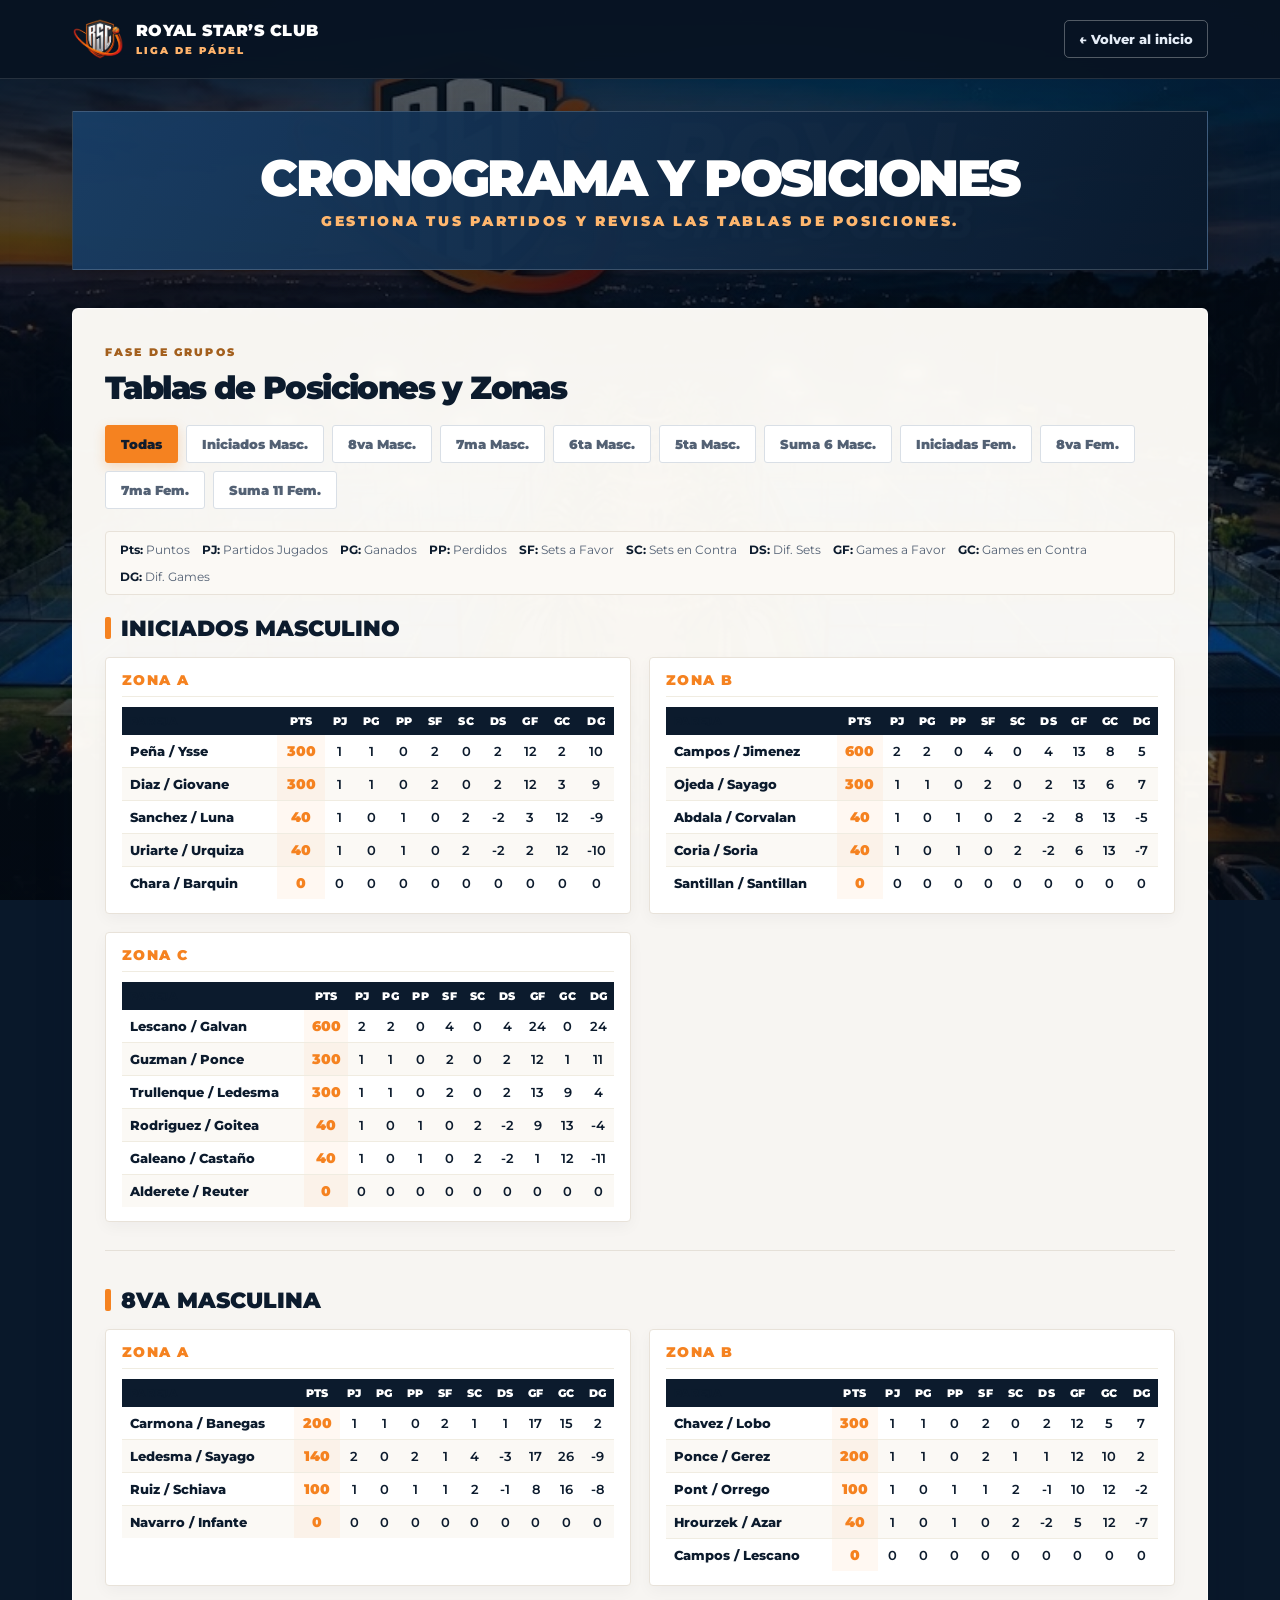
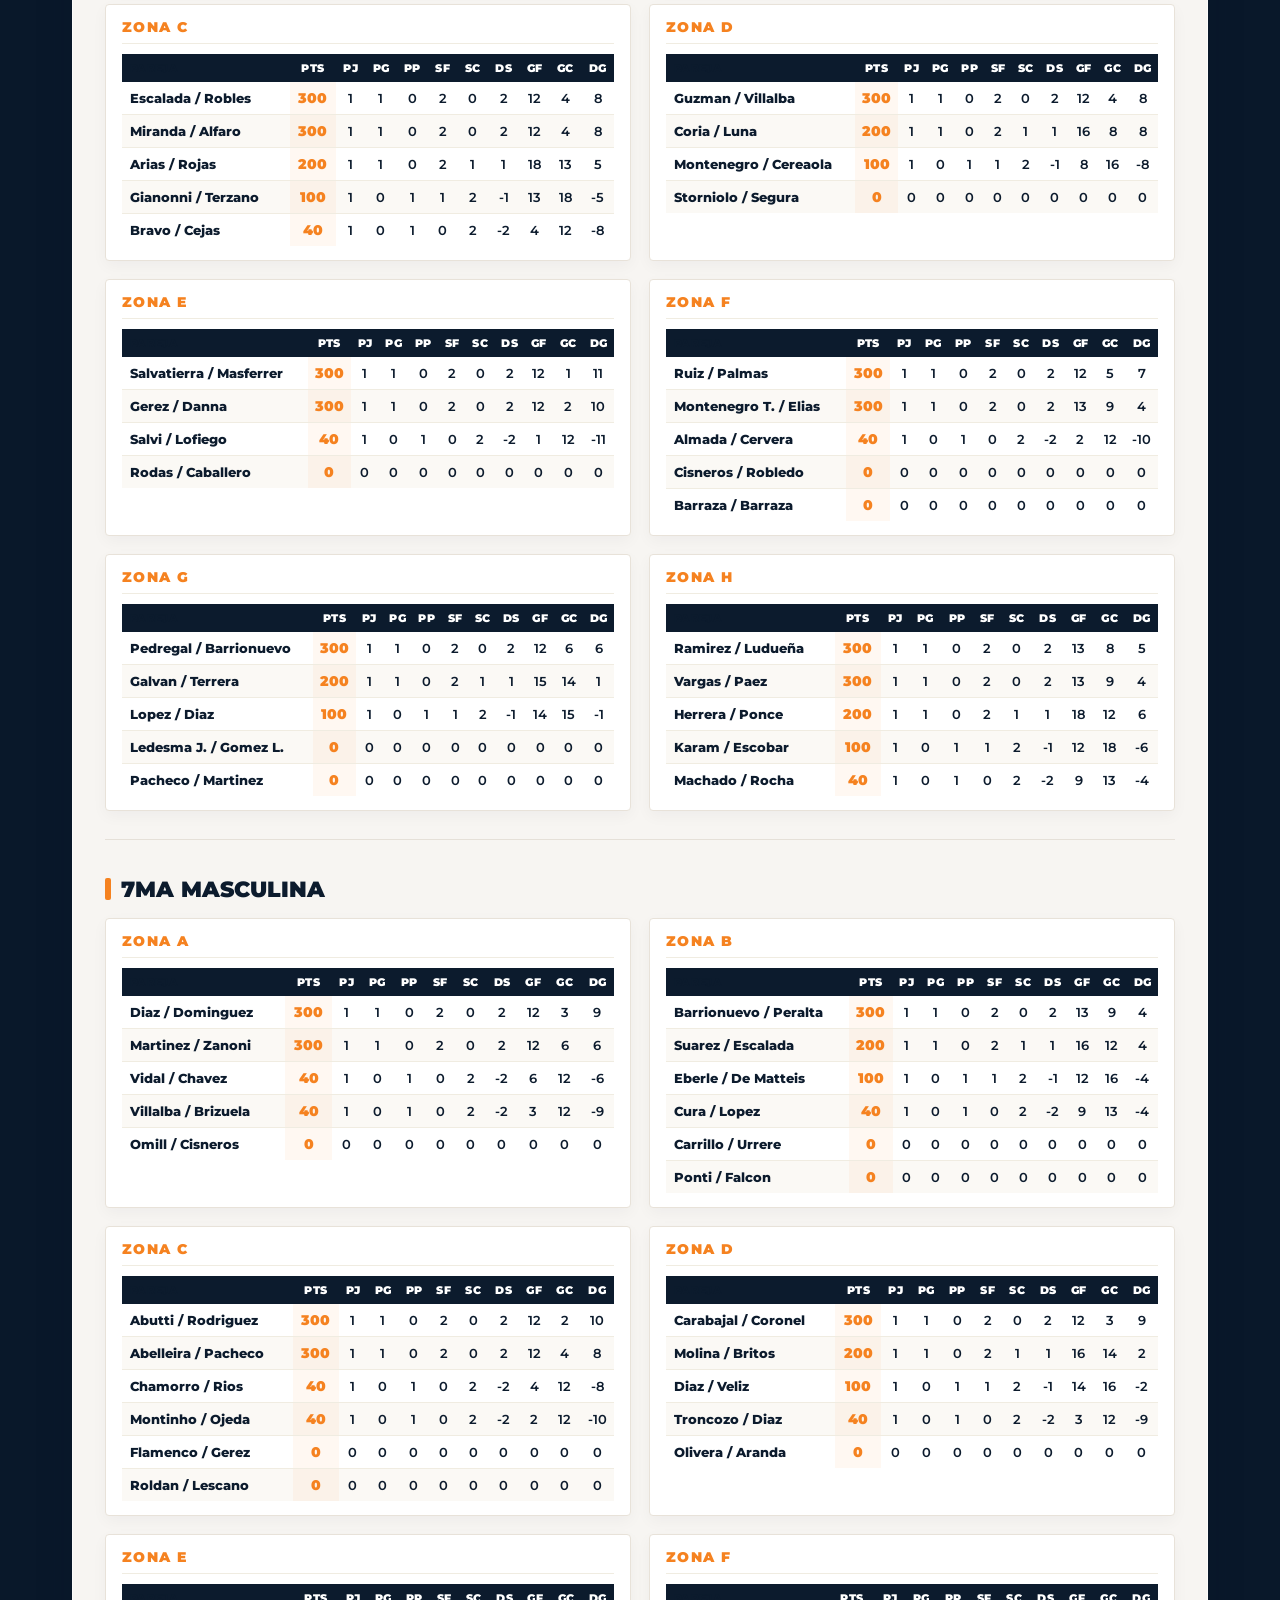
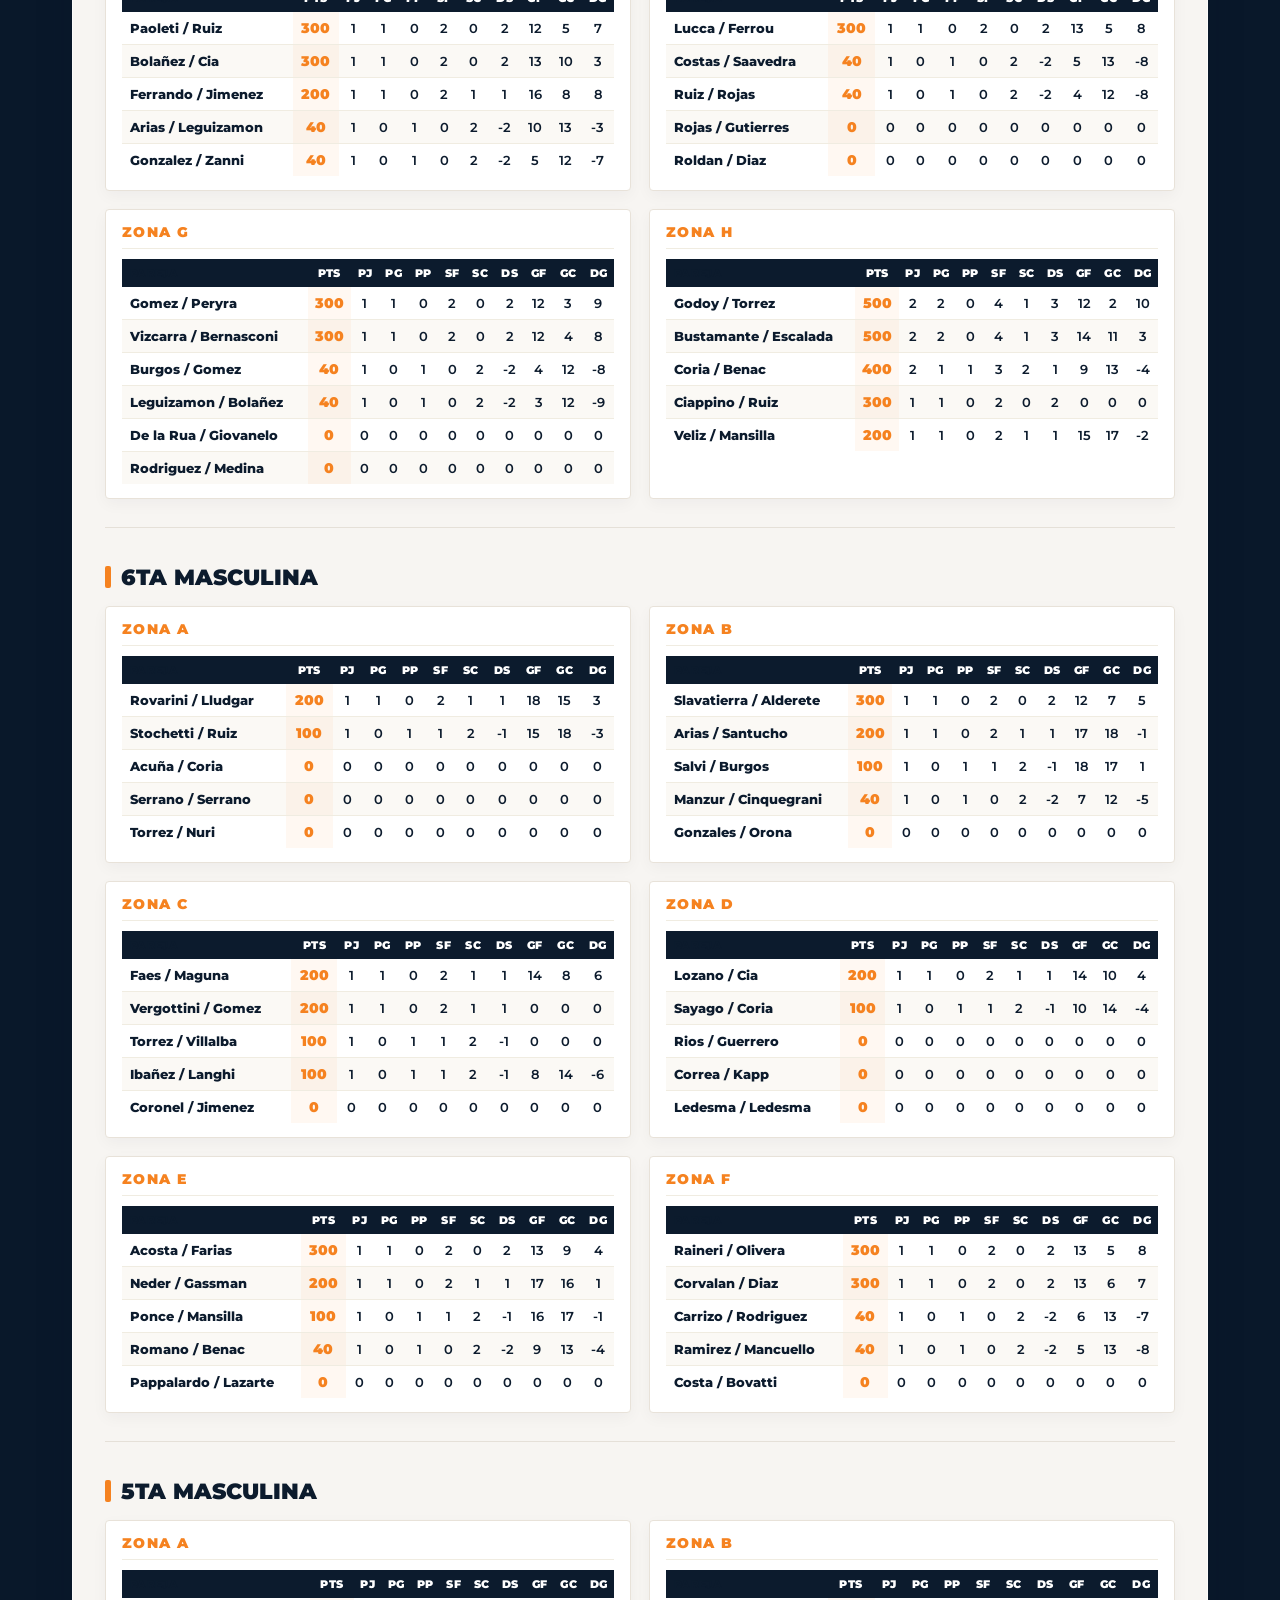
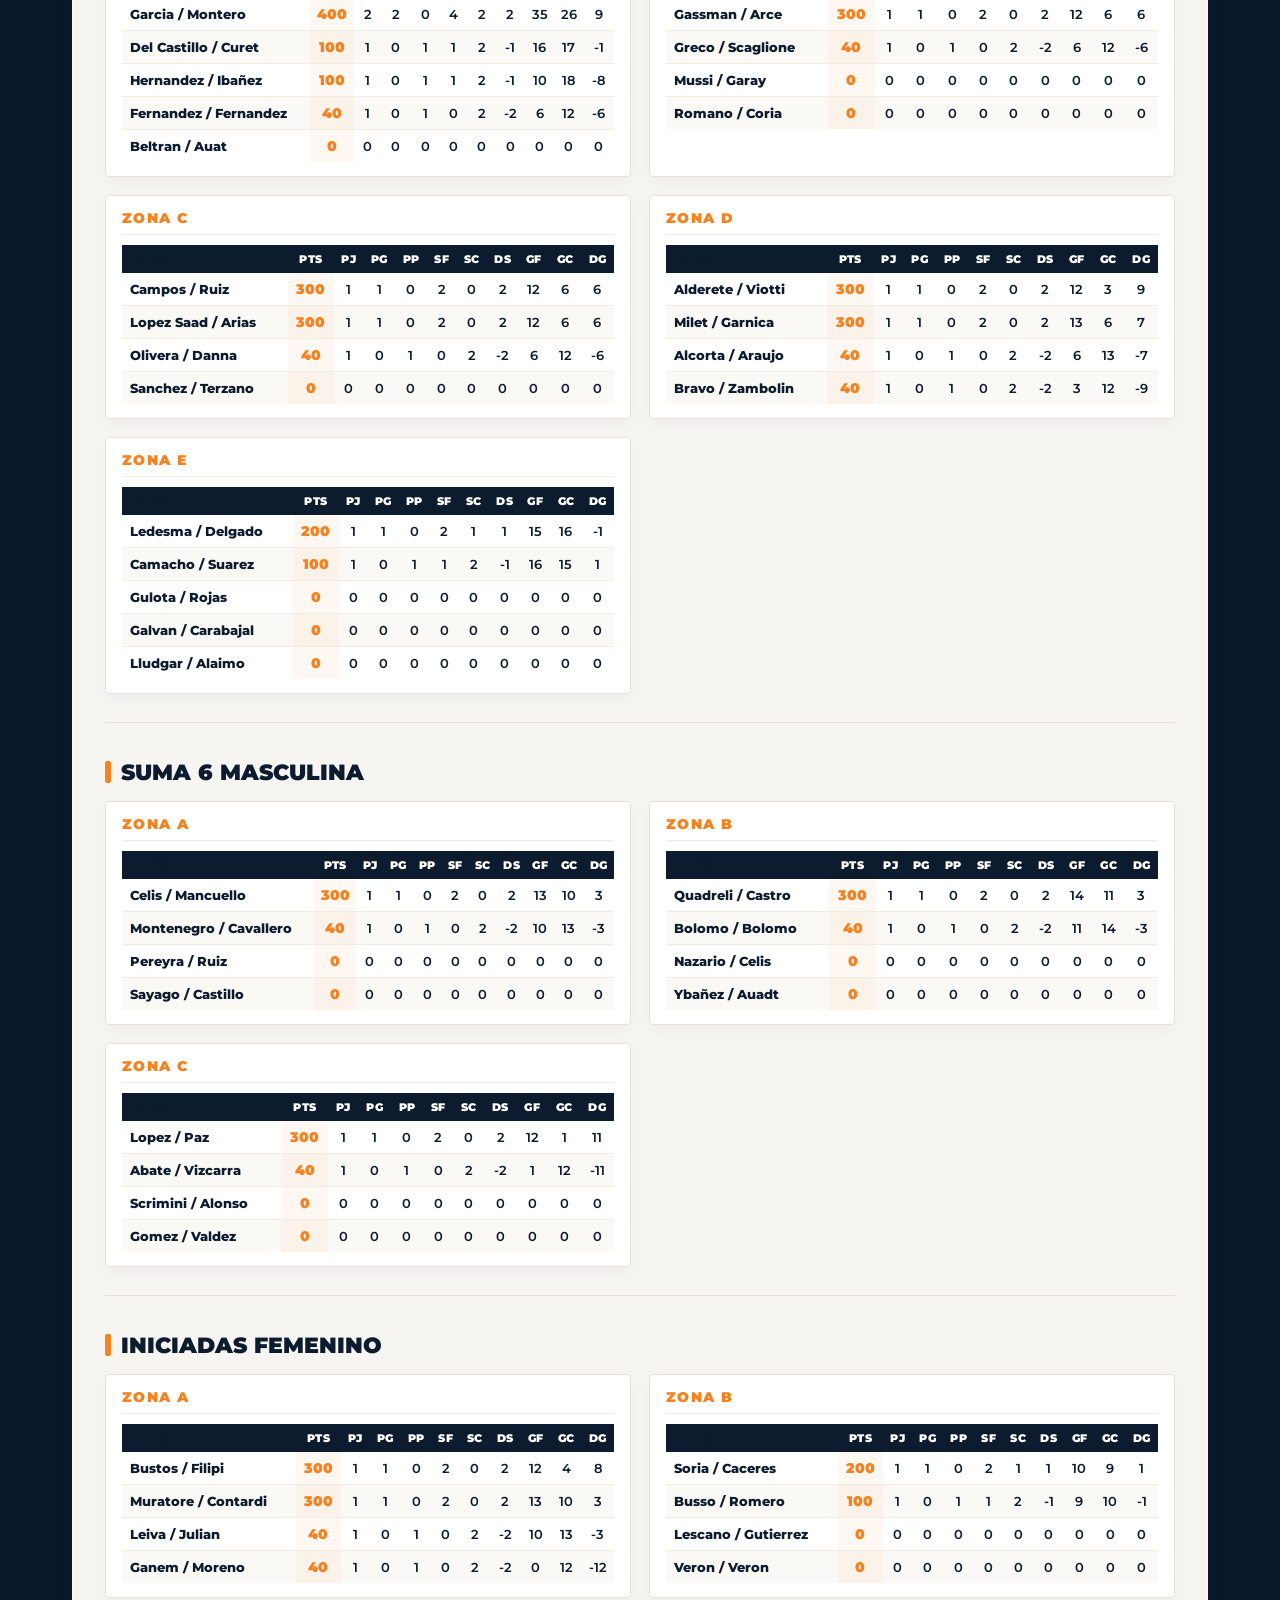
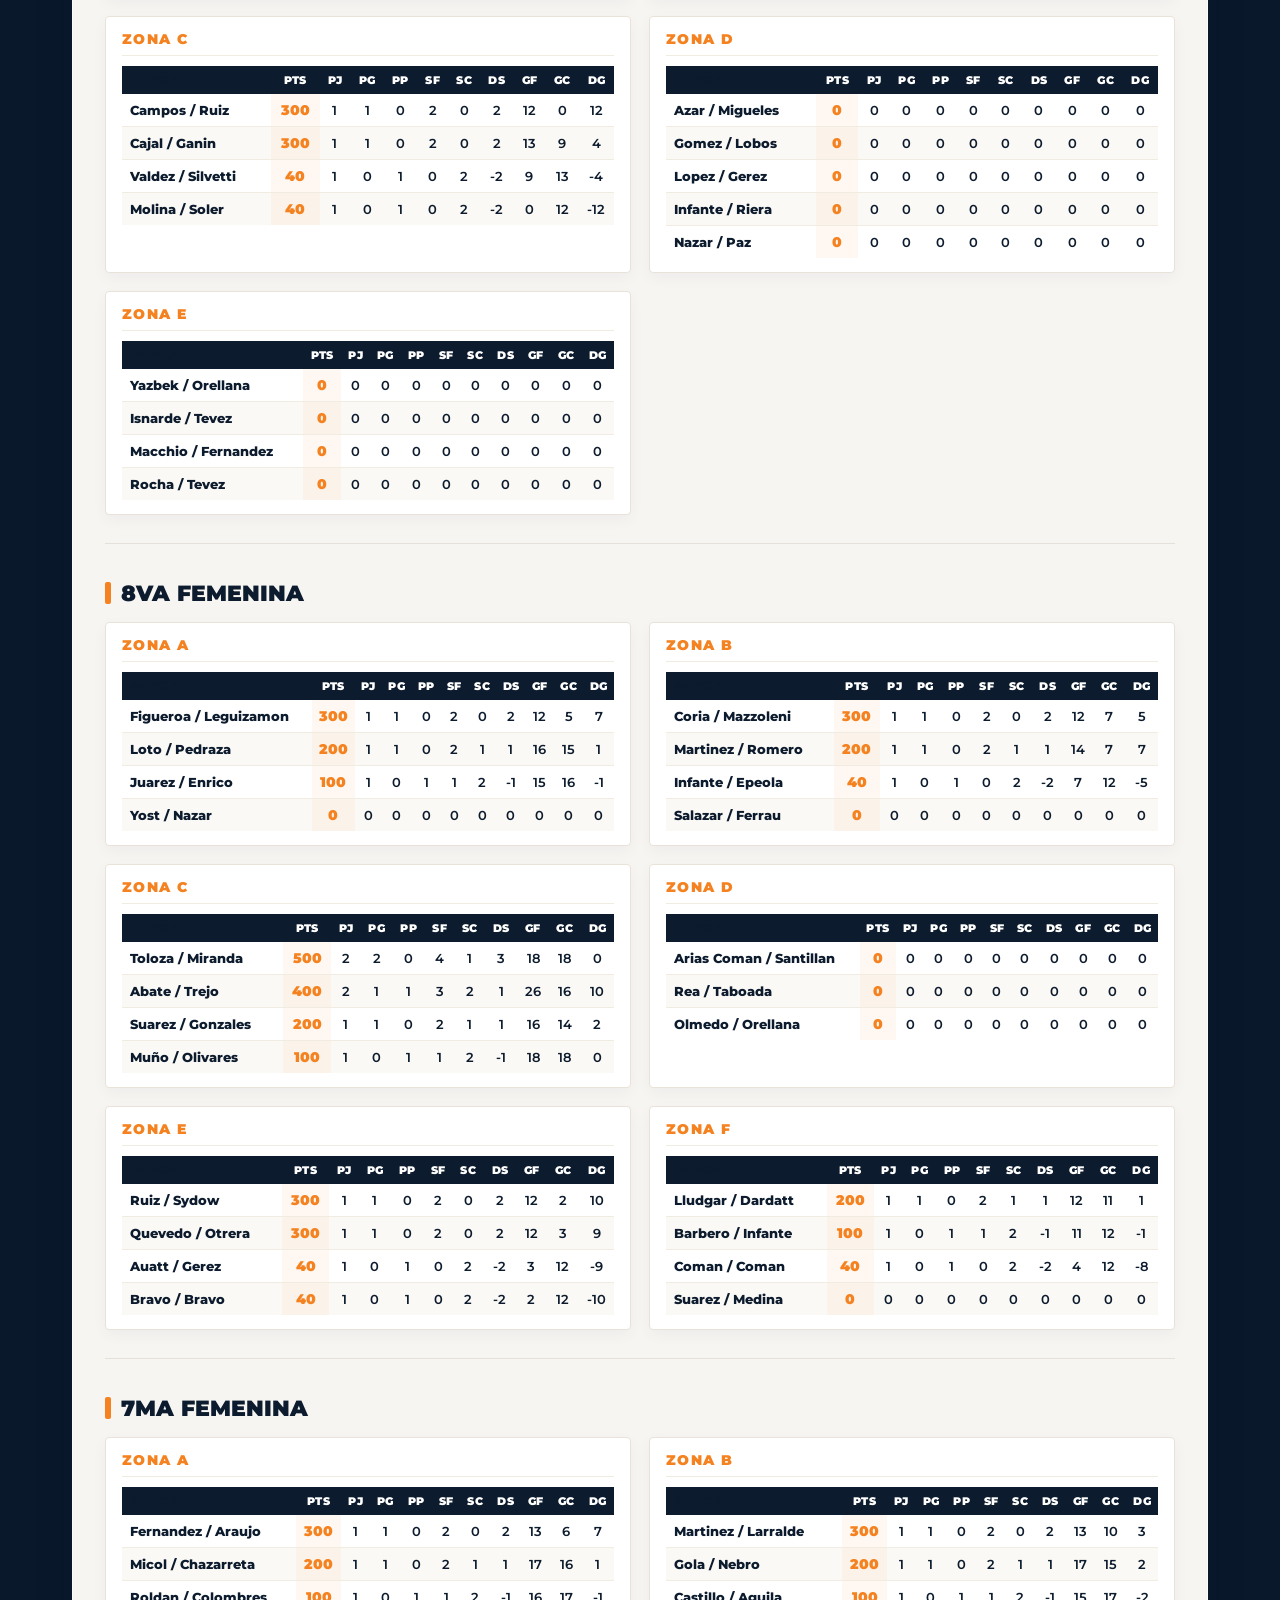
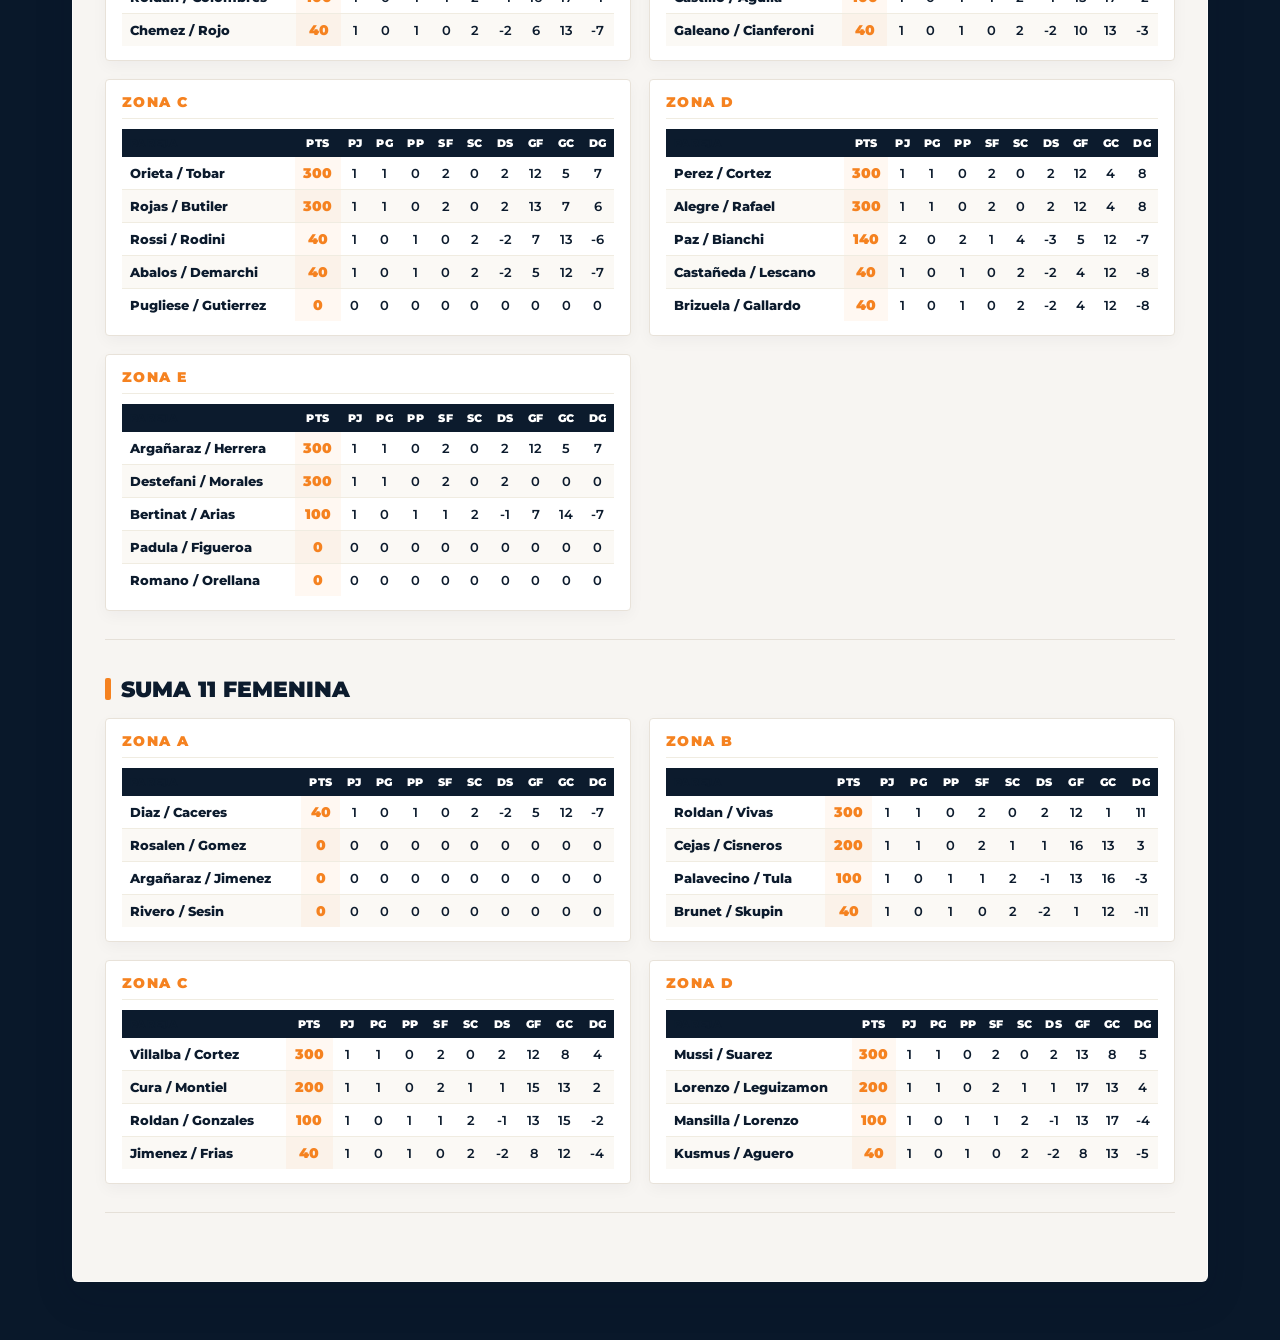
==== cronograma.html @ e9d6acbe "Fix typo in print statement" ====
<!doctype html>
<html lang="es">
<head>
  <meta charset="utf-8">
  <meta name="viewport" content="width=device-width, initial-scale=1">
  <meta name="theme-color" content="#0c1b2d">
  <title>Cronograma y Posiciones | Liga de Royal</title>
  <link rel="icon" type="image/png" href="favicon-royal.png">
  <link href="https://fonts.googleapis.com/css2?family=Montserrat:wght@400;500;600;700;800;900&display=swap" rel="stylesheet">
  <style>
    :root{--navy:#0c1b2d;--blue:#173b63;--blue2:#2d5686;--orange:#f58220;--orange2:#ffad55;--ink:#172231;--muted:#5e6b7a;--paper:#fffdf9}
    *{box-sizing:border-box;scroll-behavior:smooth}
    body{margin:0;min-height:100vh;font-family:Montserrat,sans-serif;color:var(--ink);background:#09182a}
    body::before{content:"";position:fixed;inset:0;z-index:-2;background:url('fondo-royal.png') center/cover no-repeat}
    body::after{content:"";position:fixed;inset:0;z-index:-1;background:linear-gradient(135deg,rgba(4,13,25,.72),rgba(5,16,29,.58))}
    a{color:inherit}

    .topbar{background:rgba(8,20,35,.94);backdrop-filter:blur(12px);border-bottom:1px solid #ffffff20;color:#fff}
    .topbar-inner{max-width:1180px;margin:auto;padding:13px 22px;display:flex;align-items:center;justify-content:space-between;gap:1rem}
    .brand{display:flex;align-items:center;gap:12px;text-decoration:none;color:#fff;font-weight:900;letter-spacing:.02em}
    .brand img{width:52px;height:52px;object-fit:contain}
    .brand span{display:block;font-size:1rem;line-height:1.1}
    .brand small{display:block;color:#ffb36b;font-size:.65rem;letter-spacing:.19em;margin-top:5px}
    .back-link{display:inline-flex;align-items:center;gap:8px;color:#e5edf7;text-decoration:none;border:1px solid #ffffff4d;padding:10px 14px;border-radius:5px;font-size:.82rem;font-weight:800}
    .back-link:hover{background:#ffffff16;color:#fff}
    .page{max-width:1180px;margin:0 auto;padding:32px 22px 58px}

    .hero{padding:clamp(26px,5vw,40px);background:linear-gradient(115deg,rgba(24,61,101,.97),rgba(9,25,44,.96));border:1px solid #ffffff2c;box-shadow:0 24px 60px #0004;color:#fff;text-align:center;margin-bottom:20px}
    .hero h1{font-size:clamp(2rem,4vw,3.5rem);letter-spacing:-.05em;line-height:1;margin:0;font-weight:1000;text-transform:uppercase}
    .hero p{color:#ffb76e;font-weight:900;font-size:.85rem;letter-spacing:.2em;text-transform:uppercase;margin:10px 0 0}

    .content-grid{display:grid;grid-template-columns:1fr;gap:20px;align-items:start}
    
    .panel{background:rgba(255,253,249,.97);padding:clamp(20px,3vw,32px);border:1px solid #ffffffa8;box-shadow:0 15px 38px #08172926;border-radius:6px;}
    .kicker{font-size:.7rem;letter-spacing:.19em;text-transform:uppercase;color:#a35f1d;font-weight:900}
    .panel h2{font-size:clamp(1.5rem,2.5vw,2rem);font-weight:1000;letter-spacing:-.05em;color:var(--navy);margin:8px 0 18px}

    @media(max-width:620px){
        .topbar-inner{padding:10px 15px}
        .brand img{width:43px;height:43px}
        .brand span{font-size:.84rem}
        .brand small{font-size:.56rem}
        .back-link{font-size:0;padding:11px}
        .back-link::after{content:"Volver";font-size:.78rem}
        .page{padding:18px 13px 40px}
        .hero{padding:25px 20px}
    }
  </style>
</head>
<body>
  <header class="topbar">
    <div class="topbar-inner">
      <a class="brand" href="index.html"><img src="logo-royal.png" alt="Royal Star’s Club"><span>ROYAL STAR’S CLUB<small>LIGA DE PÁDEL</small></span></a>
      <a class="back-link" href="index.html">← Volver al inicio</a>
    </div>
  </header>

  <main class="page">
    <section class="hero">
      <h1>Cronograma y Posiciones</h1>
      <p>Gestiona tus partidos y revisa las tablas de posiciones.</p>
    </section>

    <div class="content-grid">

      <!-- SECCIÓN TABLAS DE POSICIONES Y ZONAS POR CATEGORÍA CON FILTROS -->
      <section id="zonas-liga" class="panel" style="margin-top: 18px;">
        <style>
          .zonas-filter-bar { display: flex; gap: 8px; flex-wrap: wrap; margin: 16px 0 22px; }
          .zonas-filter-btn { border: 1px solid #d9dfe6; background: #fff; padding: 10px 15px; font: inherit; font-size: 0.82rem; font-weight: 900; color: #536174; cursor: pointer; border-radius: 3px; transition: all 0.18s ease; }
          .zonas-filter-btn:hover { border-color: var(--orange, #f58220); color: var(--navy, #0c1b2d); }
          .zonas-filter-btn.active { background: var(--orange, #f58220); border-color: var(--orange, #f58220); color: #111c2c; box-shadow: 0 4px 12px rgba(245, 130, 32, 0.25); }
          .categoria-bloque { margin-bottom: 36px; border-bottom: 1px solid #e5e0d8; padding-bottom: 28px; }
          .categoria-bloque:last-child { border-bottom: none; margin-bottom: 0; padding-bottom: 0; }
          .categoria-bloque.hidden-cat { display: none; }
          .categoria-titulo { color: var(--navy, #0c1b2d); font-size: 1.35rem; font-weight: 900; margin: 0 0 16px; display: flex; align-items: center; gap: 10px; text-transform: uppercase; }
          .categoria-titulo::before { content: ""; display: inline-block; width: 6px; height: 22px; background: var(--orange, #f58220); border-radius: 2px; }
          .zonas-grid { display: grid; grid-template-columns: repeat(auto-fit, minmax(480px, 1fr)); gap: 18px; }
          .zona-card { background: #fff; border: 1px solid #e8e2d9; border-radius: 4px; padding: 14px 16px; box-shadow: 0 5px 15px rgba(8, 23, 41, 0.04); overflow: hidden; }
          .zona-card h4 { margin: 0 0 10px; font-size: 0.85rem; font-weight: 900; color: var(--orange, #f58220); text-transform: uppercase; letter-spacing: 0.1em; border-bottom: 1px solid #f0ece1; padding-bottom: 8px; }
          .zona-table-wrap { overflow-x: auto; }
          .tabla-posiciones { width: 100%; border-collapse: collapse; font-size: 0.8rem; text-align: center; min-width: 440px; }
          .tabla-posiciones th { background: var(--navy, #0c1b2d); color: #fff; padding: 7px 5px; font-weight: 900; font-size: 0.7rem; text-transform: uppercase; letter-spacing: 0.03em; white-space: nowrap; }
          .tabla-posiciones th.col-pareja, .tabla-posiciones td.col-pareja { text-align: left; padding-left: 8px; font-weight: 800; color: var(--navy, #0c1b2d); white-space: nowrap; }
          .tabla-posiciones td { padding: 7px 5px; border-bottom: 1px solid #f0ece1; color: var(--navy, #0c1b2d); font-weight: 600; }
          .tabla-posiciones tr:nth-child(even) { background: #fbf9f5; }
          .tabla-posiciones tr:hover { background: #fdf5eb; }
          .tabla-posiciones tr:last-child td { border-bottom: none; }
          .tabla-posiciones td.pts { color: var(--orange, #f58220); font-weight: 900; font-size: 0.88rem; background: rgba(245, 130, 32, 0.06); }
          .pos-legend { display: flex; flex-wrap: wrap; gap: 12px; font-size: 0.75rem; color: #536174; margin-bottom: 20px; background: #fbf9f5; padding: 10px 14px; border-radius: 4px; border: 1px solid #e8e2d9; }
          .pos-legend span strong { color: var(--navy, #0c1b2d); }
          @media (max-width: 620px) {
            .zonas-grid { grid-template-columns: 1fr; }
            .zona-card { padding: 12px; }
            .zonas-filter-btn { flex: 1 1 calc(50% - 8px); text-align: center; padding: 9px 10px; font-size: 0.78rem; }
          }
        </style>

        <span class="kicker">Fase de Grupos</span>
        <h2>Tablas de Posiciones y Zonas</h2>

        <!-- BOTONES DE FILTRO POR CATEGORÍA -->
        <div class="zonas-filter-bar" role="tablist" aria-label="Filtrar zonas por categoría">
          <button type="button" class="zonas-filter-btn active" onclick="filtrarZonasCategoria('todas', this)">Todas</button>
          <button type="button" class="zonas-filter-btn" onclick="filtrarZonasCategoria('Iniciados Masculino', this)">Iniciados Masc.</button>
          <button type="button" class="zonas-filter-btn" onclick="filtrarZonasCategoria('8va Masculina', this)">8va Masc.</button>
          <button type="button" class="zonas-filter-btn" onclick="filtrarZonasCategoria('7ma Masculina', this)">7ma Masc.</button>
          <button type="button" class="zonas-filter-btn" onclick="filtrarZonasCategoria('6ta Masculina', this)">6ta Masc.</button>
          <button type="button" class="zonas-filter-btn" onclick="filtrarZonasCategoria('5ta Masculina', this)">5ta Masc.</button>
          <button type="button" class="zonas-filter-btn" onclick="filtrarZonasCategoria('Suma 6 Masculina', this)">Suma 6 Masc.</button>
          <button type="button" class="zonas-filter-btn" onclick="filtrarZonasCategoria('Iniciadas Femenino', this)">Iniciadas Fem.</button>
          <button type="button" class="zonas-filter-btn" onclick="filtrarZonasCategoria('8va Femenina', this)">8va Fem.</button>
          <button type="button" class="zonas-filter-btn" onclick="filtrarZonasCategoria('7ma Femenina', this)">7ma Fem.</button>
          <button type="button" class="zonas-filter-btn" onclick="filtrarZonasCategoria('Suma 11 Femenina', this)">Suma 11 Fem.</button>
        </div>

        <div class="pos-legend">
          <span><strong>Pts:</strong> Puntos</span>
          <span><strong>PJ:</strong> Partidos Jugados</span>
          <span><strong>PG:</strong> Ganados</span>
          <span><strong>PP:</strong> Perdidos</span>
          <span><strong>SF:</strong> Sets a Favor</span>
          <span><strong>SC:</strong> Sets en Contra</span>
          <span><strong>DS:</strong> Dif. Sets</span>
          <span><strong>GF:</strong> Games a Favor</span>
          <span><strong>GC:</strong> Games en Contra</span>
          <span><strong>DG:</strong> Dif. Games</span>
        </div>

        <!-- Iniciados Masculino -->
        <div class="categoria-bloque" data-categoria="Iniciados Masculino">
          <h3 class="categoria-titulo">Iniciados Masculino</h3>
          <div class="zonas-grid">
            <article class="zona-card">
              <h4>Zona A</h4>
              <div class="zona-table-wrap">
                <table class="tabla-posiciones">
                  <thead>
                    <tr><th class="col-pareja">Pareja</th><th>Pts</th><th>PJ</th><th>PG</th><th>PP</th><th>SF</th><th>SC</th><th>DS</th><th>GF</th><th>GC</th><th>DG</th></tr>
                  </thead>
                  <tbody>
                    <tr><td class="col-pareja">Peña / Ysse</td><td class="pts">300</td><td>1</td><td>1</td><td>0</td><td>2</td><td>0</td><td>2</td><td>12</td><td>2</td><td>10</td></tr>
                    <tr><td class="col-pareja">Diaz / Giovane</td><td class="pts">300</td><td>1</td><td>1</td><td>0</td><td>2</td><td>0</td><td>2</td><td>12</td><td>3</td><td>9</td></tr>
                    <tr><td class="col-pareja">Sanchez / Luna</td><td class="pts">40</td><td>1</td><td>0</td><td>1</td><td>0</td><td>2</td><td>-2</td><td>3</td><td>12</td><td>-9</td></tr>
                    <tr><td class="col-pareja">Uriarte / Urquiza</td><td class="pts">40</td><td>1</td><td>0</td><td>1</td><td>0</td><td>2</td><td>-2</td><td>2</td><td>12</td><td>-10</td></tr>
                    <tr><td class="col-pareja">Chara / Barquin</td><td class="pts">0</td><td>0</td><td>0</td><td>0</td><td>0</td><td>0</td><td>0</td><td>0</td><td>0</td><td>0</td></tr>
                  </tbody>
                </table>
              </div>
            </article>

            <article class="zona-card">
              <h4>Zona B</h4>
              <div class="zona-table-wrap">
                <table class="tabla-posiciones">
                  <thead>
                    <tr><th class="col-pareja">Pareja</th><th>Pts</th><th>PJ</th><th>PG</th><th>PP</th><th>SF</th><th>SC</th><th>DS</th><th>GF</th><th>GC</th><th>DG</th></tr>
                  </thead>
                  <tbody>
                    <tr><td class="col-pareja">Campos / Jimenez</td><td class="pts">600</td><td>2</td><td>2</td><td>0</td><td>4</td><td>0</td><td>4</td><td>13</td><td>8</td><td>5</td></tr>
                    <tr><td class="col-pareja">Ojeda / Sayago</td><td class="pts">300</td><td>1</td><td>1</td><td>0</td><td>2</td><td>0</td><td>2</td><td>13</td><td>6</td><td>7</td></tr>
                    <tr><td class="col-pareja">Abdala / Corvalan</td><td class="pts">40</td><td>1</td><td>0</td><td>1</td><td>0</td><td>2</td><td>-2</td><td>8</td><td>13</td><td>-5</td></tr>
                    <tr><td class="col-pareja">Coria / Soria</td><td class="pts">40</td><td>1</td><td>0</td><td>1</td><td>0</td><td>2</td><td>-2</td><td>6</td><td>13</td><td>-7</td></tr>
                    <tr><td class="col-pareja">Santillan / Santillan</td><td class="pts">0</td><td>0</td><td>0</td><td>0</td><td>0</td><td>0</td><td>0</td><td>0</td><td>0</td><td>0</td></tr>
                  </tbody>
                </table>
              </div>
            </article>

            <article class="zona-card">
              <h4>Zona C</h4>
              <div class="zona-table-wrap">
                <table class="tabla-posiciones">
                  <thead>
                    <tr><th class="col-pareja">Pareja</th><th>Pts</th><th>PJ</th><th>PG</th><th>PP</th><th>SF</th><th>SC</th><th>DS</th><th>GF</th><th>GC</th><th>DG</th></tr>
                  </thead>
                  <tbody>
                    <tr><td class="col-pareja">Lescano / Galvan</td><td class="pts">600</td><td>2</td><td>2</td><td>0</td><td>4</td><td>0</td><td>4</td><td>24</td><td>0</td><td>24</td></tr>
                    <tr><td class="col-pareja">Guzman / Ponce</td><td class="pts">300</td><td>1</td><td>1</td><td>0</td><td>2</td><td>0</td><td>2</td><td>12</td><td>1</td><td>11</td></tr>
                    <tr><td class="col-pareja">Trullenque / Ledesma</td><td class="pts">300</td><td>1</td><td>1</td><td>0</td><td>2</td><td>0</td><td>2</td><td>13</td><td>9</td><td>4</td></tr>
                    <tr><td class="col-pareja">Rodriguez / Goitea</td><td class="pts">40</td><td>1</td><td>0</td><td>1</td><td>0</td><td>2</td><td>-2</td><td>9</td><td>13</td><td>-4</td></tr>
                    <tr><td class="col-pareja">Galeano / Castaño</td><td class="pts">40</td><td>1</td><td>0</td><td>1</td><td>0</td><td>2</td><td>-2</td><td>1</td><td>12</td><td>-11</td></tr>
                    <tr><td class="col-pareja">Alderete / Reuter</td><td class="pts">0</td><td>0</td><td>0</td><td>0</td><td>0</td><td>0</td><td>0</td><td>0</td><td>0</td><td>0</td></tr>
                  </tbody>
                </table>
              </div>
            </article>
          </div>
        </div>

        <!-- 8va Masculina -->
        <div class="categoria-bloque" data-categoria="8va Masculina">
          <h3 class="categoria-titulo">8va Masculina</h3>
          <div class="zonas-grid">
            <article class="zona-card">
              <h4>Zona A</h4>
              <div class="zona-table-wrap">
                <table class="tabla-posiciones">
                  <thead>
                    <tr><th class="col-pareja">Pareja</th><th>Pts</th><th>PJ</th><th>PG</th><th>PP</th><th>SF</th><th>SC</th><th>DS</th><th>GF</th><th>GC</th><th>DG</th></tr>
                  </thead>
                  <tbody>
                    <tr><td class="col-pareja">Carmona / Banegas</td><td class="pts">200</td><td>1</td><td>1</td><td>0</td><td>2</td><td>1</td><td>1</td><td>17</td><td>15</td><td>2</td></tr>
                    <tr><td class="col-pareja">Ledesma / Sayago</td><td class="pts">140</td><td>2</td><td>0</td><td>2</td><td>1</td><td>4</td><td>-3</td><td>17</td><td>26</td><td>-9</td></tr>
                    <tr><td class="col-pareja">Ruiz / Schiava</td><td class="pts">100</td><td>1</td><td>0</td><td>1</td><td>1</td><td>2</td><td>-1</td><td>8</td><td>16</td><td>-8</td></tr>
                    <tr><td class="col-pareja">Navarro / Infante</td><td class="pts">0</td><td>0</td><td>0</td><td>0</td><td>0</td><td>0</td><td>0</td><td>0</td><td>0</td><td>0</td></tr>
                  </tbody>
                </table>
              </div>
            </article>

            <article class="zona-card">
              <h4>Zona B</h4>
              <div class="zona-table-wrap">
                <table class="tabla-posiciones">
                  <thead>
                    <tr><th class="col-pareja">Pareja</th><th>Pts</th><th>PJ</th><th>PG</th><th>PP</th><th>SF</th><th>SC</th><th>DS</th><th>GF</th><th>GC</th><th>DG</th></tr>
                  </thead>
                  <tbody>
                    <tr><td class="col-pareja">Chavez / Lobo</td><td class="pts">300</td><td>1</td><td>1</td><td>0</td><td>2</td><td>0</td><td>2</td><td>12</td><td>5</td><td>7</td></tr>
                    <tr><td class="col-pareja">Ponce / Gerez</td><td class="pts">200</td><td>1</td><td>1</td><td>0</td><td>2</td><td>1</td><td>1</td><td>12</td><td>10</td><td>2</td></tr>
                    <tr><td class="col-pareja">Pont / Orrego</td><td class="pts">100</td><td>1</td><td>0</td><td>1</td><td>1</td><td>2</td><td>-1</td><td>10</td><td>12</td><td>-2</td></tr>
                    <tr><td class="col-pareja">Hrourzek / Azar</td><td class="pts">40</td><td>1</td><td>0</td><td>1</td><td>0</td><td>2</td><td>-2</td><td>5</td><td>12</td><td>-7</td></tr>
                    <tr><td class="col-pareja">Campos / Lescano</td><td class="pts">0</td><td>0</td><td>0</td><td>0</td><td>0</td><td>0</td><td>0</td><td>0</td><td>0</td><td>0</td></tr>
                  </tbody>
                </table>
              </div>
            </article>

            <article class="zona-card">
              <h4>Zona C</h4>
              <div class="zona-table-wrap">
                <table class="tabla-posiciones">
                  <thead>
                    <tr><th class="col-pareja">Pareja</th><th>Pts</th><th>PJ</th><th>PG</th><th>PP</th><th>SF</th><th>SC</th><th>DS</th><th>GF</th><th>GC</th><th>DG</th></tr>
                  </thead>
                  <tbody>
                    <tr><td class="col-pareja">Escalada / Robles</td><td class="pts">300</td><td>1</td><td>1</td><td>0</td><td>2</td><td>0</td><td>2</td><td>12</td><td>4</td><td>8</td></tr>
                    <tr><td class="col-pareja">Miranda / Alfaro</td><td class="pts">300</td><td>1</td><td>1</td><td>0</td><td>2</td><td>0</td><td>2</td><td>12</td><td>4</td><td>8</td></tr>
                    <tr><td class="col-pareja">Arias / Rojas</td><td class="pts">200</td><td>1</td><td>1</td><td>0</td><td>2</td><td>1</td><td>1</td><td>18</td><td>13</td><td>5</td></tr>
                    <tr><td class="col-pareja">Gianonni / Terzano</td><td class="pts">100</td><td>1</td><td>0</td><td>1</td><td>1</td><td>2</td><td>-1</td><td>13</td><td>18</td><td>-5</td></tr>
                    <tr><td class="col-pareja">Bravo / Cejas</td><td class="pts">40</td><td>1</td><td>0</td><td>1</td><td>0</td><td>2</td><td>-2</td><td>4</td><td>12</td><td>-8</td></tr>
                  </tbody>
                </table>
              </div>
            </article>

            <article class="zona-card">
              <h4>Zona D</h4>
              <div class="zona-table-wrap">
                <table class="tabla-posiciones">
                  <thead>
                    <tr><th class="col-pareja">Pareja</th><th>Pts</th><th>PJ</th><th>PG</th><th>PP</th><th>SF</th><th>SC</th><th>DS</th><th>GF</th><th>GC</th><th>DG</th></tr>
                  </thead>
                  <tbody>
                    <tr><td class="col-pareja">Guzman / Villalba</td><td class="pts">300</td><td>1</td><td>1</td><td>0</td><td>2</td><td>0</td><td>2</td><td>12</td><td>4</td><td>8</td></tr>
                    <tr><td class="col-pareja">Coria / Luna</td><td class="pts">200</td><td>1</td><td>1</td><td>0</td><td>2</td><td>1</td><td>1</td><td>16</td><td>8</td><td>8</td></tr>
                    <tr><td class="col-pareja">Montenegro / Cereaola</td><td class="pts">100</td><td>1</td><td>0</td><td>1</td><td>1</td><td>2</td><td>-1</td><td>8</td><td>16</td><td>-8</td></tr>
                    <tr><td class="col-pareja">Storniolo / Segura</td><td class="pts">0</td><td>0</td><td>0</td><td>0</td><td>0</td><td>0</td><td>0</td><td>0</td><td>0</td><td>0</td></tr>
                  </tbody>
                </table>
              </div>
            </article>

            <article class="zona-card">
              <h4>Zona E</h4>
              <div class="zona-table-wrap">
                <table class="tabla-posiciones">
                  <thead>
                    <tr><th class="col-pareja">Pareja</th><th>Pts</th><th>PJ</th><th>PG</th><th>PP</th><th>SF</th><th>SC</th><th>DS</th><th>GF</th><th>GC</th><th>DG</th></tr>
                  </thead>
                  <tbody>
                    <tr><td class="col-pareja">Salvatierra / Masferrer</td><td class="pts">300</td><td>1</td><td>1</td><td>0</td><td>2</td><td>0</td><td>2</td><td>12</td><td>1</td><td>11</td></tr>
                    <tr><td class="col-pareja">Gerez / Danna</td><td class="pts">300</td><td>1</td><td>1</td><td>0</td><td>2</td><td>0</td><td>2</td><td>12</td><td>2</td><td>10</td></tr>
                    <tr><td class="col-pareja">Salvi / Lofiego</td><td class="pts">40</td><td>1</td><td>0</td><td>1</td><td>0</td><td>2</td><td>-2</td><td>1</td><td>12</td><td>-11</td></tr>
                    <tr><td class="col-pareja">Rodas / Caballero</td><td class="pts">0</td><td>0</td><td>0</td><td>0</td><td>0</td><td>0</td><td>0</td><td>0</td><td>0</td><td>0</td></tr>
                  </tbody>
                </table>
              </div>
            </article>

            <article class="zona-card">
              <h4>Zona F</h4>
              <div class="zona-table-wrap">
                <table class="tabla-posiciones">
                  <thead>
                    <tr><th class="col-pareja">Pareja</th><th>Pts</th><th>PJ</th><th>PG</th><th>PP</th><th>SF</th><th>SC</th><th>DS</th><th>GF</th><th>GC</th><th>DG</th></tr>
                  </thead>
                  <tbody>
                    <tr><td class="col-pareja">Ruiz / Palmas</td><td class="pts">300</td><td>1</td><td>1</td><td>0</td><td>2</td><td>0</td><td>2</td><td>12</td><td>5</td><td>7</td></tr>
                    <tr><td class="col-pareja">Montenegro T. / Elias</td><td class="pts">300</td><td>1</td><td>1</td><td>0</td><td>2</td><td>0</td><td>2</td><td>13</td><td>9</td><td>4</td></tr>
                    <tr><td class="col-pareja">Almada / Cervera</td><td class="pts">40</td><td>1</td><td>0</td><td>1</td><td>0</td><td>2</td><td>-2</td><td>2</td><td>12</td><td>-10</td></tr>
                    <tr><td class="col-pareja">Cisneros / Robledo</td><td class="pts">0</td><td>0</td><td>0</td><td>0</td><td>0</td><td>0</td><td>0</td><td>0</td><td>0</td><td>0</td></tr>
                    <tr><td class="col-pareja">Barraza / Barraza</td><td class="pts">0</td><td>0</td><td>0</td><td>0</td><td>0</td><td>0</td><td>0</td><td>0</td><td>0</td><td>0</td></tr>
                  </tbody>
                </table>
              </div>
            </article>

            <article class="zona-card">
              <h4>Zona G</h4>
              <div class="zona-table-wrap">
                <table class="tabla-posiciones">
                  <thead>
                    <tr><th class="col-pareja">Pareja</th><th>Pts</th><th>PJ</th><th>PG</th><th>PP</th><th>SF</th><th>SC</th><th>DS</th><th>GF</th><th>GC</th><th>DG</th></tr>
                  </thead>
                  <tbody>
                    <tr><td class="col-pareja">Pedregal / Barrionuevo</td><td class="pts">300</td><td>1</td><td>1</td><td>0</td><td>2</td><td>0</td><td>2</td><td>12</td><td>6</td><td>6</td></tr>
                    <tr><td class="col-pareja">Galvan / Terrera</td><td class="pts">200</td><td>1</td><td>1</td><td>0</td><td>2</td><td>1</td><td>1</td><td>15</td><td>14</td><td>1</td></tr>
                    <tr><td class="col-pareja">Lopez / Diaz</td><td class="pts">100</td><td>1</td><td>0</td><td>1</td><td>1</td><td>2</td><td>-1</td><td>14</td><td>15</td><td>-1</td></tr>
                    <tr><td class="col-pareja">Ledesma J. / Gomez L.</td><td class="pts">0</td><td>0</td><td>0</td><td>0</td><td>0</td><td>0</td><td>0</td><td>0</td><td>0</td><td>0</td></tr>
                    <tr><td class="col-pareja">Pacheco / Martinez</td><td class="pts">0</td><td>0</td><td>0</td><td>0</td><td>0</td><td>0</td><td>0</td><td>0</td><td>0</td><td>0</td></tr>
                  </tbody>
                </table>
              </div>
            </article>

            <article class="zona-card">
              <h4>Zona H</h4>
              <div class="zona-table-wrap">
                <table class="tabla-posiciones">
                  <thead>
                    <tr><th class="col-pareja">Pareja</th><th>Pts</th><th>PJ</th><th>PG</th><th>PP</th><th>SF</th><th>SC</th><th>DS</th><th>GF</th><th>GC</th><th>DG</th></tr>
                  </thead>
                  <tbody>
                    <tr><td class="col-pareja">Ramirez / Ludueña</td><td class="pts">300</td><td>1</td><td>1</td><td>0</td><td>2</td><td>0</td><td>2</td><td>13</td><td>8</td><td>5</td></tr>
                    <tr><td class="col-pareja">Vargas / Paez</td><td class="pts">300</td><td>1</td><td>1</td><td>0</td><td>2</td><td>0</td><td>2</td><td>13</td><td>9</td><td>4</td></tr>
                    <tr><td class="col-pareja">Herrera / Ponce</td><td class="pts">200</td><td>1</td><td>1</td><td>0</td><td>2</td><td>1</td><td>1</td><td>18</td><td>12</td><td>6</td></tr>
                    <tr><td class="col-pareja">Karam / Escobar</td><td class="pts">100</td><td>1</td><td>0</td><td>1</td><td>1</td><td>2</td><td>-1</td><td>12</td><td>18</td><td>-6</td></tr>
                    <tr><td class="col-pareja">Machado / Rocha</td><td class="pts">40</td><td>1</td><td>0</td><td>1</td><td>0</td><td>2</td><td>-2</td><td>9</td><td>13</td><td>-4</td></tr>
                  </tbody>
                </table>
              </div>
            </article>
          </div>
        </div>

        <!-- 7ma Masculina -->
        <div class="categoria-bloque" data-categoria="7ma Masculina">
          <h3 class="categoria-titulo">7ma Masculina</h3>
          <div class="zonas-grid">
            <article class="zona-card">
              <h4>Zona A</h4>
              <div class="zona-table-wrap">
                <table class="tabla-posiciones">
                  <thead>
                    <tr><th class="col-pareja">Pareja</th><th>Pts</th><th>PJ</th><th>PG</th><th>PP</th><th>SF</th><th>SC</th><th>DS</th><th>GF</th><th>GC</th><th>DG</th></tr>
                  </thead>
                  <tbody>
                    <tr><td class="col-pareja">Diaz / Dominguez</td><td class="pts">300</td><td>1</td><td>1</td><td>0</td><td>2</td><td>0</td><td>2</td><td>12</td><td>3</td><td>9</td></tr>
                    <tr><td class="col-pareja">Martinez / Zanoni</td><td class="pts">300</td><td>1</td><td>1</td><td>0</td><td>2</td><td>0</td><td>2</td><td>12</td><td>6</td><td>6</td></tr>
                    <tr><td class="col-pareja">Vidal / Chavez</td><td class="pts">40</td><td>1</td><td>0</td><td>1</td><td>0</td><td>2</td><td>-2</td><td>6</td><td>12</td><td>-6</td></tr>
                    <tr><td class="col-pareja">Villalba / Brizuela</td><td class="pts">40</td><td>1</td><td>0</td><td>1</td><td>0</td><td>2</td><td>-2</td><td>3</td><td>12</td><td>-9</td></tr>
                    <tr><td class="col-pareja">Omill / Cisneros</td><td class="pts">0</td><td>0</td><td>0</td><td>0</td><td>0</td><td>0</td><td>0</td><td>0</td><td>0</td><td>0</td></tr>
                  </tbody>
                </table>
              </div>
            </article>

            <article class="zona-card">
              <h4>Zona B</h4>
              <div class="zona-table-wrap">
                <table class="tabla-posiciones">
                  <thead>
                    <tr><th class="col-pareja">Pareja</th><th>Pts</th><th>PJ</th><th>PG</th><th>PP</th><th>SF</th><th>SC</th><th>DS</th><th>GF</th><th>GC</th><th>DG</th></tr>
                  </thead>
                  <tbody>
                    <tr><td class="col-pareja">Barrionuevo / Peralta</td><td class="pts">300</td><td>1</td><td>1</td><td>0</td><td>2</td><td>0</td><td>2</td><td>13</td><td>9</td><td>4</td></tr>
                    <tr><td class="col-pareja">Suarez / Escalada</td><td class="pts">200</td><td>1</td><td>1</td><td>0</td><td>2</td><td>1</td><td>1</td><td>16</td><td>12</td><td>4</td></tr>
                    <tr><td class="col-pareja">Eberle / De Matteis</td><td class="pts">100</td><td>1</td><td>0</td><td>1</td><td>1</td><td>2</td><td>-1</td><td>12</td><td>16</td><td>-4</td></tr>
                    <tr><td class="col-pareja">Cura / Lopez</td><td class="pts">40</td><td>1</td><td>0</td><td>1</td><td>0</td><td>2</td><td>-2</td><td>9</td><td>13</td><td>-4</td></tr>
                    <tr><td class="col-pareja">Carrillo / Urrere</td><td class="pts">0</td><td>0</td><td>0</td><td>0</td><td>0</td><td>0</td><td>0</td><td>0</td><td>0</td><td>0</td></tr>
                    <tr><td class="col-pareja">Ponti / Falcon</td><td class="pts">0</td><td>0</td><td>0</td><td>0</td><td>0</td><td>0</td><td>0</td><td>0</td><td>0</td><td>0</td></tr>
                  </tbody>
                </table>
              </div>
            </article>

            <article class="zona-card">
              <h4>Zona C</h4>
              <div class="zona-table-wrap">
                <table class="tabla-posiciones">
                  <thead>
                    <tr><th class="col-pareja">Pareja</th><th>Pts</th><th>PJ</th><th>PG</th><th>PP</th><th>SF</th><th>SC</th><th>DS</th><th>GF</th><th>GC</th><th>DG</th></tr>
                  </thead>
                  <tbody>
                    <tr><td class="col-pareja">Abutti / Rodriguez</td><td class="pts">300</td><td>1</td><td>1</td><td>0</td><td>2</td><td>0</td><td>2</td><td>12</td><td>2</td><td>10</td></tr>
                    <tr><td class="col-pareja">Abelleira / Pacheco</td><td class="pts">300</td><td>1</td><td>1</td><td>0</td><td>2</td><td>0</td><td>2</td><td>12</td><td>4</td><td>8</td></tr>
                    <tr><td class="col-pareja">Chamorro / Rios</td><td class="pts">40</td><td>1</td><td>0</td><td>1</td><td>0</td><td>2</td><td>-2</td><td>4</td><td>12</td><td>-8</td></tr>
                    <tr><td class="col-pareja">Montinho / Ojeda</td><td class="pts">40</td><td>1</td><td>0</td><td>1</td><td>0</td><td>2</td><td>-2</td><td>2</td><td>12</td><td>-10</td></tr>
                    <tr><td class="col-pareja">Flamenco / Gerez</td><td class="pts">0</td><td>0</td><td>0</td><td>0</td><td>0</td><td>0</td><td>0</td><td>0</td><td>0</td><td>0</td></tr>
                    <tr><td class="col-pareja">Roldan / Lescano</td><td class="pts">0</td><td>0</td><td>0</td><td>0</td><td>0</td><td>0</td><td>0</td><td>0</td><td>0</td><td>0</td></tr>
                  </tbody>
                </table>
              </div>
            </article>

            <article class="zona-card">
              <h4>Zona D</h4>
              <div class="zona-table-wrap">
                <table class="tabla-posiciones">
                  <thead>
                    <tr><th class="col-pareja">Pareja</th><th>Pts</th><th>PJ</th><th>PG</th><th>PP</th><th>SF</th><th>SC</th><th>DS</th><th>GF</th><th>GC</th><th>DG</th></tr>
                  </thead>
                  <tbody>
                    <tr><td class="col-pareja">Carabajal / Coronel</td><td class="pts">300</td><td>1</td><td>1</td><td>0</td><td>2</td><td>0</td><td>2</td><td>12</td><td>3</td><td>9</td></tr>
                    <tr><td class="col-pareja">Molina / Britos</td><td class="pts">200</td><td>1</td><td>1</td><td>0</td><td>2</td><td>1</td><td>1</td><td>16</td><td>14</td><td>2</td></tr>
                    <tr><td class="col-pareja">Diaz / Veliz</td><td class="pts">100</td><td>1</td><td>0</td><td>1</td><td>1</td><td>2</td><td>-1</td><td>14</td><td>16</td><td>-2</td></tr>
                    <tr><td class="col-pareja">Troncozo / Diaz</td><td class="pts">40</td><td>1</td><td>0</td><td>1</td><td>0</td><td>2</td><td>-2</td><td>3</td><td>12</td><td>-9</td></tr>
                    <tr><td class="col-pareja">Olivera / Aranda</td><td class="pts">0</td><td>0</td><td>0</td><td>0</td><td>0</td><td>0</td><td>0</td><td>0</td><td>0</td><td>0</td></tr>
                  </tbody>
                </table>
              </div>
            </article>

            <article class="zona-card">
              <h4>Zona E</h4>
              <div class="zona-table-wrap">
                <table class="tabla-posiciones">
                  <thead>
                    <tr><th class="col-pareja">Pareja</th><th>Pts</th><th>PJ</th><th>PG</th><th>PP</th><th>SF</th><th>SC</th><th>DS</th><th>GF</th><th>GC</th><th>DG</th></tr>
                  </thead>
                  <tbody>
                    <tr><td class="col-pareja">Paoleti / Ruiz</td><td class="pts">300</td><td>1</td><td>1</td><td>0</td><td>2</td><td>0</td><td>2</td><td>12</td><td>5</td><td>7</td></tr>
                    <tr><td class="col-pareja">Bolañez / Cia</td><td class="pts">300</td><td>1</td><td>1</td><td>0</td><td>2</td><td>0</td><td>2</td><td>13</td><td>10</td><td>3</td></tr>
                    <tr><td class="col-pareja">Ferrando / Jimenez</td><td class="pts">200</td><td>1</td><td>1</td><td>0</td><td>2</td><td>1</td><td>1</td><td>16</td><td>8</td><td>8</td></tr>
                    <tr><td class="col-pareja">Arias / Leguizamon</td><td class="pts">40</td><td>1</td><td>0</td><td>1</td><td>0</td><td>2</td><td>-2</td><td>10</td><td>13</td><td>-3</td></tr>
                    <tr><td class="col-pareja">Gonzalez / Zanni</td><td class="pts">40</td><td>1</td><td>0</td><td>1</td><td>0</td><td>2</td><td>-2</td><td>5</td><td>12</td><td>-7</td></tr>
                  </tbody>
                </table>
              </div>
            </article>

            <article class="zona-card">
              <h4>Zona F</h4>
              <div class="zona-table-wrap">
                <table class="tabla-posiciones">
                  <thead>
                    <tr><th class="col-pareja">Pareja</th><th>Pts</th><th>PJ</th><th>PG</th><th>PP</th><th>SF</th><th>SC</th><th>DS</th><th>GF</th><th>GC</th><th>DG</th></tr>
                  </thead>
                  <tbody>
                    <tr><td class="col-pareja">Lucca / Ferrou</td><td class="pts">300</td><td>1</td><td>1</td><td>0</td><td>2</td><td>0</td><td>2</td><td>13</td><td>5</td><td>8</td></tr>
                    <tr><td class="col-pareja">Costas / Saavedra</td><td class="pts">40</td><td>1</td><td>0</td><td>1</td><td>0</td><td>2</td><td>-2</td><td>5</td><td>13</td><td>-8</td></tr>
                    <tr><td class="col-pareja">Ruiz / Rojas</td><td class="pts">40</td><td>1</td><td>0</td><td>1</td><td>0</td><td>2</td><td>-2</td><td>4</td><td>12</td><td>-8</td></tr>
                    <tr><td class="col-pareja">Rojas / Gutierres</td><td class="pts">0</td><td>0</td><td>0</td><td>0</td><td>0</td><td>0</td><td>0</td><td>0</td><td>0</td><td>0</td></tr>
                    <tr><td class="col-pareja">Roldan / Diaz</td><td class="pts">0</td><td>0</td><td>0</td><td>0</td><td>0</td><td>0</td><td>0</td><td>0</td><td>0</td><td>0</td></tr>
                  </tbody>
                </table>
              </div>
            </article>

            <article class="zona-card">
              <h4>Zona G</h4>
              <div class="zona-table-wrap">
                <table class="tabla-posiciones">
                  <thead>
                    <tr><th class="col-pareja">Pareja</th><th>Pts</th><th>PJ</th><th>PG</th><th>PP</th><th>SF</th><th>SC</th><th>DS</th><th>GF</th><th>GC</th><th>DG</th></tr>
                  </thead>
                  <tbody>
                    <tr><td class="col-pareja">Gomez / Peryra</td><td class="pts">300</td><td>1</td><td>1</td><td>0</td><td>2</td><td>0</td><td>2</td><td>12</td><td>3</td><td>9</td></tr>
                    <tr><td class="col-pareja">Vizcarra / Bernasconi</td><td class="pts">300</td><td>1</td><td>1</td><td>0</td><td>2</td><td>0</td><td>2</td><td>12</td><td>4</td><td>8</td></tr>
                    <tr><td class="col-pareja">Burgos / Gomez</td><td class="pts">40</td><td>1</td><td>0</td><td>1</td><td>0</td><td>2</td><td>-2</td><td>4</td><td>12</td><td>-8</td></tr>
                    <tr><td class="col-pareja">Leguizamon / Bolañez</td><td class="pts">40</td><td>1</td><td>0</td><td>1</td><td>0</td><td>2</td><td>-2</td><td>3</td><td>12</td><td>-9</td></tr>
                    <tr><td class="col-pareja">De la Rua / Giovanelo</td><td class="pts">0</td><td>0</td><td>0</td><td>0</td><td>0</td><td>0</td><td>0</td><td>0</td><td>0</td><td>0</td></tr>
                    <tr><td class="col-pareja">Rodriguez / Medina</td><td class="pts">0</td><td>0</td><td>0</td><td>0</td><td>0</td><td>0</td><td>0</td><td>0</td><td>0</td><td>0</td></tr>
                  </tbody>
                </table>
              </div>
            </article>

            <article class="zona-card">
              <h4>Zona H</h4>
              <div class="zona-table-wrap">
                <table class="tabla-posiciones">
                  <thead>
                    <tr><th class="col-pareja">Pareja</th><th>Pts</th><th>PJ</th><th>PG</th><th>PP</th><th>SF</th><th>SC</th><th>DS</th><th>GF</th><th>GC</th><th>DG</th></tr>
                  </thead>
                  <tbody>
                    <tr><td class="col-pareja">Godoy / Torrez</td><td class="pts">500</td><td>2</td><td>2</td><td>0</td><td>4</td><td>1</td><td>3</td><td>12</td><td>2</td><td>10</td></tr>
                    <tr><td class="col-pareja">Bustamante / Escalada</td><td class="pts">500</td><td>2</td><td>2</td><td>0</td><td>4</td><td>1</td><td>3</td><td>14</td><td>11</td><td>3</td></tr>
                    <tr><td class="col-pareja">Coria / Benac</td><td class="pts">400</td><td>2</td><td>1</td><td>1</td><td>3</td><td>2</td><td>1</td><td>9</td><td>13</td><td>-4</td></tr>
                    <tr><td class="col-pareja">Ciappino / Ruiz</td><td class="pts">300</td><td>1</td><td>1</td><td>0</td><td>2</td><td>0</td><td>2</td><td>0</td><td>0</td><td>0</td></tr>
                    <tr><td class="col-pareja">Veliz / Mansilla</td><td class="pts">200</td><td>1</td><td>1</td><td>0</td><td>2</td><td>1</td><td>1</td><td>15</td><td>17</td><td>-2</td></tr>
                  </tbody>
                </table>
              </div>
            </article>
          </div>
        </div>

        <!-- 6ta Masculina -->
        <div class="categoria-bloque" data-categoria="6ta Masculina">
          <h3 class="categoria-titulo">6ta Masculina</h3>
          <div class="zonas-grid">
            <article class="zona-card">
              <h4>Zona A</h4>
              <div class="zona-table-wrap">
                <table class="tabla-posiciones">
                  <thead>
                    <tr><th class="col-pareja">Pareja</th><th>Pts</th><th>PJ</th><th>PG</th><th>PP</th><th>SF</th><th>SC</th><th>DS</th><th>GF</th><th>GC</th><th>DG</th></tr>
                  </thead>
                  <tbody>
                    <tr><td class="col-pareja">Rovarini / Lludgar</td><td class="pts">200</td><td>1</td><td>1</td><td>0</td><td>2</td><td>1</td><td>1</td><td>18</td><td>15</td><td>3</td></tr>
                    <tr><td class="col-pareja">Stochetti / Ruiz</td><td class="pts">100</td><td>1</td><td>0</td><td>1</td><td>1</td><td>2</td><td>-1</td><td>15</td><td>18</td><td>-3</td></tr>
                    <tr><td class="col-pareja">Acuña / Coria</td><td class="pts">0</td><td>0</td><td>0</td><td>0</td><td>0</td><td>0</td><td>0</td><td>0</td><td>0</td><td>0</td></tr>
                    <tr><td class="col-pareja">Serrano / Serrano</td><td class="pts">0</td><td>0</td><td>0</td><td>0</td><td>0</td><td>0</td><td>0</td><td>0</td><td>0</td><td>0</td></tr>
                    <tr><td class="col-pareja">Torrez / Nuri</td><td class="pts">0</td><td>0</td><td>0</td><td>0</td><td>0</td><td>0</td><td>0</td><td>0</td><td>0</td><td>0</td></tr>
                  </tbody>
                </table>
              </div>
            </article>

            <article class="zona-card">
              <h4>Zona B</h4>
              <div class="zona-table-wrap">
                <table class="tabla-posiciones">
                  <thead>
                    <tr><th class="col-pareja">Pareja</th><th>Pts</th><th>PJ</th><th>PG</th><th>PP</th><th>SF</th><th>SC</th><th>DS</th><th>GF</th><th>GC</th><th>DG</th></tr>
                  </thead>
                  <tbody>
                    <tr><td class="col-pareja">Slavatierra / Alderete</td><td class="pts">300</td><td>1</td><td>1</td><td>0</td><td>2</td><td>0</td><td>2</td><td>12</td><td>7</td><td>5</td></tr>
                    <tr><td class="col-pareja">Arias / Santucho</td><td class="pts">200</td><td>1</td><td>1</td><td>0</td><td>2</td><td>1</td><td>1</td><td>17</td><td>18</td><td>-1</td></tr>
                    <tr><td class="col-pareja">Salvi / Burgos</td><td class="pts">100</td><td>1</td><td>0</td><td>1</td><td>1</td><td>2</td><td>-1</td><td>18</td><td>17</td><td>1</td></tr>
                    <tr><td class="col-pareja">Manzur / Cinquegrani</td><td class="pts">40</td><td>1</td><td>0</td><td>1</td><td>0</td><td>2</td><td>-2</td><td>7</td><td>12</td><td>-5</td></tr>
                    <tr><td class="col-pareja">Gonzales / Orona</td><td class="pts">0</td><td>0</td><td>0</td><td>0</td><td>0</td><td>0</td><td>0</td><td>0</td><td>0</td><td>0</td></tr>
                  </tbody>
                </table>
              </div>
            </article>

            <article class="zona-card">
              <h4>Zona C</h4>
              <div class="zona-table-wrap">
                <table class="tabla-posiciones">
                  <thead>
                    <tr><th class="col-pareja">Pareja</th><th>Pts</th><th>PJ</th><th>PG</th><th>PP</th><th>SF</th><th>SC</th><th>DS</th><th>GF</th><th>GC</th><th>DG</th></tr>
                  </thead>
                  <tbody>
                    <tr><td class="col-pareja">Faes / Maguna</td><td class="pts">200</td><td>1</td><td>1</td><td>0</td><td>2</td><td>1</td><td>1</td><td>14</td><td>8</td><td>6</td></tr>
                    <tr><td class="col-pareja">Vergottini / Gomez</td><td class="pts">200</td><td>1</td><td>1</td><td>0</td><td>2</td><td>1</td><td>1</td><td>0</td><td>0</td><td>0</td></tr>
                    <tr><td class="col-pareja">Torrez / Villalba</td><td class="pts">100</td><td>1</td><td>0</td><td>1</td><td>1</td><td>2</td><td>-1</td><td>0</td><td>0</td><td>0</td></tr>
                    <tr><td class="col-pareja">Ibañez / Langhi</td><td class="pts">100</td><td>1</td><td>0</td><td>1</td><td>1</td><td>2</td><td>-1</td><td>8</td><td>14</td><td>-6</td></tr>
                    <tr><td class="col-pareja">Coronel / Jimenez</td><td class="pts">0</td><td>0</td><td>0</td><td>0</td><td>0</td><td>0</td><td>0</td><td>0</td><td>0</td><td>0</td></tr>
                  </tbody>
                </table>
              </div>
            </article>

            <article class="zona-card">
              <h4>Zona D</h4>
              <div class="zona-table-wrap">
                <table class="tabla-posiciones">
                  <thead>
                    <tr><th class="col-pareja">Pareja</th><th>Pts</th><th>PJ</th><th>PG</th><th>PP</th><th>SF</th><th>SC</th><th>DS</th><th>GF</th><th>GC</th><th>DG</th></tr>
                  </thead>
                  <tbody>
                    <tr><td class="col-pareja">Lozano / Cia</td><td class="pts">200</td><td>1</td><td>1</td><td>0</td><td>2</td><td>1</td><td>1</td><td>14</td><td>10</td><td>4</td></tr>
                    <tr><td class="col-pareja">Sayago / Coria</td><td class="pts">100</td><td>1</td><td>0</td><td>1</td><td>1</td><td>2</td><td>-1</td><td>10</td><td>14</td><td>-4</td></tr>
                    <tr><td class="col-pareja">Rios / Guerrero</td><td class="pts">0</td><td>0</td><td>0</td><td>0</td><td>0</td><td>0</td><td>0</td><td>0</td><td>0</td><td>0</td></tr>
                    <tr><td class="col-pareja">Correa / Kapp</td><td class="pts">0</td><td>0</td><td>0</td><td>0</td><td>0</td><td>0</td><td>0</td><td>0</td><td>0</td><td>0</td></tr>
                    <tr><td class="col-pareja">Ledesma / Ledesma</td><td class="pts">0</td><td>0</td><td>0</td><td>0</td><td>0</td><td>0</td><td>0</td><td>0</td><td>0</td><td>0</td></tr>
                  </tbody>
                </table>
              </div>
            </article>

            <article class="zona-card">
              <h4>Zona E</h4>
              <div class="zona-table-wrap">
                <table class="tabla-posiciones">
                  <thead>
                    <tr><th class="col-pareja">Pareja</th><th>Pts</th><th>PJ</th><th>PG</th><th>PP</th><th>SF</th><th>SC</th><th>DS</th><th>GF</th><th>GC</th><th>DG</th></tr>
                  </thead>
                  <tbody>
                    <tr><td class="col-pareja">Acosta / Farias</td><td class="pts">300</td><td>1</td><td>1</td><td>0</td><td>2</td><td>0</td><td>2</td><td>13</td><td>9</td><td>4</td></tr>
                    <tr><td class="col-pareja">Neder / Gassman</td><td class="pts">200</td><td>1</td><td>1</td><td>0</td><td>2</td><td>1</td><td>1</td><td>17</td><td>16</td><td>1</td></tr>
                    <tr><td class="col-pareja">Ponce / Mansilla</td><td class="pts">100</td><td>1</td><td>0</td><td>1</td><td>1</td><td>2</td><td>-1</td><td>16</td><td>17</td><td>-1</td></tr>
                    <tr><td class="col-pareja">Romano / Benac</td><td class="pts">40</td><td>1</td><td>0</td><td>1</td><td>0</td><td>2</td><td>-2</td><td>9</td><td>13</td><td>-4</td></tr>
                    <tr><td class="col-pareja">Pappalardo / Lazarte</td><td class="pts">0</td><td>0</td><td>0</td><td>0</td><td>0</td><td>0</td><td>0</td><td>0</td><td>0</td><td>0</td></tr>
                  </tbody>
                </table>
              </div>
            </article>

            <article class="zona-card">
              <h4>Zona F</h4>
              <div class="zona-table-wrap">
                <table class="tabla-posiciones">
                  <thead>
                    <tr><th class="col-pareja">Pareja</th><th>Pts</th><th>PJ</th><th>PG</th><th>PP</th><th>SF</th><th>SC</th><th>DS</th><th>GF</th><th>GC</th><th>DG</th></tr>
                  </thead>
                  <tbody>
                    <tr><td class="col-pareja">Raineri / Olivera</td><td class="pts">300</td><td>1</td><td>1</td><td>0</td><td>2</td><td>0</td><td>2</td><td>13</td><td>5</td><td>8</td></tr>
                    <tr><td class="col-pareja">Corvalan / Diaz</td><td class="pts">300</td><td>1</td><td>1</td><td>0</td><td>2</td><td>0</td><td>2</td><td>13</td><td>6</td><td>7</td></tr>
                    <tr><td class="col-pareja">Carrizo / Rodriguez</td><td class="pts">40</td><td>1</td><td>0</td><td>1</td><td>0</td><td>2</td><td>-2</td><td>6</td><td>13</td><td>-7</td></tr>
                    <tr><td class="col-pareja">Ramirez / Mancuello</td><td class="pts">40</td><td>1</td><td>0</td><td>1</td><td>0</td><td>2</td><td>-2</td><td>5</td><td>13</td><td>-8</td></tr>
                    <tr><td class="col-pareja">Costa / Bovatti</td><td class="pts">0</td><td>0</td><td>0</td><td>0</td><td>0</td><td>0</td><td>0</td><td>0</td><td>0</td><td>0</td></tr>
                  </tbody>
                </table>
              </div>
            </article>
          </div>
        </div>

        <!-- 5ta Masculina -->
        <div class="categoria-bloque" data-categoria="5ta Masculina">
          <h3 class="categoria-titulo">5ta Masculina</h3>
          <div class="zonas-grid">
            <article class="zona-card">
              <h4>Zona A</h4>
              <div class="zona-table-wrap">
                <table class="tabla-posiciones">
                  <thead>
                    <tr><th class="col-pareja">Pareja</th><th>Pts</th><th>PJ</th><th>PG</th><th>PP</th><th>SF</th><th>SC</th><th>DS</th><th>GF</th><th>GC</th><th>DG</th></tr>
                  </thead>
                  <tbody>
                    <tr><td class="col-pareja">Garcia / Montero</td><td class="pts">400</td><td>2</td><td>2</td><td>0</td><td>4</td><td>2</td><td>2</td><td>35</td><td>26</td><td>9</td></tr>
                    <tr><td class="col-pareja">Del Castillo / Curet</td><td class="pts">100</td><td>1</td><td>0</td><td>1</td><td>1</td><td>2</td><td>-1</td><td>16</td><td>17</td><td>-1</td></tr>
                    <tr><td class="col-pareja">Hernandez / Ibañez</td><td class="pts">100</td><td>1</td><td>0</td><td>1</td><td>1</td><td>2</td><td>-1</td><td>10</td><td>18</td><td>-8</td></tr>
                    <tr><td class="col-pareja">Fernandez / Fernandez</td><td class="pts">40</td><td>1</td><td>0</td><td>1</td><td>0</td><td>2</td><td>-2</td><td>6</td><td>12</td><td>-6</td></tr>
                    <tr><td class="col-pareja">Beltran / Auat</td><td class="pts">0</td><td>0</td><td>0</td><td>0</td><td>0</td><td>0</td><td>0</td><td>0</td><td>0</td><td>0</td></tr>
                  </tbody>
                </table>
              </div>
            </article>

            <article class="zona-card">
              <h4>Zona B</h4>
              <div class="zona-table-wrap">
                <table class="tabla-posiciones">
                  <thead>
                    <tr><th class="col-pareja">Pareja</th><th>Pts</th><th>PJ</th><th>PG</th><th>PP</th><th>SF</th><th>SC</th><th>DS</th><th>GF</th><th>GC</th><th>DG</th></tr>
                  </thead>
                  <tbody>
                    <tr><td class="col-pareja">Gassman / Arce</td><td class="pts">300</td><td>1</td><td>1</td><td>0</td><td>2</td><td>0</td><td>2</td><td>12</td><td>6</td><td>6</td></tr>
                    <tr><td class="col-pareja">Greco / Scaglione</td><td class="pts">40</td><td>1</td><td>0</td><td>1</td><td>0</td><td>2</td><td>-2</td><td>6</td><td>12</td><td>-6</td></tr>
                    <tr><td class="col-pareja">Mussi / Garay</td><td class="pts">0</td><td>0</td><td>0</td><td>0</td><td>0</td><td>0</td><td>0</td><td>0</td><td>0</td><td>0</td></tr>
                    <tr><td class="col-pareja">Romano / Coria</td><td class="pts">0</td><td>0</td><td>0</td><td>0</td><td>0</td><td>0</td><td>0</td><td>0</td><td>0</td><td>0</td></tr>
                  </tbody>
                </table>
              </div>
            </article>

            <article class="zona-card">
              <h4>Zona C</h4>
              <div class="zona-table-wrap">
                <table class="tabla-posiciones">
                  <thead>
                    <tr><th class="col-pareja">Pareja</th><th>Pts</th><th>PJ</th><th>PG</th><th>PP</th><th>SF</th><th>SC</th><th>DS</th><th>GF</th><th>GC</th><th>DG</th></tr>
                  </thead>
                  <tbody>
                    <tr><td class="col-pareja">Campos / Ruiz</td><td class="pts">300</td><td>1</td><td>1</td><td>0</td><td>2</td><td>0</td><td>2</td><td>12</td><td>6</td><td>6</td></tr>
                    <tr><td class="col-pareja">Lopez Saad / Arias</td><td class="pts">300</td><td>1</td><td>1</td><td>0</td><td>2</td><td>0</td><td>2</td><td>12</td><td>6</td><td>6</td></tr>
                    <tr><td class="col-pareja">Olivera / Danna</td><td class="pts">40</td><td>1</td><td>0</td><td>1</td><td>0</td><td>2</td><td>-2</td><td>6</td><td>12</td><td>-6</td></tr>
                    <tr><td class="col-pareja">Sanchez / Terzano</td><td class="pts">0</td><td>0</td><td>0</td><td>0</td><td>0</td><td>0</td><td>0</td><td>0</td><td>0</td><td>0</td></tr>
                  </tbody>
                </table>
              </div>
            </article>

            <article class="zona-card">
              <h4>Zona D</h4>
              <div class="zona-table-wrap">
                <table class="tabla-posiciones">
                  <thead>
                    <tr><th class="col-pareja">Pareja</th><th>Pts</th><th>PJ</th><th>PG</th><th>PP</th><th>SF</th><th>SC</th><th>DS</th><th>GF</th><th>GC</th><th>DG</th></tr>
                  </thead>
                  <tbody>
                    <tr><td class="col-pareja">Alderete / Viotti</td><td class="pts">300</td><td>1</td><td>1</td><td>0</td><td>2</td><td>0</td><td>2</td><td>12</td><td>3</td><td>9</td></tr>
                    <tr><td class="col-pareja">Milet / Garnica</td><td class="pts">300</td><td>1</td><td>1</td><td>0</td><td>2</td><td>0</td><td>2</td><td>13</td><td>6</td><td>7</td></tr>
                    <tr><td class="col-pareja">Alcorta / Araujo</td><td class="pts">40</td><td>1</td><td>0</td><td>1</td><td>0</td><td>2</td><td>-2</td><td>6</td><td>13</td><td>-7</td></tr>
                    <tr><td class="col-pareja">Bravo / Zambolin</td><td class="pts">40</td><td>1</td><td>0</td><td>1</td><td>0</td><td>2</td><td>-2</td><td>3</td><td>12</td><td>-9</td></tr>
                  </tbody>
                </table>
              </div>
            </article>

            <article class="zona-card">
              <h4>Zona E</h4>
              <div class="zona-table-wrap">
                <table class="tabla-posiciones">
                  <thead>
                    <tr><th class="col-pareja">Pareja</th><th>Pts</th><th>PJ</th><th>PG</th><th>PP</th><th>SF</th><th>SC</th><th>DS</th><th>GF</th><th>GC</th><th>DG</th></tr>
                  </thead>
                  <tbody>
                    <tr><td class="col-pareja">Ledesma / Delgado</td><td class="pts">200</td><td>1</td><td>1</td><td>0</td><td>2</td><td>1</td><td>1</td><td>15</td><td>16</td><td>-1</td></tr>
                    <tr><td class="col-pareja">Camacho / Suarez</td><td class="pts">100</td><td>1</td><td>0</td><td>1</td><td>1</td><td>2</td><td>-1</td><td>16</td><td>15</td><td>1</td></tr>
                    <tr><td class="col-pareja">Gulota / Rojas</td><td class="pts">0</td><td>0</td><td>0</td><td>0</td><td>0</td><td>0</td><td>0</td><td>0</td><td>0</td><td>0</td></tr>
                    <tr><td class="col-pareja">Galvan / Carabajal</td><td class="pts">0</td><td>0</td><td>0</td><td>0</td><td>0</td><td>0</td><td>0</td><td>0</td><td>0</td><td>0</td></tr>
                    <tr><td class="col-pareja">Lludgar / Alaimo</td><td class="pts">0</td><td>0</td><td>0</td><td>0</td><td>0</td><td>0</td><td>0</td><td>0</td><td>0</td><td>0</td></tr>
                  </tbody>
                </table>
              </div>
            </article>
          </div>
        </div>

        <!-- Suma 6 Masculina -->
        <div class="categoria-bloque" data-categoria="Suma 6 Masculina">
          <h3 class="categoria-titulo">Suma 6 Masculina</h3>
          <div class="zonas-grid">
            <article class="zona-card">
              <h4>Zona A</h4>
              <div class="zona-table-wrap">
                <table class="tabla-posiciones">
                  <thead>
                    <tr><th class="col-pareja">Pareja</th><th>Pts</th><th>PJ</th><th>PG</th><th>PP</th><th>SF</th><th>SC</th><th>DS</th><th>GF</th><th>GC</th><th>DG</th></tr>
                  </thead>
                  <tbody>
                    <tr><td class="col-pareja">Celis / Mancuello</td><td class="pts">300</td><td>1</td><td>1</td><td>0</td><td>2</td><td>0</td><td>2</td><td>13</td><td>10</td><td>3</td></tr>
                    <tr><td class="col-pareja">Montenegro / Cavallero</td><td class="pts">40</td><td>1</td><td>0</td><td>1</td><td>0</td><td>2</td><td>-2</td><td>10</td><td>13</td><td>-3</td></tr>
                    <tr><td class="col-pareja">Pereyra / Ruiz</td><td class="pts">0</td><td>0</td><td>0</td><td>0</td><td>0</td><td>0</td><td>0</td><td>0</td><td>0</td><td>0</td></tr>
                    <tr><td class="col-pareja">Sayago / Castillo</td><td class="pts">0</td><td>0</td><td>0</td><td>0</td><td>0</td><td>0</td><td>0</td><td>0</td><td>0</td><td>0</td></tr>
                  </tbody>
                </table>
              </div>
            </article>

            <article class="zona-card">
              <h4>Zona B</h4>
              <div class="zona-table-wrap">
                <table class="tabla-posiciones">
                  <thead>
                    <tr><th class="col-pareja">Pareja</th><th>Pts</th><th>PJ</th><th>PG</th><th>PP</th><th>SF</th><th>SC</th><th>DS</th><th>GF</th><th>GC</th><th>DG</th></tr>
                  </thead>
                  <tbody>
                    <tr><td class="col-pareja">Quadreli / Castro</td><td class="pts">300</td><td>1</td><td>1</td><td>0</td><td>2</td><td>0</td><td>2</td><td>14</td><td>11</td><td>3</td></tr>
                    <tr><td class="col-pareja">Bolomo / Bolomo</td><td class="pts">40</td><td>1</td><td>0</td><td>1</td><td>0</td><td>2</td><td>-2</td><td>11</td><td>14</td><td>-3</td></tr>
                    <tr><td class="col-pareja">Nazario / Celis</td><td class="pts">0</td><td>0</td><td>0</td><td>0</td><td>0</td><td>0</td><td>0</td><td>0</td><td>0</td><td>0</td></tr>
                    <tr><td class="col-pareja">Ybañez / Auadt</td><td class="pts">0</td><td>0</td><td>0</td><td>0</td><td>0</td><td>0</td><td>0</td><td>0</td><td>0</td><td>0</td></tr>
                  </tbody>
                </table>
              </div>
            </article>

            <article class="zona-card">
              <h4>Zona C</h4>
              <div class="zona-table-wrap">
                <table class="tabla-posiciones">
                  <thead>
                    <tr><th class="col-pareja">Pareja</th><th>Pts</th><th>PJ</th><th>PG</th><th>PP</th><th>SF</th><th>SC</th><th>DS</th><th>GF</th><th>GC</th><th>DG</th></tr>
                  </thead>
                  <tbody>
                    <tr><td class="col-pareja">Lopez / Paz</td><td class="pts">300</td><td>1</td><td>1</td><td>0</td><td>2</td><td>0</td><td>2</td><td>12</td><td>1</td><td>11</td></tr>
                    <tr><td class="col-pareja">Abate / Vizcarra</td><td class="pts">40</td><td>1</td><td>0</td><td>1</td><td>0</td><td>2</td><td>-2</td><td>1</td><td>12</td><td>-11</td></tr>
                    <tr><td class="col-pareja">Scrimini / Alonso</td><td class="pts">0</td><td>0</td><td>0</td><td>0</td><td>0</td><td>0</td><td>0</td><td>0</td><td>0</td><td>0</td></tr>
                    <tr><td class="col-pareja">Gomez / Valdez</td><td class="pts">0</td><td>0</td><td>0</td><td>0</td><td>0</td><td>0</td><td>0</td><td>0</td><td>0</td><td>0</td></tr>
                  </tbody>
                </table>
              </div>
            </article>
          </div>
        </div>

        <!-- Iniciadas Femenino -->
        <div class="categoria-bloque" data-categoria="Iniciadas Femenino">
          <h3 class="categoria-titulo">Iniciadas Femenino</h3>
          <div class="zonas-grid">
            <article class="zona-card">
              <h4>Zona A</h4>
              <div class="zona-table-wrap">
                <table class="tabla-posiciones">
                  <thead>
                    <tr><th class="col-pareja">Pareja</th><th>Pts</th><th>PJ</th><th>PG</th><th>PP</th><th>SF</th><th>SC</th><th>DS</th><th>GF</th><th>GC</th><th>DG</th></tr>
                  </thead>
                  <tbody>
                    <tr><td class="col-pareja">Bustos / Filipi</td><td class="pts">300</td><td>1</td><td>1</td><td>0</td><td>2</td><td>0</td><td>2</td><td>12</td><td>4</td><td>8</td></tr>
                    <tr><td class="col-pareja">Muratore / Contardi</td><td class="pts">300</td><td>1</td><td>1</td><td>0</td><td>2</td><td>0</td><td>2</td><td>13</td><td>10</td><td>3</td></tr>
                    <tr><td class="col-pareja">Leiva / Julian</td><td class="pts">40</td><td>1</td><td>0</td><td>1</td><td>0</td><td>2</td><td>-2</td><td>10</td><td>13</td><td>-3</td></tr>
                    <tr><td class="col-pareja">Ganem / Moreno</td><td class="pts">40</td><td>1</td><td>0</td><td>1</td><td>0</td><td>2</td><td>-2</td><td>0</td><td>12</td><td>-12</td></tr>
                  </tbody>
                </table>
              </div>
            </article>

            <article class="zona-card">
              <h4>Zona B</h4>
              <div class="zona-table-wrap">
                <table class="tabla-posiciones">
                  <thead>
                    <tr><th class="col-pareja">Pareja</th><th>Pts</th><th>PJ</th><th>PG</th><th>PP</th><th>SF</th><th>SC</th><th>DS</th><th>GF</th><th>GC</th><th>DG</th></tr>
                  </thead>
                  <tbody>
                    <tr><td class="col-pareja">Soria / Caceres</td><td class="pts">200</td><td>1</td><td>1</td><td>0</td><td>2</td><td>1</td><td>1</td><td>10</td><td>9</td><td>1</td></tr>
                    <tr><td class="col-pareja">Busso / Romero</td><td class="pts">100</td><td>1</td><td>0</td><td>1</td><td>1</td><td>2</td><td>-1</td><td>9</td><td>10</td><td>-1</td></tr>
                    <tr><td class="col-pareja">Lescano / Gutierrez</td><td class="pts">0</td><td>0</td><td>0</td><td>0</td><td>0</td><td>0</td><td>0</td><td>0</td><td>0</td><td>0</td></tr>
                    <tr><td class="col-pareja">Veron / Veron</td><td class="pts">0</td><td>0</td><td>0</td><td>0</td><td>0</td><td>0</td><td>0</td><td>0</td><td>0</td><td>0</td></tr>
                  </tbody>
                </table>
              </div>
            </article>

            <article class="zona-card">
              <h4>Zona C</h4>
              <div class="zona-table-wrap">
                <table class="tabla-posiciones">
                  <thead>
                    <tr><th class="col-pareja">Pareja</th><th>Pts</th><th>PJ</th><th>PG</th><th>PP</th><th>SF</th><th>SC</th><th>DS</th><th>GF</th><th>GC</th><th>DG</th></tr>
                  </thead>
                  <tbody>
                    <tr><td class="col-pareja">Campos / Ruiz</td><td class="pts">300</td><td>1</td><td>1</td><td>0</td><td>2</td><td>0</td><td>2</td><td>12</td><td>0</td><td>12</td></tr>
                    <tr><td class="col-pareja">Cajal / Ganin</td><td class="pts">300</td><td>1</td><td>1</td><td>0</td><td>2</td><td>0</td><td>2</td><td>13</td><td>9</td><td>4</td></tr>
                    <tr><td class="col-pareja">Valdez / Silvetti</td><td class="pts">40</td><td>1</td><td>0</td><td>1</td><td>0</td><td>2</td><td>-2</td><td>9</td><td>13</td><td>-4</td></tr>
                    <tr><td class="col-pareja">Molina / Soler</td><td class="pts">40</td><td>1</td><td>0</td><td>1</td><td>0</td><td>2</td><td>-2</td><td>0</td><td>12</td><td>-12</td></tr>
                  </tbody>
                </table>
              </div>
            </article>

            <article class="zona-card">
              <h4>Zona D</h4>
              <div class="zona-table-wrap">
                <table class="tabla-posiciones">
                  <thead>
                    <tr><th class="col-pareja">Pareja</th><th>Pts</th><th>PJ</th><th>PG</th><th>PP</th><th>SF</th><th>SC</th><th>DS</th><th>GF</th><th>GC</th><th>DG</th></tr>
                  </thead>
                  <tbody>
                    <tr><td class="col-pareja">Azar / Migueles</td><td class="pts">0</td><td>0</td><td>0</td><td>0</td><td>0</td><td>0</td><td>0</td><td>0</td><td>0</td><td>0</td></tr>
                    <tr><td class="col-pareja">Gomez / Lobos</td><td class="pts">0</td><td>0</td><td>0</td><td>0</td><td>0</td><td>0</td><td>0</td><td>0</td><td>0</td><td>0</td></tr>
                    <tr><td class="col-pareja">Lopez / Gerez</td><td class="pts">0</td><td>0</td><td>0</td><td>0</td><td>0</td><td>0</td><td>0</td><td>0</td><td>0</td><td>0</td></tr>
                    <tr><td class="col-pareja">Infante / Riera</td><td class="pts">0</td><td>0</td><td>0</td><td>0</td><td>0</td><td>0</td><td>0</td><td>0</td><td>0</td><td>0</td></tr>
                    <tr><td class="col-pareja">Nazar / Paz</td><td class="pts">0</td><td>0</td><td>0</td><td>0</td><td>0</td><td>0</td><td>0</td><td>0</td><td>0</td><td>0</td></tr>
                  </tbody>
                </table>
              </div>
            </article>

            <article class="zona-card">
              <h4>Zona E</h4>
              <div class="zona-table-wrap">
                <table class="tabla-posiciones">
                  <thead>
                    <tr><th class="col-pareja">Pareja</th><th>Pts</th><th>PJ</th><th>PG</th><th>PP</th><th>SF</th><th>SC</th><th>DS</th><th>GF</th><th>GC</th><th>DG</th></tr>
                  </thead>
                  <tbody>
                    <tr><td class="col-pareja">Yazbek / Orellana</td><td class="pts">0</td><td>0</td><td>0</td><td>0</td><td>0</td><td>0</td><td>0</td><td>0</td><td>0</td><td>0</td></tr>
                    <tr><td class="col-pareja">Isnarde / Tevez</td><td class="pts">0</td><td>0</td><td>0</td><td>0</td><td>0</td><td>0</td><td>0</td><td>0</td><td>0</td><td>0</td></tr>
                    <tr><td class="col-pareja">Macchio / Fernandez</td><td class="pts">0</td><td>0</td><td>0</td><td>0</td><td>0</td><td>0</td><td>0</td><td>0</td><td>0</td><td>0</td></tr>
                    <tr><td class="col-pareja">Rocha / Tevez</td><td class="pts">0</td><td>0</td><td>0</td><td>0</td><td>0</td><td>0</td><td>0</td><td>0</td><td>0</td><td>0</td></tr>
                  </tbody>
                </table>
              </div>
            </article>
          </div>
        </div>

        <!-- 8va Femenina -->
        <div class="categoria-bloque" data-categoria="8va Femenina">
          <h3 class="categoria-titulo">8va Femenina</h3>
          <div class="zonas-grid">
            <article class="zona-card">
              <h4>Zona A</h4>
              <div class="zona-table-wrap">
                <table class="tabla-posiciones">
                  <thead>
                    <tr><th class="col-pareja">Pareja</th><th>Pts</th><th>PJ</th><th>PG</th><th>PP</th><th>SF</th><th>SC</th><th>DS</th><th>GF</th><th>GC</th><th>DG</th></tr>
                  </thead>
                  <tbody>
                    <tr><td class="col-pareja">Figueroa / Leguizamon</td><td class="pts">300</td><td>1</td><td>1</td><td>0</td><td>2</td><td>0</td><td>2</td><td>12</td><td>5</td><td>7</td></tr>
                    <tr><td class="col-pareja">Loto / Pedraza</td><td class="pts">200</td><td>1</td><td>1</td><td>0</td><td>2</td><td>1</td><td>1</td><td>16</td><td>15</td><td>1</td></tr>
                    <tr><td class="col-pareja">Juarez / Enrico</td><td class="pts">100</td><td>1</td><td>0</td><td>1</td><td>1</td><td>2</td><td>-1</td><td>15</td><td>16</td><td>-1</td></tr>
                    <tr><td class="col-pareja">Yost / Nazar</td><td class="pts">0</td><td>0</td><td>0</td><td>0</td><td>0</td><td>0</td><td>0</td><td>0</td><td>0</td><td>0</td></tr>
                  </tbody>
                </table>
              </div>
            </article>

            <article class="zona-card">
              <h4>Zona B</h4>
              <div class="zona-table-wrap">
                <table class="tabla-posiciones">
                  <thead>
                    <tr><th class="col-pareja">Pareja</th><th>Pts</th><th>PJ</th><th>PG</th><th>PP</th><th>SF</th><th>SC</th><th>DS</th><th>GF</th><th>GC</th><th>DG</th></tr>
                  </thead>
                  <tbody>
                    <tr><td class="col-pareja">Coria / Mazzoleni</td><td class="pts">300</td><td>1</td><td>1</td><td>0</td><td>2</td><td>0</td><td>2</td><td>12</td><td>7</td><td>5</td></tr>
                    <tr><td class="col-pareja">Martinez / Romero</td><td class="pts">200</td><td>1</td><td>1</td><td>0</td><td>2</td><td>1</td><td>1</td><td>14</td><td>7</td><td>7</td></tr>
                    <tr><td class="col-pareja">Infante / Epeola</td><td class="pts">40</td><td>1</td><td>0</td><td>1</td><td>0</td><td>2</td><td>-2</td><td>7</td><td>12</td><td>-5</td></tr>
                    <tr><td class="col-pareja">Salazar / Ferrau</td><td class="pts">0</td><td>0</td><td>0</td><td>0</td><td>0</td><td>0</td><td>0</td><td>0</td><td>0</td><td>0</td></tr>
                  </tbody>
                </table>
              </div>
            </article>

            <article class="zona-card">
              <h4>Zona C</h4>
              <div class="zona-table-wrap">
                <table class="tabla-posiciones">
                  <thead>
                    <tr><th class="col-pareja">Pareja</th><th>Pts</th><th>PJ</th><th>PG</th><th>PP</th><th>SF</th><th>SC</th><th>DS</th><th>GF</th><th>GC</th><th>DG</th></tr>
                  </thead>
                  <tbody>
                    <tr><td class="col-pareja">Toloza / Miranda</td><td class="pts">500</td><td>2</td><td>2</td><td>0</td><td>4</td><td>1</td><td>3</td><td>18</td><td>18</td><td>0</td></tr>
                    <tr><td class="col-pareja">Abate / Trejo</td><td class="pts">400</td><td>2</td><td>1</td><td>1</td><td>3</td><td>2</td><td>1</td><td>26</td><td>16</td><td>10</td></tr>
                    <tr><td class="col-pareja">Suarez / Gonzales</td><td class="pts">200</td><td>1</td><td>1</td><td>0</td><td>2</td><td>1</td><td>1</td><td>16</td><td>14</td><td>2</td></tr>
                    <tr><td class="col-pareja">Muño / Olivares</td><td class="pts">100</td><td>1</td><td>0</td><td>1</td><td>1</td><td>2</td><td>-1</td><td>18</td><td>18</td><td>0</td></tr>
                  </tbody>
                </table>
              </div>
            </article>

            <article class="zona-card">
              <h4>Zona D</h4>
              <div class="zona-table-wrap">
                <table class="tabla-posiciones">
                  <thead>
                    <tr><th class="col-pareja">Pareja</th><th>Pts</th><th>PJ</th><th>PG</th><th>PP</th><th>SF</th><th>SC</th><th>DS</th><th>GF</th><th>GC</th><th>DG</th></tr>
                  </thead>
                  <tbody>
                    <tr><td class="col-pareja">Arias Coman / Santillan</td><td class="pts">0</td><td>0</td><td>0</td><td>0</td><td>0</td><td>0</td><td>0</td><td>0</td><td>0</td><td>0</td></tr>
                    <tr><td class="col-pareja">Rea / Taboada</td><td class="pts">0</td><td>0</td><td>0</td><td>0</td><td>0</td><td>0</td><td>0</td><td>0</td><td>0</td><td>0</td></tr>
                    <tr><td class="col-pareja">Olmedo / Orellana</td><td class="pts">0</td><td>0</td><td>0</td><td>0</td><td>0</td><td>0</td><td>0</td><td>0</td><td>0</td><td>0</td></tr>
                  </tbody>
                </table>
              </div>
            </article>

            <article class="zona-card">
              <h4>Zona E</h4>
              <div class="zona-table-wrap">
                <table class="tabla-posiciones">
                  <thead>
                    <tr><th class="col-pareja">Pareja</th><th>Pts</th><th>PJ</th><th>PG</th><th>PP</th><th>SF</th><th>SC</th><th>DS</th><th>GF</th><th>GC</th><th>DG</th></tr>
                  </thead>
                  <tbody>
                    <tr><td class="col-pareja">Ruiz / Sydow</td><td class="pts">300</td><td>1</td><td>1</td><td>0</td><td>2</td><td>0</td><td>2</td><td>12</td><td>2</td><td>10</td></tr>
                    <tr><td class="col-pareja">Quevedo / Otrera</td><td class="pts">300</td><td>1</td><td>1</td><td>0</td><td>2</td><td>0</td><td>2</td><td>12</td><td>3</td><td>9</td></tr>
                    <tr><td class="col-pareja">Auatt / Gerez</td><td class="pts">40</td><td>1</td><td>0</td><td>1</td><td>0</td><td>2</td><td>-2</td><td>3</td><td>12</td><td>-9</td></tr>
                    <tr><td class="col-pareja">Bravo / Bravo</td><td class="pts">40</td><td>1</td><td>0</td><td>1</td><td>0</td><td>2</td><td>-2</td><td>2</td><td>12</td><td>-10</td></tr>
                  </tbody>
                </table>
              </div>
            </article>

            <article class="zona-card">
              <h4>Zona F</h4>
              <div class="zona-table-wrap">
                <table class="tabla-posiciones">
                  <thead>
                    <tr><th class="col-pareja">Pareja</th><th>Pts</th><th>PJ</th><th>PG</th><th>PP</th><th>SF</th><th>SC</th><th>DS</th><th>GF</th><th>GC</th><th>DG</th></tr>
                  </thead>
                  <tbody>
                    <tr><td class="col-pareja">Lludgar / Dardatt</td><td class="pts">200</td><td>1</td><td>1</td><td>0</td><td>2</td><td>1</td><td>1</td><td>12</td><td>11</td><td>1</td></tr>
                    <tr><td class="col-pareja">Barbero / Infante</td><td class="pts">100</td><td>1</td><td>0</td><td>1</td><td>1</td><td>2</td><td>-1</td><td>11</td><td>12</td><td>-1</td></tr>
                    <tr><td class="col-pareja">Coman / Coman</td><td class="pts">40</td><td>1</td><td>0</td><td>1</td><td>0</td><td>2</td><td>-2</td><td>4</td><td>12</td><td>-8</td></tr>
                    <tr><td class="col-pareja">Suarez / Medina</td><td class="pts">0</td><td>0</td><td>0</td><td>0</td><td>0</td><td>0</td><td>0</td><td>0</td><td>0</td><td>0</td></tr>
                  </tbody>
                </table>
              </div>
            </article>
          </div>
        </div>

        <!-- 7ma Femenina -->
        <div class="categoria-bloque" data-categoria="7ma Femenina">
          <h3 class="categoria-titulo">7ma Femenina</h3>
          <div class="zonas-grid">
            <article class="zona-card">
              <h4>Zona A</h4>
              <div class="zona-table-wrap">
                <table class="tabla-posiciones">
                  <thead>
                    <tr><th class="col-pareja">Pareja</th><th>Pts</th><th>PJ</th><th>PG</th><th>PP</th><th>SF</th><th>SC</th><th>DS</th><th>GF</th><th>GC</th><th>DG</th></tr>
                  </thead>
                  <tbody>
                    <tr><td class="col-pareja">Fernandez / Araujo</td><td class="pts">300</td><td>1</td><td>1</td><td>0</td><td>2</td><td>0</td><td>2</td><td>13</td><td>6</td><td>7</td></tr>
                    <tr><td class="col-pareja">Micol / Chazarreta</td><td class="pts">200</td><td>1</td><td>1</td><td>0</td><td>2</td><td>1</td><td>1</td><td>17</td><td>16</td><td>1</td></tr>
                    <tr><td class="col-pareja">Roldan / Colombres</td><td class="pts">100</td><td>1</td><td>0</td><td>1</td><td>1</td><td>2</td><td>-1</td><td>16</td><td>17</td><td>-1</td></tr>
                    <tr><td class="col-pareja">Chemez / Rojo</td><td class="pts">40</td><td>1</td><td>0</td><td>1</td><td>0</td><td>2</td><td>-2</td><td>6</td><td>13</td><td>-7</td></tr>
                  </tbody>
                </table>
              </div>
            </article>

            <article class="zona-card">
              <h4>Zona B</h4>
              <div class="zona-table-wrap">
                <table class="tabla-posiciones">
                  <thead>
                    <tr><th class="col-pareja">Pareja</th><th>Pts</th><th>PJ</th><th>PG</th><th>PP</th><th>SF</th><th>SC</th><th>DS</th><th>GF</th><th>GC</th><th>DG</th></tr>
                  </thead>
                  <tbody>
                    <tr><td class="col-pareja">Martinez / Larralde</td><td class="pts">300</td><td>1</td><td>1</td><td>0</td><td>2</td><td>0</td><td>2</td><td>13</td><td>10</td><td>3</td></tr>
                    <tr><td class="col-pareja">Gola / Nebro</td><td class="pts">200</td><td>1</td><td>1</td><td>0</td><td>2</td><td>1</td><td>1</td><td>17</td><td>15</td><td>2</td></tr>
                    <tr><td class="col-pareja">Castillo / Aguila</td><td class="pts">100</td><td>1</td><td>0</td><td>1</td><td>1</td><td>2</td><td>-1</td><td>15</td><td>17</td><td>-2</td></tr>
                    <tr><td class="col-pareja">Galeano / Cianferoni</td><td class="pts">40</td><td>1</td><td>0</td><td>1</td><td>0</td><td>2</td><td>-2</td><td>10</td><td>13</td><td>-3</td></tr>
                  </tbody>
                </table>
              </div>
            </article>

            <article class="zona-card">
              <h4>Zona C</h4>
              <div class="zona-table-wrap">
                <table class="tabla-posiciones">
                  <thead>
                    <tr><th class="col-pareja">Pareja</th><th>Pts</th><th>PJ</th><th>PG</th><th>PP</th><th>SF</th><th>SC</th><th>DS</th><th>GF</th><th>GC</th><th>DG</th></tr>
                  </thead>
                  <tbody>
                    <tr><td class="col-pareja">Orieta / Tobar</td><td class="pts">300</td><td>1</td><td>1</td><td>0</td><td>2</td><td>0</td><td>2</td><td>12</td><td>5</td><td>7</td></tr>
                    <tr><td class="col-pareja">Rojas / Butiler</td><td class="pts">300</td><td>1</td><td>1</td><td>0</td><td>2</td><td>0</td><td>2</td><td>13</td><td>7</td><td>6</td></tr>
                    <tr><td class="col-pareja">Rossi / Rodini</td><td class="pts">40</td><td>1</td><td>0</td><td>1</td><td>0</td><td>2</td><td>-2</td><td>7</td><td>13</td><td>-6</td></tr>
                    <tr><td class="col-pareja">Abalos / Demarchi</td><td class="pts">40</td><td>1</td><td>0</td><td>1</td><td>0</td><td>2</td><td>-2</td><td>5</td><td>12</td><td>-7</td></tr>
                    <tr><td class="col-pareja">Pugliese / Gutierrez</td><td class="pts">0</td><td>0</td><td>0</td><td>0</td><td>0</td><td>0</td><td>0</td><td>0</td><td>0</td><td>0</td></tr>
                  </tbody>
                </table>
              </div>
            </article>

            <article class="zona-card">
              <h4>Zona D</h4>
              <div class="zona-table-wrap">
                <table class="tabla-posiciones">
                  <thead>
                    <tr><th class="col-pareja">Pareja</th><th>Pts</th><th>PJ</th><th>PG</th><th>PP</th><th>SF</th><th>SC</th><th>DS</th><th>GF</th><th>GC</th><th>DG</th></tr>
                  </thead>
                  <tbody>
                    <tr><td class="col-pareja">Perez / Cortez</td><td class="pts">300</td><td>1</td><td>1</td><td>0</td><td>2</td><td>0</td><td>2</td><td>12</td><td>4</td><td>8</td></tr>
                    <tr><td class="col-pareja">Alegre / Rafael</td><td class="pts">300</td><td>1</td><td>1</td><td>0</td><td>2</td><td>0</td><td>2</td><td>12</td><td>4</td><td>8</td></tr>
                    <tr><td class="col-pareja">Paz / Bianchi</td><td class="pts">140</td><td>2</td><td>0</td><td>2</td><td>1</td><td>4</td><td>-3</td><td>5</td><td>12</td><td>-7</td></tr>
                    <tr><td class="col-pareja">Castañeda / Lescano</td><td class="pts">40</td><td>1</td><td>0</td><td>1</td><td>0</td><td>2</td><td>-2</td><td>4</td><td>12</td><td>-8</td></tr>
                    <tr><td class="col-pareja">Brizuela / Gallardo</td><td class="pts">40</td><td>1</td><td>0</td><td>1</td><td>0</td><td>2</td><td>-2</td><td>4</td><td>12</td><td>-8</td></tr>
                  </tbody>
                </table>
              </div>
            </article>

            <article class="zona-card">
              <h4>Zona E</h4>
              <div class="zona-table-wrap">
                <table class="tabla-posiciones">
                  <thead>
                    <tr><th class="col-pareja">Pareja</th><th>Pts</th><th>PJ</th><th>PG</th><th>PP</th><th>SF</th><th>SC</th><th>DS</th><th>GF</th><th>GC</th><th>DG</th></tr>
                  </thead>
                  <tbody>
                    <tr><td class="col-pareja">Argañaraz / Herrera</td><td class="pts">300</td><td>1</td><td>1</td><td>0</td><td>2</td><td>0</td><td>2</td><td>12</td><td>5</td><td>7</td></tr>
                    <tr><td class="col-pareja">Destefani / Morales</td><td class="pts">300</td><td>1</td><td>1</td><td>0</td><td>2</td><td>0</td><td>2</td><td>0</td><td>0</td><td>0</td></tr>
                    <tr><td class="col-pareja">Bertinat / Arias</td><td class="pts">100</td><td>1</td><td>0</td><td>1</td><td>1</td><td>2</td><td>-1</td><td>7</td><td>14</td><td>-7</td></tr>
                    <tr><td class="col-pareja">Padula / Figueroa</td><td class="pts">0</td><td>0</td><td>0</td><td>0</td><td>0</td><td>0</td><td>0</td><td>0</td><td>0</td><td>0</td></tr>
                    <tr><td class="col-pareja">Romano / Orellana</td><td class="pts">0</td><td>0</td><td>0</td><td>0</td><td>0</td><td>0</td><td>0</td><td>0</td><td>0</td><td>0</td></tr>
                  </tbody>
                </table>
              </div>
            </article>
          </div>
        </div>

        <!-- Suma 11 Femenina -->
        <div class="categoria-bloque" data-categoria="Suma 11 Femenina">
          <h3 class="categoria-titulo">Suma 11 Femenina</h3>
          <div class="zonas-grid">
            <article class="zona-card">
              <h4>Zona A</h4>
              <div class="zona-table-wrap">
                <table class="tabla-posiciones">
                  <thead>
                    <tr><th class="col-pareja">Pareja</th><th>Pts</th><th>PJ</th><th>PG</th><th>PP</th><th>SF</th><th>SC</th><th>DS</th><th>GF</th><th>GC</th><th>DG</th></tr>
                  </thead>
                  <tbody>
                    <tr><td class="col-pareja">Diaz / Caceres</td><td class="pts">40</td><td>1</td><td>0</td><td>1</td><td>0</td><td>2</td><td>-2</td><td>5</td><td>12</td><td>-7</td></tr>
                    <tr><td class="col-pareja">Rosalen / Gomez</td><td class="pts">0</td><td>0</td><td>0</td><td>0</td><td>0</td><td>0</td><td>0</td><td>0</td><td>0</td><td>0</td></tr>
                    <tr><td class="col-pareja">Argañaraz / Jimenez</td><td class="pts">0</td><td>0</td><td>0</td><td>0</td><td>0</td><td>0</td><td>0</td><td>0</td><td>0</td><td>0</td></tr>
                    <tr><td class="col-pareja">Rivero / Sesin</td><td class="pts">0</td><td>0</td><td>0</td><td>0</td><td>0</td><td>0</td><td>0</td><td>0</td><td>0</td><td>0</td></tr>
                  </tbody>
                </table>
              </div>
            </article>

            <article class="zona-card">
              <h4>Zona B</h4>
              <div class="zona-table-wrap">
                <table class="tabla-posiciones">
                  <thead>
                    <tr><th class="col-pareja">Pareja</th><th>Pts</th><th>PJ</th><th>PG</th><th>PP</th><th>SF</th><th>SC</th><th>DS</th><th>GF</th><th>GC</th><th>DG</th></tr>
                  </thead>
                  <tbody>
                    <tr><td class="col-pareja">Roldan / Vivas</td><td class="pts">300</td><td>1</td><td>1</td><td>0</td><td>2</td><td>0</td><td>2</td><td>12</td><td>1</td><td>11</td></tr>
                    <tr><td class="col-pareja">Cejas / Cisneros</td><td class="pts">200</td><td>1</td><td>1</td><td>0</td><td>2</td><td>1</td><td>1</td><td>16</td><td>13</td><td>3</td></tr>
                    <tr><td class="col-pareja">Palavecino / Tula</td><td class="pts">100</td><td>1</td><td>0</td><td>1</td><td>1</td><td>2</td><td>-1</td><td>13</td><td>16</td><td>-3</td></tr>
                    <tr><td class="col-pareja">Brunet / Skupin</td><td class="pts">40</td><td>1</td><td>0</td><td>1</td><td>0</td><td>2</td><td>-2</td><td>1</td><td>12</td><td>-11</td></tr>
                  </tbody>
                </table>
              </div>
            </article>

            <article class="zona-card">
              <h4>Zona C</h4>
              <div class="zona-table-wrap">
                <table class="tabla-posiciones">
                  <thead>
                    <tr><th class="col-pareja">Pareja</th><th>Pts</th><th>PJ</th><th>PG</th><th>PP</th><th>SF</th><th>SC</th><th>DS</th><th>GF</th><th>GC</th><th>DG</th></tr>
                  </thead>
                  <tbody>
                    <tr><td class="col-pareja">Villalba / Cortez</td><td class="pts">300</td><td>1</td><td>1</td><td>0</td><td>2</td><td>0</td><td>2</td><td>12</td><td>8</td><td>4</td></tr>
                    <tr><td class="col-pareja">Cura / Montiel</td><td class="pts">200</td><td>1</td><td>1</td><td>0</td><td>2</td><td>1</td><td>1</td><td>15</td><td>13</td><td>2</td></tr>
                    <tr><td class="col-pareja">Roldan / Gonzales</td><td class="pts">100</td><td>1</td><td>0</td><td>1</td><td>1</td><td>2</td><td>-1</td><td>13</td><td>15</td><td>-2</td></tr>
                    <tr><td class="col-pareja">Jimenez / Frias</td><td class="pts">40</td><td>1</td><td>0</td><td>1</td><td>0</td><td>2</td><td>-2</td><td>8</td><td>12</td><td>-4</td></tr>
                  </tbody>
                </table>
              </div>
            </article>

            <article class="zona-card">
              <h4>Zona D</h4>
              <div class="zona-table-wrap">
                <table class="tabla-posiciones">
                  <thead>
                    <tr><th class="col-pareja">Pareja</th><th>Pts</th><th>PJ</th><th>PG</th><th>PP</th><th>SF</th><th>SC</th><th>DS</th><th>GF</th><th>GC</th><th>DG</th></tr>
                  </thead>
                  <tbody>
                    <tr><td class="col-pareja">Mussi / Suarez</td><td class="pts">300</td><td>1</td><td>1</td><td>0</td><td>2</td><td>0</td><td>2</td><td>13</td><td>8</td><td>5</td></tr>
                    <tr><td class="col-pareja">Lorenzo / Leguizamon</td><td class="pts">200</td><td>1</td><td>1</td><td>0</td><td>2</td><td>1</td><td>1</td><td>17</td><td>13</td><td>4</td></tr>
                    <tr><td class="col-pareja">Mansilla / Lorenzo</td><td class="pts">100</td><td>1</td><td>0</td><td>1</td><td>1</td><td>2</td><td>-1</td><td>13</td><td>17</td><td>-4</td></tr>
                    <tr><td class="col-pareja">Kusmus / Aguero</td><td class="pts">40</td><td>1</td><td>0</td><td>1</td><td>0</td><td>2</td><td>-2</td><td>8</td><td>13</td><td>-5</td></tr>
                  </tbody>
                </table>
              </div>
            </article>
          </div>
        </div>

        <script>
          function filtrarZonasCategoria(categoria, btnElement) {
            const seccion = document.getElementById('zonas-liga');
            const botones = seccion.querySelectorAll('.zonas-filter-btn');
            const bloques = seccion.querySelectorAll('.categoria-bloque');

            botones.forEach(btn => btn.classList.remove('active'));
            if (btnElement) btnElement.classList.add('active');

            bloques.forEach(bloque => {
              if (categoria === 'todas' || bloque.getAttribute('data-categoria') === categoria) {
                bloque.classList.remove('hidden-cat');
              } else {
                bloque.classList.add('hidden-cat');
              }
            });
          }
        </script>
      </section>

      <!-- SECCIÓN TABLA DE CRONOGRAMA (OCULTA HASTA NUEVA PROGRAMACIÓN) -->
      <!-- Para volver a mostrarla, elimina "display: none;" del atributo style de abajo -->
      <section id="cronograma-tabla" class="panel" style="margin-top: 18px; display: none;">
        <style>
          .cronograma-wrapper { overflow-x: auto; border: 1px solid #e5e0d8; border-radius: 4px; }
          .tabla-cronograma { width: 100%; border-collapse: collapse; text-align: left; min-width: 780px; font-size: 0.86rem; }
          .tabla-cronograma th { background: var(--navy, #0c1b2d); color: #fff; padding: 12px 10px; font-weight: 900; font-size: 0.76rem; text-transform: uppercase; letter-spacing: 0.05em; white-space: nowrap; }
          .tabla-cronograma td { padding: 11px 10px; border-bottom: 1px solid #e5e0d8; color: var(--navy, #0c1b2d); font-weight: 600; }
          .tabla-cronograma tr:nth-child(even) { background: #fbf9f5; }
          .tabla-cronograma tr:hover { background: #fdf5eb; }
          .badge-cancha { background: #eef2f6; color: var(--blue, #173b63); font-weight: 800; padding: 4px 8px; border-radius: 3px; font-size: 0.78rem; white-space: nowrap; }
          .badge-cat { color: var(--orange, #f58220); font-weight: 900; }
          .hora-col { font-weight: 800; white-space: nowrap; }
        </style>

        <span class="kicker">Próxima Fecha</span>
        <h2>Cronograma de Partidos</h2>

        <div class="cronograma-wrapper">
          <table class="tabla-cronograma">
            <thead>
              <tr>
                <th>Día</th>
                <th>Fecha</th>
                <th>Inicio</th>
                <th>Fin</th>
                <th>Cancha</th>
                <th>Categoría</th>
                <th>Zona</th>
                <th>Pareja 1</th>
                <th>Pareja 2</th>
              </tr>
            </thead>
            <tbody>
              <!-- Horarios pendientes de programación -->
            </tbody>
          </table>
        </div>
      </section>
      <!-- FIN SECCIÓN TABLA DE CRONOGRAMA -->

    </div>
  </main>
</body>
</html>
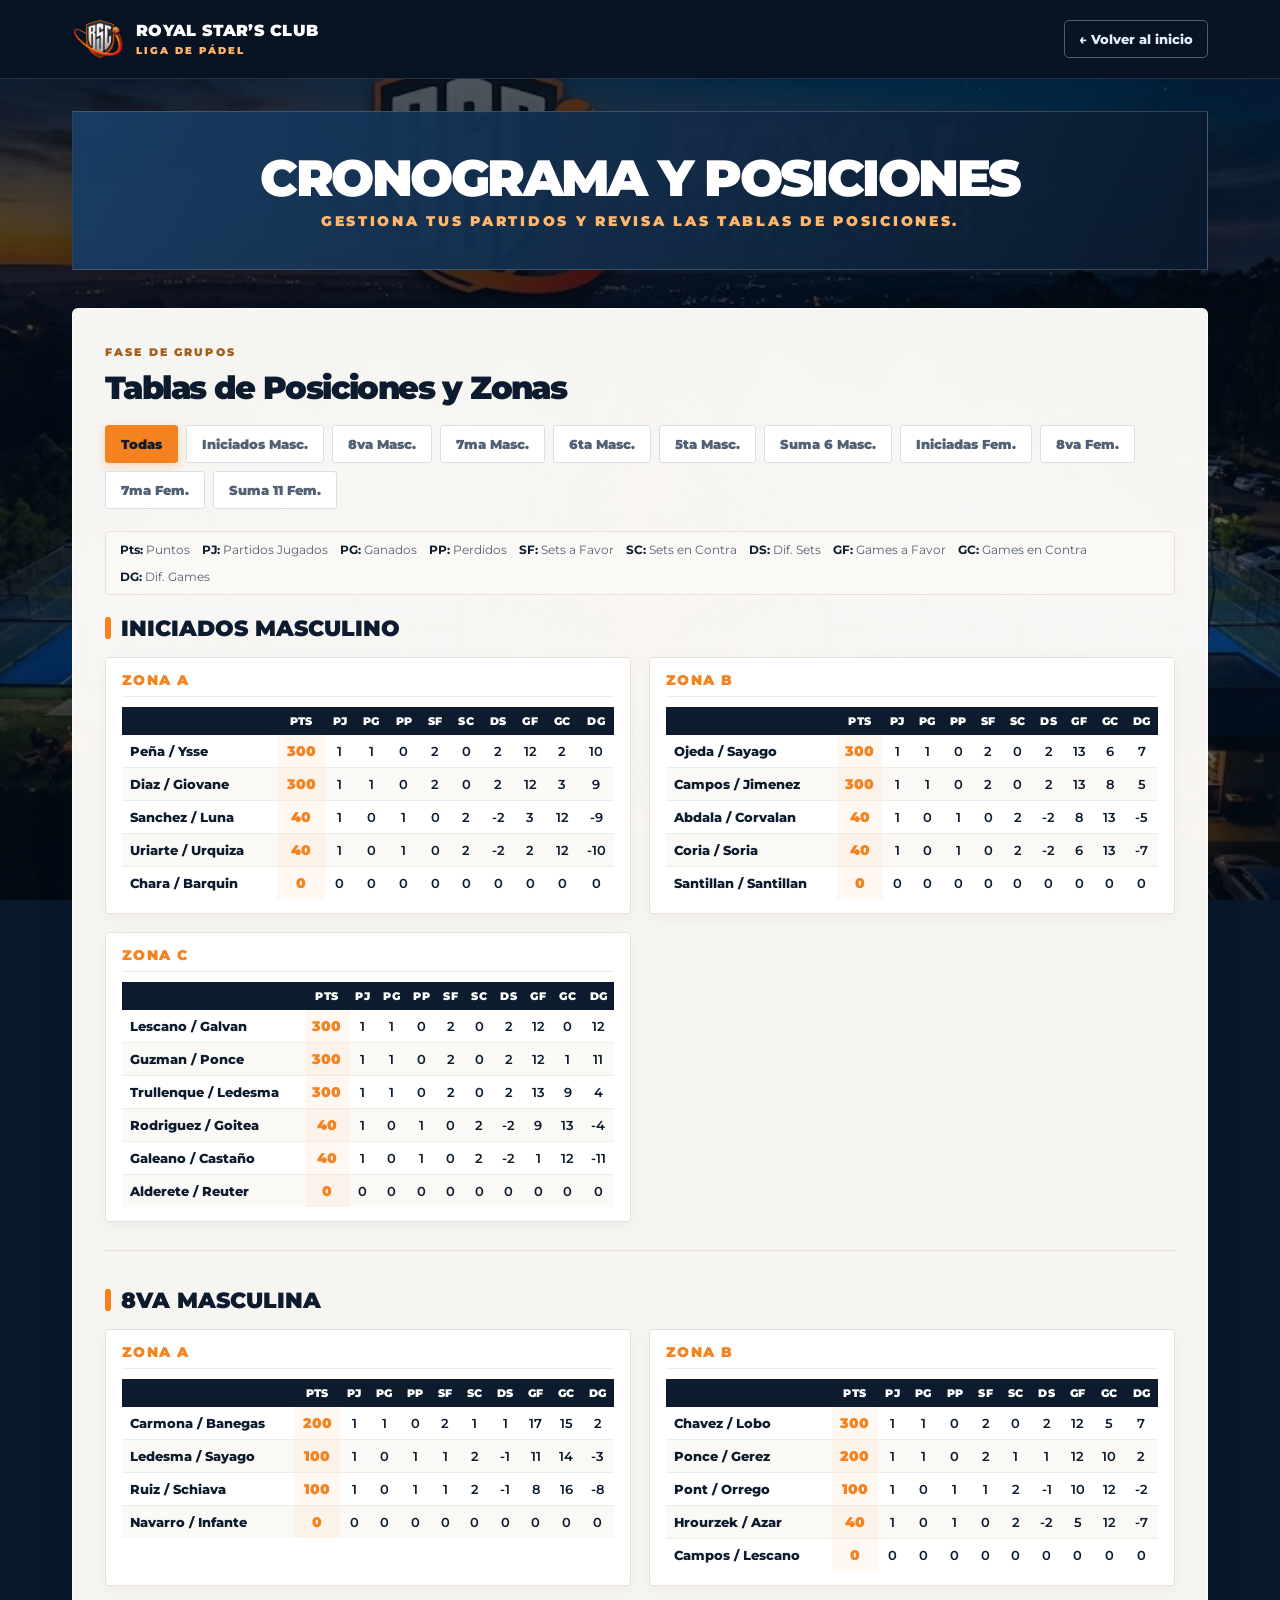
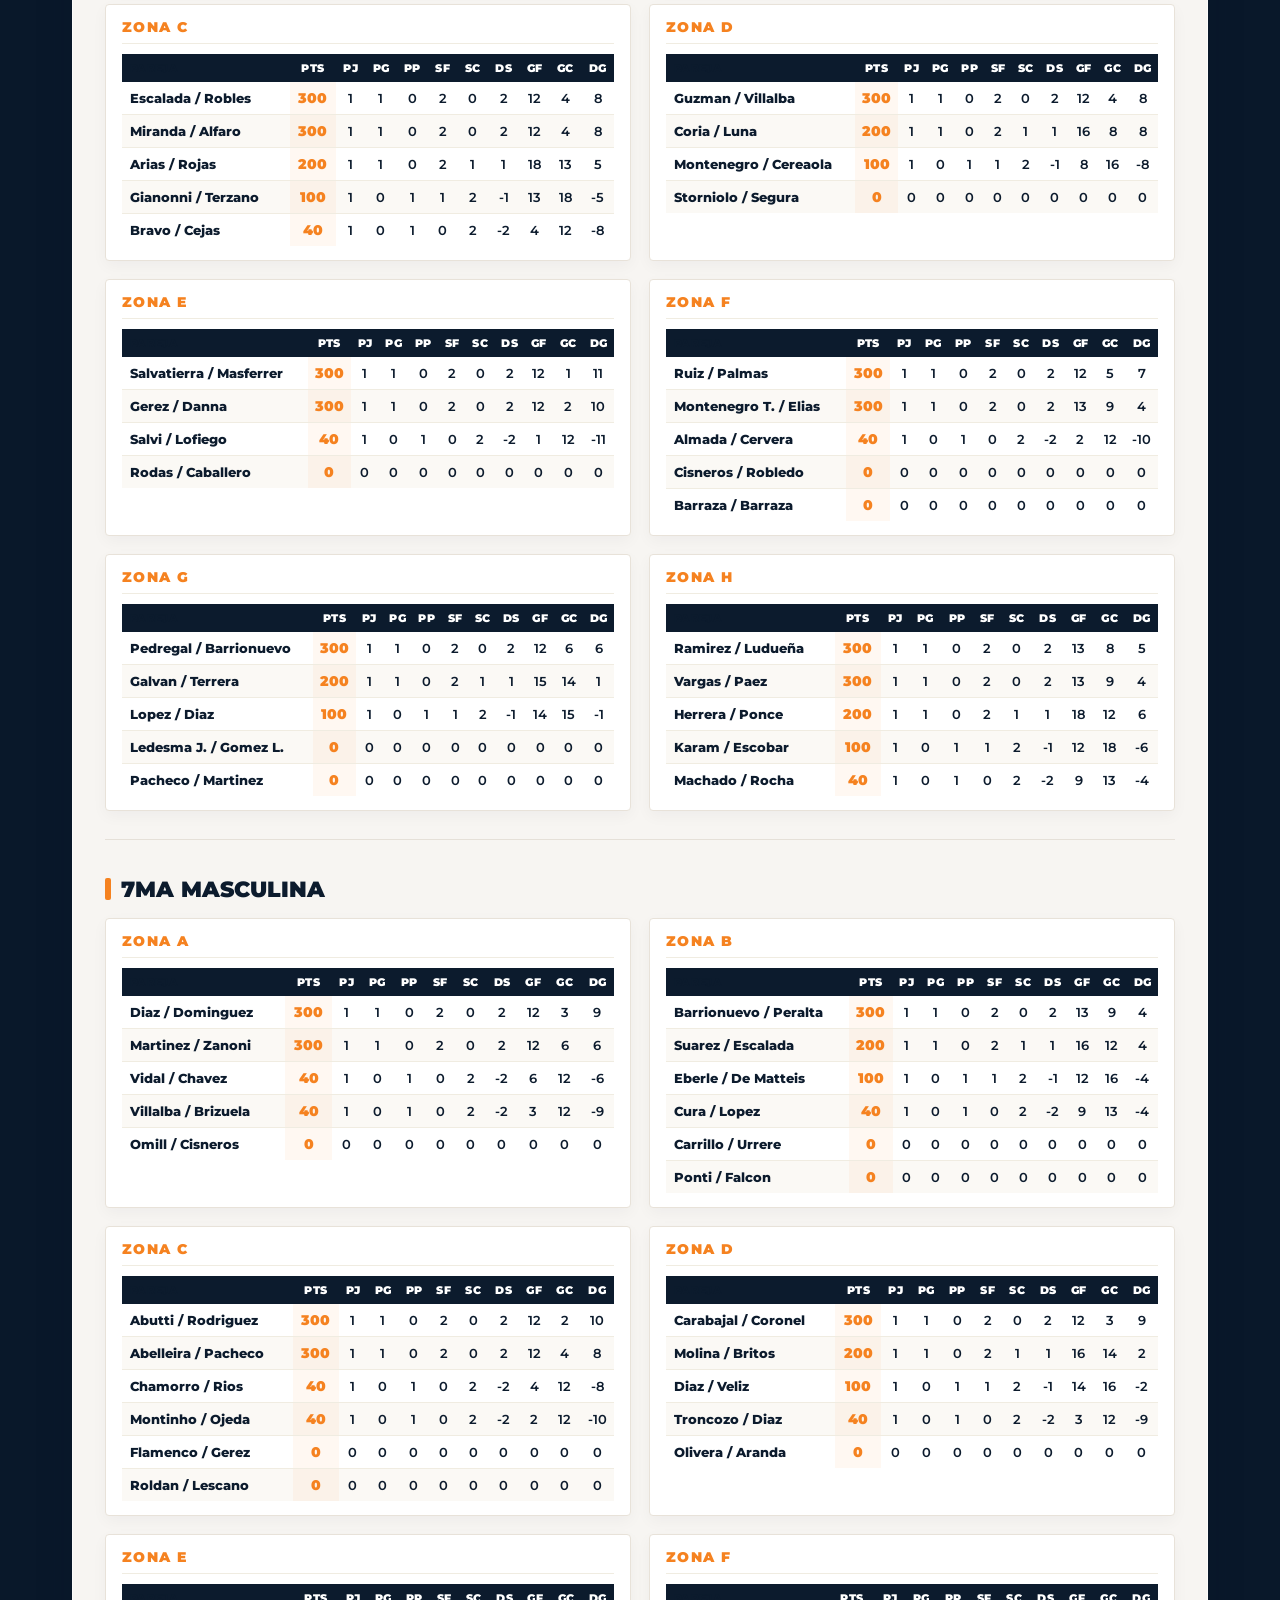
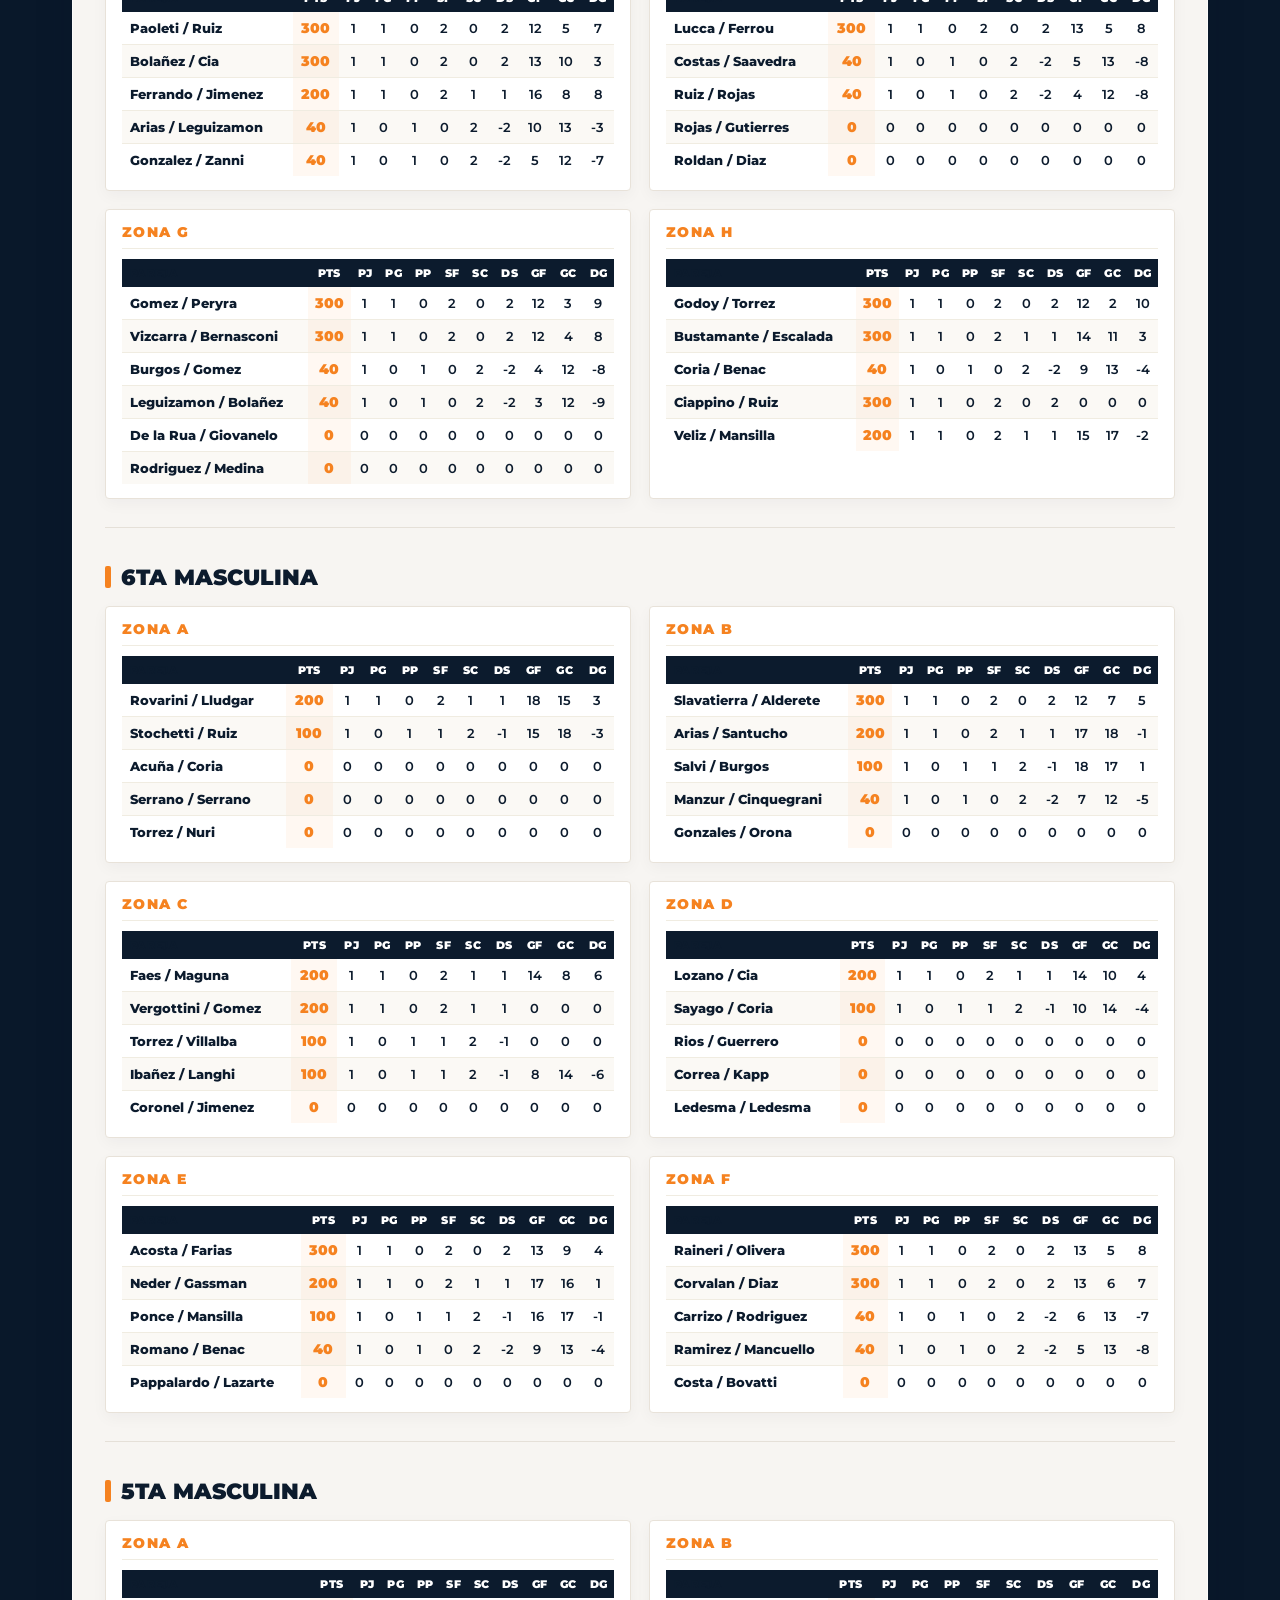
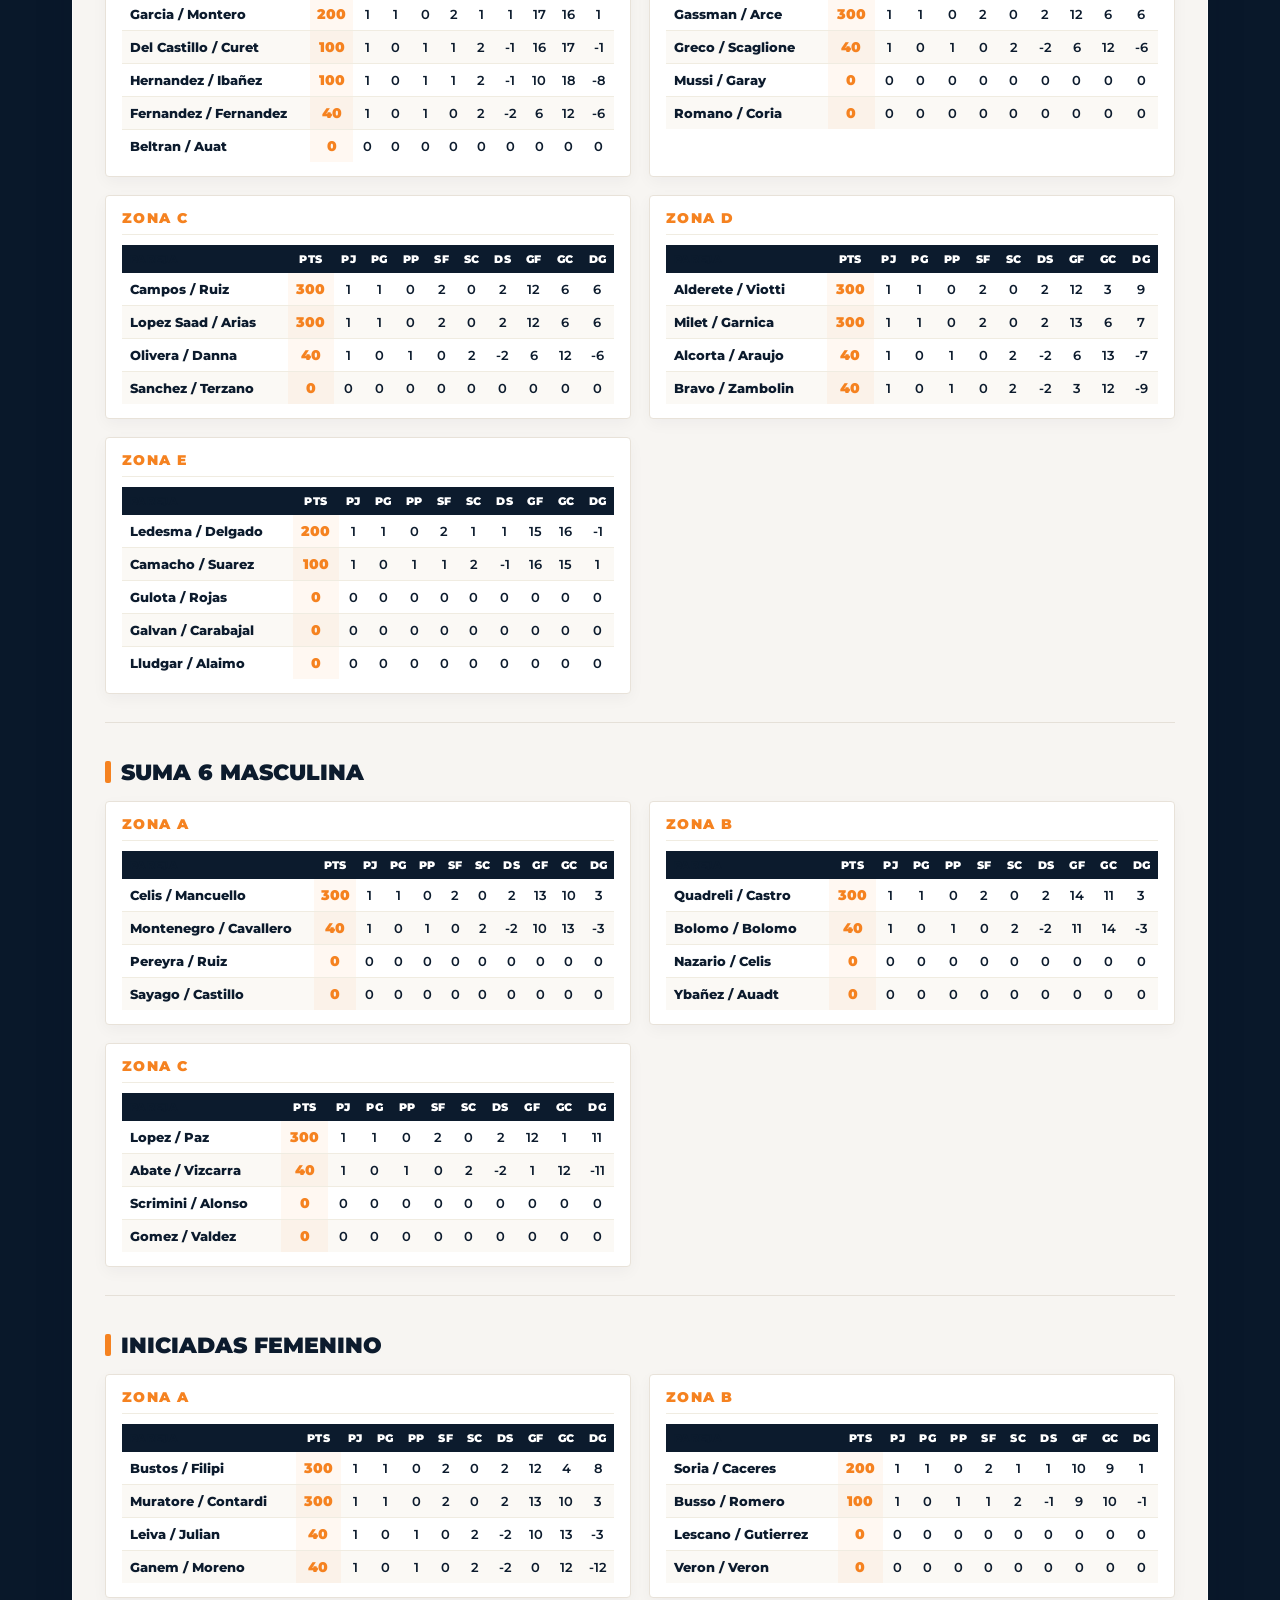
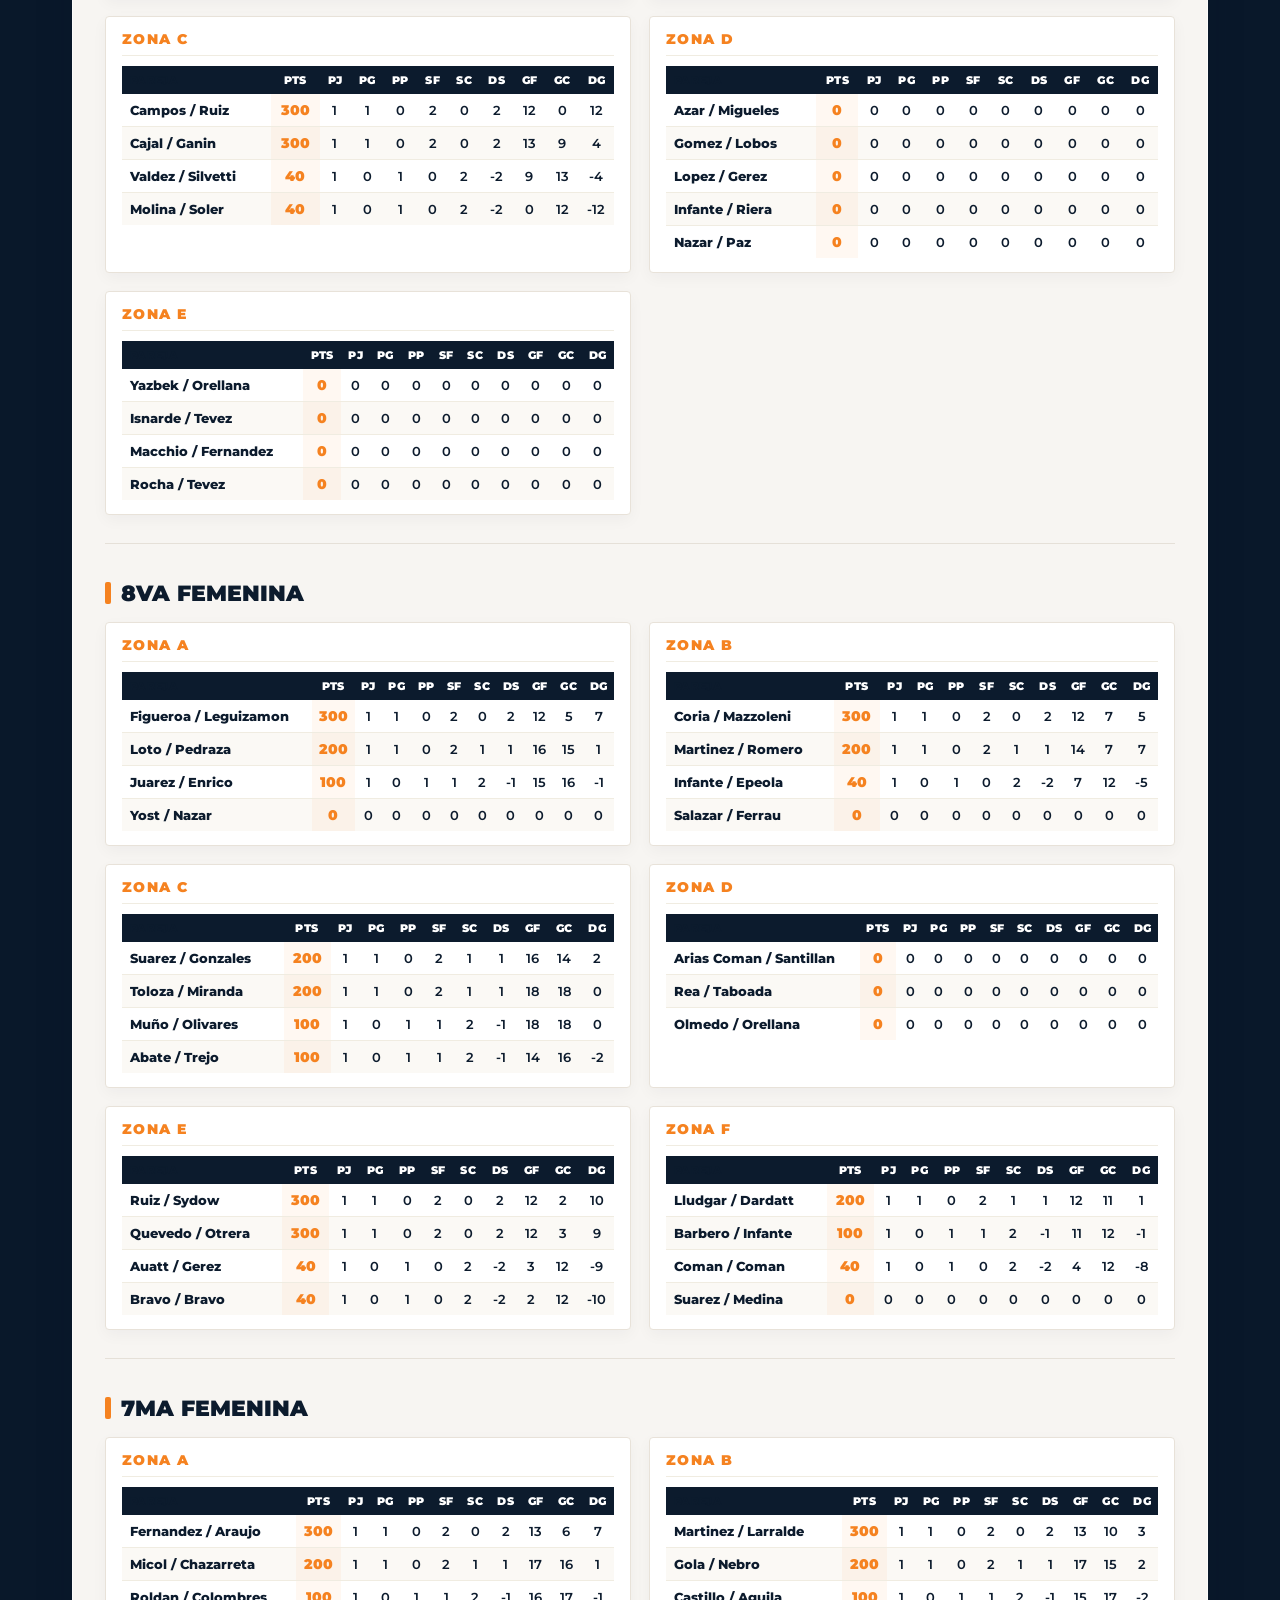
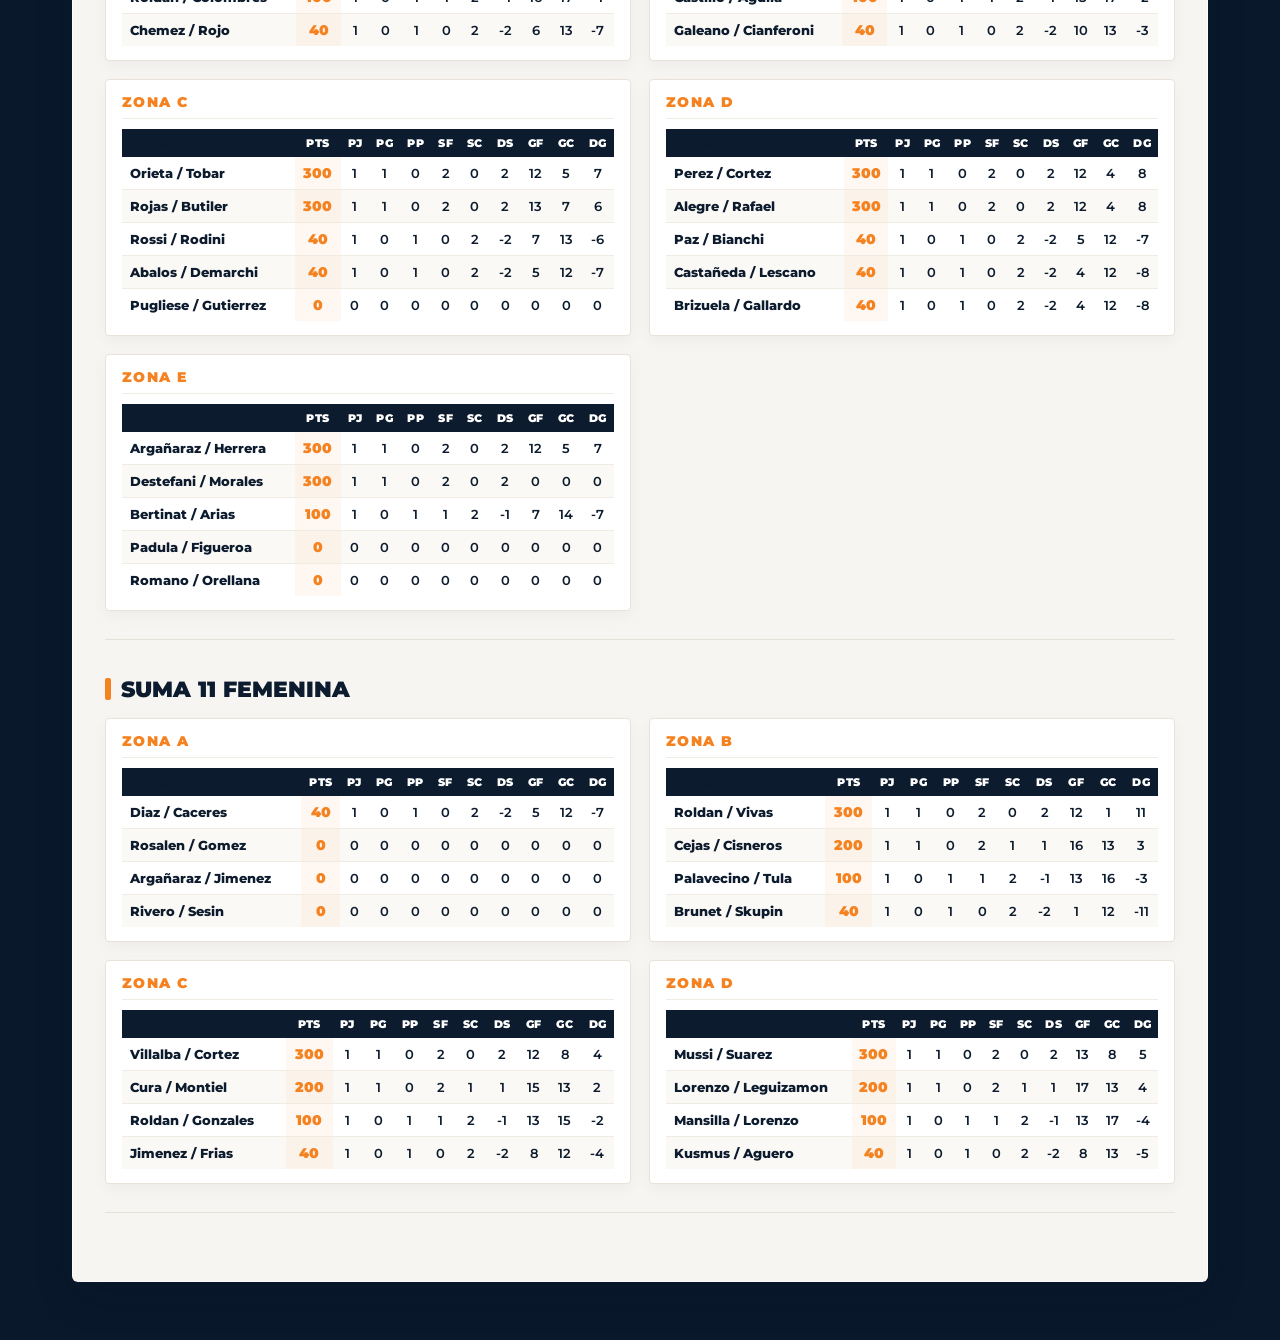
==== commit 54e5b1a4: "Update cronograma.html" ====
--- a/cronograma.html
+++ b/cronograma.html
@@ -157,8 +157,8 @@
                     <tr><th class="col-pareja">Pareja</th><th>Pts</th><th>PJ</th><th>PG</th><th>PP</th><th>SF</th><th>SC</th><th>DS</th><th>GF</th><th>GC</th><th>DG</th></tr>
                   </thead>
                   <tbody>
-                    <tr><td class="col-pareja">Campos / Jimenez</td><td class="pts">600</td><td>2</td><td>2</td><td>0</td><td>4</td><td>0</td><td>4</td><td>13</td><td>8</td><td>5</td></tr>
                     <tr><td class="col-pareja">Ojeda / Sayago</td><td class="pts">300</td><td>1</td><td>1</td><td>0</td><td>2</td><td>0</td><td>2</td><td>13</td><td>6</td><td>7</td></tr>
+                    <tr><td class="col-pareja">Campos / Jimenez</td><td class="pts">300</td><td>1</td><td>1</td><td>0</td><td>2</td><td>0</td><td>2</td><td>13</td><td>8</td><td>5</td></tr>
                     <tr><td class="col-pareja">Abdala / Corvalan</td><td class="pts">40</td><td>1</td><td>0</td><td>1</td><td>0</td><td>2</td><td>-2</td><td>8</td><td>13</td><td>-5</td></tr>
                     <tr><td class="col-pareja">Coria / Soria</td><td class="pts">40</td><td>1</td><td>0</td><td>1</td><td>0</td><td>2</td><td>-2</td><td>6</td><td>13</td><td>-7</td></tr>
                     <tr><td class="col-pareja">Santillan / Santillan</td><td class="pts">0</td><td>0</td><td>0</td><td>0</td><td>0</td><td>0</td><td>0</td><td>0</td><td>0</td><td>0</td></tr>
@@ -175,7 +175,7 @@
                     <tr><th class="col-pareja">Pareja</th><th>Pts</th><th>PJ</th><th>PG</th><th>PP</th><th>SF</th><th>SC</th><th>DS</th><th>GF</th><th>GC</th><th>DG</th></tr>
                   </thead>
                   <tbody>
-                    <tr><td class="col-pareja">Lescano / Galvan</td><td class="pts">600</td><td>2</td><td>2</td><td>0</td><td>4</td><td>0</td><td>4</td><td>24</td><td>0</td><td>24</td></tr>
+                    <tr><td class="col-pareja">Lescano / Galvan</td><td class="pts">300</td><td>1</td><td>1</td><td>0</td><td>2</td><td>0</td><td>2</td><td>12</td><td>0</td><td>12</td></tr>
                     <tr><td class="col-pareja">Guzman / Ponce</td><td class="pts">300</td><td>1</td><td>1</td><td>0</td><td>2</td><td>0</td><td>2</td><td>12</td><td>1</td><td>11</td></tr>
                     <tr><td class="col-pareja">Trullenque / Ledesma</td><td class="pts">300</td><td>1</td><td>1</td><td>0</td><td>2</td><td>0</td><td>2</td><td>13</td><td>9</td><td>4</td></tr>
                     <tr><td class="col-pareja">Rodriguez / Goitea</td><td class="pts">40</td><td>1</td><td>0</td><td>1</td><td>0</td><td>2</td><td>-2</td><td>9</td><td>13</td><td>-4</td></tr>
@@ -201,7 +201,7 @@
                   </thead>
                   <tbody>
                     <tr><td class="col-pareja">Carmona / Banegas</td><td class="pts">200</td><td>1</td><td>1</td><td>0</td><td>2</td><td>1</td><td>1</td><td>17</td><td>15</td><td>2</td></tr>
-                    <tr><td class="col-pareja">Ledesma / Sayago</td><td class="pts">140</td><td>2</td><td>0</td><td>2</td><td>1</td><td>4</td><td>-3</td><td>17</td><td>26</td><td>-9</td></tr>
+                    <tr><td class="col-pareja">Ledesma / Sayago</td><td class="pts">100</td><td>1</td><td>0</td><td>1</td><td>1</td><td>2</td><td>-1</td><td>11</td><td>14</td><td>-3</td></tr>
                     <tr><td class="col-pareja">Ruiz / Schiava</td><td class="pts">100</td><td>1</td><td>0</td><td>1</td><td>1</td><td>2</td><td>-1</td><td>8</td><td>16</td><td>-8</td></tr>
                     <tr><td class="col-pareja">Navarro / Infante</td><td class="pts">0</td><td>0</td><td>0</td><td>0</td><td>0</td><td>0</td><td>0</td><td>0</td><td>0</td><td>0</td></tr>
                   </tbody>
@@ -476,9 +476,9 @@
                     <tr><th class="col-pareja">Pareja</th><th>Pts</th><th>PJ</th><th>PG</th><th>PP</th><th>SF</th><th>SC</th><th>DS</th><th>GF</th><th>GC</th><th>DG</th></tr>
                   </thead>
                   <tbody>
-                    <tr><td class="col-pareja">Godoy / Torrez</td><td class="pts">500</td><td>2</td><td>2</td><td>0</td><td>4</td><td>1</td><td>3</td><td>12</td><td>2</td><td>10</td></tr>
-                    <tr><td class="col-pareja">Bustamante / Escalada</td><td class="pts">500</td><td>2</td><td>2</td><td>0</td><td>4</td><td>1</td><td>3</td><td>14</td><td>11</td><td>3</td></tr>
-                    <tr><td class="col-pareja">Coria / Benac</td><td class="pts">400</td><td>2</td><td>1</td><td>1</td><td>3</td><td>2</td><td>1</td><td>9</td><td>13</td><td>-4</td></tr>
+                    <tr><td class="col-pareja">Godoy / Torrez</td><td class="pts">300</td><td>1</td><td>1</td><td>0</td><td>2</td><td>0</td><td>2</td><td>12</td><td>2</td><td>10</td></tr>
+                    <tr><td class="col-pareja">Bustamante / Escalada</td><td class="pts">300</td><td>1</td><td>1</td><td>0</td><td>2</td><td>1</td><td>1</td><td>14</td><td>11</td><td>3</td></tr>
+                    <tr><td class="col-pareja">Coria / Benac</td><td class="pts">40</td><td>1</td><td>0</td><td>1</td><td>0</td><td>2</td><td>-2</td><td>9</td><td>13</td><td>-4</td></tr>
                     <tr><td class="col-pareja">Ciappino / Ruiz</td><td class="pts">300</td><td>1</td><td>1</td><td>0</td><td>2</td><td>0</td><td>2</td><td>0</td><td>0</td><td>0</td></tr>
                     <tr><td class="col-pareja">Veliz / Mansilla</td><td class="pts">200</td><td>1</td><td>1</td><td>0</td><td>2</td><td>1</td><td>1</td><td>15</td><td>17</td><td>-2</td></tr>
                   </tbody>
@@ -614,7 +614,7 @@
                     <tr><th class="col-pareja">Pareja</th><th>Pts</th><th>PJ</th><th>PG</th><th>PP</th><th>SF</th><th>SC</th><th>DS</th><th>GF</th><th>GC</th><th>DG</th></tr>
                   </thead>
                   <tbody>
-                    <tr><td class="col-pareja">Garcia / Montero</td><td class="pts">400</td><td>2</td><td>2</td><td>0</td><td>4</td><td>2</td><td>2</td><td>35</td><td>26</td><td>9</td></tr>
+                    <tr><td class="col-pareja">Garcia / Montero</td><td class="pts">200</td><td>1</td><td>1</td><td>0</td><td>2</td><td>1</td><td>1</td><td>17</td><td>16</td><td>1</td></tr>
                     <tr><td class="col-pareja">Del Castillo / Curet</td><td class="pts">100</td><td>1</td><td>0</td><td>1</td><td>1</td><td>2</td><td>-1</td><td>16</td><td>17</td><td>-1</td></tr>
                     <tr><td class="col-pareja">Hernandez / Ibañez</td><td class="pts">100</td><td>1</td><td>0</td><td>1</td><td>1</td><td>2</td><td>-1</td><td>10</td><td>18</td><td>-8</td></tr>
                     <tr><td class="col-pareja">Fernandez / Fernandez</td><td class="pts">40</td><td>1</td><td>0</td><td>1</td><td>0</td><td>2</td><td>-2</td><td>6</td><td>12</td><td>-6</td></tr>
@@ -890,10 +890,10 @@
                     <tr><th class="col-pareja">Pareja</th><th>Pts</th><th>PJ</th><th>PG</th><th>PP</th><th>SF</th><th>SC</th><th>DS</th><th>GF</th><th>GC</th><th>DG</th></tr>
                   </thead>
                   <tbody>
-                    <tr><td class="col-pareja">Toloza / Miranda</td><td class="pts">500</td><td>2</td><td>2</td><td>0</td><td>4</td><td>1</td><td>3</td><td>18</td><td>18</td><td>0</td></tr>
-                    <tr><td class="col-pareja">Abate / Trejo</td><td class="pts">400</td><td>2</td><td>1</td><td>1</td><td>3</td><td>2</td><td>1</td><td>26</td><td>16</td><td>10</td></tr>
                     <tr><td class="col-pareja">Suarez / Gonzales</td><td class="pts">200</td><td>1</td><td>1</td><td>0</td><td>2</td><td>1</td><td>1</td><td>16</td><td>14</td><td>2</td></tr>
+                    <tr><td class="col-pareja">Toloza / Miranda</td><td class="pts">200</td><td>1</td><td>1</td><td>0</td><td>2</td><td>1</td><td>1</td><td>18</td><td>18</td><td>0</td></tr>
                     <tr><td class="col-pareja">Muño / Olivares</td><td class="pts">100</td><td>1</td><td>0</td><td>1</td><td>1</td><td>2</td><td>-1</td><td>18</td><td>18</td><td>0</td></tr>
+                    <tr><td class="col-pareja">Abate / Trejo</td><td class="pts">100</td><td>1</td><td>0</td><td>1</td><td>1</td><td>2</td><td>-1</td><td>14</td><td>16</td><td>-2</td></tr>
                   </tbody>
                 </table>
               </div>
@@ -1017,7 +1017,7 @@
                   <tbody>
                     <tr><td class="col-pareja">Perez / Cortez</td><td class="pts">300</td><td>1</td><td>1</td><td>0</td><td>2</td><td>0</td><td>2</td><td>12</td><td>4</td><td>8</td></tr>
                     <tr><td class="col-pareja">Alegre / Rafael</td><td class="pts">300</td><td>1</td><td>1</td><td>0</td><td>2</td><td>0</td><td>2</td><td>12</td><td>4</td><td>8</td></tr>
-                    <tr><td class="col-pareja">Paz / Bianchi</td><td class="pts">140</td><td>2</td><td>0</td><td>2</td><td>1</td><td>4</td><td>-3</td><td>5</td><td>12</td><td>-7</td></tr>
+                    <tr><td class="col-pareja">Paz / Bianchi</td><td class="pts">40</td><td>1</td><td>0</td><td>1</td><td>0</td><td>2</td><td>-2</td><td>5</td><td>12</td><td>-7</td></tr>
                     <tr><td class="col-pareja">Castañeda / Lescano</td><td class="pts">40</td><td>1</td><td>0</td><td>1</td><td>0</td><td>2</td><td>-2</td><td>4</td><td>12</td><td>-8</td></tr>
                     <tr><td class="col-pareja">Brizuela / Gallardo</td><td class="pts">40</td><td>1</td><td>0</td><td>1</td><td>0</td><td>2</td><td>-2</td><td>4</td><td>12</td><td>-8</td></tr>
                   </tbody>
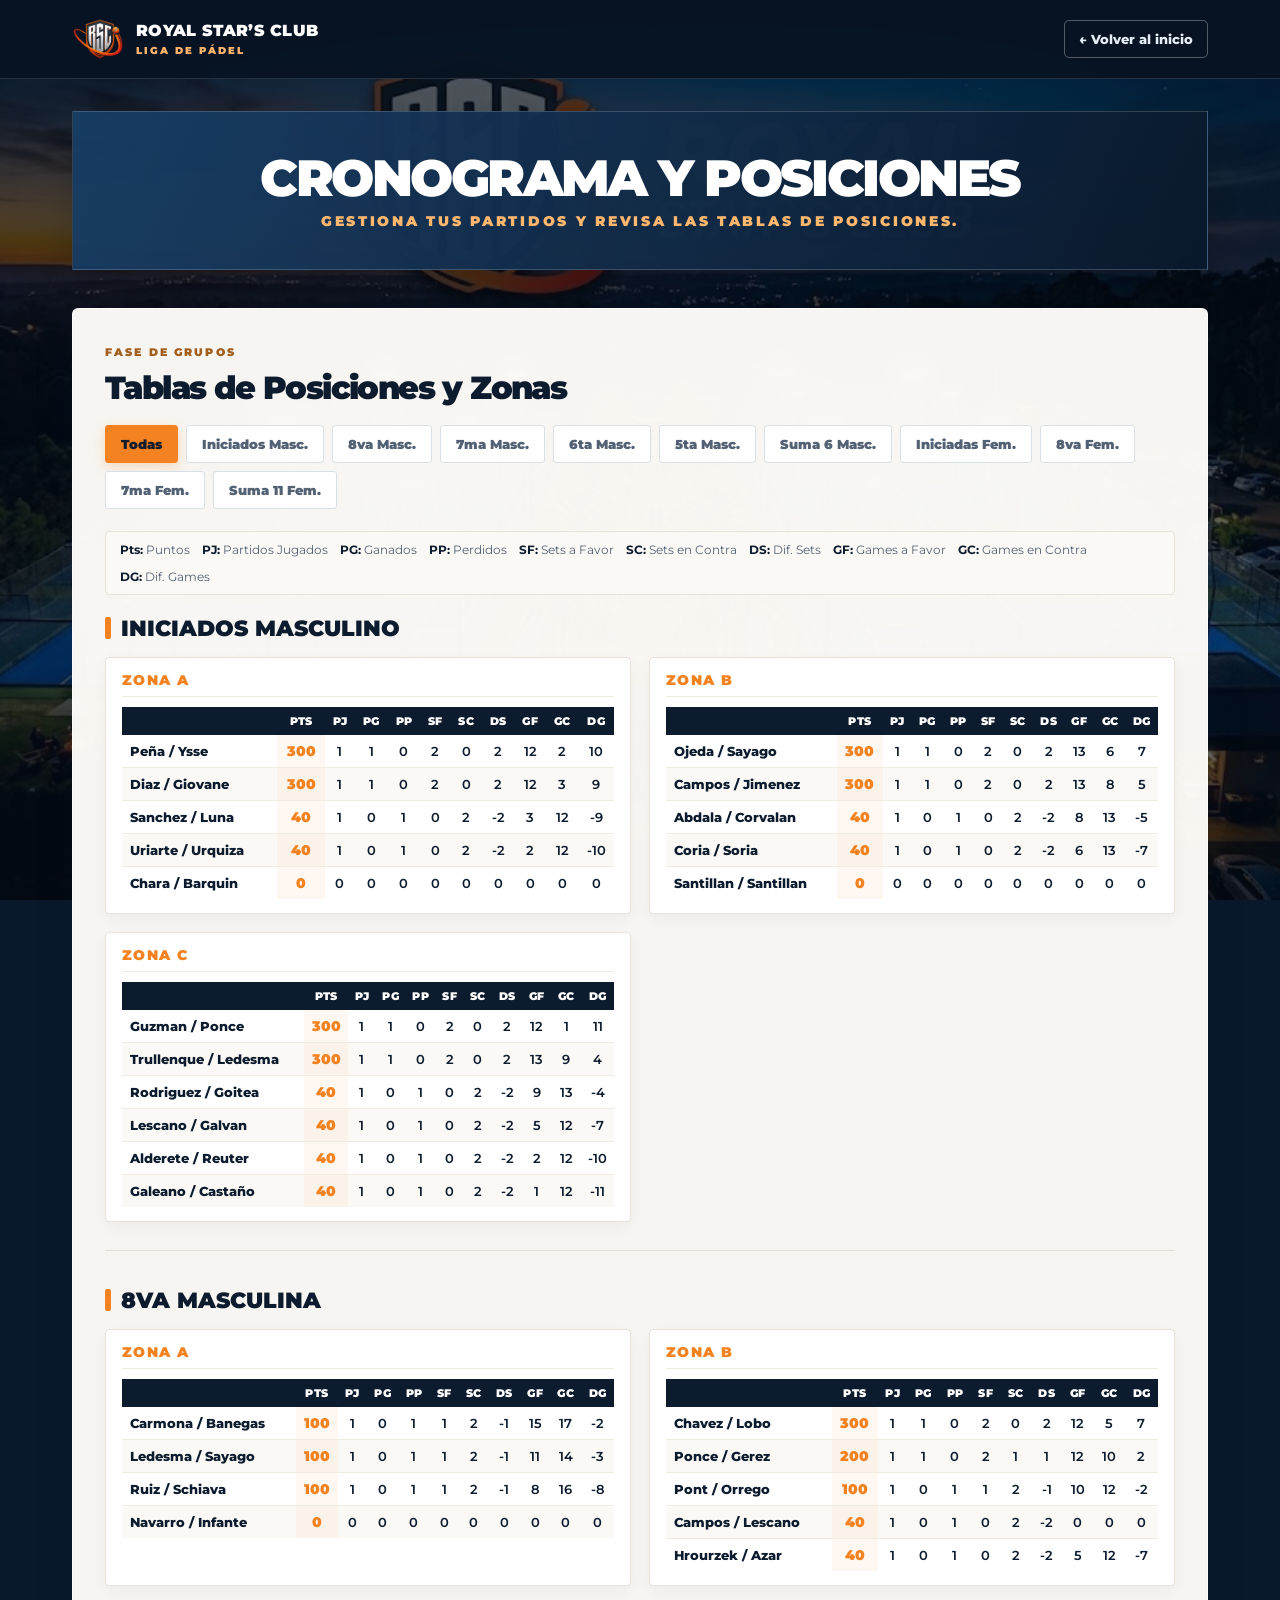
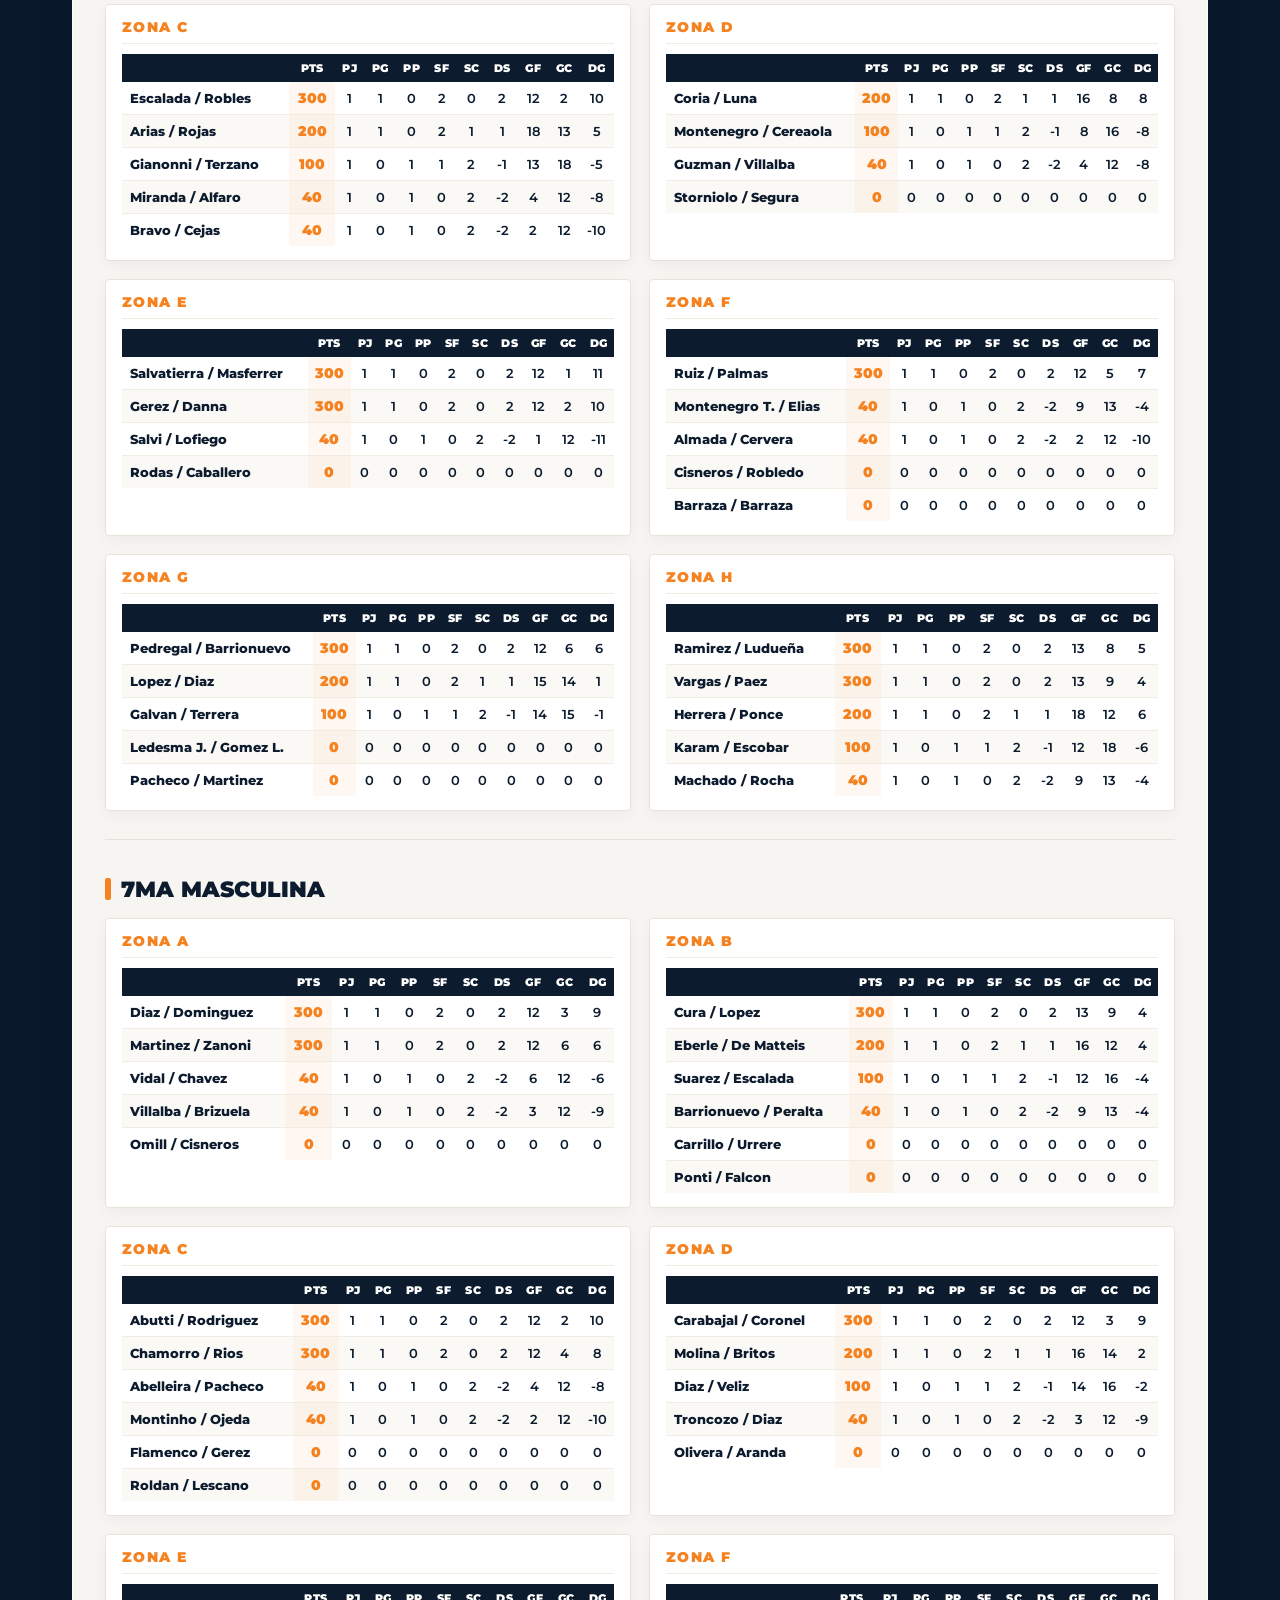
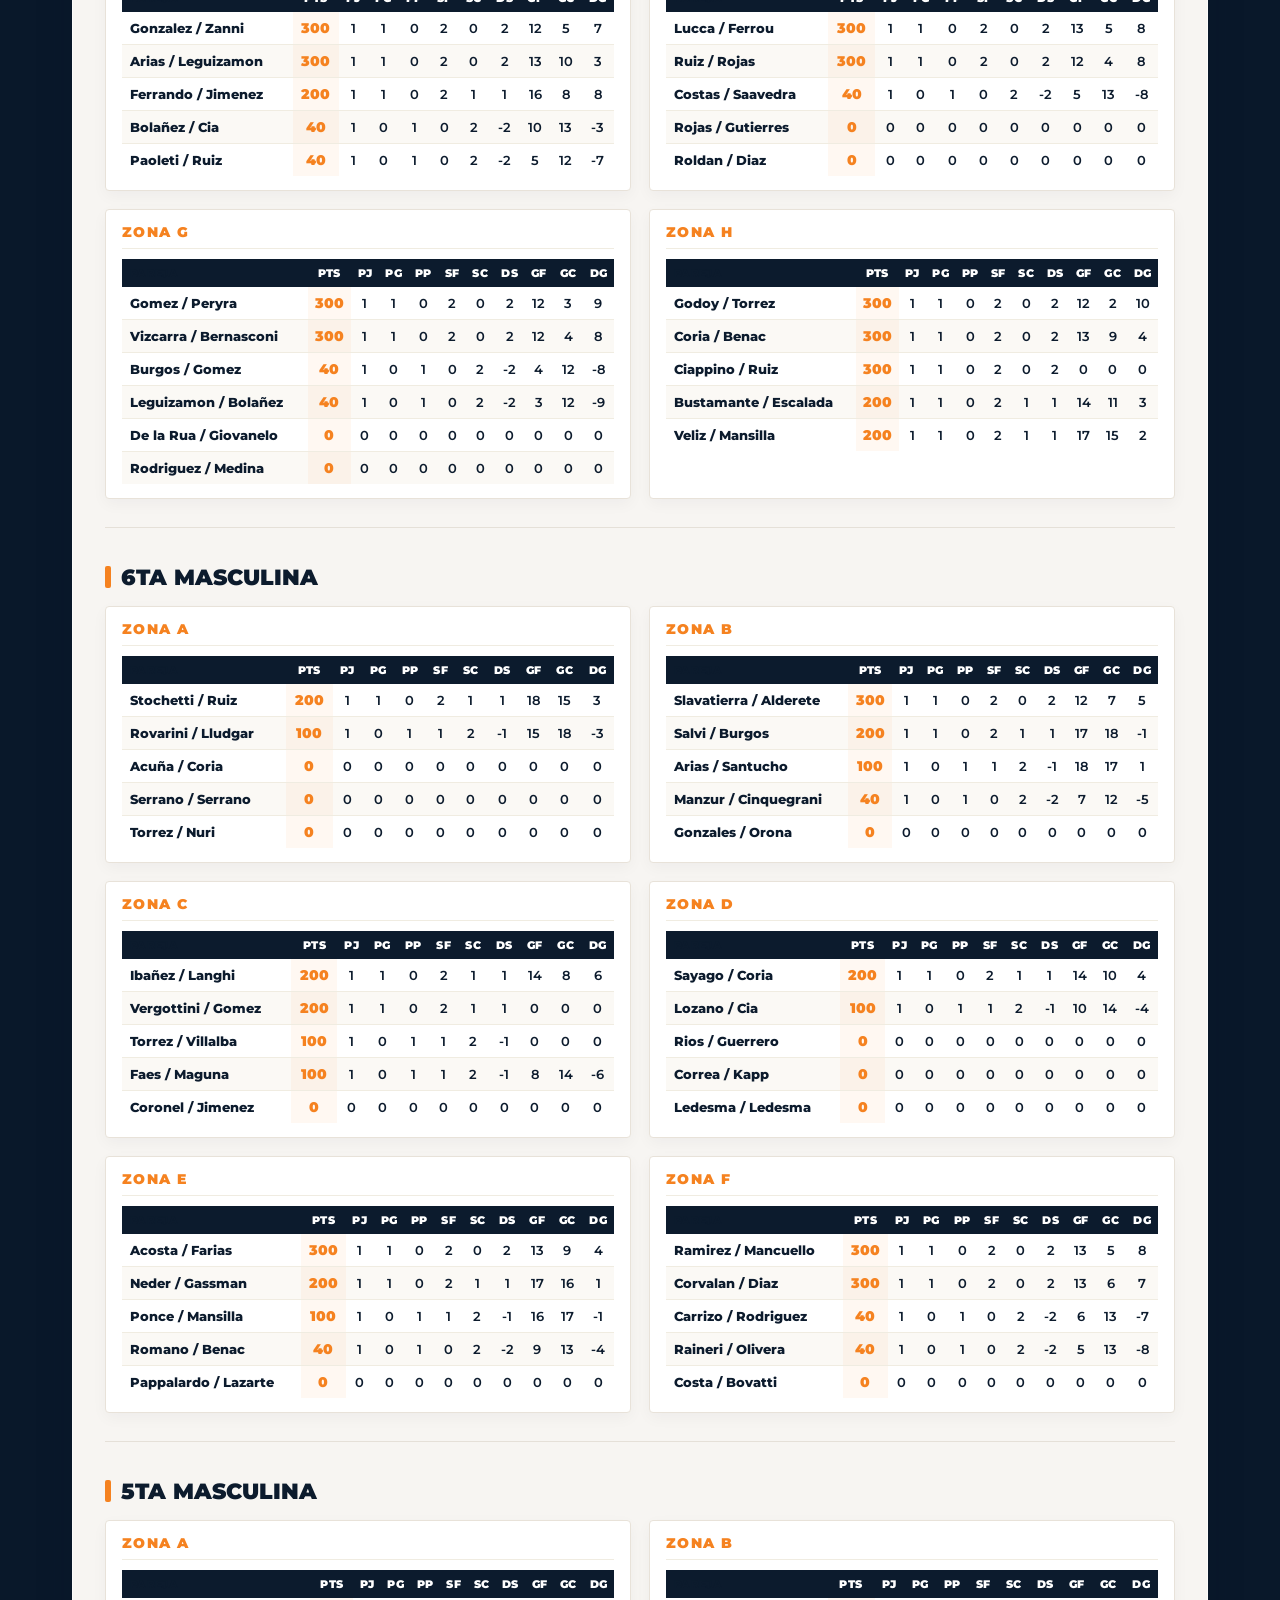
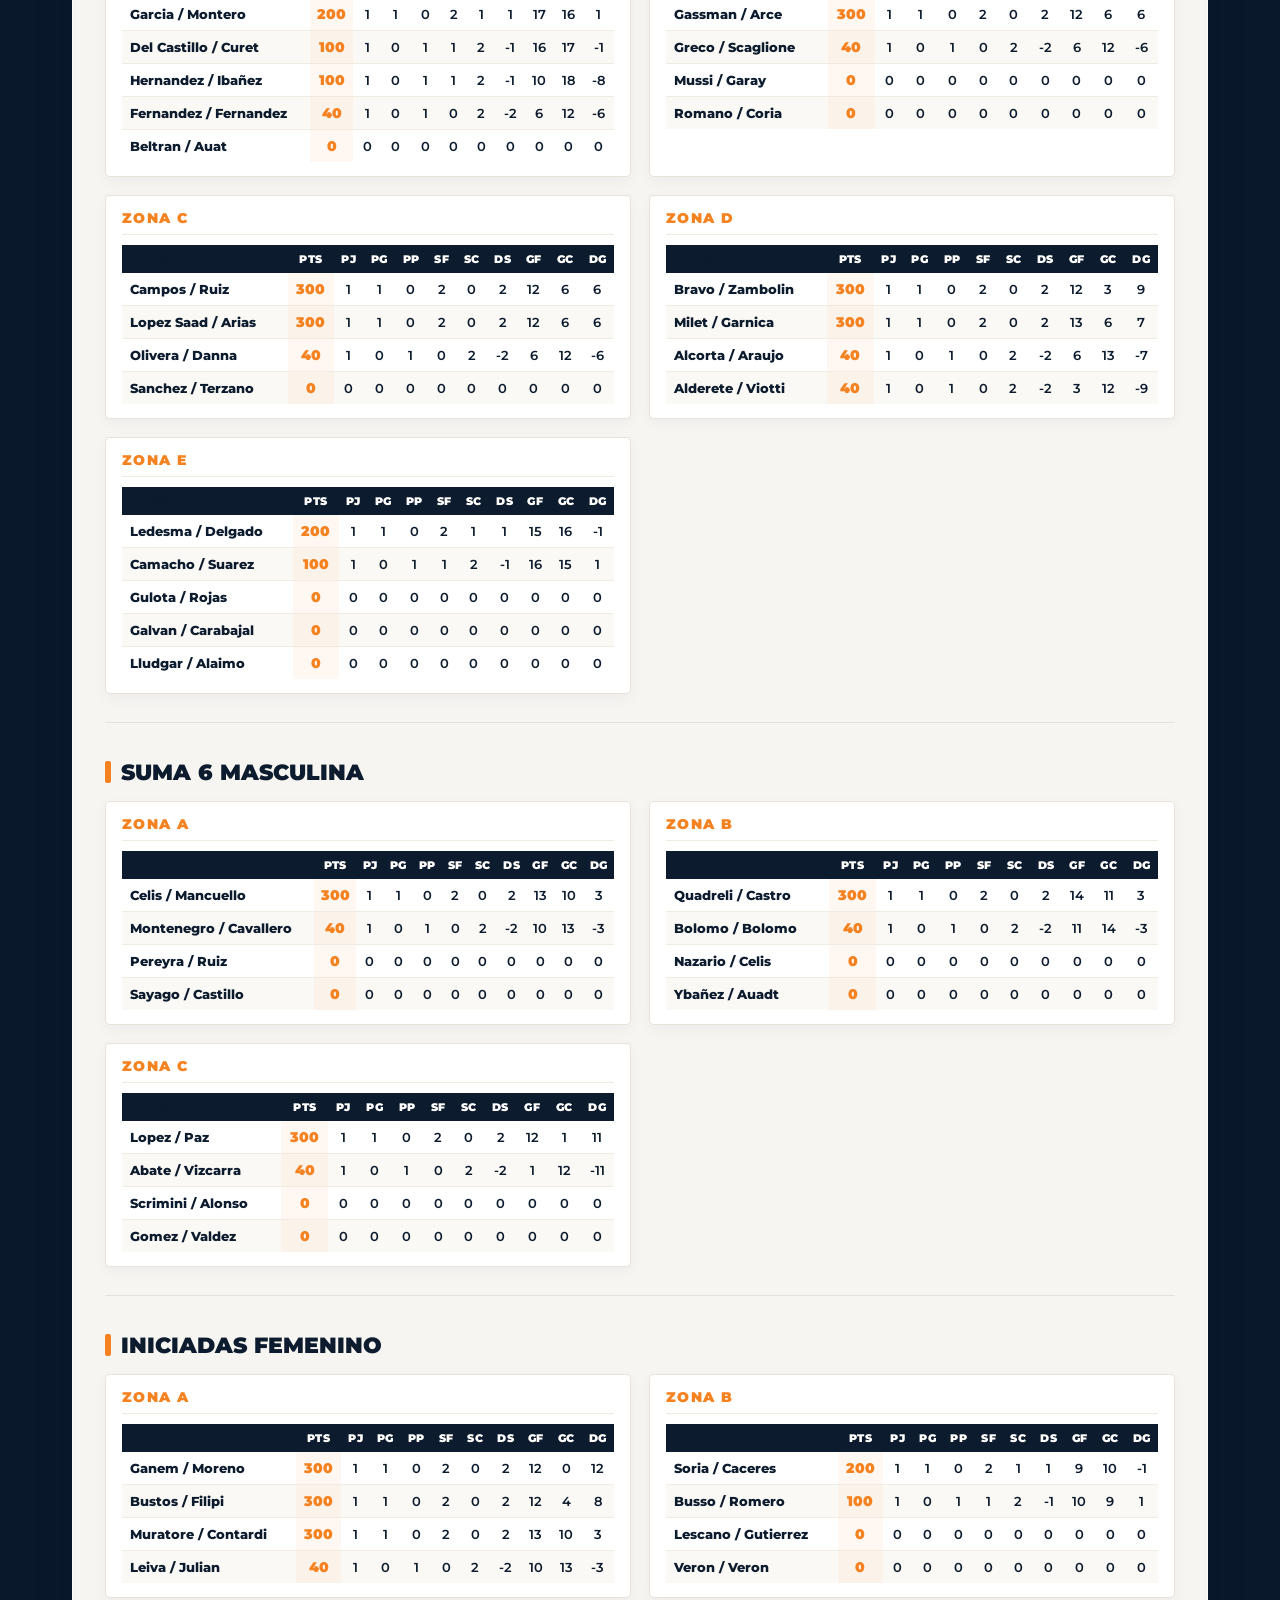
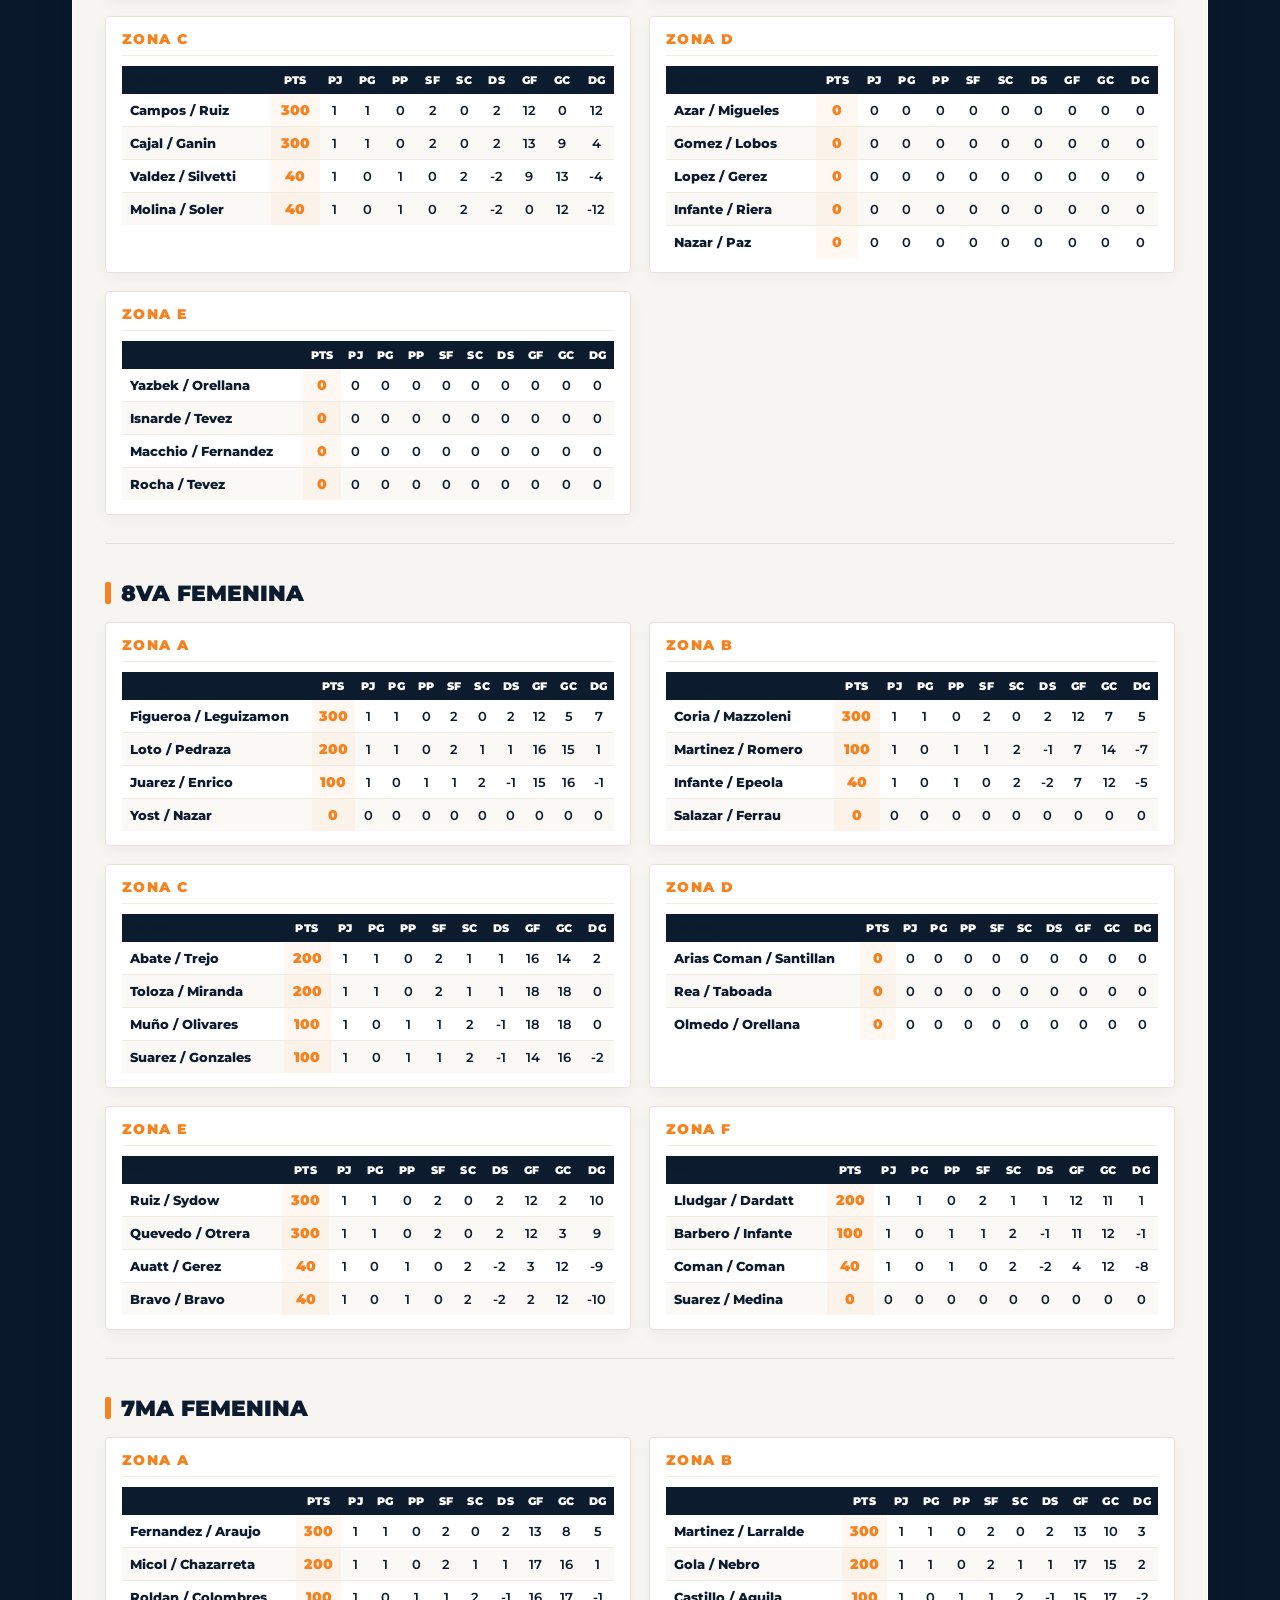
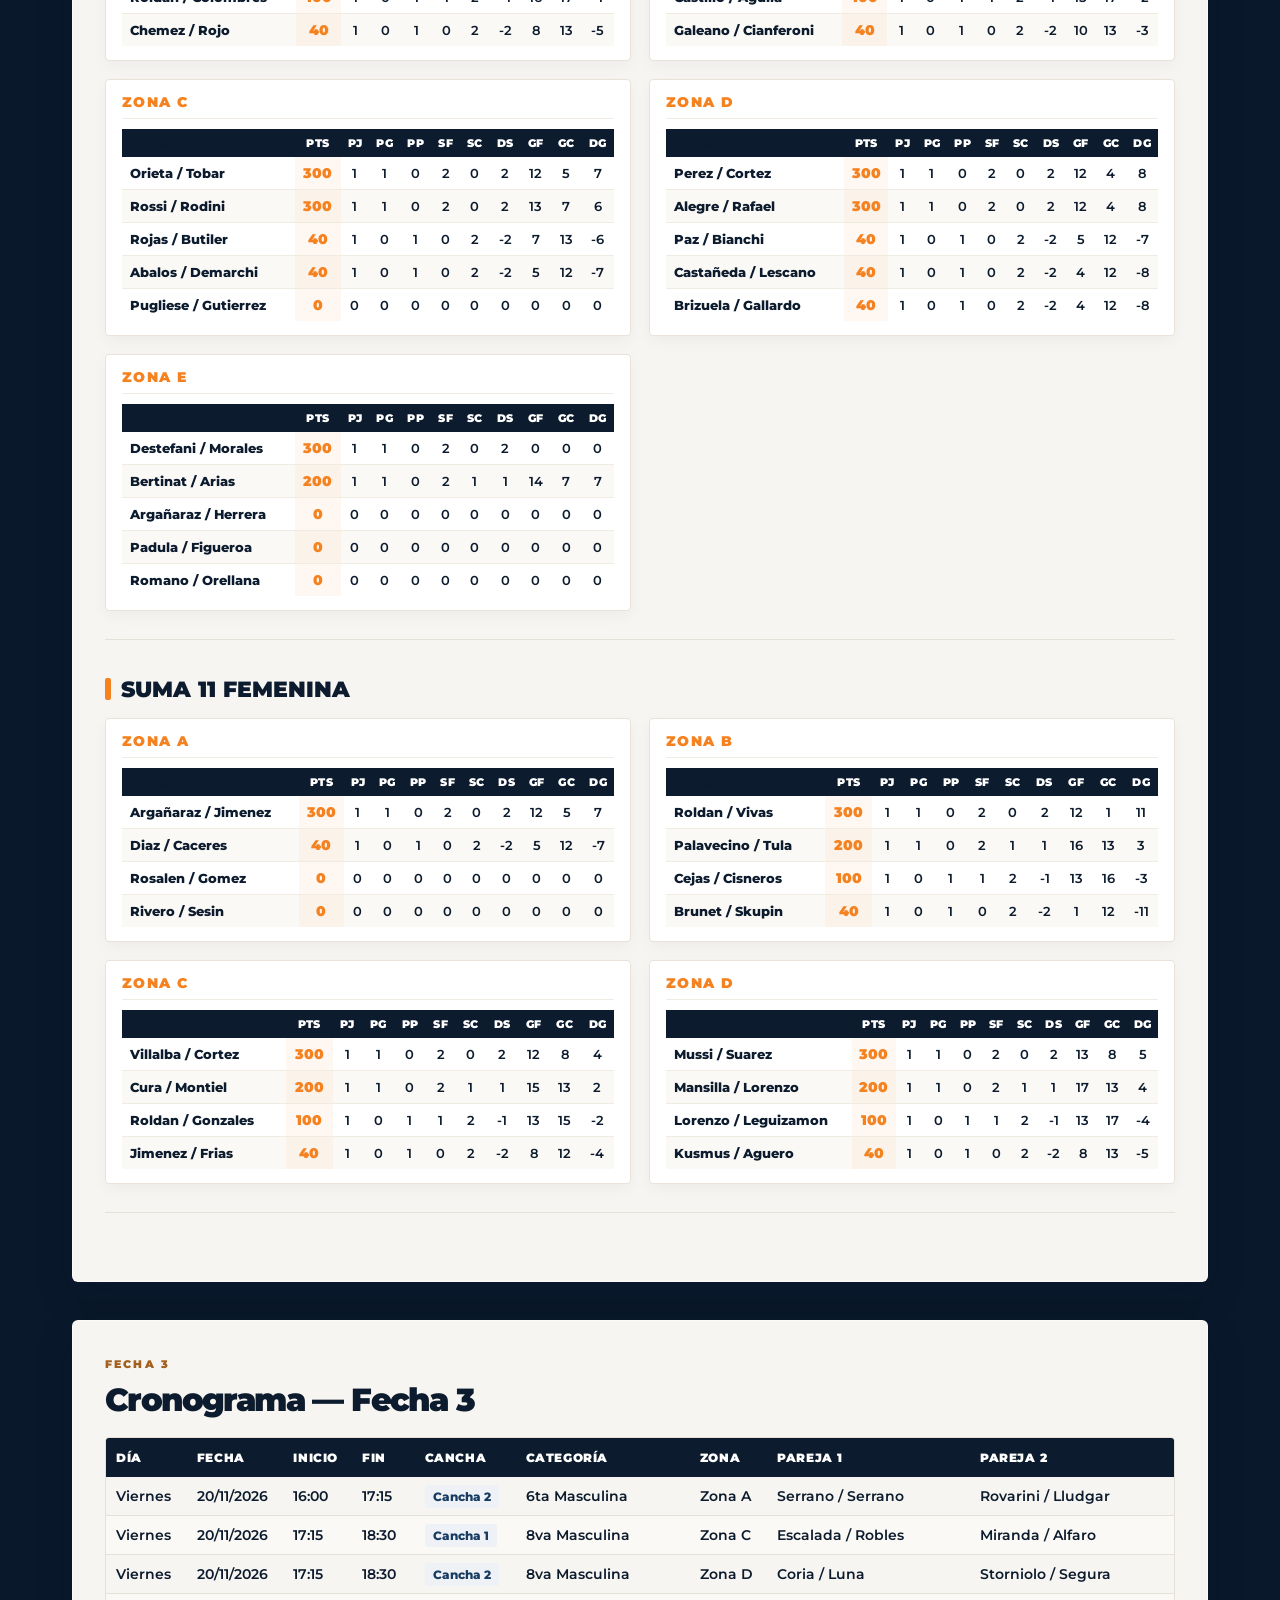
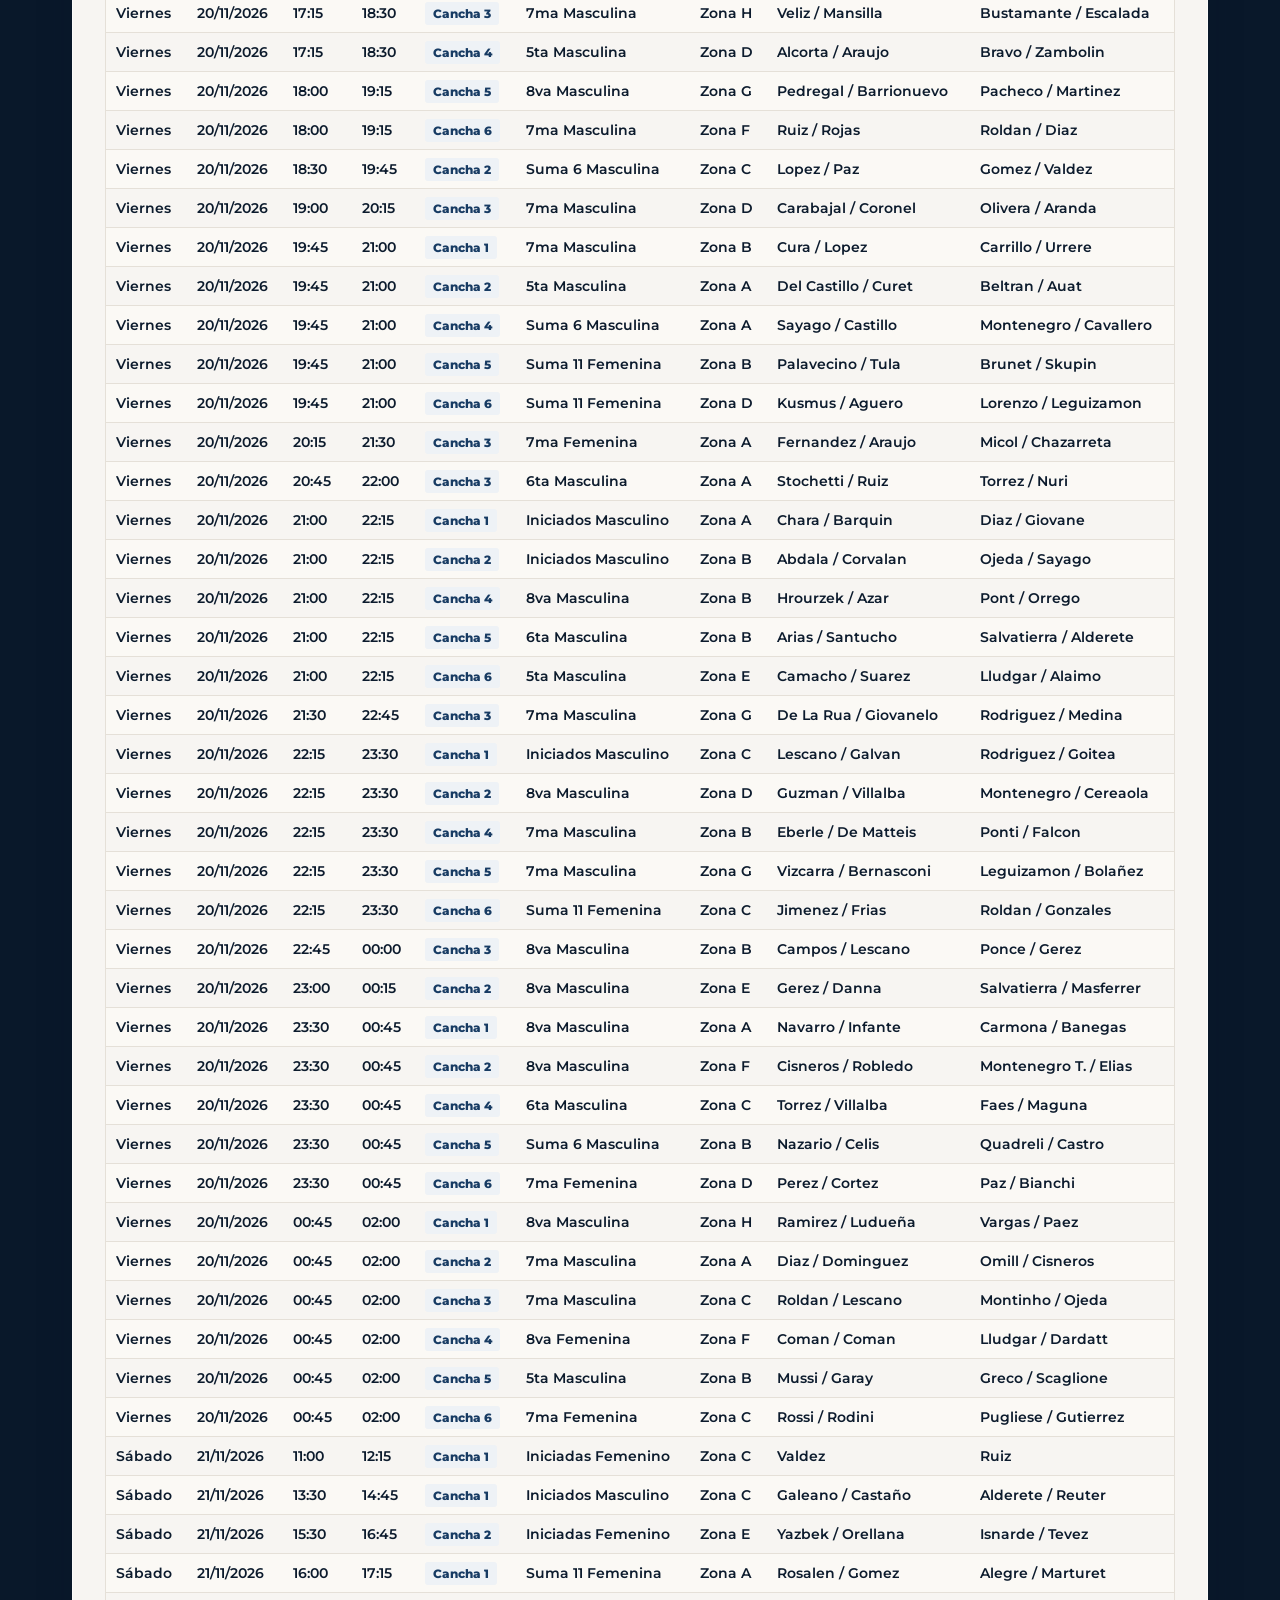
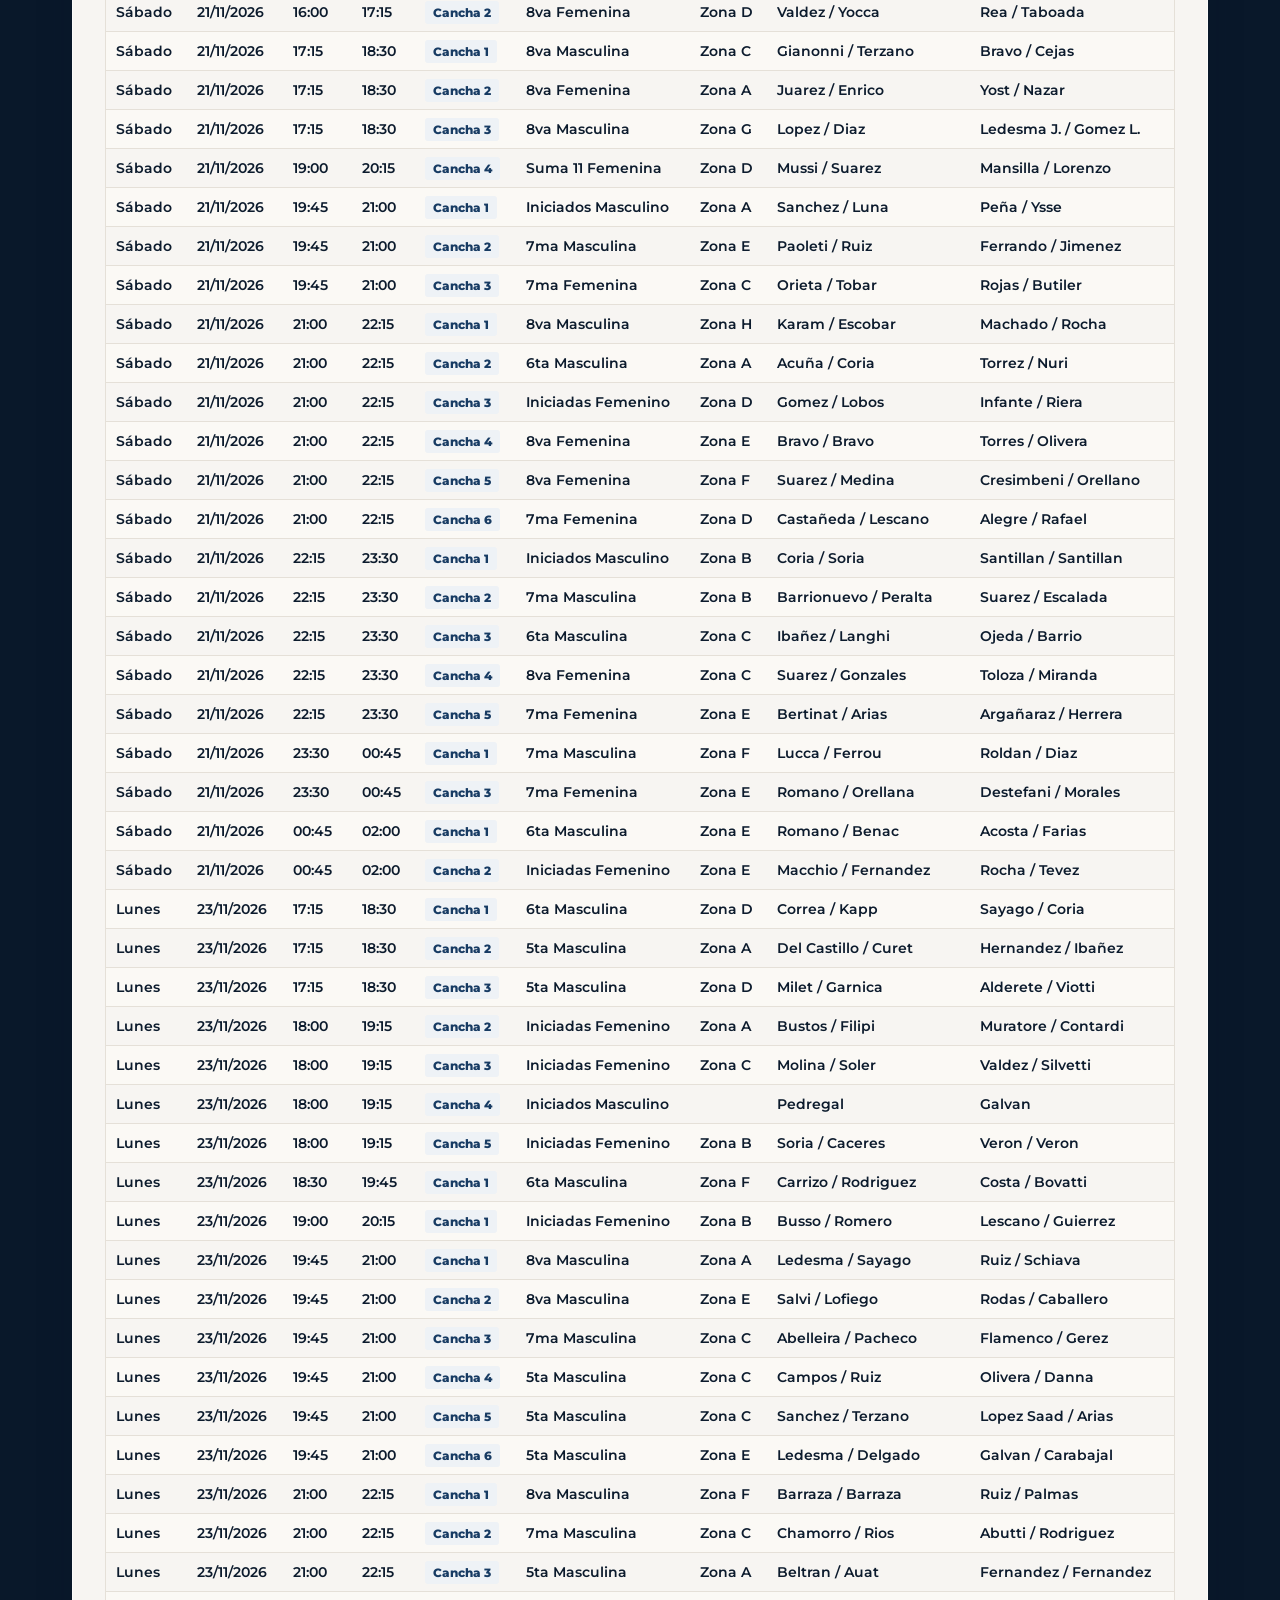
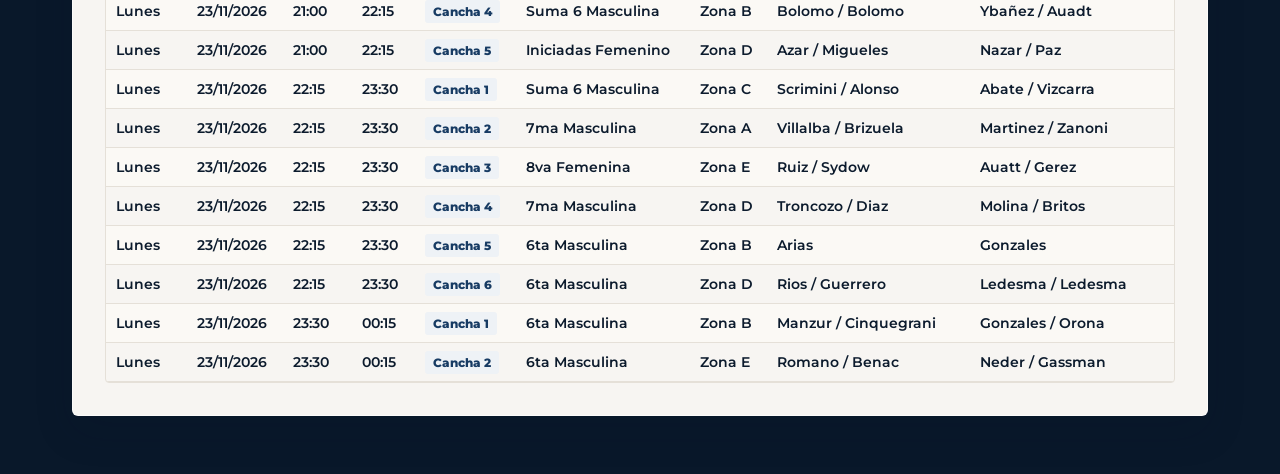
==== commit a638dd7e: "Update fmt.Println message from 'Hello' to 'Goodbye'" ====
--- a/cronograma.html
+++ b/cronograma.html
@@ -175,12 +175,12 @@
                     <tr><th class="col-pareja">Pareja</th><th>Pts</th><th>PJ</th><th>PG</th><th>PP</th><th>SF</th><th>SC</th><th>DS</th><th>GF</th><th>GC</th><th>DG</th></tr>
                   </thead>
                   <tbody>
-                    <tr><td class="col-pareja">Lescano / Galvan</td><td class="pts">300</td><td>1</td><td>1</td><td>0</td><td>2</td><td>0</td><td>2</td><td>12</td><td>0</td><td>12</td></tr>
                     <tr><td class="col-pareja">Guzman / Ponce</td><td class="pts">300</td><td>1</td><td>1</td><td>0</td><td>2</td><td>0</td><td>2</td><td>12</td><td>1</td><td>11</td></tr>
                     <tr><td class="col-pareja">Trullenque / Ledesma</td><td class="pts">300</td><td>1</td><td>1</td><td>0</td><td>2</td><td>0</td><td>2</td><td>13</td><td>9</td><td>4</td></tr>
                     <tr><td class="col-pareja">Rodriguez / Goitea</td><td class="pts">40</td><td>1</td><td>0</td><td>1</td><td>0</td><td>2</td><td>-2</td><td>9</td><td>13</td><td>-4</td></tr>
+                    <tr><td class="col-pareja">Lescano / Galvan</td><td class="pts">40</td><td>1</td><td>0</td><td>1</td><td>0</td><td>2</td><td>-2</td><td>5</td><td>12</td><td>-7</td></tr>
+                    <tr><td class="col-pareja">Alderete / Reuter</td><td class="pts">40</td><td>1</td><td>0</td><td>1</td><td>0</td><td>2</td><td>-2</td><td>2</td><td>12</td><td>-10</td></tr>
                     <tr><td class="col-pareja">Galeano / Castaño</td><td class="pts">40</td><td>1</td><td>0</td><td>1</td><td>0</td><td>2</td><td>-2</td><td>1</td><td>12</td><td>-11</td></tr>
-                    <tr><td class="col-pareja">Alderete / Reuter</td><td class="pts">0</td><td>0</td><td>0</td><td>0</td><td>0</td><td>0</td><td>0</td><td>0</td><td>0</td><td>0</td></tr>
                   </tbody>
                 </table>
               </div>
@@ -200,7 +200,7 @@
                     <tr><th class="col-pareja">Pareja</th><th>Pts</th><th>PJ</th><th>PG</th><th>PP</th><th>SF</th><th>SC</th><th>DS</th><th>GF</th><th>GC</th><th>DG</th></tr>
                   </thead>
                   <tbody>
-                    <tr><td class="col-pareja">Carmona / Banegas</td><td class="pts">200</td><td>1</td><td>1</td><td>0</td><td>2</td><td>1</td><td>1</td><td>17</td><td>15</td><td>2</td></tr>
+                    <tr><td class="col-pareja">Carmona / Banegas</td><td class="pts">100</td><td>1</td><td>0</td><td>1</td><td>1</td><td>2</td><td>-1</td><td>15</td><td>17</td><td>-2</td></tr>
                     <tr><td class="col-pareja">Ledesma / Sayago</td><td class="pts">100</td><td>1</td><td>0</td><td>1</td><td>1</td><td>2</td><td>-1</td><td>11</td><td>14</td><td>-3</td></tr>
                     <tr><td class="col-pareja">Ruiz / Schiava</td><td class="pts">100</td><td>1</td><td>0</td><td>1</td><td>1</td><td>2</td><td>-1</td><td>8</td><td>16</td><td>-8</td></tr>
                     <tr><td class="col-pareja">Navarro / Infante</td><td class="pts">0</td><td>0</td><td>0</td><td>0</td><td>0</td><td>0</td><td>0</td><td>0</td><td>0</td><td>0</td></tr>
@@ -220,8 +220,8 @@
                     <tr><td class="col-pareja">Chavez / Lobo</td><td class="pts">300</td><td>1</td><td>1</td><td>0</td><td>2</td><td>0</td><td>2</td><td>12</td><td>5</td><td>7</td></tr>
                     <tr><td class="col-pareja">Ponce / Gerez</td><td class="pts">200</td><td>1</td><td>1</td><td>0</td><td>2</td><td>1</td><td>1</td><td>12</td><td>10</td><td>2</td></tr>
                     <tr><td class="col-pareja">Pont / Orrego</td><td class="pts">100</td><td>1</td><td>0</td><td>1</td><td>1</td><td>2</td><td>-1</td><td>10</td><td>12</td><td>-2</td></tr>
+                    <tr><td class="col-pareja">Campos / Lescano</td><td class="pts">40</td><td>1</td><td>0</td><td>1</td><td>0</td><td>2</td><td>-2</td><td>0</td><td>0</td><td>0</td></tr>
                     <tr><td class="col-pareja">Hrourzek / Azar</td><td class="pts">40</td><td>1</td><td>0</td><td>1</td><td>0</td><td>2</td><td>-2</td><td>5</td><td>12</td><td>-7</td></tr>
-                    <tr><td class="col-pareja">Campos / Lescano</td><td class="pts">0</td><td>0</td><td>0</td><td>0</td><td>0</td><td>0</td><td>0</td><td>0</td><td>0</td><td>0</td></tr>
                   </tbody>
                 </table>
               </div>
@@ -235,11 +235,11 @@
                     <tr><th class="col-pareja">Pareja</th><th>Pts</th><th>PJ</th><th>PG</th><th>PP</th><th>SF</th><th>SC</th><th>DS</th><th>GF</th><th>GC</th><th>DG</th></tr>
                   </thead>
                   <tbody>
-                    <tr><td class="col-pareja">Escalada / Robles</td><td class="pts">300</td><td>1</td><td>1</td><td>0</td><td>2</td><td>0</td><td>2</td><td>12</td><td>4</td><td>8</td></tr>
-                    <tr><td class="col-pareja">Miranda / Alfaro</td><td class="pts">300</td><td>1</td><td>1</td><td>0</td><td>2</td><td>0</td><td>2</td><td>12</td><td>4</td><td>8</td></tr>
+                    <tr><td class="col-pareja">Escalada / Robles</td><td class="pts">300</td><td>1</td><td>1</td><td>0</td><td>2</td><td>0</td><td>2</td><td>12</td><td>2</td><td>10</td></tr>
                     <tr><td class="col-pareja">Arias / Rojas</td><td class="pts">200</td><td>1</td><td>1</td><td>0</td><td>2</td><td>1</td><td>1</td><td>18</td><td>13</td><td>5</td></tr>
                     <tr><td class="col-pareja">Gianonni / Terzano</td><td class="pts">100</td><td>1</td><td>0</td><td>1</td><td>1</td><td>2</td><td>-1</td><td>13</td><td>18</td><td>-5</td></tr>
-                    <tr><td class="col-pareja">Bravo / Cejas</td><td class="pts">40</td><td>1</td><td>0</td><td>1</td><td>0</td><td>2</td><td>-2</td><td>4</td><td>12</td><td>-8</td></tr>
+                    <tr><td class="col-pareja">Miranda / Alfaro</td><td class="pts">40</td><td>1</td><td>0</td><td>1</td><td>0</td><td>2</td><td>-2</td><td>4</td><td>12</td><td>-8</td></tr>
+                    <tr><td class="col-pareja">Bravo / Cejas</td><td class="pts">40</td><td>1</td><td>0</td><td>1</td><td>0</td><td>2</td><td>-2</td><td>2</td><td>12</td><td>-10</td></tr>
                   </tbody>
                 </table>
               </div>
@@ -253,9 +253,9 @@
                     <tr><th class="col-pareja">Pareja</th><th>Pts</th><th>PJ</th><th>PG</th><th>PP</th><th>SF</th><th>SC</th><th>DS</th><th>GF</th><th>GC</th><th>DG</th></tr>
                   </thead>
                   <tbody>
-                    <tr><td class="col-pareja">Guzman / Villalba</td><td class="pts">300</td><td>1</td><td>1</td><td>0</td><td>2</td><td>0</td><td>2</td><td>12</td><td>4</td><td>8</td></tr>
                     <tr><td class="col-pareja">Coria / Luna</td><td class="pts">200</td><td>1</td><td>1</td><td>0</td><td>2</td><td>1</td><td>1</td><td>16</td><td>8</td><td>8</td></tr>
                     <tr><td class="col-pareja">Montenegro / Cereaola</td><td class="pts">100</td><td>1</td><td>0</td><td>1</td><td>1</td><td>2</td><td>-1</td><td>8</td><td>16</td><td>-8</td></tr>
+                    <tr><td class="col-pareja">Guzman / Villalba</td><td class="pts">40</td><td>1</td><td>0</td><td>1</td><td>0</td><td>2</td><td>-2</td><td>4</td><td>12</td><td>-8</td></tr>
                     <tr><td class="col-pareja">Storniolo / Segura</td><td class="pts">0</td><td>0</td><td>0</td><td>0</td><td>0</td><td>0</td><td>0</td><td>0</td><td>0</td><td>0</td></tr>
                   </tbody>
                 </table>
@@ -288,7 +288,7 @@
                   </thead>
                   <tbody>
                     <tr><td class="col-pareja">Ruiz / Palmas</td><td class="pts">300</td><td>1</td><td>1</td><td>0</td><td>2</td><td>0</td><td>2</td><td>12</td><td>5</td><td>7</td></tr>
-                    <tr><td class="col-pareja">Montenegro T. / Elias</td><td class="pts">300</td><td>1</td><td>1</td><td>0</td><td>2</td><td>0</td><td>2</td><td>13</td><td>9</td><td>4</td></tr>
+                    <tr><td class="col-pareja">Montenegro T. / Elias</td><td class="pts">40</td><td>1</td><td>0</td><td>1</td><td>0</td><td>2</td><td>-2</td><td>9</td><td>13</td><td>-4</td></tr>
                     <tr><td class="col-pareja">Almada / Cervera</td><td class="pts">40</td><td>1</td><td>0</td><td>1</td><td>0</td><td>2</td><td>-2</td><td>2</td><td>12</td><td>-10</td></tr>
                     <tr><td class="col-pareja">Cisneros / Robledo</td><td class="pts">0</td><td>0</td><td>0</td><td>0</td><td>0</td><td>0</td><td>0</td><td>0</td><td>0</td><td>0</td></tr>
                     <tr><td class="col-pareja">Barraza / Barraza</td><td class="pts">0</td><td>0</td><td>0</td><td>0</td><td>0</td><td>0</td><td>0</td><td>0</td><td>0</td><td>0</td></tr>
@@ -306,8 +306,8 @@
                   </thead>
                   <tbody>
                     <tr><td class="col-pareja">Pedregal / Barrionuevo</td><td class="pts">300</td><td>1</td><td>1</td><td>0</td><td>2</td><td>0</td><td>2</td><td>12</td><td>6</td><td>6</td></tr>
-                    <tr><td class="col-pareja">Galvan / Terrera</td><td class="pts">200</td><td>1</td><td>1</td><td>0</td><td>2</td><td>1</td><td>1</td><td>15</td><td>14</td><td>1</td></tr>
-                    <tr><td class="col-pareja">Lopez / Diaz</td><td class="pts">100</td><td>1</td><td>0</td><td>1</td><td>1</td><td>2</td><td>-1</td><td>14</td><td>15</td><td>-1</td></tr>
+                    <tr><td class="col-pareja">Lopez / Diaz</td><td class="pts">200</td><td>1</td><td>1</td><td>0</td><td>2</td><td>1</td><td>1</td><td>15</td><td>14</td><td>1</td></tr>
+                    <tr><td class="col-pareja">Galvan / Terrera</td><td class="pts">100</td><td>1</td><td>0</td><td>1</td><td>1</td><td>2</td><td>-1</td><td>14</td><td>15</td><td>-1</td></tr>
                     <tr><td class="col-pareja">Ledesma J. / Gomez L.</td><td class="pts">0</td><td>0</td><td>0</td><td>0</td><td>0</td><td>0</td><td>0</td><td>0</td><td>0</td><td>0</td></tr>
                     <tr><td class="col-pareja">Pacheco / Martinez</td><td class="pts">0</td><td>0</td><td>0</td><td>0</td><td>0</td><td>0</td><td>0</td><td>0</td><td>0</td><td>0</td></tr>
                   </tbody>
@@ -365,10 +365,10 @@
                     <tr><th class="col-pareja">Pareja</th><th>Pts</th><th>PJ</th><th>PG</th><th>PP</th><th>SF</th><th>SC</th><th>DS</th><th>GF</th><th>GC</th><th>DG</th></tr>
                   </thead>
                   <tbody>
-                    <tr><td class="col-pareja">Barrionuevo / Peralta</td><td class="pts">300</td><td>1</td><td>1</td><td>0</td><td>2</td><td>0</td><td>2</td><td>13</td><td>9</td><td>4</td></tr>
-                    <tr><td class="col-pareja">Suarez / Escalada</td><td class="pts">200</td><td>1</td><td>1</td><td>0</td><td>2</td><td>1</td><td>1</td><td>16</td><td>12</td><td>4</td></tr>
-                    <tr><td class="col-pareja">Eberle / De Matteis</td><td class="pts">100</td><td>1</td><td>0</td><td>1</td><td>1</td><td>2</td><td>-1</td><td>12</td><td>16</td><td>-4</td></tr>
-                    <tr><td class="col-pareja">Cura / Lopez</td><td class="pts">40</td><td>1</td><td>0</td><td>1</td><td>0</td><td>2</td><td>-2</td><td>9</td><td>13</td><td>-4</td></tr>
+                    <tr><td class="col-pareja">Cura / Lopez</td><td class="pts">300</td><td>1</td><td>1</td><td>0</td><td>2</td><td>0</td><td>2</td><td>13</td><td>9</td><td>4</td></tr>
+                    <tr><td class="col-pareja">Eberle / De Matteis</td><td class="pts">200</td><td>1</td><td>1</td><td>0</td><td>2</td><td>1</td><td>1</td><td>16</td><td>12</td><td>4</td></tr>
+                    <tr><td class="col-pareja">Suarez / Escalada</td><td class="pts">100</td><td>1</td><td>0</td><td>1</td><td>1</td><td>2</td><td>-1</td><td>12</td><td>16</td><td>-4</td></tr>
+                    <tr><td class="col-pareja">Barrionuevo / Peralta</td><td class="pts">40</td><td>1</td><td>0</td><td>1</td><td>0</td><td>2</td><td>-2</td><td>9</td><td>13</td><td>-4</td></tr>
                     <tr><td class="col-pareja">Carrillo / Urrere</td><td class="pts">0</td><td>0</td><td>0</td><td>0</td><td>0</td><td>0</td><td>0</td><td>0</td><td>0</td><td>0</td></tr>
                     <tr><td class="col-pareja">Ponti / Falcon</td><td class="pts">0</td><td>0</td><td>0</td><td>0</td><td>0</td><td>0</td><td>0</td><td>0</td><td>0</td><td>0</td></tr>
                   </tbody>
@@ -385,8 +385,8 @@
                   </thead>
                   <tbody>
                     <tr><td class="col-pareja">Abutti / Rodriguez</td><td class="pts">300</td><td>1</td><td>1</td><td>0</td><td>2</td><td>0</td><td>2</td><td>12</td><td>2</td><td>10</td></tr>
-                    <tr><td class="col-pareja">Abelleira / Pacheco</td><td class="pts">300</td><td>1</td><td>1</td><td>0</td><td>2</td><td>0</td><td>2</td><td>12</td><td>4</td><td>8</td></tr>
-                    <tr><td class="col-pareja">Chamorro / Rios</td><td class="pts">40</td><td>1</td><td>0</td><td>1</td><td>0</td><td>2</td><td>-2</td><td>4</td><td>12</td><td>-8</td></tr>
+                    <tr><td class="col-pareja">Chamorro / Rios</td><td class="pts">300</td><td>1</td><td>1</td><td>0</td><td>2</td><td>0</td><td>2</td><td>12</td><td>4</td><td>8</td></tr>
+                    <tr><td class="col-pareja">Abelleira / Pacheco</td><td class="pts">40</td><td>1</td><td>0</td><td>1</td><td>0</td><td>2</td><td>-2</td><td>4</td><td>12</td><td>-8</td></tr>
                     <tr><td class="col-pareja">Montinho / Ojeda</td><td class="pts">40</td><td>1</td><td>0</td><td>1</td><td>0</td><td>2</td><td>-2</td><td>2</td><td>12</td><td>-10</td></tr>
                     <tr><td class="col-pareja">Flamenco / Gerez</td><td class="pts">0</td><td>0</td><td>0</td><td>0</td><td>0</td><td>0</td><td>0</td><td>0</td><td>0</td><td>0</td></tr>
                     <tr><td class="col-pareja">Roldan / Lescano</td><td class="pts">0</td><td>0</td><td>0</td><td>0</td><td>0</td><td>0</td><td>0</td><td>0</td><td>0</td><td>0</td></tr>
@@ -421,11 +421,11 @@
                     <tr><th class="col-pareja">Pareja</th><th>Pts</th><th>PJ</th><th>PG</th><th>PP</th><th>SF</th><th>SC</th><th>DS</th><th>GF</th><th>GC</th><th>DG</th></tr>
                   </thead>
                   <tbody>
-                    <tr><td class="col-pareja">Paoleti / Ruiz</td><td class="pts">300</td><td>1</td><td>1</td><td>0</td><td>2</td><td>0</td><td>2</td><td>12</td><td>5</td><td>7</td></tr>
-                    <tr><td class="col-pareja">Bolañez / Cia</td><td class="pts">300</td><td>1</td><td>1</td><td>0</td><td>2</td><td>0</td><td>2</td><td>13</td><td>10</td><td>3</td></tr>
+                    <tr><td class="col-pareja">Gonzalez / Zanni</td><td class="pts">300</td><td>1</td><td>1</td><td>0</td><td>2</td><td>0</td><td>2</td><td>12</td><td>5</td><td>7</td></tr>
+                    <tr><td class="col-pareja">Arias / Leguizamon</td><td class="pts">300</td><td>1</td><td>1</td><td>0</td><td>2</td><td>0</td><td>2</td><td>13</td><td>10</td><td>3</td></tr>
                     <tr><td class="col-pareja">Ferrando / Jimenez</td><td class="pts">200</td><td>1</td><td>1</td><td>0</td><td>2</td><td>1</td><td>1</td><td>16</td><td>8</td><td>8</td></tr>
-                    <tr><td class="col-pareja">Arias / Leguizamon</td><td class="pts">40</td><td>1</td><td>0</td><td>1</td><td>0</td><td>2</td><td>-2</td><td>10</td><td>13</td><td>-3</td></tr>
-                    <tr><td class="col-pareja">Gonzalez / Zanni</td><td class="pts">40</td><td>1</td><td>0</td><td>1</td><td>0</td><td>2</td><td>-2</td><td>5</td><td>12</td><td>-7</td></tr>
+                    <tr><td class="col-pareja">Bolañez / Cia</td><td class="pts">40</td><td>1</td><td>0</td><td>1</td><td>0</td><td>2</td><td>-2</td><td>10</td><td>13</td><td>-3</td></tr>
+                    <tr><td class="col-pareja">Paoleti / Ruiz</td><td class="pts">40</td><td>1</td><td>0</td><td>1</td><td>0</td><td>2</td><td>-2</td><td>5</td><td>12</td><td>-7</td></tr>
                   </tbody>
                 </table>
               </div>
@@ -440,8 +440,8 @@
                   </thead>
                   <tbody>
                     <tr><td class="col-pareja">Lucca / Ferrou</td><td class="pts">300</td><td>1</td><td>1</td><td>0</td><td>2</td><td>0</td><td>2</td><td>13</td><td>5</td><td>8</td></tr>
+                    <tr><td class="col-pareja">Ruiz / Rojas</td><td class="pts">300</td><td>1</td><td>1</td><td>0</td><td>2</td><td>0</td><td>2</td><td>12</td><td>4</td><td>8</td></tr>
                     <tr><td class="col-pareja">Costas / Saavedra</td><td class="pts">40</td><td>1</td><td>0</td><td>1</td><td>0</td><td>2</td><td>-2</td><td>5</td><td>13</td><td>-8</td></tr>
-                    <tr><td class="col-pareja">Ruiz / Rojas</td><td class="pts">40</td><td>1</td><td>0</td><td>1</td><td>0</td><td>2</td><td>-2</td><td>4</td><td>12</td><td>-8</td></tr>
                     <tr><td class="col-pareja">Rojas / Gutierres</td><td class="pts">0</td><td>0</td><td>0</td><td>0</td><td>0</td><td>0</td><td>0</td><td>0</td><td>0</td><td>0</td></tr>
                     <tr><td class="col-pareja">Roldan / Diaz</td><td class="pts">0</td><td>0</td><td>0</td><td>0</td><td>0</td><td>0</td><td>0</td><td>0</td><td>0</td><td>0</td></tr>
                   </tbody>
@@ -477,10 +477,10 @@
                   </thead>
                   <tbody>
                     <tr><td class="col-pareja">Godoy / Torrez</td><td class="pts">300</td><td>1</td><td>1</td><td>0</td><td>2</td><td>0</td><td>2</td><td>12</td><td>2</td><td>10</td></tr>
-                    <tr><td class="col-pareja">Bustamante / Escalada</td><td class="pts">300</td><td>1</td><td>1</td><td>0</td><td>2</td><td>1</td><td>1</td><td>14</td><td>11</td><td>3</td></tr>
-                    <tr><td class="col-pareja">Coria / Benac</td><td class="pts">40</td><td>1</td><td>0</td><td>1</td><td>0</td><td>2</td><td>-2</td><td>9</td><td>13</td><td>-4</td></tr>
+                    <tr><td class="col-pareja">Coria / Benac</td><td class="pts">300</td><td>1</td><td>1</td><td>0</td><td>2</td><td>0</td><td>2</td><td>13</td><td>9</td><td>4</td></tr>
                     <tr><td class="col-pareja">Ciappino / Ruiz</td><td class="pts">300</td><td>1</td><td>1</td><td>0</td><td>2</td><td>0</td><td>2</td><td>0</td><td>0</td><td>0</td></tr>
-                    <tr><td class="col-pareja">Veliz / Mansilla</td><td class="pts">200</td><td>1</td><td>1</td><td>0</td><td>2</td><td>1</td><td>1</td><td>15</td><td>17</td><td>-2</td></tr>
+                    <tr><td class="col-pareja">Bustamante / Escalada</td><td class="pts">200</td><td>1</td><td>1</td><td>0</td><td>2</td><td>1</td><td>1</td><td>14</td><td>11</td><td>3</td></tr>
+                    <tr><td class="col-pareja">Veliz / Mansilla</td><td class="pts">200</td><td>1</td><td>1</td><td>0</td><td>2</td><td>1</td><td>1</td><td>17</td><td>15</td><td>2</td></tr>
                   </tbody>
                 </table>
               </div>
@@ -500,8 +500,8 @@
                     <tr><th class="col-pareja">Pareja</th><th>Pts</th><th>PJ</th><th>PG</th><th>PP</th><th>SF</th><th>SC</th><th>DS</th><th>GF</th><th>GC</th><th>DG</th></tr>
                   </thead>
                   <tbody>
-                    <tr><td class="col-pareja">Rovarini / Lludgar</td><td class="pts">200</td><td>1</td><td>1</td><td>0</td><td>2</td><td>1</td><td>1</td><td>18</td><td>15</td><td>3</td></tr>
-                    <tr><td class="col-pareja">Stochetti / Ruiz</td><td class="pts">100</td><td>1</td><td>0</td><td>1</td><td>1</td><td>2</td><td>-1</td><td>15</td><td>18</td><td>-3</td></tr>
+                    <tr><td class="col-pareja">Stochetti / Ruiz</td><td class="pts">200</td><td>1</td><td>1</td><td>0</td><td>2</td><td>1</td><td>1</td><td>18</td><td>15</td><td>3</td></tr>
+                    <tr><td class="col-pareja">Rovarini / Lludgar</td><td class="pts">100</td><td>1</td><td>0</td><td>1</td><td>1</td><td>2</td><td>-1</td><td>15</td><td>18</td><td>-3</td></tr>
                     <tr><td class="col-pareja">Acuña / Coria</td><td class="pts">0</td><td>0</td><td>0</td><td>0</td><td>0</td><td>0</td><td>0</td><td>0</td><td>0</td><td>0</td></tr>
                     <tr><td class="col-pareja">Serrano / Serrano</td><td class="pts">0</td><td>0</td><td>0</td><td>0</td><td>0</td><td>0</td><td>0</td><td>0</td><td>0</td><td>0</td></tr>
                     <tr><td class="col-pareja">Torrez / Nuri</td><td class="pts">0</td><td>0</td><td>0</td><td>0</td><td>0</td><td>0</td><td>0</td><td>0</td><td>0</td><td>0</td></tr>
@@ -519,8 +519,8 @@
                   </thead>
                   <tbody>
                     <tr><td class="col-pareja">Slavatierra / Alderete</td><td class="pts">300</td><td>1</td><td>1</td><td>0</td><td>2</td><td>0</td><td>2</td><td>12</td><td>7</td><td>5</td></tr>
-                    <tr><td class="col-pareja">Arias / Santucho</td><td class="pts">200</td><td>1</td><td>1</td><td>0</td><td>2</td><td>1</td><td>1</td><td>17</td><td>18</td><td>-1</td></tr>
-                    <tr><td class="col-pareja">Salvi / Burgos</td><td class="pts">100</td><td>1</td><td>0</td><td>1</td><td>1</td><td>2</td><td>-1</td><td>18</td><td>17</td><td>1</td></tr>
+                    <tr><td class="col-pareja">Salvi / Burgos</td><td class="pts">200</td><td>1</td><td>1</td><td>0</td><td>2</td><td>1</td><td>1</td><td>17</td><td>18</td><td>-1</td></tr>
+                    <tr><td class="col-pareja">Arias / Santucho</td><td class="pts">100</td><td>1</td><td>0</td><td>1</td><td>1</td><td>2</td><td>-1</td><td>18</td><td>17</td><td>1</td></tr>
                     <tr><td class="col-pareja">Manzur / Cinquegrani</td><td class="pts">40</td><td>1</td><td>0</td><td>1</td><td>0</td><td>2</td><td>-2</td><td>7</td><td>12</td><td>-5</td></tr>
                     <tr><td class="col-pareja">Gonzales / Orona</td><td class="pts">0</td><td>0</td><td>0</td><td>0</td><td>0</td><td>0</td><td>0</td><td>0</td><td>0</td><td>0</td></tr>
                   </tbody>
@@ -536,10 +536,10 @@
                     <tr><th class="col-pareja">Pareja</th><th>Pts</th><th>PJ</th><th>PG</th><th>PP</th><th>SF</th><th>SC</th><th>DS</th><th>GF</th><th>GC</th><th>DG</th></tr>
                   </thead>
                   <tbody>
-                    <tr><td class="col-pareja">Faes / Maguna</td><td class="pts">200</td><td>1</td><td>1</td><td>0</td><td>2</td><td>1</td><td>1</td><td>14</td><td>8</td><td>6</td></tr>
+                    <tr><td class="col-pareja">Ibañez / Langhi</td><td class="pts">200</td><td>1</td><td>1</td><td>0</td><td>2</td><td>1</td><td>1</td><td>14</td><td>8</td><td>6</td></tr>
                     <tr><td class="col-pareja">Vergottini / Gomez</td><td class="pts">200</td><td>1</td><td>1</td><td>0</td><td>2</td><td>1</td><td>1</td><td>0</td><td>0</td><td>0</td></tr>
                     <tr><td class="col-pareja">Torrez / Villalba</td><td class="pts">100</td><td>1</td><td>0</td><td>1</td><td>1</td><td>2</td><td>-1</td><td>0</td><td>0</td><td>0</td></tr>
-                    <tr><td class="col-pareja">Ibañez / Langhi</td><td class="pts">100</td><td>1</td><td>0</td><td>1</td><td>1</td><td>2</td><td>-1</td><td>8</td><td>14</td><td>-6</td></tr>
+                    <tr><td class="col-pareja">Faes / Maguna</td><td class="pts">100</td><td>1</td><td>0</td><td>1</td><td>1</td><td>2</td><td>-1</td><td>8</td><td>14</td><td>-6</td></tr>
                     <tr><td class="col-pareja">Coronel / Jimenez</td><td class="pts">0</td><td>0</td><td>0</td><td>0</td><td>0</td><td>0</td><td>0</td><td>0</td><td>0</td><td>0</td></tr>
                   </tbody>
                 </table>
@@ -554,8 +554,8 @@
                     <tr><th class="col-pareja">Pareja</th><th>Pts</th><th>PJ</th><th>PG</th><th>PP</th><th>SF</th><th>SC</th><th>DS</th><th>GF</th><th>GC</th><th>DG</th></tr>
                   </thead>
                   <tbody>
-                    <tr><td class="col-pareja">Lozano / Cia</td><td class="pts">200</td><td>1</td><td>1</td><td>0</td><td>2</td><td>1</td><td>1</td><td>14</td><td>10</td><td>4</td></tr>
-                    <tr><td class="col-pareja">Sayago / Coria</td><td class="pts">100</td><td>1</td><td>0</td><td>1</td><td>1</td><td>2</td><td>-1</td><td>10</td><td>14</td><td>-4</td></tr>
+                    <tr><td class="col-pareja">Sayago / Coria</td><td class="pts">200</td><td>1</td><td>1</td><td>0</td><td>2</td><td>1</td><td>1</td><td>14</td><td>10</td><td>4</td></tr>
+                    <tr><td class="col-pareja">Lozano / Cia</td><td class="pts">100</td><td>1</td><td>0</td><td>1</td><td>1</td><td>2</td><td>-1</td><td>10</td><td>14</td><td>-4</td></tr>
                     <tr><td class="col-pareja">Rios / Guerrero</td><td class="pts">0</td><td>0</td><td>0</td><td>0</td><td>0</td><td>0</td><td>0</td><td>0</td><td>0</td><td>0</td></tr>
                     <tr><td class="col-pareja">Correa / Kapp</td><td class="pts">0</td><td>0</td><td>0</td><td>0</td><td>0</td><td>0</td><td>0</td><td>0</td><td>0</td><td>0</td></tr>
                     <tr><td class="col-pareja">Ledesma / Ledesma</td><td class="pts">0</td><td>0</td><td>0</td><td>0</td><td>0</td><td>0</td><td>0</td><td>0</td><td>0</td><td>0</td></tr>
@@ -590,10 +590,10 @@
                     <tr><th class="col-pareja">Pareja</th><th>Pts</th><th>PJ</th><th>PG</th><th>PP</th><th>SF</th><th>SC</th><th>DS</th><th>GF</th><th>GC</th><th>DG</th></tr>
                   </thead>
                   <tbody>
-                    <tr><td class="col-pareja">Raineri / Olivera</td><td class="pts">300</td><td>1</td><td>1</td><td>0</td><td>2</td><td>0</td><td>2</td><td>13</td><td>5</td><td>8</td></tr>
+                    <tr><td class="col-pareja">Ramirez / Mancuello</td><td class="pts">300</td><td>1</td><td>1</td><td>0</td><td>2</td><td>0</td><td>2</td><td>13</td><td>5</td><td>8</td></tr>
                     <tr><td class="col-pareja">Corvalan / Diaz</td><td class="pts">300</td><td>1</td><td>1</td><td>0</td><td>2</td><td>0</td><td>2</td><td>13</td><td>6</td><td>7</td></tr>
                     <tr><td class="col-pareja">Carrizo / Rodriguez</td><td class="pts">40</td><td>1</td><td>0</td><td>1</td><td>0</td><td>2</td><td>-2</td><td>6</td><td>13</td><td>-7</td></tr>
-                    <tr><td class="col-pareja">Ramirez / Mancuello</td><td class="pts">40</td><td>1</td><td>0</td><td>1</td><td>0</td><td>2</td><td>-2</td><td>5</td><td>13</td><td>-8</td></tr>
+                    <tr><td class="col-pareja">Raineri / Olivera</td><td class="pts">40</td><td>1</td><td>0</td><td>1</td><td>0</td><td>2</td><td>-2</td><td>5</td><td>13</td><td>-8</td></tr>
                     <tr><td class="col-pareja">Costa / Bovatti</td><td class="pts">0</td><td>0</td><td>0</td><td>0</td><td>0</td><td>0</td><td>0</td><td>0</td><td>0</td><td>0</td></tr>
                   </tbody>
                 </table>
@@ -666,10 +666,10 @@
                     <tr><th class="col-pareja">Pareja</th><th>Pts</th><th>PJ</th><th>PG</th><th>PP</th><th>SF</th><th>SC</th><th>DS</th><th>GF</th><th>GC</th><th>DG</th></tr>
                   </thead>
                   <tbody>
-                    <tr><td class="col-pareja">Alderete / Viotti</td><td class="pts">300</td><td>1</td><td>1</td><td>0</td><td>2</td><td>0</td><td>2</td><td>12</td><td>3</td><td>9</td></tr>
+                    <tr><td class="col-pareja">Bravo / Zambolin</td><td class="pts">300</td><td>1</td><td>1</td><td>0</td><td>2</td><td>0</td><td>2</td><td>12</td><td>3</td><td>9</td></tr>
                     <tr><td class="col-pareja">Milet / Garnica</td><td class="pts">300</td><td>1</td><td>1</td><td>0</td><td>2</td><td>0</td><td>2</td><td>13</td><td>6</td><td>7</td></tr>
                     <tr><td class="col-pareja">Alcorta / Araujo</td><td class="pts">40</td><td>1</td><td>0</td><td>1</td><td>0</td><td>2</td><td>-2</td><td>6</td><td>13</td><td>-7</td></tr>
-                    <tr><td class="col-pareja">Bravo / Zambolin</td><td class="pts">40</td><td>1</td><td>0</td><td>1</td><td>0</td><td>2</td><td>-2</td><td>3</td><td>12</td><td>-9</td></tr>
+                    <tr><td class="col-pareja">Alderete / Viotti</td><td class="pts">40</td><td>1</td><td>0</td><td>1</td><td>0</td><td>2</td><td>-2</td><td>3</td><td>12</td><td>-9</td></tr>
                   </tbody>
                 </table>
               </div>
@@ -764,10 +764,10 @@
                     <tr><th class="col-pareja">Pareja</th><th>Pts</th><th>PJ</th><th>PG</th><th>PP</th><th>SF</th><th>SC</th><th>DS</th><th>GF</th><th>GC</th><th>DG</th></tr>
                   </thead>
                   <tbody>
+                    <tr><td class="col-pareja">Ganem / Moreno</td><td class="pts">300</td><td>1</td><td>1</td><td>0</td><td>2</td><td>0</td><td>2</td><td>12</td><td>0</td><td>12</td></tr>
                     <tr><td class="col-pareja">Bustos / Filipi</td><td class="pts">300</td><td>1</td><td>1</td><td>0</td><td>2</td><td>0</td><td>2</td><td>12</td><td>4</td><td>8</td></tr>
                     <tr><td class="col-pareja">Muratore / Contardi</td><td class="pts">300</td><td>1</td><td>1</td><td>0</td><td>2</td><td>0</td><td>2</td><td>13</td><td>10</td><td>3</td></tr>
                     <tr><td class="col-pareja">Leiva / Julian</td><td class="pts">40</td><td>1</td><td>0</td><td>1</td><td>0</td><td>2</td><td>-2</td><td>10</td><td>13</td><td>-3</td></tr>
-                    <tr><td class="col-pareja">Ganem / Moreno</td><td class="pts">40</td><td>1</td><td>0</td><td>1</td><td>0</td><td>2</td><td>-2</td><td>0</td><td>12</td><td>-12</td></tr>
                   </tbody>
                 </table>
               </div>
@@ -781,8 +781,8 @@
                     <tr><th class="col-pareja">Pareja</th><th>Pts</th><th>PJ</th><th>PG</th><th>PP</th><th>SF</th><th>SC</th><th>DS</th><th>GF</th><th>GC</th><th>DG</th></tr>
                   </thead>
                   <tbody>
-                    <tr><td class="col-pareja">Soria / Caceres</td><td class="pts">200</td><td>1</td><td>1</td><td>0</td><td>2</td><td>1</td><td>1</td><td>10</td><td>9</td><td>1</td></tr>
-                    <tr><td class="col-pareja">Busso / Romero</td><td class="pts">100</td><td>1</td><td>0</td><td>1</td><td>1</td><td>2</td><td>-1</td><td>9</td><td>10</td><td>-1</td></tr>
+                    <tr><td class="col-pareja">Soria / Caceres</td><td class="pts">200</td><td>1</td><td>1</td><td>0</td><td>2</td><td>1</td><td>1</td><td>9</td><td>10</td><td>-1</td></tr>
+                    <tr><td class="col-pareja">Busso / Romero</td><td class="pts">100</td><td>1</td><td>0</td><td>1</td><td>1</td><td>2</td><td>-1</td><td>10</td><td>9</td><td>1</td></tr>
                     <tr><td class="col-pareja">Lescano / Gutierrez</td><td class="pts">0</td><td>0</td><td>0</td><td>0</td><td>0</td><td>0</td><td>0</td><td>0</td><td>0</td><td>0</td></tr>
                     <tr><td class="col-pareja">Veron / Veron</td><td class="pts">0</td><td>0</td><td>0</td><td>0</td><td>0</td><td>0</td><td>0</td><td>0</td><td>0</td><td>0</td></tr>
                   </tbody>
@@ -874,7 +874,7 @@
                   </thead>
                   <tbody>
                     <tr><td class="col-pareja">Coria / Mazzoleni</td><td class="pts">300</td><td>1</td><td>1</td><td>0</td><td>2</td><td>0</td><td>2</td><td>12</td><td>7</td><td>5</td></tr>
-                    <tr><td class="col-pareja">Martinez / Romero</td><td class="pts">200</td><td>1</td><td>1</td><td>0</td><td>2</td><td>1</td><td>1</td><td>14</td><td>7</td><td>7</td></tr>
+                    <tr><td class="col-pareja">Martinez / Romero</td><td class="pts">100</td><td>1</td><td>0</td><td>1</td><td>1</td><td>2</td><td>-1</td><td>7</td><td>14</td><td>-7</td></tr>
                     <tr><td class="col-pareja">Infante / Epeola</td><td class="pts">40</td><td>1</td><td>0</td><td>1</td><td>0</td><td>2</td><td>-2</td><td>7</td><td>12</td><td>-5</td></tr>
                     <tr><td class="col-pareja">Salazar / Ferrau</td><td class="pts">0</td><td>0</td><td>0</td><td>0</td><td>0</td><td>0</td><td>0</td><td>0</td><td>0</td><td>0</td></tr>
                   </tbody>
@@ -890,10 +890,10 @@
                     <tr><th class="col-pareja">Pareja</th><th>Pts</th><th>PJ</th><th>PG</th><th>PP</th><th>SF</th><th>SC</th><th>DS</th><th>GF</th><th>GC</th><th>DG</th></tr>
                   </thead>
                   <tbody>
-                    <tr><td class="col-pareja">Suarez / Gonzales</td><td class="pts">200</td><td>1</td><td>1</td><td>0</td><td>2</td><td>1</td><td>1</td><td>16</td><td>14</td><td>2</td></tr>
+                    <tr><td class="col-pareja">Abate / Trejo</td><td class="pts">200</td><td>1</td><td>1</td><td>0</td><td>2</td><td>1</td><td>1</td><td>16</td><td>14</td><td>2</td></tr>
                     <tr><td class="col-pareja">Toloza / Miranda</td><td class="pts">200</td><td>1</td><td>1</td><td>0</td><td>2</td><td>1</td><td>1</td><td>18</td><td>18</td><td>0</td></tr>
                     <tr><td class="col-pareja">Muño / Olivares</td><td class="pts">100</td><td>1</td><td>0</td><td>1</td><td>1</td><td>2</td><td>-1</td><td>18</td><td>18</td><td>0</td></tr>
-                    <tr><td class="col-pareja">Abate / Trejo</td><td class="pts">100</td><td>1</td><td>0</td><td>1</td><td>1</td><td>2</td><td>-1</td><td>14</td><td>16</td><td>-2</td></tr>
+                    <tr><td class="col-pareja">Suarez / Gonzales</td><td class="pts">100</td><td>1</td><td>0</td><td>1</td><td>1</td><td>2</td><td>-1</td><td>14</td><td>16</td><td>-2</td></tr>
                   </tbody>
                 </table>
               </div>
@@ -963,10 +963,10 @@
                     <tr><th class="col-pareja">Pareja</th><th>Pts</th><th>PJ</th><th>PG</th><th>PP</th><th>SF</th><th>SC</th><th>DS</th><th>GF</th><th>GC</th><th>DG</th></tr>
                   </thead>
                   <tbody>
-                    <tr><td class="col-pareja">Fernandez / Araujo</td><td class="pts">300</td><td>1</td><td>1</td><td>0</td><td>2</td><td>0</td><td>2</td><td>13</td><td>6</td><td>7</td></tr>
+                    <tr><td class="col-pareja">Fernandez / Araujo</td><td class="pts">300</td><td>1</td><td>1</td><td>0</td><td>2</td><td>0</td><td>2</td><td>13</td><td>8</td><td>5</td></tr>
                     <tr><td class="col-pareja">Micol / Chazarreta</td><td class="pts">200</td><td>1</td><td>1</td><td>0</td><td>2</td><td>1</td><td>1</td><td>17</td><td>16</td><td>1</td></tr>
                     <tr><td class="col-pareja">Roldan / Colombres</td><td class="pts">100</td><td>1</td><td>0</td><td>1</td><td>1</td><td>2</td><td>-1</td><td>16</td><td>17</td><td>-1</td></tr>
-                    <tr><td class="col-pareja">Chemez / Rojo</td><td class="pts">40</td><td>1</td><td>0</td><td>1</td><td>0</td><td>2</td><td>-2</td><td>6</td><td>13</td><td>-7</td></tr>
+                    <tr><td class="col-pareja">Chemez / Rojo</td><td class="pts">40</td><td>1</td><td>0</td><td>1</td><td>0</td><td>2</td><td>-2</td><td>8</td><td>13</td><td>-5</td></tr>
                   </tbody>
                 </table>
               </div>
@@ -998,8 +998,8 @@
                   </thead>
                   <tbody>
                     <tr><td class="col-pareja">Orieta / Tobar</td><td class="pts">300</td><td>1</td><td>1</td><td>0</td><td>2</td><td>0</td><td>2</td><td>12</td><td>5</td><td>7</td></tr>
-                    <tr><td class="col-pareja">Rojas / Butiler</td><td class="pts">300</td><td>1</td><td>1</td><td>0</td><td>2</td><td>0</td><td>2</td><td>13</td><td>7</td><td>6</td></tr>
-                    <tr><td class="col-pareja">Rossi / Rodini</td><td class="pts">40</td><td>1</td><td>0</td><td>1</td><td>0</td><td>2</td><td>-2</td><td>7</td><td>13</td><td>-6</td></tr>
+                    <tr><td class="col-pareja">Rossi / Rodini</td><td class="pts">300</td><td>1</td><td>1</td><td>0</td><td>2</td><td>0</td><td>2</td><td>13</td><td>7</td><td>6</td></tr>
+                    <tr><td class="col-pareja">Rojas / Butiler</td><td class="pts">40</td><td>1</td><td>0</td><td>1</td><td>0</td><td>2</td><td>-2</td><td>7</td><td>13</td><td>-6</td></tr>
                     <tr><td class="col-pareja">Abalos / Demarchi</td><td class="pts">40</td><td>1</td><td>0</td><td>1</td><td>0</td><td>2</td><td>-2</td><td>5</td><td>12</td><td>-7</td></tr>
                     <tr><td class="col-pareja">Pugliese / Gutierrez</td><td class="pts">0</td><td>0</td><td>0</td><td>0</td><td>0</td><td>0</td><td>0</td><td>0</td><td>0</td><td>0</td></tr>
                   </tbody>
@@ -1033,9 +1033,9 @@
                     <tr><th class="col-pareja">Pareja</th><th>Pts</th><th>PJ</th><th>PG</th><th>PP</th><th>SF</th><th>SC</th><th>DS</th><th>GF</th><th>GC</th><th>DG</th></tr>
                   </thead>
                   <tbody>
-                    <tr><td class="col-pareja">Argañaraz / Herrera</td><td class="pts">300</td><td>1</td><td>1</td><td>0</td><td>2</td><td>0</td><td>2</td><td>12</td><td>5</td><td>7</td></tr>
                     <tr><td class="col-pareja">Destefani / Morales</td><td class="pts">300</td><td>1</td><td>1</td><td>0</td><td>2</td><td>0</td><td>2</td><td>0</td><td>0</td><td>0</td></tr>
-                    <tr><td class="col-pareja">Bertinat / Arias</td><td class="pts">100</td><td>1</td><td>0</td><td>1</td><td>1</td><td>2</td><td>-1</td><td>7</td><td>14</td><td>-7</td></tr>
+                    <tr><td class="col-pareja">Bertinat / Arias</td><td class="pts">200</td><td>1</td><td>1</td><td>0</td><td>2</td><td>1</td><td>1</td><td>14</td><td>7</td><td>7</td></tr>
+                    <tr><td class="col-pareja">Argañaraz / Herrera</td><td class="pts">0</td><td>0</td><td>0</td><td>0</td><td>0</td><td>0</td><td>0</td><td>0</td><td>0</td><td>0</td></tr>
                     <tr><td class="col-pareja">Padula / Figueroa</td><td class="pts">0</td><td>0</td><td>0</td><td>0</td><td>0</td><td>0</td><td>0</td><td>0</td><td>0</td><td>0</td></tr>
                     <tr><td class="col-pareja">Romano / Orellana</td><td class="pts">0</td><td>0</td><td>0</td><td>0</td><td>0</td><td>0</td><td>0</td><td>0</td><td>0</td><td>0</td></tr>
                   </tbody>
@@ -1057,9 +1057,9 @@
                     <tr><th class="col-pareja">Pareja</th><th>Pts</th><th>PJ</th><th>PG</th><th>PP</th><th>SF</th><th>SC</th><th>DS</th><th>GF</th><th>GC</th><th>DG</th></tr>
                   </thead>
                   <tbody>
+                    <tr><td class="col-pareja">Argañaraz / Jimenez</td><td class="pts">300</td><td>1</td><td>1</td><td>0</td><td>2</td><td>0</td><td>2</td><td>12</td><td>5</td><td>7</td></tr>
                     <tr><td class="col-pareja">Diaz / Caceres</td><td class="pts">40</td><td>1</td><td>0</td><td>1</td><td>0</td><td>2</td><td>-2</td><td>5</td><td>12</td><td>-7</td></tr>
                     <tr><td class="col-pareja">Rosalen / Gomez</td><td class="pts">0</td><td>0</td><td>0</td><td>0</td><td>0</td><td>0</td><td>0</td><td>0</td><td>0</td><td>0</td></tr>
-                    <tr><td class="col-pareja">Argañaraz / Jimenez</td><td class="pts">0</td><td>0</td><td>0</td><td>0</td><td>0</td><td>0</td><td>0</td><td>0</td><td>0</td><td>0</td></tr>
                     <tr><td class="col-pareja">Rivero / Sesin</td><td class="pts">0</td><td>0</td><td>0</td><td>0</td><td>0</td><td>0</td><td>0</td><td>0</td><td>0</td><td>0</td></tr>
                   </tbody>
                 </table>
@@ -1075,8 +1075,8 @@
                   </thead>
                   <tbody>
                     <tr><td class="col-pareja">Roldan / Vivas</td><td class="pts">300</td><td>1</td><td>1</td><td>0</td><td>2</td><td>0</td><td>2</td><td>12</td><td>1</td><td>11</td></tr>
-                    <tr><td class="col-pareja">Cejas / Cisneros</td><td class="pts">200</td><td>1</td><td>1</td><td>0</td><td>2</td><td>1</td><td>1</td><td>16</td><td>13</td><td>3</td></tr>
-                    <tr><td class="col-pareja">Palavecino / Tula</td><td class="pts">100</td><td>1</td><td>0</td><td>1</td><td>1</td><td>2</td><td>-1</td><td>13</td><td>16</td><td>-3</td></tr>
+                    <tr><td class="col-pareja">Palavecino / Tula</td><td class="pts">200</td><td>1</td><td>1</td><td>0</td><td>2</td><td>1</td><td>1</td><td>16</td><td>13</td><td>3</td></tr>
+                    <tr><td class="col-pareja">Cejas / Cisneros</td><td class="pts">100</td><td>1</td><td>0</td><td>1</td><td>1</td><td>2</td><td>-1</td><td>13</td><td>16</td><td>-3</td></tr>
                     <tr><td class="col-pareja">Brunet / Skupin</td><td class="pts">40</td><td>1</td><td>0</td><td>1</td><td>0</td><td>2</td><td>-2</td><td>1</td><td>12</td><td>-11</td></tr>
                   </tbody>
                 </table>
@@ -1109,8 +1109,8 @@
                   </thead>
                   <tbody>
                     <tr><td class="col-pareja">Mussi / Suarez</td><td class="pts">300</td><td>1</td><td>1</td><td>0</td><td>2</td><td>0</td><td>2</td><td>13</td><td>8</td><td>5</td></tr>
-                    <tr><td class="col-pareja">Lorenzo / Leguizamon</td><td class="pts">200</td><td>1</td><td>1</td><td>0</td><td>2</td><td>1</td><td>1</td><td>17</td><td>13</td><td>4</td></tr>
-                    <tr><td class="col-pareja">Mansilla / Lorenzo</td><td class="pts">100</td><td>1</td><td>0</td><td>1</td><td>1</td><td>2</td><td>-1</td><td>13</td><td>17</td><td>-4</td></tr>
+                    <tr><td class="col-pareja">Mansilla / Lorenzo</td><td class="pts">200</td><td>1</td><td>1</td><td>0</td><td>2</td><td>1</td><td>1</td><td>17</td><td>13</td><td>4</td></tr>
+                    <tr><td class="col-pareja">Lorenzo / Leguizamon</td><td class="pts">100</td><td>1</td><td>0</td><td>1</td><td>1</td><td>2</td><td>-1</td><td>13</td><td>17</td><td>-4</td></tr>
                     <tr><td class="col-pareja">Kusmus / Aguero</td><td class="pts">40</td><td>1</td><td>0</td><td>1</td><td>0</td><td>2</td><td>-2</td><td>8</td><td>13</td><td>-5</td></tr>
                   </tbody>
                 </table>
@@ -1139,9 +1139,8 @@
         </script>
       </section>
 
-      <!-- SECCIÓN TABLA DE CRONOGRAMA (OCULTA HASTA NUEVA PROGRAMACIÓN) -->
-      <!-- Para volver a mostrarla, elimina "display: none;" del atributo style de abajo -->
-      <section id="cronograma-tabla" class="panel" style="margin-top: 18px; display: none;">
+      <!-- SECCIÓN TABLA DE CRONOGRAMA -->
+      <section id="cronograma-tabla" class="panel" style="margin-top: 18px;">
         <style>
           .cronograma-wrapper { overflow-x: auto; border: 1px solid #e5e0d8; border-radius: 4px; }
           .tabla-cronograma { width: 100%; border-collapse: collapse; text-align: left; min-width: 780px; font-size: 0.86rem; }
@@ -1154,8 +1153,8 @@
           .hora-col { font-weight: 800; white-space: nowrap; }
         </style>
 
-        <span class="kicker">Próxima Fecha</span>
-        <h2>Cronograma de Partidos</h2>
+        <span class="kicker">Fecha 3</span>
+        <h2>Cronograma — Fecha 3</h2>
 
         <div class="cronograma-wrapper">
           <table class="tabla-cronograma">
@@ -1173,7 +1172,106 @@
               </tr>
             </thead>
             <tbody>
-              <!-- Horarios pendientes de programación -->
+              <!-- VIERNES 20/11/2026 -->
+              <tr><td>Viernes</td><td>20/11/2026</td><td class="hora-col">16:00</td><td>17:15</td><td><span class="badge-cancha">Cancha 2</span></td><td class="badge-cat">6ta Masculina</td><td>Zona A</td><td>Serrano / Serrano</td><td>Rovarini / Lludgar</td></tr>
+              <tr><td>Viernes</td><td>20/11/2026</td><td class="hora-col">17:15</td><td>18:30</td><td><span class="badge-cancha">Cancha 1</span></td><td class="badge-cat">8va Masculina</td><td>Zona C</td><td>Escalada / Robles</td><td>Miranda / Alfaro</td></tr>
+              <tr><td>Viernes</td><td>20/11/2026</td><td class="hora-col">17:15</td><td>18:30</td><td><span class="badge-cancha">Cancha 2</span></td><td class="badge-cat">8va Masculina</td><td>Zona D</td><td>Coria / Luna</td><td>Storniolo / Segura</td></tr>
+              <tr><td>Viernes</td><td>20/11/2026</td><td class="hora-col">17:15</td><td>18:30</td><td><span class="badge-cancha">Cancha 3</span></td><td class="badge-cat">7ma Masculina</td><td>Zona H</td><td>Veliz / Mansilla</td><td>Bustamante / Escalada</td></tr>
+              <tr><td>Viernes</td><td>20/11/2026</td><td class="hora-col">17:15</td><td>18:30</td><td><span class="badge-cancha">Cancha 4</span></td><td class="badge-cat">5ta Masculina</td><td>Zona D</td><td>Alcorta / Araujo</td><td>Bravo / Zambolin</td></tr>
+              <tr><td>Viernes</td><td>20/11/2026</td><td class="hora-col">18:00</td><td>19:15</td><td><span class="badge-cancha">Cancha 5</span></td><td class="badge-cat">8va Masculina</td><td>Zona G</td><td>Pedregal / Barrionuevo</td><td>Pacheco / Martinez</td></tr>
+              <tr><td>Viernes</td><td>20/11/2026</td><td class="hora-col">18:00</td><td>19:15</td><td><span class="badge-cancha">Cancha 6</span></td><td class="badge-cat">7ma Masculina</td><td>Zona F</td><td>Ruiz / Rojas</td><td>Roldan / Diaz</td></tr>
+              <tr><td>Viernes</td><td>20/11/2026</td><td class="hora-col">18:30</td><td>19:45</td><td><span class="badge-cancha">Cancha 2</span></td><td class="badge-cat">Suma 6 Masculina</td><td>Zona C</td><td>Lopez / Paz</td><td>Gomez / Valdez</td></tr>
+              <tr><td>Viernes</td><td>20/11/2026</td><td class="hora-col">19:00</td><td>20:15</td><td><span class="badge-cancha">Cancha 3</span></td><td class="badge-cat">7ma Masculina</td><td>Zona D</td><td>Carabajal / Coronel</td><td>Olivera / Aranda</td></tr>
+              <tr><td>Viernes</td><td>20/11/2026</td><td class="hora-col">19:45</td><td>21:00</td><td><span class="badge-cancha">Cancha 1</span></td><td class="badge-cat">7ma Masculina</td><td>Zona B</td><td>Cura / Lopez</td><td>Carrillo / Urrere</td></tr>
+              <tr><td>Viernes</td><td>20/11/2026</td><td class="hora-col">19:45</td><td>21:00</td><td><span class="badge-cancha">Cancha 2</span></td><td class="badge-cat">5ta Masculina</td><td>Zona A</td><td>Del Castillo / Curet</td><td>Beltran / Auat</td></tr>
+              <tr><td>Viernes</td><td>20/11/2026</td><td class="hora-col">19:45</td><td>21:00</td><td><span class="badge-cancha">Cancha 4</span></td><td class="badge-cat">Suma 6 Masculina</td><td>Zona A</td><td>Sayago / Castillo</td><td>Montenegro / Cavallero</td></tr>
+              <tr><td>Viernes</td><td>20/11/2026</td><td class="hora-col">19:45</td><td>21:00</td><td><span class="badge-cancha">Cancha 5</span></td><td class="badge-cat">Suma 11 Femenina</td><td>Zona B</td><td>Palavecino / Tula</td><td>Brunet / Skupin</td></tr>
+              <tr><td>Viernes</td><td>20/11/2026</td><td class="hora-col">19:45</td><td>21:00</td><td><span class="badge-cancha">Cancha 6</span></td><td class="badge-cat">Suma 11 Femenina</td><td>Zona D</td><td>Kusmus / Aguero</td><td>Lorenzo / Leguizamon</td></tr>
+              <tr><td>Viernes</td><td>20/11/2026</td><td class="hora-col">20:15</td><td>21:30</td><td><span class="badge-cancha">Cancha 3</span></td><td class="badge-cat">7ma Femenina</td><td>Zona A</td><td>Fernandez / Araujo</td><td>Micol / Chazarreta</td></tr>
+              <tr><td>Viernes</td><td>20/11/2026</td><td class="hora-col">20:45</td><td>22:00</td><td><span class="badge-cancha">Cancha 3</span></td><td class="badge-cat">6ta Masculina</td><td>Zona A</td><td>Stochetti / Ruiz</td><td>Torrez / Nuri</td></tr>
+              <tr><td>Viernes</td><td>20/11/2026</td><td class="hora-col">21:00</td><td>22:15</td><td><span class="badge-cancha">Cancha 1</span></td><td class="badge-cat">Iniciados Masculino</td><td>Zona A</td><td>Chara / Barquin</td><td>Diaz / Giovane</td></tr>
+              <tr><td>Viernes</td><td>20/11/2026</td><td class="hora-col">21:00</td><td>22:15</td><td><span class="badge-cancha">Cancha 2</span></td><td class="badge-cat">Iniciados Masculino</td><td>Zona B</td><td>Abdala / Corvalan</td><td>Ojeda / Sayago</td></tr>
+              <tr><td>Viernes</td><td>20/11/2026</td><td class="hora-col">21:00</td><td>22:15</td><td><span class="badge-cancha">Cancha 4</span></td><td class="badge-cat">8va Masculina</td><td>Zona B</td><td>Hrourzek / Azar</td><td>Pont / Orrego</td></tr>
+              <tr><td>Viernes</td><td>20/11/2026</td><td class="hora-col">21:00</td><td>22:15</td><td><span class="badge-cancha">Cancha 5</span></td><td class="badge-cat">6ta Masculina</td><td>Zona B</td><td>Arias / Santucho</td><td>Salvatierra / Alderete</td></tr>
+              <tr><td>Viernes</td><td>20/11/2026</td><td class="hora-col">21:00</td><td>22:15</td><td><span class="badge-cancha">Cancha 6</span></td><td class="badge-cat">5ta Masculina</td><td>Zona E</td><td>Camacho / Suarez</td><td>Lludgar / Alaimo</td></tr>
+              <tr><td>Viernes</td><td>20/11/2026</td><td class="hora-col">21:30</td><td>22:45</td><td><span class="badge-cancha">Cancha 3</span></td><td class="badge-cat">7ma Masculina</td><td>Zona G</td><td>De La Rua / Giovanelo</td><td>Rodriguez / Medina</td></tr>
+              <tr><td>Viernes</td><td>20/11/2026</td><td class="hora-col">22:15</td><td>23:30</td><td><span class="badge-cancha">Cancha 1</span></td><td class="badge-cat">Iniciados Masculino</td><td>Zona C</td><td>Lescano / Galvan</td><td>Rodriguez / Goitea</td></tr>
+              <tr><td>Viernes</td><td>20/11/2026</td><td class="hora-col">22:15</td><td>23:30</td><td><span class="badge-cancha">Cancha 2</span></td><td class="badge-cat">8va Masculina</td><td>Zona D</td><td>Guzman / Villalba</td><td>Montenegro / Cereaola</td></tr>
+              <tr><td>Viernes</td><td>20/11/2026</td><td class="hora-col">22:15</td><td>23:30</td><td><span class="badge-cancha">Cancha 4</span></td><td class="badge-cat">7ma Masculina</td><td>Zona B</td><td>Eberle / De Matteis</td><td>Ponti / Falcon</td></tr>
+              <tr><td>Viernes</td><td>20/11/2026</td><td class="hora-col">22:15</td><td>23:30</td><td><span class="badge-cancha">Cancha 5</span></td><td class="badge-cat">7ma Masculina</td><td>Zona G</td><td>Vizcarra / Bernasconi</td><td>Leguizamon / Bolañez</td></tr>
+              <tr><td>Viernes</td><td>20/11/2026</td><td class="hora-col">22:15</td><td>23:30</td><td><span class="badge-cancha">Cancha 6</span></td><td class="badge-cat">Suma 11 Femenina</td><td>Zona C</td><td>Jimenez / Frias</td><td>Roldan / Gonzales</td></tr>
+              <tr><td>Viernes</td><td>20/11/2026</td><td class="hora-col">22:45</td><td>00:00</td><td><span class="badge-cancha">Cancha 3</span></td><td class="badge-cat">8va Masculina</td><td>Zona B</td><td>Campos / Lescano</td><td>Ponce / Gerez</td></tr>
+              <tr><td>Viernes</td><td>20/11/2026</td><td class="hora-col">23:00</td><td>00:15</td><td><span class="badge-cancha">Cancha 2</span></td><td class="badge-cat">8va Masculina</td><td>Zona E</td><td>Gerez / Danna</td><td>Salvatierra / Masferrer</td></tr>
+              <tr><td>Viernes</td><td>20/11/2026</td><td class="hora-col">23:30</td><td>00:45</td><td><span class="badge-cancha">Cancha 1</span></td><td class="badge-cat">8va Masculina</td><td>Zona A</td><td>Navarro / Infante</td><td>Carmona / Banegas</td></tr>
+              <tr><td>Viernes</td><td>20/11/2026</td><td class="hora-col">23:30</td><td>00:45</td><td><span class="badge-cancha">Cancha 2</span></td><td class="badge-cat">8va Masculina</td><td>Zona F</td><td>Cisneros / Robledo</td><td>Montenegro T. / Elias</td></tr>
+              <tr><td>Viernes</td><td>20/11/2026</td><td class="hora-col">23:30</td><td>00:45</td><td><span class="badge-cancha">Cancha 4</span></td><td class="badge-cat">6ta Masculina</td><td>Zona C</td><td>Torrez / Villalba</td><td>Faes / Maguna</td></tr>
+              <tr><td>Viernes</td><td>20/11/2026</td><td class="hora-col">23:30</td><td>00:45</td><td><span class="badge-cancha">Cancha 5</span></td><td class="badge-cat">Suma 6 Masculina</td><td>Zona B</td><td>Nazario / Celis</td><td>Quadreli / Castro</td></tr>
+              <tr><td>Viernes</td><td>20/11/2026</td><td class="hora-col">23:30</td><td>00:45</td><td><span class="badge-cancha">Cancha 6</span></td><td class="badge-cat">7ma Femenina</td><td>Zona D</td><td>Perez / Cortez</td><td>Paz / Bianchi</td></tr>
+              <tr><td>Viernes</td><td>20/11/2026</td><td class="hora-col">00:45</td><td>02:00</td><td><span class="badge-cancha">Cancha 1</span></td><td class="badge-cat">8va Masculina</td><td>Zona H</td><td>Ramirez / Ludueña</td><td>Vargas / Paez</td></tr>
+              <tr><td>Viernes</td><td>20/11/2026</td><td class="hora-col">00:45</td><td>02:00</td><td><span class="badge-cancha">Cancha 2</span></td><td class="badge-cat">7ma Masculina</td><td>Zona A</td><td>Diaz / Dominguez</td><td>Omill / Cisneros</td></tr>
+              <tr><td>Viernes</td><td>20/11/2026</td><td class="hora-col">00:45</td><td>02:00</td><td><span class="badge-cancha">Cancha 3</span></td><td class="badge-cat">7ma Masculina</td><td>Zona C</td><td>Roldan / Lescano</td><td>Montinho / Ojeda</td></tr>
+              <tr><td>Viernes</td><td>20/11/2026</td><td class="hora-col">00:45</td><td>02:00</td><td><span class="badge-cancha">Cancha 4</span></td><td class="badge-cat">8va Femenina</td><td>Zona F</td><td>Coman / Coman</td><td>Lludgar / Dardatt</td></tr>
+              <tr><td>Viernes</td><td>20/11/2026</td><td class="hora-col">00:45</td><td>02:00</td><td><span class="badge-cancha">Cancha 5</span></td><td class="badge-cat">5ta Masculina</td><td>Zona B</td><td>Mussi / Garay</td><td>Greco / Scaglione</td></tr>
+              <tr><td>Viernes</td><td>20/11/2026</td><td class="hora-col">00:45</td><td>02:00</td><td><span class="badge-cancha">Cancha 6</span></td><td class="badge-cat">7ma Femenina</td><td>Zona C</td><td>Rossi / Rodini</td><td>Pugliese / Gutierrez</td></tr>
+
+              <!-- SÁBADO 21/11/2026 -->
+              <tr><td>Sábado</td><td>21/11/2026</td><td class="hora-col">11:00</td><td>12:15</td><td><span class="badge-cancha">Cancha 1</span></td><td class="badge-cat">Iniciadas Femenino</td><td>Zona C</td><td>Valdez</td><td>Ruiz</td></tr>
+              <tr><td>Sábado</td><td>21/11/2026</td><td class="hora-col">13:30</td><td>14:45</td><td><span class="badge-cancha">Cancha 1</span></td><td class="badge-cat">Iniciados Masculino</td><td>Zona C</td><td>Galeano / Castaño</td><td>Alderete / Reuter</td></tr>
+              <tr><td>Sábado</td><td>21/11/2026</td><td class="hora-col">15:30</td><td>16:45</td><td><span class="badge-cancha">Cancha 2</span></td><td class="badge-cat">Iniciadas Femenino</td><td>Zona E</td><td>Yazbek / Orellana</td><td>Isnarde / Tevez</td></tr>
+              <tr><td>Sábado</td><td>21/11/2026</td><td class="hora-col">16:00</td><td>17:15</td><td><span class="badge-cancha">Cancha 1</span></td><td class="badge-cat">Suma 11 Femenina</td><td>Zona A</td><td>Rosalen / Gomez</td><td>Alegre / Marturet</td></tr>
+              <tr><td>Sábado</td><td>21/11/2026</td><td class="hora-col">16:00</td><td>17:15</td><td><span class="badge-cancha">Cancha 2</span></td><td class="badge-cat">8va Femenina</td><td>Zona D</td><td>Valdez / Yocca</td><td>Rea / Taboada</td></tr>
+              <tr><td>Sábado</td><td>21/11/2026</td><td class="hora-col">17:15</td><td>18:30</td><td><span class="badge-cancha">Cancha 1</span></td><td class="badge-cat">8va Masculina</td><td>Zona C</td><td>Gianonni / Terzano</td><td>Bravo / Cejas</td></tr>
+              <tr><td>Sábado</td><td>21/11/2026</td><td class="hora-col">17:15</td><td>18:30</td><td><span class="badge-cancha">Cancha 2</span></td><td class="badge-cat">8va Femenina</td><td>Zona A</td><td>Juarez / Enrico</td><td>Yost / Nazar</td></tr>
+              <tr><td>Sábado</td><td>21/11/2026</td><td class="hora-col">17:15</td><td>18:30</td><td><span class="badge-cancha">Cancha 3</span></td><td class="badge-cat">8va Masculina</td><td>Zona G</td><td>Lopez / Diaz</td><td>Ledesma J. / Gomez L.</td></tr>
+              <tr><td>Sábado</td><td>21/11/2026</td><td class="hora-col">19:00</td><td>20:15</td><td><span class="badge-cancha">Cancha 4</span></td><td class="badge-cat">Suma 11 Femenina</td><td>Zona D</td><td>Mussi / Suarez</td><td>Mansilla / Lorenzo</td></tr>
+              <tr><td>Sábado</td><td>21/11/2026</td><td class="hora-col">19:45</td><td>21:00</td><td><span class="badge-cancha">Cancha 1</span></td><td class="badge-cat">Iniciados Masculino</td><td>Zona A</td><td>Sanchez / Luna</td><td>Peña / Ysse</td></tr>
+              <tr><td>Sábado</td><td>21/11/2026</td><td class="hora-col">19:45</td><td>21:00</td><td><span class="badge-cancha">Cancha 2</span></td><td class="badge-cat">7ma Masculina</td><td>Zona E</td><td>Paoleti / Ruiz</td><td>Ferrando / Jimenez</td></tr>
+              <tr><td>Sábado</td><td>21/11/2026</td><td class="hora-col">19:45</td><td>21:00</td><td><span class="badge-cancha">Cancha 3</span></td><td class="badge-cat">7ma Femenina</td><td>Zona C</td><td>Orieta / Tobar</td><td>Rojas / Butiler</td></tr>
+              <tr><td>Sábado</td><td>21/11/2026</td><td class="hora-col">21:00</td><td>22:15</td><td><span class="badge-cancha">Cancha 1</span></td><td class="badge-cat">8va Masculina</td><td>Zona H</td><td>Karam / Escobar</td><td>Machado / Rocha</td></tr>
+              <tr><td>Sábado</td><td>21/11/2026</td><td class="hora-col">21:00</td><td>22:15</td><td><span class="badge-cancha">Cancha 2</span></td><td class="badge-cat">6ta Masculina</td><td>Zona A</td><td>Acuña / Coria</td><td>Torrez / Nuri</td></tr>
+              <tr><td>Sábado</td><td>21/11/2026</td><td class="hora-col">21:00</td><td>22:15</td><td><span class="badge-cancha">Cancha 3</span></td><td class="badge-cat">Iniciadas Femenino</td><td>Zona D</td><td>Gomez / Lobos</td><td>Infante / Riera</td></tr>
+              <tr><td>Sábado</td><td>21/11/2026</td><td class="hora-col">21:00</td><td>22:15</td><td><span class="badge-cancha">Cancha 4</span></td><td class="badge-cat">8va Femenina</td><td>Zona E</td><td>Bravo / Bravo</td><td>Torres / Olivera</td></tr>
+              <tr><td>Sábado</td><td>21/11/2026</td><td class="hora-col">21:00</td><td>22:15</td><td><span class="badge-cancha">Cancha 5</span></td><td class="badge-cat">8va Femenina</td><td>Zona F</td><td>Suarez / Medina</td><td>Cresimbeni / Orellano</td></tr>
+              <tr><td>Sábado</td><td>21/11/2026</td><td class="hora-col">21:00</td><td>22:15</td><td><span class="badge-cancha">Cancha 6</span></td><td class="badge-cat">7ma Femenina</td><td>Zona D</td><td>Castañeda / Lescano</td><td>Alegre / Rafael</td></tr>
+              <tr><td>Sábado</td><td>21/11/2026</td><td class="hora-col">22:15</td><td>23:30</td><td><span class="badge-cancha">Cancha 1</span></td><td class="badge-cat">Iniciados Masculino</td><td>Zona B</td><td>Coria / Soria</td><td>Santillan / Santillan</td></tr>
+              <tr><td>Sábado</td><td>21/11/2026</td><td class="hora-col">22:15</td><td>23:30</td><td><span class="badge-cancha">Cancha 2</span></td><td class="badge-cat">7ma Masculina</td><td>Zona B</td><td>Barrionuevo / Peralta</td><td>Suarez / Escalada</td></tr>
+              <tr><td>Sábado</td><td>21/11/2026</td><td class="hora-col">22:15</td><td>23:30</td><td><span class="badge-cancha">Cancha 3</span></td><td class="badge-cat">6ta Masculina</td><td>Zona C</td><td>Ibañez / Langhi</td><td>Ojeda / Barrio</td></tr>
+              <tr><td>Sábado</td><td>21/11/2026</td><td class="hora-col">22:15</td><td>23:30</td><td><span class="badge-cancha">Cancha 4</span></td><td class="badge-cat">8va Femenina</td><td>Zona C</td><td>Suarez / Gonzales</td><td>Toloza / Miranda</td></tr>
+              <tr><td>Sábado</td><td>21/11/2026</td><td class="hora-col">22:15</td><td>23:30</td><td><span class="badge-cancha">Cancha 5</span></td><td class="badge-cat">7ma Femenina</td><td>Zona E</td><td>Bertinat / Arias</td><td>Argañaraz / Herrera</td></tr>
+              <tr><td>Sábado</td><td>21/11/2026</td><td class="hora-col">23:30</td><td>00:45</td><td><span class="badge-cancha">Cancha 1</span></td><td class="badge-cat">7ma Masculina</td><td>Zona F</td><td>Lucca / Ferrou</td><td>Roldan / Diaz</td></tr>
+              <tr><td>Sábado</td><td>21/11/2026</td><td class="hora-col">23:30</td><td>00:45</td><td><span class="badge-cancha">Cancha 3</span></td><td class="badge-cat">7ma Femenina</td><td>Zona E</td><td>Romano / Orellana</td><td>Destefani / Morales</td></tr>
+              <tr><td>Sábado</td><td>21/11/2026</td><td class="hora-col">00:45</td><td>02:00</td><td><span class="badge-cancha">Cancha 1</span></td><td class="badge-cat">6ta Masculina</td><td>Zona E</td><td>Romano / Benac</td><td>Acosta / Farias</td></tr>
+              <tr><td>Sábado</td><td>21/11/2026</td><td class="hora-col">00:45</td><td>02:00</td><td><span class="badge-cancha">Cancha 2</span></td><td class="badge-cat">Iniciadas Femenino</td><td>Zona E</td><td>Macchio / Fernandez</td><td>Rocha / Tevez</td></tr>
+
+              <!-- LUNES 23/11/2026 -->
+              <tr><td>Lunes</td><td>23/11/2026</td><td class="hora-col">17:15</td><td>18:30</td><td><span class="badge-cancha">Cancha 1</span></td><td class="badge-cat">6ta Masculina</td><td>Zona D</td><td>Correa / Kapp</td><td>Sayago / Coria</td></tr>
+              <tr><td>Lunes</td><td>23/11/2026</td><td class="hora-col">17:15</td><td>18:30</td><td><span class="badge-cancha">Cancha 2</span></td><td class="badge-cat">5ta Masculina</td><td>Zona A</td><td>Del Castillo / Curet</td><td>Hernandez / Ibañez</td></tr>
+              <tr><td>Lunes</td><td>23/11/2026</td><td class="hora-col">17:15</td><td>18:30</td><td><span class="badge-cancha">Cancha 3</span></td><td class="badge-cat">5ta Masculina</td><td>Zona D</td><td>Milet / Garnica</td><td>Alderete / Viotti</td></tr>
+              <tr><td>Lunes</td><td>23/11/2026</td><td class="hora-col">18:00</td><td>19:15</td><td><span class="badge-cancha">Cancha 2</span></td><td class="badge-cat">Iniciadas Femenino</td><td>Zona A</td><td>Bustos / Filipi</td><td>Muratore / Contardi</td></tr>
+              <tr><td>Lunes</td><td>23/11/2026</td><td class="hora-col">18:00</td><td>19:15</td><td><span class="badge-cancha">Cancha 3</span></td><td class="badge-cat">Iniciadas Femenino</td><td>Zona C</td><td>Molina / Soler</td><td>Valdez / Silvetti</td></tr>
+              <tr><td>Lunes</td><td>23/11/2026</td><td class="hora-col">18:00</td><td>19:15</td><td><span class="badge-cancha">Cancha 4</span></td><td class="badge-cat">Iniciados Masculino</td><td></td><td>Pedregal</td><td>Galvan</td></tr>
+              <tr><td>Lunes</td><td>23/11/2026</td><td class="hora-col">18:00</td><td>19:15</td><td><span class="badge-cancha">Cancha 5</span></td><td class="badge-cat">Iniciadas Femenino</td><td>Zona B</td><td>Soria / Caceres</td><td>Veron / Veron</td></tr>
+              <tr><td>Lunes</td><td>23/11/2026</td><td class="hora-col">18:30</td><td>19:45</td><td><span class="badge-cancha">Cancha 1</span></td><td class="badge-cat">6ta Masculina</td><td>Zona F</td><td>Carrizo / Rodriguez</td><td>Costa / Bovatti</td></tr>
+              <tr><td>Lunes</td><td>23/11/2026</td><td class="hora-col">19:00</td><td>20:15</td><td><span class="badge-cancha">Cancha 1</span></td><td class="badge-cat">Iniciadas Femenino</td><td>Zona B</td><td>Busso / Romero</td><td>Lescano / Guierrez</td></tr>
+              <tr><td>Lunes</td><td>23/11/2026</td><td class="hora-col">19:45</td><td>21:00</td><td><span class="badge-cancha">Cancha 1</span></td><td class="badge-cat">8va Masculina</td><td>Zona A</td><td>Ledesma / Sayago</td><td>Ruiz / Schiava</td></tr>
+              <tr><td>Lunes</td><td>23/11/2026</td><td class="hora-col">19:45</td><td>21:00</td><td><span class="badge-cancha">Cancha 2</span></td><td class="badge-cat">8va Masculina</td><td>Zona E</td><td>Salvi / Lofiego</td><td>Rodas / Caballero</td></tr>
+              <tr><td>Lunes</td><td>23/11/2026</td><td class="hora-col">19:45</td><td>21:00</td><td><span class="badge-cancha">Cancha 3</span></td><td class="badge-cat">7ma Masculina</td><td>Zona C</td><td>Abelleira / Pacheco</td><td>Flamenco / Gerez</td></tr>
+              <tr><td>Lunes</td><td>23/11/2026</td><td class="hora-col">19:45</td><td>21:00</td><td><span class="badge-cancha">Cancha 4</span></td><td class="badge-cat">5ta Masculina</td><td>Zona C</td><td>Campos / Ruiz</td><td>Olivera / Danna</td></tr>
+              <tr><td>Lunes</td><td>23/11/2026</td><td class="hora-col">19:45</td><td>21:00</td><td><span class="badge-cancha">Cancha 5</span></td><td class="badge-cat">5ta Masculina</td><td>Zona C</td><td>Sanchez / Terzano</td><td>Lopez Saad / Arias</td></tr>
+              <tr><td>Lunes</td><td>23/11/2026</td><td class="hora-col">19:45</td><td>21:00</td><td><span class="badge-cancha">Cancha 6</span></td><td class="badge-cat">5ta Masculina</td><td>Zona E</td><td>Ledesma / Delgado</td><td>Galvan / Carabajal</td></tr>
+              <tr><td>Lunes</td><td>23/11/2026</td><td class="hora-col">21:00</td><td>22:15</td><td><span class="badge-cancha">Cancha 1</span></td><td class="badge-cat">8va Masculina</td><td>Zona F</td><td>Barraza / Barraza</td><td>Ruiz / Palmas</td></tr>
+              <tr><td>Lunes</td><td>23/11/2026</td><td class="hora-col">21:00</td><td>22:15</td><td><span class="badge-cancha">Cancha 2</span></td><td class="badge-cat">7ma Masculina</td><td>Zona C</td><td>Chamorro / Rios</td><td>Abutti / Rodriguez</td></tr>
+              <tr><td>Lunes</td><td>23/11/2026</td><td class="hora-col">21:00</td><td>22:15</td><td><span class="badge-cancha">Cancha 3</span></td><td class="badge-cat">5ta Masculina</td><td>Zona A</td><td>Beltran / Auat</td><td>Fernandez / Fernandez</td></tr>
+              <tr><td>Lunes</td><td>23/11/2026</td><td class="hora-col">21:00</td><td>22:15</td><td><span class="badge-cancha">Cancha 4</span></td><td class="badge-cat">Suma 6 Masculina</td><td>Zona B</td><td>Bolomo / Bolomo</td><td>Ybañez / Auadt</td></tr>
+              <tr><td>Lunes</td><td>23/11/2026</td><td class="hora-col">21:00</td><td>22:15</td><td><span class="badge-cancha">Cancha 5</span></td><td class="badge-cat">Iniciadas Femenino</td><td>Zona D</td><td>Azar / Migueles</td><td>Nazar / Paz</td></tr>
+              <tr><td>Lunes</td><td>23/11/2026</td><td class="hora-col">22:15</td><td>23:30</td><td><span class="badge-cancha">Cancha 1</span></td><td class="badge-cat">Suma 6 Masculina</td><td>Zona C</td><td>Scrimini / Alonso</td><td>Abate / Vizcarra</td></tr>
+              <tr><td>Lunes</td><td>23/11/2026</td><td class="hora-col">22:15</td><td>23:30</td><td><span class="badge-cancha">Cancha 2</span></td><td class="badge-cat">7ma Masculina</td><td>Zona A</td><td>Villalba / Brizuela</td><td>Martinez / Zanoni</td></tr>
+              <tr><td>Lunes</td><td>23/11/2026</td><td class="hora-col">22:15</td><td>23:30</td><td><span class="badge-cancha">Cancha 3</span></td><td class="badge-cat">8va Femenina</td><td>Zona E</td><td>Ruiz / Sydow</td><td>Auatt / Gerez</td></tr>
+              <tr><td>Lunes</td><td>23/11/2026</td><td class="hora-col">22:15</td><td>23:30</td><td><span class="badge-cancha">Cancha 4</span></td><td class="badge-cat">7ma Masculina</td><td>Zona D</td><td>Troncozo / Diaz</td><td>Molina / Britos</td></tr>
+              <tr><td>Lunes</td><td>23/11/2026</td><td class="hora-col">22:15</td><td>23:30</td><td><span class="badge-cancha">Cancha 5</span></td><td class="badge-cat">6ta Masculina</td><td>Zona B</td><td>Arias</td><td>Gonzales</td></tr>
+              <tr><td>Lunes</td><td>23/11/2026</td><td class="hora-col">22:15</td><td>23:30</td><td><span class="badge-cancha">Cancha 6</span></td><td class="badge-cat">6ta Masculina</td><td>Zona D</td><td>Rios / Guerrero</td><td>Ledesma / Ledesma</td></tr>
+              <tr><td>Lunes</td><td>23/11/2026</td><td class="hora-col">23:30</td><td>00:15</td><td><span class="badge-cancha">Cancha 1</span></td><td class="badge-cat">6ta Masculina</td><td>Zona B</td><td>Manzur / Cinquegrani</td><td>Gonzales / Orona</td></tr>
+              <tr><td>Lunes</td><td>23/11/2026</td><td class="hora-col">23:30</td><td>00:15</td><td><span class="badge-cancha">Cancha 2</span></td><td class="badge-cat">6ta Masculina</td><td>Zona E</td><td>Romano / Benac</td><td>Neder / Gassman</td></tr>
             </tbody>
           </table>
         </div>
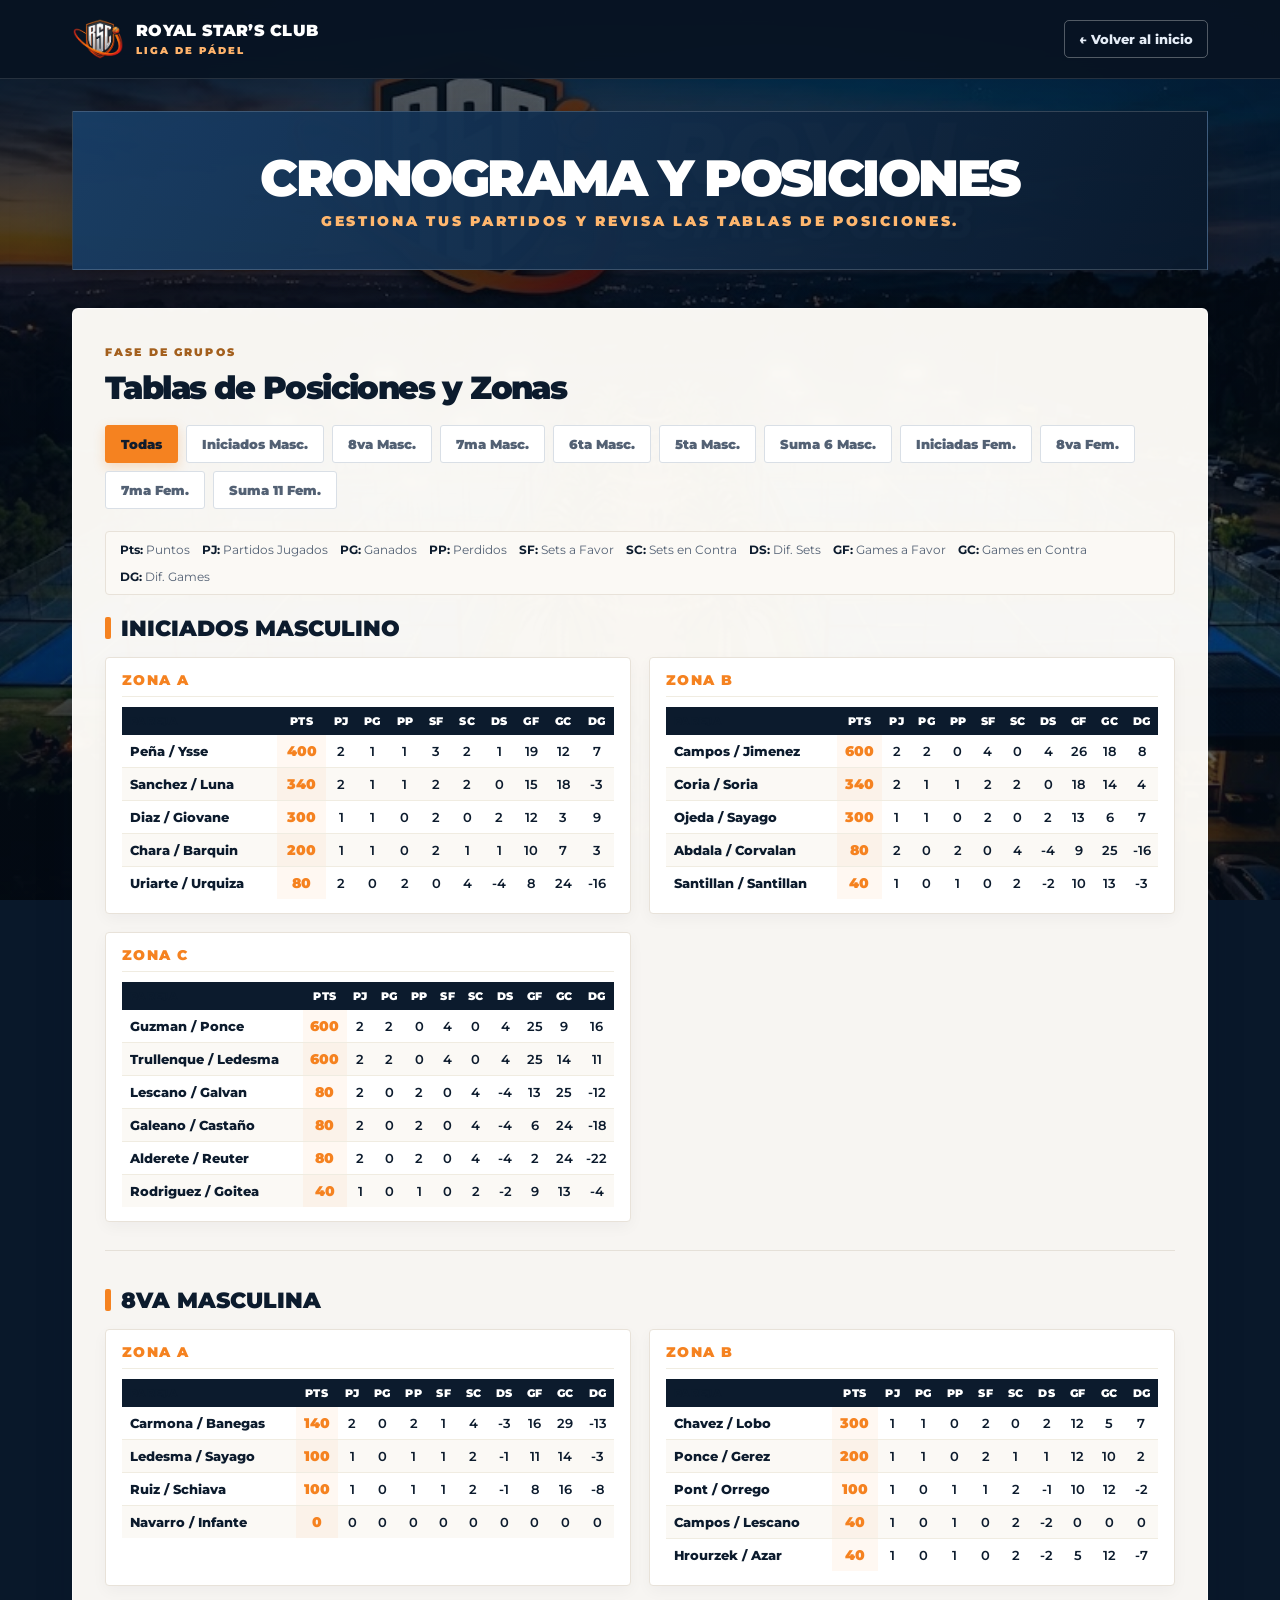
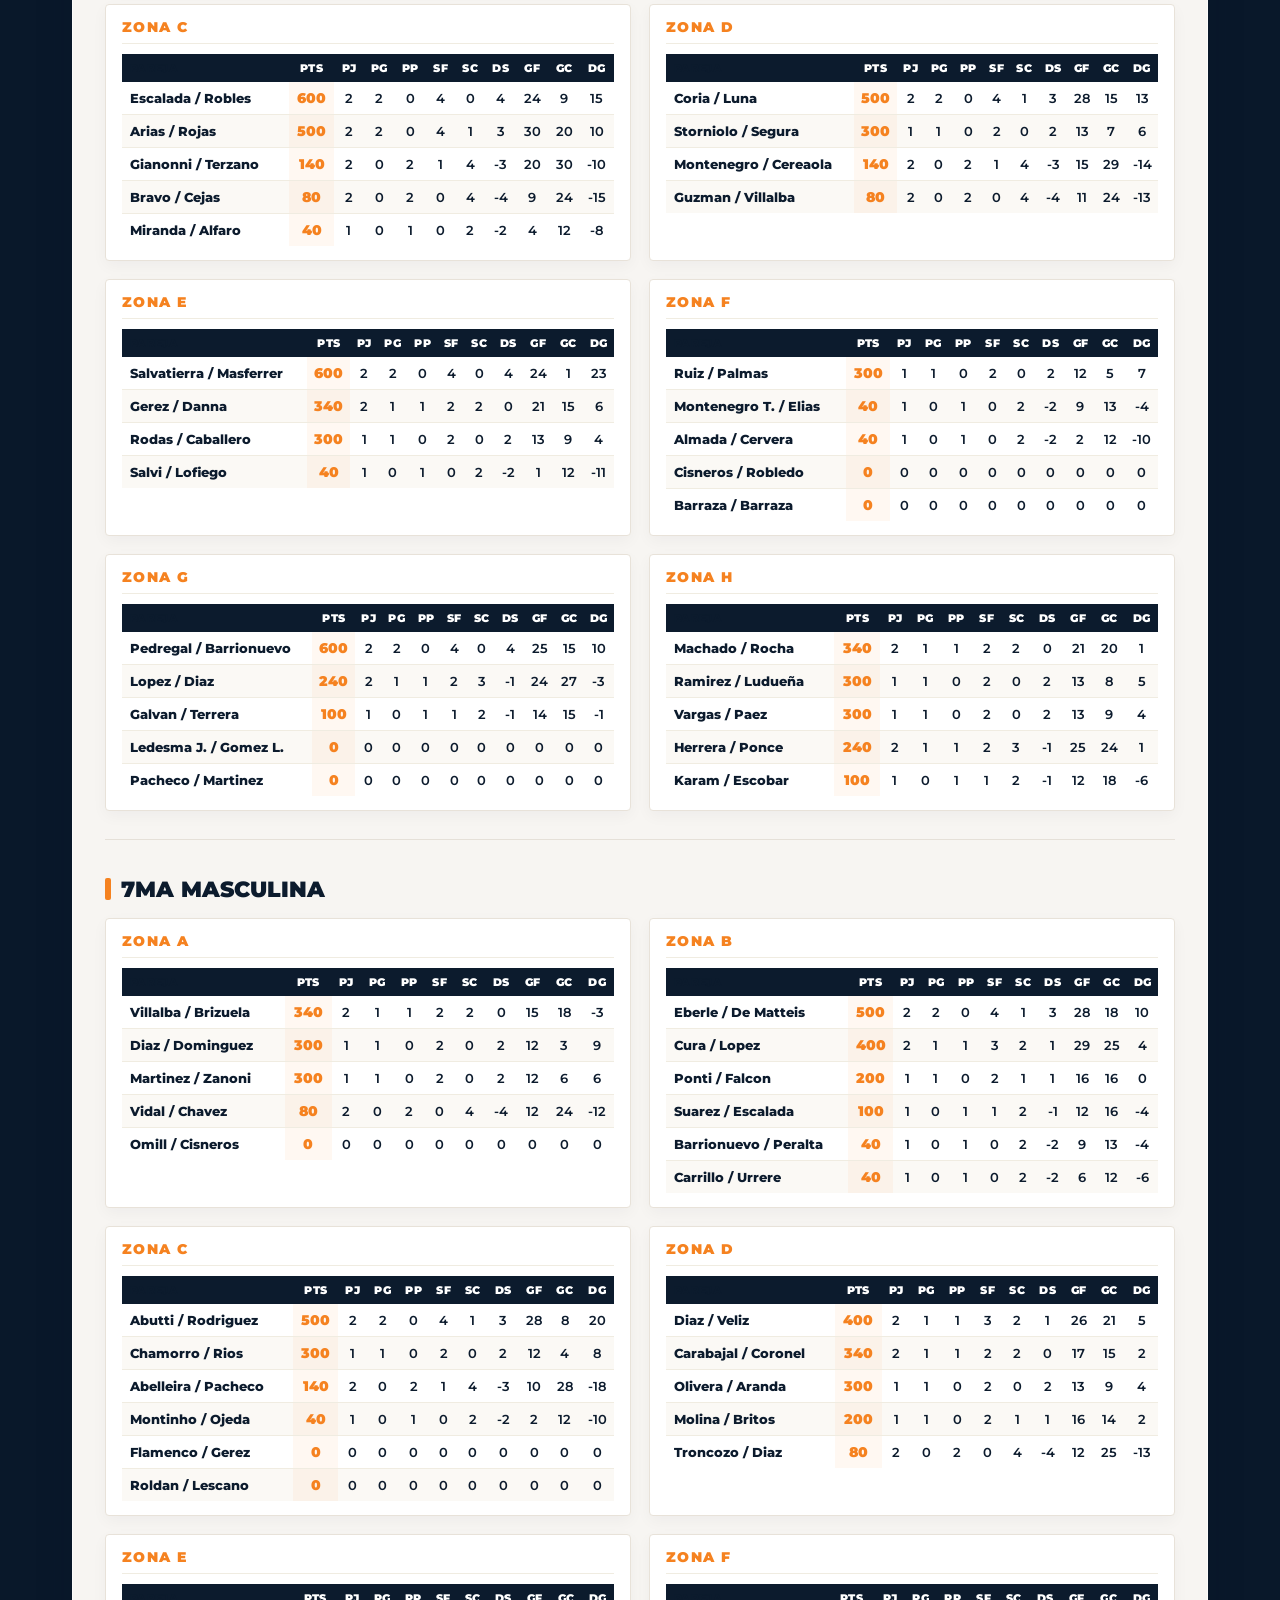
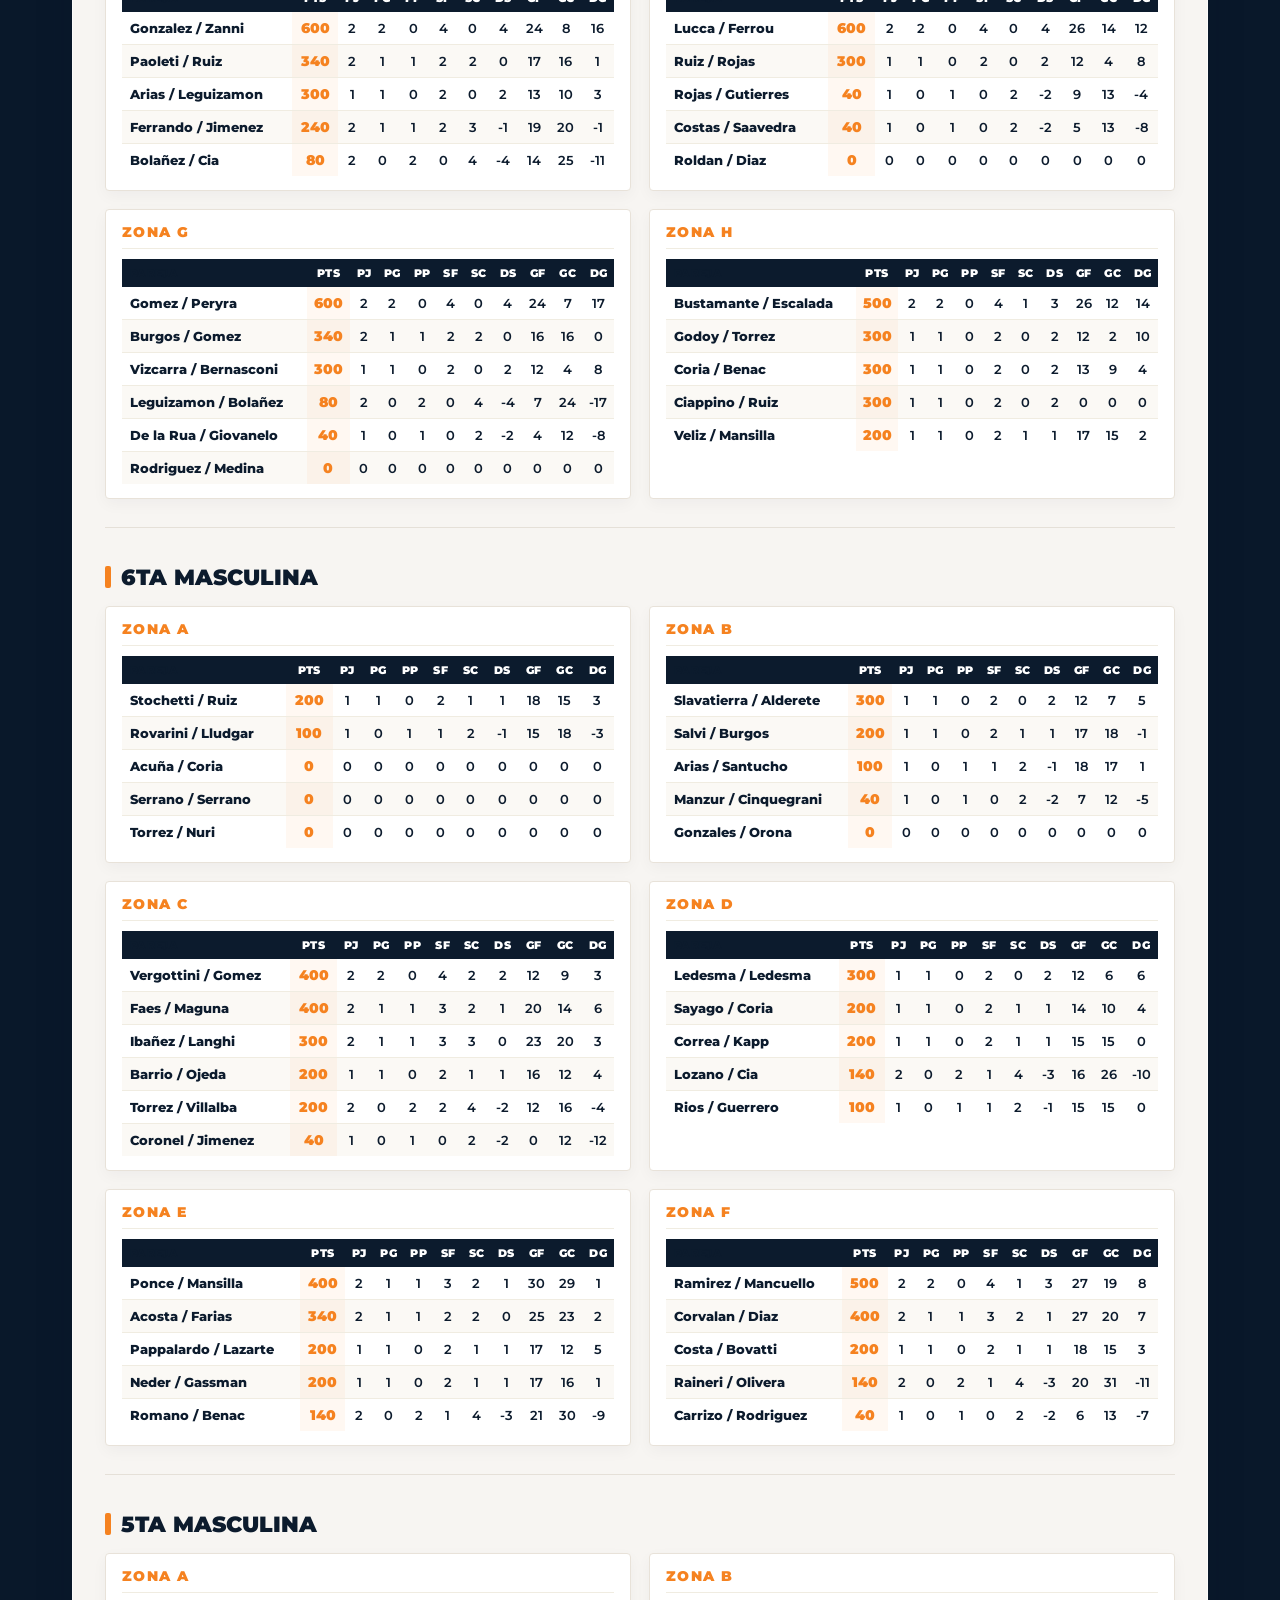
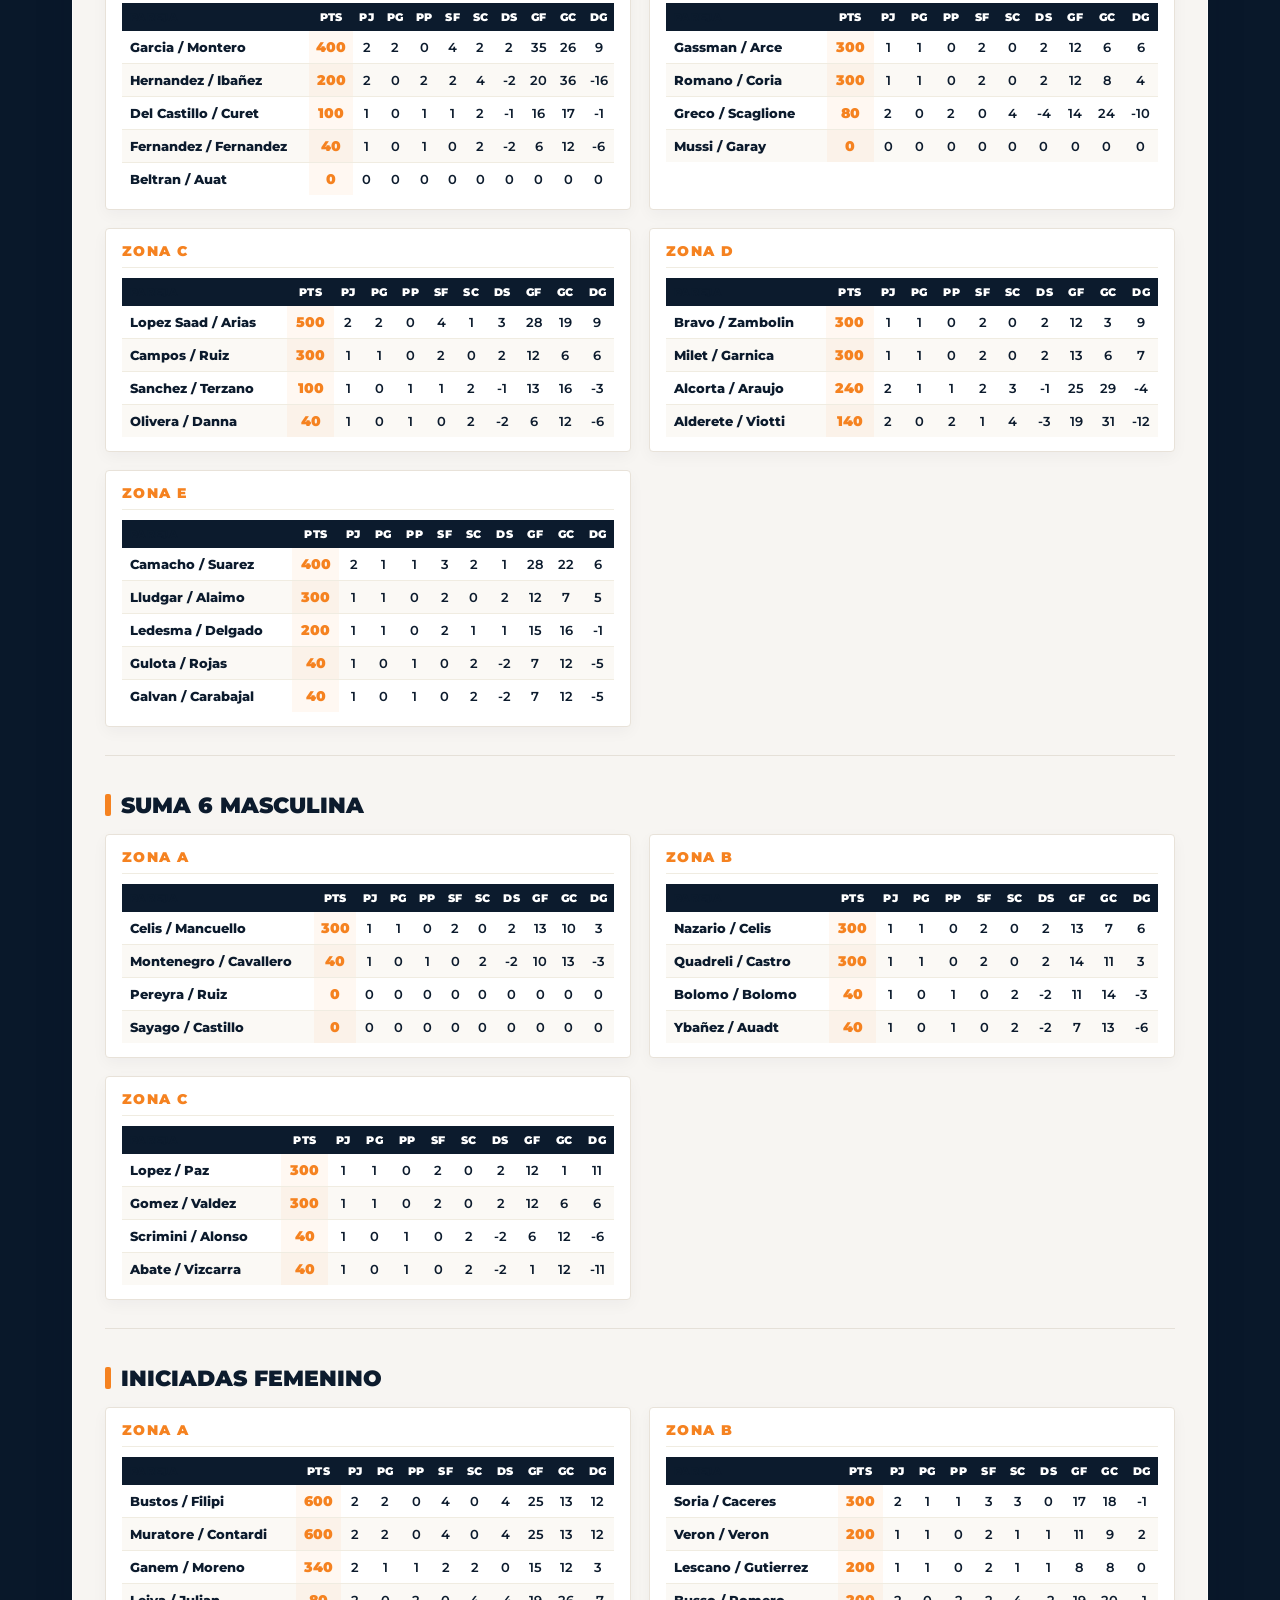
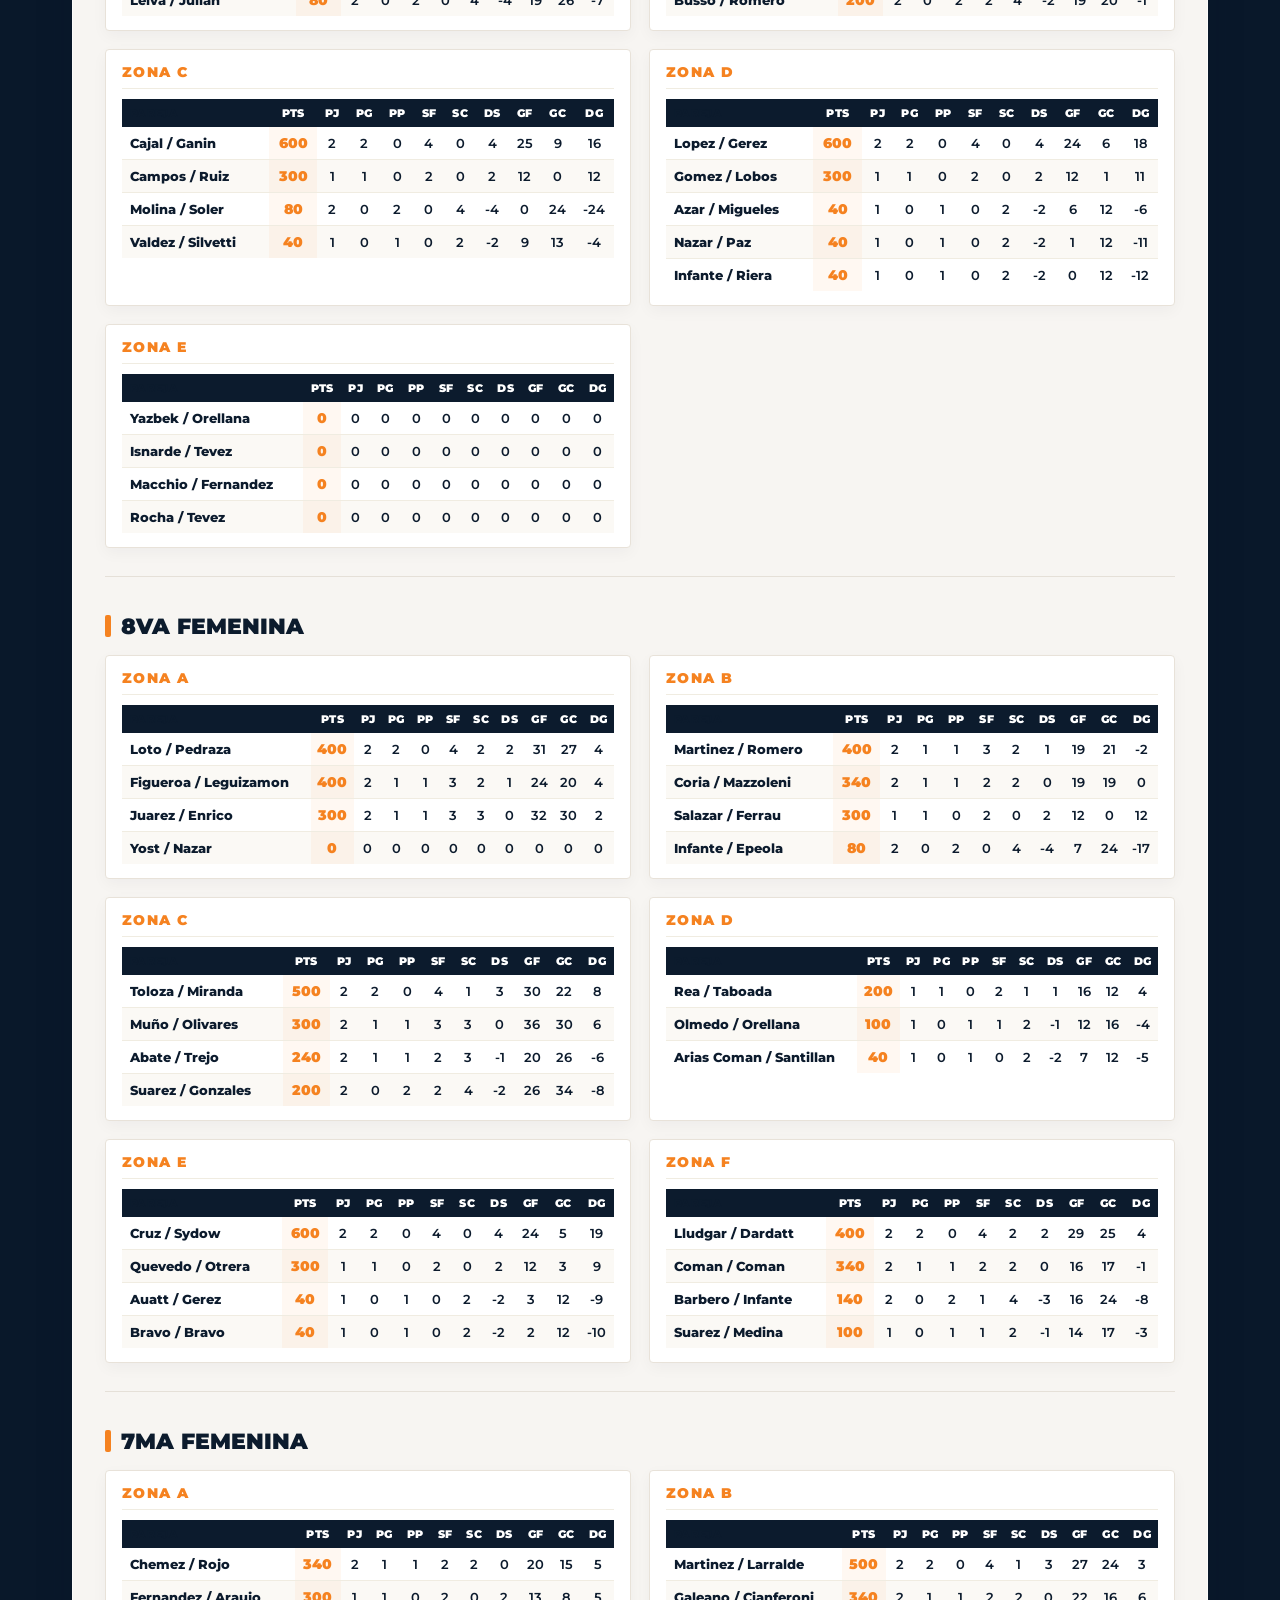
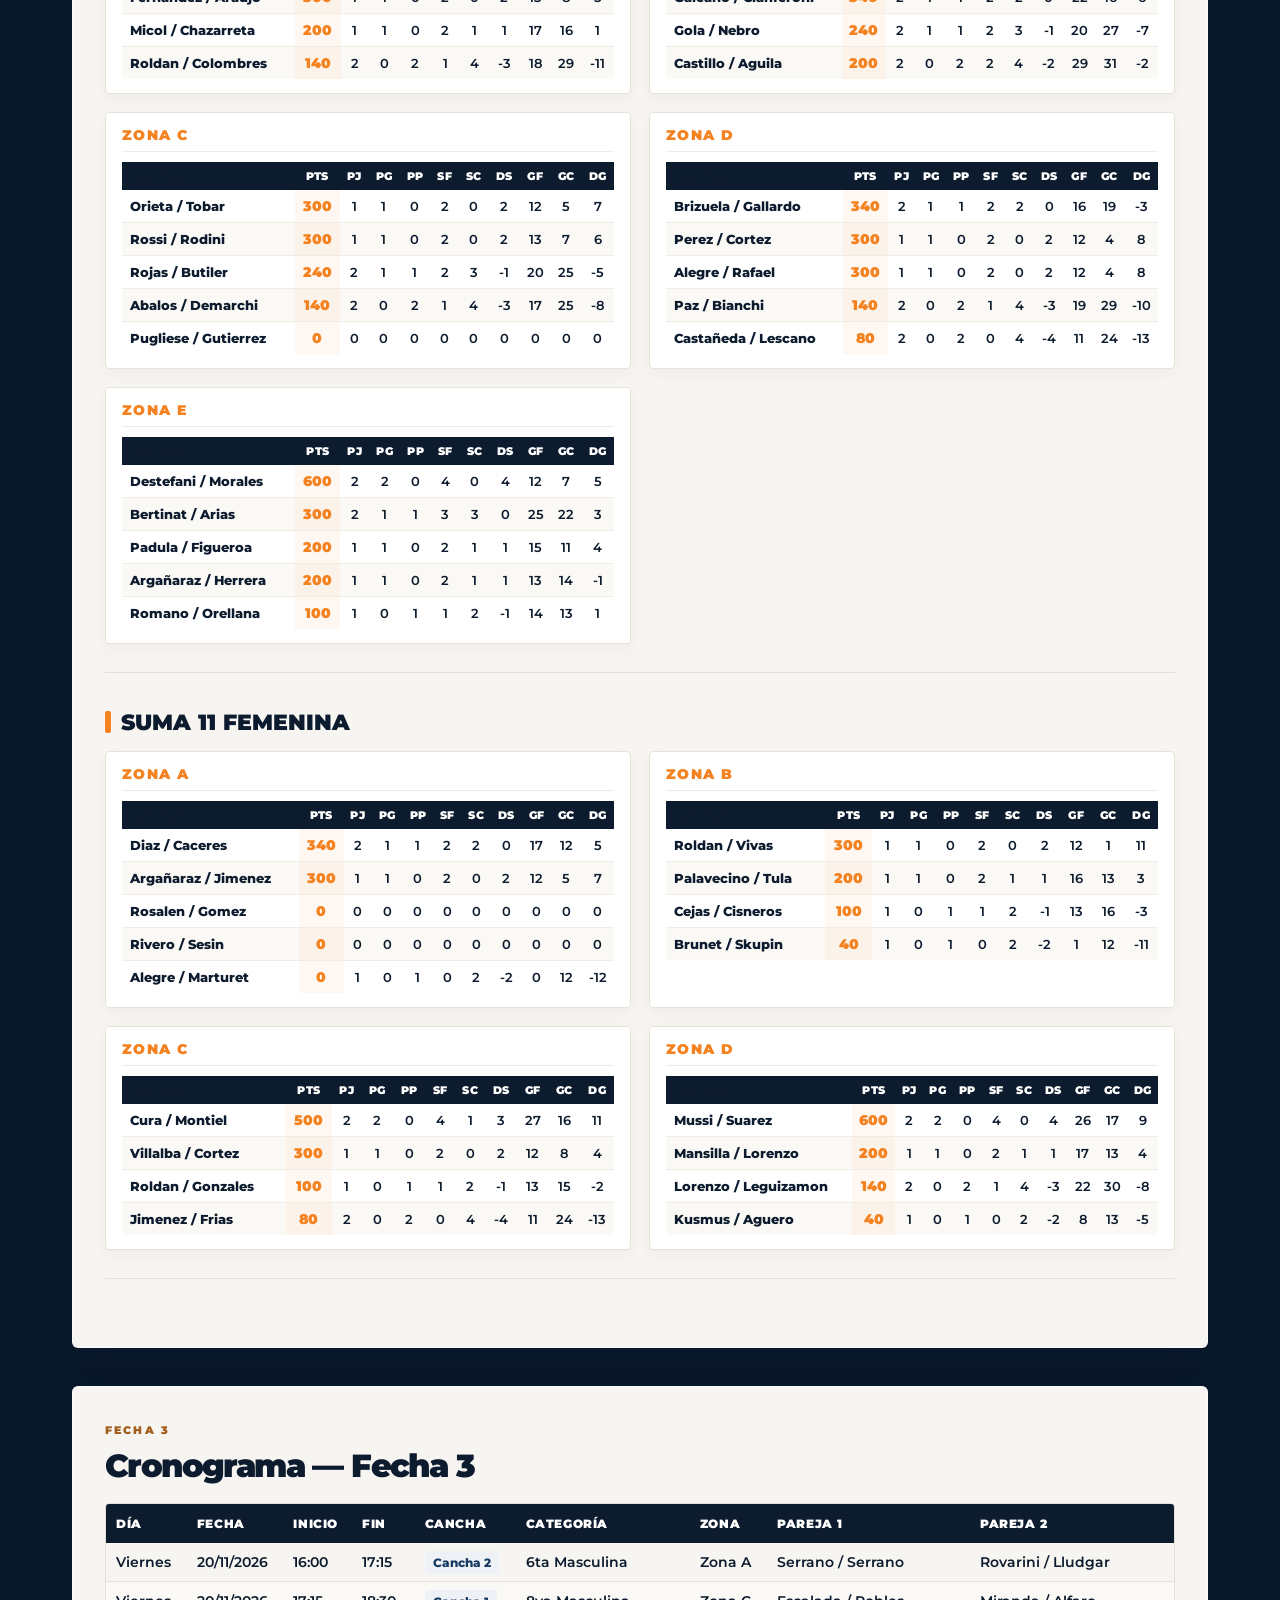
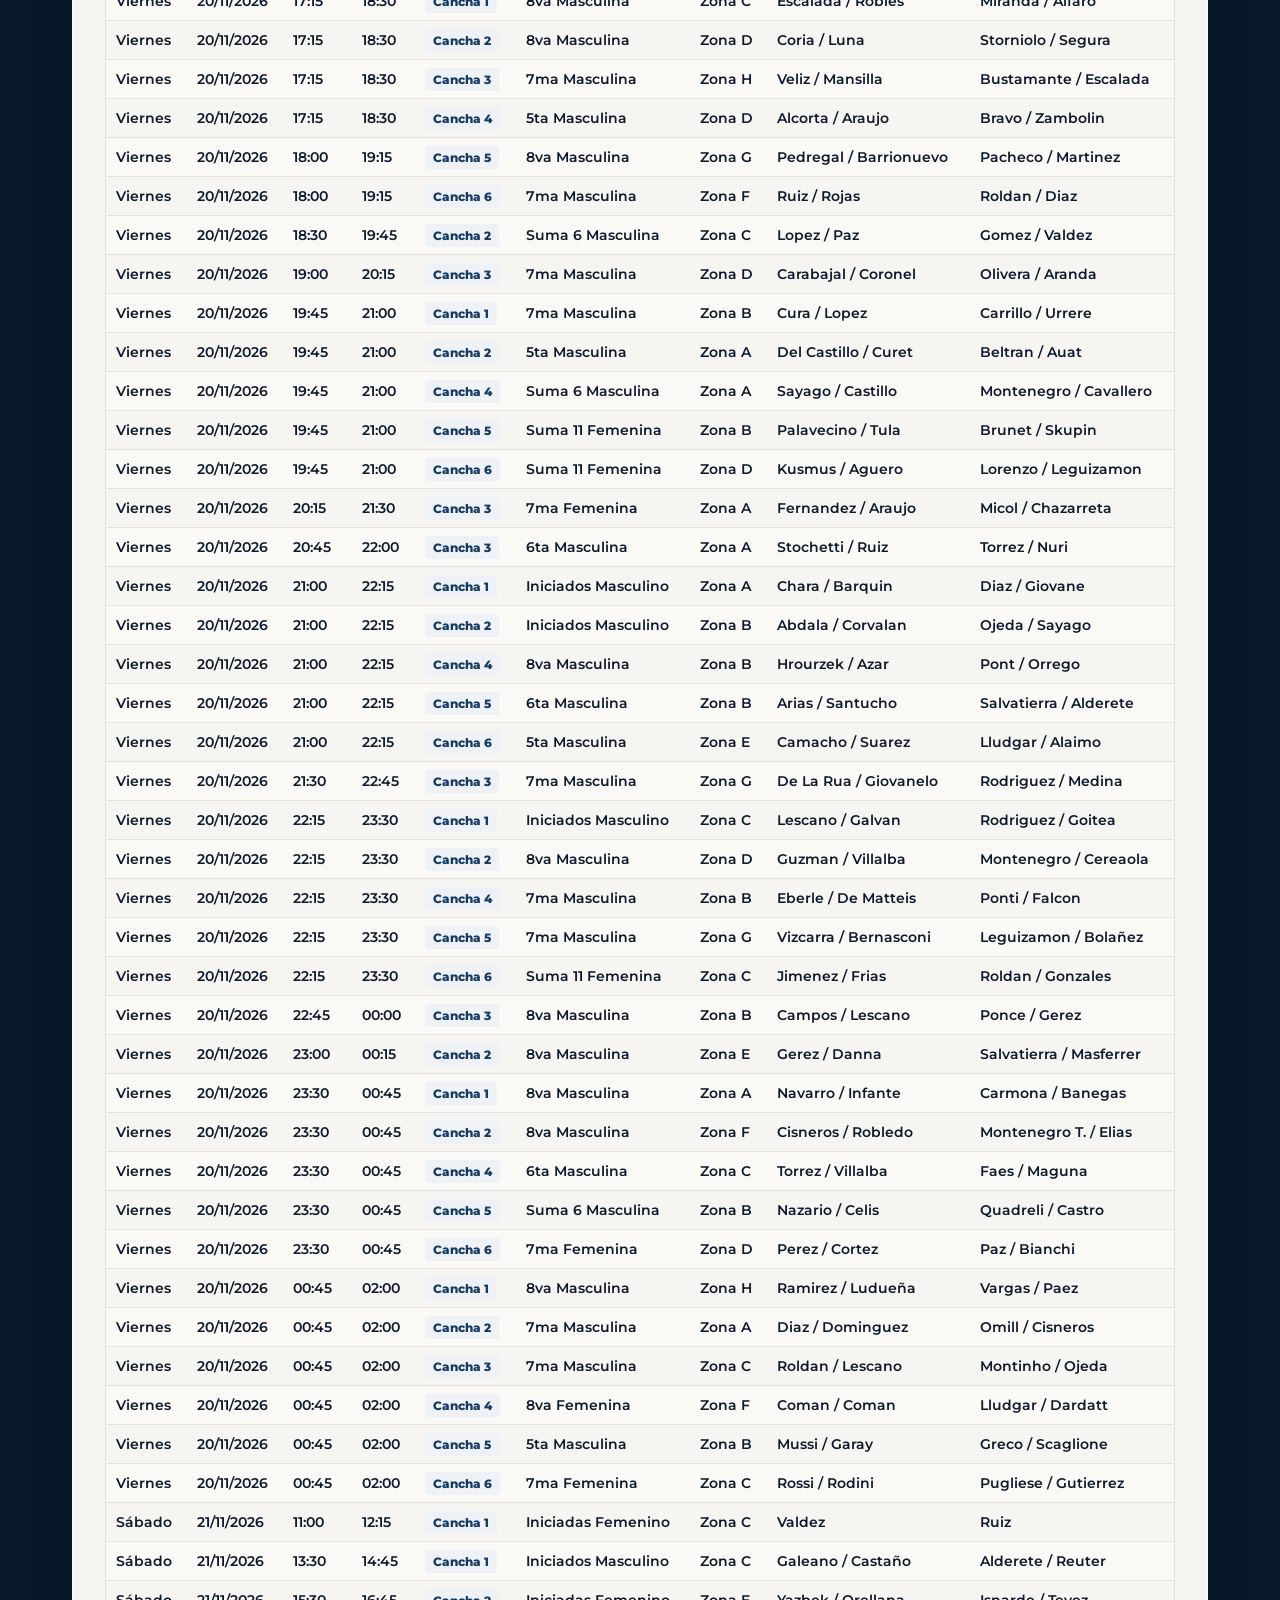
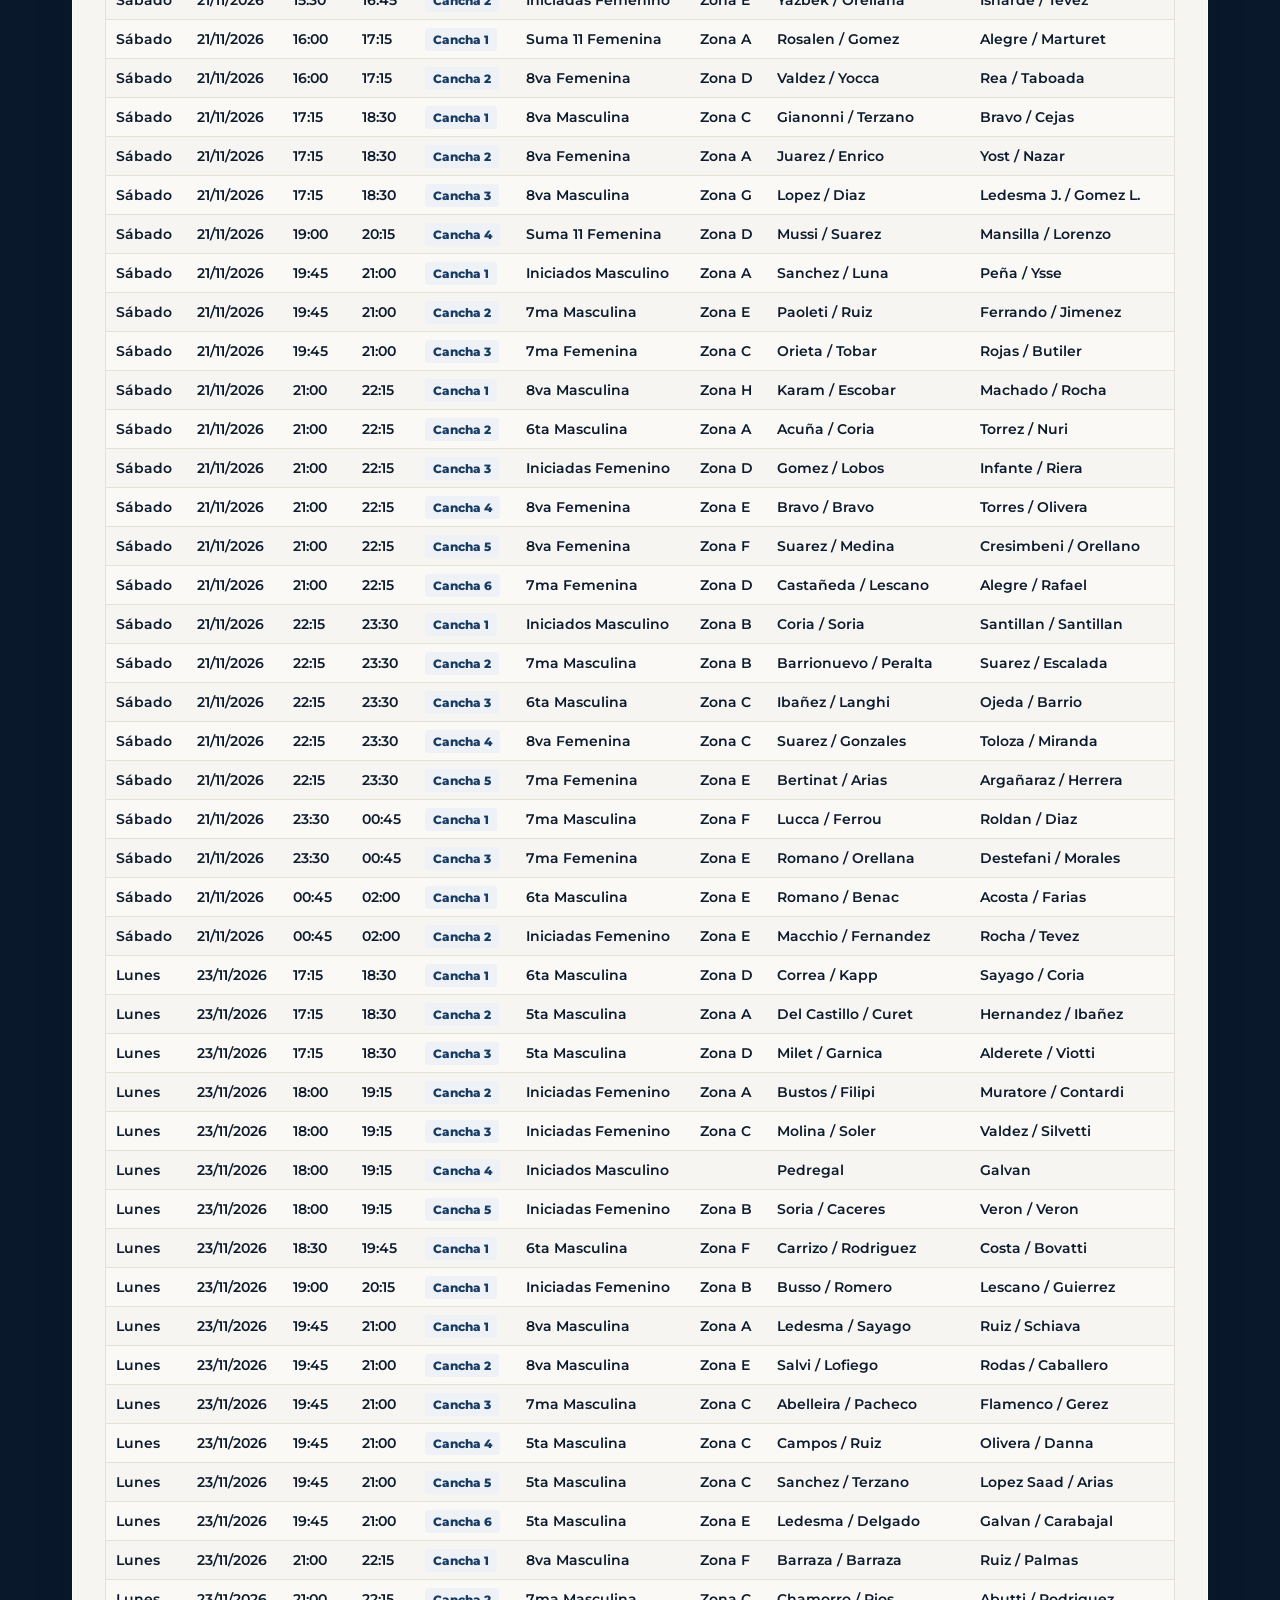
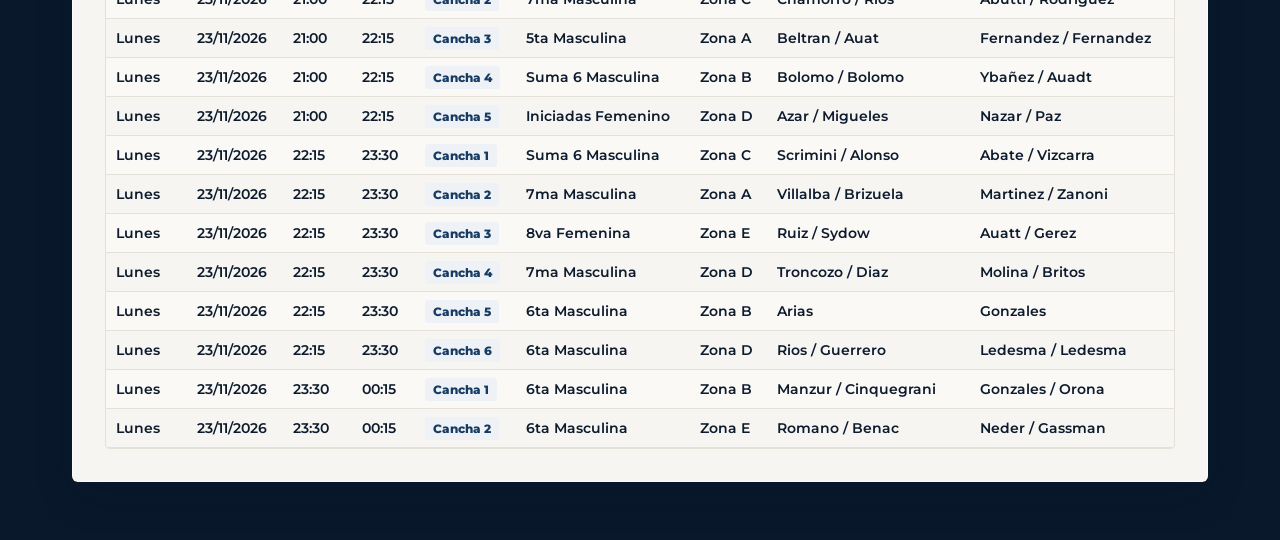
==== commit cb0ae77d: "Update print statement from 'Hello' to 'Goodbye'" ====
--- a/cronograma.html
+++ b/cronograma.html
@@ -139,11 +139,11 @@
                     <tr><th class="col-pareja">Pareja</th><th>Pts</th><th>PJ</th><th>PG</th><th>PP</th><th>SF</th><th>SC</th><th>DS</th><th>GF</th><th>GC</th><th>DG</th></tr>
                   </thead>
                   <tbody>
-                    <tr><td class="col-pareja">Peña / Ysse</td><td class="pts">300</td><td>1</td><td>1</td><td>0</td><td>2</td><td>0</td><td>2</td><td>12</td><td>2</td><td>10</td></tr>
+                    <tr><td class="col-pareja">Peña / Ysse</td><td class="pts">400</td><td>2</td><td>1</td><td>1</td><td>3</td><td>2</td><td>1</td><td>19</td><td>12</td><td>7</td></tr>
+                    <tr><td class="col-pareja">Sanchez / Luna</td><td class="pts">340</td><td>2</td><td>1</td><td>1</td><td>2</td><td>2</td><td>0</td><td>15</td><td>18</td><td>-3</td></tr>
                     <tr><td class="col-pareja">Diaz / Giovane</td><td class="pts">300</td><td>1</td><td>1</td><td>0</td><td>2</td><td>0</td><td>2</td><td>12</td><td>3</td><td>9</td></tr>
-                    <tr><td class="col-pareja">Sanchez / Luna</td><td class="pts">40</td><td>1</td><td>0</td><td>1</td><td>0</td><td>2</td><td>-2</td><td>3</td><td>12</td><td>-9</td></tr>
-                    <tr><td class="col-pareja">Uriarte / Urquiza</td><td class="pts">40</td><td>1</td><td>0</td><td>1</td><td>0</td><td>2</td><td>-2</td><td>2</td><td>12</td><td>-10</td></tr>
-                    <tr><td class="col-pareja">Chara / Barquin</td><td class="pts">0</td><td>0</td><td>0</td><td>0</td><td>0</td><td>0</td><td>0</td><td>0</td><td>0</td><td>0</td></tr>
+                    <tr><td class="col-pareja">Chara / Barquin</td><td class="pts">200</td><td>1</td><td>1</td><td>0</td><td>2</td><td>1</td><td>1</td><td>10</td><td>7</td><td>3</td></tr>
+                    <tr><td class="col-pareja">Uriarte / Urquiza</td><td class="pts">80</td><td>2</td><td>0</td><td>2</td><td>0</td><td>4</td><td>-4</td><td>8</td><td>24</td><td>-16</td></tr>
                   </tbody>
                 </table>
               </div>
@@ -157,11 +157,11 @@
                     <tr><th class="col-pareja">Pareja</th><th>Pts</th><th>PJ</th><th>PG</th><th>PP</th><th>SF</th><th>SC</th><th>DS</th><th>GF</th><th>GC</th><th>DG</th></tr>
                   </thead>
                   <tbody>
+                    <tr><td class="col-pareja">Campos / Jimenez</td><td class="pts">600</td><td>2</td><td>2</td><td>0</td><td>4</td><td>0</td><td>4</td><td>26</td><td>18</td><td>8</td></tr>
+                    <tr><td class="col-pareja">Coria / Soria</td><td class="pts">340</td><td>2</td><td>1</td><td>1</td><td>2</td><td>2</td><td>0</td><td>18</td><td>14</td><td>4</td></tr>
                     <tr><td class="col-pareja">Ojeda / Sayago</td><td class="pts">300</td><td>1</td><td>1</td><td>0</td><td>2</td><td>0</td><td>2</td><td>13</td><td>6</td><td>7</td></tr>
-                    <tr><td class="col-pareja">Campos / Jimenez</td><td class="pts">300</td><td>1</td><td>1</td><td>0</td><td>2</td><td>0</td><td>2</td><td>13</td><td>8</td><td>5</td></tr>
-                    <tr><td class="col-pareja">Abdala / Corvalan</td><td class="pts">40</td><td>1</td><td>0</td><td>1</td><td>0</td><td>2</td><td>-2</td><td>8</td><td>13</td><td>-5</td></tr>
-                    <tr><td class="col-pareja">Coria / Soria</td><td class="pts">40</td><td>1</td><td>0</td><td>1</td><td>0</td><td>2</td><td>-2</td><td>6</td><td>13</td><td>-7</td></tr>
-                    <tr><td class="col-pareja">Santillan / Santillan</td><td class="pts">0</td><td>0</td><td>0</td><td>0</td><td>0</td><td>0</td><td>0</td><td>0</td><td>0</td><td>0</td></tr>
+                    <tr><td class="col-pareja">Abdala / Corvalan</td><td class="pts">80</td><td>2</td><td>0</td><td>2</td><td>0</td><td>4</td><td>-4</td><td>9</td><td>25</td><td>-16</td></tr>
+                    <tr><td class="col-pareja">Santillan / Santillan</td><td class="pts">40</td><td>1</td><td>0</td><td>1</td><td>0</td><td>2</td><td>-2</td><td>10</td><td>13</td><td>-3</td></tr>
                   </tbody>
                 </table>
               </div>
@@ -175,12 +175,12 @@
                     <tr><th class="col-pareja">Pareja</th><th>Pts</th><th>PJ</th><th>PG</th><th>PP</th><th>SF</th><th>SC</th><th>DS</th><th>GF</th><th>GC</th><th>DG</th></tr>
                   </thead>
                   <tbody>
-                    <tr><td class="col-pareja">Guzman / Ponce</td><td class="pts">300</td><td>1</td><td>1</td><td>0</td><td>2</td><td>0</td><td>2</td><td>12</td><td>1</td><td>11</td></tr>
-                    <tr><td class="col-pareja">Trullenque / Ledesma</td><td class="pts">300</td><td>1</td><td>1</td><td>0</td><td>2</td><td>0</td><td>2</td><td>13</td><td>9</td><td>4</td></tr>
+                    <tr><td class="col-pareja">Guzman / Ponce</td><td class="pts">600</td><td>2</td><td>2</td><td>0</td><td>4</td><td>0</td><td>4</td><td>25</td><td>9</td><td>16</td></tr>
+                    <tr><td class="col-pareja">Trullenque / Ledesma</td><td class="pts">600</td><td>2</td><td>2</td><td>0</td><td>4</td><td>0</td><td>4</td><td>25</td><td>14</td><td>11</td></tr>
+                    <tr><td class="col-pareja">Lescano / Galvan</td><td class="pts">80</td><td>2</td><td>0</td><td>2</td><td>0</td><td>4</td><td>-4</td><td>13</td><td>25</td><td>-12</td></tr>
+                    <tr><td class="col-pareja">Galeano / Castaño</td><td class="pts">80</td><td>2</td><td>0</td><td>2</td><td>0</td><td>4</td><td>-4</td><td>6</td><td>24</td><td>-18</td></tr>
+                    <tr><td class="col-pareja">Alderete / Reuter</td><td class="pts">80</td><td>2</td><td>0</td><td>2</td><td>0</td><td>4</td><td>-4</td><td>2</td><td>24</td><td>-22</td></tr>
                     <tr><td class="col-pareja">Rodriguez / Goitea</td><td class="pts">40</td><td>1</td><td>0</td><td>1</td><td>0</td><td>2</td><td>-2</td><td>9</td><td>13</td><td>-4</td></tr>
-                    <tr><td class="col-pareja">Lescano / Galvan</td><td class="pts">40</td><td>1</td><td>0</td><td>1</td><td>0</td><td>2</td><td>-2</td><td>5</td><td>12</td><td>-7</td></tr>
-                    <tr><td class="col-pareja">Alderete / Reuter</td><td class="pts">40</td><td>1</td><td>0</td><td>1</td><td>0</td><td>2</td><td>-2</td><td>2</td><td>12</td><td>-10</td></tr>
-                    <tr><td class="col-pareja">Galeano / Castaño</td><td class="pts">40</td><td>1</td><td>0</td><td>1</td><td>0</td><td>2</td><td>-2</td><td>1</td><td>12</td><td>-11</td></tr>
                   </tbody>
                 </table>
               </div>
@@ -200,7 +200,7 @@
                     <tr><th class="col-pareja">Pareja</th><th>Pts</th><th>PJ</th><th>PG</th><th>PP</th><th>SF</th><th>SC</th><th>DS</th><th>GF</th><th>GC</th><th>DG</th></tr>
                   </thead>
                   <tbody>
-                    <tr><td class="col-pareja">Carmona / Banegas</td><td class="pts">100</td><td>1</td><td>0</td><td>1</td><td>1</td><td>2</td><td>-1</td><td>15</td><td>17</td><td>-2</td></tr>
+                    <tr><td class="col-pareja">Carmona / Banegas</td><td class="pts">140</td><td>2</td><td>0</td><td>2</td><td>1</td><td>4</td><td>-3</td><td>16</td><td>29</td><td>-13</td></tr>
                     <tr><td class="col-pareja">Ledesma / Sayago</td><td class="pts">100</td><td>1</td><td>0</td><td>1</td><td>1</td><td>2</td><td>-1</td><td>11</td><td>14</td><td>-3</td></tr>
                     <tr><td class="col-pareja">Ruiz / Schiava</td><td class="pts">100</td><td>1</td><td>0</td><td>1</td><td>1</td><td>2</td><td>-1</td><td>8</td><td>16</td><td>-8</td></tr>
                     <tr><td class="col-pareja">Navarro / Infante</td><td class="pts">0</td><td>0</td><td>0</td><td>0</td><td>0</td><td>0</td><td>0</td><td>0</td><td>0</td><td>0</td></tr>
@@ -235,11 +235,11 @@
                     <tr><th class="col-pareja">Pareja</th><th>Pts</th><th>PJ</th><th>PG</th><th>PP</th><th>SF</th><th>SC</th><th>DS</th><th>GF</th><th>GC</th><th>DG</th></tr>
                   </thead>
                   <tbody>
-                    <tr><td class="col-pareja">Escalada / Robles</td><td class="pts">300</td><td>1</td><td>1</td><td>0</td><td>2</td><td>0</td><td>2</td><td>12</td><td>2</td><td>10</td></tr>
-                    <tr><td class="col-pareja">Arias / Rojas</td><td class="pts">200</td><td>1</td><td>1</td><td>0</td><td>2</td><td>1</td><td>1</td><td>18</td><td>13</td><td>5</td></tr>
-                    <tr><td class="col-pareja">Gianonni / Terzano</td><td class="pts">100</td><td>1</td><td>0</td><td>1</td><td>1</td><td>2</td><td>-1</td><td>13</td><td>18</td><td>-5</td></tr>
+                    <tr><td class="col-pareja">Escalada / Robles</td><td class="pts">600</td><td>2</td><td>2</td><td>0</td><td>4</td><td>0</td><td>4</td><td>24</td><td>9</td><td>15</td></tr>
+                    <tr><td class="col-pareja">Arias / Rojas</td><td class="pts">500</td><td>2</td><td>2</td><td>0</td><td>4</td><td>1</td><td>3</td><td>30</td><td>20</td><td>10</td></tr>
+                    <tr><td class="col-pareja">Gianonni / Terzano</td><td class="pts">140</td><td>2</td><td>0</td><td>2</td><td>1</td><td>4</td><td>-3</td><td>20</td><td>30</td><td>-10</td></tr>
+                    <tr><td class="col-pareja">Bravo / Cejas</td><td class="pts">80</td><td>2</td><td>0</td><td>2</td><td>0</td><td>4</td><td>-4</td><td>9</td><td>24</td><td>-15</td></tr>
                     <tr><td class="col-pareja">Miranda / Alfaro</td><td class="pts">40</td><td>1</td><td>0</td><td>1</td><td>0</td><td>2</td><td>-2</td><td>4</td><td>12</td><td>-8</td></tr>
-                    <tr><td class="col-pareja">Bravo / Cejas</td><td class="pts">40</td><td>1</td><td>0</td><td>1</td><td>0</td><td>2</td><td>-2</td><td>2</td><td>12</td><td>-10</td></tr>
                   </tbody>
                 </table>
               </div>
@@ -253,10 +253,10 @@
                     <tr><th class="col-pareja">Pareja</th><th>Pts</th><th>PJ</th><th>PG</th><th>PP</th><th>SF</th><th>SC</th><th>DS</th><th>GF</th><th>GC</th><th>DG</th></tr>
                   </thead>
                   <tbody>
-                    <tr><td class="col-pareja">Coria / Luna</td><td class="pts">200</td><td>1</td><td>1</td><td>0</td><td>2</td><td>1</td><td>1</td><td>16</td><td>8</td><td>8</td></tr>
-                    <tr><td class="col-pareja">Montenegro / Cereaola</td><td class="pts">100</td><td>1</td><td>0</td><td>1</td><td>1</td><td>2</td><td>-1</td><td>8</td><td>16</td><td>-8</td></tr>
-                    <tr><td class="col-pareja">Guzman / Villalba</td><td class="pts">40</td><td>1</td><td>0</td><td>1</td><td>0</td><td>2</td><td>-2</td><td>4</td><td>12</td><td>-8</td></tr>
-                    <tr><td class="col-pareja">Storniolo / Segura</td><td class="pts">0</td><td>0</td><td>0</td><td>0</td><td>0</td><td>0</td><td>0</td><td>0</td><td>0</td><td>0</td></tr>
+                    <tr><td class="col-pareja">Coria / Luna</td><td class="pts">500</td><td>2</td><td>2</td><td>0</td><td>4</td><td>1</td><td>3</td><td>28</td><td>15</td><td>13</td></tr>
+                    <tr><td class="col-pareja">Storniolo / Segura</td><td class="pts">300</td><td>1</td><td>1</td><td>0</td><td>2</td><td>0</td><td>2</td><td>13</td><td>7</td><td>6</td></tr>
+                    <tr><td class="col-pareja">Montenegro / Cereaola</td><td class="pts">140</td><td>2</td><td>0</td><td>2</td><td>1</td><td>4</td><td>-3</td><td>15</td><td>29</td><td>-14</td></tr>
+                    <tr><td class="col-pareja">Guzman / Villalba</td><td class="pts">80</td><td>2</td><td>0</td><td>2</td><td>0</td><td>4</td><td>-4</td><td>11</td><td>24</td><td>-13</td></tr>
                   </tbody>
                 </table>
               </div>
@@ -270,10 +270,10 @@
                     <tr><th class="col-pareja">Pareja</th><th>Pts</th><th>PJ</th><th>PG</th><th>PP</th><th>SF</th><th>SC</th><th>DS</th><th>GF</th><th>GC</th><th>DG</th></tr>
                   </thead>
                   <tbody>
-                    <tr><td class="col-pareja">Salvatierra / Masferrer</td><td class="pts">300</td><td>1</td><td>1</td><td>0</td><td>2</td><td>0</td><td>2</td><td>12</td><td>1</td><td>11</td></tr>
-                    <tr><td class="col-pareja">Gerez / Danna</td><td class="pts">300</td><td>1</td><td>1</td><td>0</td><td>2</td><td>0</td><td>2</td><td>12</td><td>2</td><td>10</td></tr>
+                    <tr><td class="col-pareja">Salvatierra / Masferrer</td><td class="pts">600</td><td>2</td><td>2</td><td>0</td><td>4</td><td>0</td><td>4</td><td>24</td><td>1</td><td>23</td></tr>
+                    <tr><td class="col-pareja">Gerez / Danna</td><td class="pts">340</td><td>2</td><td>1</td><td>1</td><td>2</td><td>2</td><td>0</td><td>21</td><td>15</td><td>6</td></tr>
+                    <tr><td class="col-pareja">Rodas / Caballero</td><td class="pts">300</td><td>1</td><td>1</td><td>0</td><td>2</td><td>0</td><td>2</td><td>13</td><td>9</td><td>4</td></tr>
                     <tr><td class="col-pareja">Salvi / Lofiego</td><td class="pts">40</td><td>1</td><td>0</td><td>1</td><td>0</td><td>2</td><td>-2</td><td>1</td><td>12</td><td>-11</td></tr>
-                    <tr><td class="col-pareja">Rodas / Caballero</td><td class="pts">0</td><td>0</td><td>0</td><td>0</td><td>0</td><td>0</td><td>0</td><td>0</td><td>0</td><td>0</td></tr>
                   </tbody>
                 </table>
               </div>
@@ -305,8 +305,8 @@
                     <tr><th class="col-pareja">Pareja</th><th>Pts</th><th>PJ</th><th>PG</th><th>PP</th><th>SF</th><th>SC</th><th>DS</th><th>GF</th><th>GC</th><th>DG</th></tr>
                   </thead>
                   <tbody>
-                    <tr><td class="col-pareja">Pedregal / Barrionuevo</td><td class="pts">300</td><td>1</td><td>1</td><td>0</td><td>2</td><td>0</td><td>2</td><td>12</td><td>6</td><td>6</td></tr>
-                    <tr><td class="col-pareja">Lopez / Diaz</td><td class="pts">200</td><td>1</td><td>1</td><td>0</td><td>2</td><td>1</td><td>1</td><td>15</td><td>14</td><td>1</td></tr>
+                    <tr><td class="col-pareja">Pedregal / Barrionuevo</td><td class="pts">600</td><td>2</td><td>2</td><td>0</td><td>4</td><td>0</td><td>4</td><td>25</td><td>15</td><td>10</td></tr>
+                    <tr><td class="col-pareja">Lopez / Diaz</td><td class="pts">240</td><td>2</td><td>1</td><td>1</td><td>2</td><td>3</td><td>-1</td><td>24</td><td>27</td><td>-3</td></tr>
                     <tr><td class="col-pareja">Galvan / Terrera</td><td class="pts">100</td><td>1</td><td>0</td><td>1</td><td>1</td><td>2</td><td>-1</td><td>14</td><td>15</td><td>-1</td></tr>
                     <tr><td class="col-pareja">Ledesma J. / Gomez L.</td><td class="pts">0</td><td>0</td><td>0</td><td>0</td><td>0</td><td>0</td><td>0</td><td>0</td><td>0</td><td>0</td></tr>
                     <tr><td class="col-pareja">Pacheco / Martinez</td><td class="pts">0</td><td>0</td><td>0</td><td>0</td><td>0</td><td>0</td><td>0</td><td>0</td><td>0</td><td>0</td></tr>
@@ -323,11 +323,11 @@
                     <tr><th class="col-pareja">Pareja</th><th>Pts</th><th>PJ</th><th>PG</th><th>PP</th><th>SF</th><th>SC</th><th>DS</th><th>GF</th><th>GC</th><th>DG</th></tr>
                   </thead>
                   <tbody>
+                    <tr><td class="col-pareja">Machado / Rocha</td><td class="pts">340</td><td>2</td><td>1</td><td>1</td><td>2</td><td>2</td><td>0</td><td>21</td><td>20</td><td>1</td></tr>
                     <tr><td class="col-pareja">Ramirez / Ludueña</td><td class="pts">300</td><td>1</td><td>1</td><td>0</td><td>2</td><td>0</td><td>2</td><td>13</td><td>8</td><td>5</td></tr>
                     <tr><td class="col-pareja">Vargas / Paez</td><td class="pts">300</td><td>1</td><td>1</td><td>0</td><td>2</td><td>0</td><td>2</td><td>13</td><td>9</td><td>4</td></tr>
-                    <tr><td class="col-pareja">Herrera / Ponce</td><td class="pts">200</td><td>1</td><td>1</td><td>0</td><td>2</td><td>1</td><td>1</td><td>18</td><td>12</td><td>6</td></tr>
+                    <tr><td class="col-pareja">Herrera / Ponce</td><td class="pts">240</td><td>2</td><td>1</td><td>1</td><td>2</td><td>3</td><td>-1</td><td>25</td><td>24</td><td>1</td></tr>
                     <tr><td class="col-pareja">Karam / Escobar</td><td class="pts">100</td><td>1</td><td>0</td><td>1</td><td>1</td><td>2</td><td>-1</td><td>12</td><td>18</td><td>-6</td></tr>
-                    <tr><td class="col-pareja">Machado / Rocha</td><td class="pts">40</td><td>1</td><td>0</td><td>1</td><td>0</td><td>2</td><td>-2</td><td>9</td><td>13</td><td>-4</td></tr>
                   </tbody>
                 </table>
               </div>
@@ -347,10 +347,10 @@
                     <tr><th class="col-pareja">Pareja</th><th>Pts</th><th>PJ</th><th>PG</th><th>PP</th><th>SF</th><th>SC</th><th>DS</th><th>GF</th><th>GC</th><th>DG</th></tr>
                   </thead>
                   <tbody>
+                    <tr><td class="col-pareja">Villalba / Brizuela</td><td class="pts">340</td><td>2</td><td>1</td><td>1</td><td>2</td><td>2</td><td>0</td><td>15</td><td>18</td><td>-3</td></tr>
                     <tr><td class="col-pareja">Diaz / Dominguez</td><td class="pts">300</td><td>1</td><td>1</td><td>0</td><td>2</td><td>0</td><td>2</td><td>12</td><td>3</td><td>9</td></tr>
                     <tr><td class="col-pareja">Martinez / Zanoni</td><td class="pts">300</td><td>1</td><td>1</td><td>0</td><td>2</td><td>0</td><td>2</td><td>12</td><td>6</td><td>6</td></tr>
-                    <tr><td class="col-pareja">Vidal / Chavez</td><td class="pts">40</td><td>1</td><td>0</td><td>1</td><td>0</td><td>2</td><td>-2</td><td>6</td><td>12</td><td>-6</td></tr>
-                    <tr><td class="col-pareja">Villalba / Brizuela</td><td class="pts">40</td><td>1</td><td>0</td><td>1</td><td>0</td><td>2</td><td>-2</td><td>3</td><td>12</td><td>-9</td></tr>
+                    <tr><td class="col-pareja">Vidal / Chavez</td><td class="pts">80</td><td>2</td><td>0</td><td>2</td><td>0</td><td>4</td><td>-4</td><td>12</td><td>24</td><td>-12</td></tr>
                     <tr><td class="col-pareja">Omill / Cisneros</td><td class="pts">0</td><td>0</td><td>0</td><td>0</td><td>0</td><td>0</td><td>0</td><td>0</td><td>0</td><td>0</td></tr>
                   </tbody>
                 </table>
@@ -365,12 +365,12 @@
                     <tr><th class="col-pareja">Pareja</th><th>Pts</th><th>PJ</th><th>PG</th><th>PP</th><th>SF</th><th>SC</th><th>DS</th><th>GF</th><th>GC</th><th>DG</th></tr>
                   </thead>
                   <tbody>
-                    <tr><td class="col-pareja">Cura / Lopez</td><td class="pts">300</td><td>1</td><td>1</td><td>0</td><td>2</td><td>0</td><td>2</td><td>13</td><td>9</td><td>4</td></tr>
-                    <tr><td class="col-pareja">Eberle / De Matteis</td><td class="pts">200</td><td>1</td><td>1</td><td>0</td><td>2</td><td>1</td><td>1</td><td>16</td><td>12</td><td>4</td></tr>
+                    <tr><td class="col-pareja">Eberle / De Matteis</td><td class="pts">500</td><td>2</td><td>2</td><td>0</td><td>4</td><td>1</td><td>3</td><td>28</td><td>18</td><td>10</td></tr>
+                    <tr><td class="col-pareja">Cura / Lopez</td><td class="pts">400</td><td>2</td><td>1</td><td>1</td><td>3</td><td>2</td><td>1</td><td>29</td><td>25</td><td>4</td></tr>
+                    <tr><td class="col-pareja">Ponti / Falcon</td><td class="pts">200</td><td>1</td><td>1</td><td>0</td><td>2</td><td>1</td><td>1</td><td>16</td><td>16</td><td>0</td></tr>
                     <tr><td class="col-pareja">Suarez / Escalada</td><td class="pts">100</td><td>1</td><td>0</td><td>1</td><td>1</td><td>2</td><td>-1</td><td>12</td><td>16</td><td>-4</td></tr>
                     <tr><td class="col-pareja">Barrionuevo / Peralta</td><td class="pts">40</td><td>1</td><td>0</td><td>1</td><td>0</td><td>2</td><td>-2</td><td>9</td><td>13</td><td>-4</td></tr>
-                    <tr><td class="col-pareja">Carrillo / Urrere</td><td class="pts">0</td><td>0</td><td>0</td><td>0</td><td>0</td><td>0</td><td>0</td><td>0</td><td>0</td><td>0</td></tr>
-                    <tr><td class="col-pareja">Ponti / Falcon</td><td class="pts">0</td><td>0</td><td>0</td><td>0</td><td>0</td><td>0</td><td>0</td><td>0</td><td>0</td><td>0</td></tr>
+                    <tr><td class="col-pareja">Carrillo / Urrere</td><td class="pts">40</td><td>1</td><td>0</td><td>1</td><td>0</td><td>2</td><td>-2</td><td>6</td><td>12</td><td>-6</td></tr>
                   </tbody>
                 </table>
               </div>
@@ -384,9 +384,9 @@
                     <tr><th class="col-pareja">Pareja</th><th>Pts</th><th>PJ</th><th>PG</th><th>PP</th><th>SF</th><th>SC</th><th>DS</th><th>GF</th><th>GC</th><th>DG</th></tr>
                   </thead>
                   <tbody>
-                    <tr><td class="col-pareja">Abutti / Rodriguez</td><td class="pts">300</td><td>1</td><td>1</td><td>0</td><td>2</td><td>0</td><td>2</td><td>12</td><td>2</td><td>10</td></tr>
+                    <tr><td class="col-pareja">Abutti / Rodriguez</td><td class="pts">500</td><td>2</td><td>2</td><td>0</td><td>4</td><td>1</td><td>3</td><td>28</td><td>8</td><td>20</td></tr>
                     <tr><td class="col-pareja">Chamorro / Rios</td><td class="pts">300</td><td>1</td><td>1</td><td>0</td><td>2</td><td>0</td><td>2</td><td>12</td><td>4</td><td>8</td></tr>
-                    <tr><td class="col-pareja">Abelleira / Pacheco</td><td class="pts">40</td><td>1</td><td>0</td><td>1</td><td>0</td><td>2</td><td>-2</td><td>4</td><td>12</td><td>-8</td></tr>
+                    <tr><td class="col-pareja">Abelleira / Pacheco</td><td class="pts">140</td><td>2</td><td>0</td><td>2</td><td>1</td><td>4</td><td>-3</td><td>10</td><td>28</td><td>-18</td></tr>
                     <tr><td class="col-pareja">Montinho / Ojeda</td><td class="pts">40</td><td>1</td><td>0</td><td>1</td><td>0</td><td>2</td><td>-2</td><td>2</td><td>12</td><td>-10</td></tr>
                     <tr><td class="col-pareja">Flamenco / Gerez</td><td class="pts">0</td><td>0</td><td>0</td><td>0</td><td>0</td><td>0</td><td>0</td><td>0</td><td>0</td><td>0</td></tr>
                     <tr><td class="col-pareja">Roldan / Lescano</td><td class="pts">0</td><td>0</td><td>0</td><td>0</td><td>0</td><td>0</td><td>0</td><td>0</td><td>0</td><td>0</td></tr>
@@ -403,11 +403,11 @@
                     <tr><th class="col-pareja">Pareja</th><th>Pts</th><th>PJ</th><th>PG</th><th>PP</th><th>SF</th><th>SC</th><th>DS</th><th>GF</th><th>GC</th><th>DG</th></tr>
                   </thead>
                   <tbody>
-                    <tr><td class="col-pareja">Carabajal / Coronel</td><td class="pts">300</td><td>1</td><td>1</td><td>0</td><td>2</td><td>0</td><td>2</td><td>12</td><td>3</td><td>9</td></tr>
+                    <tr><td class="col-pareja">Diaz / Veliz</td><td class="pts">400</td><td>2</td><td>1</td><td>1</td><td>3</td><td>2</td><td>1</td><td>26</td><td>21</td><td>5</td></tr>
+                    <tr><td class="col-pareja">Carabajal / Coronel</td><td class="pts">340</td><td>2</td><td>1</td><td>1</td><td>2</td><td>2</td><td>0</td><td>17</td><td>15</td><td>2</td></tr>
+                    <tr><td class="col-pareja">Olivera / Aranda</td><td class="pts">300</td><td>1</td><td>1</td><td>0</td><td>2</td><td>0</td><td>2</td><td>13</td><td>9</td><td>4</td></tr>
                     <tr><td class="col-pareja">Molina / Britos</td><td class="pts">200</td><td>1</td><td>1</td><td>0</td><td>2</td><td>1</td><td>1</td><td>16</td><td>14</td><td>2</td></tr>
-                    <tr><td class="col-pareja">Diaz / Veliz</td><td class="pts">100</td><td>1</td><td>0</td><td>1</td><td>1</td><td>2</td><td>-1</td><td>14</td><td>16</td><td>-2</td></tr>
-                    <tr><td class="col-pareja">Troncozo / Diaz</td><td class="pts">40</td><td>1</td><td>0</td><td>1</td><td>0</td><td>2</td><td>-2</td><td>3</td><td>12</td><td>-9</td></tr>
-                    <tr><td class="col-pareja">Olivera / Aranda</td><td class="pts">0</td><td>0</td><td>0</td><td>0</td><td>0</td><td>0</td><td>0</td><td>0</td><td>0</td><td>0</td></tr>
+                    <tr><td class="col-pareja">Troncozo / Diaz</td><td class="pts">80</td><td>2</td><td>0</td><td>2</td><td>0</td><td>4</td><td>-4</td><td>12</td><td>25</td><td>-13</td></tr>
                   </tbody>
                 </table>
               </div>
@@ -421,11 +421,11 @@
                     <tr><th class="col-pareja">Pareja</th><th>Pts</th><th>PJ</th><th>PG</th><th>PP</th><th>SF</th><th>SC</th><th>DS</th><th>GF</th><th>GC</th><th>DG</th></tr>
                   </thead>
                   <tbody>
-                    <tr><td class="col-pareja">Gonzalez / Zanni</td><td class="pts">300</td><td>1</td><td>1</td><td>0</td><td>2</td><td>0</td><td>2</td><td>12</td><td>5</td><td>7</td></tr>
+                    <tr><td class="col-pareja">Gonzalez / Zanni</td><td class="pts">600</td><td>2</td><td>2</td><td>0</td><td>4</td><td>0</td><td>4</td><td>24</td><td>8</td><td>16</td></tr>
+                    <tr><td class="col-pareja">Paoleti / Ruiz</td><td class="pts">340</td><td>2</td><td>1</td><td>1</td><td>2</td><td>2</td><td>0</td><td>17</td><td>16</td><td>1</td></tr>
                     <tr><td class="col-pareja">Arias / Leguizamon</td><td class="pts">300</td><td>1</td><td>1</td><td>0</td><td>2</td><td>0</td><td>2</td><td>13</td><td>10</td><td>3</td></tr>
-                    <tr><td class="col-pareja">Ferrando / Jimenez</td><td class="pts">200</td><td>1</td><td>1</td><td>0</td><td>2</td><td>1</td><td>1</td><td>16</td><td>8</td><td>8</td></tr>
-                    <tr><td class="col-pareja">Bolañez / Cia</td><td class="pts">40</td><td>1</td><td>0</td><td>1</td><td>0</td><td>2</td><td>-2</td><td>10</td><td>13</td><td>-3</td></tr>
-                    <tr><td class="col-pareja">Paoleti / Ruiz</td><td class="pts">40</td><td>1</td><td>0</td><td>1</td><td>0</td><td>2</td><td>-2</td><td>5</td><td>12</td><td>-7</td></tr>
+                    <tr><td class="col-pareja">Ferrando / Jimenez</td><td class="pts">240</td><td>2</td><td>1</td><td>1</td><td>2</td><td>3</td><td>-1</td><td>19</td><td>20</td><td>-1</td></tr>
+                    <tr><td class="col-pareja">Bolañez / Cia</td><td class="pts">80</td><td>2</td><td>0</td><td>2</td><td>0</td><td>4</td><td>-4</td><td>14</td><td>25</td><td>-11</td></tr>
                   </tbody>
                 </table>
               </div>
@@ -439,10 +439,10 @@
                     <tr><th class="col-pareja">Pareja</th><th>Pts</th><th>PJ</th><th>PG</th><th>PP</th><th>SF</th><th>SC</th><th>DS</th><th>GF</th><th>GC</th><th>DG</th></tr>
                   </thead>
                   <tbody>
-                    <tr><td class="col-pareja">Lucca / Ferrou</td><td class="pts">300</td><td>1</td><td>1</td><td>0</td><td>2</td><td>0</td><td>2</td><td>13</td><td>5</td><td>8</td></tr>
+                    <tr><td class="col-pareja">Lucca / Ferrou</td><td class="pts">600</td><td>2</td><td>2</td><td>0</td><td>4</td><td>0</td><td>4</td><td>26</td><td>14</td><td>12</td></tr>
                     <tr><td class="col-pareja">Ruiz / Rojas</td><td class="pts">300</td><td>1</td><td>1</td><td>0</td><td>2</td><td>0</td><td>2</td><td>12</td><td>4</td><td>8</td></tr>
+                    <tr><td class="col-pareja">Rojas / Gutierres</td><td class="pts">40</td><td>1</td><td>0</td><td>1</td><td>0</td><td>2</td><td>-2</td><td>9</td><td>13</td><td>-4</td></tr>
                     <tr><td class="col-pareja">Costas / Saavedra</td><td class="pts">40</td><td>1</td><td>0</td><td>1</td><td>0</td><td>2</td><td>-2</td><td>5</td><td>13</td><td>-8</td></tr>
-                    <tr><td class="col-pareja">Rojas / Gutierres</td><td class="pts">0</td><td>0</td><td>0</td><td>0</td><td>0</td><td>0</td><td>0</td><td>0</td><td>0</td><td>0</td></tr>
                     <tr><td class="col-pareja">Roldan / Diaz</td><td class="pts">0</td><td>0</td><td>0</td><td>0</td><td>0</td><td>0</td><td>0</td><td>0</td><td>0</td><td>0</td></tr>
                   </tbody>
                 </table>
@@ -457,11 +457,11 @@
                     <tr><th class="col-pareja">Pareja</th><th>Pts</th><th>PJ</th><th>PG</th><th>PP</th><th>SF</th><th>SC</th><th>DS</th><th>GF</th><th>GC</th><th>DG</th></tr>
                   </thead>
                   <tbody>
-                    <tr><td class="col-pareja">Gomez / Peryra</td><td class="pts">300</td><td>1</td><td>1</td><td>0</td><td>2</td><td>0</td><td>2</td><td>12</td><td>3</td><td>9</td></tr>
+                    <tr><td class="col-pareja">Gomez / Peryra</td><td class="pts">600</td><td>2</td><td>2</td><td>0</td><td>4</td><td>0</td><td>4</td><td>24</td><td>7</td><td>17</td></tr>
+                    <tr><td class="col-pareja">Burgos / Gomez</td><td class="pts">340</td><td>2</td><td>1</td><td>1</td><td>2</td><td>2</td><td>0</td><td>16</td><td>16</td><td>0</td></tr>
                     <tr><td class="col-pareja">Vizcarra / Bernasconi</td><td class="pts">300</td><td>1</td><td>1</td><td>0</td><td>2</td><td>0</td><td>2</td><td>12</td><td>4</td><td>8</td></tr>
-                    <tr><td class="col-pareja">Burgos / Gomez</td><td class="pts">40</td><td>1</td><td>0</td><td>1</td><td>0</td><td>2</td><td>-2</td><td>4</td><td>12</td><td>-8</td></tr>
-                    <tr><td class="col-pareja">Leguizamon / Bolañez</td><td class="pts">40</td><td>1</td><td>0</td><td>1</td><td>0</td><td>2</td><td>-2</td><td>3</td><td>12</td><td>-9</td></tr>
-                    <tr><td class="col-pareja">De la Rua / Giovanelo</td><td class="pts">0</td><td>0</td><td>0</td><td>0</td><td>0</td><td>0</td><td>0</td><td>0</td><td>0</td><td>0</td></tr>
+                    <tr><td class="col-pareja">Leguizamon / Bolañez</td><td class="pts">80</td><td>2</td><td>0</td><td>2</td><td>0</td><td>4</td><td>-4</td><td>7</td><td>24</td><td>-17</td></tr>
+                    <tr><td class="col-pareja">De la Rua / Giovanelo</td><td class="pts">40</td><td>1</td><td>0</td><td>1</td><td>0</td><td>2</td><td>-2</td><td>4</td><td>12</td><td>-8</td></tr>
                     <tr><td class="col-pareja">Rodriguez / Medina</td><td class="pts">0</td><td>0</td><td>0</td><td>0</td><td>0</td><td>0</td><td>0</td><td>0</td><td>0</td><td>0</td></tr>
                   </tbody>
                 </table>
@@ -476,10 +476,10 @@
                     <tr><th class="col-pareja">Pareja</th><th>Pts</th><th>PJ</th><th>PG</th><th>PP</th><th>SF</th><th>SC</th><th>DS</th><th>GF</th><th>GC</th><th>DG</th></tr>
                   </thead>
                   <tbody>
+                    <tr><td class="col-pareja">Bustamante / Escalada</td><td class="pts">500</td><td>2</td><td>2</td><td>0</td><td>4</td><td>1</td><td>3</td><td>26</td><td>12</td><td>14</td></tr>
                     <tr><td class="col-pareja">Godoy / Torrez</td><td class="pts">300</td><td>1</td><td>1</td><td>0</td><td>2</td><td>0</td><td>2</td><td>12</td><td>2</td><td>10</td></tr>
                     <tr><td class="col-pareja">Coria / Benac</td><td class="pts">300</td><td>1</td><td>1</td><td>0</td><td>2</td><td>0</td><td>2</td><td>13</td><td>9</td><td>4</td></tr>
                     <tr><td class="col-pareja">Ciappino / Ruiz</td><td class="pts">300</td><td>1</td><td>1</td><td>0</td><td>2</td><td>0</td><td>2</td><td>0</td><td>0</td><td>0</td></tr>
-                    <tr><td class="col-pareja">Bustamante / Escalada</td><td class="pts">200</td><td>1</td><td>1</td><td>0</td><td>2</td><td>1</td><td>1</td><td>14</td><td>11</td><td>3</td></tr>
                     <tr><td class="col-pareja">Veliz / Mansilla</td><td class="pts">200</td><td>1</td><td>1</td><td>0</td><td>2</td><td>1</td><td>1</td><td>17</td><td>15</td><td>2</td></tr>
                   </tbody>
                 </table>
@@ -536,11 +536,12 @@
                     <tr><th class="col-pareja">Pareja</th><th>Pts</th><th>PJ</th><th>PG</th><th>PP</th><th>SF</th><th>SC</th><th>DS</th><th>GF</th><th>GC</th><th>DG</th></tr>
                   </thead>
                   <tbody>
-                    <tr><td class="col-pareja">Ibañez / Langhi</td><td class="pts">200</td><td>1</td><td>1</td><td>0</td><td>2</td><td>1</td><td>1</td><td>14</td><td>8</td><td>6</td></tr>
-                    <tr><td class="col-pareja">Vergottini / Gomez</td><td class="pts">200</td><td>1</td><td>1</td><td>0</td><td>2</td><td>1</td><td>1</td><td>0</td><td>0</td><td>0</td></tr>
-                    <tr><td class="col-pareja">Torrez / Villalba</td><td class="pts">100</td><td>1</td><td>0</td><td>1</td><td>1</td><td>2</td><td>-1</td><td>0</td><td>0</td><td>0</td></tr>
-                    <tr><td class="col-pareja">Faes / Maguna</td><td class="pts">100</td><td>1</td><td>0</td><td>1</td><td>1</td><td>2</td><td>-1</td><td>8</td><td>14</td><td>-6</td></tr>
-                    <tr><td class="col-pareja">Coronel / Jimenez</td><td class="pts">0</td><td>0</td><td>0</td><td>0</td><td>0</td><td>0</td><td>0</td><td>0</td><td>0</td><td>0</td></tr>
+                    <tr><td class="col-pareja">Vergottini / Gomez</td><td class="pts">400</td><td>2</td><td>2</td><td>0</td><td>4</td><td>2</td><td>2</td><td>12</td><td>9</td><td>3</td></tr>
+                    <tr><td class="col-pareja">Faes / Maguna</td><td class="pts">400</td><td>2</td><td>1</td><td>1</td><td>3</td><td>2</td><td>1</td><td>20</td><td>14</td><td>6</td></tr>
+                    <tr><td class="col-pareja">Ibañez / Langhi</td><td class="pts">300</td><td>2</td><td>1</td><td>1</td><td>3</td><td>3</td><td>0</td><td>23</td><td>20</td><td>3</td></tr>
+                    <tr><td class="col-pareja">Barrio / Ojeda</td><td class="pts">200</td><td>1</td><td>1</td><td>0</td><td>2</td><td>1</td><td>1</td><td>16</td><td>12</td><td>4</td></tr>
+                    <tr><td class="col-pareja">Torrez / Villalba</td><td class="pts">200</td><td>2</td><td>0</td><td>2</td><td>2</td><td>4</td><td>-2</td><td>12</td><td>16</td><td>-4</td></tr>
+                    <tr><td class="col-pareja">Coronel / Jimenez</td><td class="pts">40</td><td>1</td><td>0</td><td>1</td><td>0</td><td>2</td><td>-2</td><td>0</td><td>12</td><td>-12</td></tr>
                   </tbody>
                 </table>
               </div>
@@ -554,11 +555,11 @@
                     <tr><th class="col-pareja">Pareja</th><th>Pts</th><th>PJ</th><th>PG</th><th>PP</th><th>SF</th><th>SC</th><th>DS</th><th>GF</th><th>GC</th><th>DG</th></tr>
                   </thead>
                   <tbody>
+                    <tr><td class="col-pareja">Ledesma / Ledesma</td><td class="pts">300</td><td>1</td><td>1</td><td>0</td><td>2</td><td>0</td><td>2</td><td>12</td><td>6</td><td>6</td></tr>
                     <tr><td class="col-pareja">Sayago / Coria</td><td class="pts">200</td><td>1</td><td>1</td><td>0</td><td>2</td><td>1</td><td>1</td><td>14</td><td>10</td><td>4</td></tr>
-                    <tr><td class="col-pareja">Lozano / Cia</td><td class="pts">100</td><td>1</td><td>0</td><td>1</td><td>1</td><td>2</td><td>-1</td><td>10</td><td>14</td><td>-4</td></tr>
-                    <tr><td class="col-pareja">Rios / Guerrero</td><td class="pts">0</td><td>0</td><td>0</td><td>0</td><td>0</td><td>0</td><td>0</td><td>0</td><td>0</td><td>0</td></tr>
-                    <tr><td class="col-pareja">Correa / Kapp</td><td class="pts">0</td><td>0</td><td>0</td><td>0</td><td>0</td><td>0</td><td>0</td><td>0</td><td>0</td><td>0</td></tr>
-                    <tr><td class="col-pareja">Ledesma / Ledesma</td><td class="pts">0</td><td>0</td><td>0</td><td>0</td><td>0</td><td>0</td><td>0</td><td>0</td><td>0</td><td>0</td></tr>
+                    <tr><td class="col-pareja">Correa / Kapp</td><td class="pts">200</td><td>1</td><td>1</td><td>0</td><td>2</td><td>1</td><td>1</td><td>15</td><td>15</td><td>0</td></tr>
+                    <tr><td class="col-pareja">Lozano / Cia</td><td class="pts">140</td><td>2</td><td>0</td><td>2</td><td>1</td><td>4</td><td>-3</td><td>16</td><td>26</td><td>-10</td></tr>
+                    <tr><td class="col-pareja">Rios / Guerrero</td><td class="pts">100</td><td>1</td><td>0</td><td>1</td><td>1</td><td>2</td><td>-1</td><td>15</td><td>15</td><td>0</td></tr>
                   </tbody>
                 </table>
               </div>
@@ -572,11 +573,11 @@
                     <tr><th class="col-pareja">Pareja</th><th>Pts</th><th>PJ</th><th>PG</th><th>PP</th><th>SF</th><th>SC</th><th>DS</th><th>GF</th><th>GC</th><th>DG</th></tr>
                   </thead>
                   <tbody>
-                    <tr><td class="col-pareja">Acosta / Farias</td><td class="pts">300</td><td>1</td><td>1</td><td>0</td><td>2</td><td>0</td><td>2</td><td>13</td><td>9</td><td>4</td></tr>
+                    <tr><td class="col-pareja">Ponce / Mansilla</td><td class="pts">400</td><td>2</td><td>1</td><td>1</td><td>3</td><td>2</td><td>1</td><td>30</td><td>29</td><td>1</td></tr>
+                    <tr><td class="col-pareja">Acosta / Farias</td><td class="pts">340</td><td>2</td><td>1</td><td>1</td><td>2</td><td>2</td><td>0</td><td>25</td><td>23</td><td>2</td></tr>
+                    <tr><td class="col-pareja">Pappalardo / Lazarte</td><td class="pts">200</td><td>1</td><td>1</td><td>0</td><td>2</td><td>1</td><td>1</td><td>17</td><td>12</td><td>5</td></tr>
                     <tr><td class="col-pareja">Neder / Gassman</td><td class="pts">200</td><td>1</td><td>1</td><td>0</td><td>2</td><td>1</td><td>1</td><td>17</td><td>16</td><td>1</td></tr>
-                    <tr><td class="col-pareja">Ponce / Mansilla</td><td class="pts">100</td><td>1</td><td>0</td><td>1</td><td>1</td><td>2</td><td>-1</td><td>16</td><td>17</td><td>-1</td></tr>
-                    <tr><td class="col-pareja">Romano / Benac</td><td class="pts">40</td><td>1</td><td>0</td><td>1</td><td>0</td><td>2</td><td>-2</td><td>9</td><td>13</td><td>-4</td></tr>
-                    <tr><td class="col-pareja">Pappalardo / Lazarte</td><td class="pts">0</td><td>0</td><td>0</td><td>0</td><td>0</td><td>0</td><td>0</td><td>0</td><td>0</td><td>0</td></tr>
+                    <tr><td class="col-pareja">Romano / Benac</td><td class="pts">140</td><td>2</td><td>0</td><td>2</td><td>1</td><td>4</td><td>-3</td><td>21</td><td>30</td><td>-9</td></tr>
                   </tbody>
                 </table>
               </div>
@@ -590,11 +591,11 @@
                     <tr><th class="col-pareja">Pareja</th><th>Pts</th><th>PJ</th><th>PG</th><th>PP</th><th>SF</th><th>SC</th><th>DS</th><th>GF</th><th>GC</th><th>DG</th></tr>
                   </thead>
                   <tbody>
-                    <tr><td class="col-pareja">Ramirez / Mancuello</td><td class="pts">300</td><td>1</td><td>1</td><td>0</td><td>2</td><td>0</td><td>2</td><td>13</td><td>5</td><td>8</td></tr>
-                    <tr><td class="col-pareja">Corvalan / Diaz</td><td class="pts">300</td><td>1</td><td>1</td><td>0</td><td>2</td><td>0</td><td>2</td><td>13</td><td>6</td><td>7</td></tr>
+                    <tr><td class="col-pareja">Ramirez / Mancuello</td><td class="pts">500</td><td>2</td><td>2</td><td>0</td><td>4</td><td>1</td><td>3</td><td>27</td><td>19</td><td>8</td></tr>
+                    <tr><td class="col-pareja">Corvalan / Diaz</td><td class="pts">400</td><td>2</td><td>1</td><td>1</td><td>3</td><td>2</td><td>1</td><td>27</td><td>20</td><td>7</td></tr>
+                    <tr><td class="col-pareja">Costa / Bovatti</td><td class="pts">200</td><td>1</td><td>1</td><td>0</td><td>2</td><td>1</td><td>1</td><td>18</td><td>15</td><td>3</td></tr>
+                    <tr><td class="col-pareja">Raineri / Olivera</td><td class="pts">140</td><td>2</td><td>0</td><td>2</td><td>1</td><td>4</td><td>-3</td><td>20</td><td>31</td><td>-11</td></tr>
                     <tr><td class="col-pareja">Carrizo / Rodriguez</td><td class="pts">40</td><td>1</td><td>0</td><td>1</td><td>0</td><td>2</td><td>-2</td><td>6</td><td>13</td><td>-7</td></tr>
-                    <tr><td class="col-pareja">Raineri / Olivera</td><td class="pts">40</td><td>1</td><td>0</td><td>1</td><td>0</td><td>2</td><td>-2</td><td>5</td><td>13</td><td>-8</td></tr>
-                    <tr><td class="col-pareja">Costa / Bovatti</td><td class="pts">0</td><td>0</td><td>0</td><td>0</td><td>0</td><td>0</td><td>0</td><td>0</td><td>0</td><td>0</td></tr>
                   </tbody>
                 </table>
               </div>
@@ -614,9 +615,9 @@
                     <tr><th class="col-pareja">Pareja</th><th>Pts</th><th>PJ</th><th>PG</th><th>PP</th><th>SF</th><th>SC</th><th>DS</th><th>GF</th><th>GC</th><th>DG</th></tr>
                   </thead>
                   <tbody>
-                    <tr><td class="col-pareja">Garcia / Montero</td><td class="pts">200</td><td>1</td><td>1</td><td>0</td><td>2</td><td>1</td><td>1</td><td>17</td><td>16</td><td>1</td></tr>
+                    <tr><td class="col-pareja">Garcia / Montero</td><td class="pts">400</td><td>2</td><td>2</td><td>0</td><td>4</td><td>2</td><td>2</td><td>35</td><td>26</td><td>9</td></tr>
+                    <tr><td class="col-pareja">Hernandez / Ibañez</td><td class="pts">200</td><td>2</td><td>0</td><td>2</td><td>2</td><td>4</td><td>-2</td><td>20</td><td>36</td><td>-16</td></tr>
                     <tr><td class="col-pareja">Del Castillo / Curet</td><td class="pts">100</td><td>1</td><td>0</td><td>1</td><td>1</td><td>2</td><td>-1</td><td>16</td><td>17</td><td>-1</td></tr>
-                    <tr><td class="col-pareja">Hernandez / Ibañez</td><td class="pts">100</td><td>1</td><td>0</td><td>1</td><td>1</td><td>2</td><td>-1</td><td>10</td><td>18</td><td>-8</td></tr>
                     <tr><td class="col-pareja">Fernandez / Fernandez</td><td class="pts">40</td><td>1</td><td>0</td><td>1</td><td>0</td><td>2</td><td>-2</td><td>6</td><td>12</td><td>-6</td></tr>
                     <tr><td class="col-pareja">Beltran / Auat</td><td class="pts">0</td><td>0</td><td>0</td><td>0</td><td>0</td><td>0</td><td>0</td><td>0</td><td>0</td><td>0</td></tr>
                   </tbody>
@@ -633,9 +634,9 @@
                   </thead>
                   <tbody>
                     <tr><td class="col-pareja">Gassman / Arce</td><td class="pts">300</td><td>1</td><td>1</td><td>0</td><td>2</td><td>0</td><td>2</td><td>12</td><td>6</td><td>6</td></tr>
-                    <tr><td class="col-pareja">Greco / Scaglione</td><td class="pts">40</td><td>1</td><td>0</td><td>1</td><td>0</td><td>2</td><td>-2</td><td>6</td><td>12</td><td>-6</td></tr>
+                    <tr><td class="col-pareja">Romano / Coria</td><td class="pts">300</td><td>1</td><td>1</td><td>0</td><td>2</td><td>0</td><td>2</td><td>12</td><td>8</td><td>4</td></tr>
+                    <tr><td class="col-pareja">Greco / Scaglione</td><td class="pts">80</td><td>2</td><td>0</td><td>2</td><td>0</td><td>4</td><td>-4</td><td>14</td><td>24</td><td>-10</td></tr>
                     <tr><td class="col-pareja">Mussi / Garay</td><td class="pts">0</td><td>0</td><td>0</td><td>0</td><td>0</td><td>0</td><td>0</td><td>0</td><td>0</td><td>0</td></tr>
-                    <tr><td class="col-pareja">Romano / Coria</td><td class="pts">0</td><td>0</td><td>0</td><td>0</td><td>0</td><td>0</td><td>0</td><td>0</td><td>0</td><td>0</td></tr>
                   </tbody>
                 </table>
               </div>
@@ -649,10 +650,10 @@
                     <tr><th class="col-pareja">Pareja</th><th>Pts</th><th>PJ</th><th>PG</th><th>PP</th><th>SF</th><th>SC</th><th>DS</th><th>GF</th><th>GC</th><th>DG</th></tr>
                   </thead>
                   <tbody>
+                    <tr><td class="col-pareja">Lopez Saad / Arias</td><td class="pts">500</td><td>2</td><td>2</td><td>0</td><td>4</td><td>1</td><td>3</td><td>28</td><td>19</td><td>9</td></tr>
                     <tr><td class="col-pareja">Campos / Ruiz</td><td class="pts">300</td><td>1</td><td>1</td><td>0</td><td>2</td><td>0</td><td>2</td><td>12</td><td>6</td><td>6</td></tr>
-                    <tr><td class="col-pareja">Lopez Saad / Arias</td><td class="pts">300</td><td>1</td><td>1</td><td>0</td><td>2</td><td>0</td><td>2</td><td>12</td><td>6</td><td>6</td></tr>
+                    <tr><td class="col-pareja">Sanchez / Terzano</td><td class="pts">100</td><td>1</td><td>0</td><td>1</td><td>1</td><td>2</td><td>-1</td><td>13</td><td>16</td><td>-3</td></tr>
                     <tr><td class="col-pareja">Olivera / Danna</td><td class="pts">40</td><td>1</td><td>0</td><td>1</td><td>0</td><td>2</td><td>-2</td><td>6</td><td>12</td><td>-6</td></tr>
-                    <tr><td class="col-pareja">Sanchez / Terzano</td><td class="pts">0</td><td>0</td><td>0</td><td>0</td><td>0</td><td>0</td><td>0</td><td>0</td><td>0</td><td>0</td></tr>
                   </tbody>
                 </table>
               </div>
@@ -668,8 +669,8 @@
                   <tbody>
                     <tr><td class="col-pareja">Bravo / Zambolin</td><td class="pts">300</td><td>1</td><td>1</td><td>0</td><td>2</td><td>0</td><td>2</td><td>12</td><td>3</td><td>9</td></tr>
                     <tr><td class="col-pareja">Milet / Garnica</td><td class="pts">300</td><td>1</td><td>1</td><td>0</td><td>2</td><td>0</td><td>2</td><td>13</td><td>6</td><td>7</td></tr>
-                    <tr><td class="col-pareja">Alcorta / Araujo</td><td class="pts">40</td><td>1</td><td>0</td><td>1</td><td>0</td><td>2</td><td>-2</td><td>6</td><td>13</td><td>-7</td></tr>
-                    <tr><td class="col-pareja">Alderete / Viotti</td><td class="pts">40</td><td>1</td><td>0</td><td>1</td><td>0</td><td>2</td><td>-2</td><td>3</td><td>12</td><td>-9</td></tr>
+                    <tr><td class="col-pareja">Alcorta / Araujo</td><td class="pts">240</td><td>2</td><td>1</td><td>1</td><td>2</td><td>3</td><td>-1</td><td>25</td><td>29</td><td>-4</td></tr>
+                    <tr><td class="col-pareja">Alderete / Viotti</td><td class="pts">140</td><td>2</td><td>0</td><td>2</td><td>1</td><td>4</td><td>-3</td><td>19</td><td>31</td><td>-12</td></tr>
                   </tbody>
                 </table>
               </div>
@@ -683,11 +684,11 @@
                     <tr><th class="col-pareja">Pareja</th><th>Pts</th><th>PJ</th><th>PG</th><th>PP</th><th>SF</th><th>SC</th><th>DS</th><th>GF</th><th>GC</th><th>DG</th></tr>
                   </thead>
                   <tbody>
+                    <tr><td class="col-pareja">Camacho / Suarez</td><td class="pts">400</td><td>2</td><td>1</td><td>1</td><td>3</td><td>2</td><td>1</td><td>28</td><td>22</td><td>6</td></tr>
+                    <tr><td class="col-pareja">Lludgar / Alaimo</td><td class="pts">300</td><td>1</td><td>1</td><td>0</td><td>2</td><td>0</td><td>2</td><td>12</td><td>7</td><td>5</td></tr>
                     <tr><td class="col-pareja">Ledesma / Delgado</td><td class="pts">200</td><td>1</td><td>1</td><td>0</td><td>2</td><td>1</td><td>1</td><td>15</td><td>16</td><td>-1</td></tr>
-                    <tr><td class="col-pareja">Camacho / Suarez</td><td class="pts">100</td><td>1</td><td>0</td><td>1</td><td>1</td><td>2</td><td>-1</td><td>16</td><td>15</td><td>1</td></tr>
-                    <tr><td class="col-pareja">Gulota / Rojas</td><td class="pts">0</td><td>0</td><td>0</td><td>0</td><td>0</td><td>0</td><td>0</td><td>0</td><td>0</td><td>0</td></tr>
-                    <tr><td class="col-pareja">Galvan / Carabajal</td><td class="pts">0</td><td>0</td><td>0</td><td>0</td><td>0</td><td>0</td><td>0</td><td>0</td><td>0</td><td>0</td></tr>
-                    <tr><td class="col-pareja">Lludgar / Alaimo</td><td class="pts">0</td><td>0</td><td>0</td><td>0</td><td>0</td><td>0</td><td>0</td><td>0</td><td>0</td><td>0</td></tr>
+                    <tr><td class="col-pareja">Gulota / Rojas</td><td class="pts">40</td><td>1</td><td>0</td><td>1</td><td>0</td><td>2</td><td>-2</td><td>7</td><td>12</td><td>-5</td></tr>
+                    <tr><td class="col-pareja">Galvan / Carabajal</td><td class="pts">40</td><td>1</td><td>0</td><td>1</td><td>0</td><td>2</td><td>-2</td><td>7</td><td>12</td><td>-5</td></tr>
                   </tbody>
                 </table>
               </div>
@@ -724,10 +725,10 @@
                     <tr><th class="col-pareja">Pareja</th><th>Pts</th><th>PJ</th><th>PG</th><th>PP</th><th>SF</th><th>SC</th><th>DS</th><th>GF</th><th>GC</th><th>DG</th></tr>
                   </thead>
                   <tbody>
+                    <tr><td class="col-pareja">Nazario / Celis</td><td class="pts">300</td><td>1</td><td>1</td><td>0</td><td>2</td><td>0</td><td>2</td><td>13</td><td>7</td><td>6</td></tr>
                     <tr><td class="col-pareja">Quadreli / Castro</td><td class="pts">300</td><td>1</td><td>1</td><td>0</td><td>2</td><td>0</td><td>2</td><td>14</td><td>11</td><td>3</td></tr>
                     <tr><td class="col-pareja">Bolomo / Bolomo</td><td class="pts">40</td><td>1</td><td>0</td><td>1</td><td>0</td><td>2</td><td>-2</td><td>11</td><td>14</td><td>-3</td></tr>
-                    <tr><td class="col-pareja">Nazario / Celis</td><td class="pts">0</td><td>0</td><td>0</td><td>0</td><td>0</td><td>0</td><td>0</td><td>0</td><td>0</td><td>0</td></tr>
-                    <tr><td class="col-pareja">Ybañez / Auadt</td><td class="pts">0</td><td>0</td><td>0</td><td>0</td><td>0</td><td>0</td><td>0</td><td>0</td><td>0</td><td>0</td></tr>
+                    <tr><td class="col-pareja">Ybañez / Auadt</td><td class="pts">40</td><td>1</td><td>0</td><td>1</td><td>0</td><td>2</td><td>-2</td><td>7</td><td>13</td><td>-6</td></tr>
                   </tbody>
                 </table>
               </div>
@@ -742,9 +743,9 @@
                   </thead>
                   <tbody>
                     <tr><td class="col-pareja">Lopez / Paz</td><td class="pts">300</td><td>1</td><td>1</td><td>0</td><td>2</td><td>0</td><td>2</td><td>12</td><td>1</td><td>11</td></tr>
+                    <tr><td class="col-pareja">Gomez / Valdez</td><td class="pts">300</td><td>1</td><td>1</td><td>0</td><td>2</td><td>0</td><td>2</td><td>12</td><td>6</td><td>6</td></tr>
+                    <tr><td class="col-pareja">Scrimini / Alonso</td><td class="pts">40</td><td>1</td><td>0</td><td>1</td><td>0</td><td>2</td><td>-2</td><td>6</td><td>12</td><td>-6</td></tr>
                     <tr><td class="col-pareja">Abate / Vizcarra</td><td class="pts">40</td><td>1</td><td>0</td><td>1</td><td>0</td><td>2</td><td>-2</td><td>1</td><td>12</td><td>-11</td></tr>
-                    <tr><td class="col-pareja">Scrimini / Alonso</td><td class="pts">0</td><td>0</td><td>0</td><td>0</td><td>0</td><td>0</td><td>0</td><td>0</td><td>0</td><td>0</td></tr>
-                    <tr><td class="col-pareja">Gomez / Valdez</td><td class="pts">0</td><td>0</td><td>0</td><td>0</td><td>0</td><td>0</td><td>0</td><td>0</td><td>0</td><td>0</td></tr>
                   </tbody>
                 </table>
               </div>
@@ -764,10 +765,10 @@
                     <tr><th class="col-pareja">Pareja</th><th>Pts</th><th>PJ</th><th>PG</th><th>PP</th><th>SF</th><th>SC</th><th>DS</th><th>GF</th><th>GC</th><th>DG</th></tr>
                   </thead>
                   <tbody>
-                    <tr><td class="col-pareja">Ganem / Moreno</td><td class="pts">300</td><td>1</td><td>1</td><td>0</td><td>2</td><td>0</td><td>2</td><td>12</td><td>0</td><td>12</td></tr>
-                    <tr><td class="col-pareja">Bustos / Filipi</td><td class="pts">300</td><td>1</td><td>1</td><td>0</td><td>2</td><td>0</td><td>2</td><td>12</td><td>4</td><td>8</td></tr>
-                    <tr><td class="col-pareja">Muratore / Contardi</td><td class="pts">300</td><td>1</td><td>1</td><td>0</td><td>2</td><td>0</td><td>2</td><td>13</td><td>10</td><td>3</td></tr>
-                    <tr><td class="col-pareja">Leiva / Julian</td><td class="pts">40</td><td>1</td><td>0</td><td>1</td><td>0</td><td>2</td><td>-2</td><td>10</td><td>13</td><td>-3</td></tr>
+                    <tr><td class="col-pareja">Bustos / Filipi</td><td class="pts">600</td><td>2</td><td>2</td><td>0</td><td>4</td><td>0</td><td>4</td><td>25</td><td>13</td><td>12</td></tr>
+                    <tr><td class="col-pareja">Muratore / Contardi</td><td class="pts">600</td><td>2</td><td>2</td><td>0</td><td>4</td><td>0</td><td>4</td><td>25</td><td>13</td><td>12</td></tr>
+                    <tr><td class="col-pareja">Ganem / Moreno</td><td class="pts">340</td><td>2</td><td>1</td><td>1</td><td>2</td><td>2</td><td>0</td><td>15</td><td>12</td><td>3</td></tr>
+                    <tr><td class="col-pareja">Leiva / Julian</td><td class="pts">80</td><td>2</td><td>0</td><td>2</td><td>0</td><td>4</td><td>-4</td><td>19</td><td>26</td><td>-7</td></tr>
                   </tbody>
                 </table>
               </div>
@@ -781,10 +782,10 @@
                     <tr><th class="col-pareja">Pareja</th><th>Pts</th><th>PJ</th><th>PG</th><th>PP</th><th>SF</th><th>SC</th><th>DS</th><th>GF</th><th>GC</th><th>DG</th></tr>
                   </thead>
                   <tbody>
-                    <tr><td class="col-pareja">Soria / Caceres</td><td class="pts">200</td><td>1</td><td>1</td><td>0</td><td>2</td><td>1</td><td>1</td><td>9</td><td>10</td><td>-1</td></tr>
-                    <tr><td class="col-pareja">Busso / Romero</td><td class="pts">100</td><td>1</td><td>0</td><td>1</td><td>1</td><td>2</td><td>-1</td><td>10</td><td>9</td><td>1</td></tr>
-                    <tr><td class="col-pareja">Lescano / Gutierrez</td><td class="pts">0</td><td>0</td><td>0</td><td>0</td><td>0</td><td>0</td><td>0</td><td>0</td><td>0</td><td>0</td></tr>
-                    <tr><td class="col-pareja">Veron / Veron</td><td class="pts">0</td><td>0</td><td>0</td><td>0</td><td>0</td><td>0</td><td>0</td><td>0</td><td>0</td><td>0</td></tr>
+                    <tr><td class="col-pareja">Soria / Caceres</td><td class="pts">300</td><td>2</td><td>1</td><td>1</td><td>3</td><td>3</td><td>0</td><td>17</td><td>18</td><td>-1</td></tr>
+                    <tr><td class="col-pareja">Veron / Veron</td><td class="pts">200</td><td>1</td><td>1</td><td>0</td><td>2</td><td>1</td><td>1</td><td>11</td><td>9</td><td>2</td></tr>
+                    <tr><td class="col-pareja">Lescano / Gutierrez</td><td class="pts">200</td><td>1</td><td>1</td><td>0</td><td>2</td><td>1</td><td>1</td><td>8</td><td>8</td><td>0</td></tr>
+                    <tr><td class="col-pareja">Busso / Romero</td><td class="pts">200</td><td>2</td><td>0</td><td>2</td><td>2</td><td>4</td><td>-2</td><td>19</td><td>20</td><td>-1</td></tr>
                   </tbody>
                 </table>
               </div>
@@ -798,10 +799,10 @@
                     <tr><th class="col-pareja">Pareja</th><th>Pts</th><th>PJ</th><th>PG</th><th>PP</th><th>SF</th><th>SC</th><th>DS</th><th>GF</th><th>GC</th><th>DG</th></tr>
                   </thead>
                   <tbody>
+                    <tr><td class="col-pareja">Cajal / Ganin</td><td class="pts">600</td><td>2</td><td>2</td><td>0</td><td>4</td><td>0</td><td>4</td><td>25</td><td>9</td><td>16</td></tr>
                     <tr><td class="col-pareja">Campos / Ruiz</td><td class="pts">300</td><td>1</td><td>1</td><td>0</td><td>2</td><td>0</td><td>2</td><td>12</td><td>0</td><td>12</td></tr>
-                    <tr><td class="col-pareja">Cajal / Ganin</td><td class="pts">300</td><td>1</td><td>1</td><td>0</td><td>2</td><td>0</td><td>2</td><td>13</td><td>9</td><td>4</td></tr>
+                    <tr><td class="col-pareja">Molina / Soler</td><td class="pts">80</td><td>2</td><td>0</td><td>2</td><td>0</td><td>4</td><td>-4</td><td>0</td><td>24</td><td>-24</td></tr>
                     <tr><td class="col-pareja">Valdez / Silvetti</td><td class="pts">40</td><td>1</td><td>0</td><td>1</td><td>0</td><td>2</td><td>-2</td><td>9</td><td>13</td><td>-4</td></tr>
-                    <tr><td class="col-pareja">Molina / Soler</td><td class="pts">40</td><td>1</td><td>0</td><td>1</td><td>0</td><td>2</td><td>-2</td><td>0</td><td>12</td><td>-12</td></tr>
                   </tbody>
                 </table>
               </div>
@@ -815,11 +816,11 @@
                     <tr><th class="col-pareja">Pareja</th><th>Pts</th><th>PJ</th><th>PG</th><th>PP</th><th>SF</th><th>SC</th><th>DS</th><th>GF</th><th>GC</th><th>DG</th></tr>
                   </thead>
                   <tbody>
-                    <tr><td class="col-pareja">Azar / Migueles</td><td class="pts">0</td><td>0</td><td>0</td><td>0</td><td>0</td><td>0</td><td>0</td><td>0</td><td>0</td><td>0</td></tr>
-                    <tr><td class="col-pareja">Gomez / Lobos</td><td class="pts">0</td><td>0</td><td>0</td><td>0</td><td>0</td><td>0</td><td>0</td><td>0</td><td>0</td><td>0</td></tr>
-                    <tr><td class="col-pareja">Lopez / Gerez</td><td class="pts">0</td><td>0</td><td>0</td><td>0</td><td>0</td><td>0</td><td>0</td><td>0</td><td>0</td><td>0</td></tr>
-                    <tr><td class="col-pareja">Infante / Riera</td><td class="pts">0</td><td>0</td><td>0</td><td>0</td><td>0</td><td>0</td><td>0</td><td>0</td><td>0</td><td>0</td></tr>
-                    <tr><td class="col-pareja">Nazar / Paz</td><td class="pts">0</td><td>0</td><td>0</td><td>0</td><td>0</td><td>0</td><td>0</td><td>0</td><td>0</td><td>0</td></tr>
+                    <tr><td class="col-pareja">Lopez / Gerez</td><td class="pts">600</td><td>2</td><td>2</td><td>0</td><td>4</td><td>0</td><td>4</td><td>24</td><td>6</td><td>18</td></tr>
+                    <tr><td class="col-pareja">Gomez / Lobos</td><td class="pts">300</td><td>1</td><td>1</td><td>0</td><td>2</td><td>0</td><td>2</td><td>12</td><td>1</td><td>11</td></tr>
+                    <tr><td class="col-pareja">Azar / Migueles</td><td class="pts">40</td><td>1</td><td>0</td><td>1</td><td>0</td><td>2</td><td>-2</td><td>6</td><td>12</td><td>-6</td></tr>
+                    <tr><td class="col-pareja">Nazar / Paz</td><td class="pts">40</td><td>1</td><td>0</td><td>1</td><td>0</td><td>2</td><td>-2</td><td>1</td><td>12</td><td>-11</td></tr>
+                    <tr><td class="col-pareja">Infante / Riera</td><td class="pts">40</td><td>1</td><td>0</td><td>1</td><td>0</td><td>2</td><td>-2</td><td>0</td><td>12</td><td>-12</td></tr>
                   </tbody>
                 </table>
               </div>
@@ -856,9 +857,9 @@
                     <tr><th class="col-pareja">Pareja</th><th>Pts</th><th>PJ</th><th>PG</th><th>PP</th><th>SF</th><th>SC</th><th>DS</th><th>GF</th><th>GC</th><th>DG</th></tr>
                   </thead>
                   <tbody>
-                    <tr><td class="col-pareja">Figueroa / Leguizamon</td><td class="pts">300</td><td>1</td><td>1</td><td>0</td><td>2</td><td>0</td><td>2</td><td>12</td><td>5</td><td>7</td></tr>
-                    <tr><td class="col-pareja">Loto / Pedraza</td><td class="pts">200</td><td>1</td><td>1</td><td>0</td><td>2</td><td>1</td><td>1</td><td>16</td><td>15</td><td>1</td></tr>
-                    <tr><td class="col-pareja">Juarez / Enrico</td><td class="pts">100</td><td>1</td><td>0</td><td>1</td><td>1</td><td>2</td><td>-1</td><td>15</td><td>16</td><td>-1</td></tr>
+                    <tr><td class="col-pareja">Loto / Pedraza</td><td class="pts">400</td><td>2</td><td>2</td><td>0</td><td>4</td><td>2</td><td>2</td><td>31</td><td>27</td><td>4</td></tr>
+                    <tr><td class="col-pareja">Figueroa / Leguizamon</td><td class="pts">400</td><td>2</td><td>1</td><td>1</td><td>3</td><td>2</td><td>1</td><td>24</td><td>20</td><td>4</td></tr>
+                    <tr><td class="col-pareja">Juarez / Enrico</td><td class="pts">300</td><td>2</td><td>1</td><td>1</td><td>3</td><td>3</td><td>0</td><td>32</td><td>30</td><td>2</td></tr>
                     <tr><td class="col-pareja">Yost / Nazar</td><td class="pts">0</td><td>0</td><td>0</td><td>0</td><td>0</td><td>0</td><td>0</td><td>0</td><td>0</td><td>0</td></tr>
                   </tbody>
                 </table>
@@ -873,10 +874,10 @@
                     <tr><th class="col-pareja">Pareja</th><th>Pts</th><th>PJ</th><th>PG</th><th>PP</th><th>SF</th><th>SC</th><th>DS</th><th>GF</th><th>GC</th><th>DG</th></tr>
                   </thead>
                   <tbody>
-                    <tr><td class="col-pareja">Coria / Mazzoleni</td><td class="pts">300</td><td>1</td><td>1</td><td>0</td><td>2</td><td>0</td><td>2</td><td>12</td><td>7</td><td>5</td></tr>
-                    <tr><td class="col-pareja">Martinez / Romero</td><td class="pts">100</td><td>1</td><td>0</td><td>1</td><td>1</td><td>2</td><td>-1</td><td>7</td><td>14</td><td>-7</td></tr>
-                    <tr><td class="col-pareja">Infante / Epeola</td><td class="pts">40</td><td>1</td><td>0</td><td>1</td><td>0</td><td>2</td><td>-2</td><td>7</td><td>12</td><td>-5</td></tr>
-                    <tr><td class="col-pareja">Salazar / Ferrau</td><td class="pts">0</td><td>0</td><td>0</td><td>0</td><td>0</td><td>0</td><td>0</td><td>0</td><td>0</td><td>0</td></tr>
+                    <tr><td class="col-pareja">Martinez / Romero</td><td class="pts">400</td><td>2</td><td>1</td><td>1</td><td>3</td><td>2</td><td>1</td><td>19</td><td>21</td><td>-2</td></tr>
+                    <tr><td class="col-pareja">Coria / Mazzoleni</td><td class="pts">340</td><td>2</td><td>1</td><td>1</td><td>2</td><td>2</td><td>0</td><td>19</td><td>19</td><td>0</td></tr>
+                    <tr><td class="col-pareja">Salazar / Ferrau</td><td class="pts">300</td><td>1</td><td>1</td><td>0</td><td>2</td><td>0</td><td>2</td><td>12</td><td>0</td><td>12</td></tr>
+                    <tr><td class="col-pareja">Infante / Epeola</td><td class="pts">80</td><td>2</td><td>0</td><td>2</td><td>0</td><td>4</td><td>-4</td><td>7</td><td>24</td><td>-17</td></tr>
                   </tbody>
                 </table>
               </div>
@@ -890,10 +891,10 @@
                     <tr><th class="col-pareja">Pareja</th><th>Pts</th><th>PJ</th><th>PG</th><th>PP</th><th>SF</th><th>SC</th><th>DS</th><th>GF</th><th>GC</th><th>DG</th></tr>
                   </thead>
                   <tbody>
-                    <tr><td class="col-pareja">Abate / Trejo</td><td class="pts">200</td><td>1</td><td>1</td><td>0</td><td>2</td><td>1</td><td>1</td><td>16</td><td>14</td><td>2</td></tr>
-                    <tr><td class="col-pareja">Toloza / Miranda</td><td class="pts">200</td><td>1</td><td>1</td><td>0</td><td>2</td><td>1</td><td>1</td><td>18</td><td>18</td><td>0</td></tr>
-                    <tr><td class="col-pareja">Muño / Olivares</td><td class="pts">100</td><td>1</td><td>0</td><td>1</td><td>1</td><td>2</td><td>-1</td><td>18</td><td>18</td><td>0</td></tr>
-                    <tr><td class="col-pareja">Suarez / Gonzales</td><td class="pts">100</td><td>1</td><td>0</td><td>1</td><td>1</td><td>2</td><td>-1</td><td>14</td><td>16</td><td>-2</td></tr>
+                    <tr><td class="col-pareja">Toloza / Miranda</td><td class="pts">500</td><td>2</td><td>2</td><td>0</td><td>4</td><td>1</td><td>3</td><td>30</td><td>22</td><td>8</td></tr>
+                    <tr><td class="col-pareja">Muño / Olivares</td><td class="pts">300</td><td>2</td><td>1</td><td>1</td><td>3</td><td>3</td><td>0</td><td>36</td><td>30</td><td>6</td></tr>
+                    <tr><td class="col-pareja">Abate / Trejo</td><td class="pts">240</td><td>2</td><td>1</td><td>1</td><td>2</td><td>3</td><td>-1</td><td>20</td><td>26</td><td>-6</td></tr>
+                    <tr><td class="col-pareja">Suarez / Gonzales</td><td class="pts">200</td><td>2</td><td>0</td><td>2</td><td>2</td><td>4</td><td>-2</td><td>26</td><td>34</td><td>-8</td></tr>
                   </tbody>
                 </table>
               </div>
@@ -907,9 +908,9 @@
                     <tr><th class="col-pareja">Pareja</th><th>Pts</th><th>PJ</th><th>PG</th><th>PP</th><th>SF</th><th>SC</th><th>DS</th><th>GF</th><th>GC</th><th>DG</th></tr>
                   </thead>
                   <tbody>
-                    <tr><td class="col-pareja">Arias Coman / Santillan</td><td class="pts">0</td><td>0</td><td>0</td><td>0</td><td>0</td><td>0</td><td>0</td><td>0</td><td>0</td><td>0</td></tr>
-                    <tr><td class="col-pareja">Rea / Taboada</td><td class="pts">0</td><td>0</td><td>0</td><td>0</td><td>0</td><td>0</td><td>0</td><td>0</td><td>0</td><td>0</td></tr>
-                    <tr><td class="col-pareja">Olmedo / Orellana</td><td class="pts">0</td><td>0</td><td>0</td><td>0</td><td>0</td><td>0</td><td>0</td><td>0</td><td>0</td><td>0</td></tr>
+                    <tr><td class="col-pareja">Rea / Taboada</td><td class="pts">200</td><td>1</td><td>1</td><td>0</td><td>2</td><td>1</td><td>1</td><td>16</td><td>12</td><td>4</td></tr>
+                    <tr><td class="col-pareja">Olmedo / Orellana</td><td class="pts">100</td><td>1</td><td>0</td><td>1</td><td>1</td><td>2</td><td>-1</td><td>12</td><td>16</td><td>-4</td></tr>
+                    <tr><td class="col-pareja">Arias Coman / Santillan</td><td class="pts">40</td><td>1</td><td>0</td><td>1</td><td>0</td><td>2</td><td>-2</td><td>7</td><td>12</td><td>-5</td></tr>
                   </tbody>
                 </table>
               </div>
@@ -923,7 +924,7 @@
                     <tr><th class="col-pareja">Pareja</th><th>Pts</th><th>PJ</th><th>PG</th><th>PP</th><th>SF</th><th>SC</th><th>DS</th><th>GF</th><th>GC</th><th>DG</th></tr>
                   </thead>
                   <tbody>
-                    <tr><td class="col-pareja">Ruiz / Sydow</td><td class="pts">300</td><td>1</td><td>1</td><td>0</td><td>2</td><td>0</td><td>2</td><td>12</td><td>2</td><td>10</td></tr>
+                    <tr><td class="col-pareja">Cruz / Sydow</td><td class="pts">600</td><td>2</td><td>2</td><td>0</td><td>4</td><td>0</td><td>4</td><td>24</td><td>5</td><td>19</td></tr>
                     <tr><td class="col-pareja">Quevedo / Otrera</td><td class="pts">300</td><td>1</td><td>1</td><td>0</td><td>2</td><td>0</td><td>2</td><td>12</td><td>3</td><td>9</td></tr>
                     <tr><td class="col-pareja">Auatt / Gerez</td><td class="pts">40</td><td>1</td><td>0</td><td>1</td><td>0</td><td>2</td><td>-2</td><td>3</td><td>12</td><td>-9</td></tr>
                     <tr><td class="col-pareja">Bravo / Bravo</td><td class="pts">40</td><td>1</td><td>0</td><td>1</td><td>0</td><td>2</td><td>-2</td><td>2</td><td>12</td><td>-10</td></tr>
@@ -940,10 +941,10 @@
                     <tr><th class="col-pareja">Pareja</th><th>Pts</th><th>PJ</th><th>PG</th><th>PP</th><th>SF</th><th>SC</th><th>DS</th><th>GF</th><th>GC</th><th>DG</th></tr>
                   </thead>
                   <tbody>
-                    <tr><td class="col-pareja">Lludgar / Dardatt</td><td class="pts">200</td><td>1</td><td>1</td><td>0</td><td>2</td><td>1</td><td>1</td><td>12</td><td>11</td><td>1</td></tr>
-                    <tr><td class="col-pareja">Barbero / Infante</td><td class="pts">100</td><td>1</td><td>0</td><td>1</td><td>1</td><td>2</td><td>-1</td><td>11</td><td>12</td><td>-1</td></tr>
-                    <tr><td class="col-pareja">Coman / Coman</td><td class="pts">40</td><td>1</td><td>0</td><td>1</td><td>0</td><td>2</td><td>-2</td><td>4</td><td>12</td><td>-8</td></tr>
-                    <tr><td class="col-pareja">Suarez / Medina</td><td class="pts">0</td><td>0</td><td>0</td><td>0</td><td>0</td><td>0</td><td>0</td><td>0</td><td>0</td><td>0</td></tr>
+                    <tr><td class="col-pareja">Lludgar / Dardatt</td><td class="pts">400</td><td>2</td><td>2</td><td>0</td><td>4</td><td>2</td><td>2</td><td>29</td><td>25</td><td>4</td></tr>
+                    <tr><td class="col-pareja">Coman / Coman</td><td class="pts">340</td><td>2</td><td>1</td><td>1</td><td>2</td><td>2</td><td>0</td><td>16</td><td>17</td><td>-1</td></tr>
+                    <tr><td class="col-pareja">Barbero / Infante</td><td class="pts">140</td><td>2</td><td>0</td><td>2</td><td>1</td><td>4</td><td>-3</td><td>16</td><td>24</td><td>-8</td></tr>
+                    <tr><td class="col-pareja">Suarez / Medina</td><td class="pts">100</td><td>1</td><td>0</td><td>1</td><td>1</td><td>2</td><td>-1</td><td>14</td><td>17</td><td>-3</td></tr>
                   </tbody>
                 </table>
               </div>
@@ -963,10 +964,10 @@
                     <tr><th class="col-pareja">Pareja</th><th>Pts</th><th>PJ</th><th>PG</th><th>PP</th><th>SF</th><th>SC</th><th>DS</th><th>GF</th><th>GC</th><th>DG</th></tr>
                   </thead>
                   <tbody>
+                    <tr><td class="col-pareja">Chemez / Rojo</td><td class="pts">340</td><td>2</td><td>1</td><td>1</td><td>2</td><td>2</td><td>0</td><td>20</td><td>15</td><td>5</td></tr>
                     <tr><td class="col-pareja">Fernandez / Araujo</td><td class="pts">300</td><td>1</td><td>1</td><td>0</td><td>2</td><td>0</td><td>2</td><td>13</td><td>8</td><td>5</td></tr>
                     <tr><td class="col-pareja">Micol / Chazarreta</td><td class="pts">200</td><td>1</td><td>1</td><td>0</td><td>2</td><td>1</td><td>1</td><td>17</td><td>16</td><td>1</td></tr>
-                    <tr><td class="col-pareja">Roldan / Colombres</td><td class="pts">100</td><td>1</td><td>0</td><td>1</td><td>1</td><td>2</td><td>-1</td><td>16</td><td>17</td><td>-1</td></tr>
-                    <tr><td class="col-pareja">Chemez / Rojo</td><td class="pts">40</td><td>1</td><td>0</td><td>1</td><td>0</td><td>2</td><td>-2</td><td>8</td><td>13</td><td>-5</td></tr>
+                    <tr><td class="col-pareja">Roldan / Colombres</td><td class="pts">140</td><td>2</td><td>0</td><td>2</td><td>1</td><td>4</td><td>-3</td><td>18</td><td>29</td><td>-11</td></tr>
                   </tbody>
                 </table>
               </div>
@@ -980,10 +981,10 @@
                     <tr><th class="col-pareja">Pareja</th><th>Pts</th><th>PJ</th><th>PG</th><th>PP</th><th>SF</th><th>SC</th><th>DS</th><th>GF</th><th>GC</th><th>DG</th></tr>
                   </thead>
                   <tbody>
-                    <tr><td class="col-pareja">Martinez / Larralde</td><td class="pts">300</td><td>1</td><td>1</td><td>0</td><td>2</td><td>0</td><td>2</td><td>13</td><td>10</td><td>3</td></tr>
-                    <tr><td class="col-pareja">Gola / Nebro</td><td class="pts">200</td><td>1</td><td>1</td><td>0</td><td>2</td><td>1</td><td>1</td><td>17</td><td>15</td><td>2</td></tr>
-                    <tr><td class="col-pareja">Castillo / Aguila</td><td class="pts">100</td><td>1</td><td>0</td><td>1</td><td>1</td><td>2</td><td>-1</td><td>15</td><td>17</td><td>-2</td></tr>
-                    <tr><td class="col-pareja">Galeano / Cianferoni</td><td class="pts">40</td><td>1</td><td>0</td><td>1</td><td>0</td><td>2</td><td>-2</td><td>10</td><td>13</td><td>-3</td></tr>
+                    <tr><td class="col-pareja">Martinez / Larralde</td><td class="pts">500</td><td>2</td><td>2</td><td>0</td><td>4</td><td>1</td><td>3</td><td>27</td><td>24</td><td>3</td></tr>
+                    <tr><td class="col-pareja">Galeano / Cianferoni</td><td class="pts">340</td><td>2</td><td>1</td><td>1</td><td>2</td><td>2</td><td>0</td><td>22</td><td>16</td><td>6</td></tr>
+                    <tr><td class="col-pareja">Gola / Nebro</td><td class="pts">240</td><td>2</td><td>1</td><td>1</td><td>2</td><td>3</td><td>-1</td><td>20</td><td>27</td><td>-7</td></tr>
+                    <tr><td class="col-pareja">Castillo / Aguila</td><td class="pts">200</td><td>2</td><td>0</td><td>2</td><td>2</td><td>4</td><td>-2</td><td>29</td><td>31</td><td>-2</td></tr>
                   </tbody>
                 </table>
               </div>
@@ -999,8 +1000,8 @@
                   <tbody>
                     <tr><td class="col-pareja">Orieta / Tobar</td><td class="pts">300</td><td>1</td><td>1</td><td>0</td><td>2</td><td>0</td><td>2</td><td>12</td><td>5</td><td>7</td></tr>
                     <tr><td class="col-pareja">Rossi / Rodini</td><td class="pts">300</td><td>1</td><td>1</td><td>0</td><td>2</td><td>0</td><td>2</td><td>13</td><td>7</td><td>6</td></tr>
-                    <tr><td class="col-pareja">Rojas / Butiler</td><td class="pts">40</td><td>1</td><td>0</td><td>1</td><td>0</td><td>2</td><td>-2</td><td>7</td><td>13</td><td>-6</td></tr>
-                    <tr><td class="col-pareja">Abalos / Demarchi</td><td class="pts">40</td><td>1</td><td>0</td><td>1</td><td>0</td><td>2</td><td>-2</td><td>5</td><td>12</td><td>-7</td></tr>
+                    <tr><td class="col-pareja">Rojas / Butiler</td><td class="pts">240</td><td>2</td><td>1</td><td>1</td><td>2</td><td>3</td><td>-1</td><td>20</td><td>25</td><td>-5</td></tr>
+                    <tr><td class="col-pareja">Abalos / Demarchi</td><td class="pts">140</td><td>2</td><td>0</td><td>2</td><td>1</td><td>4</td><td>-3</td><td>17</td><td>25</td><td>-8</td></tr>
                     <tr><td class="col-pareja">Pugliese / Gutierrez</td><td class="pts">0</td><td>0</td><td>0</td><td>0</td><td>0</td><td>0</td><td>0</td><td>0</td><td>0</td><td>0</td></tr>
                   </tbody>
                 </table>
@@ -1015,11 +1016,11 @@
                     <tr><th class="col-pareja">Pareja</th><th>Pts</th><th>PJ</th><th>PG</th><th>PP</th><th>SF</th><th>SC</th><th>DS</th><th>GF</th><th>GC</th><th>DG</th></tr>
                   </thead>
                   <tbody>
+                    <tr><td class="col-pareja">Brizuela / Gallardo</td><td class="pts">340</td><td>2</td><td>1</td><td>1</td><td>2</td><td>2</td><td>0</td><td>16</td><td>19</td><td>-3</td></tr>
                     <tr><td class="col-pareja">Perez / Cortez</td><td class="pts">300</td><td>1</td><td>1</td><td>0</td><td>2</td><td>0</td><td>2</td><td>12</td><td>4</td><td>8</td></tr>
                     <tr><td class="col-pareja">Alegre / Rafael</td><td class="pts">300</td><td>1</td><td>1</td><td>0</td><td>2</td><td>0</td><td>2</td><td>12</td><td>4</td><td>8</td></tr>
-                    <tr><td class="col-pareja">Paz / Bianchi</td><td class="pts">40</td><td>1</td><td>0</td><td>1</td><td>0</td><td>2</td><td>-2</td><td>5</td><td>12</td><td>-7</td></tr>
-                    <tr><td class="col-pareja">Castañeda / Lescano</td><td class="pts">40</td><td>1</td><td>0</td><td>1</td><td>0</td><td>2</td><td>-2</td><td>4</td><td>12</td><td>-8</td></tr>
-                    <tr><td class="col-pareja">Brizuela / Gallardo</td><td class="pts">40</td><td>1</td><td>0</td><td>1</td><td>0</td><td>2</td><td>-2</td><td>4</td><td>12</td><td>-8</td></tr>
+                    <tr><td class="col-pareja">Paz / Bianchi</td><td class="pts">140</td><td>2</td><td>0</td><td>2</td><td>1</td><td>4</td><td>-3</td><td>19</td><td>29</td><td>-10</td></tr>
+                    <tr><td class="col-pareja">Castañeda / Lescano</td><td class="pts">80</td><td>2</td><td>0</td><td>2</td><td>0</td><td>4</td><td>-4</td><td>11</td><td>24</td><td>-13</td></tr>
                   </tbody>
                 </table>
               </div>
@@ -1033,11 +1034,11 @@
                     <tr><th class="col-pareja">Pareja</th><th>Pts</th><th>PJ</th><th>PG</th><th>PP</th><th>SF</th><th>SC</th><th>DS</th><th>GF</th><th>GC</th><th>DG</th></tr>
                   </thead>
                   <tbody>
-                    <tr><td class="col-pareja">Destefani / Morales</td><td class="pts">300</td><td>1</td><td>1</td><td>0</td><td>2</td><td>0</td><td>2</td><td>0</td><td>0</td><td>0</td></tr>
-                    <tr><td class="col-pareja">Bertinat / Arias</td><td class="pts">200</td><td>1</td><td>1</td><td>0</td><td>2</td><td>1</td><td>1</td><td>14</td><td>7</td><td>7</td></tr>
-                    <tr><td class="col-pareja">Argañaraz / Herrera</td><td class="pts">0</td><td>0</td><td>0</td><td>0</td><td>0</td><td>0</td><td>0</td><td>0</td><td>0</td><td>0</td></tr>
-                    <tr><td class="col-pareja">Padula / Figueroa</td><td class="pts">0</td><td>0</td><td>0</td><td>0</td><td>0</td><td>0</td><td>0</td><td>0</td><td>0</td><td>0</td></tr>
-                    <tr><td class="col-pareja">Romano / Orellana</td><td class="pts">0</td><td>0</td><td>0</td><td>0</td><td>0</td><td>0</td><td>0</td><td>0</td><td>0</td><td>0</td></tr>
+                    <tr><td class="col-pareja">Destefani / Morales</td><td class="pts">600</td><td>2</td><td>2</td><td>0</td><td>4</td><td>0</td><td>4</td><td>12</td><td>7</td><td>5</td></tr>
+                    <tr><td class="col-pareja">Bertinat / Arias</td><td class="pts">300</td><td>2</td><td>1</td><td>1</td><td>3</td><td>3</td><td>0</td><td>25</td><td>22</td><td>3</td></tr>
+                    <tr><td class="col-pareja">Padula / Figueroa</td><td class="pts">200</td><td>1</td><td>1</td><td>0</td><td>2</td><td>1</td><td>1</td><td>15</td><td>11</td><td>4</td></tr>
+                    <tr><td class="col-pareja">Argañaraz / Herrera</td><td class="pts">200</td><td>1</td><td>1</td><td>0</td><td>2</td><td>1</td><td>1</td><td>13</td><td>14</td><td>-1</td></tr>
+                    <tr><td class="col-pareja">Romano / Orellana</td><td class="pts">100</td><td>1</td><td>0</td><td>1</td><td>1</td><td>2</td><td>-1</td><td>14</td><td>13</td><td>1</td></tr>
                   </tbody>
                 </table>
               </div>
@@ -1057,10 +1058,11 @@
                     <tr><th class="col-pareja">Pareja</th><th>Pts</th><th>PJ</th><th>PG</th><th>PP</th><th>SF</th><th>SC</th><th>DS</th><th>GF</th><th>GC</th><th>DG</th></tr>
                   </thead>
                   <tbody>
+                    <tr><td class="col-pareja">Diaz / Caceres</td><td class="pts">340</td><td>2</td><td>1</td><td>1</td><td>2</td><td>2</td><td>0</td><td>17</td><td>12</td><td>5</td></tr>
                     <tr><td class="col-pareja">Argañaraz / Jimenez</td><td class="pts">300</td><td>1</td><td>1</td><td>0</td><td>2</td><td>0</td><td>2</td><td>12</td><td>5</td><td>7</td></tr>
-                    <tr><td class="col-pareja">Diaz / Caceres</td><td class="pts">40</td><td>1</td><td>0</td><td>1</td><td>0</td><td>2</td><td>-2</td><td>5</td><td>12</td><td>-7</td></tr>
                     <tr><td class="col-pareja">Rosalen / Gomez</td><td class="pts">0</td><td>0</td><td>0</td><td>0</td><td>0</td><td>0</td><td>0</td><td>0</td><td>0</td><td>0</td></tr>
                     <tr><td class="col-pareja">Rivero / Sesin</td><td class="pts">0</td><td>0</td><td>0</td><td>0</td><td>0</td><td>0</td><td>0</td><td>0</td><td>0</td><td>0</td></tr>
+                    <tr><td class="col-pareja">Alegre / Marturet</td><td class="pts">0</td><td>1</td><td>0</td><td>1</td><td>0</td><td>2</td><td>-2</td><td>0</td><td>12</td><td>-12</td></tr>
                   </tbody>
                 </table>
               </div>
@@ -1091,10 +1093,10 @@
                     <tr><th class="col-pareja">Pareja</th><th>Pts</th><th>PJ</th><th>PG</th><th>PP</th><th>SF</th><th>SC</th><th>DS</th><th>GF</th><th>GC</th><th>DG</th></tr>
                   </thead>
                   <tbody>
+                    <tr><td class="col-pareja">Cura / Montiel</td><td class="pts">500</td><td>2</td><td>2</td><td>0</td><td>4</td><td>1</td><td>3</td><td>27</td><td>16</td><td>11</td></tr>
                     <tr><td class="col-pareja">Villalba / Cortez</td><td class="pts">300</td><td>1</td><td>1</td><td>0</td><td>2</td><td>0</td><td>2</td><td>12</td><td>8</td><td>4</td></tr>
-                    <tr><td class="col-pareja">Cura / Montiel</td><td class="pts">200</td><td>1</td><td>1</td><td>0</td><td>2</td><td>1</td><td>1</td><td>15</td><td>13</td><td>2</td></tr>
                     <tr><td class="col-pareja">Roldan / Gonzales</td><td class="pts">100</td><td>1</td><td>0</td><td>1</td><td>1</td><td>2</td><td>-1</td><td>13</td><td>15</td><td>-2</td></tr>
-                    <tr><td class="col-pareja">Jimenez / Frias</td><td class="pts">40</td><td>1</td><td>0</td><td>1</td><td>0</td><td>2</td><td>-2</td><td>8</td><td>12</td><td>-4</td></tr>
+                    <tr><td class="col-pareja">Jimenez / Frias</td><td class="pts">80</td><td>2</td><td>0</td><td>2</td><td>0</td><td>4</td><td>-4</td><td>11</td><td>24</td><td>-13</td></tr>
                   </tbody>
                 </table>
               </div>
@@ -1108,9 +1110,9 @@
                     <tr><th class="col-pareja">Pareja</th><th>Pts</th><th>PJ</th><th>PG</th><th>PP</th><th>SF</th><th>SC</th><th>DS</th><th>GF</th><th>GC</th><th>DG</th></tr>
                   </thead>
                   <tbody>
-                    <tr><td class="col-pareja">Mussi / Suarez</td><td class="pts">300</td><td>1</td><td>1</td><td>0</td><td>2</td><td>0</td><td>2</td><td>13</td><td>8</td><td>5</td></tr>
+                    <tr><td class="col-pareja">Mussi / Suarez</td><td class="pts">600</td><td>2</td><td>2</td><td>0</td><td>4</td><td>0</td><td>4</td><td>26</td><td>17</td><td>9</td></tr>
                     <tr><td class="col-pareja">Mansilla / Lorenzo</td><td class="pts">200</td><td>1</td><td>1</td><td>0</td><td>2</td><td>1</td><td>1</td><td>17</td><td>13</td><td>4</td></tr>
-                    <tr><td class="col-pareja">Lorenzo / Leguizamon</td><td class="pts">100</td><td>1</td><td>0</td><td>1</td><td>1</td><td>2</td><td>-1</td><td>13</td><td>17</td><td>-4</td></tr>
+                    <tr><td class="col-pareja">Lorenzo / Leguizamon</td><td class="pts">140</td><td>2</td><td>0</td><td>2</td><td>1</td><td>4</td><td>-3</td><td>22</td><td>30</td><td>-8</td></tr>
                     <tr><td class="col-pareja">Kusmus / Aguero</td><td class="pts">40</td><td>1</td><td>0</td><td>1</td><td>0</td><td>2</td><td>-2</td><td>8</td><td>13</td><td>-5</td></tr>
                   </tbody>
                 </table>
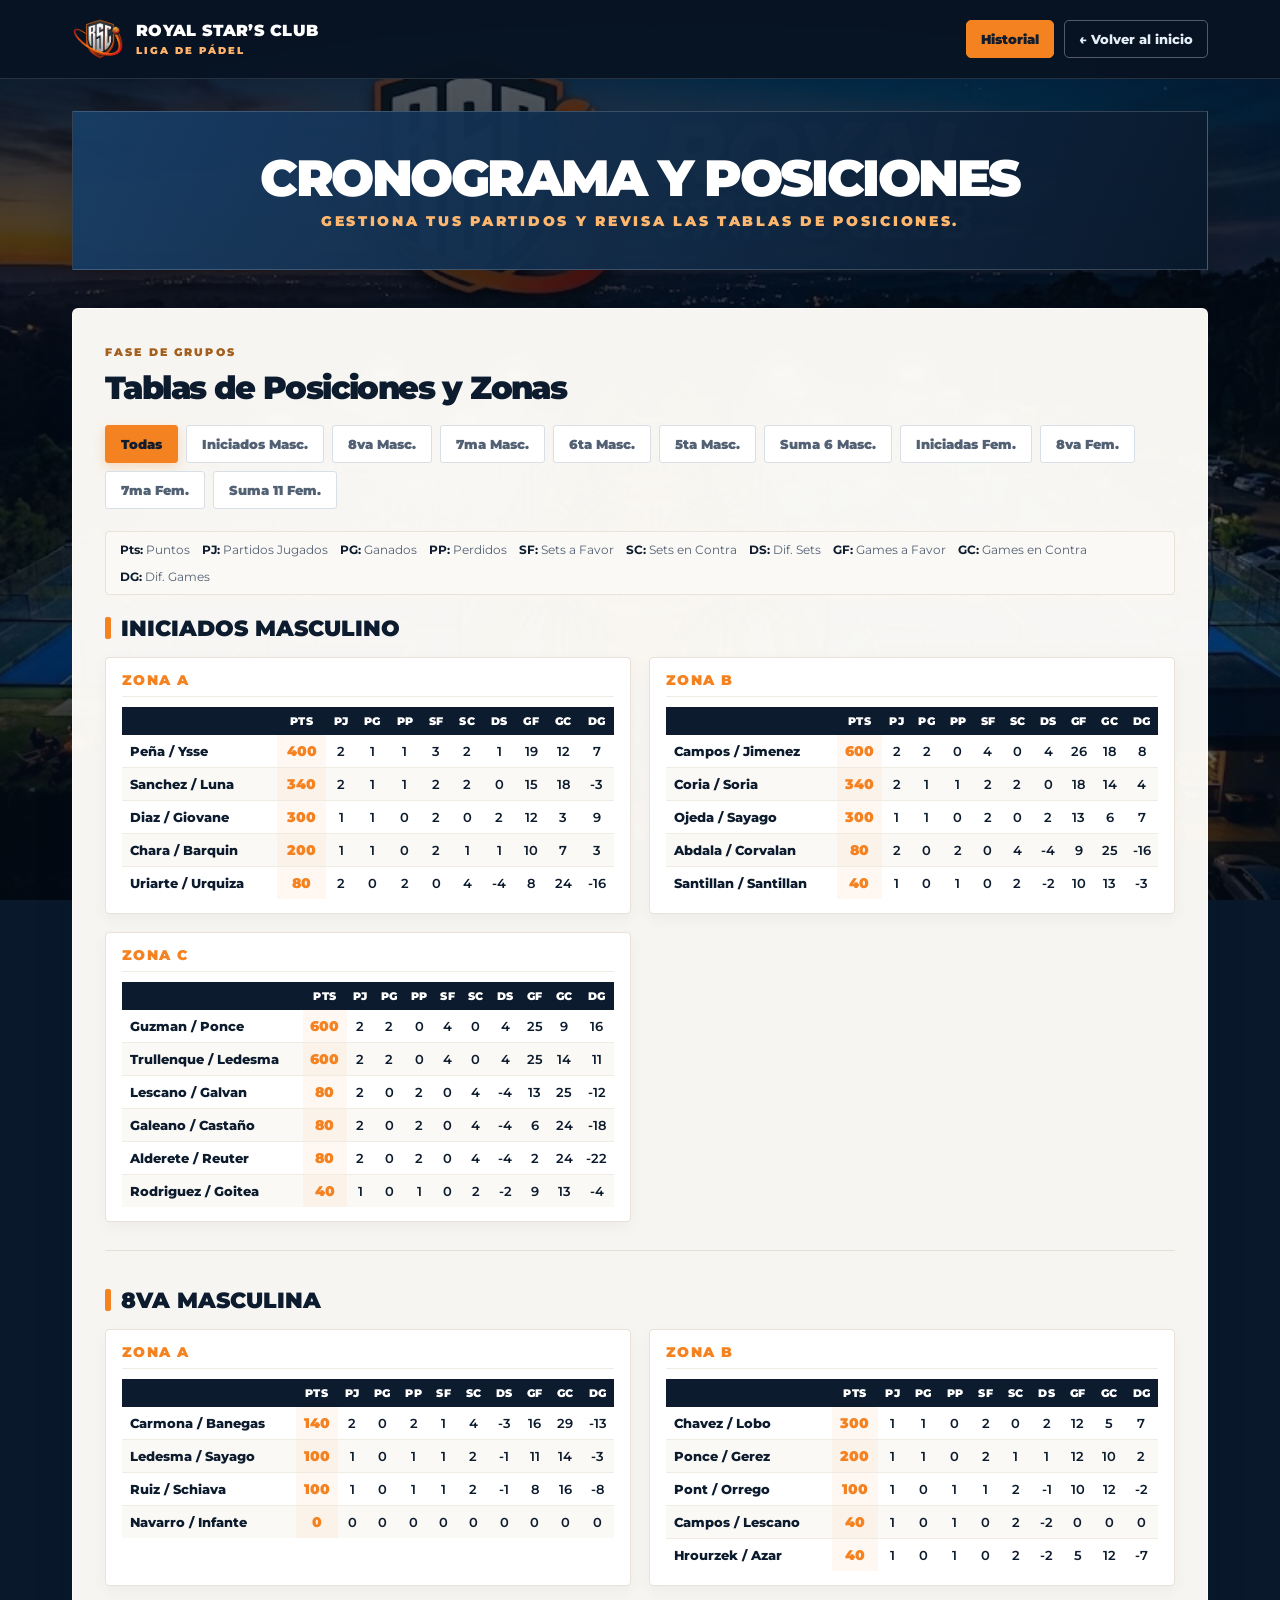
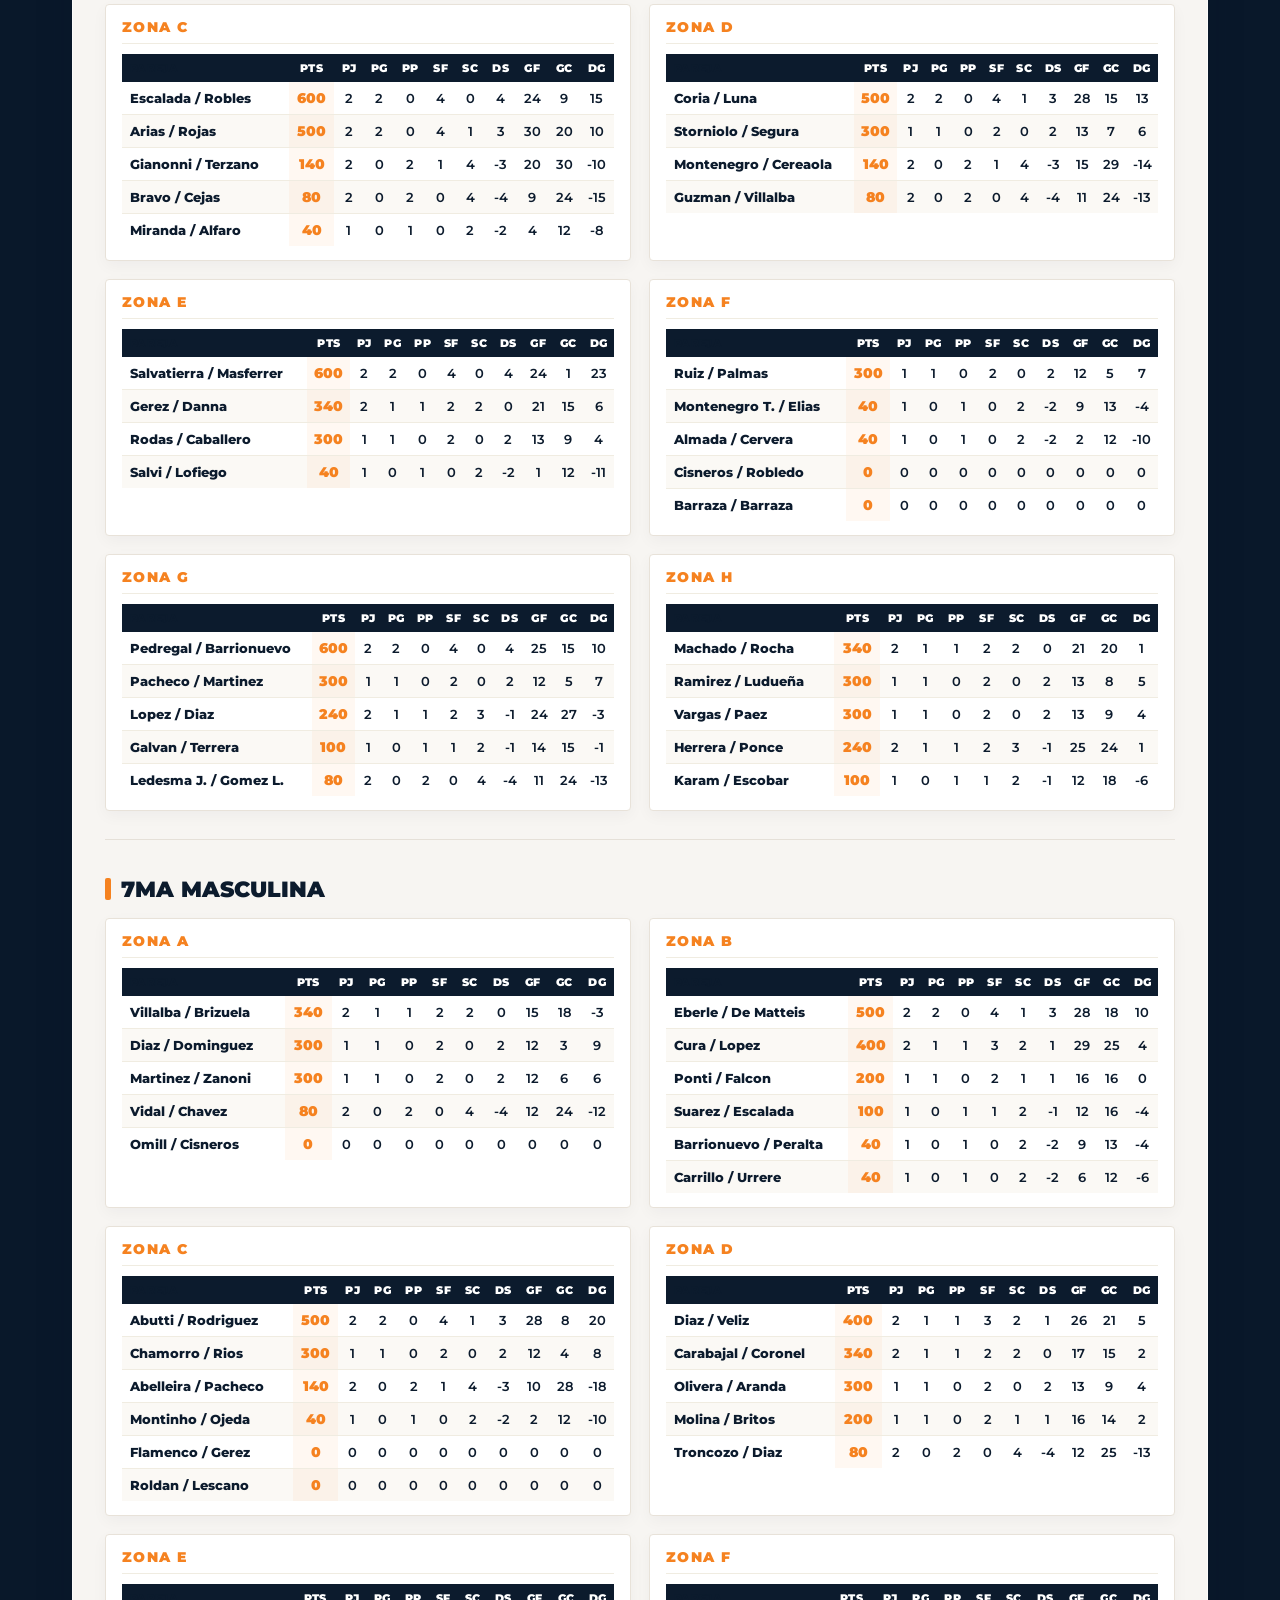
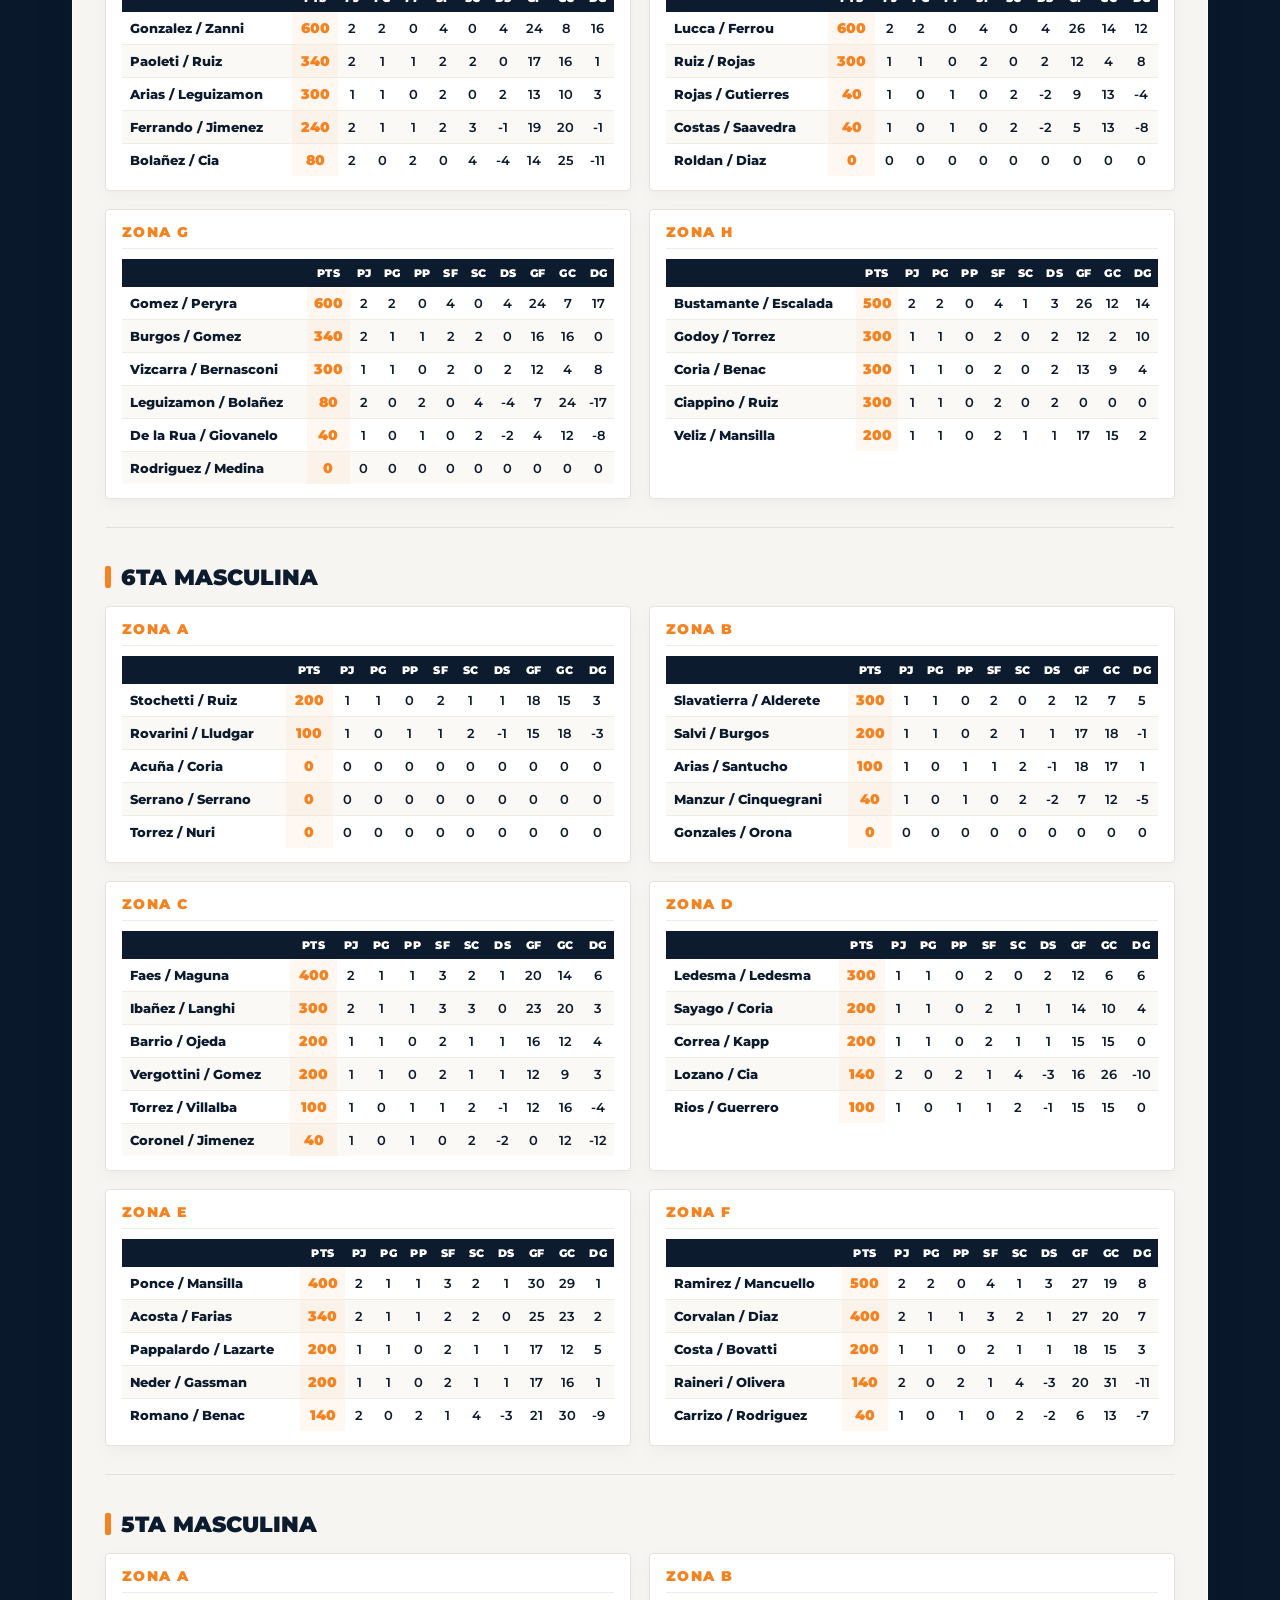
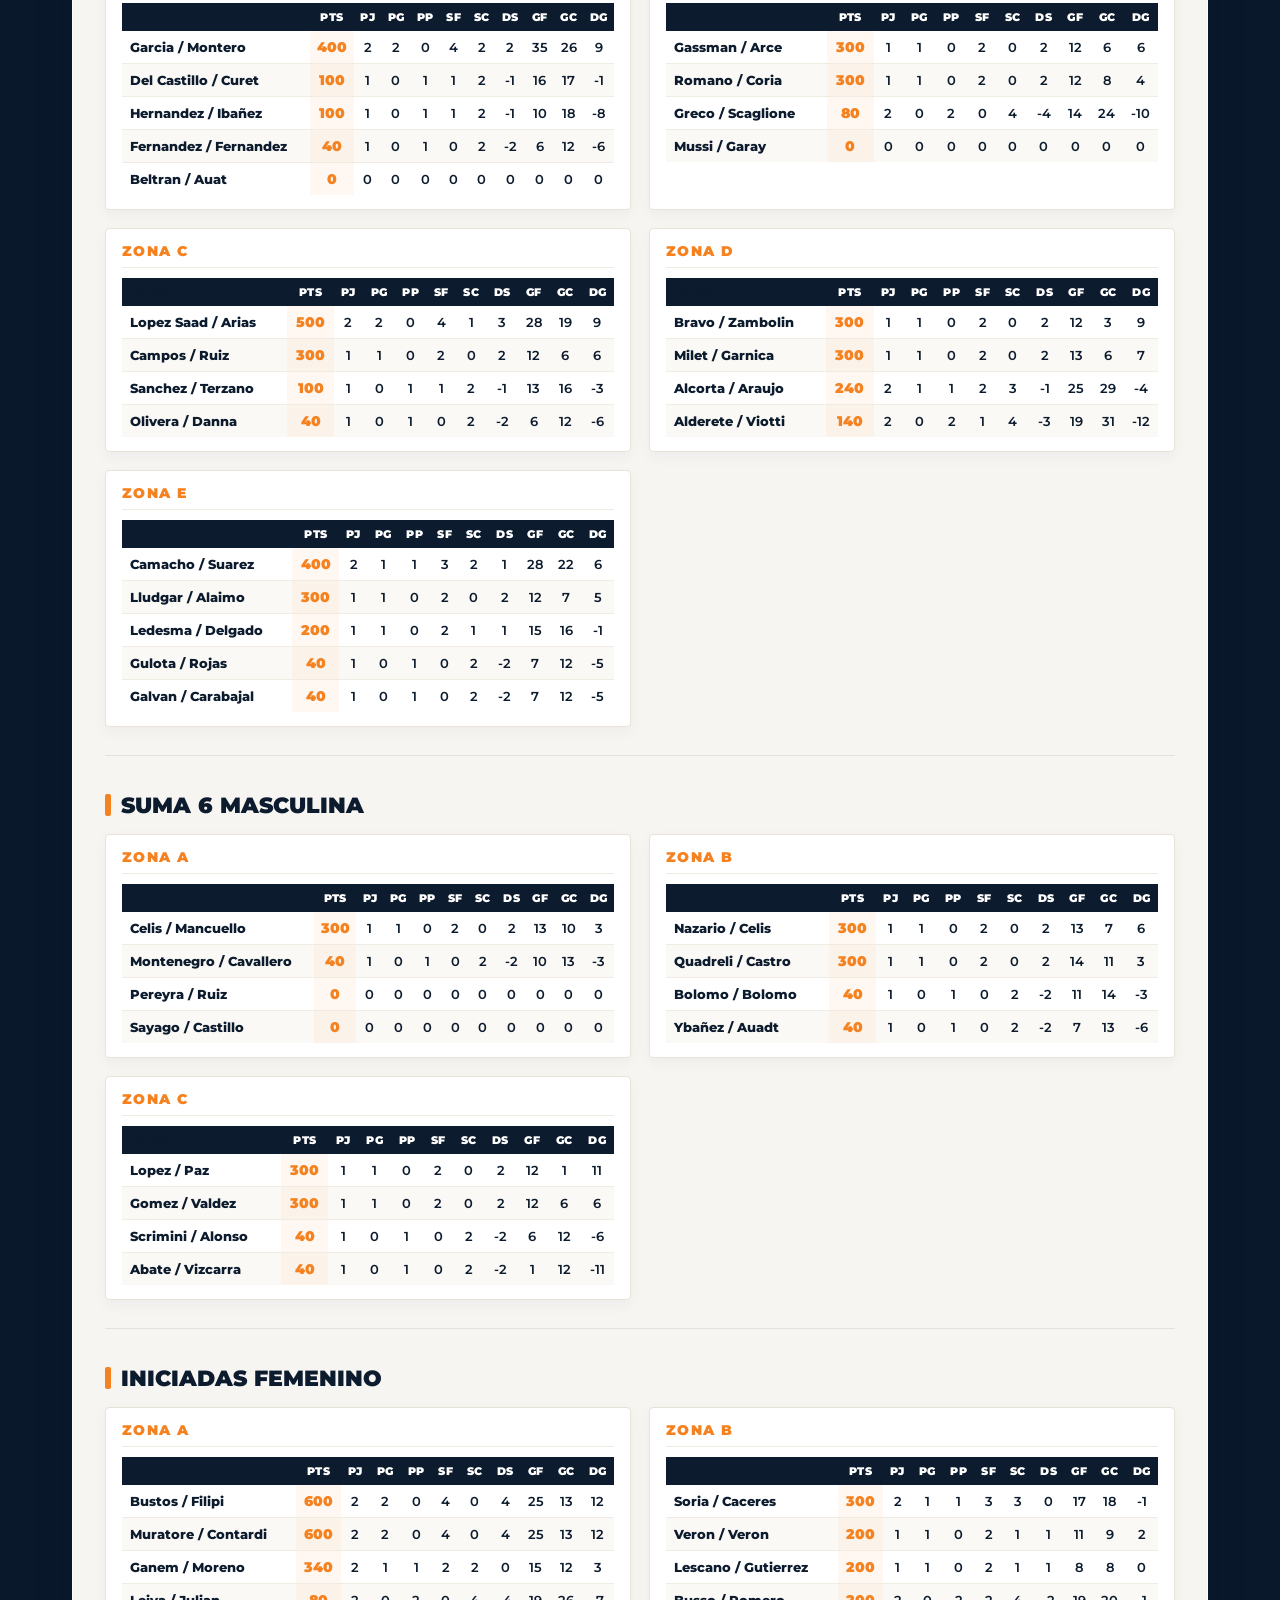
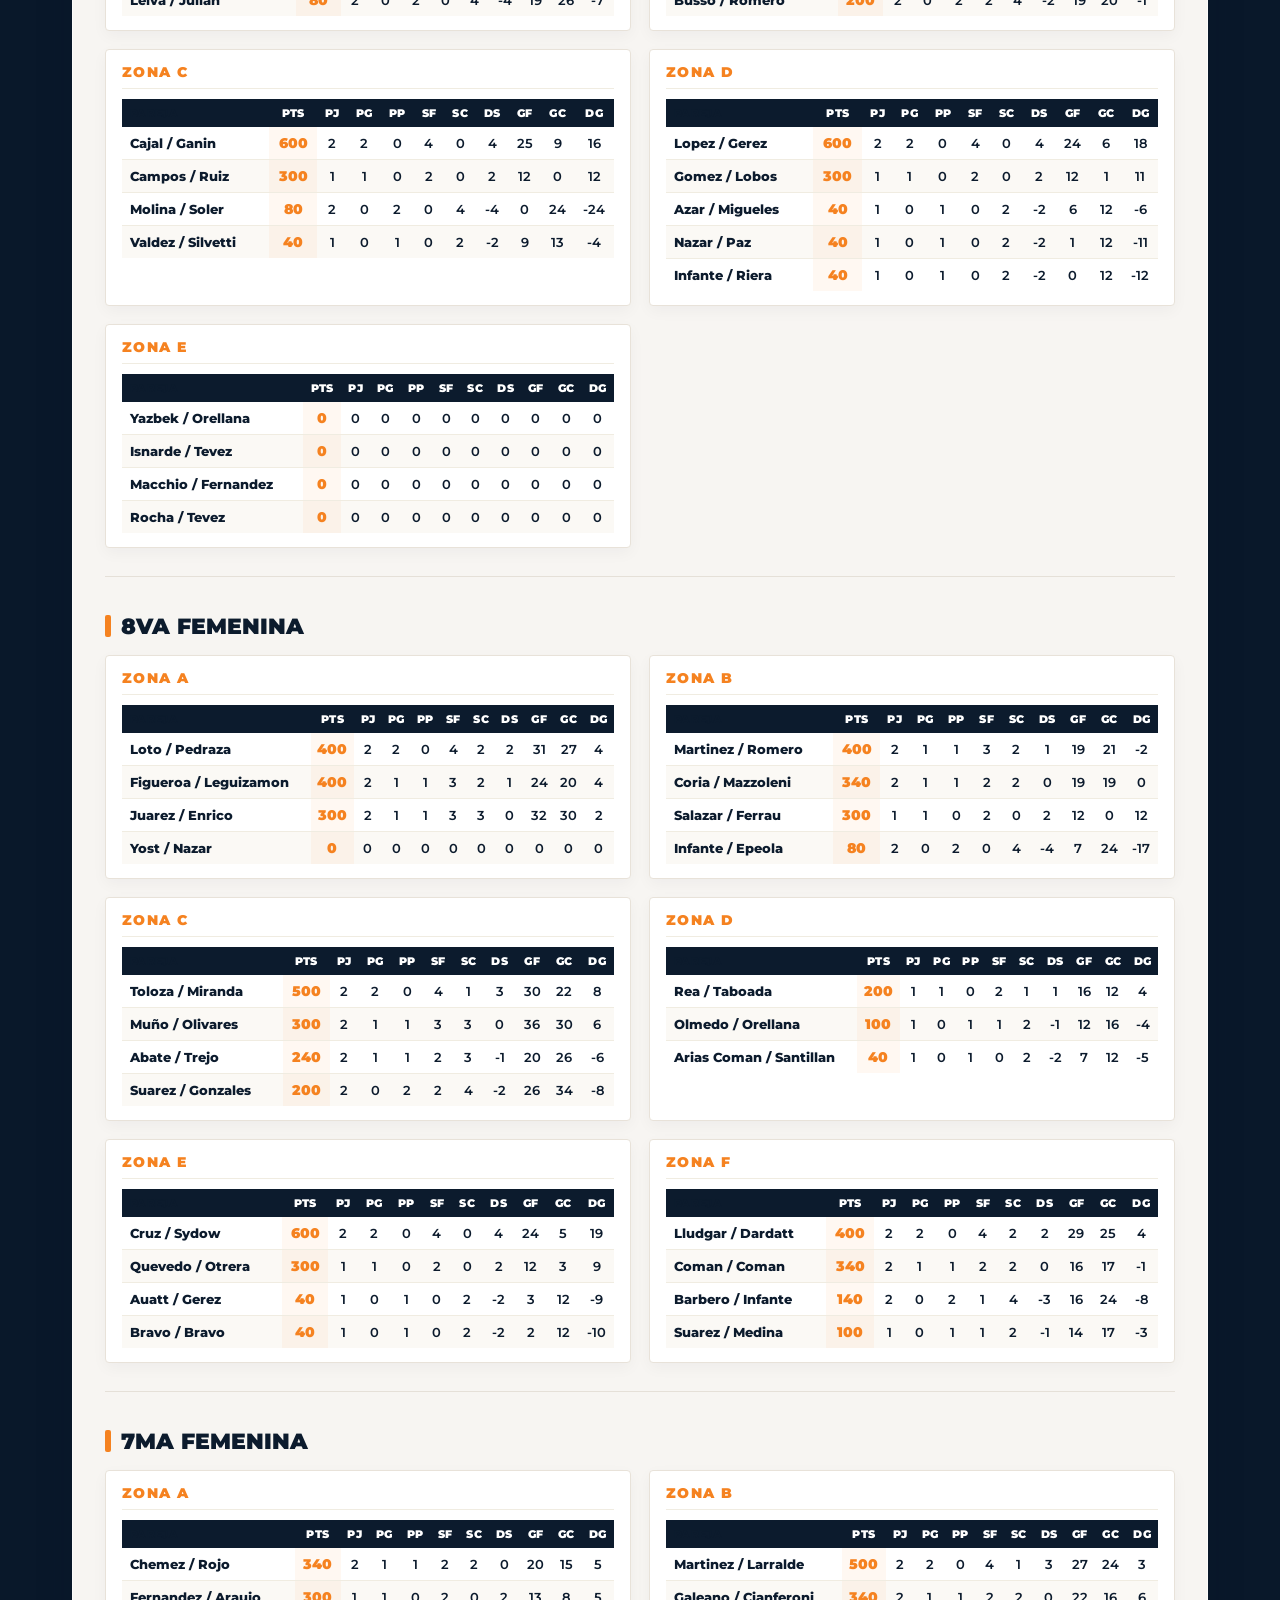
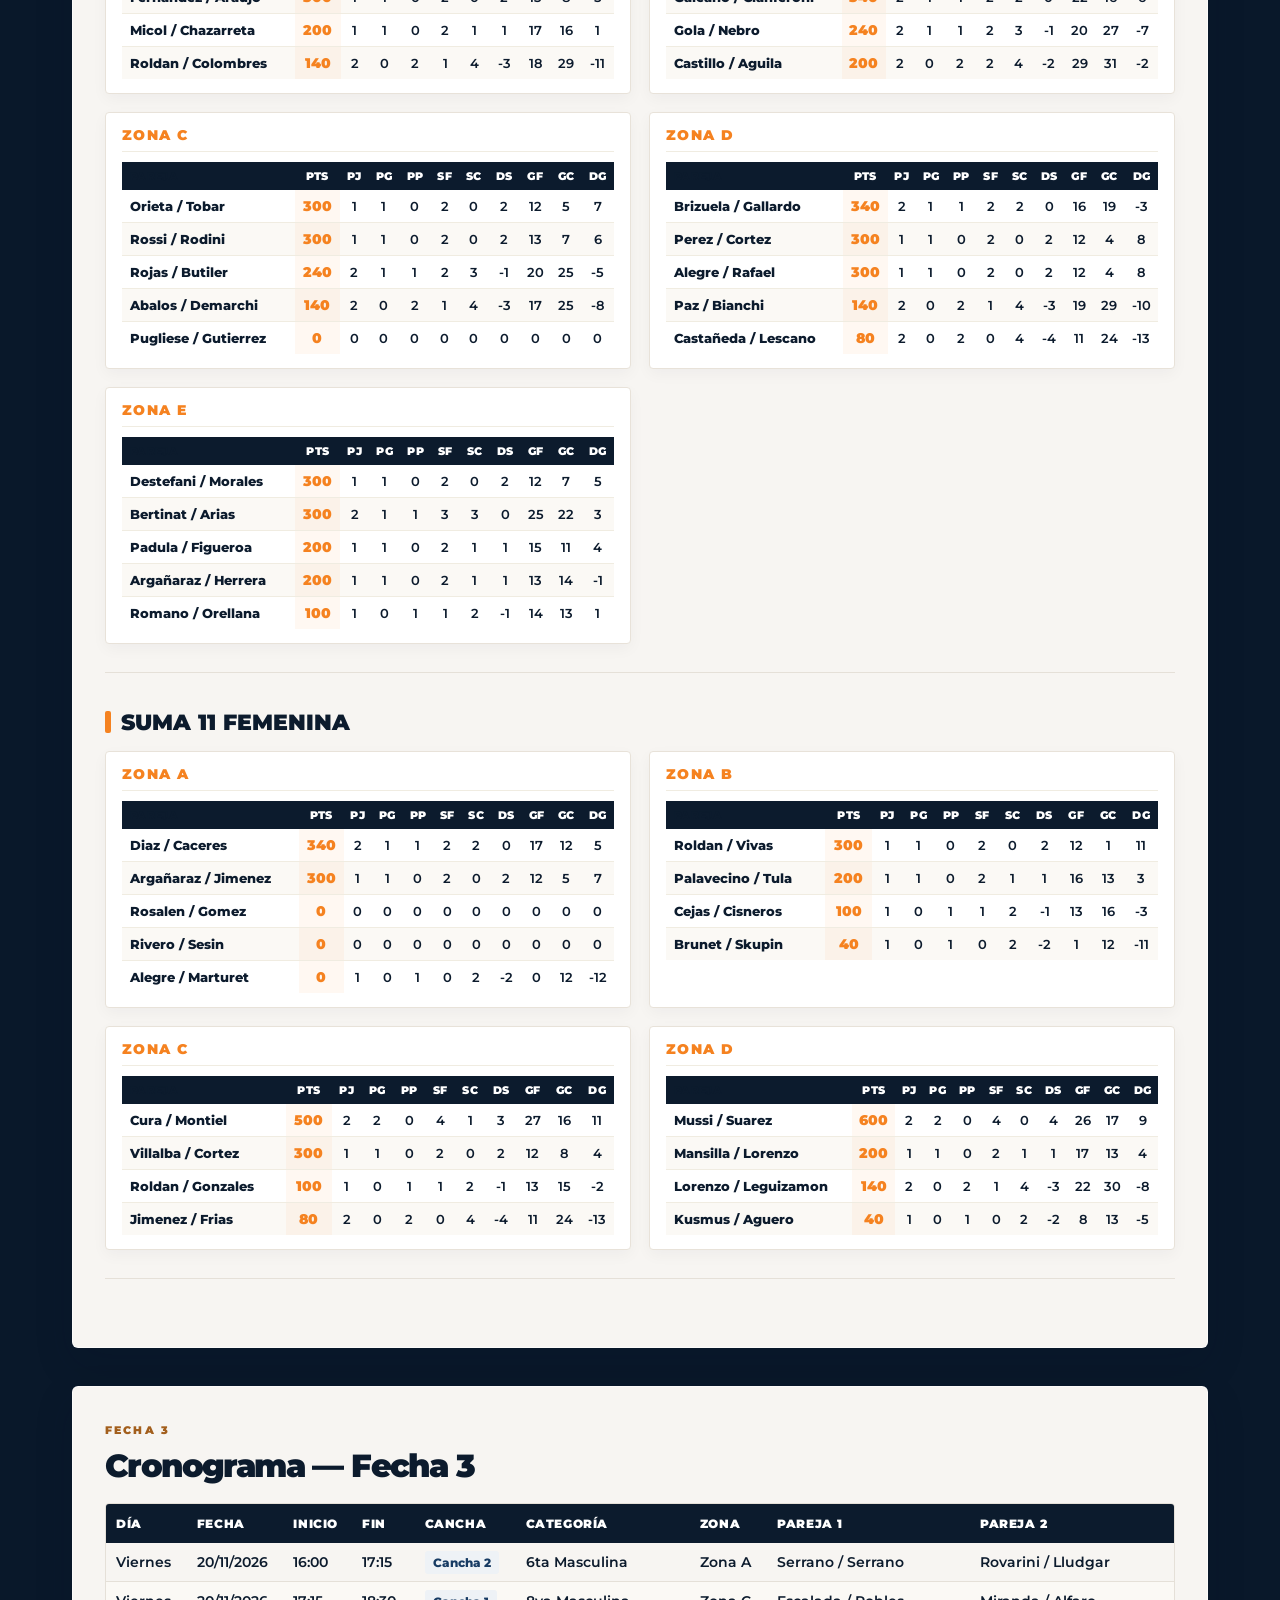
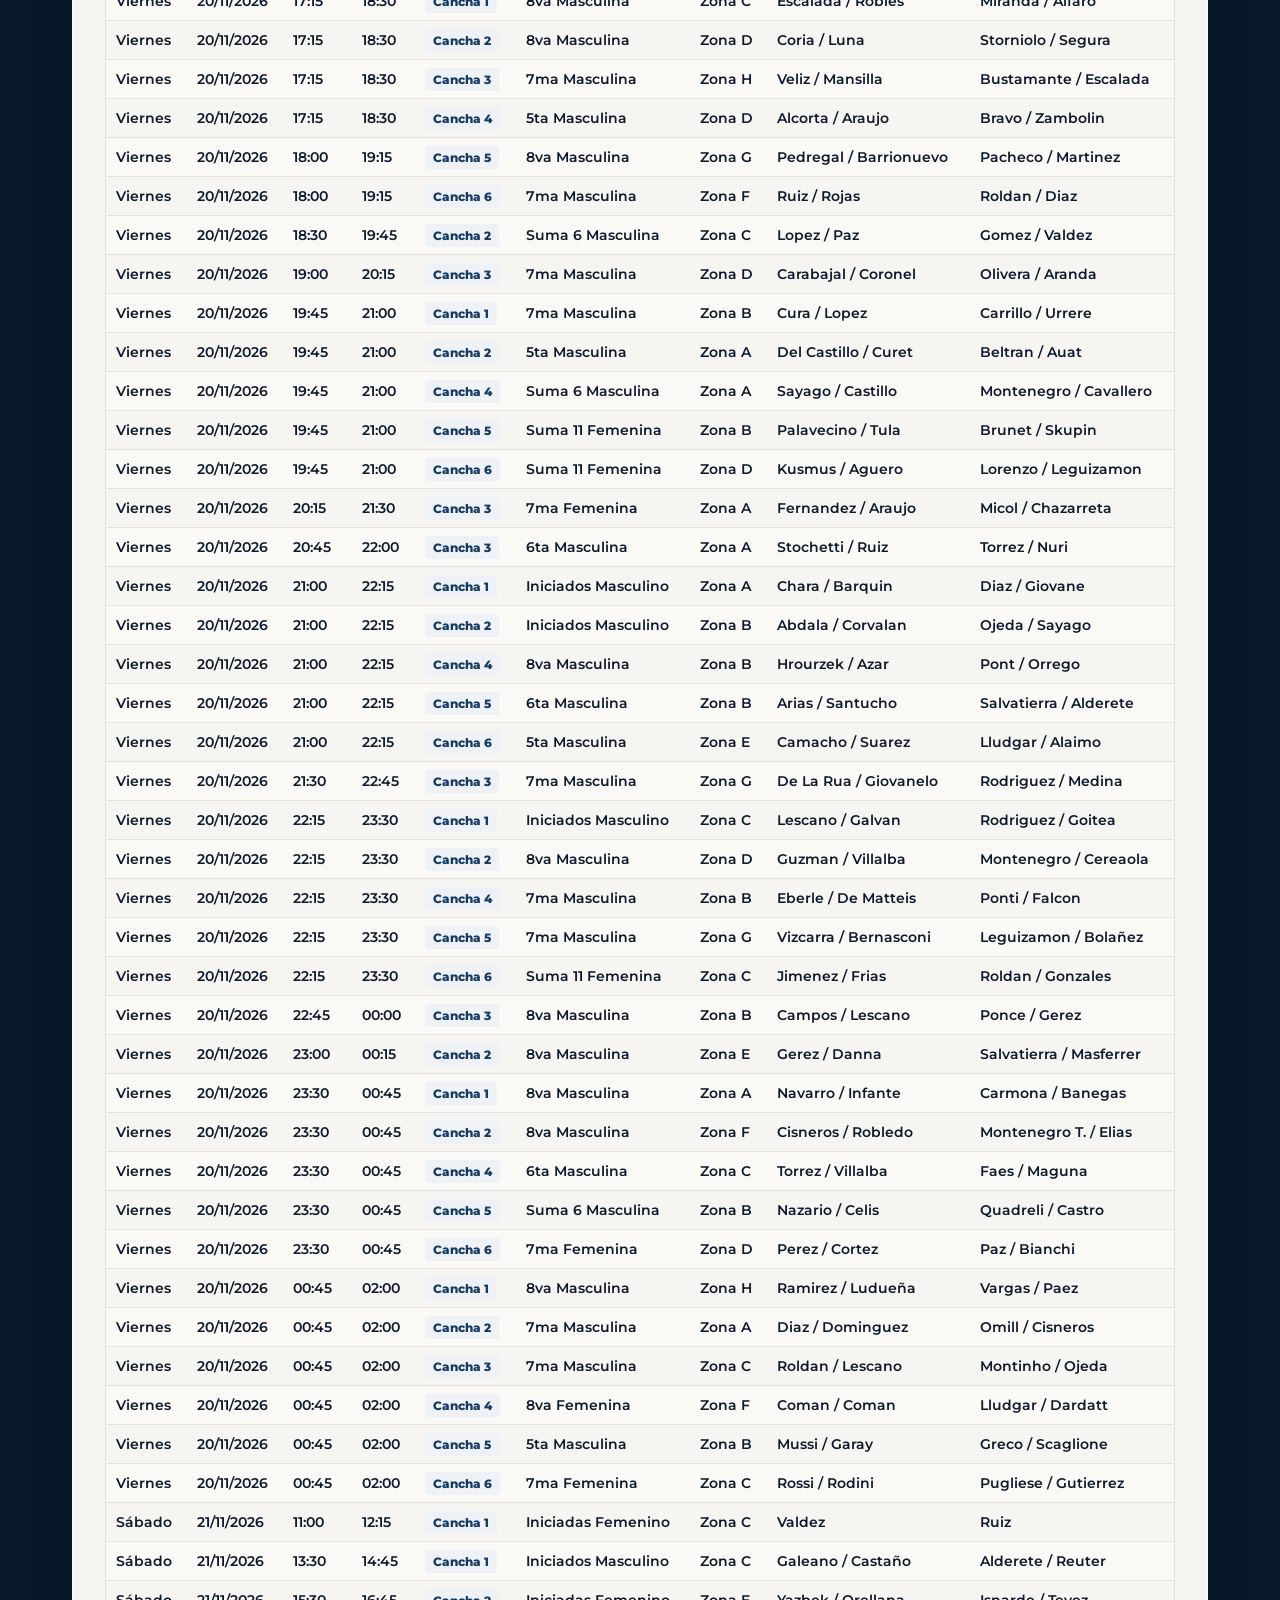
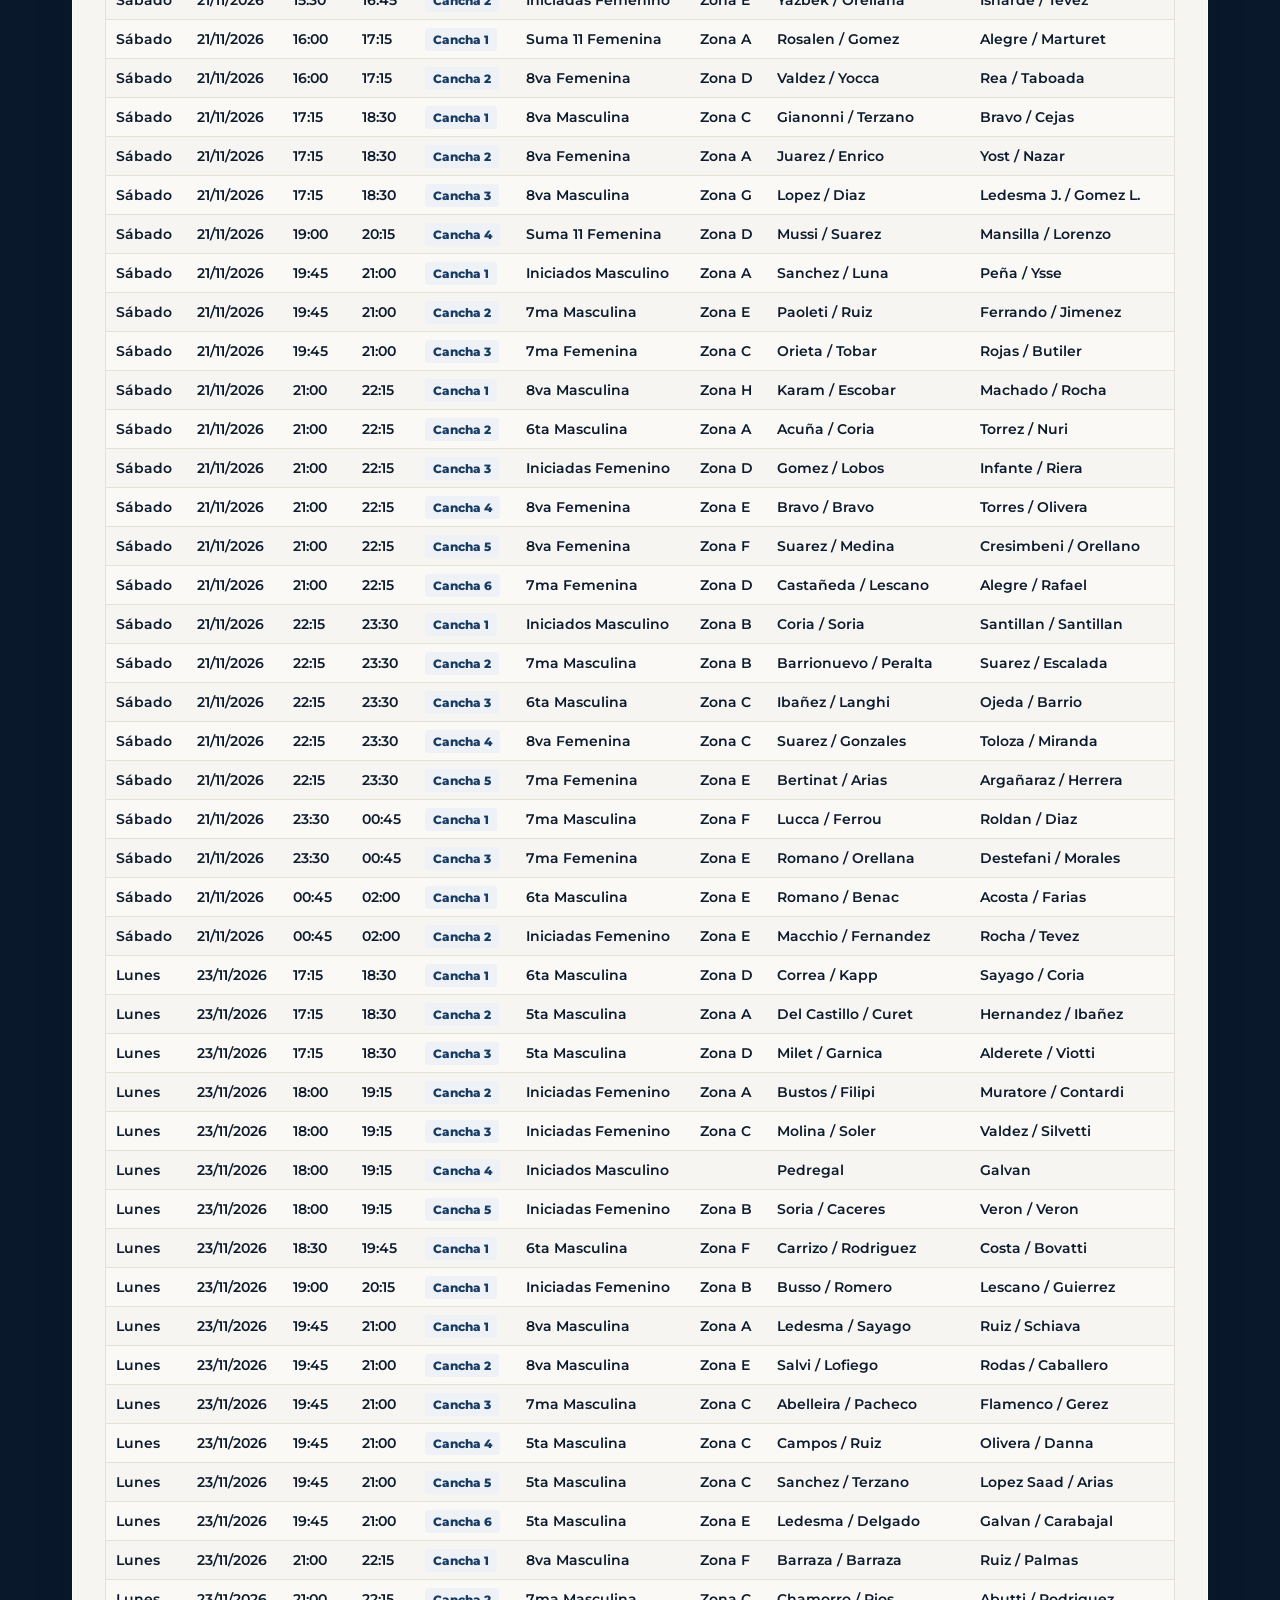
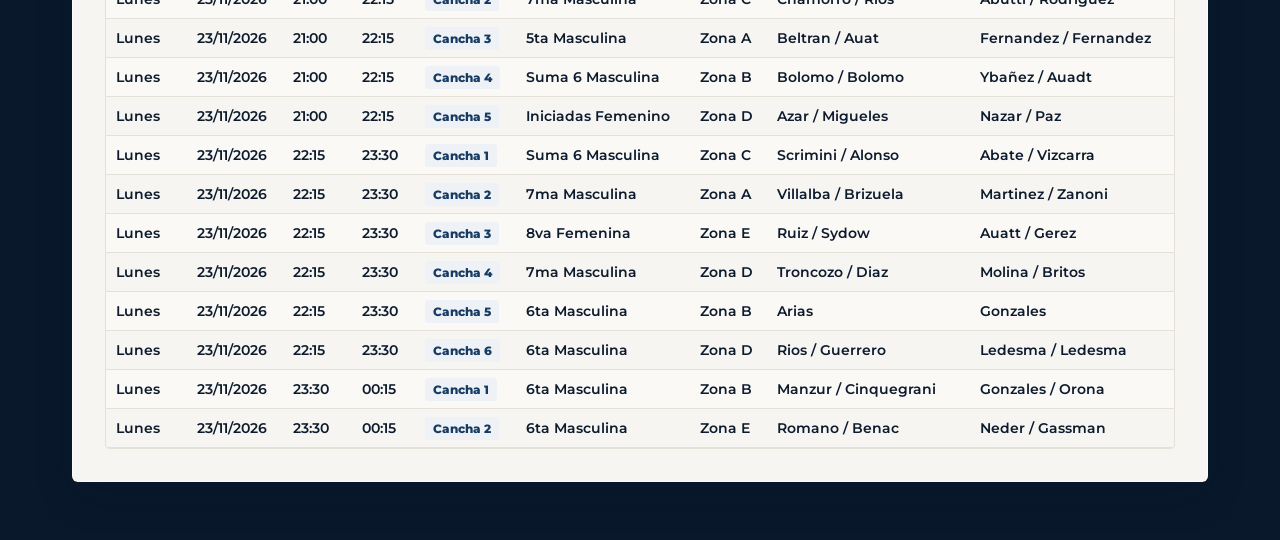
==== commit 71352aa0: "Add files via upload" ====
--- a/cronograma.html
+++ b/cronograma.html
@@ -1,1286 +1,1294 @@
-<!doctype html>
-<html lang="es">
-<head>
-  <meta charset="utf-8">
-  <meta name="viewport" content="width=device-width, initial-scale=1">
-  <meta name="theme-color" content="#0c1b2d">
-  <title>Cronograma y Posiciones | Liga de Royal</title>
-  <link rel="icon" type="image/png" href="favicon-royal.png">
-  <link href="https://fonts.googleapis.com/css2?family=Montserrat:wght@400;500;600;700;800;900&display=swap" rel="stylesheet">
-  <style>
-    :root{--navy:#0c1b2d;--blue:#173b63;--blue2:#2d5686;--orange:#f58220;--orange2:#ffad55;--ink:#172231;--muted:#5e6b7a;--paper:#fffdf9}
-    *{box-sizing:border-box;scroll-behavior:smooth}
-    body{margin:0;min-height:100vh;font-family:Montserrat,sans-serif;color:var(--ink);background:#09182a}
-    body::before{content:"";position:fixed;inset:0;z-index:-2;background:url('fondo-royal.png') center/cover no-repeat}
-    body::after{content:"";position:fixed;inset:0;z-index:-1;background:linear-gradient(135deg,rgba(4,13,25,.72),rgba(5,16,29,.58))}
-    a{color:inherit}
-
-    .topbar{background:rgba(8,20,35,.94);backdrop-filter:blur(12px);border-bottom:1px solid #ffffff20;color:#fff}
-    .topbar-inner{max-width:1180px;margin:auto;padding:13px 22px;display:flex;align-items:center;justify-content:space-between;gap:1rem}
-    .brand{display:flex;align-items:center;gap:12px;text-decoration:none;color:#fff;font-weight:900;letter-spacing:.02em}
-    .brand img{width:52px;height:52px;object-fit:contain}
-    .brand span{display:block;font-size:1rem;line-height:1.1}
-    .brand small{display:block;color:#ffb36b;font-size:.65rem;letter-spacing:.19em;margin-top:5px}
-    .back-link{display:inline-flex;align-items:center;gap:8px;color:#e5edf7;text-decoration:none;border:1px solid #ffffff4d;padding:10px 14px;border-radius:5px;font-size:.82rem;font-weight:800}
-    .back-link:hover{background:#ffffff16;color:#fff}
-    .page{max-width:1180px;margin:0 auto;padding:32px 22px 58px}
-
-    .hero{padding:clamp(26px,5vw,40px);background:linear-gradient(115deg,rgba(24,61,101,.97),rgba(9,25,44,.96));border:1px solid #ffffff2c;box-shadow:0 24px 60px #0004;color:#fff;text-align:center;margin-bottom:20px}
-    .hero h1{font-size:clamp(2rem,4vw,3.5rem);letter-spacing:-.05em;line-height:1;margin:0;font-weight:1000;text-transform:uppercase}
-    .hero p{color:#ffb76e;font-weight:900;font-size:.85rem;letter-spacing:.2em;text-transform:uppercase;margin:10px 0 0}
-
-    .content-grid{display:grid;grid-template-columns:1fr;gap:20px;align-items:start}
-    
-    .panel{background:rgba(255,253,249,.97);padding:clamp(20px,3vw,32px);border:1px solid #ffffffa8;box-shadow:0 15px 38px #08172926;border-radius:6px;}
-    .kicker{font-size:.7rem;letter-spacing:.19em;text-transform:uppercase;color:#a35f1d;font-weight:900}
-    .panel h2{font-size:clamp(1.5rem,2.5vw,2rem);font-weight:1000;letter-spacing:-.05em;color:var(--navy);margin:8px 0 18px}
-
-    @media(max-width:620px){
-        .topbar-inner{padding:10px 15px}
-        .brand img{width:43px;height:43px}
-        .brand span{font-size:.84rem}
-        .brand small{font-size:.56rem}
-        .back-link{font-size:0;padding:11px}
-        .back-link::after{content:"Volver";font-size:.78rem}
-        .page{padding:18px 13px 40px}
-        .hero{padding:25px 20px}
-    }
-  </style>
-</head>
-<body>
-  <header class="topbar">
-    <div class="topbar-inner">
-      <a class="brand" href="index.html"><img src="logo-royal.png" alt="Royal Star’s Club"><span>ROYAL STAR’S CLUB<small>LIGA DE PÁDEL</small></span></a>
-      <a class="back-link" href="index.html">← Volver al inicio</a>
-    </div>
-  </header>
-
-  <main class="page">
-    <section class="hero">
-      <h1>Cronograma y Posiciones</h1>
-      <p>Gestiona tus partidos y revisa las tablas de posiciones.</p>
-    </section>
-
-    <div class="content-grid">
-
-      <!-- SECCIÓN TABLAS DE POSICIONES Y ZONAS POR CATEGORÍA CON FILTROS -->
-      <section id="zonas-liga" class="panel" style="margin-top: 18px;">
-        <style>
-          .zonas-filter-bar { display: flex; gap: 8px; flex-wrap: wrap; margin: 16px 0 22px; }
-          .zonas-filter-btn { border: 1px solid #d9dfe6; background: #fff; padding: 10px 15px; font: inherit; font-size: 0.82rem; font-weight: 900; color: #536174; cursor: pointer; border-radius: 3px; transition: all 0.18s ease; }
-          .zonas-filter-btn:hover { border-color: var(--orange, #f58220); color: var(--navy, #0c1b2d); }
-          .zonas-filter-btn.active { background: var(--orange, #f58220); border-color: var(--orange, #f58220); color: #111c2c; box-shadow: 0 4px 12px rgba(245, 130, 32, 0.25); }
-          .categoria-bloque { margin-bottom: 36px; border-bottom: 1px solid #e5e0d8; padding-bottom: 28px; }
-          .categoria-bloque:last-child { border-bottom: none; margin-bottom: 0; padding-bottom: 0; }
-          .categoria-bloque.hidden-cat { display: none; }
-          .categoria-titulo { color: var(--navy, #0c1b2d); font-size: 1.35rem; font-weight: 900; margin: 0 0 16px; display: flex; align-items: center; gap: 10px; text-transform: uppercase; }
-          .categoria-titulo::before { content: ""; display: inline-block; width: 6px; height: 22px; background: var(--orange, #f58220); border-radius: 2px; }
-          .zonas-grid { display: grid; grid-template-columns: repeat(auto-fit, minmax(480px, 1fr)); gap: 18px; }
-          .zona-card { background: #fff; border: 1px solid #e8e2d9; border-radius: 4px; padding: 14px 16px; box-shadow: 0 5px 15px rgba(8, 23, 41, 0.04); overflow: hidden; }
-          .zona-card h4 { margin: 0 0 10px; font-size: 0.85rem; font-weight: 900; color: var(--orange, #f58220); text-transform: uppercase; letter-spacing: 0.1em; border-bottom: 1px solid #f0ece1; padding-bottom: 8px; }
-          .zona-table-wrap { overflow-x: auto; }
-          .tabla-posiciones { width: 100%; border-collapse: collapse; font-size: 0.8rem; text-align: center; min-width: 440px; }
-          .tabla-posiciones th { background: var(--navy, #0c1b2d); color: #fff; padding: 7px 5px; font-weight: 900; font-size: 0.7rem; text-transform: uppercase; letter-spacing: 0.03em; white-space: nowrap; }
-          .tabla-posiciones th.col-pareja, .tabla-posiciones td.col-pareja { text-align: left; padding-left: 8px; font-weight: 800; color: var(--navy, #0c1b2d); white-space: nowrap; }
-          .tabla-posiciones td { padding: 7px 5px; border-bottom: 1px solid #f0ece1; color: var(--navy, #0c1b2d); font-weight: 600; }
-          .tabla-posiciones tr:nth-child(even) { background: #fbf9f5; }
-          .tabla-posiciones tr:hover { background: #fdf5eb; }
-          .tabla-posiciones tr:last-child td { border-bottom: none; }
-          .tabla-posiciones td.pts { color: var(--orange, #f58220); font-weight: 900; font-size: 0.88rem; background: rgba(245, 130, 32, 0.06); }
-          .pos-legend { display: flex; flex-wrap: wrap; gap: 12px; font-size: 0.75rem; color: #536174; margin-bottom: 20px; background: #fbf9f5; padding: 10px 14px; border-radius: 4px; border: 1px solid #e8e2d9; }
-          .pos-legend span strong { color: var(--navy, #0c1b2d); }
-          @media (max-width: 620px) {
-            .zonas-grid { grid-template-columns: 1fr; }
-            .zona-card { padding: 12px; }
-            .zonas-filter-btn { flex: 1 1 calc(50% - 8px); text-align: center; padding: 9px 10px; font-size: 0.78rem; }
-          }
-        </style>
-
-        <span class="kicker">Fase de Grupos</span>
-        <h2>Tablas de Posiciones y Zonas</h2>
-
-        <!-- BOTONES DE FILTRO POR CATEGORÍA -->
-        <div class="zonas-filter-bar" role="tablist" aria-label="Filtrar zonas por categoría">
-          <button type="button" class="zonas-filter-btn active" onclick="filtrarZonasCategoria('todas', this)">Todas</button>
-          <button type="button" class="zonas-filter-btn" onclick="filtrarZonasCategoria('Iniciados Masculino', this)">Iniciados Masc.</button>
-          <button type="button" class="zonas-filter-btn" onclick="filtrarZonasCategoria('8va Masculina', this)">8va Masc.</button>
-          <button type="button" class="zonas-filter-btn" onclick="filtrarZonasCategoria('7ma Masculina', this)">7ma Masc.</button>
-          <button type="button" class="zonas-filter-btn" onclick="filtrarZonasCategoria('6ta Masculina', this)">6ta Masc.</button>
-          <button type="button" class="zonas-filter-btn" onclick="filtrarZonasCategoria('5ta Masculina', this)">5ta Masc.</button>
-          <button type="button" class="zonas-filter-btn" onclick="filtrarZonasCategoria('Suma 6 Masculina', this)">Suma 6 Masc.</button>
-          <button type="button" class="zonas-filter-btn" onclick="filtrarZonasCategoria('Iniciadas Femenino', this)">Iniciadas Fem.</button>
-          <button type="button" class="zonas-filter-btn" onclick="filtrarZonasCategoria('8va Femenina', this)">8va Fem.</button>
-          <button type="button" class="zonas-filter-btn" onclick="filtrarZonasCategoria('7ma Femenina', this)">7ma Fem.</button>
-          <button type="button" class="zonas-filter-btn" onclick="filtrarZonasCategoria('Suma 11 Femenina', this)">Suma 11 Fem.</button>
-        </div>
-
-        <div class="pos-legend">
-          <span><strong>Pts:</strong> Puntos</span>
-          <span><strong>PJ:</strong> Partidos Jugados</span>
-          <span><strong>PG:</strong> Ganados</span>
-          <span><strong>PP:</strong> Perdidos</span>
-          <span><strong>SF:</strong> Sets a Favor</span>
-          <span><strong>SC:</strong> Sets en Contra</span>
-          <span><strong>DS:</strong> Dif. Sets</span>
-          <span><strong>GF:</strong> Games a Favor</span>
-          <span><strong>GC:</strong> Games en Contra</span>
-          <span><strong>DG:</strong> Dif. Games</span>
-        </div>
-
-        <!-- Iniciados Masculino -->
-        <div class="categoria-bloque" data-categoria="Iniciados Masculino">
-          <h3 class="categoria-titulo">Iniciados Masculino</h3>
-          <div class="zonas-grid">
-            <article class="zona-card">
-              <h4>Zona A</h4>
-              <div class="zona-table-wrap">
-                <table class="tabla-posiciones">
-                  <thead>
-                    <tr><th class="col-pareja">Pareja</th><th>Pts</th><th>PJ</th><th>PG</th><th>PP</th><th>SF</th><th>SC</th><th>DS</th><th>GF</th><th>GC</th><th>DG</th></tr>
-                  </thead>
-                  <tbody>
-                    <tr><td class="col-pareja">Peña / Ysse</td><td class="pts">400</td><td>2</td><td>1</td><td>1</td><td>3</td><td>2</td><td>1</td><td>19</td><td>12</td><td>7</td></tr>
-                    <tr><td class="col-pareja">Sanchez / Luna</td><td class="pts">340</td><td>2</td><td>1</td><td>1</td><td>2</td><td>2</td><td>0</td><td>15</td><td>18</td><td>-3</td></tr>
-                    <tr><td class="col-pareja">Diaz / Giovane</td><td class="pts">300</td><td>1</td><td>1</td><td>0</td><td>2</td><td>0</td><td>2</td><td>12</td><td>3</td><td>9</td></tr>
-                    <tr><td class="col-pareja">Chara / Barquin</td><td class="pts">200</td><td>1</td><td>1</td><td>0</td><td>2</td><td>1</td><td>1</td><td>10</td><td>7</td><td>3</td></tr>
-                    <tr><td class="col-pareja">Uriarte / Urquiza</td><td class="pts">80</td><td>2</td><td>0</td><td>2</td><td>0</td><td>4</td><td>-4</td><td>8</td><td>24</td><td>-16</td></tr>
-                  </tbody>
-                </table>
-              </div>
-            </article>
-
-            <article class="zona-card">
-              <h4>Zona B</h4>
-              <div class="zona-table-wrap">
-                <table class="tabla-posiciones">
-                  <thead>
-                    <tr><th class="col-pareja">Pareja</th><th>Pts</th><th>PJ</th><th>PG</th><th>PP</th><th>SF</th><th>SC</th><th>DS</th><th>GF</th><th>GC</th><th>DG</th></tr>
-                  </thead>
-                  <tbody>
-                    <tr><td class="col-pareja">Campos / Jimenez</td><td class="pts">600</td><td>2</td><td>2</td><td>0</td><td>4</td><td>0</td><td>4</td><td>26</td><td>18</td><td>8</td></tr>
-                    <tr><td class="col-pareja">Coria / Soria</td><td class="pts">340</td><td>2</td><td>1</td><td>1</td><td>2</td><td>2</td><td>0</td><td>18</td><td>14</td><td>4</td></tr>
-                    <tr><td class="col-pareja">Ojeda / Sayago</td><td class="pts">300</td><td>1</td><td>1</td><td>0</td><td>2</td><td>0</td><td>2</td><td>13</td><td>6</td><td>7</td></tr>
-                    <tr><td class="col-pareja">Abdala / Corvalan</td><td class="pts">80</td><td>2</td><td>0</td><td>2</td><td>0</td><td>4</td><td>-4</td><td>9</td><td>25</td><td>-16</td></tr>
-                    <tr><td class="col-pareja">Santillan / Santillan</td><td class="pts">40</td><td>1</td><td>0</td><td>1</td><td>0</td><td>2</td><td>-2</td><td>10</td><td>13</td><td>-3</td></tr>
-                  </tbody>
-                </table>
-              </div>
-            </article>
-
-            <article class="zona-card">
-              <h4>Zona C</h4>
-              <div class="zona-table-wrap">
-                <table class="tabla-posiciones">
-                  <thead>
-                    <tr><th class="col-pareja">Pareja</th><th>Pts</th><th>PJ</th><th>PG</th><th>PP</th><th>SF</th><th>SC</th><th>DS</th><th>GF</th><th>GC</th><th>DG</th></tr>
-                  </thead>
-                  <tbody>
-                    <tr><td class="col-pareja">Guzman / Ponce</td><td class="pts">600</td><td>2</td><td>2</td><td>0</td><td>4</td><td>0</td><td>4</td><td>25</td><td>9</td><td>16</td></tr>
-                    <tr><td class="col-pareja">Trullenque / Ledesma</td><td class="pts">600</td><td>2</td><td>2</td><td>0</td><td>4</td><td>0</td><td>4</td><td>25</td><td>14</td><td>11</td></tr>
-                    <tr><td class="col-pareja">Lescano / Galvan</td><td class="pts">80</td><td>2</td><td>0</td><td>2</td><td>0</td><td>4</td><td>-4</td><td>13</td><td>25</td><td>-12</td></tr>
-                    <tr><td class="col-pareja">Galeano / Castaño</td><td class="pts">80</td><td>2</td><td>0</td><td>2</td><td>0</td><td>4</td><td>-4</td><td>6</td><td>24</td><td>-18</td></tr>
-                    <tr><td class="col-pareja">Alderete / Reuter</td><td class="pts">80</td><td>2</td><td>0</td><td>2</td><td>0</td><td>4</td><td>-4</td><td>2</td><td>24</td><td>-22</td></tr>
-                    <tr><td class="col-pareja">Rodriguez / Goitea</td><td class="pts">40</td><td>1</td><td>0</td><td>1</td><td>0</td><td>2</td><td>-2</td><td>9</td><td>13</td><td>-4</td></tr>
-                  </tbody>
-                </table>
-              </div>
-            </article>
-          </div>
-        </div>
-
-        <!-- 8va Masculina -->
-        <div class="categoria-bloque" data-categoria="8va Masculina">
-          <h3 class="categoria-titulo">8va Masculina</h3>
-          <div class="zonas-grid">
-            <article class="zona-card">
-              <h4>Zona A</h4>
-              <div class="zona-table-wrap">
-                <table class="tabla-posiciones">
-                  <thead>
-                    <tr><th class="col-pareja">Pareja</th><th>Pts</th><th>PJ</th><th>PG</th><th>PP</th><th>SF</th><th>SC</th><th>DS</th><th>GF</th><th>GC</th><th>DG</th></tr>
-                  </thead>
-                  <tbody>
-                    <tr><td class="col-pareja">Carmona / Banegas</td><td class="pts">140</td><td>2</td><td>0</td><td>2</td><td>1</td><td>4</td><td>-3</td><td>16</td><td>29</td><td>-13</td></tr>
-                    <tr><td class="col-pareja">Ledesma / Sayago</td><td class="pts">100</td><td>1</td><td>0</td><td>1</td><td>1</td><td>2</td><td>-1</td><td>11</td><td>14</td><td>-3</td></tr>
-                    <tr><td class="col-pareja">Ruiz / Schiava</td><td class="pts">100</td><td>1</td><td>0</td><td>1</td><td>1</td><td>2</td><td>-1</td><td>8</td><td>16</td><td>-8</td></tr>
-                    <tr><td class="col-pareja">Navarro / Infante</td><td class="pts">0</td><td>0</td><td>0</td><td>0</td><td>0</td><td>0</td><td>0</td><td>0</td><td>0</td><td>0</td></tr>
-                  </tbody>
-                </table>
-              </div>
-            </article>
-
-            <article class="zona-card">
-              <h4>Zona B</h4>
-              <div class="zona-table-wrap">
-                <table class="tabla-posiciones">
-                  <thead>
-                    <tr><th class="col-pareja">Pareja</th><th>Pts</th><th>PJ</th><th>PG</th><th>PP</th><th>SF</th><th>SC</th><th>DS</th><th>GF</th><th>GC</th><th>DG</th></tr>
-                  </thead>
-                  <tbody>
-                    <tr><td class="col-pareja">Chavez / Lobo</td><td class="pts">300</td><td>1</td><td>1</td><td>0</td><td>2</td><td>0</td><td>2</td><td>12</td><td>5</td><td>7</td></tr>
-                    <tr><td class="col-pareja">Ponce / Gerez</td><td class="pts">200</td><td>1</td><td>1</td><td>0</td><td>2</td><td>1</td><td>1</td><td>12</td><td>10</td><td>2</td></tr>
-                    <tr><td class="col-pareja">Pont / Orrego</td><td class="pts">100</td><td>1</td><td>0</td><td>1</td><td>1</td><td>2</td><td>-1</td><td>10</td><td>12</td><td>-2</td></tr>
-                    <tr><td class="col-pareja">Campos / Lescano</td><td class="pts">40</td><td>1</td><td>0</td><td>1</td><td>0</td><td>2</td><td>-2</td><td>0</td><td>0</td><td>0</td></tr>
-                    <tr><td class="col-pareja">Hrourzek / Azar</td><td class="pts">40</td><td>1</td><td>0</td><td>1</td><td>0</td><td>2</td><td>-2</td><td>5</td><td>12</td><td>-7</td></tr>
-                  </tbody>
-                </table>
-              </div>
-            </article>
-
-            <article class="zona-card">
-              <h4>Zona C</h4>
-              <div class="zona-table-wrap">
-                <table class="tabla-posiciones">
-                  <thead>
-                    <tr><th class="col-pareja">Pareja</th><th>Pts</th><th>PJ</th><th>PG</th><th>PP</th><th>SF</th><th>SC</th><th>DS</th><th>GF</th><th>GC</th><th>DG</th></tr>
-                  </thead>
-                  <tbody>
-                    <tr><td class="col-pareja">Escalada / Robles</td><td class="pts">600</td><td>2</td><td>2</td><td>0</td><td>4</td><td>0</td><td>4</td><td>24</td><td>9</td><td>15</td></tr>
-                    <tr><td class="col-pareja">Arias / Rojas</td><td class="pts">500</td><td>2</td><td>2</td><td>0</td><td>4</td><td>1</td><td>3</td><td>30</td><td>20</td><td>10</td></tr>
-                    <tr><td class="col-pareja">Gianonni / Terzano</td><td class="pts">140</td><td>2</td><td>0</td><td>2</td><td>1</td><td>4</td><td>-3</td><td>20</td><td>30</td><td>-10</td></tr>
-                    <tr><td class="col-pareja">Bravo / Cejas</td><td class="pts">80</td><td>2</td><td>0</td><td>2</td><td>0</td><td>4</td><td>-4</td><td>9</td><td>24</td><td>-15</td></tr>
-                    <tr><td class="col-pareja">Miranda / Alfaro</td><td class="pts">40</td><td>1</td><td>0</td><td>1</td><td>0</td><td>2</td><td>-2</td><td>4</td><td>12</td><td>-8</td></tr>
-                  </tbody>
-                </table>
-              </div>
-            </article>
-
-            <article class="zona-card">
-              <h4>Zona D</h4>
-              <div class="zona-table-wrap">
-                <table class="tabla-posiciones">
-                  <thead>
-                    <tr><th class="col-pareja">Pareja</th><th>Pts</th><th>PJ</th><th>PG</th><th>PP</th><th>SF</th><th>SC</th><th>DS</th><th>GF</th><th>GC</th><th>DG</th></tr>
-                  </thead>
-                  <tbody>
-                    <tr><td class="col-pareja">Coria / Luna</td><td class="pts">500</td><td>2</td><td>2</td><td>0</td><td>4</td><td>1</td><td>3</td><td>28</td><td>15</td><td>13</td></tr>
-                    <tr><td class="col-pareja">Storniolo / Segura</td><td class="pts">300</td><td>1</td><td>1</td><td>0</td><td>2</td><td>0</td><td>2</td><td>13</td><td>7</td><td>6</td></tr>
-                    <tr><td class="col-pareja">Montenegro / Cereaola</td><td class="pts">140</td><td>2</td><td>0</td><td>2</td><td>1</td><td>4</td><td>-3</td><td>15</td><td>29</td><td>-14</td></tr>
-                    <tr><td class="col-pareja">Guzman / Villalba</td><td class="pts">80</td><td>2</td><td>0</td><td>2</td><td>0</td><td>4</td><td>-4</td><td>11</td><td>24</td><td>-13</td></tr>
-                  </tbody>
-                </table>
-              </div>
-            </article>
-
-            <article class="zona-card">
-              <h4>Zona E</h4>
-              <div class="zona-table-wrap">
-                <table class="tabla-posiciones">
-                  <thead>
-                    <tr><th class="col-pareja">Pareja</th><th>Pts</th><th>PJ</th><th>PG</th><th>PP</th><th>SF</th><th>SC</th><th>DS</th><th>GF</th><th>GC</th><th>DG</th></tr>
-                  </thead>
-                  <tbody>
-                    <tr><td class="col-pareja">Salvatierra / Masferrer</td><td class="pts">600</td><td>2</td><td>2</td><td>0</td><td>4</td><td>0</td><td>4</td><td>24</td><td>1</td><td>23</td></tr>
-                    <tr><td class="col-pareja">Gerez / Danna</td><td class="pts">340</td><td>2</td><td>1</td><td>1</td><td>2</td><td>2</td><td>0</td><td>21</td><td>15</td><td>6</td></tr>
-                    <tr><td class="col-pareja">Rodas / Caballero</td><td class="pts">300</td><td>1</td><td>1</td><td>0</td><td>2</td><td>0</td><td>2</td><td>13</td><td>9</td><td>4</td></tr>
-                    <tr><td class="col-pareja">Salvi / Lofiego</td><td class="pts">40</td><td>1</td><td>0</td><td>1</td><td>0</td><td>2</td><td>-2</td><td>1</td><td>12</td><td>-11</td></tr>
-                  </tbody>
-                </table>
-              </div>
-            </article>
-
-            <article class="zona-card">
-              <h4>Zona F</h4>
-              <div class="zona-table-wrap">
-                <table class="tabla-posiciones">
-                  <thead>
-                    <tr><th class="col-pareja">Pareja</th><th>Pts</th><th>PJ</th><th>PG</th><th>PP</th><th>SF</th><th>SC</th><th>DS</th><th>GF</th><th>GC</th><th>DG</th></tr>
-                  </thead>
-                  <tbody>
-                    <tr><td class="col-pareja">Ruiz / Palmas</td><td class="pts">300</td><td>1</td><td>1</td><td>0</td><td>2</td><td>0</td><td>2</td><td>12</td><td>5</td><td>7</td></tr>
-                    <tr><td class="col-pareja">Montenegro T. / Elias</td><td class="pts">40</td><td>1</td><td>0</td><td>1</td><td>0</td><td>2</td><td>-2</td><td>9</td><td>13</td><td>-4</td></tr>
-                    <tr><td class="col-pareja">Almada / Cervera</td><td class="pts">40</td><td>1</td><td>0</td><td>1</td><td>0</td><td>2</td><td>-2</td><td>2</td><td>12</td><td>-10</td></tr>
-                    <tr><td class="col-pareja">Cisneros / Robledo</td><td class="pts">0</td><td>0</td><td>0</td><td>0</td><td>0</td><td>0</td><td>0</td><td>0</td><td>0</td><td>0</td></tr>
-                    <tr><td class="col-pareja">Barraza / Barraza</td><td class="pts">0</td><td>0</td><td>0</td><td>0</td><td>0</td><td>0</td><td>0</td><td>0</td><td>0</td><td>0</td></tr>
-                  </tbody>
-                </table>
-              </div>
-            </article>
-
-            <article class="zona-card">
-              <h4>Zona G</h4>
-              <div class="zona-table-wrap">
-                <table class="tabla-posiciones">
-                  <thead>
-                    <tr><th class="col-pareja">Pareja</th><th>Pts</th><th>PJ</th><th>PG</th><th>PP</th><th>SF</th><th>SC</th><th>DS</th><th>GF</th><th>GC</th><th>DG</th></tr>
-                  </thead>
-                  <tbody>
-                    <tr><td class="col-pareja">Pedregal / Barrionuevo</td><td class="pts">600</td><td>2</td><td>2</td><td>0</td><td>4</td><td>0</td><td>4</td><td>25</td><td>15</td><td>10</td></tr>
-                    <tr><td class="col-pareja">Lopez / Diaz</td><td class="pts">240</td><td>2</td><td>1</td><td>1</td><td>2</td><td>3</td><td>-1</td><td>24</td><td>27</td><td>-3</td></tr>
-                    <tr><td class="col-pareja">Galvan / Terrera</td><td class="pts">100</td><td>1</td><td>0</td><td>1</td><td>1</td><td>2</td><td>-1</td><td>14</td><td>15</td><td>-1</td></tr>
-                    <tr><td class="col-pareja">Ledesma J. / Gomez L.</td><td class="pts">0</td><td>0</td><td>0</td><td>0</td><td>0</td><td>0</td><td>0</td><td>0</td><td>0</td><td>0</td></tr>
-                    <tr><td class="col-pareja">Pacheco / Martinez</td><td class="pts">0</td><td>0</td><td>0</td><td>0</td><td>0</td><td>0</td><td>0</td><td>0</td><td>0</td><td>0</td></tr>
-                  </tbody>
-                </table>
-              </div>
-            </article>
-
-            <article class="zona-card">
-              <h4>Zona H</h4>
-              <div class="zona-table-wrap">
-                <table class="tabla-posiciones">
-                  <thead>
-                    <tr><th class="col-pareja">Pareja</th><th>Pts</th><th>PJ</th><th>PG</th><th>PP</th><th>SF</th><th>SC</th><th>DS</th><th>GF</th><th>GC</th><th>DG</th></tr>
-                  </thead>
-                  <tbody>
-                    <tr><td class="col-pareja">Machado / Rocha</td><td class="pts">340</td><td>2</td><td>1</td><td>1</td><td>2</td><td>2</td><td>0</td><td>21</td><td>20</td><td>1</td></tr>
-                    <tr><td class="col-pareja">Ramirez / Ludueña</td><td class="pts">300</td><td>1</td><td>1</td><td>0</td><td>2</td><td>0</td><td>2</td><td>13</td><td>8</td><td>5</td></tr>
-                    <tr><td class="col-pareja">Vargas / Paez</td><td class="pts">300</td><td>1</td><td>1</td><td>0</td><td>2</td><td>0</td><td>2</td><td>13</td><td>9</td><td>4</td></tr>
-                    <tr><td class="col-pareja">Herrera / Ponce</td><td class="pts">240</td><td>2</td><td>1</td><td>1</td><td>2</td><td>3</td><td>-1</td><td>25</td><td>24</td><td>1</td></tr>
-                    <tr><td class="col-pareja">Karam / Escobar</td><td class="pts">100</td><td>1</td><td>0</td><td>1</td><td>1</td><td>2</td><td>-1</td><td>12</td><td>18</td><td>-6</td></tr>
-                  </tbody>
-                </table>
-              </div>
-            </article>
-          </div>
-        </div>
-
-        <!-- 7ma Masculina -->
-        <div class="categoria-bloque" data-categoria="7ma Masculina">
-          <h3 class="categoria-titulo">7ma Masculina</h3>
-          <div class="zonas-grid">
-            <article class="zona-card">
-              <h4>Zona A</h4>
-              <div class="zona-table-wrap">
-                <table class="tabla-posiciones">
-                  <thead>
-                    <tr><th class="col-pareja">Pareja</th><th>Pts</th><th>PJ</th><th>PG</th><th>PP</th><th>SF</th><th>SC</th><th>DS</th><th>GF</th><th>GC</th><th>DG</th></tr>
-                  </thead>
-                  <tbody>
-                    <tr><td class="col-pareja">Villalba / Brizuela</td><td class="pts">340</td><td>2</td><td>1</td><td>1</td><td>2</td><td>2</td><td>0</td><td>15</td><td>18</td><td>-3</td></tr>
-                    <tr><td class="col-pareja">Diaz / Dominguez</td><td class="pts">300</td><td>1</td><td>1</td><td>0</td><td>2</td><td>0</td><td>2</td><td>12</td><td>3</td><td>9</td></tr>
-                    <tr><td class="col-pareja">Martinez / Zanoni</td><td class="pts">300</td><td>1</td><td>1</td><td>0</td><td>2</td><td>0</td><td>2</td><td>12</td><td>6</td><td>6</td></tr>
-                    <tr><td class="col-pareja">Vidal / Chavez</td><td class="pts">80</td><td>2</td><td>0</td><td>2</td><td>0</td><td>4</td><td>-4</td><td>12</td><td>24</td><td>-12</td></tr>
-                    <tr><td class="col-pareja">Omill / Cisneros</td><td class="pts">0</td><td>0</td><td>0</td><td>0</td><td>0</td><td>0</td><td>0</td><td>0</td><td>0</td><td>0</td></tr>
-                  </tbody>
-                </table>
-              </div>
-            </article>
-
-            <article class="zona-card">
-              <h4>Zona B</h4>
-              <div class="zona-table-wrap">
-                <table class="tabla-posiciones">
-                  <thead>
-                    <tr><th class="col-pareja">Pareja</th><th>Pts</th><th>PJ</th><th>PG</th><th>PP</th><th>SF</th><th>SC</th><th>DS</th><th>GF</th><th>GC</th><th>DG</th></tr>
-                  </thead>
-                  <tbody>
-                    <tr><td class="col-pareja">Eberle / De Matteis</td><td class="pts">500</td><td>2</td><td>2</td><td>0</td><td>4</td><td>1</td><td>3</td><td>28</td><td>18</td><td>10</td></tr>
-                    <tr><td class="col-pareja">Cura / Lopez</td><td class="pts">400</td><td>2</td><td>1</td><td>1</td><td>3</td><td>2</td><td>1</td><td>29</td><td>25</td><td>4</td></tr>
-                    <tr><td class="col-pareja">Ponti / Falcon</td><td class="pts">200</td><td>1</td><td>1</td><td>0</td><td>2</td><td>1</td><td>1</td><td>16</td><td>16</td><td>0</td></tr>
-                    <tr><td class="col-pareja">Suarez / Escalada</td><td class="pts">100</td><td>1</td><td>0</td><td>1</td><td>1</td><td>2</td><td>-1</td><td>12</td><td>16</td><td>-4</td></tr>
-                    <tr><td class="col-pareja">Barrionuevo / Peralta</td><td class="pts">40</td><td>1</td><td>0</td><td>1</td><td>0</td><td>2</td><td>-2</td><td>9</td><td>13</td><td>-4</td></tr>
-                    <tr><td class="col-pareja">Carrillo / Urrere</td><td class="pts">40</td><td>1</td><td>0</td><td>1</td><td>0</td><td>2</td><td>-2</td><td>6</td><td>12</td><td>-6</td></tr>
-                  </tbody>
-                </table>
-              </div>
-            </article>
-
-            <article class="zona-card">
-              <h4>Zona C</h4>
-              <div class="zona-table-wrap">
-                <table class="tabla-posiciones">
-                  <thead>
-                    <tr><th class="col-pareja">Pareja</th><th>Pts</th><th>PJ</th><th>PG</th><th>PP</th><th>SF</th><th>SC</th><th>DS</th><th>GF</th><th>GC</th><th>DG</th></tr>
-                  </thead>
-                  <tbody>
-                    <tr><td class="col-pareja">Abutti / Rodriguez</td><td class="pts">500</td><td>2</td><td>2</td><td>0</td><td>4</td><td>1</td><td>3</td><td>28</td><td>8</td><td>20</td></tr>
-                    <tr><td class="col-pareja">Chamorro / Rios</td><td class="pts">300</td><td>1</td><td>1</td><td>0</td><td>2</td><td>0</td><td>2</td><td>12</td><td>4</td><td>8</td></tr>
-                    <tr><td class="col-pareja">Abelleira / Pacheco</td><td class="pts">140</td><td>2</td><td>0</td><td>2</td><td>1</td><td>4</td><td>-3</td><td>10</td><td>28</td><td>-18</td></tr>
-                    <tr><td class="col-pareja">Montinho / Ojeda</td><td class="pts">40</td><td>1</td><td>0</td><td>1</td><td>0</td><td>2</td><td>-2</td><td>2</td><td>12</td><td>-10</td></tr>
-                    <tr><td class="col-pareja">Flamenco / Gerez</td><td class="pts">0</td><td>0</td><td>0</td><td>0</td><td>0</td><td>0</td><td>0</td><td>0</td><td>0</td><td>0</td></tr>
-                    <tr><td class="col-pareja">Roldan / Lescano</td><td class="pts">0</td><td>0</td><td>0</td><td>0</td><td>0</td><td>0</td><td>0</td><td>0</td><td>0</td><td>0</td></tr>
-                  </tbody>
-                </table>
-              </div>
-            </article>
-
-            <article class="zona-card">
-              <h4>Zona D</h4>
-              <div class="zona-table-wrap">
-                <table class="tabla-posiciones">
-                  <thead>
-                    <tr><th class="col-pareja">Pareja</th><th>Pts</th><th>PJ</th><th>PG</th><th>PP</th><th>SF</th><th>SC</th><th>DS</th><th>GF</th><th>GC</th><th>DG</th></tr>
-                  </thead>
-                  <tbody>
-                    <tr><td class="col-pareja">Diaz / Veliz</td><td class="pts">400</td><td>2</td><td>1</td><td>1</td><td>3</td><td>2</td><td>1</td><td>26</td><td>21</td><td>5</td></tr>
-                    <tr><td class="col-pareja">Carabajal / Coronel</td><td class="pts">340</td><td>2</td><td>1</td><td>1</td><td>2</td><td>2</td><td>0</td><td>17</td><td>15</td><td>2</td></tr>
-                    <tr><td class="col-pareja">Olivera / Aranda</td><td class="pts">300</td><td>1</td><td>1</td><td>0</td><td>2</td><td>0</td><td>2</td><td>13</td><td>9</td><td>4</td></tr>
-                    <tr><td class="col-pareja">Molina / Britos</td><td class="pts">200</td><td>1</td><td>1</td><td>0</td><td>2</td><td>1</td><td>1</td><td>16</td><td>14</td><td>2</td></tr>
-                    <tr><td class="col-pareja">Troncozo / Diaz</td><td class="pts">80</td><td>2</td><td>0</td><td>2</td><td>0</td><td>4</td><td>-4</td><td>12</td><td>25</td><td>-13</td></tr>
-                  </tbody>
-                </table>
-              </div>
-            </article>
-
-            <article class="zona-card">
-              <h4>Zona E</h4>
-              <div class="zona-table-wrap">
-                <table class="tabla-posiciones">
-                  <thead>
-                    <tr><th class="col-pareja">Pareja</th><th>Pts</th><th>PJ</th><th>PG</th><th>PP</th><th>SF</th><th>SC</th><th>DS</th><th>GF</th><th>GC</th><th>DG</th></tr>
-                  </thead>
-                  <tbody>
-                    <tr><td class="col-pareja">Gonzalez / Zanni</td><td class="pts">600</td><td>2</td><td>2</td><td>0</td><td>4</td><td>0</td><td>4</td><td>24</td><td>8</td><td>16</td></tr>
-                    <tr><td class="col-pareja">Paoleti / Ruiz</td><td class="pts">340</td><td>2</td><td>1</td><td>1</td><td>2</td><td>2</td><td>0</td><td>17</td><td>16</td><td>1</td></tr>
-                    <tr><td class="col-pareja">Arias / Leguizamon</td><td class="pts">300</td><td>1</td><td>1</td><td>0</td><td>2</td><td>0</td><td>2</td><td>13</td><td>10</td><td>3</td></tr>
-                    <tr><td class="col-pareja">Ferrando / Jimenez</td><td class="pts">240</td><td>2</td><td>1</td><td>1</td><td>2</td><td>3</td><td>-1</td><td>19</td><td>20</td><td>-1</td></tr>
-                    <tr><td class="col-pareja">Bolañez / Cia</td><td class="pts">80</td><td>2</td><td>0</td><td>2</td><td>0</td><td>4</td><td>-4</td><td>14</td><td>25</td><td>-11</td></tr>
-                  </tbody>
-                </table>
-              </div>
-            </article>
-
-            <article class="zona-card">
-              <h4>Zona F</h4>
-              <div class="zona-table-wrap">
-                <table class="tabla-posiciones">
-                  <thead>
-                    <tr><th class="col-pareja">Pareja</th><th>Pts</th><th>PJ</th><th>PG</th><th>PP</th><th>SF</th><th>SC</th><th>DS</th><th>GF</th><th>GC</th><th>DG</th></tr>
-                  </thead>
-                  <tbody>
-                    <tr><td class="col-pareja">Lucca / Ferrou</td><td class="pts">600</td><td>2</td><td>2</td><td>0</td><td>4</td><td>0</td><td>4</td><td>26</td><td>14</td><td>12</td></tr>
-                    <tr><td class="col-pareja">Ruiz / Rojas</td><td class="pts">300</td><td>1</td><td>1</td><td>0</td><td>2</td><td>0</td><td>2</td><td>12</td><td>4</td><td>8</td></tr>
-                    <tr><td class="col-pareja">Rojas / Gutierres</td><td class="pts">40</td><td>1</td><td>0</td><td>1</td><td>0</td><td>2</td><td>-2</td><td>9</td><td>13</td><td>-4</td></tr>
-                    <tr><td class="col-pareja">Costas / Saavedra</td><td class="pts">40</td><td>1</td><td>0</td><td>1</td><td>0</td><td>2</td><td>-2</td><td>5</td><td>13</td><td>-8</td></tr>
-                    <tr><td class="col-pareja">Roldan / Diaz</td><td class="pts">0</td><td>0</td><td>0</td><td>0</td><td>0</td><td>0</td><td>0</td><td>0</td><td>0</td><td>0</td></tr>
-                  </tbody>
-                </table>
-              </div>
-            </article>
-
-            <article class="zona-card">
-              <h4>Zona G</h4>
-              <div class="zona-table-wrap">
-                <table class="tabla-posiciones">
-                  <thead>
-                    <tr><th class="col-pareja">Pareja</th><th>Pts</th><th>PJ</th><th>PG</th><th>PP</th><th>SF</th><th>SC</th><th>DS</th><th>GF</th><th>GC</th><th>DG</th></tr>
-                  </thead>
-                  <tbody>
-                    <tr><td class="col-pareja">Gomez / Peryra</td><td class="pts">600</td><td>2</td><td>2</td><td>0</td><td>4</td><td>0</td><td>4</td><td>24</td><td>7</td><td>17</td></tr>
-                    <tr><td class="col-pareja">Burgos / Gomez</td><td class="pts">340</td><td>2</td><td>1</td><td>1</td><td>2</td><td>2</td><td>0</td><td>16</td><td>16</td><td>0</td></tr>
-                    <tr><td class="col-pareja">Vizcarra / Bernasconi</td><td class="pts">300</td><td>1</td><td>1</td><td>0</td><td>2</td><td>0</td><td>2</td><td>12</td><td>4</td><td>8</td></tr>
-                    <tr><td class="col-pareja">Leguizamon / Bolañez</td><td class="pts">80</td><td>2</td><td>0</td><td>2</td><td>0</td><td>4</td><td>-4</td><td>7</td><td>24</td><td>-17</td></tr>
-                    <tr><td class="col-pareja">De la Rua / Giovanelo</td><td class="pts">40</td><td>1</td><td>0</td><td>1</td><td>0</td><td>2</td><td>-2</td><td>4</td><td>12</td><td>-8</td></tr>
-                    <tr><td class="col-pareja">Rodriguez / Medina</td><td class="pts">0</td><td>0</td><td>0</td><td>0</td><td>0</td><td>0</td><td>0</td><td>0</td><td>0</td><td>0</td></tr>
-                  </tbody>
-                </table>
-              </div>
-            </article>
-
-            <article class="zona-card">
-              <h4>Zona H</h4>
-              <div class="zona-table-wrap">
-                <table class="tabla-posiciones">
-                  <thead>
-                    <tr><th class="col-pareja">Pareja</th><th>Pts</th><th>PJ</th><th>PG</th><th>PP</th><th>SF</th><th>SC</th><th>DS</th><th>GF</th><th>GC</th><th>DG</th></tr>
-                  </thead>
-                  <tbody>
-                    <tr><td class="col-pareja">Bustamante / Escalada</td><td class="pts">500</td><td>2</td><td>2</td><td>0</td><td>4</td><td>1</td><td>3</td><td>26</td><td>12</td><td>14</td></tr>
-                    <tr><td class="col-pareja">Godoy / Torrez</td><td class="pts">300</td><td>1</td><td>1</td><td>0</td><td>2</td><td>0</td><td>2</td><td>12</td><td>2</td><td>10</td></tr>
-                    <tr><td class="col-pareja">Coria / Benac</td><td class="pts">300</td><td>1</td><td>1</td><td>0</td><td>2</td><td>0</td><td>2</td><td>13</td><td>9</td><td>4</td></tr>
-                    <tr><td class="col-pareja">Ciappino / Ruiz</td><td class="pts">300</td><td>1</td><td>1</td><td>0</td><td>2</td><td>0</td><td>2</td><td>0</td><td>0</td><td>0</td></tr>
-                    <tr><td class="col-pareja">Veliz / Mansilla</td><td class="pts">200</td><td>1</td><td>1</td><td>0</td><td>2</td><td>1</td><td>1</td><td>17</td><td>15</td><td>2</td></tr>
-                  </tbody>
-                </table>
-              </div>
-            </article>
-          </div>
-        </div>
-
-        <!-- 6ta Masculina -->
-        <div class="categoria-bloque" data-categoria="6ta Masculina">
-          <h3 class="categoria-titulo">6ta Masculina</h3>
-          <div class="zonas-grid">
-            <article class="zona-card">
-              <h4>Zona A</h4>
-              <div class="zona-table-wrap">
-                <table class="tabla-posiciones">
-                  <thead>
-                    <tr><th class="col-pareja">Pareja</th><th>Pts</th><th>PJ</th><th>PG</th><th>PP</th><th>SF</th><th>SC</th><th>DS</th><th>GF</th><th>GC</th><th>DG</th></tr>
-                  </thead>
-                  <tbody>
-                    <tr><td class="col-pareja">Stochetti / Ruiz</td><td class="pts">200</td><td>1</td><td>1</td><td>0</td><td>2</td><td>1</td><td>1</td><td>18</td><td>15</td><td>3</td></tr>
-                    <tr><td class="col-pareja">Rovarini / Lludgar</td><td class="pts">100</td><td>1</td><td>0</td><td>1</td><td>1</td><td>2</td><td>-1</td><td>15</td><td>18</td><td>-3</td></tr>
-                    <tr><td class="col-pareja">Acuña / Coria</td><td class="pts">0</td><td>0</td><td>0</td><td>0</td><td>0</td><td>0</td><td>0</td><td>0</td><td>0</td><td>0</td></tr>
-                    <tr><td class="col-pareja">Serrano / Serrano</td><td class="pts">0</td><td>0</td><td>0</td><td>0</td><td>0</td><td>0</td><td>0</td><td>0</td><td>0</td><td>0</td></tr>
-                    <tr><td class="col-pareja">Torrez / Nuri</td><td class="pts">0</td><td>0</td><td>0</td><td>0</td><td>0</td><td>0</td><td>0</td><td>0</td><td>0</td><td>0</td></tr>
-                  </tbody>
-                </table>
-              </div>
-            </article>
-
-            <article class="zona-card">
-              <h4>Zona B</h4>
-              <div class="zona-table-wrap">
-                <table class="tabla-posiciones">
-                  <thead>
-                    <tr><th class="col-pareja">Pareja</th><th>Pts</th><th>PJ</th><th>PG</th><th>PP</th><th>SF</th><th>SC</th><th>DS</th><th>GF</th><th>GC</th><th>DG</th></tr>
-                  </thead>
-                  <tbody>
-                    <tr><td class="col-pareja">Slavatierra / Alderete</td><td class="pts">300</td><td>1</td><td>1</td><td>0</td><td>2</td><td>0</td><td>2</td><td>12</td><td>7</td><td>5</td></tr>
-                    <tr><td class="col-pareja">Salvi / Burgos</td><td class="pts">200</td><td>1</td><td>1</td><td>0</td><td>2</td><td>1</td><td>1</td><td>17</td><td>18</td><td>-1</td></tr>
-                    <tr><td class="col-pareja">Arias / Santucho</td><td class="pts">100</td><td>1</td><td>0</td><td>1</td><td>1</td><td>2</td><td>-1</td><td>18</td><td>17</td><td>1</td></tr>
-                    <tr><td class="col-pareja">Manzur / Cinquegrani</td><td class="pts">40</td><td>1</td><td>0</td><td>1</td><td>0</td><td>2</td><td>-2</td><td>7</td><td>12</td><td>-5</td></tr>
-                    <tr><td class="col-pareja">Gonzales / Orona</td><td class="pts">0</td><td>0</td><td>0</td><td>0</td><td>0</td><td>0</td><td>0</td><td>0</td><td>0</td><td>0</td></tr>
-                  </tbody>
-                </table>
-              </div>
-            </article>
-
-            <article class="zona-card">
-              <h4>Zona C</h4>
-              <div class="zona-table-wrap">
-                <table class="tabla-posiciones">
-                  <thead>
-                    <tr><th class="col-pareja">Pareja</th><th>Pts</th><th>PJ</th><th>PG</th><th>PP</th><th>SF</th><th>SC</th><th>DS</th><th>GF</th><th>GC</th><th>DG</th></tr>
-                  </thead>
-                  <tbody>
-                    <tr><td class="col-pareja">Vergottini / Gomez</td><td class="pts">400</td><td>2</td><td>2</td><td>0</td><td>4</td><td>2</td><td>2</td><td>12</td><td>9</td><td>3</td></tr>
-                    <tr><td class="col-pareja">Faes / Maguna</td><td class="pts">400</td><td>2</td><td>1</td><td>1</td><td>3</td><td>2</td><td>1</td><td>20</td><td>14</td><td>6</td></tr>
-                    <tr><td class="col-pareja">Ibañez / Langhi</td><td class="pts">300</td><td>2</td><td>1</td><td>1</td><td>3</td><td>3</td><td>0</td><td>23</td><td>20</td><td>3</td></tr>
-                    <tr><td class="col-pareja">Barrio / Ojeda</td><td class="pts">200</td><td>1</td><td>1</td><td>0</td><td>2</td><td>1</td><td>1</td><td>16</td><td>12</td><td>4</td></tr>
-                    <tr><td class="col-pareja">Torrez / Villalba</td><td class="pts">200</td><td>2</td><td>0</td><td>2</td><td>2</td><td>4</td><td>-2</td><td>12</td><td>16</td><td>-4</td></tr>
-                    <tr><td class="col-pareja">Coronel / Jimenez</td><td class="pts">40</td><td>1</td><td>0</td><td>1</td><td>0</td><td>2</td><td>-2</td><td>0</td><td>12</td><td>-12</td></tr>
-                  </tbody>
-                </table>
-              </div>
-            </article>
-
-            <article class="zona-card">
-              <h4>Zona D</h4>
-              <div class="zona-table-wrap">
-                <table class="tabla-posiciones">
-                  <thead>
-                    <tr><th class="col-pareja">Pareja</th><th>Pts</th><th>PJ</th><th>PG</th><th>PP</th><th>SF</th><th>SC</th><th>DS</th><th>GF</th><th>GC</th><th>DG</th></tr>
-                  </thead>
-                  <tbody>
-                    <tr><td class="col-pareja">Ledesma / Ledesma</td><td class="pts">300</td><td>1</td><td>1</td><td>0</td><td>2</td><td>0</td><td>2</td><td>12</td><td>6</td><td>6</td></tr>
-                    <tr><td class="col-pareja">Sayago / Coria</td><td class="pts">200</td><td>1</td><td>1</td><td>0</td><td>2</td><td>1</td><td>1</td><td>14</td><td>10</td><td>4</td></tr>
-                    <tr><td class="col-pareja">Correa / Kapp</td><td class="pts">200</td><td>1</td><td>1</td><td>0</td><td>2</td><td>1</td><td>1</td><td>15</td><td>15</td><td>0</td></tr>
-                    <tr><td class="col-pareja">Lozano / Cia</td><td class="pts">140</td><td>2</td><td>0</td><td>2</td><td>1</td><td>4</td><td>-3</td><td>16</td><td>26</td><td>-10</td></tr>
-                    <tr><td class="col-pareja">Rios / Guerrero</td><td class="pts">100</td><td>1</td><td>0</td><td>1</td><td>1</td><td>2</td><td>-1</td><td>15</td><td>15</td><td>0</td></tr>
-                  </tbody>
-                </table>
-              </div>
-            </article>
-
-            <article class="zona-card">
-              <h4>Zona E</h4>
-              <div class="zona-table-wrap">
-                <table class="tabla-posiciones">
-                  <thead>
-                    <tr><th class="col-pareja">Pareja</th><th>Pts</th><th>PJ</th><th>PG</th><th>PP</th><th>SF</th><th>SC</th><th>DS</th><th>GF</th><th>GC</th><th>DG</th></tr>
-                  </thead>
-                  <tbody>
-                    <tr><td class="col-pareja">Ponce / Mansilla</td><td class="pts">400</td><td>2</td><td>1</td><td>1</td><td>3</td><td>2</td><td>1</td><td>30</td><td>29</td><td>1</td></tr>
-                    <tr><td class="col-pareja">Acosta / Farias</td><td class="pts">340</td><td>2</td><td>1</td><td>1</td><td>2</td><td>2</td><td>0</td><td>25</td><td>23</td><td>2</td></tr>
-                    <tr><td class="col-pareja">Pappalardo / Lazarte</td><td class="pts">200</td><td>1</td><td>1</td><td>0</td><td>2</td><td>1</td><td>1</td><td>17</td><td>12</td><td>5</td></tr>
-                    <tr><td class="col-pareja">Neder / Gassman</td><td class="pts">200</td><td>1</td><td>1</td><td>0</td><td>2</td><td>1</td><td>1</td><td>17</td><td>16</td><td>1</td></tr>
-                    <tr><td class="col-pareja">Romano / Benac</td><td class="pts">140</td><td>2</td><td>0</td><td>2</td><td>1</td><td>4</td><td>-3</td><td>21</td><td>30</td><td>-9</td></tr>
-                  </tbody>
-                </table>
-              </div>
-            </article>
-
-            <article class="zona-card">
-              <h4>Zona F</h4>
-              <div class="zona-table-wrap">
-                <table class="tabla-posiciones">
-                  <thead>
-                    <tr><th class="col-pareja">Pareja</th><th>Pts</th><th>PJ</th><th>PG</th><th>PP</th><th>SF</th><th>SC</th><th>DS</th><th>GF</th><th>GC</th><th>DG</th></tr>
-                  </thead>
-                  <tbody>
-                    <tr><td class="col-pareja">Ramirez / Mancuello</td><td class="pts">500</td><td>2</td><td>2</td><td>0</td><td>4</td><td>1</td><td>3</td><td>27</td><td>19</td><td>8</td></tr>
-                    <tr><td class="col-pareja">Corvalan / Diaz</td><td class="pts">400</td><td>2</td><td>1</td><td>1</td><td>3</td><td>2</td><td>1</td><td>27</td><td>20</td><td>7</td></tr>
-                    <tr><td class="col-pareja">Costa / Bovatti</td><td class="pts">200</td><td>1</td><td>1</td><td>0</td><td>2</td><td>1</td><td>1</td><td>18</td><td>15</td><td>3</td></tr>
-                    <tr><td class="col-pareja">Raineri / Olivera</td><td class="pts">140</td><td>2</td><td>0</td><td>2</td><td>1</td><td>4</td><td>-3</td><td>20</td><td>31</td><td>-11</td></tr>
-                    <tr><td class="col-pareja">Carrizo / Rodriguez</td><td class="pts">40</td><td>1</td><td>0</td><td>1</td><td>0</td><td>2</td><td>-2</td><td>6</td><td>13</td><td>-7</td></tr>
-                  </tbody>
-                </table>
-              </div>
-            </article>
-          </div>
-        </div>
-
-        <!-- 5ta Masculina -->
-        <div class="categoria-bloque" data-categoria="5ta Masculina">
-          <h3 class="categoria-titulo">5ta Masculina</h3>
-          <div class="zonas-grid">
-            <article class="zona-card">
-              <h4>Zona A</h4>
-              <div class="zona-table-wrap">
-                <table class="tabla-posiciones">
-                  <thead>
-                    <tr><th class="col-pareja">Pareja</th><th>Pts</th><th>PJ</th><th>PG</th><th>PP</th><th>SF</th><th>SC</th><th>DS</th><th>GF</th><th>GC</th><th>DG</th></tr>
-                  </thead>
-                  <tbody>
-                    <tr><td class="col-pareja">Garcia / Montero</td><td class="pts">400</td><td>2</td><td>2</td><td>0</td><td>4</td><td>2</td><td>2</td><td>35</td><td>26</td><td>9</td></tr>
-                    <tr><td class="col-pareja">Hernandez / Ibañez</td><td class="pts">200</td><td>2</td><td>0</td><td>2</td><td>2</td><td>4</td><td>-2</td><td>20</td><td>36</td><td>-16</td></tr>
-                    <tr><td class="col-pareja">Del Castillo / Curet</td><td class="pts">100</td><td>1</td><td>0</td><td>1</td><td>1</td><td>2</td><td>-1</td><td>16</td><td>17</td><td>-1</td></tr>
-                    <tr><td class="col-pareja">Fernandez / Fernandez</td><td class="pts">40</td><td>1</td><td>0</td><td>1</td><td>0</td><td>2</td><td>-2</td><td>6</td><td>12</td><td>-6</td></tr>
-                    <tr><td class="col-pareja">Beltran / Auat</td><td class="pts">0</td><td>0</td><td>0</td><td>0</td><td>0</td><td>0</td><td>0</td><td>0</td><td>0</td><td>0</td></tr>
-                  </tbody>
-                </table>
-              </div>
-            </article>
-
-            <article class="zona-card">
-              <h4>Zona B</h4>
-              <div class="zona-table-wrap">
-                <table class="tabla-posiciones">
-                  <thead>
-                    <tr><th class="col-pareja">Pareja</th><th>Pts</th><th>PJ</th><th>PG</th><th>PP</th><th>SF</th><th>SC</th><th>DS</th><th>GF</th><th>GC</th><th>DG</th></tr>
-                  </thead>
-                  <tbody>
-                    <tr><td class="col-pareja">Gassman / Arce</td><td class="pts">300</td><td>1</td><td>1</td><td>0</td><td>2</td><td>0</td><td>2</td><td>12</td><td>6</td><td>6</td></tr>
-                    <tr><td class="col-pareja">Romano / Coria</td><td class="pts">300</td><td>1</td><td>1</td><td>0</td><td>2</td><td>0</td><td>2</td><td>12</td><td>8</td><td>4</td></tr>
-                    <tr><td class="col-pareja">Greco / Scaglione</td><td class="pts">80</td><td>2</td><td>0</td><td>2</td><td>0</td><td>4</td><td>-4</td><td>14</td><td>24</td><td>-10</td></tr>
-                    <tr><td class="col-pareja">Mussi / Garay</td><td class="pts">0</td><td>0</td><td>0</td><td>0</td><td>0</td><td>0</td><td>0</td><td>0</td><td>0</td><td>0</td></tr>
-                  </tbody>
-                </table>
-              </div>
-            </article>
-
-            <article class="zona-card">
-              <h4>Zona C</h4>
-              <div class="zona-table-wrap">
-                <table class="tabla-posiciones">
-                  <thead>
-                    <tr><th class="col-pareja">Pareja</th><th>Pts</th><th>PJ</th><th>PG</th><th>PP</th><th>SF</th><th>SC</th><th>DS</th><th>GF</th><th>GC</th><th>DG</th></tr>
-                  </thead>
-                  <tbody>
-                    <tr><td class="col-pareja">Lopez Saad / Arias</td><td class="pts">500</td><td>2</td><td>2</td><td>0</td><td>4</td><td>1</td><td>3</td><td>28</td><td>19</td><td>9</td></tr>
-                    <tr><td class="col-pareja">Campos / Ruiz</td><td class="pts">300</td><td>1</td><td>1</td><td>0</td><td>2</td><td>0</td><td>2</td><td>12</td><td>6</td><td>6</td></tr>
-                    <tr><td class="col-pareja">Sanchez / Terzano</td><td class="pts">100</td><td>1</td><td>0</td><td>1</td><td>1</td><td>2</td><td>-1</td><td>13</td><td>16</td><td>-3</td></tr>
-                    <tr><td class="col-pareja">Olivera / Danna</td><td class="pts">40</td><td>1</td><td>0</td><td>1</td><td>0</td><td>2</td><td>-2</td><td>6</td><td>12</td><td>-6</td></tr>
-                  </tbody>
-                </table>
-              </div>
-            </article>
-
-            <article class="zona-card">
-              <h4>Zona D</h4>
-              <div class="zona-table-wrap">
-                <table class="tabla-posiciones">
-                  <thead>
-                    <tr><th class="col-pareja">Pareja</th><th>Pts</th><th>PJ</th><th>PG</th><th>PP</th><th>SF</th><th>SC</th><th>DS</th><th>GF</th><th>GC</th><th>DG</th></tr>
-                  </thead>
-                  <tbody>
-                    <tr><td class="col-pareja">Bravo / Zambolin</td><td class="pts">300</td><td>1</td><td>1</td><td>0</td><td>2</td><td>0</td><td>2</td><td>12</td><td>3</td><td>9</td></tr>
-                    <tr><td class="col-pareja">Milet / Garnica</td><td class="pts">300</td><td>1</td><td>1</td><td>0</td><td>2</td><td>0</td><td>2</td><td>13</td><td>6</td><td>7</td></tr>
-                    <tr><td class="col-pareja">Alcorta / Araujo</td><td class="pts">240</td><td>2</td><td>1</td><td>1</td><td>2</td><td>3</td><td>-1</td><td>25</td><td>29</td><td>-4</td></tr>
-                    <tr><td class="col-pareja">Alderete / Viotti</td><td class="pts">140</td><td>2</td><td>0</td><td>2</td><td>1</td><td>4</td><td>-3</td><td>19</td><td>31</td><td>-12</td></tr>
-                  </tbody>
-                </table>
-              </div>
-            </article>
-
-            <article class="zona-card">
-              <h4>Zona E</h4>
-              <div class="zona-table-wrap">
-                <table class="tabla-posiciones">
-                  <thead>
-                    <tr><th class="col-pareja">Pareja</th><th>Pts</th><th>PJ</th><th>PG</th><th>PP</th><th>SF</th><th>SC</th><th>DS</th><th>GF</th><th>GC</th><th>DG</th></tr>
-                  </thead>
-                  <tbody>
-                    <tr><td class="col-pareja">Camacho / Suarez</td><td class="pts">400</td><td>2</td><td>1</td><td>1</td><td>3</td><td>2</td><td>1</td><td>28</td><td>22</td><td>6</td></tr>
-                    <tr><td class="col-pareja">Lludgar / Alaimo</td><td class="pts">300</td><td>1</td><td>1</td><td>0</td><td>2</td><td>0</td><td>2</td><td>12</td><td>7</td><td>5</td></tr>
-                    <tr><td class="col-pareja">Ledesma / Delgado</td><td class="pts">200</td><td>1</td><td>1</td><td>0</td><td>2</td><td>1</td><td>1</td><td>15</td><td>16</td><td>-1</td></tr>
-                    <tr><td class="col-pareja">Gulota / Rojas</td><td class="pts">40</td><td>1</td><td>0</td><td>1</td><td>0</td><td>2</td><td>-2</td><td>7</td><td>12</td><td>-5</td></tr>
-                    <tr><td class="col-pareja">Galvan / Carabajal</td><td class="pts">40</td><td>1</td><td>0</td><td>1</td><td>0</td><td>2</td><td>-2</td><td>7</td><td>12</td><td>-5</td></tr>
-                  </tbody>
-                </table>
-              </div>
-            </article>
-          </div>
-        </div>
-
-        <!-- Suma 6 Masculina -->
-        <div class="categoria-bloque" data-categoria="Suma 6 Masculina">
-          <h3 class="categoria-titulo">Suma 6 Masculina</h3>
-          <div class="zonas-grid">
-            <article class="zona-card">
-              <h4>Zona A</h4>
-              <div class="zona-table-wrap">
-                <table class="tabla-posiciones">
-                  <thead>
-                    <tr><th class="col-pareja">Pareja</th><th>Pts</th><th>PJ</th><th>PG</th><th>PP</th><th>SF</th><th>SC</th><th>DS</th><th>GF</th><th>GC</th><th>DG</th></tr>
-                  </thead>
-                  <tbody>
-                    <tr><td class="col-pareja">Celis / Mancuello</td><td class="pts">300</td><td>1</td><td>1</td><td>0</td><td>2</td><td>0</td><td>2</td><td>13</td><td>10</td><td>3</td></tr>
-                    <tr><td class="col-pareja">Montenegro / Cavallero</td><td class="pts">40</td><td>1</td><td>0</td><td>1</td><td>0</td><td>2</td><td>-2</td><td>10</td><td>13</td><td>-3</td></tr>
-                    <tr><td class="col-pareja">Pereyra / Ruiz</td><td class="pts">0</td><td>0</td><td>0</td><td>0</td><td>0</td><td>0</td><td>0</td><td>0</td><td>0</td><td>0</td></tr>
-                    <tr><td class="col-pareja">Sayago / Castillo</td><td class="pts">0</td><td>0</td><td>0</td><td>0</td><td>0</td><td>0</td><td>0</td><td>0</td><td>0</td><td>0</td></tr>
-                  </tbody>
-                </table>
-              </div>
-            </article>
-
-            <article class="zona-card">
-              <h4>Zona B</h4>
-              <div class="zona-table-wrap">
-                <table class="tabla-posiciones">
-                  <thead>
-                    <tr><th class="col-pareja">Pareja</th><th>Pts</th><th>PJ</th><th>PG</th><th>PP</th><th>SF</th><th>SC</th><th>DS</th><th>GF</th><th>GC</th><th>DG</th></tr>
-                  </thead>
-                  <tbody>
-                    <tr><td class="col-pareja">Nazario / Celis</td><td class="pts">300</td><td>1</td><td>1</td><td>0</td><td>2</td><td>0</td><td>2</td><td>13</td><td>7</td><td>6</td></tr>
-                    <tr><td class="col-pareja">Quadreli / Castro</td><td class="pts">300</td><td>1</td><td>1</td><td>0</td><td>2</td><td>0</td><td>2</td><td>14</td><td>11</td><td>3</td></tr>
-                    <tr><td class="col-pareja">Bolomo / Bolomo</td><td class="pts">40</td><td>1</td><td>0</td><td>1</td><td>0</td><td>2</td><td>-2</td><td>11</td><td>14</td><td>-3</td></tr>
-                    <tr><td class="col-pareja">Ybañez / Auadt</td><td class="pts">40</td><td>1</td><td>0</td><td>1</td><td>0</td><td>2</td><td>-2</td><td>7</td><td>13</td><td>-6</td></tr>
-                  </tbody>
-                </table>
-              </div>
-            </article>
-
-            <article class="zona-card">
-              <h4>Zona C</h4>
-              <div class="zona-table-wrap">
-                <table class="tabla-posiciones">
-                  <thead>
-                    <tr><th class="col-pareja">Pareja</th><th>Pts</th><th>PJ</th><th>PG</th><th>PP</th><th>SF</th><th>SC</th><th>DS</th><th>GF</th><th>GC</th><th>DG</th></tr>
-                  </thead>
-                  <tbody>
-                    <tr><td class="col-pareja">Lopez / Paz</td><td class="pts">300</td><td>1</td><td>1</td><td>0</td><td>2</td><td>0</td><td>2</td><td>12</td><td>1</td><td>11</td></tr>
-                    <tr><td class="col-pareja">Gomez / Valdez</td><td class="pts">300</td><td>1</td><td>1</td><td>0</td><td>2</td><td>0</td><td>2</td><td>12</td><td>6</td><td>6</td></tr>
-                    <tr><td class="col-pareja">Scrimini / Alonso</td><td class="pts">40</td><td>1</td><td>0</td><td>1</td><td>0</td><td>2</td><td>-2</td><td>6</td><td>12</td><td>-6</td></tr>
-                    <tr><td class="col-pareja">Abate / Vizcarra</td><td class="pts">40</td><td>1</td><td>0</td><td>1</td><td>0</td><td>2</td><td>-2</td><td>1</td><td>12</td><td>-11</td></tr>
-                  </tbody>
-                </table>
-              </div>
-            </article>
-          </div>
-        </div>
-
-        <!-- Iniciadas Femenino -->
-        <div class="categoria-bloque" data-categoria="Iniciadas Femenino">
-          <h3 class="categoria-titulo">Iniciadas Femenino</h3>
-          <div class="zonas-grid">
-            <article class="zona-card">
-              <h4>Zona A</h4>
-              <div class="zona-table-wrap">
-                <table class="tabla-posiciones">
-                  <thead>
-                    <tr><th class="col-pareja">Pareja</th><th>Pts</th><th>PJ</th><th>PG</th><th>PP</th><th>SF</th><th>SC</th><th>DS</th><th>GF</th><th>GC</th><th>DG</th></tr>
-                  </thead>
-                  <tbody>
-                    <tr><td class="col-pareja">Bustos / Filipi</td><td class="pts">600</td><td>2</td><td>2</td><td>0</td><td>4</td><td>0</td><td>4</td><td>25</td><td>13</td><td>12</td></tr>
-                    <tr><td class="col-pareja">Muratore / Contardi</td><td class="pts">600</td><td>2</td><td>2</td><td>0</td><td>4</td><td>0</td><td>4</td><td>25</td><td>13</td><td>12</td></tr>
-                    <tr><td class="col-pareja">Ganem / Moreno</td><td class="pts">340</td><td>2</td><td>1</td><td>1</td><td>2</td><td>2</td><td>0</td><td>15</td><td>12</td><td>3</td></tr>
-                    <tr><td class="col-pareja">Leiva / Julian</td><td class="pts">80</td><td>2</td><td>0</td><td>2</td><td>0</td><td>4</td><td>-4</td><td>19</td><td>26</td><td>-7</td></tr>
-                  </tbody>
-                </table>
-              </div>
-            </article>
-
-            <article class="zona-card">
-              <h4>Zona B</h4>
-              <div class="zona-table-wrap">
-                <table class="tabla-posiciones">
-                  <thead>
-                    <tr><th class="col-pareja">Pareja</th><th>Pts</th><th>PJ</th><th>PG</th><th>PP</th><th>SF</th><th>SC</th><th>DS</th><th>GF</th><th>GC</th><th>DG</th></tr>
-                  </thead>
-                  <tbody>
-                    <tr><td class="col-pareja">Soria / Caceres</td><td class="pts">300</td><td>2</td><td>1</td><td>1</td><td>3</td><td>3</td><td>0</td><td>17</td><td>18</td><td>-1</td></tr>
-                    <tr><td class="col-pareja">Veron / Veron</td><td class="pts">200</td><td>1</td><td>1</td><td>0</td><td>2</td><td>1</td><td>1</td><td>11</td><td>9</td><td>2</td></tr>
-                    <tr><td class="col-pareja">Lescano / Gutierrez</td><td class="pts">200</td><td>1</td><td>1</td><td>0</td><td>2</td><td>1</td><td>1</td><td>8</td><td>8</td><td>0</td></tr>
-                    <tr><td class="col-pareja">Busso / Romero</td><td class="pts">200</td><td>2</td><td>0</td><td>2</td><td>2</td><td>4</td><td>-2</td><td>19</td><td>20</td><td>-1</td></tr>
-                  </tbody>
-                </table>
-              </div>
-            </article>
-
-            <article class="zona-card">
-              <h4>Zona C</h4>
-              <div class="zona-table-wrap">
-                <table class="tabla-posiciones">
-                  <thead>
-                    <tr><th class="col-pareja">Pareja</th><th>Pts</th><th>PJ</th><th>PG</th><th>PP</th><th>SF</th><th>SC</th><th>DS</th><th>GF</th><th>GC</th><th>DG</th></tr>
-                  </thead>
-                  <tbody>
-                    <tr><td class="col-pareja">Cajal / Ganin</td><td class="pts">600</td><td>2</td><td>2</td><td>0</td><td>4</td><td>0</td><td>4</td><td>25</td><td>9</td><td>16</td></tr>
-                    <tr><td class="col-pareja">Campos / Ruiz</td><td class="pts">300</td><td>1</td><td>1</td><td>0</td><td>2</td><td>0</td><td>2</td><td>12</td><td>0</td><td>12</td></tr>
-                    <tr><td class="col-pareja">Molina / Soler</td><td class="pts">80</td><td>2</td><td>0</td><td>2</td><td>0</td><td>4</td><td>-4</td><td>0</td><td>24</td><td>-24</td></tr>
-                    <tr><td class="col-pareja">Valdez / Silvetti</td><td class="pts">40</td><td>1</td><td>0</td><td>1</td><td>0</td><td>2</td><td>-2</td><td>9</td><td>13</td><td>-4</td></tr>
-                  </tbody>
-                </table>
-              </div>
-            </article>
-
-            <article class="zona-card">
-              <h4>Zona D</h4>
-              <div class="zona-table-wrap">
-                <table class="tabla-posiciones">
-                  <thead>
-                    <tr><th class="col-pareja">Pareja</th><th>Pts</th><th>PJ</th><th>PG</th><th>PP</th><th>SF</th><th>SC</th><th>DS</th><th>GF</th><th>GC</th><th>DG</th></tr>
-                  </thead>
-                  <tbody>
-                    <tr><td class="col-pareja">Lopez / Gerez</td><td class="pts">600</td><td>2</td><td>2</td><td>0</td><td>4</td><td>0</td><td>4</td><td>24</td><td>6</td><td>18</td></tr>
-                    <tr><td class="col-pareja">Gomez / Lobos</td><td class="pts">300</td><td>1</td><td>1</td><td>0</td><td>2</td><td>0</td><td>2</td><td>12</td><td>1</td><td>11</td></tr>
-                    <tr><td class="col-pareja">Azar / Migueles</td><td class="pts">40</td><td>1</td><td>0</td><td>1</td><td>0</td><td>2</td><td>-2</td><td>6</td><td>12</td><td>-6</td></tr>
-                    <tr><td class="col-pareja">Nazar / Paz</td><td class="pts">40</td><td>1</td><td>0</td><td>1</td><td>0</td><td>2</td><td>-2</td><td>1</td><td>12</td><td>-11</td></tr>
-                    <tr><td class="col-pareja">Infante / Riera</td><td class="pts">40</td><td>1</td><td>0</td><td>1</td><td>0</td><td>2</td><td>-2</td><td>0</td><td>12</td><td>-12</td></tr>
-                  </tbody>
-                </table>
-              </div>
-            </article>
-
-            <article class="zona-card">
-              <h4>Zona E</h4>
-              <div class="zona-table-wrap">
-                <table class="tabla-posiciones">
-                  <thead>
-                    <tr><th class="col-pareja">Pareja</th><th>Pts</th><th>PJ</th><th>PG</th><th>PP</th><th>SF</th><th>SC</th><th>DS</th><th>GF</th><th>GC</th><th>DG</th></tr>
-                  </thead>
-                  <tbody>
-                    <tr><td class="col-pareja">Yazbek / Orellana</td><td class="pts">0</td><td>0</td><td>0</td><td>0</td><td>0</td><td>0</td><td>0</td><td>0</td><td>0</td><td>0</td></tr>
-                    <tr><td class="col-pareja">Isnarde / Tevez</td><td class="pts">0</td><td>0</td><td>0</td><td>0</td><td>0</td><td>0</td><td>0</td><td>0</td><td>0</td><td>0</td></tr>
-                    <tr><td class="col-pareja">Macchio / Fernandez</td><td class="pts">0</td><td>0</td><td>0</td><td>0</td><td>0</td><td>0</td><td>0</td><td>0</td><td>0</td><td>0</td></tr>
-                    <tr><td class="col-pareja">Rocha / Tevez</td><td class="pts">0</td><td>0</td><td>0</td><td>0</td><td>0</td><td>0</td><td>0</td><td>0</td><td>0</td><td>0</td></tr>
-                  </tbody>
-                </table>
-              </div>
-            </article>
-          </div>
-        </div>
-
-        <!-- 8va Femenina -->
-        <div class="categoria-bloque" data-categoria="8va Femenina">
-          <h3 class="categoria-titulo">8va Femenina</h3>
-          <div class="zonas-grid">
-            <article class="zona-card">
-              <h4>Zona A</h4>
-              <div class="zona-table-wrap">
-                <table class="tabla-posiciones">
-                  <thead>
-                    <tr><th class="col-pareja">Pareja</th><th>Pts</th><th>PJ</th><th>PG</th><th>PP</th><th>SF</th><th>SC</th><th>DS</th><th>GF</th><th>GC</th><th>DG</th></tr>
-                  </thead>
-                  <tbody>
-                    <tr><td class="col-pareja">Loto / Pedraza</td><td class="pts">400</td><td>2</td><td>2</td><td>0</td><td>4</td><td>2</td><td>2</td><td>31</td><td>27</td><td>4</td></tr>
-                    <tr><td class="col-pareja">Figueroa / Leguizamon</td><td class="pts">400</td><td>2</td><td>1</td><td>1</td><td>3</td><td>2</td><td>1</td><td>24</td><td>20</td><td>4</td></tr>
-                    <tr><td class="col-pareja">Juarez / Enrico</td><td class="pts">300</td><td>2</td><td>1</td><td>1</td><td>3</td><td>3</td><td>0</td><td>32</td><td>30</td><td>2</td></tr>
-                    <tr><td class="col-pareja">Yost / Nazar</td><td class="pts">0</td><td>0</td><td>0</td><td>0</td><td>0</td><td>0</td><td>0</td><td>0</td><td>0</td><td>0</td></tr>
-                  </tbody>
-                </table>
-              </div>
-            </article>
-
-            <article class="zona-card">
-              <h4>Zona B</h4>
-              <div class="zona-table-wrap">
-                <table class="tabla-posiciones">
-                  <thead>
-                    <tr><th class="col-pareja">Pareja</th><th>Pts</th><th>PJ</th><th>PG</th><th>PP</th><th>SF</th><th>SC</th><th>DS</th><th>GF</th><th>GC</th><th>DG</th></tr>
-                  </thead>
-                  <tbody>
-                    <tr><td class="col-pareja">Martinez / Romero</td><td class="pts">400</td><td>2</td><td>1</td><td>1</td><td>3</td><td>2</td><td>1</td><td>19</td><td>21</td><td>-2</td></tr>
-                    <tr><td class="col-pareja">Coria / Mazzoleni</td><td class="pts">340</td><td>2</td><td>1</td><td>1</td><td>2</td><td>2</td><td>0</td><td>19</td><td>19</td><td>0</td></tr>
-                    <tr><td class="col-pareja">Salazar / Ferrau</td><td class="pts">300</td><td>1</td><td>1</td><td>0</td><td>2</td><td>0</td><td>2</td><td>12</td><td>0</td><td>12</td></tr>
-                    <tr><td class="col-pareja">Infante / Epeola</td><td class="pts">80</td><td>2</td><td>0</td><td>2</td><td>0</td><td>4</td><td>-4</td><td>7</td><td>24</td><td>-17</td></tr>
-                  </tbody>
-                </table>
-              </div>
-            </article>
-
-            <article class="zona-card">
-              <h4>Zona C</h4>
-              <div class="zona-table-wrap">
-                <table class="tabla-posiciones">
-                  <thead>
-                    <tr><th class="col-pareja">Pareja</th><th>Pts</th><th>PJ</th><th>PG</th><th>PP</th><th>SF</th><th>SC</th><th>DS</th><th>GF</th><th>GC</th><th>DG</th></tr>
-                  </thead>
-                  <tbody>
-                    <tr><td class="col-pareja">Toloza / Miranda</td><td class="pts">500</td><td>2</td><td>2</td><td>0</td><td>4</td><td>1</td><td>3</td><td>30</td><td>22</td><td>8</td></tr>
-                    <tr><td class="col-pareja">Muño / Olivares</td><td class="pts">300</td><td>2</td><td>1</td><td>1</td><td>3</td><td>3</td><td>0</td><td>36</td><td>30</td><td>6</td></tr>
-                    <tr><td class="col-pareja">Abate / Trejo</td><td class="pts">240</td><td>2</td><td>1</td><td>1</td><td>2</td><td>3</td><td>-1</td><td>20</td><td>26</td><td>-6</td></tr>
-                    <tr><td class="col-pareja">Suarez / Gonzales</td><td class="pts">200</td><td>2</td><td>0</td><td>2</td><td>2</td><td>4</td><td>-2</td><td>26</td><td>34</td><td>-8</td></tr>
-                  </tbody>
-                </table>
-              </div>
-            </article>
-
-            <article class="zona-card">
-              <h4>Zona D</h4>
-              <div class="zona-table-wrap">
-                <table class="tabla-posiciones">
-                  <thead>
-                    <tr><th class="col-pareja">Pareja</th><th>Pts</th><th>PJ</th><th>PG</th><th>PP</th><th>SF</th><th>SC</th><th>DS</th><th>GF</th><th>GC</th><th>DG</th></tr>
-                  </thead>
-                  <tbody>
-                    <tr><td class="col-pareja">Rea / Taboada</td><td class="pts">200</td><td>1</td><td>1</td><td>0</td><td>2</td><td>1</td><td>1</td><td>16</td><td>12</td><td>4</td></tr>
-                    <tr><td class="col-pareja">Olmedo / Orellana</td><td class="pts">100</td><td>1</td><td>0</td><td>1</td><td>1</td><td>2</td><td>-1</td><td>12</td><td>16</td><td>-4</td></tr>
-                    <tr><td class="col-pareja">Arias Coman / Santillan</td><td class="pts">40</td><td>1</td><td>0</td><td>1</td><td>0</td><td>2</td><td>-2</td><td>7</td><td>12</td><td>-5</td></tr>
-                  </tbody>
-                </table>
-              </div>
-            </article>
-
-            <article class="zona-card">
-              <h4>Zona E</h4>
-              <div class="zona-table-wrap">
-                <table class="tabla-posiciones">
-                  <thead>
-                    <tr><th class="col-pareja">Pareja</th><th>Pts</th><th>PJ</th><th>PG</th><th>PP</th><th>SF</th><th>SC</th><th>DS</th><th>GF</th><th>GC</th><th>DG</th></tr>
-                  </thead>
-                  <tbody>
-                    <tr><td class="col-pareja">Cruz / Sydow</td><td class="pts">600</td><td>2</td><td>2</td><td>0</td><td>4</td><td>0</td><td>4</td><td>24</td><td>5</td><td>19</td></tr>
-                    <tr><td class="col-pareja">Quevedo / Otrera</td><td class="pts">300</td><td>1</td><td>1</td><td>0</td><td>2</td><td>0</td><td>2</td><td>12</td><td>3</td><td>9</td></tr>
-                    <tr><td class="col-pareja">Auatt / Gerez</td><td class="pts">40</td><td>1</td><td>0</td><td>1</td><td>0</td><td>2</td><td>-2</td><td>3</td><td>12</td><td>-9</td></tr>
-                    <tr><td class="col-pareja">Bravo / Bravo</td><td class="pts">40</td><td>1</td><td>0</td><td>1</td><td>0</td><td>2</td><td>-2</td><td>2</td><td>12</td><td>-10</td></tr>
-                  </tbody>
-                </table>
-              </div>
-            </article>
-
-            <article class="zona-card">
-              <h4>Zona F</h4>
-              <div class="zona-table-wrap">
-                <table class="tabla-posiciones">
-                  <thead>
-                    <tr><th class="col-pareja">Pareja</th><th>Pts</th><th>PJ</th><th>PG</th><th>PP</th><th>SF</th><th>SC</th><th>DS</th><th>GF</th><th>GC</th><th>DG</th></tr>
-                  </thead>
-                  <tbody>
-                    <tr><td class="col-pareja">Lludgar / Dardatt</td><td class="pts">400</td><td>2</td><td>2</td><td>0</td><td>4</td><td>2</td><td>2</td><td>29</td><td>25</td><td>4</td></tr>
-                    <tr><td class="col-pareja">Coman / Coman</td><td class="pts">340</td><td>2</td><td>1</td><td>1</td><td>2</td><td>2</td><td>0</td><td>16</td><td>17</td><td>-1</td></tr>
-                    <tr><td class="col-pareja">Barbero / Infante</td><td class="pts">140</td><td>2</td><td>0</td><td>2</td><td>1</td><td>4</td><td>-3</td><td>16</td><td>24</td><td>-8</td></tr>
-                    <tr><td class="col-pareja">Suarez / Medina</td><td class="pts">100</td><td>1</td><td>0</td><td>1</td><td>1</td><td>2</td><td>-1</td><td>14</td><td>17</td><td>-3</td></tr>
-                  </tbody>
-                </table>
-              </div>
-            </article>
-          </div>
-        </div>
-
-        <!-- 7ma Femenina -->
-        <div class="categoria-bloque" data-categoria="7ma Femenina">
-          <h3 class="categoria-titulo">7ma Femenina</h3>
-          <div class="zonas-grid">
-            <article class="zona-card">
-              <h4>Zona A</h4>
-              <div class="zona-table-wrap">
-                <table class="tabla-posiciones">
-                  <thead>
-                    <tr><th class="col-pareja">Pareja</th><th>Pts</th><th>PJ</th><th>PG</th><th>PP</th><th>SF</th><th>SC</th><th>DS</th><th>GF</th><th>GC</th><th>DG</th></tr>
-                  </thead>
-                  <tbody>
-                    <tr><td class="col-pareja">Chemez / Rojo</td><td class="pts">340</td><td>2</td><td>1</td><td>1</td><td>2</td><td>2</td><td>0</td><td>20</td><td>15</td><td>5</td></tr>
-                    <tr><td class="col-pareja">Fernandez / Araujo</td><td class="pts">300</td><td>1</td><td>1</td><td>0</td><td>2</td><td>0</td><td>2</td><td>13</td><td>8</td><td>5</td></tr>
-                    <tr><td class="col-pareja">Micol / Chazarreta</td><td class="pts">200</td><td>1</td><td>1</td><td>0</td><td>2</td><td>1</td><td>1</td><td>17</td><td>16</td><td>1</td></tr>
-                    <tr><td class="col-pareja">Roldan / Colombres</td><td class="pts">140</td><td>2</td><td>0</td><td>2</td><td>1</td><td>4</td><td>-3</td><td>18</td><td>29</td><td>-11</td></tr>
-                  </tbody>
-                </table>
-              </div>
-            </article>
-
-            <article class="zona-card">
-              <h4>Zona B</h4>
-              <div class="zona-table-wrap">
-                <table class="tabla-posiciones">
-                  <thead>
-                    <tr><th class="col-pareja">Pareja</th><th>Pts</th><th>PJ</th><th>PG</th><th>PP</th><th>SF</th><th>SC</th><th>DS</th><th>GF</th><th>GC</th><th>DG</th></tr>
-                  </thead>
-                  <tbody>
-                    <tr><td class="col-pareja">Martinez / Larralde</td><td class="pts">500</td><td>2</td><td>2</td><td>0</td><td>4</td><td>1</td><td>3</td><td>27</td><td>24</td><td>3</td></tr>
-                    <tr><td class="col-pareja">Galeano / Cianferoni</td><td class="pts">340</td><td>2</td><td>1</td><td>1</td><td>2</td><td>2</td><td>0</td><td>22</td><td>16</td><td>6</td></tr>
-                    <tr><td class="col-pareja">Gola / Nebro</td><td class="pts">240</td><td>2</td><td>1</td><td>1</td><td>2</td><td>3</td><td>-1</td><td>20</td><td>27</td><td>-7</td></tr>
-                    <tr><td class="col-pareja">Castillo / Aguila</td><td class="pts">200</td><td>2</td><td>0</td><td>2</td><td>2</td><td>4</td><td>-2</td><td>29</td><td>31</td><td>-2</td></tr>
-                  </tbody>
-                </table>
-              </div>
-            </article>
-
-            <article class="zona-card">
-              <h4>Zona C</h4>
-              <div class="zona-table-wrap">
-                <table class="tabla-posiciones">
-                  <thead>
-                    <tr><th class="col-pareja">Pareja</th><th>Pts</th><th>PJ</th><th>PG</th><th>PP</th><th>SF</th><th>SC</th><th>DS</th><th>GF</th><th>GC</th><th>DG</th></tr>
-                  </thead>
-                  <tbody>
-                    <tr><td class="col-pareja">Orieta / Tobar</td><td class="pts">300</td><td>1</td><td>1</td><td>0</td><td>2</td><td>0</td><td>2</td><td>12</td><td>5</td><td>7</td></tr>
-                    <tr><td class="col-pareja">Rossi / Rodini</td><td class="pts">300</td><td>1</td><td>1</td><td>0</td><td>2</td><td>0</td><td>2</td><td>13</td><td>7</td><td>6</td></tr>
-                    <tr><td class="col-pareja">Rojas / Butiler</td><td class="pts">240</td><td>2</td><td>1</td><td>1</td><td>2</td><td>3</td><td>-1</td><td>20</td><td>25</td><td>-5</td></tr>
-                    <tr><td class="col-pareja">Abalos / Demarchi</td><td class="pts">140</td><td>2</td><td>0</td><td>2</td><td>1</td><td>4</td><td>-3</td><td>17</td><td>25</td><td>-8</td></tr>
-                    <tr><td class="col-pareja">Pugliese / Gutierrez</td><td class="pts">0</td><td>0</td><td>0</td><td>0</td><td>0</td><td>0</td><td>0</td><td>0</td><td>0</td><td>0</td></tr>
-                  </tbody>
-                </table>
-              </div>
-            </article>
-
-            <article class="zona-card">
-              <h4>Zona D</h4>
-              <div class="zona-table-wrap">
-                <table class="tabla-posiciones">
-                  <thead>
-                    <tr><th class="col-pareja">Pareja</th><th>Pts</th><th>PJ</th><th>PG</th><th>PP</th><th>SF</th><th>SC</th><th>DS</th><th>GF</th><th>GC</th><th>DG</th></tr>
-                  </thead>
-                  <tbody>
-                    <tr><td class="col-pareja">Brizuela / Gallardo</td><td class="pts">340</td><td>2</td><td>1</td><td>1</td><td>2</td><td>2</td><td>0</td><td>16</td><td>19</td><td>-3</td></tr>
-                    <tr><td class="col-pareja">Perez / Cortez</td><td class="pts">300</td><td>1</td><td>1</td><td>0</td><td>2</td><td>0</td><td>2</td><td>12</td><td>4</td><td>8</td></tr>
-                    <tr><td class="col-pareja">Alegre / Rafael</td><td class="pts">300</td><td>1</td><td>1</td><td>0</td><td>2</td><td>0</td><td>2</td><td>12</td><td>4</td><td>8</td></tr>
-                    <tr><td class="col-pareja">Paz / Bianchi</td><td class="pts">140</td><td>2</td><td>0</td><td>2</td><td>1</td><td>4</td><td>-3</td><td>19</td><td>29</td><td>-10</td></tr>
-                    <tr><td class="col-pareja">Castañeda / Lescano</td><td class="pts">80</td><td>2</td><td>0</td><td>2</td><td>0</td><td>4</td><td>-4</td><td>11</td><td>24</td><td>-13</td></tr>
-                  </tbody>
-                </table>
-              </div>
-            </article>
-
-            <article class="zona-card">
-              <h4>Zona E</h4>
-              <div class="zona-table-wrap">
-                <table class="tabla-posiciones">
-                  <thead>
-                    <tr><th class="col-pareja">Pareja</th><th>Pts</th><th>PJ</th><th>PG</th><th>PP</th><th>SF</th><th>SC</th><th>DS</th><th>GF</th><th>GC</th><th>DG</th></tr>
-                  </thead>
-                  <tbody>
-                    <tr><td class="col-pareja">Destefani / Morales</td><td class="pts">600</td><td>2</td><td>2</td><td>0</td><td>4</td><td>0</td><td>4</td><td>12</td><td>7</td><td>5</td></tr>
-                    <tr><td class="col-pareja">Bertinat / Arias</td><td class="pts">300</td><td>2</td><td>1</td><td>1</td><td>3</td><td>3</td><td>0</td><td>25</td><td>22</td><td>3</td></tr>
-                    <tr><td class="col-pareja">Padula / Figueroa</td><td class="pts">200</td><td>1</td><td>1</td><td>0</td><td>2</td><td>1</td><td>1</td><td>15</td><td>11</td><td>4</td></tr>
-                    <tr><td class="col-pareja">Argañaraz / Herrera</td><td class="pts">200</td><td>1</td><td>1</td><td>0</td><td>2</td><td>1</td><td>1</td><td>13</td><td>14</td><td>-1</td></tr>
-                    <tr><td class="col-pareja">Romano / Orellana</td><td class="pts">100</td><td>1</td><td>0</td><td>1</td><td>1</td><td>2</td><td>-1</td><td>14</td><td>13</td><td>1</td></tr>
-                  </tbody>
-                </table>
-              </div>
-            </article>
-          </div>
-        </div>
-
-        <!-- Suma 11 Femenina -->
-        <div class="categoria-bloque" data-categoria="Suma 11 Femenina">
-          <h3 class="categoria-titulo">Suma 11 Femenina</h3>
-          <div class="zonas-grid">
-            <article class="zona-card">
-              <h4>Zona A</h4>
-              <div class="zona-table-wrap">
-                <table class="tabla-posiciones">
-                  <thead>
-                    <tr><th class="col-pareja">Pareja</th><th>Pts</th><th>PJ</th><th>PG</th><th>PP</th><th>SF</th><th>SC</th><th>DS</th><th>GF</th><th>GC</th><th>DG</th></tr>
-                  </thead>
-                  <tbody>
-                    <tr><td class="col-pareja">Diaz / Caceres</td><td class="pts">340</td><td>2</td><td>1</td><td>1</td><td>2</td><td>2</td><td>0</td><td>17</td><td>12</td><td>5</td></tr>
-                    <tr><td class="col-pareja">Argañaraz / Jimenez</td><td class="pts">300</td><td>1</td><td>1</td><td>0</td><td>2</td><td>0</td><td>2</td><td>12</td><td>5</td><td>7</td></tr>
-                    <tr><td class="col-pareja">Rosalen / Gomez</td><td class="pts">0</td><td>0</td><td>0</td><td>0</td><td>0</td><td>0</td><td>0</td><td>0</td><td>0</td><td>0</td></tr>
-                    <tr><td class="col-pareja">Rivero / Sesin</td><td class="pts">0</td><td>0</td><td>0</td><td>0</td><td>0</td><td>0</td><td>0</td><td>0</td><td>0</td><td>0</td></tr>
-                    <tr><td class="col-pareja">Alegre / Marturet</td><td class="pts">0</td><td>1</td><td>0</td><td>1</td><td>0</td><td>2</td><td>-2</td><td>0</td><td>12</td><td>-12</td></tr>
-                  </tbody>
-                </table>
-              </div>
-            </article>
-
-            <article class="zona-card">
-              <h4>Zona B</h4>
-              <div class="zona-table-wrap">
-                <table class="tabla-posiciones">
-                  <thead>
-                    <tr><th class="col-pareja">Pareja</th><th>Pts</th><th>PJ</th><th>PG</th><th>PP</th><th>SF</th><th>SC</th><th>DS</th><th>GF</th><th>GC</th><th>DG</th></tr>
-                  </thead>
-                  <tbody>
-                    <tr><td class="col-pareja">Roldan / Vivas</td><td class="pts">300</td><td>1</td><td>1</td><td>0</td><td>2</td><td>0</td><td>2</td><td>12</td><td>1</td><td>11</td></tr>
-                    <tr><td class="col-pareja">Palavecino / Tula</td><td class="pts">200</td><td>1</td><td>1</td><td>0</td><td>2</td><td>1</td><td>1</td><td>16</td><td>13</td><td>3</td></tr>
-                    <tr><td class="col-pareja">Cejas / Cisneros</td><td class="pts">100</td><td>1</td><td>0</td><td>1</td><td>1</td><td>2</td><td>-1</td><td>13</td><td>16</td><td>-3</td></tr>
-                    <tr><td class="col-pareja">Brunet / Skupin</td><td class="pts">40</td><td>1</td><td>0</td><td>1</td><td>0</td><td>2</td><td>-2</td><td>1</td><td>12</td><td>-11</td></tr>
-                  </tbody>
-                </table>
-              </div>
-            </article>
-
-            <article class="zona-card">
-              <h4>Zona C</h4>
-              <div class="zona-table-wrap">
-                <table class="tabla-posiciones">
-                  <thead>
-                    <tr><th class="col-pareja">Pareja</th><th>Pts</th><th>PJ</th><th>PG</th><th>PP</th><th>SF</th><th>SC</th><th>DS</th><th>GF</th><th>GC</th><th>DG</th></tr>
-                  </thead>
-                  <tbody>
-                    <tr><td class="col-pareja">Cura / Montiel</td><td class="pts">500</td><td>2</td><td>2</td><td>0</td><td>4</td><td>1</td><td>3</td><td>27</td><td>16</td><td>11</td></tr>
-                    <tr><td class="col-pareja">Villalba / Cortez</td><td class="pts">300</td><td>1</td><td>1</td><td>0</td><td>2</td><td>0</td><td>2</td><td>12</td><td>8</td><td>4</td></tr>
-                    <tr><td class="col-pareja">Roldan / Gonzales</td><td class="pts">100</td><td>1</td><td>0</td><td>1</td><td>1</td><td>2</td><td>-1</td><td>13</td><td>15</td><td>-2</td></tr>
-                    <tr><td class="col-pareja">Jimenez / Frias</td><td class="pts">80</td><td>2</td><td>0</td><td>2</td><td>0</td><td>4</td><td>-4</td><td>11</td><td>24</td><td>-13</td></tr>
-                  </tbody>
-                </table>
-              </div>
-            </article>
-
-            <article class="zona-card">
-              <h4>Zona D</h4>
-              <div class="zona-table-wrap">
-                <table class="tabla-posiciones">
-                  <thead>
-                    <tr><th class="col-pareja">Pareja</th><th>Pts</th><th>PJ</th><th>PG</th><th>PP</th><th>SF</th><th>SC</th><th>DS</th><th>GF</th><th>GC</th><th>DG</th></tr>
-                  </thead>
-                  <tbody>
-                    <tr><td class="col-pareja">Mussi / Suarez</td><td class="pts">600</td><td>2</td><td>2</td><td>0</td><td>4</td><td>0</td><td>4</td><td>26</td><td>17</td><td>9</td></tr>
-                    <tr><td class="col-pareja">Mansilla / Lorenzo</td><td class="pts">200</td><td>1</td><td>1</td><td>0</td><td>2</td><td>1</td><td>1</td><td>17</td><td>13</td><td>4</td></tr>
-                    <tr><td class="col-pareja">Lorenzo / Leguizamon</td><td class="pts">140</td><td>2</td><td>0</td><td>2</td><td>1</td><td>4</td><td>-3</td><td>22</td><td>30</td><td>-8</td></tr>
-                    <tr><td class="col-pareja">Kusmus / Aguero</td><td class="pts">40</td><td>1</td><td>0</td><td>1</td><td>0</td><td>2</td><td>-2</td><td>8</td><td>13</td><td>-5</td></tr>
-                  </tbody>
-                </table>
-              </div>
-            </article>
-          </div>
-        </div>
-
-        <script>
-          function filtrarZonasCategoria(categoria, btnElement) {
-            const seccion = document.getElementById('zonas-liga');
-            const botones = seccion.querySelectorAll('.zonas-filter-btn');
-            const bloques = seccion.querySelectorAll('.categoria-bloque');
-
-            botones.forEach(btn => btn.classList.remove('active'));
-            if (btnElement) btnElement.classList.add('active');
-
-            bloques.forEach(bloque => {
-              if (categoria === 'todas' || bloque.getAttribute('data-categoria') === categoria) {
-                bloque.classList.remove('hidden-cat');
-              } else {
-                bloque.classList.add('hidden-cat');
-              }
-            });
-          }
-        </script>
-      </section>
-
-      <!-- SECCIÓN TABLA DE CRONOGRAMA -->
-      <section id="cronograma-tabla" class="panel" style="margin-top: 18px;">
-        <style>
-          .cronograma-wrapper { overflow-x: auto; border: 1px solid #e5e0d8; border-radius: 4px; }
-          .tabla-cronograma { width: 100%; border-collapse: collapse; text-align: left; min-width: 780px; font-size: 0.86rem; }
-          .tabla-cronograma th { background: var(--navy, #0c1b2d); color: #fff; padding: 12px 10px; font-weight: 900; font-size: 0.76rem; text-transform: uppercase; letter-spacing: 0.05em; white-space: nowrap; }
-          .tabla-cronograma td { padding: 11px 10px; border-bottom: 1px solid #e5e0d8; color: var(--navy, #0c1b2d); font-weight: 600; }
-          .tabla-cronograma tr:nth-child(even) { background: #fbf9f5; }
-          .tabla-cronograma tr:hover { background: #fdf5eb; }
-          .badge-cancha { background: #eef2f6; color: var(--blue, #173b63); font-weight: 800; padding: 4px 8px; border-radius: 3px; font-size: 0.78rem; white-space: nowrap; }
-          .badge-cat { color: var(--orange, #f58220); font-weight: 900; }
-          .hora-col { font-weight: 800; white-space: nowrap; }
-        </style>
-
-        <span class="kicker">Fecha 3</span>
-        <h2>Cronograma — Fecha 3</h2>
-
-        <div class="cronograma-wrapper">
-          <table class="tabla-cronograma">
-            <thead>
-              <tr>
-                <th>Día</th>
-                <th>Fecha</th>
-                <th>Inicio</th>
-                <th>Fin</th>
-                <th>Cancha</th>
-                <th>Categoría</th>
-                <th>Zona</th>
-                <th>Pareja 1</th>
-                <th>Pareja 2</th>
-              </tr>
-            </thead>
-            <tbody>
-              <!-- VIERNES 20/11/2026 -->
-              <tr><td>Viernes</td><td>20/11/2026</td><td class="hora-col">16:00</td><td>17:15</td><td><span class="badge-cancha">Cancha 2</span></td><td class="badge-cat">6ta Masculina</td><td>Zona A</td><td>Serrano / Serrano</td><td>Rovarini / Lludgar</td></tr>
-              <tr><td>Viernes</td><td>20/11/2026</td><td class="hora-col">17:15</td><td>18:30</td><td><span class="badge-cancha">Cancha 1</span></td><td class="badge-cat">8va Masculina</td><td>Zona C</td><td>Escalada / Robles</td><td>Miranda / Alfaro</td></tr>
-              <tr><td>Viernes</td><td>20/11/2026</td><td class="hora-col">17:15</td><td>18:30</td><td><span class="badge-cancha">Cancha 2</span></td><td class="badge-cat">8va Masculina</td><td>Zona D</td><td>Coria / Luna</td><td>Storniolo / Segura</td></tr>
-              <tr><td>Viernes</td><td>20/11/2026</td><td class="hora-col">17:15</td><td>18:30</td><td><span class="badge-cancha">Cancha 3</span></td><td class="badge-cat">7ma Masculina</td><td>Zona H</td><td>Veliz / Mansilla</td><td>Bustamante / Escalada</td></tr>
-              <tr><td>Viernes</td><td>20/11/2026</td><td class="hora-col">17:15</td><td>18:30</td><td><span class="badge-cancha">Cancha 4</span></td><td class="badge-cat">5ta Masculina</td><td>Zona D</td><td>Alcorta / Araujo</td><td>Bravo / Zambolin</td></tr>
-              <tr><td>Viernes</td><td>20/11/2026</td><td class="hora-col">18:00</td><td>19:15</td><td><span class="badge-cancha">Cancha 5</span></td><td class="badge-cat">8va Masculina</td><td>Zona G</td><td>Pedregal / Barrionuevo</td><td>Pacheco / Martinez</td></tr>
-              <tr><td>Viernes</td><td>20/11/2026</td><td class="hora-col">18:00</td><td>19:15</td><td><span class="badge-cancha">Cancha 6</span></td><td class="badge-cat">7ma Masculina</td><td>Zona F</td><td>Ruiz / Rojas</td><td>Roldan / Diaz</td></tr>
-              <tr><td>Viernes</td><td>20/11/2026</td><td class="hora-col">18:30</td><td>19:45</td><td><span class="badge-cancha">Cancha 2</span></td><td class="badge-cat">Suma 6 Masculina</td><td>Zona C</td><td>Lopez / Paz</td><td>Gomez / Valdez</td></tr>
-              <tr><td>Viernes</td><td>20/11/2026</td><td class="hora-col">19:00</td><td>20:15</td><td><span class="badge-cancha">Cancha 3</span></td><td class="badge-cat">7ma Masculina</td><td>Zona D</td><td>Carabajal / Coronel</td><td>Olivera / Aranda</td></tr>
-              <tr><td>Viernes</td><td>20/11/2026</td><td class="hora-col">19:45</td><td>21:00</td><td><span class="badge-cancha">Cancha 1</span></td><td class="badge-cat">7ma Masculina</td><td>Zona B</td><td>Cura / Lopez</td><td>Carrillo / Urrere</td></tr>
-              <tr><td>Viernes</td><td>20/11/2026</td><td class="hora-col">19:45</td><td>21:00</td><td><span class="badge-cancha">Cancha 2</span></td><td class="badge-cat">5ta Masculina</td><td>Zona A</td><td>Del Castillo / Curet</td><td>Beltran / Auat</td></tr>
-              <tr><td>Viernes</td><td>20/11/2026</td><td class="hora-col">19:45</td><td>21:00</td><td><span class="badge-cancha">Cancha 4</span></td><td class="badge-cat">Suma 6 Masculina</td><td>Zona A</td><td>Sayago / Castillo</td><td>Montenegro / Cavallero</td></tr>
-              <tr><td>Viernes</td><td>20/11/2026</td><td class="hora-col">19:45</td><td>21:00</td><td><span class="badge-cancha">Cancha 5</span></td><td class="badge-cat">Suma 11 Femenina</td><td>Zona B</td><td>Palavecino / Tula</td><td>Brunet / Skupin</td></tr>
-              <tr><td>Viernes</td><td>20/11/2026</td><td class="hora-col">19:45</td><td>21:00</td><td><span class="badge-cancha">Cancha 6</span></td><td class="badge-cat">Suma 11 Femenina</td><td>Zona D</td><td>Kusmus / Aguero</td><td>Lorenzo / Leguizamon</td></tr>
-              <tr><td>Viernes</td><td>20/11/2026</td><td class="hora-col">20:15</td><td>21:30</td><td><span class="badge-cancha">Cancha 3</span></td><td class="badge-cat">7ma Femenina</td><td>Zona A</td><td>Fernandez / Araujo</td><td>Micol / Chazarreta</td></tr>
-              <tr><td>Viernes</td><td>20/11/2026</td><td class="hora-col">20:45</td><td>22:00</td><td><span class="badge-cancha">Cancha 3</span></td><td class="badge-cat">6ta Masculina</td><td>Zona A</td><td>Stochetti / Ruiz</td><td>Torrez / Nuri</td></tr>
-              <tr><td>Viernes</td><td>20/11/2026</td><td class="hora-col">21:00</td><td>22:15</td><td><span class="badge-cancha">Cancha 1</span></td><td class="badge-cat">Iniciados Masculino</td><td>Zona A</td><td>Chara / Barquin</td><td>Diaz / Giovane</td></tr>
-              <tr><td>Viernes</td><td>20/11/2026</td><td class="hora-col">21:00</td><td>22:15</td><td><span class="badge-cancha">Cancha 2</span></td><td class="badge-cat">Iniciados Masculino</td><td>Zona B</td><td>Abdala / Corvalan</td><td>Ojeda / Sayago</td></tr>
-              <tr><td>Viernes</td><td>20/11/2026</td><td class="hora-col">21:00</td><td>22:15</td><td><span class="badge-cancha">Cancha 4</span></td><td class="badge-cat">8va Masculina</td><td>Zona B</td><td>Hrourzek / Azar</td><td>Pont / Orrego</td></tr>
-              <tr><td>Viernes</td><td>20/11/2026</td><td class="hora-col">21:00</td><td>22:15</td><td><span class="badge-cancha">Cancha 5</span></td><td class="badge-cat">6ta Masculina</td><td>Zona B</td><td>Arias / Santucho</td><td>Salvatierra / Alderete</td></tr>
-              <tr><td>Viernes</td><td>20/11/2026</td><td class="hora-col">21:00</td><td>22:15</td><td><span class="badge-cancha">Cancha 6</span></td><td class="badge-cat">5ta Masculina</td><td>Zona E</td><td>Camacho / Suarez</td><td>Lludgar / Alaimo</td></tr>
-              <tr><td>Viernes</td><td>20/11/2026</td><td class="hora-col">21:30</td><td>22:45</td><td><span class="badge-cancha">Cancha 3</span></td><td class="badge-cat">7ma Masculina</td><td>Zona G</td><td>De La Rua / Giovanelo</td><td>Rodriguez / Medina</td></tr>
-              <tr><td>Viernes</td><td>20/11/2026</td><td class="hora-col">22:15</td><td>23:30</td><td><span class="badge-cancha">Cancha 1</span></td><td class="badge-cat">Iniciados Masculino</td><td>Zona C</td><td>Lescano / Galvan</td><td>Rodriguez / Goitea</td></tr>
-              <tr><td>Viernes</td><td>20/11/2026</td><td class="hora-col">22:15</td><td>23:30</td><td><span class="badge-cancha">Cancha 2</span></td><td class="badge-cat">8va Masculina</td><td>Zona D</td><td>Guzman / Villalba</td><td>Montenegro / Cereaola</td></tr>
-              <tr><td>Viernes</td><td>20/11/2026</td><td class="hora-col">22:15</td><td>23:30</td><td><span class="badge-cancha">Cancha 4</span></td><td class="badge-cat">7ma Masculina</td><td>Zona B</td><td>Eberle / De Matteis</td><td>Ponti / Falcon</td></tr>
-              <tr><td>Viernes</td><td>20/11/2026</td><td class="hora-col">22:15</td><td>23:30</td><td><span class="badge-cancha">Cancha 5</span></td><td class="badge-cat">7ma Masculina</td><td>Zona G</td><td>Vizcarra / Bernasconi</td><td>Leguizamon / Bolañez</td></tr>
-              <tr><td>Viernes</td><td>20/11/2026</td><td class="hora-col">22:15</td><td>23:30</td><td><span class="badge-cancha">Cancha 6</span></td><td class="badge-cat">Suma 11 Femenina</td><td>Zona C</td><td>Jimenez / Frias</td><td>Roldan / Gonzales</td></tr>
-              <tr><td>Viernes</td><td>20/11/2026</td><td class="hora-col">22:45</td><td>00:00</td><td><span class="badge-cancha">Cancha 3</span></td><td class="badge-cat">8va Masculina</td><td>Zona B</td><td>Campos / Lescano</td><td>Ponce / Gerez</td></tr>
-              <tr><td>Viernes</td><td>20/11/2026</td><td class="hora-col">23:00</td><td>00:15</td><td><span class="badge-cancha">Cancha 2</span></td><td class="badge-cat">8va Masculina</td><td>Zona E</td><td>Gerez / Danna</td><td>Salvatierra / Masferrer</td></tr>
-              <tr><td>Viernes</td><td>20/11/2026</td><td class="hora-col">23:30</td><td>00:45</td><td><span class="badge-cancha">Cancha 1</span></td><td class="badge-cat">8va Masculina</td><td>Zona A</td><td>Navarro / Infante</td><td>Carmona / Banegas</td></tr>
-              <tr><td>Viernes</td><td>20/11/2026</td><td class="hora-col">23:30</td><td>00:45</td><td><span class="badge-cancha">Cancha 2</span></td><td class="badge-cat">8va Masculina</td><td>Zona F</td><td>Cisneros / Robledo</td><td>Montenegro T. / Elias</td></tr>
-              <tr><td>Viernes</td><td>20/11/2026</td><td class="hora-col">23:30</td><td>00:45</td><td><span class="badge-cancha">Cancha 4</span></td><td class="badge-cat">6ta Masculina</td><td>Zona C</td><td>Torrez / Villalba</td><td>Faes / Maguna</td></tr>
-              <tr><td>Viernes</td><td>20/11/2026</td><td class="hora-col">23:30</td><td>00:45</td><td><span class="badge-cancha">Cancha 5</span></td><td class="badge-cat">Suma 6 Masculina</td><td>Zona B</td><td>Nazario / Celis</td><td>Quadreli / Castro</td></tr>
-              <tr><td>Viernes</td><td>20/11/2026</td><td class="hora-col">23:30</td><td>00:45</td><td><span class="badge-cancha">Cancha 6</span></td><td class="badge-cat">7ma Femenina</td><td>Zona D</td><td>Perez / Cortez</td><td>Paz / Bianchi</td></tr>
-              <tr><td>Viernes</td><td>20/11/2026</td><td class="hora-col">00:45</td><td>02:00</td><td><span class="badge-cancha">Cancha 1</span></td><td class="badge-cat">8va Masculina</td><td>Zona H</td><td>Ramirez / Ludueña</td><td>Vargas / Paez</td></tr>
-              <tr><td>Viernes</td><td>20/11/2026</td><td class="hora-col">00:45</td><td>02:00</td><td><span class="badge-cancha">Cancha 2</span></td><td class="badge-cat">7ma Masculina</td><td>Zona A</td><td>Diaz / Dominguez</td><td>Omill / Cisneros</td></tr>
-              <tr><td>Viernes</td><td>20/11/2026</td><td class="hora-col">00:45</td><td>02:00</td><td><span class="badge-cancha">Cancha 3</span></td><td class="badge-cat">7ma Masculina</td><td>Zona C</td><td>Roldan / Lescano</td><td>Montinho / Ojeda</td></tr>
-              <tr><td>Viernes</td><td>20/11/2026</td><td class="hora-col">00:45</td><td>02:00</td><td><span class="badge-cancha">Cancha 4</span></td><td class="badge-cat">8va Femenina</td><td>Zona F</td><td>Coman / Coman</td><td>Lludgar / Dardatt</td></tr>
-              <tr><td>Viernes</td><td>20/11/2026</td><td class="hora-col">00:45</td><td>02:00</td><td><span class="badge-cancha">Cancha 5</span></td><td class="badge-cat">5ta Masculina</td><td>Zona B</td><td>Mussi / Garay</td><td>Greco / Scaglione</td></tr>
-              <tr><td>Viernes</td><td>20/11/2026</td><td class="hora-col">00:45</td><td>02:00</td><td><span class="badge-cancha">Cancha 6</span></td><td class="badge-cat">7ma Femenina</td><td>Zona C</td><td>Rossi / Rodini</td><td>Pugliese / Gutierrez</td></tr>
-
-              <!-- SÁBADO 21/11/2026 -->
-              <tr><td>Sábado</td><td>21/11/2026</td><td class="hora-col">11:00</td><td>12:15</td><td><span class="badge-cancha">Cancha 1</span></td><td class="badge-cat">Iniciadas Femenino</td><td>Zona C</td><td>Valdez</td><td>Ruiz</td></tr>
-              <tr><td>Sábado</td><td>21/11/2026</td><td class="hora-col">13:30</td><td>14:45</td><td><span class="badge-cancha">Cancha 1</span></td><td class="badge-cat">Iniciados Masculino</td><td>Zona C</td><td>Galeano / Castaño</td><td>Alderete / Reuter</td></tr>
-              <tr><td>Sábado</td><td>21/11/2026</td><td class="hora-col">15:30</td><td>16:45</td><td><span class="badge-cancha">Cancha 2</span></td><td class="badge-cat">Iniciadas Femenino</td><td>Zona E</td><td>Yazbek / Orellana</td><td>Isnarde / Tevez</td></tr>
-              <tr><td>Sábado</td><td>21/11/2026</td><td class="hora-col">16:00</td><td>17:15</td><td><span class="badge-cancha">Cancha 1</span></td><td class="badge-cat">Suma 11 Femenina</td><td>Zona A</td><td>Rosalen / Gomez</td><td>Alegre / Marturet</td></tr>
-              <tr><td>Sábado</td><td>21/11/2026</td><td class="hora-col">16:00</td><td>17:15</td><td><span class="badge-cancha">Cancha 2</span></td><td class="badge-cat">8va Femenina</td><td>Zona D</td><td>Valdez / Yocca</td><td>Rea / Taboada</td></tr>
-              <tr><td>Sábado</td><td>21/11/2026</td><td class="hora-col">17:15</td><td>18:30</td><td><span class="badge-cancha">Cancha 1</span></td><td class="badge-cat">8va Masculina</td><td>Zona C</td><td>Gianonni / Terzano</td><td>Bravo / Cejas</td></tr>
-              <tr><td>Sábado</td><td>21/11/2026</td><td class="hora-col">17:15</td><td>18:30</td><td><span class="badge-cancha">Cancha 2</span></td><td class="badge-cat">8va Femenina</td><td>Zona A</td><td>Juarez / Enrico</td><td>Yost / Nazar</td></tr>
-              <tr><td>Sábado</td><td>21/11/2026</td><td class="hora-col">17:15</td><td>18:30</td><td><span class="badge-cancha">Cancha 3</span></td><td class="badge-cat">8va Masculina</td><td>Zona G</td><td>Lopez / Diaz</td><td>Ledesma J. / Gomez L.</td></tr>
-              <tr><td>Sábado</td><td>21/11/2026</td><td class="hora-col">19:00</td><td>20:15</td><td><span class="badge-cancha">Cancha 4</span></td><td class="badge-cat">Suma 11 Femenina</td><td>Zona D</td><td>Mussi / Suarez</td><td>Mansilla / Lorenzo</td></tr>
-              <tr><td>Sábado</td><td>21/11/2026</td><td class="hora-col">19:45</td><td>21:00</td><td><span class="badge-cancha">Cancha 1</span></td><td class="badge-cat">Iniciados Masculino</td><td>Zona A</td><td>Sanchez / Luna</td><td>Peña / Ysse</td></tr>
-              <tr><td>Sábado</td><td>21/11/2026</td><td class="hora-col">19:45</td><td>21:00</td><td><span class="badge-cancha">Cancha 2</span></td><td class="badge-cat">7ma Masculina</td><td>Zona E</td><td>Paoleti / Ruiz</td><td>Ferrando / Jimenez</td></tr>
-              <tr><td>Sábado</td><td>21/11/2026</td><td class="hora-col">19:45</td><td>21:00</td><td><span class="badge-cancha">Cancha 3</span></td><td class="badge-cat">7ma Femenina</td><td>Zona C</td><td>Orieta / Tobar</td><td>Rojas / Butiler</td></tr>
-              <tr><td>Sábado</td><td>21/11/2026</td><td class="hora-col">21:00</td><td>22:15</td><td><span class="badge-cancha">Cancha 1</span></td><td class="badge-cat">8va Masculina</td><td>Zona H</td><td>Karam / Escobar</td><td>Machado / Rocha</td></tr>
-              <tr><td>Sábado</td><td>21/11/2026</td><td class="hora-col">21:00</td><td>22:15</td><td><span class="badge-cancha">Cancha 2</span></td><td class="badge-cat">6ta Masculina</td><td>Zona A</td><td>Acuña / Coria</td><td>Torrez / Nuri</td></tr>
-              <tr><td>Sábado</td><td>21/11/2026</td><td class="hora-col">21:00</td><td>22:15</td><td><span class="badge-cancha">Cancha 3</span></td><td class="badge-cat">Iniciadas Femenino</td><td>Zona D</td><td>Gomez / Lobos</td><td>Infante / Riera</td></tr>
-              <tr><td>Sábado</td><td>21/11/2026</td><td class="hora-col">21:00</td><td>22:15</td><td><span class="badge-cancha">Cancha 4</span></td><td class="badge-cat">8va Femenina</td><td>Zona E</td><td>Bravo / Bravo</td><td>Torres / Olivera</td></tr>
-              <tr><td>Sábado</td><td>21/11/2026</td><td class="hora-col">21:00</td><td>22:15</td><td><span class="badge-cancha">Cancha 5</span></td><td class="badge-cat">8va Femenina</td><td>Zona F</td><td>Suarez / Medina</td><td>Cresimbeni / Orellano</td></tr>
-              <tr><td>Sábado</td><td>21/11/2026</td><td class="hora-col">21:00</td><td>22:15</td><td><span class="badge-cancha">Cancha 6</span></td><td class="badge-cat">7ma Femenina</td><td>Zona D</td><td>Castañeda / Lescano</td><td>Alegre / Rafael</td></tr>
-              <tr><td>Sábado</td><td>21/11/2026</td><td class="hora-col">22:15</td><td>23:30</td><td><span class="badge-cancha">Cancha 1</span></td><td class="badge-cat">Iniciados Masculino</td><td>Zona B</td><td>Coria / Soria</td><td>Santillan / Santillan</td></tr>
-              <tr><td>Sábado</td><td>21/11/2026</td><td class="hora-col">22:15</td><td>23:30</td><td><span class="badge-cancha">Cancha 2</span></td><td class="badge-cat">7ma Masculina</td><td>Zona B</td><td>Barrionuevo / Peralta</td><td>Suarez / Escalada</td></tr>
-              <tr><td>Sábado</td><td>21/11/2026</td><td class="hora-col">22:15</td><td>23:30</td><td><span class="badge-cancha">Cancha 3</span></td><td class="badge-cat">6ta Masculina</td><td>Zona C</td><td>Ibañez / Langhi</td><td>Ojeda / Barrio</td></tr>
-              <tr><td>Sábado</td><td>21/11/2026</td><td class="hora-col">22:15</td><td>23:30</td><td><span class="badge-cancha">Cancha 4</span></td><td class="badge-cat">8va Femenina</td><td>Zona C</td><td>Suarez / Gonzales</td><td>Toloza / Miranda</td></tr>
-              <tr><td>Sábado</td><td>21/11/2026</td><td class="hora-col">22:15</td><td>23:30</td><td><span class="badge-cancha">Cancha 5</span></td><td class="badge-cat">7ma Femenina</td><td>Zona E</td><td>Bertinat / Arias</td><td>Argañaraz / Herrera</td></tr>
-              <tr><td>Sábado</td><td>21/11/2026</td><td class="hora-col">23:30</td><td>00:45</td><td><span class="badge-cancha">Cancha 1</span></td><td class="badge-cat">7ma Masculina</td><td>Zona F</td><td>Lucca / Ferrou</td><td>Roldan / Diaz</td></tr>
-              <tr><td>Sábado</td><td>21/11/2026</td><td class="hora-col">23:30</td><td>00:45</td><td><span class="badge-cancha">Cancha 3</span></td><td class="badge-cat">7ma Femenina</td><td>Zona E</td><td>Romano / Orellana</td><td>Destefani / Morales</td></tr>
-              <tr><td>Sábado</td><td>21/11/2026</td><td class="hora-col">00:45</td><td>02:00</td><td><span class="badge-cancha">Cancha 1</span></td><td class="badge-cat">6ta Masculina</td><td>Zona E</td><td>Romano / Benac</td><td>Acosta / Farias</td></tr>
-              <tr><td>Sábado</td><td>21/11/2026</td><td class="hora-col">00:45</td><td>02:00</td><td><span class="badge-cancha">Cancha 2</span></td><td class="badge-cat">Iniciadas Femenino</td><td>Zona E</td><td>Macchio / Fernandez</td><td>Rocha / Tevez</td></tr>
-
-              <!-- LUNES 23/11/2026 -->
-              <tr><td>Lunes</td><td>23/11/2026</td><td class="hora-col">17:15</td><td>18:30</td><td><span class="badge-cancha">Cancha 1</span></td><td class="badge-cat">6ta Masculina</td><td>Zona D</td><td>Correa / Kapp</td><td>Sayago / Coria</td></tr>
-              <tr><td>Lunes</td><td>23/11/2026</td><td class="hora-col">17:15</td><td>18:30</td><td><span class="badge-cancha">Cancha 2</span></td><td class="badge-cat">5ta Masculina</td><td>Zona A</td><td>Del Castillo / Curet</td><td>Hernandez / Ibañez</td></tr>
-              <tr><td>Lunes</td><td>23/11/2026</td><td class="hora-col">17:15</td><td>18:30</td><td><span class="badge-cancha">Cancha 3</span></td><td class="badge-cat">5ta Masculina</td><td>Zona D</td><td>Milet / Garnica</td><td>Alderete / Viotti</td></tr>
-              <tr><td>Lunes</td><td>23/11/2026</td><td class="hora-col">18:00</td><td>19:15</td><td><span class="badge-cancha">Cancha 2</span></td><td class="badge-cat">Iniciadas Femenino</td><td>Zona A</td><td>Bustos / Filipi</td><td>Muratore / Contardi</td></tr>
-              <tr><td>Lunes</td><td>23/11/2026</td><td class="hora-col">18:00</td><td>19:15</td><td><span class="badge-cancha">Cancha 3</span></td><td class="badge-cat">Iniciadas Femenino</td><td>Zona C</td><td>Molina / Soler</td><td>Valdez / Silvetti</td></tr>
-              <tr><td>Lunes</td><td>23/11/2026</td><td class="hora-col">18:00</td><td>19:15</td><td><span class="badge-cancha">Cancha 4</span></td><td class="badge-cat">Iniciados Masculino</td><td></td><td>Pedregal</td><td>Galvan</td></tr>
-              <tr><td>Lunes</td><td>23/11/2026</td><td class="hora-col">18:00</td><td>19:15</td><td><span class="badge-cancha">Cancha 5</span></td><td class="badge-cat">Iniciadas Femenino</td><td>Zona B</td><td>Soria / Caceres</td><td>Veron / Veron</td></tr>
-              <tr><td>Lunes</td><td>23/11/2026</td><td class="hora-col">18:30</td><td>19:45</td><td><span class="badge-cancha">Cancha 1</span></td><td class="badge-cat">6ta Masculina</td><td>Zona F</td><td>Carrizo / Rodriguez</td><td>Costa / Bovatti</td></tr>
-              <tr><td>Lunes</td><td>23/11/2026</td><td class="hora-col">19:00</td><td>20:15</td><td><span class="badge-cancha">Cancha 1</span></td><td class="badge-cat">Iniciadas Femenino</td><td>Zona B</td><td>Busso / Romero</td><td>Lescano / Guierrez</td></tr>
-              <tr><td>Lunes</td><td>23/11/2026</td><td class="hora-col">19:45</td><td>21:00</td><td><span class="badge-cancha">Cancha 1</span></td><td class="badge-cat">8va Masculina</td><td>Zona A</td><td>Ledesma / Sayago</td><td>Ruiz / Schiava</td></tr>
-              <tr><td>Lunes</td><td>23/11/2026</td><td class="hora-col">19:45</td><td>21:00</td><td><span class="badge-cancha">Cancha 2</span></td><td class="badge-cat">8va Masculina</td><td>Zona E</td><td>Salvi / Lofiego</td><td>Rodas / Caballero</td></tr>
-              <tr><td>Lunes</td><td>23/11/2026</td><td class="hora-col">19:45</td><td>21:00</td><td><span class="badge-cancha">Cancha 3</span></td><td class="badge-cat">7ma Masculina</td><td>Zona C</td><td>Abelleira / Pacheco</td><td>Flamenco / Gerez</td></tr>
-              <tr><td>Lunes</td><td>23/11/2026</td><td class="hora-col">19:45</td><td>21:00</td><td><span class="badge-cancha">Cancha 4</span></td><td class="badge-cat">5ta Masculina</td><td>Zona C</td><td>Campos / Ruiz</td><td>Olivera / Danna</td></tr>
-              <tr><td>Lunes</td><td>23/11/2026</td><td class="hora-col">19:45</td><td>21:00</td><td><span class="badge-cancha">Cancha 5</span></td><td class="badge-cat">5ta Masculina</td><td>Zona C</td><td>Sanchez / Terzano</td><td>Lopez Saad / Arias</td></tr>
-              <tr><td>Lunes</td><td>23/11/2026</td><td class="hora-col">19:45</td><td>21:00</td><td><span class="badge-cancha">Cancha 6</span></td><td class="badge-cat">5ta Masculina</td><td>Zona E</td><td>Ledesma / Delgado</td><td>Galvan / Carabajal</td></tr>
-              <tr><td>Lunes</td><td>23/11/2026</td><td class="hora-col">21:00</td><td>22:15</td><td><span class="badge-cancha">Cancha 1</span></td><td class="badge-cat">8va Masculina</td><td>Zona F</td><td>Barraza / Barraza</td><td>Ruiz / Palmas</td></tr>
-              <tr><td>Lunes</td><td>23/11/2026</td><td class="hora-col">21:00</td><td>22:15</td><td><span class="badge-cancha">Cancha 2</span></td><td class="badge-cat">7ma Masculina</td><td>Zona C</td><td>Chamorro / Rios</td><td>Abutti / Rodriguez</td></tr>
-              <tr><td>Lunes</td><td>23/11/2026</td><td class="hora-col">21:00</td><td>22:15</td><td><span class="badge-cancha">Cancha 3</span></td><td class="badge-cat">5ta Masculina</td><td>Zona A</td><td>Beltran / Auat</td><td>Fernandez / Fernandez</td></tr>
-              <tr><td>Lunes</td><td>23/11/2026</td><td class="hora-col">21:00</td><td>22:15</td><td><span class="badge-cancha">Cancha 4</span></td><td class="badge-cat">Suma 6 Masculina</td><td>Zona B</td><td>Bolomo / Bolomo</td><td>Ybañez / Auadt</td></tr>
-              <tr><td>Lunes</td><td>23/11/2026</td><td class="hora-col">21:00</td><td>22:15</td><td><span class="badge-cancha">Cancha 5</span></td><td class="badge-cat">Iniciadas Femenino</td><td>Zona D</td><td>Azar / Migueles</td><td>Nazar / Paz</td></tr>
-              <tr><td>Lunes</td><td>23/11/2026</td><td class="hora-col">22:15</td><td>23:30</td><td><span class="badge-cancha">Cancha 1</span></td><td class="badge-cat">Suma 6 Masculina</td><td>Zona C</td><td>Scrimini / Alonso</td><td>Abate / Vizcarra</td></tr>
-              <tr><td>Lunes</td><td>23/11/2026</td><td class="hora-col">22:15</td><td>23:30</td><td><span class="badge-cancha">Cancha 2</span></td><td class="badge-cat">7ma Masculina</td><td>Zona A</td><td>Villalba / Brizuela</td><td>Martinez / Zanoni</td></tr>
-              <tr><td>Lunes</td><td>23/11/2026</td><td class="hora-col">22:15</td><td>23:30</td><td><span class="badge-cancha">Cancha 3</span></td><td class="badge-cat">8va Femenina</td><td>Zona E</td><td>Ruiz / Sydow</td><td>Auatt / Gerez</td></tr>
-              <tr><td>Lunes</td><td>23/11/2026</td><td class="hora-col">22:15</td><td>23:30</td><td><span class="badge-cancha">Cancha 4</span></td><td class="badge-cat">7ma Masculina</td><td>Zona D</td><td>Troncozo / Diaz</td><td>Molina / Britos</td></tr>
-              <tr><td>Lunes</td><td>23/11/2026</td><td class="hora-col">22:15</td><td>23:30</td><td><span class="badge-cancha">Cancha 5</span></td><td class="badge-cat">6ta Masculina</td><td>Zona B</td><td>Arias</td><td>Gonzales</td></tr>
-              <tr><td>Lunes</td><td>23/11/2026</td><td class="hora-col">22:15</td><td>23:30</td><td><span class="badge-cancha">Cancha 6</span></td><td class="badge-cat">6ta Masculina</td><td>Zona D</td><td>Rios / Guerrero</td><td>Ledesma / Ledesma</td></tr>
-              <tr><td>Lunes</td><td>23/11/2026</td><td class="hora-col">23:30</td><td>00:15</td><td><span class="badge-cancha">Cancha 1</span></td><td class="badge-cat">6ta Masculina</td><td>Zona B</td><td>Manzur / Cinquegrani</td><td>Gonzales / Orona</td></tr>
-              <tr><td>Lunes</td><td>23/11/2026</td><td class="hora-col">23:30</td><td>00:15</td><td><span class="badge-cancha">Cancha 2</span></td><td class="badge-cat">6ta Masculina</td><td>Zona E</td><td>Romano / Benac</td><td>Neder / Gassman</td></tr>
-            </tbody>
-          </table>
-        </div>
-      </section>
-      <!-- FIN SECCIÓN TABLA DE CRONOGRAMA -->
-
-    </div>
-  </main>
-</body>
-</html>
+<!doctype html>
+<html lang="es">
+<head>
+  <meta charset="utf-8">
+  <meta name="viewport" content="width=device-width, initial-scale=1">
+  <meta name="theme-color" content="#0c1b2d">
+  <title>Cronograma y Posiciones | Liga de Royal</title>
+  <link rel="icon" type="image/png" href="favicon-royal.png">
+  <link href="https://fonts.googleapis.com/css2?family=Montserrat:wght@400;500;600;700;800;900&display=swap" rel="stylesheet">
+  <style>
+    :root{--navy:#0c1b2d;--blue:#173b63;--blue2:#2d5686;--orange:#f58220;--orange2:#ffad55;--ink:#172231;--muted:#5e6b7a;--paper:#fffdf9}
+    *{box-sizing:border-box;scroll-behavior:smooth}
+    body{margin:0;min-height:100vh;font-family:Montserrat,sans-serif;color:var(--ink);background:#09182a}
+    body::before{content:"";position:fixed;inset:0;z-index:-2;background:url('fondo-royal.png') center/cover no-repeat}
+    body::after{content:"";position:fixed;inset:0;z-index:-1;background:linear-gradient(135deg,rgba(4,13,25,.72),rgba(5,16,29,.58))}
+    a{color:inherit}
+
+    .topbar{background:rgba(8,20,35,.94);backdrop-filter:blur(12px);border-bottom:1px solid #ffffff20;color:#fff}
+    .topbar-inner{max-width:1180px;margin:auto;padding:13px 22px;display:flex;align-items:center;justify-content:space-between;gap:1rem}
+    .brand{display:flex;align-items:center;gap:12px;text-decoration:none;color:#fff;font-weight:900;letter-spacing:.02em}
+    .brand img{width:52px;height:52px;object-fit:contain}
+    .brand span{display:block;font-size:1rem;line-height:1.1}
+    .brand small{display:block;color:#ffb36b;font-size:.65rem;letter-spacing:.19em;margin-top:5px}
+    .topbar-actions{display:flex;align-items:center;gap:10px;flex-wrap:wrap;justify-content:flex-end}
+    .nav-action{display:inline-flex;align-items:center;gap:7px;background:var(--orange);color:#111c2c;text-decoration:none;border:1px solid var(--orange);padding:10px 14px;border-radius:5px;font-size:.82rem;font-weight:900;transition:all .18s ease}
+    .nav-action:hover{background:var(--orange2);border-color:var(--orange2);color:#111c2c}
+    .back-link{display:inline-flex;align-items:center;gap:8px;color:#e5edf7;text-decoration:none;border:1px solid #ffffff4d;padding:10px 14px;border-radius:5px;font-size:.82rem;font-weight:800}
+    .back-link:hover{background:#ffffff16;color:#fff}
+    .page{max-width:1180px;margin:0 auto;padding:32px 22px 58px}
+
+    .hero{padding:clamp(26px,5vw,40px);background:linear-gradient(115deg,rgba(24,61,101,.97),rgba(9,25,44,.96));border:1px solid #ffffff2c;box-shadow:0 24px 60px #0004;color:#fff;text-align:center;margin-bottom:20px}
+    .hero h1{font-size:clamp(2rem,4vw,3.5rem);letter-spacing:-.05em;line-height:1;margin:0;font-weight:1000;text-transform:uppercase}
+    .hero p{color:#ffb76e;font-weight:900;font-size:.85rem;letter-spacing:.2em;text-transform:uppercase;margin:10px 0 0}
+
+    .content-grid{display:grid;grid-template-columns:1fr;gap:20px;align-items:start}
+    
+    .panel{background:rgba(255,253,249,.97);padding:clamp(20px,3vw,32px);border:1px solid #ffffffa8;box-shadow:0 15px 38px #08172926;border-radius:6px;}
+    .kicker{font-size:.7rem;letter-spacing:.19em;text-transform:uppercase;color:#a35f1d;font-weight:900}
+    .panel h2{font-size:clamp(1.5rem,2.5vw,2rem);font-weight:1000;letter-spacing:-.05em;color:var(--navy);margin:8px 0 18px}
+
+    @media(max-width:620px){
+        .topbar-inner{padding:10px 15px}
+        .brand img{width:43px;height:43px}
+        .brand span{font-size:.84rem}
+        .brand small{font-size:.56rem}
+        .topbar-actions{gap:6px}
+        .nav-action{padding:9px 11px;font-size:.76rem}
+        .back-link{font-size:0;padding:9px 11px}
+        .back-link::after{content:"Volver";font-size:.76rem}
+        .page{padding:18px 13px 40px}
+        .hero{padding:25px 20px}
+    }
+  </style>
+</head>
+<body>
+  <header class="topbar">
+    <div class="topbar-inner">
+      <a class="brand" href="index.html"><img src="logo-royal.png" alt="Royal Star’s Club"><span>ROYAL STAR’S CLUB<small>LIGA DE PÁDEL</small></span></a>
+      <nav class="topbar-actions" aria-label="Navegación de Liga">
+        <a class="nav-action" href="historial.html">Historial</a>
+        <a class="back-link" href="index.html">← Volver al inicio</a>
+      </nav>
+    </div>
+  </header>
+
+  <main class="page">
+    <section class="hero">
+      <h1>Cronograma y Posiciones</h1>
+      <p>Gestiona tus partidos y revisa las tablas de posiciones.</p>
+    </section>
+
+    <div class="content-grid">
+
+      <!-- SECCIÓN TABLAS DE POSICIONES Y ZONAS POR CATEGORÍA CON FILTROS -->
+      <section id="zonas-liga" class="panel" style="margin-top: 18px;">
+        <style>
+          .zonas-filter-bar { display: flex; gap: 8px; flex-wrap: wrap; margin: 16px 0 22px; }
+          .zonas-filter-btn { border: 1px solid #d9dfe6; background: #fff; padding: 10px 15px; font: inherit; font-size: 0.82rem; font-weight: 900; color: #536174; cursor: pointer; border-radius: 3px; transition: all 0.18s ease; }
+          .zonas-filter-btn:hover { border-color: var(--orange, #f58220); color: var(--navy, #0c1b2d); }
+          .zonas-filter-btn.active { background: var(--orange, #f58220); border-color: var(--orange, #f58220); color: #111c2c; box-shadow: 0 4px 12px rgba(245, 130, 32, 0.25); }
+          .categoria-bloque { margin-bottom: 36px; border-bottom: 1px solid #e5e0d8; padding-bottom: 28px; }
+          .categoria-bloque:last-child { border-bottom: none; margin-bottom: 0; padding-bottom: 0; }
+          .categoria-bloque.hidden-cat { display: none; }
+          .categoria-titulo { color: var(--navy, #0c1b2d); font-size: 1.35rem; font-weight: 900; margin: 0 0 16px; display: flex; align-items: center; gap: 10px; text-transform: uppercase; }
+          .categoria-titulo::before { content: ""; display: inline-block; width: 6px; height: 22px; background: var(--orange, #f58220); border-radius: 2px; }
+          .zonas-grid { display: grid; grid-template-columns: repeat(auto-fit, minmax(480px, 1fr)); gap: 18px; }
+          .zona-card { background: #fff; border: 1px solid #e8e2d9; border-radius: 4px; padding: 14px 16px; box-shadow: 0 5px 15px rgba(8, 23, 41, 0.04); overflow: hidden; }
+          .zona-card h4 { margin: 0 0 10px; font-size: 0.85rem; font-weight: 900; color: var(--orange, #f58220); text-transform: uppercase; letter-spacing: 0.1em; border-bottom: 1px solid #f0ece1; padding-bottom: 8px; }
+          .zona-table-wrap { overflow-x: auto; }
+          .tabla-posiciones { width: 100%; border-collapse: collapse; font-size: 0.8rem; text-align: center; min-width: 440px; }
+          .tabla-posiciones th { background: var(--navy, #0c1b2d); color: #fff; padding: 7px 5px; font-weight: 900; font-size: 0.7rem; text-transform: uppercase; letter-spacing: 0.03em; white-space: nowrap; }
+          .tabla-posiciones th.col-pareja, .tabla-posiciones td.col-pareja { text-align: left; padding-left: 8px; font-weight: 800; color: var(--navy, #0c1b2d); white-space: nowrap; }
+          .tabla-posiciones td { padding: 7px 5px; border-bottom: 1px solid #f0ece1; color: var(--navy, #0c1b2d); font-weight: 600; }
+          .tabla-posiciones tr:nth-child(even) { background: #fbf9f5; }
+          .tabla-posiciones tr:hover { background: #fdf5eb; }
+          .tabla-posiciones tr:last-child td { border-bottom: none; }
+          .tabla-posiciones td.pts { color: var(--orange, #f58220); font-weight: 900; font-size: 0.88rem; background: rgba(245, 130, 32, 0.06); }
+          .pos-legend { display: flex; flex-wrap: wrap; gap: 12px; font-size: 0.75rem; color: #536174; margin-bottom: 20px; background: #fbf9f5; padding: 10px 14px; border-radius: 4px; border: 1px solid #e8e2d9; }
+          .pos-legend span strong { color: var(--navy, #0c1b2d); }
+          @media (max-width: 620px) {
+            .zonas-grid { grid-template-columns: 1fr; }
+            .zona-card { padding: 12px; }
+            .zonas-filter-btn { flex: 1 1 calc(50% - 8px); text-align: center; padding: 9px 10px; font-size: 0.78rem; }
+          }
+        </style>
+
+        <span class="kicker">Fase de Grupos</span>
+        <h2>Tablas de Posiciones y Zonas</h2>
+
+        <!-- BOTONES DE FILTRO POR CATEGORÍA -->
+        <div class="zonas-filter-bar" role="tablist" aria-label="Filtrar zonas por categoría">
+          <button type="button" class="zonas-filter-btn active" onclick="filtrarZonasCategoria('todas', this)">Todas</button>
+          <button type="button" class="zonas-filter-btn" onclick="filtrarZonasCategoria('Iniciados Masculino', this)">Iniciados Masc.</button>
+          <button type="button" class="zonas-filter-btn" onclick="filtrarZonasCategoria('8va Masculina', this)">8va Masc.</button>
+          <button type="button" class="zonas-filter-btn" onclick="filtrarZonasCategoria('7ma Masculina', this)">7ma Masc.</button>
+          <button type="button" class="zonas-filter-btn" onclick="filtrarZonasCategoria('6ta Masculina', this)">6ta Masc.</button>
+          <button type="button" class="zonas-filter-btn" onclick="filtrarZonasCategoria('5ta Masculina', this)">5ta Masc.</button>
+          <button type="button" class="zonas-filter-btn" onclick="filtrarZonasCategoria('Suma 6 Masculina', this)">Suma 6 Masc.</button>
+          <button type="button" class="zonas-filter-btn" onclick="filtrarZonasCategoria('Iniciadas Femenino', this)">Iniciadas Fem.</button>
+          <button type="button" class="zonas-filter-btn" onclick="filtrarZonasCategoria('8va Femenina', this)">8va Fem.</button>
+          <button type="button" class="zonas-filter-btn" onclick="filtrarZonasCategoria('7ma Femenina', this)">7ma Fem.</button>
+          <button type="button" class="zonas-filter-btn" onclick="filtrarZonasCategoria('Suma 11 Femenina', this)">Suma 11 Fem.</button>
+        </div>
+
+        <div class="pos-legend">
+          <span><strong>Pts:</strong> Puntos</span>
+          <span><strong>PJ:</strong> Partidos Jugados</span>
+          <span><strong>PG:</strong> Ganados</span>
+          <span><strong>PP:</strong> Perdidos</span>
+          <span><strong>SF:</strong> Sets a Favor</span>
+          <span><strong>SC:</strong> Sets en Contra</span>
+          <span><strong>DS:</strong> Dif. Sets</span>
+          <span><strong>GF:</strong> Games a Favor</span>
+          <span><strong>GC:</strong> Games en Contra</span>
+          <span><strong>DG:</strong> Dif. Games</span>
+        </div>
+
+        <!-- Iniciados Masculino -->
+        <div class="categoria-bloque" data-categoria="Iniciados Masculino">
+          <h3 class="categoria-titulo">Iniciados Masculino</h3>
+          <div class="zonas-grid">
+            <article class="zona-card">
+              <h4>Zona A</h4>
+              <div class="zona-table-wrap">
+                <table class="tabla-posiciones">
+                  <thead>
+                    <tr><th class="col-pareja">Pareja</th><th>Pts</th><th>PJ</th><th>PG</th><th>PP</th><th>SF</th><th>SC</th><th>DS</th><th>GF</th><th>GC</th><th>DG</th></tr>
+                  </thead>
+                  <tbody>
+                    <tr><td class="col-pareja">Peña / Ysse</td><td class="pts">400</td><td>2</td><td>1</td><td>1</td><td>3</td><td>2</td><td>1</td><td>19</td><td>12</td><td>7</td></tr>
+                    <tr><td class="col-pareja">Sanchez / Luna</td><td class="pts">340</td><td>2</td><td>1</td><td>1</td><td>2</td><td>2</td><td>0</td><td>15</td><td>18</td><td>-3</td></tr>
+                    <tr><td class="col-pareja">Diaz / Giovane</td><td class="pts">300</td><td>1</td><td>1</td><td>0</td><td>2</td><td>0</td><td>2</td><td>12</td><td>3</td><td>9</td></tr>
+                    <tr><td class="col-pareja">Chara / Barquin</td><td class="pts">200</td><td>1</td><td>1</td><td>0</td><td>2</td><td>1</td><td>1</td><td>10</td><td>7</td><td>3</td></tr>
+                    <tr><td class="col-pareja">Uriarte / Urquiza</td><td class="pts">80</td><td>2</td><td>0</td><td>2</td><td>0</td><td>4</td><td>-4</td><td>8</td><td>24</td><td>-16</td></tr>
+                  </tbody>
+                </table>
+              </div>
+            </article>
+
+            <article class="zona-card">
+              <h4>Zona B</h4>
+              <div class="zona-table-wrap">
+                <table class="tabla-posiciones">
+                  <thead>
+                    <tr><th class="col-pareja">Pareja</th><th>Pts</th><th>PJ</th><th>PG</th><th>PP</th><th>SF</th><th>SC</th><th>DS</th><th>GF</th><th>GC</th><th>DG</th></tr>
+                  </thead>
+                  <tbody>
+                    <tr><td class="col-pareja">Campos / Jimenez</td><td class="pts">600</td><td>2</td><td>2</td><td>0</td><td>4</td><td>0</td><td>4</td><td>26</td><td>18</td><td>8</td></tr>
+                    <tr><td class="col-pareja">Coria / Soria</td><td class="pts">340</td><td>2</td><td>1</td><td>1</td><td>2</td><td>2</td><td>0</td><td>18</td><td>14</td><td>4</td></tr>
+                    <tr><td class="col-pareja">Ojeda / Sayago</td><td class="pts">300</td><td>1</td><td>1</td><td>0</td><td>2</td><td>0</td><td>2</td><td>13</td><td>6</td><td>7</td></tr>
+                    <tr><td class="col-pareja">Abdala / Corvalan</td><td class="pts">80</td><td>2</td><td>0</td><td>2</td><td>0</td><td>4</td><td>-4</td><td>9</td><td>25</td><td>-16</td></tr>
+                    <tr><td class="col-pareja">Santillan / Santillan</td><td class="pts">40</td><td>1</td><td>0</td><td>1</td><td>0</td><td>2</td><td>-2</td><td>10</td><td>13</td><td>-3</td></tr>
+                  </tbody>
+                </table>
+              </div>
+            </article>
+
+            <article class="zona-card">
+              <h4>Zona C</h4>
+              <div class="zona-table-wrap">
+                <table class="tabla-posiciones">
+                  <thead>
+                    <tr><th class="col-pareja">Pareja</th><th>Pts</th><th>PJ</th><th>PG</th><th>PP</th><th>SF</th><th>SC</th><th>DS</th><th>GF</th><th>GC</th><th>DG</th></tr>
+                  </thead>
+                  <tbody>
+                    <tr><td class="col-pareja">Guzman / Ponce</td><td class="pts">600</td><td>2</td><td>2</td><td>0</td><td>4</td><td>0</td><td>4</td><td>25</td><td>9</td><td>16</td></tr>
+                    <tr><td class="col-pareja">Trullenque / Ledesma</td><td class="pts">600</td><td>2</td><td>2</td><td>0</td><td>4</td><td>0</td><td>4</td><td>25</td><td>14</td><td>11</td></tr>
+                    <tr><td class="col-pareja">Lescano / Galvan</td><td class="pts">80</td><td>2</td><td>0</td><td>2</td><td>0</td><td>4</td><td>-4</td><td>13</td><td>25</td><td>-12</td></tr>
+                    <tr><td class="col-pareja">Galeano / Castaño</td><td class="pts">80</td><td>2</td><td>0</td><td>2</td><td>0</td><td>4</td><td>-4</td><td>6</td><td>24</td><td>-18</td></tr>
+                    <tr><td class="col-pareja">Alderete / Reuter</td><td class="pts">80</td><td>2</td><td>0</td><td>2</td><td>0</td><td>4</td><td>-4</td><td>2</td><td>24</td><td>-22</td></tr>
+                    <tr><td class="col-pareja">Rodriguez / Goitea</td><td class="pts">40</td><td>1</td><td>0</td><td>1</td><td>0</td><td>2</td><td>-2</td><td>9</td><td>13</td><td>-4</td></tr>
+                  </tbody>
+                </table>
+              </div>
+            </article>
+          </div>
+        </div>
+
+        <!-- 8va Masculina -->
+        <div class="categoria-bloque" data-categoria="8va Masculina">
+          <h3 class="categoria-titulo">8va Masculina</h3>
+          <div class="zonas-grid">
+            <article class="zona-card">
+              <h4>Zona A</h4>
+              <div class="zona-table-wrap">
+                <table class="tabla-posiciones">
+                  <thead>
+                    <tr><th class="col-pareja">Pareja</th><th>Pts</th><th>PJ</th><th>PG</th><th>PP</th><th>SF</th><th>SC</th><th>DS</th><th>GF</th><th>GC</th><th>DG</th></tr>
+                  </thead>
+                  <tbody>
+                    <tr><td class="col-pareja">Carmona / Banegas</td><td class="pts">140</td><td>2</td><td>0</td><td>2</td><td>1</td><td>4</td><td>-3</td><td>16</td><td>29</td><td>-13</td></tr>
+                    <tr><td class="col-pareja">Ledesma / Sayago</td><td class="pts">100</td><td>1</td><td>0</td><td>1</td><td>1</td><td>2</td><td>-1</td><td>11</td><td>14</td><td>-3</td></tr>
+                    <tr><td class="col-pareja">Ruiz / Schiava</td><td class="pts">100</td><td>1</td><td>0</td><td>1</td><td>1</td><td>2</td><td>-1</td><td>8</td><td>16</td><td>-8</td></tr>
+                    <tr><td class="col-pareja">Navarro / Infante</td><td class="pts">0</td><td>0</td><td>0</td><td>0</td><td>0</td><td>0</td><td>0</td><td>0</td><td>0</td><td>0</td></tr>
+                  </tbody>
+                </table>
+              </div>
+            </article>
+
+            <article class="zona-card">
+              <h4>Zona B</h4>
+              <div class="zona-table-wrap">
+                <table class="tabla-posiciones">
+                  <thead>
+                    <tr><th class="col-pareja">Pareja</th><th>Pts</th><th>PJ</th><th>PG</th><th>PP</th><th>SF</th><th>SC</th><th>DS</th><th>GF</th><th>GC</th><th>DG</th></tr>
+                  </thead>
+                  <tbody>
+                    <tr><td class="col-pareja">Chavez / Lobo</td><td class="pts">300</td><td>1</td><td>1</td><td>0</td><td>2</td><td>0</td><td>2</td><td>12</td><td>5</td><td>7</td></tr>
+                    <tr><td class="col-pareja">Ponce / Gerez</td><td class="pts">200</td><td>1</td><td>1</td><td>0</td><td>2</td><td>1</td><td>1</td><td>12</td><td>10</td><td>2</td></tr>
+                    <tr><td class="col-pareja">Pont / Orrego</td><td class="pts">100</td><td>1</td><td>0</td><td>1</td><td>1</td><td>2</td><td>-1</td><td>10</td><td>12</td><td>-2</td></tr>
+                    <tr><td class="col-pareja">Campos / Lescano</td><td class="pts">40</td><td>1</td><td>0</td><td>1</td><td>0</td><td>2</td><td>-2</td><td>0</td><td>0</td><td>0</td></tr>
+                    <tr><td class="col-pareja">Hrourzek / Azar</td><td class="pts">40</td><td>1</td><td>0</td><td>1</td><td>0</td><td>2</td><td>-2</td><td>5</td><td>12</td><td>-7</td></tr>
+                  </tbody>
+                </table>
+              </div>
+            </article>
+
+            <article class="zona-card">
+              <h4>Zona C</h4>
+              <div class="zona-table-wrap">
+                <table class="tabla-posiciones">
+                  <thead>
+                    <tr><th class="col-pareja">Pareja</th><th>Pts</th><th>PJ</th><th>PG</th><th>PP</th><th>SF</th><th>SC</th><th>DS</th><th>GF</th><th>GC</th><th>DG</th></tr>
+                  </thead>
+                  <tbody>
+                    <tr><td class="col-pareja">Escalada / Robles</td><td class="pts">600</td><td>2</td><td>2</td><td>0</td><td>4</td><td>0</td><td>4</td><td>24</td><td>9</td><td>15</td></tr>
+                    <tr><td class="col-pareja">Arias / Rojas</td><td class="pts">500</td><td>2</td><td>2</td><td>0</td><td>4</td><td>1</td><td>3</td><td>30</td><td>20</td><td>10</td></tr>
+                    <tr><td class="col-pareja">Gianonni / Terzano</td><td class="pts">140</td><td>2</td><td>0</td><td>2</td><td>1</td><td>4</td><td>-3</td><td>20</td><td>30</td><td>-10</td></tr>
+                    <tr><td class="col-pareja">Bravo / Cejas</td><td class="pts">80</td><td>2</td><td>0</td><td>2</td><td>0</td><td>4</td><td>-4</td><td>9</td><td>24</td><td>-15</td></tr>
+                    <tr><td class="col-pareja">Miranda / Alfaro</td><td class="pts">40</td><td>1</td><td>0</td><td>1</td><td>0</td><td>2</td><td>-2</td><td>4</td><td>12</td><td>-8</td></tr>
+                  </tbody>
+                </table>
+              </div>
+            </article>
+
+            <article class="zona-card">
+              <h4>Zona D</h4>
+              <div class="zona-table-wrap">
+                <table class="tabla-posiciones">
+                  <thead>
+                    <tr><th class="col-pareja">Pareja</th><th>Pts</th><th>PJ</th><th>PG</th><th>PP</th><th>SF</th><th>SC</th><th>DS</th><th>GF</th><th>GC</th><th>DG</th></tr>
+                  </thead>
+                  <tbody>
+                    <tr><td class="col-pareja">Coria / Luna</td><td class="pts">500</td><td>2</td><td>2</td><td>0</td><td>4</td><td>1</td><td>3</td><td>28</td><td>15</td><td>13</td></tr>
+                    <tr><td class="col-pareja">Storniolo / Segura</td><td class="pts">300</td><td>1</td><td>1</td><td>0</td><td>2</td><td>0</td><td>2</td><td>13</td><td>7</td><td>6</td></tr>
+                    <tr><td class="col-pareja">Montenegro / Cereaola</td><td class="pts">140</td><td>2</td><td>0</td><td>2</td><td>1</td><td>4</td><td>-3</td><td>15</td><td>29</td><td>-14</td></tr>
+                    <tr><td class="col-pareja">Guzman / Villalba</td><td class="pts">80</td><td>2</td><td>0</td><td>2</td><td>0</td><td>4</td><td>-4</td><td>11</td><td>24</td><td>-13</td></tr>
+                  </tbody>
+                </table>
+              </div>
+            </article>
+
+            <article class="zona-card">
+              <h4>Zona E</h4>
+              <div class="zona-table-wrap">
+                <table class="tabla-posiciones">
+                  <thead>
+                    <tr><th class="col-pareja">Pareja</th><th>Pts</th><th>PJ</th><th>PG</th><th>PP</th><th>SF</th><th>SC</th><th>DS</th><th>GF</th><th>GC</th><th>DG</th></tr>
+                  </thead>
+                  <tbody>
+                    <tr><td class="col-pareja">Salvatierra / Masferrer</td><td class="pts">600</td><td>2</td><td>2</td><td>0</td><td>4</td><td>0</td><td>4</td><td>24</td><td>1</td><td>23</td></tr>
+                    <tr><td class="col-pareja">Gerez / Danna</td><td class="pts">340</td><td>2</td><td>1</td><td>1</td><td>2</td><td>2</td><td>0</td><td>21</td><td>15</td><td>6</td></tr>
+                    <tr><td class="col-pareja">Rodas / Caballero</td><td class="pts">300</td><td>1</td><td>1</td><td>0</td><td>2</td><td>0</td><td>2</td><td>13</td><td>9</td><td>4</td></tr>
+                    <tr><td class="col-pareja">Salvi / Lofiego</td><td class="pts">40</td><td>1</td><td>0</td><td>1</td><td>0</td><td>2</td><td>-2</td><td>1</td><td>12</td><td>-11</td></tr>
+                  </tbody>
+                </table>
+              </div>
+            </article>
+
+            <article class="zona-card">
+              <h4>Zona F</h4>
+              <div class="zona-table-wrap">
+                <table class="tabla-posiciones">
+                  <thead>
+                    <tr><th class="col-pareja">Pareja</th><th>Pts</th><th>PJ</th><th>PG</th><th>PP</th><th>SF</th><th>SC</th><th>DS</th><th>GF</th><th>GC</th><th>DG</th></tr>
+                  </thead>
+                  <tbody>
+                    <tr><td class="col-pareja">Ruiz / Palmas</td><td class="pts">300</td><td>1</td><td>1</td><td>0</td><td>2</td><td>0</td><td>2</td><td>12</td><td>5</td><td>7</td></tr>
+                    <tr><td class="col-pareja">Montenegro T. / Elias</td><td class="pts">40</td><td>1</td><td>0</td><td>1</td><td>0</td><td>2</td><td>-2</td><td>9</td><td>13</td><td>-4</td></tr>
+                    <tr><td class="col-pareja">Almada / Cervera</td><td class="pts">40</td><td>1</td><td>0</td><td>1</td><td>0</td><td>2</td><td>-2</td><td>2</td><td>12</td><td>-10</td></tr>
+                    <tr><td class="col-pareja">Cisneros / Robledo</td><td class="pts">0</td><td>0</td><td>0</td><td>0</td><td>0</td><td>0</td><td>0</td><td>0</td><td>0</td><td>0</td></tr>
+                    <tr><td class="col-pareja">Barraza / Barraza</td><td class="pts">0</td><td>0</td><td>0</td><td>0</td><td>0</td><td>0</td><td>0</td><td>0</td><td>0</td><td>0</td></tr>
+                  </tbody>
+                </table>
+              </div>
+            </article>
+
+            <article class="zona-card">
+              <h4>Zona G</h4>
+              <div class="zona-table-wrap">
+                <table class="tabla-posiciones">
+                  <thead>
+                    <tr><th class="col-pareja">Pareja</th><th>Pts</th><th>PJ</th><th>PG</th><th>PP</th><th>SF</th><th>SC</th><th>DS</th><th>GF</th><th>GC</th><th>DG</th></tr>
+                  </thead>
+                  <tbody>
+                    <tr><td class="col-pareja">Pedregal / Barrionuevo</td><td class="pts">600</td><td>2</td><td>2</td><td>0</td><td>4</td><td>0</td><td>4</td><td>25</td><td>15</td><td>10</td></tr>
+                    <tr><td class="col-pareja">Pacheco / Martinez</td><td class="pts">300</td><td>1</td><td>1</td><td>0</td><td>2</td><td>0</td><td>2</td><td>12</td><td>5</td><td>7</td></tr>
+                    <tr><td class="col-pareja">Lopez / Diaz</td><td class="pts">240</td><td>2</td><td>1</td><td>1</td><td>2</td><td>3</td><td>-1</td><td>24</td><td>27</td><td>-3</td></tr>
+                    <tr><td class="col-pareja">Galvan / Terrera</td><td class="pts">100</td><td>1</td><td>0</td><td>1</td><td>1</td><td>2</td><td>-1</td><td>14</td><td>15</td><td>-1</td></tr>
+                    <tr><td class="col-pareja">Ledesma J. / Gomez L.</td><td class="pts">80</td><td>2</td><td>0</td><td>2</td><td>0</td><td>4</td><td>-4</td><td>11</td><td>24</td><td>-13</td></tr>
+                  </tbody>
+                </table>
+              </div>
+            </article>
+
+            <article class="zona-card">
+              <h4>Zona H</h4>
+              <div class="zona-table-wrap">
+                <table class="tabla-posiciones">
+                  <thead>
+                    <tr><th class="col-pareja">Pareja</th><th>Pts</th><th>PJ</th><th>PG</th><th>PP</th><th>SF</th><th>SC</th><th>DS</th><th>GF</th><th>GC</th><th>DG</th></tr>
+                  </thead>
+                  <tbody>
+                    <tr><td class="col-pareja">Machado / Rocha</td><td class="pts">340</td><td>2</td><td>1</td><td>1</td><td>2</td><td>2</td><td>0</td><td>21</td><td>20</td><td>1</td></tr>
+                    <tr><td class="col-pareja">Ramirez / Ludueña</td><td class="pts">300</td><td>1</td><td>1</td><td>0</td><td>2</td><td>0</td><td>2</td><td>13</td><td>8</td><td>5</td></tr>
+                    <tr><td class="col-pareja">Vargas / Paez</td><td class="pts">300</td><td>1</td><td>1</td><td>0</td><td>2</td><td>0</td><td>2</td><td>13</td><td>9</td><td>4</td></tr>
+                    <tr><td class="col-pareja">Herrera / Ponce</td><td class="pts">240</td><td>2</td><td>1</td><td>1</td><td>2</td><td>3</td><td>-1</td><td>25</td><td>24</td><td>1</td></tr>
+                    <tr><td class="col-pareja">Karam / Escobar</td><td class="pts">100</td><td>1</td><td>0</td><td>1</td><td>1</td><td>2</td><td>-1</td><td>12</td><td>18</td><td>-6</td></tr>
+                  </tbody>
+                </table>
+              </div>
+            </article>
+          </div>
+        </div>
+
+        <!-- 7ma Masculina -->
+        <div class="categoria-bloque" data-categoria="7ma Masculina">
+          <h3 class="categoria-titulo">7ma Masculina</h3>
+          <div class="zonas-grid">
+            <article class="zona-card">
+              <h4>Zona A</h4>
+              <div class="zona-table-wrap">
+                <table class="tabla-posiciones">
+                  <thead>
+                    <tr><th class="col-pareja">Pareja</th><th>Pts</th><th>PJ</th><th>PG</th><th>PP</th><th>SF</th><th>SC</th><th>DS</th><th>GF</th><th>GC</th><th>DG</th></tr>
+                  </thead>
+                  <tbody>
+                    <tr><td class="col-pareja">Villalba / Brizuela</td><td class="pts">340</td><td>2</td><td>1</td><td>1</td><td>2</td><td>2</td><td>0</td><td>15</td><td>18</td><td>-3</td></tr>
+                    <tr><td class="col-pareja">Diaz / Dominguez</td><td class="pts">300</td><td>1</td><td>1</td><td>0</td><td>2</td><td>0</td><td>2</td><td>12</td><td>3</td><td>9</td></tr>
+                    <tr><td class="col-pareja">Martinez / Zanoni</td><td class="pts">300</td><td>1</td><td>1</td><td>0</td><td>2</td><td>0</td><td>2</td><td>12</td><td>6</td><td>6</td></tr>
+                    <tr><td class="col-pareja">Vidal / Chavez</td><td class="pts">80</td><td>2</td><td>0</td><td>2</td><td>0</td><td>4</td><td>-4</td><td>12</td><td>24</td><td>-12</td></tr>
+                    <tr><td class="col-pareja">Omill / Cisneros</td><td class="pts">0</td><td>0</td><td>0</td><td>0</td><td>0</td><td>0</td><td>0</td><td>0</td><td>0</td><td>0</td></tr>
+                  </tbody>
+                </table>
+              </div>
+            </article>
+
+            <article class="zona-card">
+              <h4>Zona B</h4>
+              <div class="zona-table-wrap">
+                <table class="tabla-posiciones">
+                  <thead>
+                    <tr><th class="col-pareja">Pareja</th><th>Pts</th><th>PJ</th><th>PG</th><th>PP</th><th>SF</th><th>SC</th><th>DS</th><th>GF</th><th>GC</th><th>DG</th></tr>
+                  </thead>
+                  <tbody>
+                    <tr><td class="col-pareja">Eberle / De Matteis</td><td class="pts">500</td><td>2</td><td>2</td><td>0</td><td>4</td><td>1</td><td>3</td><td>28</td><td>18</td><td>10</td></tr>
+                    <tr><td class="col-pareja">Cura / Lopez</td><td class="pts">400</td><td>2</td><td>1</td><td>1</td><td>3</td><td>2</td><td>1</td><td>29</td><td>25</td><td>4</td></tr>
+                    <tr><td class="col-pareja">Ponti / Falcon</td><td class="pts">200</td><td>1</td><td>1</td><td>0</td><td>2</td><td>1</td><td>1</td><td>16</td><td>16</td><td>0</td></tr>
+                    <tr><td class="col-pareja">Suarez / Escalada</td><td class="pts">100</td><td>1</td><td>0</td><td>1</td><td>1</td><td>2</td><td>-1</td><td>12</td><td>16</td><td>-4</td></tr>
+                    <tr><td class="col-pareja">Barrionuevo / Peralta</td><td class="pts">40</td><td>1</td><td>0</td><td>1</td><td>0</td><td>2</td><td>-2</td><td>9</td><td>13</td><td>-4</td></tr>
+                    <tr><td class="col-pareja">Carrillo / Urrere</td><td class="pts">40</td><td>1</td><td>0</td><td>1</td><td>0</td><td>2</td><td>-2</td><td>6</td><td>12</td><td>-6</td></tr>
+                  </tbody>
+                </table>
+              </div>
+            </article>
+
+            <article class="zona-card">
+              <h4>Zona C</h4>
+              <div class="zona-table-wrap">
+                <table class="tabla-posiciones">
+                  <thead>
+                    <tr><th class="col-pareja">Pareja</th><th>Pts</th><th>PJ</th><th>PG</th><th>PP</th><th>SF</th><th>SC</th><th>DS</th><th>GF</th><th>GC</th><th>DG</th></tr>
+                  </thead>
+                  <tbody>
+                    <tr><td class="col-pareja">Abutti / Rodriguez</td><td class="pts">500</td><td>2</td><td>2</td><td>0</td><td>4</td><td>1</td><td>3</td><td>28</td><td>8</td><td>20</td></tr>
+                    <tr><td class="col-pareja">Chamorro / Rios</td><td class="pts">300</td><td>1</td><td>1</td><td>0</td><td>2</td><td>0</td><td>2</td><td>12</td><td>4</td><td>8</td></tr>
+                    <tr><td class="col-pareja">Abelleira / Pacheco</td><td class="pts">140</td><td>2</td><td>0</td><td>2</td><td>1</td><td>4</td><td>-3</td><td>10</td><td>28</td><td>-18</td></tr>
+                    <tr><td class="col-pareja">Montinho / Ojeda</td><td class="pts">40</td><td>1</td><td>0</td><td>1</td><td>0</td><td>2</td><td>-2</td><td>2</td><td>12</td><td>-10</td></tr>
+                    <tr><td class="col-pareja">Flamenco / Gerez</td><td class="pts">0</td><td>0</td><td>0</td><td>0</td><td>0</td><td>0</td><td>0</td><td>0</td><td>0</td><td>0</td></tr>
+                    <tr><td class="col-pareja">Roldan / Lescano</td><td class="pts">0</td><td>0</td><td>0</td><td>0</td><td>0</td><td>0</td><td>0</td><td>0</td><td>0</td><td>0</td></tr>
+                  </tbody>
+                </table>
+              </div>
+            </article>
+
+            <article class="zona-card">
+              <h4>Zona D</h4>
+              <div class="zona-table-wrap">
+                <table class="tabla-posiciones">
+                  <thead>
+                    <tr><th class="col-pareja">Pareja</th><th>Pts</th><th>PJ</th><th>PG</th><th>PP</th><th>SF</th><th>SC</th><th>DS</th><th>GF</th><th>GC</th><th>DG</th></tr>
+                  </thead>
+                  <tbody>
+                    <tr><td class="col-pareja">Diaz / Veliz</td><td class="pts">400</td><td>2</td><td>1</td><td>1</td><td>3</td><td>2</td><td>1</td><td>26</td><td>21</td><td>5</td></tr>
+                    <tr><td class="col-pareja">Carabajal / Coronel</td><td class="pts">340</td><td>2</td><td>1</td><td>1</td><td>2</td><td>2</td><td>0</td><td>17</td><td>15</td><td>2</td></tr>
+                    <tr><td class="col-pareja">Olivera / Aranda</td><td class="pts">300</td><td>1</td><td>1</td><td>0</td><td>2</td><td>0</td><td>2</td><td>13</td><td>9</td><td>4</td></tr>
+                    <tr><td class="col-pareja">Molina / Britos</td><td class="pts">200</td><td>1</td><td>1</td><td>0</td><td>2</td><td>1</td><td>1</td><td>16</td><td>14</td><td>2</td></tr>
+                    <tr><td class="col-pareja">Troncozo / Diaz</td><td class="pts">80</td><td>2</td><td>0</td><td>2</td><td>0</td><td>4</td><td>-4</td><td>12</td><td>25</td><td>-13</td></tr>
+                  </tbody>
+                </table>
+              </div>
+            </article>
+
+            <article class="zona-card">
+              <h4>Zona E</h4>
+              <div class="zona-table-wrap">
+                <table class="tabla-posiciones">
+                  <thead>
+                    <tr><th class="col-pareja">Pareja</th><th>Pts</th><th>PJ</th><th>PG</th><th>PP</th><th>SF</th><th>SC</th><th>DS</th><th>GF</th><th>GC</th><th>DG</th></tr>
+                  </thead>
+                  <tbody>
+                    <tr><td class="col-pareja">Gonzalez / Zanni</td><td class="pts">600</td><td>2</td><td>2</td><td>0</td><td>4</td><td>0</td><td>4</td><td>24</td><td>8</td><td>16</td></tr>
+                    <tr><td class="col-pareja">Paoleti / Ruiz</td><td class="pts">340</td><td>2</td><td>1</td><td>1</td><td>2</td><td>2</td><td>0</td><td>17</td><td>16</td><td>1</td></tr>
+                    <tr><td class="col-pareja">Arias / Leguizamon</td><td class="pts">300</td><td>1</td><td>1</td><td>0</td><td>2</td><td>0</td><td>2</td><td>13</td><td>10</td><td>3</td></tr>
+                    <tr><td class="col-pareja">Ferrando / Jimenez</td><td class="pts">240</td><td>2</td><td>1</td><td>1</td><td>2</td><td>3</td><td>-1</td><td>19</td><td>20</td><td>-1</td></tr>
+                    <tr><td class="col-pareja">Bolañez / Cia</td><td class="pts">80</td><td>2</td><td>0</td><td>2</td><td>0</td><td>4</td><td>-4</td><td>14</td><td>25</td><td>-11</td></tr>
+                  </tbody>
+                </table>
+              </div>
+            </article>
+
+            <article class="zona-card">
+              <h4>Zona F</h4>
+              <div class="zona-table-wrap">
+                <table class="tabla-posiciones">
+                  <thead>
+                    <tr><th class="col-pareja">Pareja</th><th>Pts</th><th>PJ</th><th>PG</th><th>PP</th><th>SF</th><th>SC</th><th>DS</th><th>GF</th><th>GC</th><th>DG</th></tr>
+                  </thead>
+                  <tbody>
+                    <tr><td class="col-pareja">Lucca / Ferrou</td><td class="pts">600</td><td>2</td><td>2</td><td>0</td><td>4</td><td>0</td><td>4</td><td>26</td><td>14</td><td>12</td></tr>
+                    <tr><td class="col-pareja">Ruiz / Rojas</td><td class="pts">300</td><td>1</td><td>1</td><td>0</td><td>2</td><td>0</td><td>2</td><td>12</td><td>4</td><td>8</td></tr>
+                    <tr><td class="col-pareja">Rojas / Gutierres</td><td class="pts">40</td><td>1</td><td>0</td><td>1</td><td>0</td><td>2</td><td>-2</td><td>9</td><td>13</td><td>-4</td></tr>
+                    <tr><td class="col-pareja">Costas / Saavedra</td><td class="pts">40</td><td>1</td><td>0</td><td>1</td><td>0</td><td>2</td><td>-2</td><td>5</td><td>13</td><td>-8</td></tr>
+                    <tr><td class="col-pareja">Roldan / Diaz</td><td class="pts">0</td><td>0</td><td>0</td><td>0</td><td>0</td><td>0</td><td>0</td><td>0</td><td>0</td><td>0</td></tr>
+                  </tbody>
+                </table>
+              </div>
+            </article>
+
+            <article class="zona-card">
+              <h4>Zona G</h4>
+              <div class="zona-table-wrap">
+                <table class="tabla-posiciones">
+                  <thead>
+                    <tr><th class="col-pareja">Pareja</th><th>Pts</th><th>PJ</th><th>PG</th><th>PP</th><th>SF</th><th>SC</th><th>DS</th><th>GF</th><th>GC</th><th>DG</th></tr>
+                  </thead>
+                  <tbody>
+                    <tr><td class="col-pareja">Gomez / Peryra</td><td class="pts">600</td><td>2</td><td>2</td><td>0</td><td>4</td><td>0</td><td>4</td><td>24</td><td>7</td><td>17</td></tr>
+                    <tr><td class="col-pareja">Burgos / Gomez</td><td class="pts">340</td><td>2</td><td>1</td><td>1</td><td>2</td><td>2</td><td>0</td><td>16</td><td>16</td><td>0</td></tr>
+                    <tr><td class="col-pareja">Vizcarra / Bernasconi</td><td class="pts">300</td><td>1</td><td>1</td><td>0</td><td>2</td><td>0</td><td>2</td><td>12</td><td>4</td><td>8</td></tr>
+                    <tr><td class="col-pareja">Leguizamon / Bolañez</td><td class="pts">80</td><td>2</td><td>0</td><td>2</td><td>0</td><td>4</td><td>-4</td><td>7</td><td>24</td><td>-17</td></tr>
+                    <tr><td class="col-pareja">De la Rua / Giovanelo</td><td class="pts">40</td><td>1</td><td>0</td><td>1</td><td>0</td><td>2</td><td>-2</td><td>4</td><td>12</td><td>-8</td></tr>
+                    <tr><td class="col-pareja">Rodriguez / Medina</td><td class="pts">0</td><td>0</td><td>0</td><td>0</td><td>0</td><td>0</td><td>0</td><td>0</td><td>0</td><td>0</td></tr>
+                  </tbody>
+                </table>
+              </div>
+            </article>
+
+            <article class="zona-card">
+              <h4>Zona H</h4>
+              <div class="zona-table-wrap">
+                <table class="tabla-posiciones">
+                  <thead>
+                    <tr><th class="col-pareja">Pareja</th><th>Pts</th><th>PJ</th><th>PG</th><th>PP</th><th>SF</th><th>SC</th><th>DS</th><th>GF</th><th>GC</th><th>DG</th></tr>
+                  </thead>
+                  <tbody>
+                    <tr><td class="col-pareja">Bustamante / Escalada</td><td class="pts">500</td><td>2</td><td>2</td><td>0</td><td>4</td><td>1</td><td>3</td><td>26</td><td>12</td><td>14</td></tr>
+                    <tr><td class="col-pareja">Godoy / Torrez</td><td class="pts">300</td><td>1</td><td>1</td><td>0</td><td>2</td><td>0</td><td>2</td><td>12</td><td>2</td><td>10</td></tr>
+                    <tr><td class="col-pareja">Coria / Benac</td><td class="pts">300</td><td>1</td><td>1</td><td>0</td><td>2</td><td>0</td><td>2</td><td>13</td><td>9</td><td>4</td></tr>
+                    <tr><td class="col-pareja">Ciappino / Ruiz</td><td class="pts">300</td><td>1</td><td>1</td><td>0</td><td>2</td><td>0</td><td>2</td><td>0</td><td>0</td><td>0</td></tr>
+                    <tr><td class="col-pareja">Veliz / Mansilla</td><td class="pts">200</td><td>1</td><td>1</td><td>0</td><td>2</td><td>1</td><td>1</td><td>17</td><td>15</td><td>2</td></tr>
+                  </tbody>
+                </table>
+              </div>
+            </article>
+          </div>
+        </div>
+
+        <!-- 6ta Masculina -->
+        <div class="categoria-bloque" data-categoria="6ta Masculina">
+          <h3 class="categoria-titulo">6ta Masculina</h3>
+          <div class="zonas-grid">
+            <article class="zona-card">
+              <h4>Zona A</h4>
+              <div class="zona-table-wrap">
+                <table class="tabla-posiciones">
+                  <thead>
+                    <tr><th class="col-pareja">Pareja</th><th>Pts</th><th>PJ</th><th>PG</th><th>PP</th><th>SF</th><th>SC</th><th>DS</th><th>GF</th><th>GC</th><th>DG</th></tr>
+                  </thead>
+                  <tbody>
+                    <tr><td class="col-pareja">Stochetti / Ruiz</td><td class="pts">200</td><td>1</td><td>1</td><td>0</td><td>2</td><td>1</td><td>1</td><td>18</td><td>15</td><td>3</td></tr>
+                    <tr><td class="col-pareja">Rovarini / Lludgar</td><td class="pts">100</td><td>1</td><td>0</td><td>1</td><td>1</td><td>2</td><td>-1</td><td>15</td><td>18</td><td>-3</td></tr>
+                    <tr><td class="col-pareja">Acuña / Coria</td><td class="pts">0</td><td>0</td><td>0</td><td>0</td><td>0</td><td>0</td><td>0</td><td>0</td><td>0</td><td>0</td></tr>
+                    <tr><td class="col-pareja">Serrano / Serrano</td><td class="pts">0</td><td>0</td><td>0</td><td>0</td><td>0</td><td>0</td><td>0</td><td>0</td><td>0</td><td>0</td></tr>
+                    <tr><td class="col-pareja">Torrez / Nuri</td><td class="pts">0</td><td>0</td><td>0</td><td>0</td><td>0</td><td>0</td><td>0</td><td>0</td><td>0</td><td>0</td></tr>
+                  </tbody>
+                </table>
+              </div>
+            </article>
+
+            <article class="zona-card">
+              <h4>Zona B</h4>
+              <div class="zona-table-wrap">
+                <table class="tabla-posiciones">
+                  <thead>
+                    <tr><th class="col-pareja">Pareja</th><th>Pts</th><th>PJ</th><th>PG</th><th>PP</th><th>SF</th><th>SC</th><th>DS</th><th>GF</th><th>GC</th><th>DG</th></tr>
+                  </thead>
+                  <tbody>
+                    <tr><td class="col-pareja">Slavatierra / Alderete</td><td class="pts">300</td><td>1</td><td>1</td><td>0</td><td>2</td><td>0</td><td>2</td><td>12</td><td>7</td><td>5</td></tr>
+                    <tr><td class="col-pareja">Salvi / Burgos</td><td class="pts">200</td><td>1</td><td>1</td><td>0</td><td>2</td><td>1</td><td>1</td><td>17</td><td>18</td><td>-1</td></tr>
+                    <tr><td class="col-pareja">Arias / Santucho</td><td class="pts">100</td><td>1</td><td>0</td><td>1</td><td>1</td><td>2</td><td>-1</td><td>18</td><td>17</td><td>1</td></tr>
+                    <tr><td class="col-pareja">Manzur / Cinquegrani</td><td class="pts">40</td><td>1</td><td>0</td><td>1</td><td>0</td><td>2</td><td>-2</td><td>7</td><td>12</td><td>-5</td></tr>
+                    <tr><td class="col-pareja">Gonzales / Orona</td><td class="pts">0</td><td>0</td><td>0</td><td>0</td><td>0</td><td>0</td><td>0</td><td>0</td><td>0</td><td>0</td></tr>
+                  </tbody>
+                </table>
+              </div>
+            </article>
+
+            <article class="zona-card">
+              <h4>Zona C</h4>
+              <div class="zona-table-wrap">
+                <table class="tabla-posiciones">
+                  <thead>
+                    <tr><th class="col-pareja">Pareja</th><th>Pts</th><th>PJ</th><th>PG</th><th>PP</th><th>SF</th><th>SC</th><th>DS</th><th>GF</th><th>GC</th><th>DG</th></tr>
+                  </thead>
+                  <tbody>
+                    <tr><td class="col-pareja">Faes / Maguna</td><td class="pts">400</td><td>2</td><td>1</td><td>1</td><td>3</td><td>2</td><td>1</td><td>20</td><td>14</td><td>6</td></tr>
+                    <tr><td class="col-pareja">Ibañez / Langhi</td><td class="pts">300</td><td>2</td><td>1</td><td>1</td><td>3</td><td>3</td><td>0</td><td>23</td><td>20</td><td>3</td></tr>
+                    <tr><td class="col-pareja">Barrio / Ojeda</td><td class="pts">200</td><td>1</td><td>1</td><td>0</td><td>2</td><td>1</td><td>1</td><td>16</td><td>12</td><td>4</td></tr>
+                    <tr><td class="col-pareja">Vergottini / Gomez</td><td class="pts">200</td><td>1</td><td>1</td><td>0</td><td>2</td><td>1</td><td>1</td><td>12</td><td>9</td><td>3</td></tr>
+                    <tr><td class="col-pareja">Torrez / Villalba</td><td class="pts">100</td><td>1</td><td>0</td><td>1</td><td>1</td><td>2</td><td>-1</td><td>12</td><td>16</td><td>-4</td></tr>
+                    <tr><td class="col-pareja">Coronel / Jimenez</td><td class="pts">40</td><td>1</td><td>0</td><td>1</td><td>0</td><td>2</td><td>-2</td><td>0</td><td>12</td><td>-12</td></tr>
+                  </tbody>
+                </table>
+              </div>
+            </article>
+
+            <article class="zona-card">
+              <h4>Zona D</h4>
+              <div class="zona-table-wrap">
+                <table class="tabla-posiciones">
+                  <thead>
+                    <tr><th class="col-pareja">Pareja</th><th>Pts</th><th>PJ</th><th>PG</th><th>PP</th><th>SF</th><th>SC</th><th>DS</th><th>GF</th><th>GC</th><th>DG</th></tr>
+                  </thead>
+                  <tbody>
+                    <tr><td class="col-pareja">Ledesma / Ledesma</td><td class="pts">300</td><td>1</td><td>1</td><td>0</td><td>2</td><td>0</td><td>2</td><td>12</td><td>6</td><td>6</td></tr>
+                    <tr><td class="col-pareja">Sayago / Coria</td><td class="pts">200</td><td>1</td><td>1</td><td>0</td><td>2</td><td>1</td><td>1</td><td>14</td><td>10</td><td>4</td></tr>
+                    <tr><td class="col-pareja">Correa / Kapp</td><td class="pts">200</td><td>1</td><td>1</td><td>0</td><td>2</td><td>1</td><td>1</td><td>15</td><td>15</td><td>0</td></tr>
+                    <tr><td class="col-pareja">Lozano / Cia</td><td class="pts">140</td><td>2</td><td>0</td><td>2</td><td>1</td><td>4</td><td>-3</td><td>16</td><td>26</td><td>-10</td></tr>
+                    <tr><td class="col-pareja">Rios / Guerrero</td><td class="pts">100</td><td>1</td><td>0</td><td>1</td><td>1</td><td>2</td><td>-1</td><td>15</td><td>15</td><td>0</td></tr>
+                  </tbody>
+                </table>
+              </div>
+            </article>
+
+            <article class="zona-card">
+              <h4>Zona E</h4>
+              <div class="zona-table-wrap">
+                <table class="tabla-posiciones">
+                  <thead>
+                    <tr><th class="col-pareja">Pareja</th><th>Pts</th><th>PJ</th><th>PG</th><th>PP</th><th>SF</th><th>SC</th><th>DS</th><th>GF</th><th>GC</th><th>DG</th></tr>
+                  </thead>
+                  <tbody>
+                    <tr><td class="col-pareja">Ponce / Mansilla</td><td class="pts">400</td><td>2</td><td>1</td><td>1</td><td>3</td><td>2</td><td>1</td><td>30</td><td>29</td><td>1</td></tr>
+                    <tr><td class="col-pareja">Acosta / Farias</td><td class="pts">340</td><td>2</td><td>1</td><td>1</td><td>2</td><td>2</td><td>0</td><td>25</td><td>23</td><td>2</td></tr>
+                    <tr><td class="col-pareja">Pappalardo / Lazarte</td><td class="pts">200</td><td>1</td><td>1</td><td>0</td><td>2</td><td>1</td><td>1</td><td>17</td><td>12</td><td>5</td></tr>
+                    <tr><td class="col-pareja">Neder / Gassman</td><td class="pts">200</td><td>1</td><td>1</td><td>0</td><td>2</td><td>1</td><td>1</td><td>17</td><td>16</td><td>1</td></tr>
+                    <tr><td class="col-pareja">Romano / Benac</td><td class="pts">140</td><td>2</td><td>0</td><td>2</td><td>1</td><td>4</td><td>-3</td><td>21</td><td>30</td><td>-9</td></tr>
+                  </tbody>
+                </table>
+              </div>
+            </article>
+
+            <article class="zona-card">
+              <h4>Zona F</h4>
+              <div class="zona-table-wrap">
+                <table class="tabla-posiciones">
+                  <thead>
+                    <tr><th class="col-pareja">Pareja</th><th>Pts</th><th>PJ</th><th>PG</th><th>PP</th><th>SF</th><th>SC</th><th>DS</th><th>GF</th><th>GC</th><th>DG</th></tr>
+                  </thead>
+                  <tbody>
+                    <tr><td class="col-pareja">Ramirez / Mancuello</td><td class="pts">500</td><td>2</td><td>2</td><td>0</td><td>4</td><td>1</td><td>3</td><td>27</td><td>19</td><td>8</td></tr>
+                    <tr><td class="col-pareja">Corvalan / Diaz</td><td class="pts">400</td><td>2</td><td>1</td><td>1</td><td>3</td><td>2</td><td>1</td><td>27</td><td>20</td><td>7</td></tr>
+                    <tr><td class="col-pareja">Costa / Bovatti</td><td class="pts">200</td><td>1</td><td>1</td><td>0</td><td>2</td><td>1</td><td>1</td><td>18</td><td>15</td><td>3</td></tr>
+                    <tr><td class="col-pareja">Raineri / Olivera</td><td class="pts">140</td><td>2</td><td>0</td><td>2</td><td>1</td><td>4</td><td>-3</td><td>20</td><td>31</td><td>-11</td></tr>
+                    <tr><td class="col-pareja">Carrizo / Rodriguez</td><td class="pts">40</td><td>1</td><td>0</td><td>1</td><td>0</td><td>2</td><td>-2</td><td>6</td><td>13</td><td>-7</td></tr>
+                  </tbody>
+                </table>
+              </div>
+            </article>
+          </div>
+        </div>
+
+        <!-- 5ta Masculina -->
+        <div class="categoria-bloque" data-categoria="5ta Masculina">
+          <h3 class="categoria-titulo">5ta Masculina</h3>
+          <div class="zonas-grid">
+            <article class="zona-card">
+              <h4>Zona A</h4>
+              <div class="zona-table-wrap">
+                <table class="tabla-posiciones">
+                  <thead>
+                    <tr><th class="col-pareja">Pareja</th><th>Pts</th><th>PJ</th><th>PG</th><th>PP</th><th>SF</th><th>SC</th><th>DS</th><th>GF</th><th>GC</th><th>DG</th></tr>
+                  </thead>
+                  <tbody>
+                    <tr><td class="col-pareja">Garcia / Montero</td><td class="pts">400</td><td>2</td><td>2</td><td>0</td><td>4</td><td>2</td><td>2</td><td>35</td><td>26</td><td>9</td></tr>
+                    <tr><td class="col-pareja">Del Castillo / Curet</td><td class="pts">100</td><td>1</td><td>0</td><td>1</td><td>1</td><td>2</td><td>-1</td><td>16</td><td>17</td><td>-1</td></tr>
+                    <tr><td class="col-pareja">Hernandez / Ibañez</td><td class="pts">100</td><td>1</td><td>0</td><td>1</td><td>1</td><td>2</td><td>-1</td><td>10</td><td>18</td><td>-8</td></tr>
+                    <tr><td class="col-pareja">Fernandez / Fernandez</td><td class="pts">40</td><td>1</td><td>0</td><td>1</td><td>0</td><td>2</td><td>-2</td><td>6</td><td>12</td><td>-6</td></tr>
+                    <tr><td class="col-pareja">Beltran / Auat</td><td class="pts">0</td><td>0</td><td>0</td><td>0</td><td>0</td><td>0</td><td>0</td><td>0</td><td>0</td><td>0</td></tr>
+                  </tbody>
+                </table>
+              </div>
+            </article>
+
+            <article class="zona-card">
+              <h4>Zona B</h4>
+              <div class="zona-table-wrap">
+                <table class="tabla-posiciones">
+                  <thead>
+                    <tr><th class="col-pareja">Pareja</th><th>Pts</th><th>PJ</th><th>PG</th><th>PP</th><th>SF</th><th>SC</th><th>DS</th><th>GF</th><th>GC</th><th>DG</th></tr>
+                  </thead>
+                  <tbody>
+                    <tr><td class="col-pareja">Gassman / Arce</td><td class="pts">300</td><td>1</td><td>1</td><td>0</td><td>2</td><td>0</td><td>2</td><td>12</td><td>6</td><td>6</td></tr>
+                    <tr><td class="col-pareja">Romano / Coria</td><td class="pts">300</td><td>1</td><td>1</td><td>0</td><td>2</td><td>0</td><td>2</td><td>12</td><td>8</td><td>4</td></tr>
+                    <tr><td class="col-pareja">Greco / Scaglione</td><td class="pts">80</td><td>2</td><td>0</td><td>2</td><td>0</td><td>4</td><td>-4</td><td>14</td><td>24</td><td>-10</td></tr>
+                    <tr><td class="col-pareja">Mussi / Garay</td><td class="pts">0</td><td>0</td><td>0</td><td>0</td><td>0</td><td>0</td><td>0</td><td>0</td><td>0</td><td>0</td></tr>
+                  </tbody>
+                </table>
+              </div>
+            </article>
+
+            <article class="zona-card">
+              <h4>Zona C</h4>
+              <div class="zona-table-wrap">
+                <table class="tabla-posiciones">
+                  <thead>
+                    <tr><th class="col-pareja">Pareja</th><th>Pts</th><th>PJ</th><th>PG</th><th>PP</th><th>SF</th><th>SC</th><th>DS</th><th>GF</th><th>GC</th><th>DG</th></tr>
+                  </thead>
+                  <tbody>
+                    <tr><td class="col-pareja">Lopez Saad / Arias</td><td class="pts">500</td><td>2</td><td>2</td><td>0</td><td>4</td><td>1</td><td>3</td><td>28</td><td>19</td><td>9</td></tr>
+                    <tr><td class="col-pareja">Campos / Ruiz</td><td class="pts">300</td><td>1</td><td>1</td><td>0</td><td>2</td><td>0</td><td>2</td><td>12</td><td>6</td><td>6</td></tr>
+                    <tr><td class="col-pareja">Sanchez / Terzano</td><td class="pts">100</td><td>1</td><td>0</td><td>1</td><td>1</td><td>2</td><td>-1</td><td>13</td><td>16</td><td>-3</td></tr>
+                    <tr><td class="col-pareja">Olivera / Danna</td><td class="pts">40</td><td>1</td><td>0</td><td>1</td><td>0</td><td>2</td><td>-2</td><td>6</td><td>12</td><td>-6</td></tr>
+                  </tbody>
+                </table>
+              </div>
+            </article>
+
+            <article class="zona-card">
+              <h4>Zona D</h4>
+              <div class="zona-table-wrap">
+                <table class="tabla-posiciones">
+                  <thead>
+                    <tr><th class="col-pareja">Pareja</th><th>Pts</th><th>PJ</th><th>PG</th><th>PP</th><th>SF</th><th>SC</th><th>DS</th><th>GF</th><th>GC</th><th>DG</th></tr>
+                  </thead>
+                  <tbody>
+                    <tr><td class="col-pareja">Bravo / Zambolin</td><td class="pts">300</td><td>1</td><td>1</td><td>0</td><td>2</td><td>0</td><td>2</td><td>12</td><td>3</td><td>9</td></tr>
+                    <tr><td class="col-pareja">Milet / Garnica</td><td class="pts">300</td><td>1</td><td>1</td><td>0</td><td>2</td><td>0</td><td>2</td><td>13</td><td>6</td><td>7</td></tr>
+                    <tr><td class="col-pareja">Alcorta / Araujo</td><td class="pts">240</td><td>2</td><td>1</td><td>1</td><td>2</td><td>3</td><td>-1</td><td>25</td><td>29</td><td>-4</td></tr>
+                    <tr><td class="col-pareja">Alderete / Viotti</td><td class="pts">140</td><td>2</td><td>0</td><td>2</td><td>1</td><td>4</td><td>-3</td><td>19</td><td>31</td><td>-12</td></tr>
+                  </tbody>
+                </table>
+              </div>
+            </article>
+
+            <article class="zona-card">
+              <h4>Zona E</h4>
+              <div class="zona-table-wrap">
+                <table class="tabla-posiciones">
+                  <thead>
+                    <tr><th class="col-pareja">Pareja</th><th>Pts</th><th>PJ</th><th>PG</th><th>PP</th><th>SF</th><th>SC</th><th>DS</th><th>GF</th><th>GC</th><th>DG</th></tr>
+                  </thead>
+                  <tbody>
+                    <tr><td class="col-pareja">Camacho / Suarez</td><td class="pts">400</td><td>2</td><td>1</td><td>1</td><td>3</td><td>2</td><td>1</td><td>28</td><td>22</td><td>6</td></tr>
+                    <tr><td class="col-pareja">Lludgar / Alaimo</td><td class="pts">300</td><td>1</td><td>1</td><td>0</td><td>2</td><td>0</td><td>2</td><td>12</td><td>7</td><td>5</td></tr>
+                    <tr><td class="col-pareja">Ledesma / Delgado</td><td class="pts">200</td><td>1</td><td>1</td><td>0</td><td>2</td><td>1</td><td>1</td><td>15</td><td>16</td><td>-1</td></tr>
+                    <tr><td class="col-pareja">Gulota / Rojas</td><td class="pts">40</td><td>1</td><td>0</td><td>1</td><td>0</td><td>2</td><td>-2</td><td>7</td><td>12</td><td>-5</td></tr>
+                    <tr><td class="col-pareja">Galvan / Carabajal</td><td class="pts">40</td><td>1</td><td>0</td><td>1</td><td>0</td><td>2</td><td>-2</td><td>7</td><td>12</td><td>-5</td></tr>
+                  </tbody>
+                </table>
+              </div>
+            </article>
+          </div>
+        </div>
+
+        <!-- Suma 6 Masculina -->
+        <div class="categoria-bloque" data-categoria="Suma 6 Masculina">
+          <h3 class="categoria-titulo">Suma 6 Masculina</h3>
+          <div class="zonas-grid">
+            <article class="zona-card">
+              <h4>Zona A</h4>
+              <div class="zona-table-wrap">
+                <table class="tabla-posiciones">
+                  <thead>
+                    <tr><th class="col-pareja">Pareja</th><th>Pts</th><th>PJ</th><th>PG</th><th>PP</th><th>SF</th><th>SC</th><th>DS</th><th>GF</th><th>GC</th><th>DG</th></tr>
+                  </thead>
+                  <tbody>
+                    <tr><td class="col-pareja">Celis / Mancuello</td><td class="pts">300</td><td>1</td><td>1</td><td>0</td><td>2</td><td>0</td><td>2</td><td>13</td><td>10</td><td>3</td></tr>
+                    <tr><td class="col-pareja">Montenegro / Cavallero</td><td class="pts">40</td><td>1</td><td>0</td><td>1</td><td>0</td><td>2</td><td>-2</td><td>10</td><td>13</td><td>-3</td></tr>
+                    <tr><td class="col-pareja">Pereyra / Ruiz</td><td class="pts">0</td><td>0</td><td>0</td><td>0</td><td>0</td><td>0</td><td>0</td><td>0</td><td>0</td><td>0</td></tr>
+                    <tr><td class="col-pareja">Sayago / Castillo</td><td class="pts">0</td><td>0</td><td>0</td><td>0</td><td>0</td><td>0</td><td>0</td><td>0</td><td>0</td><td>0</td></tr>
+                  </tbody>
+                </table>
+              </div>
+            </article>
+
+            <article class="zona-card">
+              <h4>Zona B</h4>
+              <div class="zona-table-wrap">
+                <table class="tabla-posiciones">
+                  <thead>
+                    <tr><th class="col-pareja">Pareja</th><th>Pts</th><th>PJ</th><th>PG</th><th>PP</th><th>SF</th><th>SC</th><th>DS</th><th>GF</th><th>GC</th><th>DG</th></tr>
+                  </thead>
+                  <tbody>
+                    <tr><td class="col-pareja">Nazario / Celis</td><td class="pts">300</td><td>1</td><td>1</td><td>0</td><td>2</td><td>0</td><td>2</td><td>13</td><td>7</td><td>6</td></tr>
+                    <tr><td class="col-pareja">Quadreli / Castro</td><td class="pts">300</td><td>1</td><td>1</td><td>0</td><td>2</td><td>0</td><td>2</td><td>14</td><td>11</td><td>3</td></tr>
+                    <tr><td class="col-pareja">Bolomo / Bolomo</td><td class="pts">40</td><td>1</td><td>0</td><td>1</td><td>0</td><td>2</td><td>-2</td><td>11</td><td>14</td><td>-3</td></tr>
+                    <tr><td class="col-pareja">Ybañez / Auadt</td><td class="pts">40</td><td>1</td><td>0</td><td>1</td><td>0</td><td>2</td><td>-2</td><td>7</td><td>13</td><td>-6</td></tr>
+                  </tbody>
+                </table>
+              </div>
+            </article>
+
+            <article class="zona-card">
+              <h4>Zona C</h4>
+              <div class="zona-table-wrap">
+                <table class="tabla-posiciones">
+                  <thead>
+                    <tr><th class="col-pareja">Pareja</th><th>Pts</th><th>PJ</th><th>PG</th><th>PP</th><th>SF</th><th>SC</th><th>DS</th><th>GF</th><th>GC</th><th>DG</th></tr>
+                  </thead>
+                  <tbody>
+                    <tr><td class="col-pareja">Lopez / Paz</td><td class="pts">300</td><td>1</td><td>1</td><td>0</td><td>2</td><td>0</td><td>2</td><td>12</td><td>1</td><td>11</td></tr>
+                    <tr><td class="col-pareja">Gomez / Valdez</td><td class="pts">300</td><td>1</td><td>1</td><td>0</td><td>2</td><td>0</td><td>2</td><td>12</td><td>6</td><td>6</td></tr>
+                    <tr><td class="col-pareja">Scrimini / Alonso</td><td class="pts">40</td><td>1</td><td>0</td><td>1</td><td>0</td><td>2</td><td>-2</td><td>6</td><td>12</td><td>-6</td></tr>
+                    <tr><td class="col-pareja">Abate / Vizcarra</td><td class="pts">40</td><td>1</td><td>0</td><td>1</td><td>0</td><td>2</td><td>-2</td><td>1</td><td>12</td><td>-11</td></tr>
+                  </tbody>
+                </table>
+              </div>
+            </article>
+          </div>
+        </div>
+
+        <!-- Iniciadas Femenino -->
+        <div class="categoria-bloque" data-categoria="Iniciadas Femenino">
+          <h3 class="categoria-titulo">Iniciadas Femenino</h3>
+          <div class="zonas-grid">
+            <article class="zona-card">
+              <h4>Zona A</h4>
+              <div class="zona-table-wrap">
+                <table class="tabla-posiciones">
+                  <thead>
+                    <tr><th class="col-pareja">Pareja</th><th>Pts</th><th>PJ</th><th>PG</th><th>PP</th><th>SF</th><th>SC</th><th>DS</th><th>GF</th><th>GC</th><th>DG</th></tr>
+                  </thead>
+                  <tbody>
+                    <tr><td class="col-pareja">Bustos / Filipi</td><td class="pts">600</td><td>2</td><td>2</td><td>0</td><td>4</td><td>0</td><td>4</td><td>25</td><td>13</td><td>12</td></tr>
+                    <tr><td class="col-pareja">Muratore / Contardi</td><td class="pts">600</td><td>2</td><td>2</td><td>0</td><td>4</td><td>0</td><td>4</td><td>25</td><td>13</td><td>12</td></tr>
+                    <tr><td class="col-pareja">Ganem / Moreno</td><td class="pts">340</td><td>2</td><td>1</td><td>1</td><td>2</td><td>2</td><td>0</td><td>15</td><td>12</td><td>3</td></tr>
+                    <tr><td class="col-pareja">Leiva / Julian</td><td class="pts">80</td><td>2</td><td>0</td><td>2</td><td>0</td><td>4</td><td>-4</td><td>19</td><td>26</td><td>-7</td></tr>
+                  </tbody>
+                </table>
+              </div>
+            </article>
+
+            <article class="zona-card">
+              <h4>Zona B</h4>
+              <div class="zona-table-wrap">
+                <table class="tabla-posiciones">
+                  <thead>
+                    <tr><th class="col-pareja">Pareja</th><th>Pts</th><th>PJ</th><th>PG</th><th>PP</th><th>SF</th><th>SC</th><th>DS</th><th>GF</th><th>GC</th><th>DG</th></tr>
+                  </thead>
+                  <tbody>
+                    <tr><td class="col-pareja">Soria / Caceres</td><td class="pts">300</td><td>2</td><td>1</td><td>1</td><td>3</td><td>3</td><td>0</td><td>17</td><td>18</td><td>-1</td></tr>
+                    <tr><td class="col-pareja">Veron / Veron</td><td class="pts">200</td><td>1</td><td>1</td><td>0</td><td>2</td><td>1</td><td>1</td><td>11</td><td>9</td><td>2</td></tr>
+                    <tr><td class="col-pareja">Lescano / Gutierrez</td><td class="pts">200</td><td>1</td><td>1</td><td>0</td><td>2</td><td>1</td><td>1</td><td>8</td><td>8</td><td>0</td></tr>
+                    <tr><td class="col-pareja">Busso / Romero</td><td class="pts">200</td><td>2</td><td>0</td><td>2</td><td>2</td><td>4</td><td>-2</td><td>19</td><td>20</td><td>-1</td></tr>
+                  </tbody>
+                </table>
+              </div>
+            </article>
+
+            <article class="zona-card">
+              <h4>Zona C</h4>
+              <div class="zona-table-wrap">
+                <table class="tabla-posiciones">
+                  <thead>
+                    <tr><th class="col-pareja">Pareja</th><th>Pts</th><th>PJ</th><th>PG</th><th>PP</th><th>SF</th><th>SC</th><th>DS</th><th>GF</th><th>GC</th><th>DG</th></tr>
+                  </thead>
+                  <tbody>
+                    <tr><td class="col-pareja">Cajal / Ganin</td><td class="pts">600</td><td>2</td><td>2</td><td>0</td><td>4</td><td>0</td><td>4</td><td>25</td><td>9</td><td>16</td></tr>
+                    <tr><td class="col-pareja">Campos / Ruiz</td><td class="pts">300</td><td>1</td><td>1</td><td>0</td><td>2</td><td>0</td><td>2</td><td>12</td><td>0</td><td>12</td></tr>
+                    <tr><td class="col-pareja">Molina / Soler</td><td class="pts">80</td><td>2</td><td>0</td><td>2</td><td>0</td><td>4</td><td>-4</td><td>0</td><td>24</td><td>-24</td></tr>
+                    <tr><td class="col-pareja">Valdez / Silvetti</td><td class="pts">40</td><td>1</td><td>0</td><td>1</td><td>0</td><td>2</td><td>-2</td><td>9</td><td>13</td><td>-4</td></tr>
+                  </tbody>
+                </table>
+              </div>
+            </article>
+
+            <article class="zona-card">
+              <h4>Zona D</h4>
+              <div class="zona-table-wrap">
+                <table class="tabla-posiciones">
+                  <thead>
+                    <tr><th class="col-pareja">Pareja</th><th>Pts</th><th>PJ</th><th>PG</th><th>PP</th><th>SF</th><th>SC</th><th>DS</th><th>GF</th><th>GC</th><th>DG</th></tr>
+                  </thead>
+                  <tbody>
+                    <tr><td class="col-pareja">Lopez / Gerez</td><td class="pts">600</td><td>2</td><td>2</td><td>0</td><td>4</td><td>0</td><td>4</td><td>24</td><td>6</td><td>18</td></tr>
+                    <tr><td class="col-pareja">Gomez / Lobos</td><td class="pts">300</td><td>1</td><td>1</td><td>0</td><td>2</td><td>0</td><td>2</td><td>12</td><td>1</td><td>11</td></tr>
+                    <tr><td class="col-pareja">Azar / Migueles</td><td class="pts">40</td><td>1</td><td>0</td><td>1</td><td>0</td><td>2</td><td>-2</td><td>6</td><td>12</td><td>-6</td></tr>
+                    <tr><td class="col-pareja">Nazar / Paz</td><td class="pts">40</td><td>1</td><td>0</td><td>1</td><td>0</td><td>2</td><td>-2</td><td>1</td><td>12</td><td>-11</td></tr>
+                    <tr><td class="col-pareja">Infante / Riera</td><td class="pts">40</td><td>1</td><td>0</td><td>1</td><td>0</td><td>2</td><td>-2</td><td>0</td><td>12</td><td>-12</td></tr>
+                  </tbody>
+                </table>
+              </div>
+            </article>
+
+            <article class="zona-card">
+              <h4>Zona E</h4>
+              <div class="zona-table-wrap">
+                <table class="tabla-posiciones">
+                  <thead>
+                    <tr><th class="col-pareja">Pareja</th><th>Pts</th><th>PJ</th><th>PG</th><th>PP</th><th>SF</th><th>SC</th><th>DS</th><th>GF</th><th>GC</th><th>DG</th></tr>
+                  </thead>
+                  <tbody>
+                    <tr><td class="col-pareja">Yazbek / Orellana</td><td class="pts">0</td><td>0</td><td>0</td><td>0</td><td>0</td><td>0</td><td>0</td><td>0</td><td>0</td><td>0</td></tr>
+                    <tr><td class="col-pareja">Isnarde / Tevez</td><td class="pts">0</td><td>0</td><td>0</td><td>0</td><td>0</td><td>0</td><td>0</td><td>0</td><td>0</td><td>0</td></tr>
+                    <tr><td class="col-pareja">Macchio / Fernandez</td><td class="pts">0</td><td>0</td><td>0</td><td>0</td><td>0</td><td>0</td><td>0</td><td>0</td><td>0</td><td>0</td></tr>
+                    <tr><td class="col-pareja">Rocha / Tevez</td><td class="pts">0</td><td>0</td><td>0</td><td>0</td><td>0</td><td>0</td><td>0</td><td>0</td><td>0</td><td>0</td></tr>
+                  </tbody>
+                </table>
+              </div>
+            </article>
+          </div>
+        </div>
+
+        <!-- 8va Femenina -->
+        <div class="categoria-bloque" data-categoria="8va Femenina">
+          <h3 class="categoria-titulo">8va Femenina</h3>
+          <div class="zonas-grid">
+            <article class="zona-card">
+              <h4>Zona A</h4>
+              <div class="zona-table-wrap">
+                <table class="tabla-posiciones">
+                  <thead>
+                    <tr><th class="col-pareja">Pareja</th><th>Pts</th><th>PJ</th><th>PG</th><th>PP</th><th>SF</th><th>SC</th><th>DS</th><th>GF</th><th>GC</th><th>DG</th></tr>
+                  </thead>
+                  <tbody>
+                    <tr><td class="col-pareja">Loto / Pedraza</td><td class="pts">400</td><td>2</td><td>2</td><td>0</td><td>4</td><td>2</td><td>2</td><td>31</td><td>27</td><td>4</td></tr>
+                    <tr><td class="col-pareja">Figueroa / Leguizamon</td><td class="pts">400</td><td>2</td><td>1</td><td>1</td><td>3</td><td>2</td><td>1</td><td>24</td><td>20</td><td>4</td></tr>
+                    <tr><td class="col-pareja">Juarez / Enrico</td><td class="pts">300</td><td>2</td><td>1</td><td>1</td><td>3</td><td>3</td><td>0</td><td>32</td><td>30</td><td>2</td></tr>
+                    <tr><td class="col-pareja">Yost / Nazar</td><td class="pts">0</td><td>0</td><td>0</td><td>0</td><td>0</td><td>0</td><td>0</td><td>0</td><td>0</td><td>0</td></tr>
+                  </tbody>
+                </table>
+              </div>
+            </article>
+
+            <article class="zona-card">
+              <h4>Zona B</h4>
+              <div class="zona-table-wrap">
+                <table class="tabla-posiciones">
+                  <thead>
+                    <tr><th class="col-pareja">Pareja</th><th>Pts</th><th>PJ</th><th>PG</th><th>PP</th><th>SF</th><th>SC</th><th>DS</th><th>GF</th><th>GC</th><th>DG</th></tr>
+                  </thead>
+                  <tbody>
+                    <tr><td class="col-pareja">Martinez / Romero</td><td class="pts">400</td><td>2</td><td>1</td><td>1</td><td>3</td><td>2</td><td>1</td><td>19</td><td>21</td><td>-2</td></tr>
+                    <tr><td class="col-pareja">Coria / Mazzoleni</td><td class="pts">340</td><td>2</td><td>1</td><td>1</td><td>2</td><td>2</td><td>0</td><td>19</td><td>19</td><td>0</td></tr>
+                    <tr><td class="col-pareja">Salazar / Ferrau</td><td class="pts">300</td><td>1</td><td>1</td><td>0</td><td>2</td><td>0</td><td>2</td><td>12</td><td>0</td><td>12</td></tr>
+                    <tr><td class="col-pareja">Infante / Epeola</td><td class="pts">80</td><td>2</td><td>0</td><td>2</td><td>0</td><td>4</td><td>-4</td><td>7</td><td>24</td><td>-17</td></tr>
+                  </tbody>
+                </table>
+              </div>
+            </article>
+
+            <article class="zona-card">
+              <h4>Zona C</h4>
+              <div class="zona-table-wrap">
+                <table class="tabla-posiciones">
+                  <thead>
+                    <tr><th class="col-pareja">Pareja</th><th>Pts</th><th>PJ</th><th>PG</th><th>PP</th><th>SF</th><th>SC</th><th>DS</th><th>GF</th><th>GC</th><th>DG</th></tr>
+                  </thead>
+                  <tbody>
+                    <tr><td class="col-pareja">Toloza / Miranda</td><td class="pts">500</td><td>2</td><td>2</td><td>0</td><td>4</td><td>1</td><td>3</td><td>30</td><td>22</td><td>8</td></tr>
+                    <tr><td class="col-pareja">Muño / Olivares</td><td class="pts">300</td><td>2</td><td>1</td><td>1</td><td>3</td><td>3</td><td>0</td><td>36</td><td>30</td><td>6</td></tr>
+                    <tr><td class="col-pareja">Abate / Trejo</td><td class="pts">240</td><td>2</td><td>1</td><td>1</td><td>2</td><td>3</td><td>-1</td><td>20</td><td>26</td><td>-6</td></tr>
+                    <tr><td class="col-pareja">Suarez / Gonzales</td><td class="pts">200</td><td>2</td><td>0</td><td>2</td><td>2</td><td>4</td><td>-2</td><td>26</td><td>34</td><td>-8</td></tr>
+                  </tbody>
+                </table>
+              </div>
+            </article>
+
+            <article class="zona-card">
+              <h4>Zona D</h4>
+              <div class="zona-table-wrap">
+                <table class="tabla-posiciones">
+                  <thead>
+                    <tr><th class="col-pareja">Pareja</th><th>Pts</th><th>PJ</th><th>PG</th><th>PP</th><th>SF</th><th>SC</th><th>DS</th><th>GF</th><th>GC</th><th>DG</th></tr>
+                  </thead>
+                  <tbody>
+                    <tr><td class="col-pareja">Rea / Taboada</td><td class="pts">200</td><td>1</td><td>1</td><td>0</td><td>2</td><td>1</td><td>1</td><td>16</td><td>12</td><td>4</td></tr>
+                    <tr><td class="col-pareja">Olmedo / Orellana</td><td class="pts">100</td><td>1</td><td>0</td><td>1</td><td>1</td><td>2</td><td>-1</td><td>12</td><td>16</td><td>-4</td></tr>
+                    <tr><td class="col-pareja">Arias Coman / Santillan</td><td class="pts">40</td><td>1</td><td>0</td><td>1</td><td>0</td><td>2</td><td>-2</td><td>7</td><td>12</td><td>-5</td></tr>
+                  </tbody>
+                </table>
+              </div>
+            </article>
+
+            <article class="zona-card">
+              <h4>Zona E</h4>
+              <div class="zona-table-wrap">
+                <table class="tabla-posiciones">
+                  <thead>
+                    <tr><th class="col-pareja">Pareja</th><th>Pts</th><th>PJ</th><th>PG</th><th>PP</th><th>SF</th><th>SC</th><th>DS</th><th>GF</th><th>GC</th><th>DG</th></tr>
+                  </thead>
+                  <tbody>
+                    <tr><td class="col-pareja">Cruz / Sydow</td><td class="pts">600</td><td>2</td><td>2</td><td>0</td><td>4</td><td>0</td><td>4</td><td>24</td><td>5</td><td>19</td></tr>
+                    <tr><td class="col-pareja">Quevedo / Otrera</td><td class="pts">300</td><td>1</td><td>1</td><td>0</td><td>2</td><td>0</td><td>2</td><td>12</td><td>3</td><td>9</td></tr>
+                    <tr><td class="col-pareja">Auatt / Gerez</td><td class="pts">40</td><td>1</td><td>0</td><td>1</td><td>0</td><td>2</td><td>-2</td><td>3</td><td>12</td><td>-9</td></tr>
+                    <tr><td class="col-pareja">Bravo / Bravo</td><td class="pts">40</td><td>1</td><td>0</td><td>1</td><td>0</td><td>2</td><td>-2</td><td>2</td><td>12</td><td>-10</td></tr>
+                  </tbody>
+                </table>
+              </div>
+            </article>
+
+            <article class="zona-card">
+              <h4>Zona F</h4>
+              <div class="zona-table-wrap">
+                <table class="tabla-posiciones">
+                  <thead>
+                    <tr><th class="col-pareja">Pareja</th><th>Pts</th><th>PJ</th><th>PG</th><th>PP</th><th>SF</th><th>SC</th><th>DS</th><th>GF</th><th>GC</th><th>DG</th></tr>
+                  </thead>
+                  <tbody>
+                    <tr><td class="col-pareja">Lludgar / Dardatt</td><td class="pts">400</td><td>2</td><td>2</td><td>0</td><td>4</td><td>2</td><td>2</td><td>29</td><td>25</td><td>4</td></tr>
+                    <tr><td class="col-pareja">Coman / Coman</td><td class="pts">340</td><td>2</td><td>1</td><td>1</td><td>2</td><td>2</td><td>0</td><td>16</td><td>17</td><td>-1</td></tr>
+                    <tr><td class="col-pareja">Barbero / Infante</td><td class="pts">140</td><td>2</td><td>0</td><td>2</td><td>1</td><td>4</td><td>-3</td><td>16</td><td>24</td><td>-8</td></tr>
+                    <tr><td class="col-pareja">Suarez / Medina</td><td class="pts">100</td><td>1</td><td>0</td><td>1</td><td>1</td><td>2</td><td>-1</td><td>14</td><td>17</td><td>-3</td></tr>
+                  </tbody>
+                </table>
+              </div>
+            </article>
+          </div>
+        </div>
+
+        <!-- 7ma Femenina -->
+        <div class="categoria-bloque" data-categoria="7ma Femenina">
+          <h3 class="categoria-titulo">7ma Femenina</h3>
+          <div class="zonas-grid">
+            <article class="zona-card">
+              <h4>Zona A</h4>
+              <div class="zona-table-wrap">
+                <table class="tabla-posiciones">
+                  <thead>
+                    <tr><th class="col-pareja">Pareja</th><th>Pts</th><th>PJ</th><th>PG</th><th>PP</th><th>SF</th><th>SC</th><th>DS</th><th>GF</th><th>GC</th><th>DG</th></tr>
+                  </thead>
+                  <tbody>
+                    <tr><td class="col-pareja">Chemez / Rojo</td><td class="pts">340</td><td>2</td><td>1</td><td>1</td><td>2</td><td>2</td><td>0</td><td>20</td><td>15</td><td>5</td></tr>
+                    <tr><td class="col-pareja">Fernandez / Araujo</td><td class="pts">300</td><td>1</td><td>1</td><td>0</td><td>2</td><td>0</td><td>2</td><td>13</td><td>8</td><td>5</td></tr>
+                    <tr><td class="col-pareja">Micol / Chazarreta</td><td class="pts">200</td><td>1</td><td>1</td><td>0</td><td>2</td><td>1</td><td>1</td><td>17</td><td>16</td><td>1</td></tr>
+                    <tr><td class="col-pareja">Roldan / Colombres</td><td class="pts">140</td><td>2</td><td>0</td><td>2</td><td>1</td><td>4</td><td>-3</td><td>18</td><td>29</td><td>-11</td></tr>
+                  </tbody>
+                </table>
+              </div>
+            </article>
+
+            <article class="zona-card">
+              <h4>Zona B</h4>
+              <div class="zona-table-wrap">
+                <table class="tabla-posiciones">
+                  <thead>
+                    <tr><th class="col-pareja">Pareja</th><th>Pts</th><th>PJ</th><th>PG</th><th>PP</th><th>SF</th><th>SC</th><th>DS</th><th>GF</th><th>GC</th><th>DG</th></tr>
+                  </thead>
+                  <tbody>
+                    <tr><td class="col-pareja">Martinez / Larralde</td><td class="pts">500</td><td>2</td><td>2</td><td>0</td><td>4</td><td>1</td><td>3</td><td>27</td><td>24</td><td>3</td></tr>
+                    <tr><td class="col-pareja">Galeano / Cianferoni</td><td class="pts">340</td><td>2</td><td>1</td><td>1</td><td>2</td><td>2</td><td>0</td><td>22</td><td>16</td><td>6</td></tr>
+                    <tr><td class="col-pareja">Gola / Nebro</td><td class="pts">240</td><td>2</td><td>1</td><td>1</td><td>2</td><td>3</td><td>-1</td><td>20</td><td>27</td><td>-7</td></tr>
+                    <tr><td class="col-pareja">Castillo / Aguila</td><td class="pts">200</td><td>2</td><td>0</td><td>2</td><td>2</td><td>4</td><td>-2</td><td>29</td><td>31</td><td>-2</td></tr>
+                  </tbody>
+                </table>
+              </div>
+            </article>
+
+            <article class="zona-card">
+              <h4>Zona C</h4>
+              <div class="zona-table-wrap">
+                <table class="tabla-posiciones">
+                  <thead>
+                    <tr><th class="col-pareja">Pareja</th><th>Pts</th><th>PJ</th><th>PG</th><th>PP</th><th>SF</th><th>SC</th><th>DS</th><th>GF</th><th>GC</th><th>DG</th></tr>
+                  </thead>
+                  <tbody>
+                    <tr><td class="col-pareja">Orieta / Tobar</td><td class="pts">300</td><td>1</td><td>1</td><td>0</td><td>2</td><td>0</td><td>2</td><td>12</td><td>5</td><td>7</td></tr>
+                    <tr><td class="col-pareja">Rossi / Rodini</td><td class="pts">300</td><td>1</td><td>1</td><td>0</td><td>2</td><td>0</td><td>2</td><td>13</td><td>7</td><td>6</td></tr>
+                    <tr><td class="col-pareja">Rojas / Butiler</td><td class="pts">240</td><td>2</td><td>1</td><td>1</td><td>2</td><td>3</td><td>-1</td><td>20</td><td>25</td><td>-5</td></tr>
+                    <tr><td class="col-pareja">Abalos / Demarchi</td><td class="pts">140</td><td>2</td><td>0</td><td>2</td><td>1</td><td>4</td><td>-3</td><td>17</td><td>25</td><td>-8</td></tr>
+                    <tr><td class="col-pareja">Pugliese / Gutierrez</td><td class="pts">0</td><td>0</td><td>0</td><td>0</td><td>0</td><td>0</td><td>0</td><td>0</td><td>0</td><td>0</td></tr>
+                  </tbody>
+                </table>
+              </div>
+            </article>
+
+            <article class="zona-card">
+              <h4>Zona D</h4>
+              <div class="zona-table-wrap">
+                <table class="tabla-posiciones">
+                  <thead>
+                    <tr><th class="col-pareja">Pareja</th><th>Pts</th><th>PJ</th><th>PG</th><th>PP</th><th>SF</th><th>SC</th><th>DS</th><th>GF</th><th>GC</th><th>DG</th></tr>
+                  </thead>
+                  <tbody>
+                    <tr><td class="col-pareja">Brizuela / Gallardo</td><td class="pts">340</td><td>2</td><td>1</td><td>1</td><td>2</td><td>2</td><td>0</td><td>16</td><td>19</td><td>-3</td></tr>
+                    <tr><td class="col-pareja">Perez / Cortez</td><td class="pts">300</td><td>1</td><td>1</td><td>0</td><td>2</td><td>0</td><td>2</td><td>12</td><td>4</td><td>8</td></tr>
+                    <tr><td class="col-pareja">Alegre / Rafael</td><td class="pts">300</td><td>1</td><td>1</td><td>0</td><td>2</td><td>0</td><td>2</td><td>12</td><td>4</td><td>8</td></tr>
+                    <tr><td class="col-pareja">Paz / Bianchi</td><td class="pts">140</td><td>2</td><td>0</td><td>2</td><td>1</td><td>4</td><td>-3</td><td>19</td><td>29</td><td>-10</td></tr>
+                    <tr><td class="col-pareja">Castañeda / Lescano</td><td class="pts">80</td><td>2</td><td>0</td><td>2</td><td>0</td><td>4</td><td>-4</td><td>11</td><td>24</td><td>-13</td></tr>
+                  </tbody>
+                </table>
+              </div>
+            </article>
+
+            <article class="zona-card">
+              <h4>Zona E</h4>
+              <div class="zona-table-wrap">
+                <table class="tabla-posiciones">
+                  <thead>
+                    <tr><th class="col-pareja">Pareja</th><th>Pts</th><th>PJ</th><th>PG</th><th>PP</th><th>SF</th><th>SC</th><th>DS</th><th>GF</th><th>GC</th><th>DG</th></tr>
+                  </thead>
+                  <tbody>
+                    <tr><td class="col-pareja">Destefani / Morales</td><td class="pts">300</td><td>1</td><td>1</td><td>0</td><td>2</td><td>0</td><td>2</td><td>12</td><td>7</td><td>5</td></tr>
+                    <tr><td class="col-pareja">Bertinat / Arias</td><td class="pts">300</td><td>2</td><td>1</td><td>1</td><td>3</td><td>3</td><td>0</td><td>25</td><td>22</td><td>3</td></tr>
+                    <tr><td class="col-pareja">Padula / Figueroa</td><td class="pts">200</td><td>1</td><td>1</td><td>0</td><td>2</td><td>1</td><td>1</td><td>15</td><td>11</td><td>4</td></tr>
+                    <tr><td class="col-pareja">Argañaraz / Herrera</td><td class="pts">200</td><td>1</td><td>1</td><td>0</td><td>2</td><td>1</td><td>1</td><td>13</td><td>14</td><td>-1</td></tr>
+                    <tr><td class="col-pareja">Romano / Orellana</td><td class="pts">100</td><td>1</td><td>0</td><td>1</td><td>1</td><td>2</td><td>-1</td><td>14</td><td>13</td><td>1</td></tr>
+                  </tbody>
+                </table>
+              </div>
+            </article>
+          </div>
+        </div>
+
+        <!-- Suma 11 Femenina -->
+        <div class="categoria-bloque" data-categoria="Suma 11 Femenina">
+          <h3 class="categoria-titulo">Suma 11 Femenina</h3>
+          <div class="zonas-grid">
+            <article class="zona-card">
+              <h4>Zona A</h4>
+              <div class="zona-table-wrap">
+                <table class="tabla-posiciones">
+                  <thead>
+                    <tr><th class="col-pareja">Pareja</th><th>Pts</th><th>PJ</th><th>PG</th><th>PP</th><th>SF</th><th>SC</th><th>DS</th><th>GF</th><th>GC</th><th>DG</th></tr>
+                  </thead>
+                  <tbody>
+                    <tr><td class="col-pareja">Diaz / Caceres</td><td class="pts">340</td><td>2</td><td>1</td><td>1</td><td>2</td><td>2</td><td>0</td><td>17</td><td>12</td><td>5</td></tr>
+                    <tr><td class="col-pareja">Argañaraz / Jimenez</td><td class="pts">300</td><td>1</td><td>1</td><td>0</td><td>2</td><td>0</td><td>2</td><td>12</td><td>5</td><td>7</td></tr>
+                    <tr><td class="col-pareja">Rosalen / Gomez</td><td class="pts">0</td><td>0</td><td>0</td><td>0</td><td>0</td><td>0</td><td>0</td><td>0</td><td>0</td><td>0</td></tr>
+                    <tr><td class="col-pareja">Rivero / Sesin</td><td class="pts">0</td><td>0</td><td>0</td><td>0</td><td>0</td><td>0</td><td>0</td><td>0</td><td>0</td><td>0</td></tr>
+                    <tr><td class="col-pareja">Alegre / Marturet</td><td class="pts">0</td><td>1</td><td>0</td><td>1</td><td>0</td><td>2</td><td>-2</td><td>0</td><td>12</td><td>-12</td></tr>
+                  </tbody>
+                </table>
+              </div>
+            </article>
+
+            <article class="zona-card">
+              <h4>Zona B</h4>
+              <div class="zona-table-wrap">
+                <table class="tabla-posiciones">
+                  <thead>
+                    <tr><th class="col-pareja">Pareja</th><th>Pts</th><th>PJ</th><th>PG</th><th>PP</th><th>SF</th><th>SC</th><th>DS</th><th>GF</th><th>GC</th><th>DG</th></tr>
+                  </thead>
+                  <tbody>
+                    <tr><td class="col-pareja">Roldan / Vivas</td><td class="pts">300</td><td>1</td><td>1</td><td>0</td><td>2</td><td>0</td><td>2</td><td>12</td><td>1</td><td>11</td></tr>
+                    <tr><td class="col-pareja">Palavecino / Tula</td><td class="pts">200</td><td>1</td><td>1</td><td>0</td><td>2</td><td>1</td><td>1</td><td>16</td><td>13</td><td>3</td></tr>
+                    <tr><td class="col-pareja">Cejas / Cisneros</td><td class="pts">100</td><td>1</td><td>0</td><td>1</td><td>1</td><td>2</td><td>-1</td><td>13</td><td>16</td><td>-3</td></tr>
+                    <tr><td class="col-pareja">Brunet / Skupin</td><td class="pts">40</td><td>1</td><td>0</td><td>1</td><td>0</td><td>2</td><td>-2</td><td>1</td><td>12</td><td>-11</td></tr>
+                  </tbody>
+                </table>
+              </div>
+            </article>
+
+            <article class="zona-card">
+              <h4>Zona C</h4>
+              <div class="zona-table-wrap">
+                <table class="tabla-posiciones">
+                  <thead>
+                    <tr><th class="col-pareja">Pareja</th><th>Pts</th><th>PJ</th><th>PG</th><th>PP</th><th>SF</th><th>SC</th><th>DS</th><th>GF</th><th>GC</th><th>DG</th></tr>
+                  </thead>
+                  <tbody>
+                    <tr><td class="col-pareja">Cura / Montiel</td><td class="pts">500</td><td>2</td><td>2</td><td>0</td><td>4</td><td>1</td><td>3</td><td>27</td><td>16</td><td>11</td></tr>
+                    <tr><td class="col-pareja">Villalba / Cortez</td><td class="pts">300</td><td>1</td><td>1</td><td>0</td><td>2</td><td>0</td><td>2</td><td>12</td><td>8</td><td>4</td></tr>
+                    <tr><td class="col-pareja">Roldan / Gonzales</td><td class="pts">100</td><td>1</td><td>0</td><td>1</td><td>1</td><td>2</td><td>-1</td><td>13</td><td>15</td><td>-2</td></tr>
+                    <tr><td class="col-pareja">Jimenez / Frias</td><td class="pts">80</td><td>2</td><td>0</td><td>2</td><td>0</td><td>4</td><td>-4</td><td>11</td><td>24</td><td>-13</td></tr>
+                  </tbody>
+                </table>
+              </div>
+            </article>
+
+            <article class="zona-card">
+              <h4>Zona D</h4>
+              <div class="zona-table-wrap">
+                <table class="tabla-posiciones">
+                  <thead>
+                    <tr><th class="col-pareja">Pareja</th><th>Pts</th><th>PJ</th><th>PG</th><th>PP</th><th>SF</th><th>SC</th><th>DS</th><th>GF</th><th>GC</th><th>DG</th></tr>
+                  </thead>
+                  <tbody>
+                    <tr><td class="col-pareja">Mussi / Suarez</td><td class="pts">600</td><td>2</td><td>2</td><td>0</td><td>4</td><td>0</td><td>4</td><td>26</td><td>17</td><td>9</td></tr>
+                    <tr><td class="col-pareja">Mansilla / Lorenzo</td><td class="pts">200</td><td>1</td><td>1</td><td>0</td><td>2</td><td>1</td><td>1</td><td>17</td><td>13</td><td>4</td></tr>
+                    <tr><td class="col-pareja">Lorenzo / Leguizamon</td><td class="pts">140</td><td>2</td><td>0</td><td>2</td><td>1</td><td>4</td><td>-3</td><td>22</td><td>30</td><td>-8</td></tr>
+                    <tr><td class="col-pareja">Kusmus / Aguero</td><td class="pts">40</td><td>1</td><td>0</td><td>1</td><td>0</td><td>2</td><td>-2</td><td>8</td><td>13</td><td>-5</td></tr>
+                  </tbody>
+                </table>
+              </div>
+            </article>
+          </div>
+        </div>
+
+        <script>
+          function filtrarZonasCategoria(categoria, btnElement) {
+            const seccion = document.getElementById('zonas-liga');
+            const botones = seccion.querySelectorAll('.zonas-filter-btn');
+            const bloques = seccion.querySelectorAll('.categoria-bloque');
+
+            botones.forEach(btn => btn.classList.remove('active'));
+            if (btnElement) btnElement.classList.add('active');
+
+            bloques.forEach(bloque => {
+              if (categoria === 'todas' || bloque.getAttribute('data-categoria') === categoria) {
+                bloque.classList.remove('hidden-cat');
+              } else {
+                bloque.classList.add('hidden-cat');
+              }
+            });
+          }
+        </script>
+      </section>
+
+      <!-- SECCIÓN TABLA DE CRONOGRAMA -->
+      <section id="cronograma-tabla" class="panel" style="margin-top: 18px;">
+        <style>
+          .cronograma-wrapper { overflow-x: auto; border: 1px solid #e5e0d8; border-radius: 4px; }
+          .tabla-cronograma { width: 100%; border-collapse: collapse; text-align: left; min-width: 780px; font-size: 0.86rem; }
+          .tabla-cronograma th { background: var(--navy, #0c1b2d); color: #fff; padding: 12px 10px; font-weight: 900; font-size: 0.76rem; text-transform: uppercase; letter-spacing: 0.05em; white-space: nowrap; }
+          .tabla-cronograma td { padding: 11px 10px; border-bottom: 1px solid #e5e0d8; color: var(--navy, #0c1b2d); font-weight: 600; }
+          .tabla-cronograma tr:nth-child(even) { background: #fbf9f5; }
+          .tabla-cronograma tr:hover { background: #fdf5eb; }
+          .badge-cancha { background: #eef2f6; color: var(--blue, #173b63); font-weight: 800; padding: 4px 8px; border-radius: 3px; font-size: 0.78rem; white-space: nowrap; }
+          .badge-cat { color: var(--orange, #f58220); font-weight: 900; }
+          .hora-col { font-weight: 800; white-space: nowrap; }
+        </style>
+
+        <span class="kicker">Fecha 3</span>
+        <h2>Cronograma — Fecha 3</h2>
+
+        <div class="cronograma-wrapper">
+          <table class="tabla-cronograma">
+            <thead>
+              <tr>
+                <th>Día</th>
+                <th>Fecha</th>
+                <th>Inicio</th>
+                <th>Fin</th>
+                <th>Cancha</th>
+                <th>Categoría</th>
+                <th>Zona</th>
+                <th>Pareja 1</th>
+                <th>Pareja 2</th>
+              </tr>
+            </thead>
+            <tbody>
+              <!-- VIERNES 20/11/2026 -->
+              <tr><td>Viernes</td><td>20/11/2026</td><td class="hora-col">16:00</td><td>17:15</td><td><span class="badge-cancha">Cancha 2</span></td><td class="badge-cat">6ta Masculina</td><td>Zona A</td><td>Serrano / Serrano</td><td>Rovarini / Lludgar</td></tr>
+              <tr><td>Viernes</td><td>20/11/2026</td><td class="hora-col">17:15</td><td>18:30</td><td><span class="badge-cancha">Cancha 1</span></td><td class="badge-cat">8va Masculina</td><td>Zona C</td><td>Escalada / Robles</td><td>Miranda / Alfaro</td></tr>
+              <tr><td>Viernes</td><td>20/11/2026</td><td class="hora-col">17:15</td><td>18:30</td><td><span class="badge-cancha">Cancha 2</span></td><td class="badge-cat">8va Masculina</td><td>Zona D</td><td>Coria / Luna</td><td>Storniolo / Segura</td></tr>
+              <tr><td>Viernes</td><td>20/11/2026</td><td class="hora-col">17:15</td><td>18:30</td><td><span class="badge-cancha">Cancha 3</span></td><td class="badge-cat">7ma Masculina</td><td>Zona H</td><td>Veliz / Mansilla</td><td>Bustamante / Escalada</td></tr>
+              <tr><td>Viernes</td><td>20/11/2026</td><td class="hora-col">17:15</td><td>18:30</td><td><span class="badge-cancha">Cancha 4</span></td><td class="badge-cat">5ta Masculina</td><td>Zona D</td><td>Alcorta / Araujo</td><td>Bravo / Zambolin</td></tr>
+              <tr><td>Viernes</td><td>20/11/2026</td><td class="hora-col">18:00</td><td>19:15</td><td><span class="badge-cancha">Cancha 5</span></td><td class="badge-cat">8va Masculina</td><td>Zona G</td><td>Pedregal / Barrionuevo</td><td>Pacheco / Martinez</td></tr>
+              <tr><td>Viernes</td><td>20/11/2026</td><td class="hora-col">18:00</td><td>19:15</td><td><span class="badge-cancha">Cancha 6</span></td><td class="badge-cat">7ma Masculina</td><td>Zona F</td><td>Ruiz / Rojas</td><td>Roldan / Diaz</td></tr>
+              <tr><td>Viernes</td><td>20/11/2026</td><td class="hora-col">18:30</td><td>19:45</td><td><span class="badge-cancha">Cancha 2</span></td><td class="badge-cat">Suma 6 Masculina</td><td>Zona C</td><td>Lopez / Paz</td><td>Gomez / Valdez</td></tr>
+              <tr><td>Viernes</td><td>20/11/2026</td><td class="hora-col">19:00</td><td>20:15</td><td><span class="badge-cancha">Cancha 3</span></td><td class="badge-cat">7ma Masculina</td><td>Zona D</td><td>Carabajal / Coronel</td><td>Olivera / Aranda</td></tr>
+              <tr><td>Viernes</td><td>20/11/2026</td><td class="hora-col">19:45</td><td>21:00</td><td><span class="badge-cancha">Cancha 1</span></td><td class="badge-cat">7ma Masculina</td><td>Zona B</td><td>Cura / Lopez</td><td>Carrillo / Urrere</td></tr>
+              <tr><td>Viernes</td><td>20/11/2026</td><td class="hora-col">19:45</td><td>21:00</td><td><span class="badge-cancha">Cancha 2</span></td><td class="badge-cat">5ta Masculina</td><td>Zona A</td><td>Del Castillo / Curet</td><td>Beltran / Auat</td></tr>
+              <tr><td>Viernes</td><td>20/11/2026</td><td class="hora-col">19:45</td><td>21:00</td><td><span class="badge-cancha">Cancha 4</span></td><td class="badge-cat">Suma 6 Masculina</td><td>Zona A</td><td>Sayago / Castillo</td><td>Montenegro / Cavallero</td></tr>
+              <tr><td>Viernes</td><td>20/11/2026</td><td class="hora-col">19:45</td><td>21:00</td><td><span class="badge-cancha">Cancha 5</span></td><td class="badge-cat">Suma 11 Femenina</td><td>Zona B</td><td>Palavecino / Tula</td><td>Brunet / Skupin</td></tr>
+              <tr><td>Viernes</td><td>20/11/2026</td><td class="hora-col">19:45</td><td>21:00</td><td><span class="badge-cancha">Cancha 6</span></td><td class="badge-cat">Suma 11 Femenina</td><td>Zona D</td><td>Kusmus / Aguero</td><td>Lorenzo / Leguizamon</td></tr>
+              <tr><td>Viernes</td><td>20/11/2026</td><td class="hora-col">20:15</td><td>21:30</td><td><span class="badge-cancha">Cancha 3</span></td><td class="badge-cat">7ma Femenina</td><td>Zona A</td><td>Fernandez / Araujo</td><td>Micol / Chazarreta</td></tr>
+              <tr><td>Viernes</td><td>20/11/2026</td><td class="hora-col">20:45</td><td>22:00</td><td><span class="badge-cancha">Cancha 3</span></td><td class="badge-cat">6ta Masculina</td><td>Zona A</td><td>Stochetti / Ruiz</td><td>Torrez / Nuri</td></tr>
+              <tr><td>Viernes</td><td>20/11/2026</td><td class="hora-col">21:00</td><td>22:15</td><td><span class="badge-cancha">Cancha 1</span></td><td class="badge-cat">Iniciados Masculino</td><td>Zona A</td><td>Chara / Barquin</td><td>Diaz / Giovane</td></tr>
+              <tr><td>Viernes</td><td>20/11/2026</td><td class="hora-col">21:00</td><td>22:15</td><td><span class="badge-cancha">Cancha 2</span></td><td class="badge-cat">Iniciados Masculino</td><td>Zona B</td><td>Abdala / Corvalan</td><td>Ojeda / Sayago</td></tr>
+              <tr><td>Viernes</td><td>20/11/2026</td><td class="hora-col">21:00</td><td>22:15</td><td><span class="badge-cancha">Cancha 4</span></td><td class="badge-cat">8va Masculina</td><td>Zona B</td><td>Hrourzek / Azar</td><td>Pont / Orrego</td></tr>
+              <tr><td>Viernes</td><td>20/11/2026</td><td class="hora-col">21:00</td><td>22:15</td><td><span class="badge-cancha">Cancha 5</span></td><td class="badge-cat">6ta Masculina</td><td>Zona B</td><td>Arias / Santucho</td><td>Salvatierra / Alderete</td></tr>
+              <tr><td>Viernes</td><td>20/11/2026</td><td class="hora-col">21:00</td><td>22:15</td><td><span class="badge-cancha">Cancha 6</span></td><td class="badge-cat">5ta Masculina</td><td>Zona E</td><td>Camacho / Suarez</td><td>Lludgar / Alaimo</td></tr>
+              <tr><td>Viernes</td><td>20/11/2026</td><td class="hora-col">21:30</td><td>22:45</td><td><span class="badge-cancha">Cancha 3</span></td><td class="badge-cat">7ma Masculina</td><td>Zona G</td><td>De La Rua / Giovanelo</td><td>Rodriguez / Medina</td></tr>
+              <tr><td>Viernes</td><td>20/11/2026</td><td class="hora-col">22:15</td><td>23:30</td><td><span class="badge-cancha">Cancha 1</span></td><td class="badge-cat">Iniciados Masculino</td><td>Zona C</td><td>Lescano / Galvan</td><td>Rodriguez / Goitea</td></tr>
+              <tr><td>Viernes</td><td>20/11/2026</td><td class="hora-col">22:15</td><td>23:30</td><td><span class="badge-cancha">Cancha 2</span></td><td class="badge-cat">8va Masculina</td><td>Zona D</td><td>Guzman / Villalba</td><td>Montenegro / Cereaola</td></tr>
+              <tr><td>Viernes</td><td>20/11/2026</td><td class="hora-col">22:15</td><td>23:30</td><td><span class="badge-cancha">Cancha 4</span></td><td class="badge-cat">7ma Masculina</td><td>Zona B</td><td>Eberle / De Matteis</td><td>Ponti / Falcon</td></tr>
+              <tr><td>Viernes</td><td>20/11/2026</td><td class="hora-col">22:15</td><td>23:30</td><td><span class="badge-cancha">Cancha 5</span></td><td class="badge-cat">7ma Masculina</td><td>Zona G</td><td>Vizcarra / Bernasconi</td><td>Leguizamon / Bolañez</td></tr>
+              <tr><td>Viernes</td><td>20/11/2026</td><td class="hora-col">22:15</td><td>23:30</td><td><span class="badge-cancha">Cancha 6</span></td><td class="badge-cat">Suma 11 Femenina</td><td>Zona C</td><td>Jimenez / Frias</td><td>Roldan / Gonzales</td></tr>
+              <tr><td>Viernes</td><td>20/11/2026</td><td class="hora-col">22:45</td><td>00:00</td><td><span class="badge-cancha">Cancha 3</span></td><td class="badge-cat">8va Masculina</td><td>Zona B</td><td>Campos / Lescano</td><td>Ponce / Gerez</td></tr>
+              <tr><td>Viernes</td><td>20/11/2026</td><td class="hora-col">23:00</td><td>00:15</td><td><span class="badge-cancha">Cancha 2</span></td><td class="badge-cat">8va Masculina</td><td>Zona E</td><td>Gerez / Danna</td><td>Salvatierra / Masferrer</td></tr>
+              <tr><td>Viernes</td><td>20/11/2026</td><td class="hora-col">23:30</td><td>00:45</td><td><span class="badge-cancha">Cancha 1</span></td><td class="badge-cat">8va Masculina</td><td>Zona A</td><td>Navarro / Infante</td><td>Carmona / Banegas</td></tr>
+              <tr><td>Viernes</td><td>20/11/2026</td><td class="hora-col">23:30</td><td>00:45</td><td><span class="badge-cancha">Cancha 2</span></td><td class="badge-cat">8va Masculina</td><td>Zona F</td><td>Cisneros / Robledo</td><td>Montenegro T. / Elias</td></tr>
+              <tr><td>Viernes</td><td>20/11/2026</td><td class="hora-col">23:30</td><td>00:45</td><td><span class="badge-cancha">Cancha 4</span></td><td class="badge-cat">6ta Masculina</td><td>Zona C</td><td>Torrez / Villalba</td><td>Faes / Maguna</td></tr>
+              <tr><td>Viernes</td><td>20/11/2026</td><td class="hora-col">23:30</td><td>00:45</td><td><span class="badge-cancha">Cancha 5</span></td><td class="badge-cat">Suma 6 Masculina</td><td>Zona B</td><td>Nazario / Celis</td><td>Quadreli / Castro</td></tr>
+              <tr><td>Viernes</td><td>20/11/2026</td><td class="hora-col">23:30</td><td>00:45</td><td><span class="badge-cancha">Cancha 6</span></td><td class="badge-cat">7ma Femenina</td><td>Zona D</td><td>Perez / Cortez</td><td>Paz / Bianchi</td></tr>
+              <tr><td>Viernes</td><td>20/11/2026</td><td class="hora-col">00:45</td><td>02:00</td><td><span class="badge-cancha">Cancha 1</span></td><td class="badge-cat">8va Masculina</td><td>Zona H</td><td>Ramirez / Ludueña</td><td>Vargas / Paez</td></tr>
+              <tr><td>Viernes</td><td>20/11/2026</td><td class="hora-col">00:45</td><td>02:00</td><td><span class="badge-cancha">Cancha 2</span></td><td class="badge-cat">7ma Masculina</td><td>Zona A</td><td>Diaz / Dominguez</td><td>Omill / Cisneros</td></tr>
+              <tr><td>Viernes</td><td>20/11/2026</td><td class="hora-col">00:45</td><td>02:00</td><td><span class="badge-cancha">Cancha 3</span></td><td class="badge-cat">7ma Masculina</td><td>Zona C</td><td>Roldan / Lescano</td><td>Montinho / Ojeda</td></tr>
+              <tr><td>Viernes</td><td>20/11/2026</td><td class="hora-col">00:45</td><td>02:00</td><td><span class="badge-cancha">Cancha 4</span></td><td class="badge-cat">8va Femenina</td><td>Zona F</td><td>Coman / Coman</td><td>Lludgar / Dardatt</td></tr>
+              <tr><td>Viernes</td><td>20/11/2026</td><td class="hora-col">00:45</td><td>02:00</td><td><span class="badge-cancha">Cancha 5</span></td><td class="badge-cat">5ta Masculina</td><td>Zona B</td><td>Mussi / Garay</td><td>Greco / Scaglione</td></tr>
+              <tr><td>Viernes</td><td>20/11/2026</td><td class="hora-col">00:45</td><td>02:00</td><td><span class="badge-cancha">Cancha 6</span></td><td class="badge-cat">7ma Femenina</td><td>Zona C</td><td>Rossi / Rodini</td><td>Pugliese / Gutierrez</td></tr>
+
+              <!-- SÁBADO 21/11/2026 -->
+              <tr><td>Sábado</td><td>21/11/2026</td><td class="hora-col">11:00</td><td>12:15</td><td><span class="badge-cancha">Cancha 1</span></td><td class="badge-cat">Iniciadas Femenino</td><td>Zona C</td><td>Valdez</td><td>Ruiz</td></tr>
+              <tr><td>Sábado</td><td>21/11/2026</td><td class="hora-col">13:30</td><td>14:45</td><td><span class="badge-cancha">Cancha 1</span></td><td class="badge-cat">Iniciados Masculino</td><td>Zona C</td><td>Galeano / Castaño</td><td>Alderete / Reuter</td></tr>
+              <tr><td>Sábado</td><td>21/11/2026</td><td class="hora-col">15:30</td><td>16:45</td><td><span class="badge-cancha">Cancha 2</span></td><td class="badge-cat">Iniciadas Femenino</td><td>Zona E</td><td>Yazbek / Orellana</td><td>Isnarde / Tevez</td></tr>
+              <tr><td>Sábado</td><td>21/11/2026</td><td class="hora-col">16:00</td><td>17:15</td><td><span class="badge-cancha">Cancha 1</span></td><td class="badge-cat">Suma 11 Femenina</td><td>Zona A</td><td>Rosalen / Gomez</td><td>Alegre / Marturet</td></tr>
+              <tr><td>Sábado</td><td>21/11/2026</td><td class="hora-col">16:00</td><td>17:15</td><td><span class="badge-cancha">Cancha 2</span></td><td class="badge-cat">8va Femenina</td><td>Zona D</td><td>Valdez / Yocca</td><td>Rea / Taboada</td></tr>
+              <tr><td>Sábado</td><td>21/11/2026</td><td class="hora-col">17:15</td><td>18:30</td><td><span class="badge-cancha">Cancha 1</span></td><td class="badge-cat">8va Masculina</td><td>Zona C</td><td>Gianonni / Terzano</td><td>Bravo / Cejas</td></tr>
+              <tr><td>Sábado</td><td>21/11/2026</td><td class="hora-col">17:15</td><td>18:30</td><td><span class="badge-cancha">Cancha 2</span></td><td class="badge-cat">8va Femenina</td><td>Zona A</td><td>Juarez / Enrico</td><td>Yost / Nazar</td></tr>
+              <tr><td>Sábado</td><td>21/11/2026</td><td class="hora-col">17:15</td><td>18:30</td><td><span class="badge-cancha">Cancha 3</span></td><td class="badge-cat">8va Masculina</td><td>Zona G</td><td>Lopez / Diaz</td><td>Ledesma J. / Gomez L.</td></tr>
+              <tr><td>Sábado</td><td>21/11/2026</td><td class="hora-col">19:00</td><td>20:15</td><td><span class="badge-cancha">Cancha 4</span></td><td class="badge-cat">Suma 11 Femenina</td><td>Zona D</td><td>Mussi / Suarez</td><td>Mansilla / Lorenzo</td></tr>
+              <tr><td>Sábado</td><td>21/11/2026</td><td class="hora-col">19:45</td><td>21:00</td><td><span class="badge-cancha">Cancha 1</span></td><td class="badge-cat">Iniciados Masculino</td><td>Zona A</td><td>Sanchez / Luna</td><td>Peña / Ysse</td></tr>
+              <tr><td>Sábado</td><td>21/11/2026</td><td class="hora-col">19:45</td><td>21:00</td><td><span class="badge-cancha">Cancha 2</span></td><td class="badge-cat">7ma Masculina</td><td>Zona E</td><td>Paoleti / Ruiz</td><td>Ferrando / Jimenez</td></tr>
+              <tr><td>Sábado</td><td>21/11/2026</td><td class="hora-col">19:45</td><td>21:00</td><td><span class="badge-cancha">Cancha 3</span></td><td class="badge-cat">7ma Femenina</td><td>Zona C</td><td>Orieta / Tobar</td><td>Rojas / Butiler</td></tr>
+              <tr><td>Sábado</td><td>21/11/2026</td><td class="hora-col">21:00</td><td>22:15</td><td><span class="badge-cancha">Cancha 1</span></td><td class="badge-cat">8va Masculina</td><td>Zona H</td><td>Karam / Escobar</td><td>Machado / Rocha</td></tr>
+              <tr><td>Sábado</td><td>21/11/2026</td><td class="hora-col">21:00</td><td>22:15</td><td><span class="badge-cancha">Cancha 2</span></td><td class="badge-cat">6ta Masculina</td><td>Zona A</td><td>Acuña / Coria</td><td>Torrez / Nuri</td></tr>
+              <tr><td>Sábado</td><td>21/11/2026</td><td class="hora-col">21:00</td><td>22:15</td><td><span class="badge-cancha">Cancha 3</span></td><td class="badge-cat">Iniciadas Femenino</td><td>Zona D</td><td>Gomez / Lobos</td><td>Infante / Riera</td></tr>
+              <tr><td>Sábado</td><td>21/11/2026</td><td class="hora-col">21:00</td><td>22:15</td><td><span class="badge-cancha">Cancha 4</span></td><td class="badge-cat">8va Femenina</td><td>Zona E</td><td>Bravo / Bravo</td><td>Torres / Olivera</td></tr>
+              <tr><td>Sábado</td><td>21/11/2026</td><td class="hora-col">21:00</td><td>22:15</td><td><span class="badge-cancha">Cancha 5</span></td><td class="badge-cat">8va Femenina</td><td>Zona F</td><td>Suarez / Medina</td><td>Cresimbeni / Orellano</td></tr>
+              <tr><td>Sábado</td><td>21/11/2026</td><td class="hora-col">21:00</td><td>22:15</td><td><span class="badge-cancha">Cancha 6</span></td><td class="badge-cat">7ma Femenina</td><td>Zona D</td><td>Castañeda / Lescano</td><td>Alegre / Rafael</td></tr>
+              <tr><td>Sábado</td><td>21/11/2026</td><td class="hora-col">22:15</td><td>23:30</td><td><span class="badge-cancha">Cancha 1</span></td><td class="badge-cat">Iniciados Masculino</td><td>Zona B</td><td>Coria / Soria</td><td>Santillan / Santillan</td></tr>
+              <tr><td>Sábado</td><td>21/11/2026</td><td class="hora-col">22:15</td><td>23:30</td><td><span class="badge-cancha">Cancha 2</span></td><td class="badge-cat">7ma Masculina</td><td>Zona B</td><td>Barrionuevo / Peralta</td><td>Suarez / Escalada</td></tr>
+              <tr><td>Sábado</td><td>21/11/2026</td><td class="hora-col">22:15</td><td>23:30</td><td><span class="badge-cancha">Cancha 3</span></td><td class="badge-cat">6ta Masculina</td><td>Zona C</td><td>Ibañez / Langhi</td><td>Ojeda / Barrio</td></tr>
+              <tr><td>Sábado</td><td>21/11/2026</td><td class="hora-col">22:15</td><td>23:30</td><td><span class="badge-cancha">Cancha 4</span></td><td class="badge-cat">8va Femenina</td><td>Zona C</td><td>Suarez / Gonzales</td><td>Toloza / Miranda</td></tr>
+              <tr><td>Sábado</td><td>21/11/2026</td><td class="hora-col">22:15</td><td>23:30</td><td><span class="badge-cancha">Cancha 5</span></td><td class="badge-cat">7ma Femenina</td><td>Zona E</td><td>Bertinat / Arias</td><td>Argañaraz / Herrera</td></tr>
+              <tr><td>Sábado</td><td>21/11/2026</td><td class="hora-col">23:30</td><td>00:45</td><td><span class="badge-cancha">Cancha 1</span></td><td class="badge-cat">7ma Masculina</td><td>Zona F</td><td>Lucca / Ferrou</td><td>Roldan / Diaz</td></tr>
+              <tr><td>Sábado</td><td>21/11/2026</td><td class="hora-col">23:30</td><td>00:45</td><td><span class="badge-cancha">Cancha 3</span></td><td class="badge-cat">7ma Femenina</td><td>Zona E</td><td>Romano / Orellana</td><td>Destefani / Morales</td></tr>
+              <tr><td>Sábado</td><td>21/11/2026</td><td class="hora-col">00:45</td><td>02:00</td><td><span class="badge-cancha">Cancha 1</span></td><td class="badge-cat">6ta Masculina</td><td>Zona E</td><td>Romano / Benac</td><td>Acosta / Farias</td></tr>
+              <tr><td>Sábado</td><td>21/11/2026</td><td class="hora-col">00:45</td><td>02:00</td><td><span class="badge-cancha">Cancha 2</span></td><td class="badge-cat">Iniciadas Femenino</td><td>Zona E</td><td>Macchio / Fernandez</td><td>Rocha / Tevez</td></tr>
+
+              <!-- LUNES 23/11/2026 -->
+              <tr><td>Lunes</td><td>23/11/2026</td><td class="hora-col">17:15</td><td>18:30</td><td><span class="badge-cancha">Cancha 1</span></td><td class="badge-cat">6ta Masculina</td><td>Zona D</td><td>Correa / Kapp</td><td>Sayago / Coria</td></tr>
+              <tr><td>Lunes</td><td>23/11/2026</td><td class="hora-col">17:15</td><td>18:30</td><td><span class="badge-cancha">Cancha 2</span></td><td class="badge-cat">5ta Masculina</td><td>Zona A</td><td>Del Castillo / Curet</td><td>Hernandez / Ibañez</td></tr>
+              <tr><td>Lunes</td><td>23/11/2026</td><td class="hora-col">17:15</td><td>18:30</td><td><span class="badge-cancha">Cancha 3</span></td><td class="badge-cat">5ta Masculina</td><td>Zona D</td><td>Milet / Garnica</td><td>Alderete / Viotti</td></tr>
+              <tr><td>Lunes</td><td>23/11/2026</td><td class="hora-col">18:00</td><td>19:15</td><td><span class="badge-cancha">Cancha 2</span></td><td class="badge-cat">Iniciadas Femenino</td><td>Zona A</td><td>Bustos / Filipi</td><td>Muratore / Contardi</td></tr>
+              <tr><td>Lunes</td><td>23/11/2026</td><td class="hora-col">18:00</td><td>19:15</td><td><span class="badge-cancha">Cancha 3</span></td><td class="badge-cat">Iniciadas Femenino</td><td>Zona C</td><td>Molina / Soler</td><td>Valdez / Silvetti</td></tr>
+              <tr><td>Lunes</td><td>23/11/2026</td><td class="hora-col">18:00</td><td>19:15</td><td><span class="badge-cancha">Cancha 4</span></td><td class="badge-cat">Iniciados Masculino</td><td></td><td>Pedregal</td><td>Galvan</td></tr>
+              <tr><td>Lunes</td><td>23/11/2026</td><td class="hora-col">18:00</td><td>19:15</td><td><span class="badge-cancha">Cancha 5</span></td><td class="badge-cat">Iniciadas Femenino</td><td>Zona B</td><td>Soria / Caceres</td><td>Veron / Veron</td></tr>
+              <tr><td>Lunes</td><td>23/11/2026</td><td class="hora-col">18:30</td><td>19:45</td><td><span class="badge-cancha">Cancha 1</span></td><td class="badge-cat">6ta Masculina</td><td>Zona F</td><td>Carrizo / Rodriguez</td><td>Costa / Bovatti</td></tr>
+              <tr><td>Lunes</td><td>23/11/2026</td><td class="hora-col">19:00</td><td>20:15</td><td><span class="badge-cancha">Cancha 1</span></td><td class="badge-cat">Iniciadas Femenino</td><td>Zona B</td><td>Busso / Romero</td><td>Lescano / Guierrez</td></tr>
+              <tr><td>Lunes</td><td>23/11/2026</td><td class="hora-col">19:45</td><td>21:00</td><td><span class="badge-cancha">Cancha 1</span></td><td class="badge-cat">8va Masculina</td><td>Zona A</td><td>Ledesma / Sayago</td><td>Ruiz / Schiava</td></tr>
+              <tr><td>Lunes</td><td>23/11/2026</td><td class="hora-col">19:45</td><td>21:00</td><td><span class="badge-cancha">Cancha 2</span></td><td class="badge-cat">8va Masculina</td><td>Zona E</td><td>Salvi / Lofiego</td><td>Rodas / Caballero</td></tr>
+              <tr><td>Lunes</td><td>23/11/2026</td><td class="hora-col">19:45</td><td>21:00</td><td><span class="badge-cancha">Cancha 3</span></td><td class="badge-cat">7ma Masculina</td><td>Zona C</td><td>Abelleira / Pacheco</td><td>Flamenco / Gerez</td></tr>
+              <tr><td>Lunes</td><td>23/11/2026</td><td class="hora-col">19:45</td><td>21:00</td><td><span class="badge-cancha">Cancha 4</span></td><td class="badge-cat">5ta Masculina</td><td>Zona C</td><td>Campos / Ruiz</td><td>Olivera / Danna</td></tr>
+              <tr><td>Lunes</td><td>23/11/2026</td><td class="hora-col">19:45</td><td>21:00</td><td><span class="badge-cancha">Cancha 5</span></td><td class="badge-cat">5ta Masculina</td><td>Zona C</td><td>Sanchez / Terzano</td><td>Lopez Saad / Arias</td></tr>
+              <tr><td>Lunes</td><td>23/11/2026</td><td class="hora-col">19:45</td><td>21:00</td><td><span class="badge-cancha">Cancha 6</span></td><td class="badge-cat">5ta Masculina</td><td>Zona E</td><td>Ledesma / Delgado</td><td>Galvan / Carabajal</td></tr>
+              <tr><td>Lunes</td><td>23/11/2026</td><td class="hora-col">21:00</td><td>22:15</td><td><span class="badge-cancha">Cancha 1</span></td><td class="badge-cat">8va Masculina</td><td>Zona F</td><td>Barraza / Barraza</td><td>Ruiz / Palmas</td></tr>
+              <tr><td>Lunes</td><td>23/11/2026</td><td class="hora-col">21:00</td><td>22:15</td><td><span class="badge-cancha">Cancha 2</span></td><td class="badge-cat">7ma Masculina</td><td>Zona C</td><td>Chamorro / Rios</td><td>Abutti / Rodriguez</td></tr>
+              <tr><td>Lunes</td><td>23/11/2026</td><td class="hora-col">21:00</td><td>22:15</td><td><span class="badge-cancha">Cancha 3</span></td><td class="badge-cat">5ta Masculina</td><td>Zona A</td><td>Beltran / Auat</td><td>Fernandez / Fernandez</td></tr>
+              <tr><td>Lunes</td><td>23/11/2026</td><td class="hora-col">21:00</td><td>22:15</td><td><span class="badge-cancha">Cancha 4</span></td><td class="badge-cat">Suma 6 Masculina</td><td>Zona B</td><td>Bolomo / Bolomo</td><td>Ybañez / Auadt</td></tr>
+              <tr><td>Lunes</td><td>23/11/2026</td><td class="hora-col">21:00</td><td>22:15</td><td><span class="badge-cancha">Cancha 5</span></td><td class="badge-cat">Iniciadas Femenino</td><td>Zona D</td><td>Azar / Migueles</td><td>Nazar / Paz</td></tr>
+              <tr><td>Lunes</td><td>23/11/2026</td><td class="hora-col">22:15</td><td>23:30</td><td><span class="badge-cancha">Cancha 1</span></td><td class="badge-cat">Suma 6 Masculina</td><td>Zona C</td><td>Scrimini / Alonso</td><td>Abate / Vizcarra</td></tr>
+              <tr><td>Lunes</td><td>23/11/2026</td><td class="hora-col">22:15</td><td>23:30</td><td><span class="badge-cancha">Cancha 2</span></td><td class="badge-cat">7ma Masculina</td><td>Zona A</td><td>Villalba / Brizuela</td><td>Martinez / Zanoni</td></tr>
+              <tr><td>Lunes</td><td>23/11/2026</td><td class="hora-col">22:15</td><td>23:30</td><td><span class="badge-cancha">Cancha 3</span></td><td class="badge-cat">8va Femenina</td><td>Zona E</td><td>Ruiz / Sydow</td><td>Auatt / Gerez</td></tr>
+              <tr><td>Lunes</td><td>23/11/2026</td><td class="hora-col">22:15</td><td>23:30</td><td><span class="badge-cancha">Cancha 4</span></td><td class="badge-cat">7ma Masculina</td><td>Zona D</td><td>Troncozo / Diaz</td><td>Molina / Britos</td></tr>
+              <tr><td>Lunes</td><td>23/11/2026</td><td class="hora-col">22:15</td><td>23:30</td><td><span class="badge-cancha">Cancha 5</span></td><td class="badge-cat">6ta Masculina</td><td>Zona B</td><td>Arias</td><td>Gonzales</td></tr>
+              <tr><td>Lunes</td><td>23/11/2026</td><td class="hora-col">22:15</td><td>23:30</td><td><span class="badge-cancha">Cancha 6</span></td><td class="badge-cat">6ta Masculina</td><td>Zona D</td><td>Rios / Guerrero</td><td>Ledesma / Ledesma</td></tr>
+              <tr><td>Lunes</td><td>23/11/2026</td><td class="hora-col">23:30</td><td>00:15</td><td><span class="badge-cancha">Cancha 1</span></td><td class="badge-cat">6ta Masculina</td><td>Zona B</td><td>Manzur / Cinquegrani</td><td>Gonzales / Orona</td></tr>
+              <tr><td>Lunes</td><td>23/11/2026</td><td class="hora-col">23:30</td><td>00:15</td><td><span class="badge-cancha">Cancha 2</span></td><td class="badge-cat">6ta Masculina</td><td>Zona E</td><td>Romano / Benac</td><td>Neder / Gassman</td></tr>
+            </tbody>
+          </table>
+        </div>
+      </section>
+      <!-- FIN SECCIÓN TABLA DE CRONOGRAMA -->
+
+    </div>
+  </main>
+</body>
+</html>
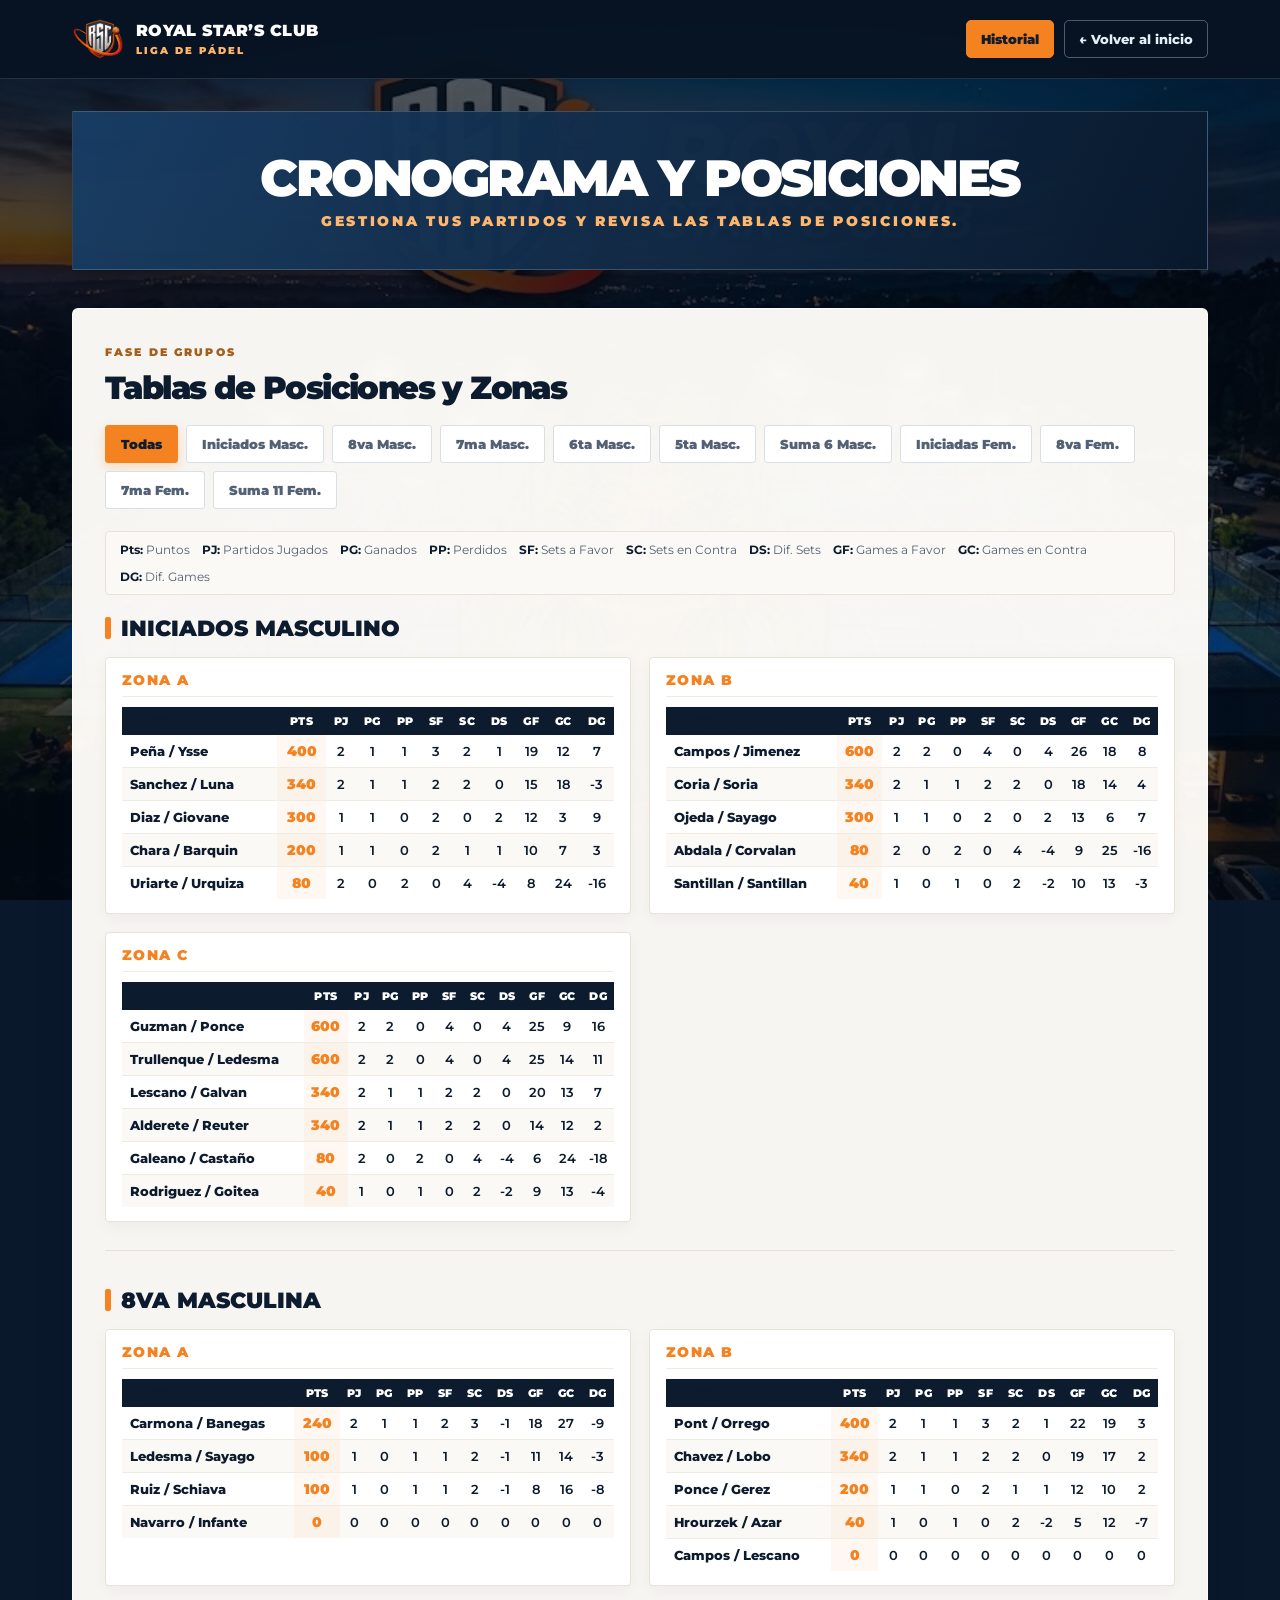
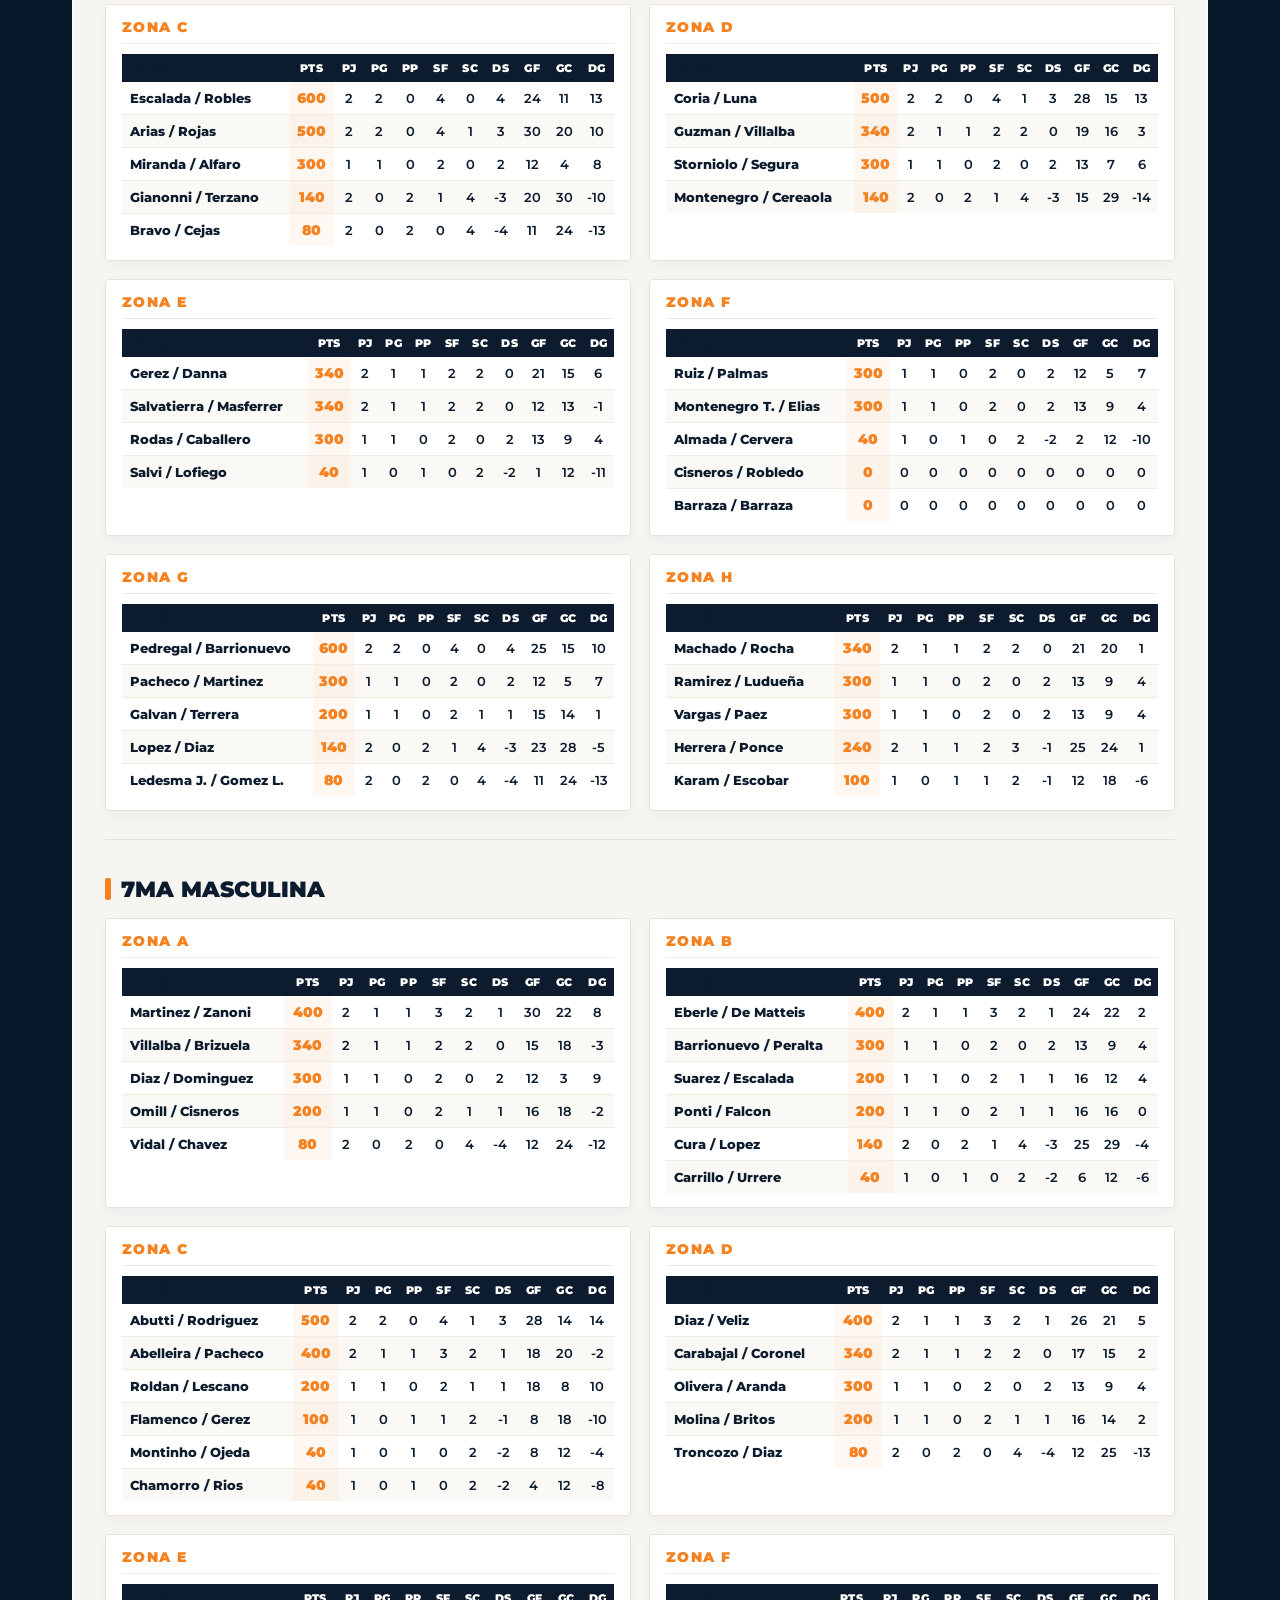
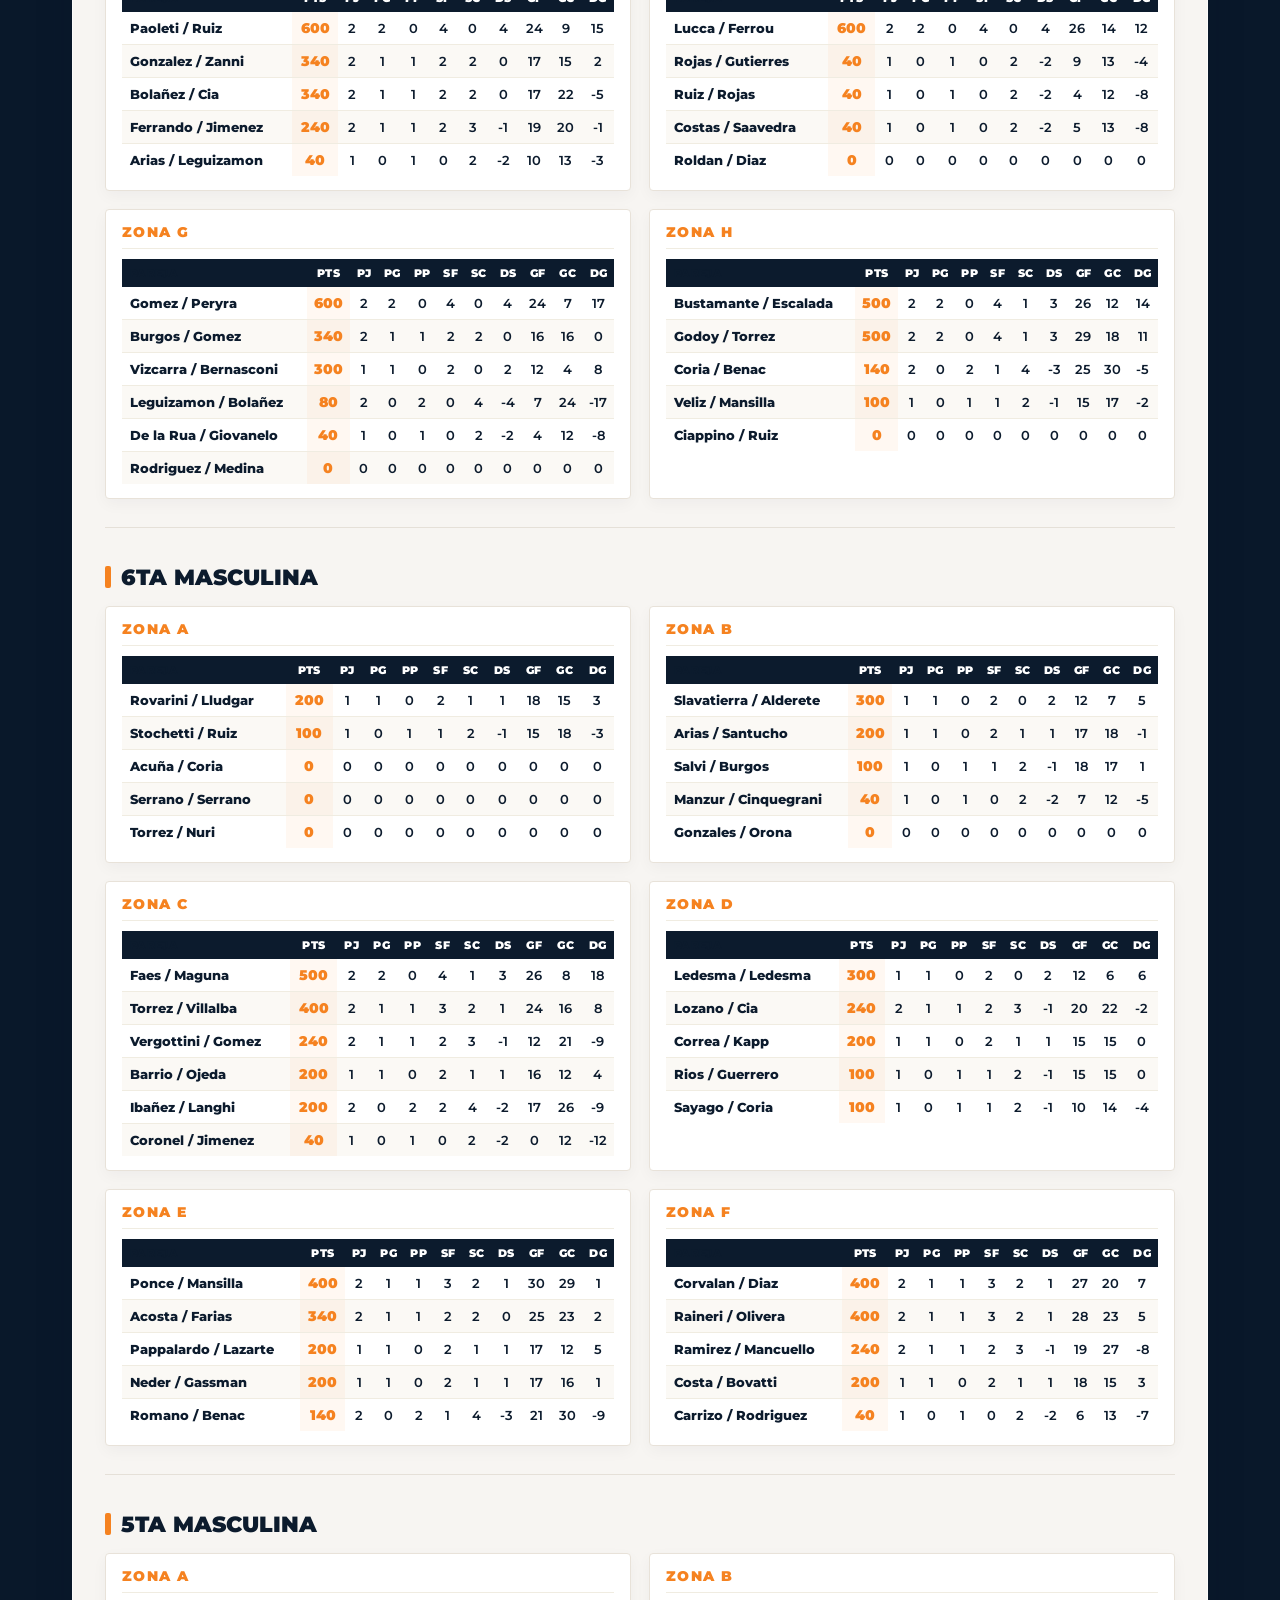
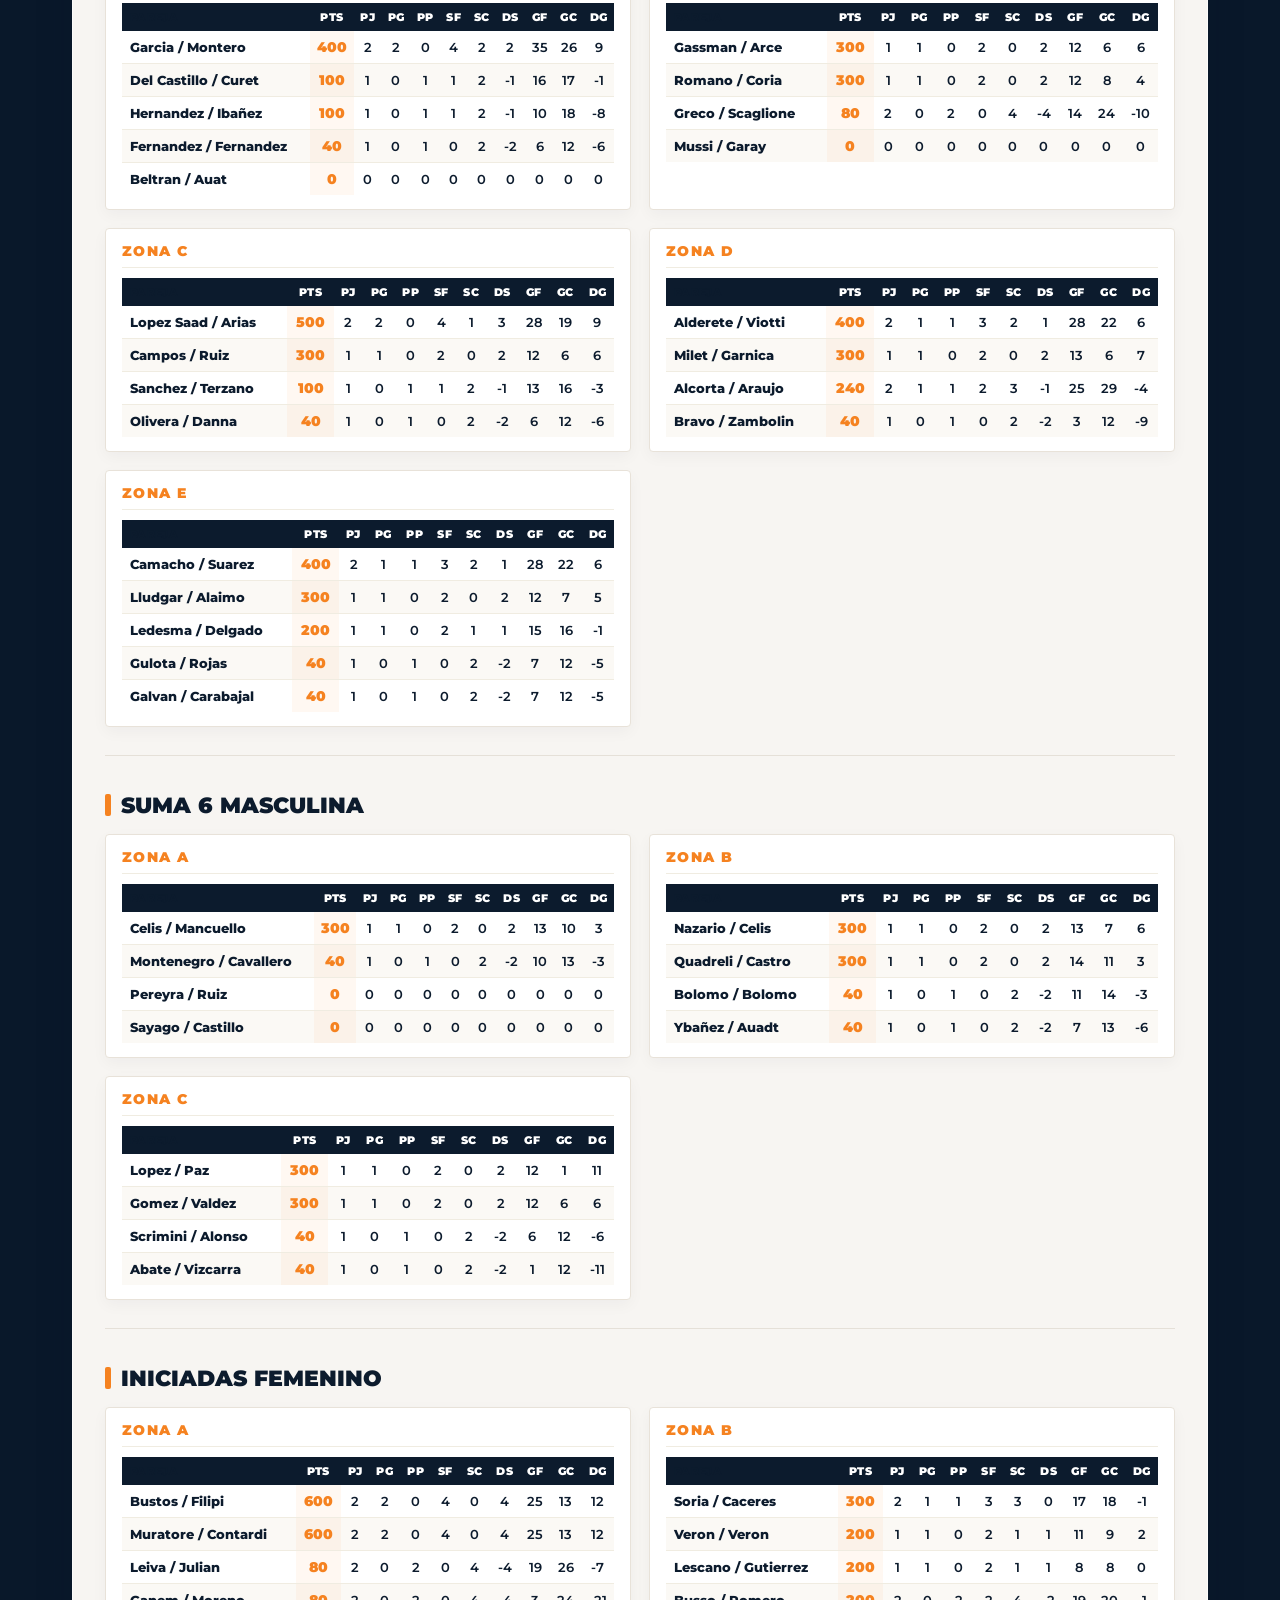
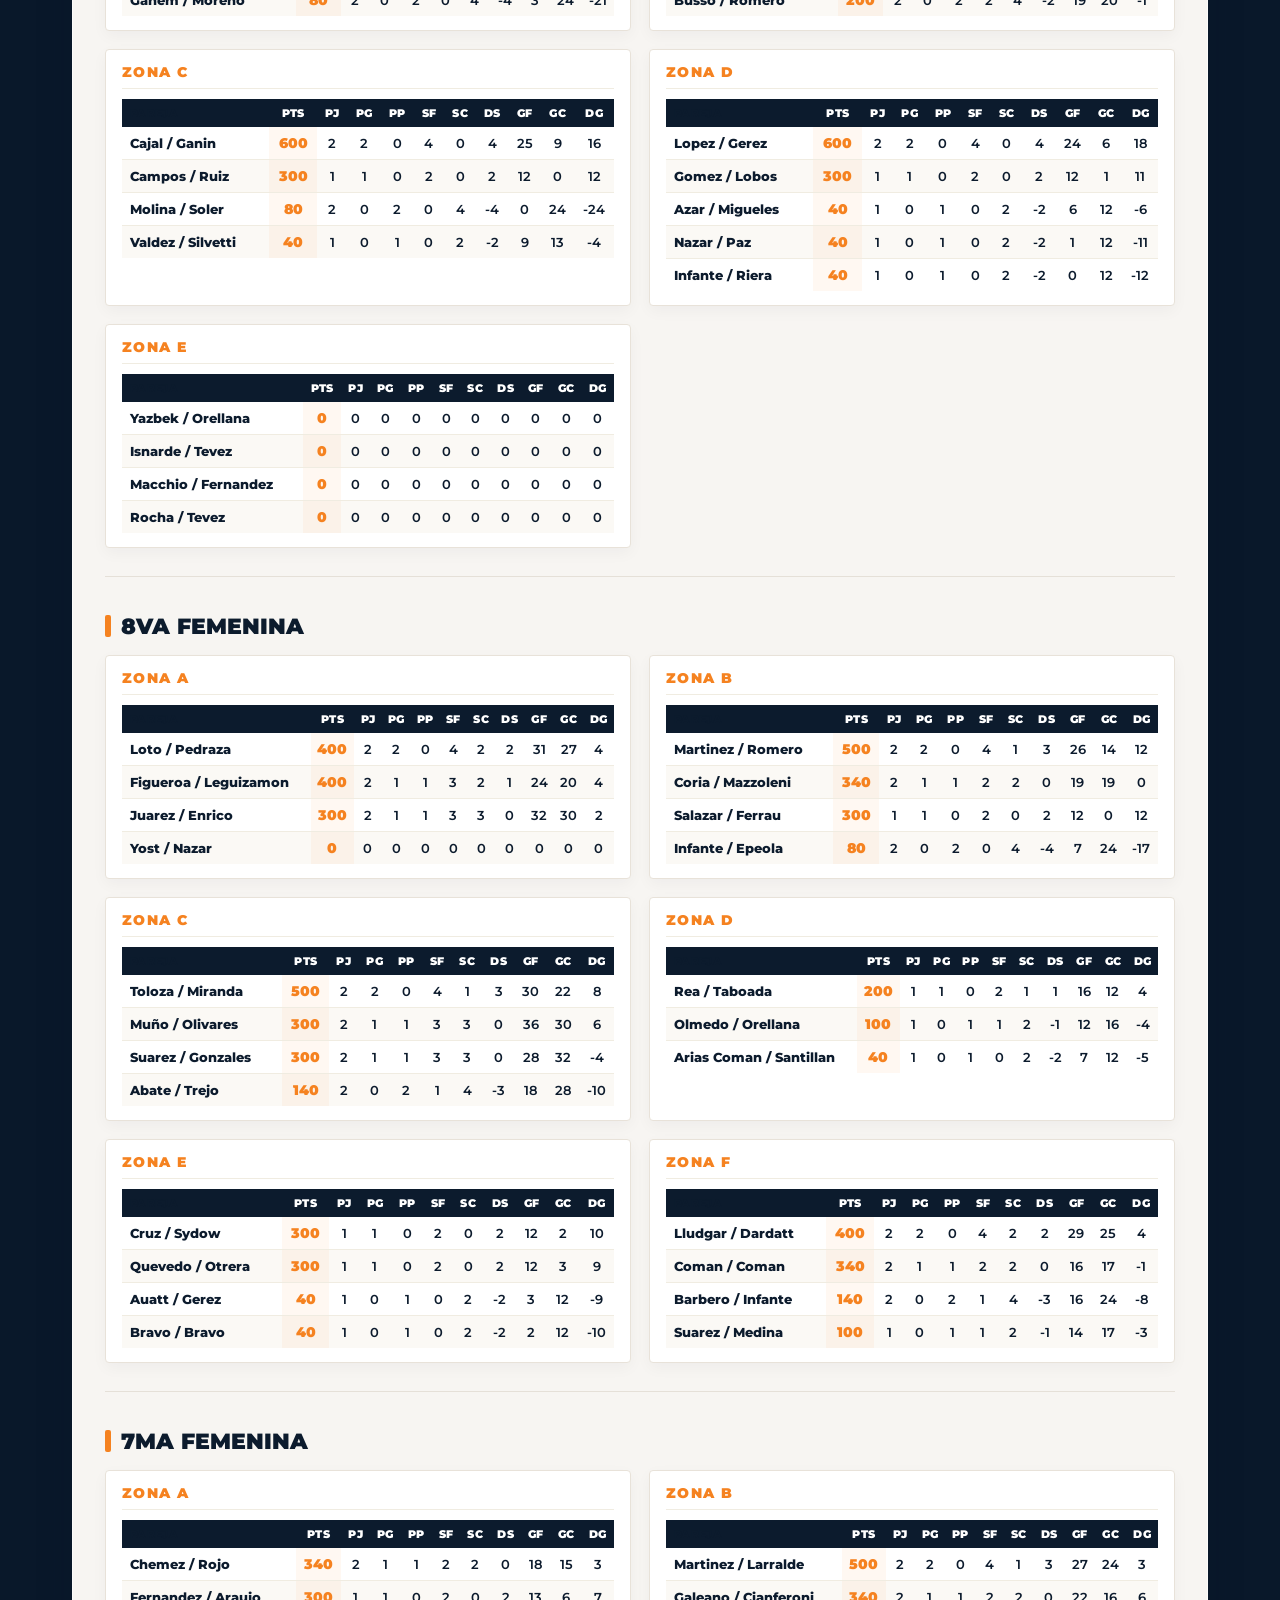
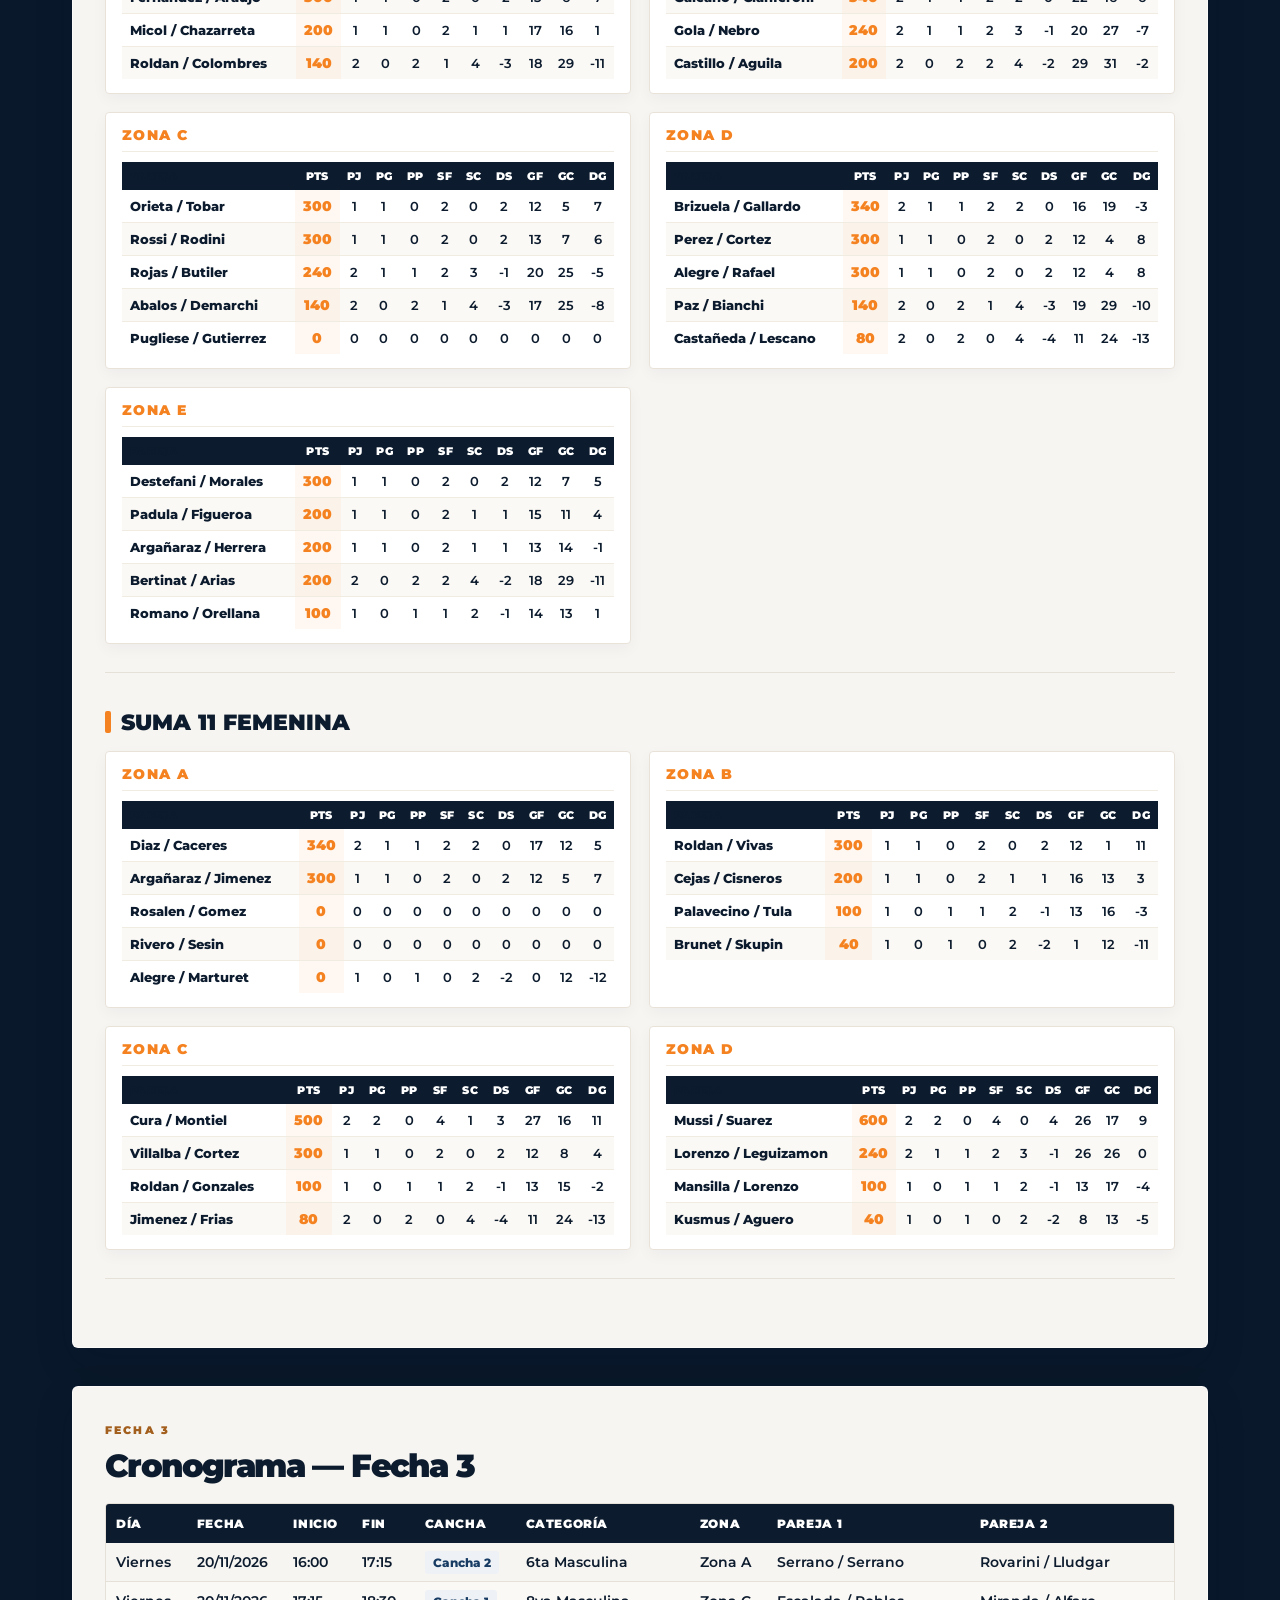
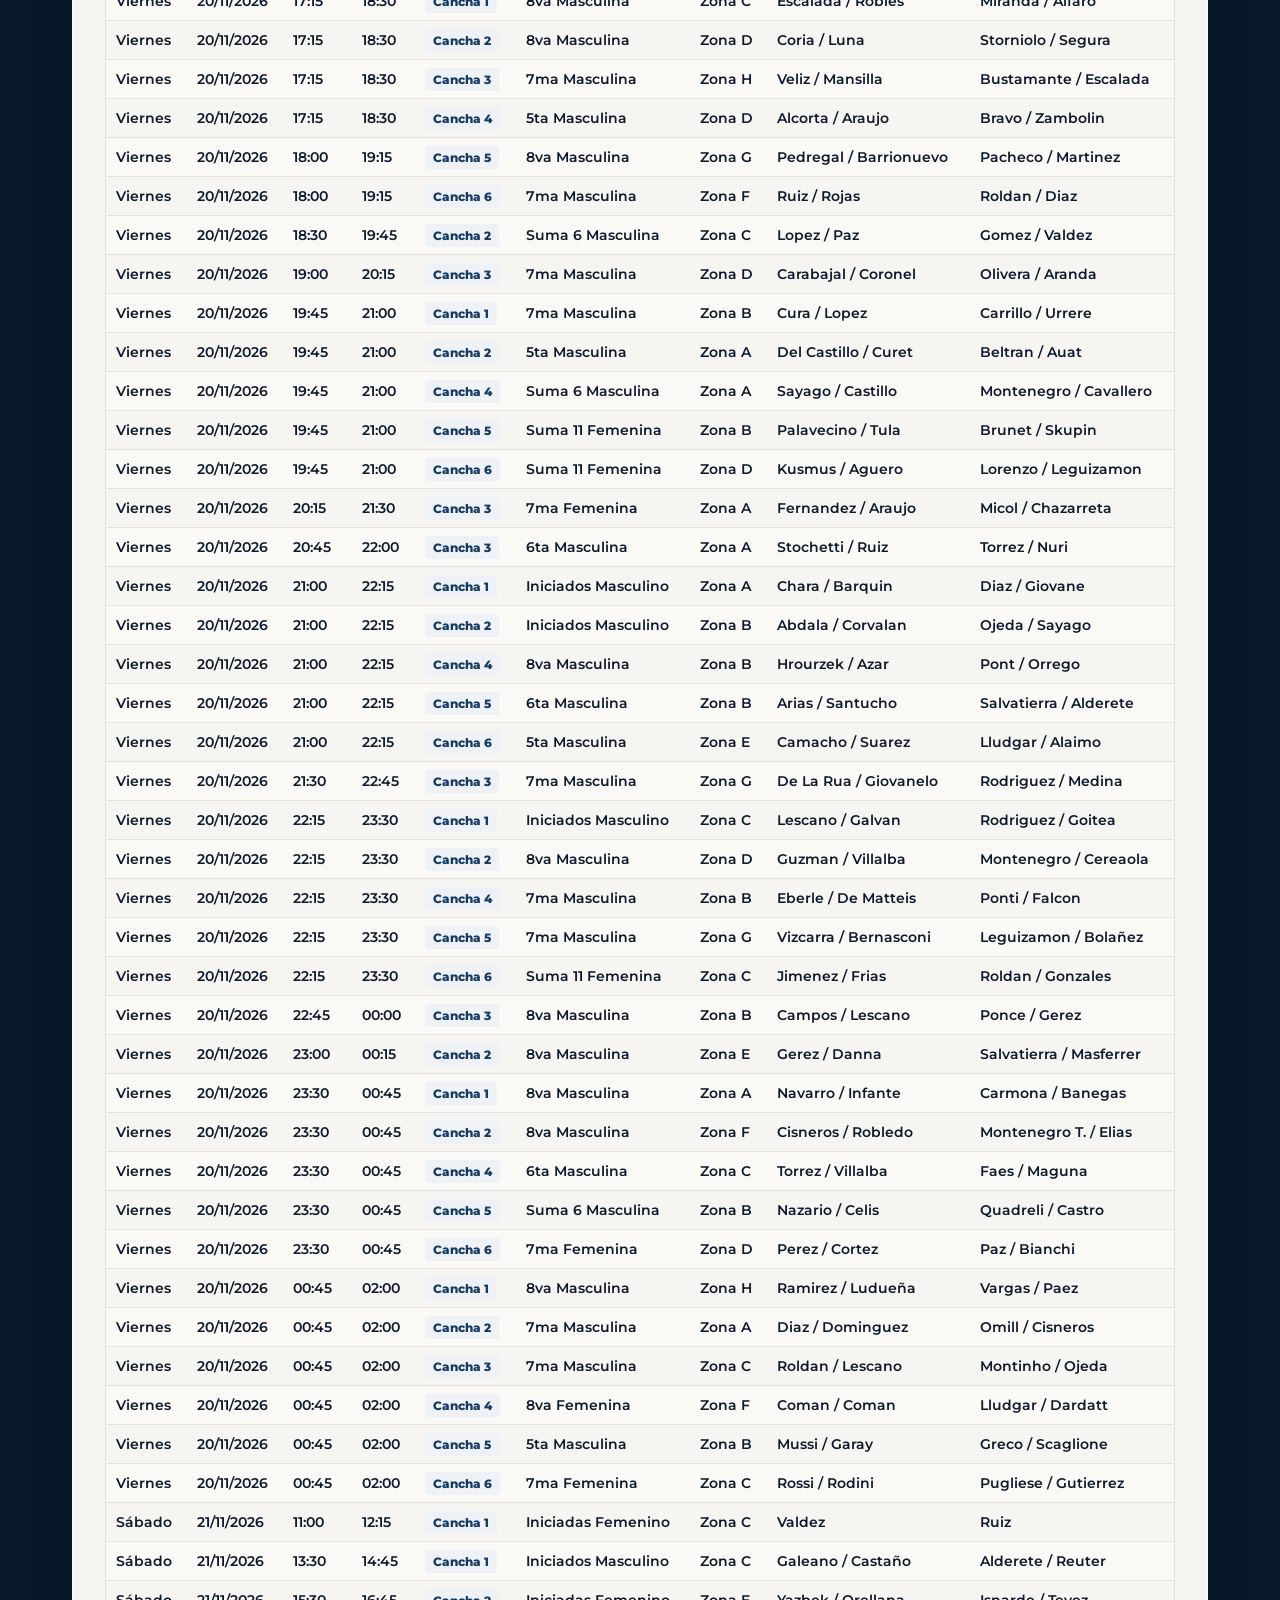
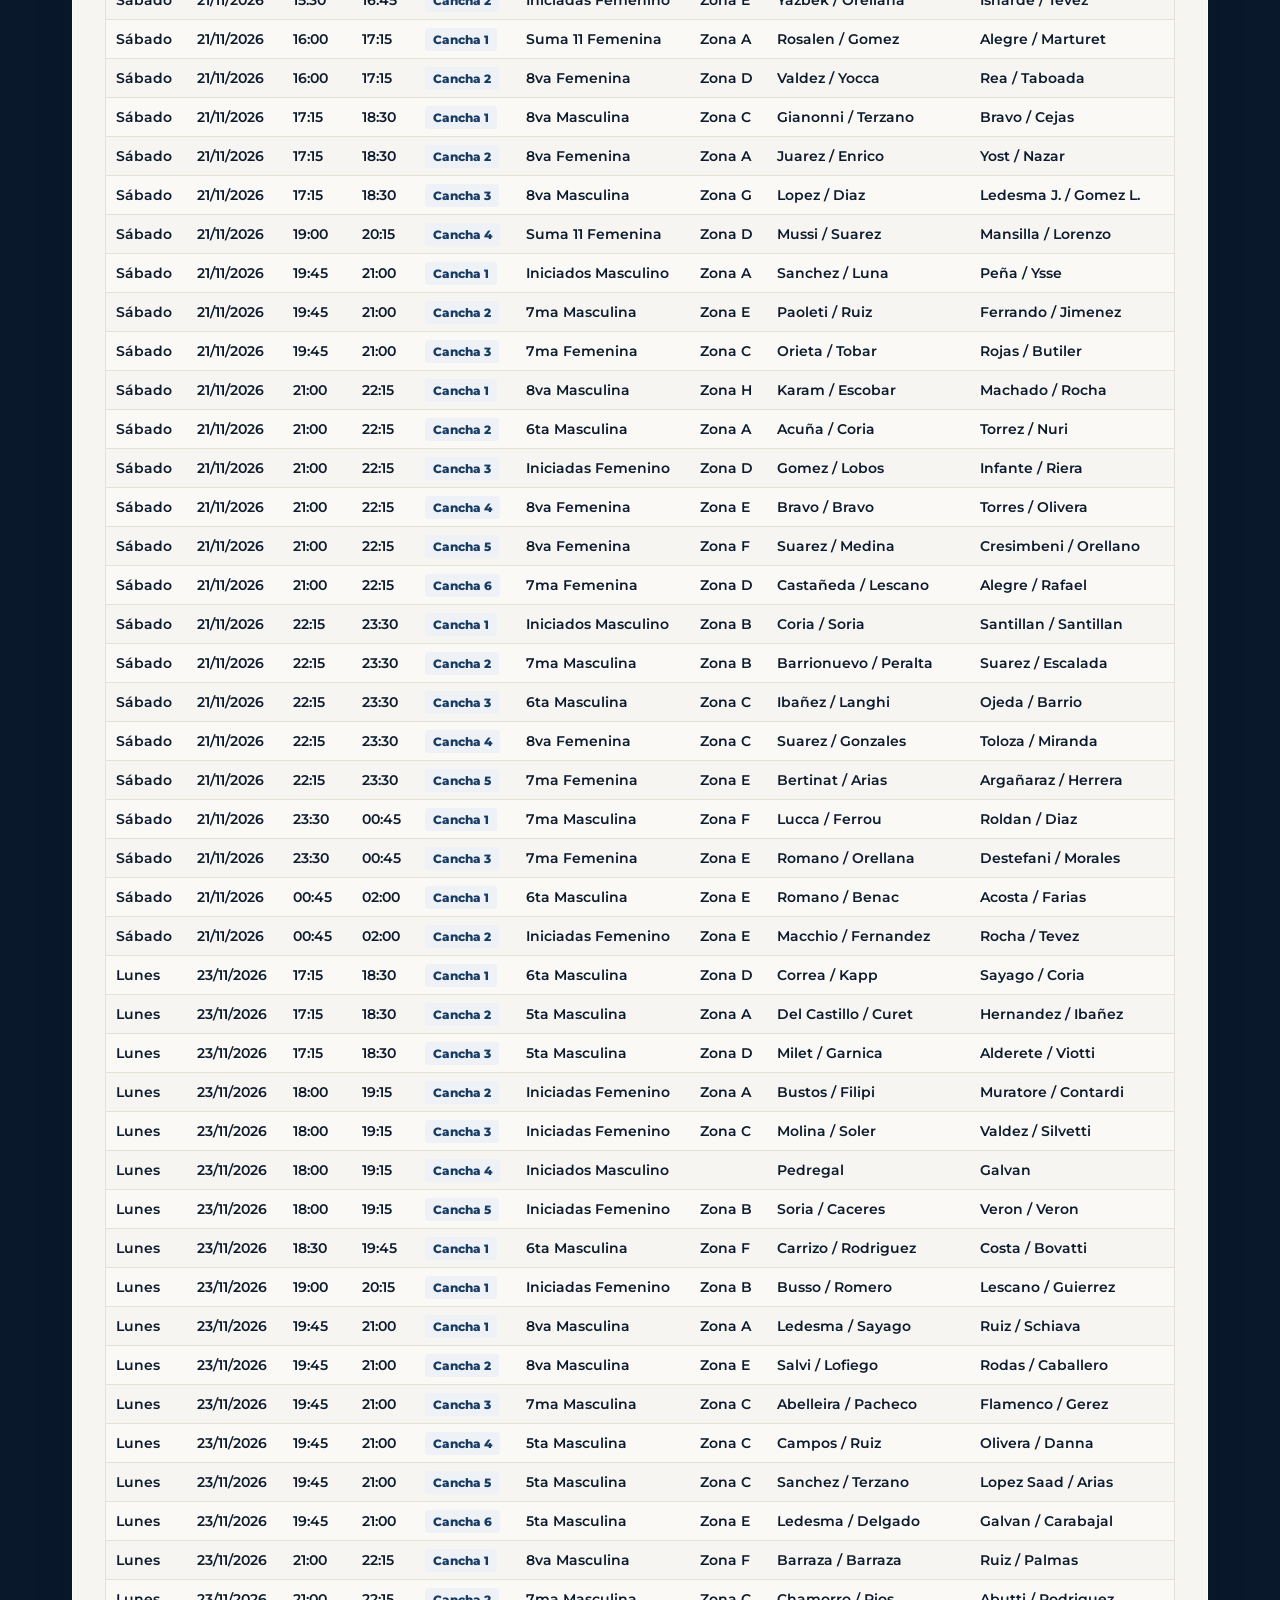
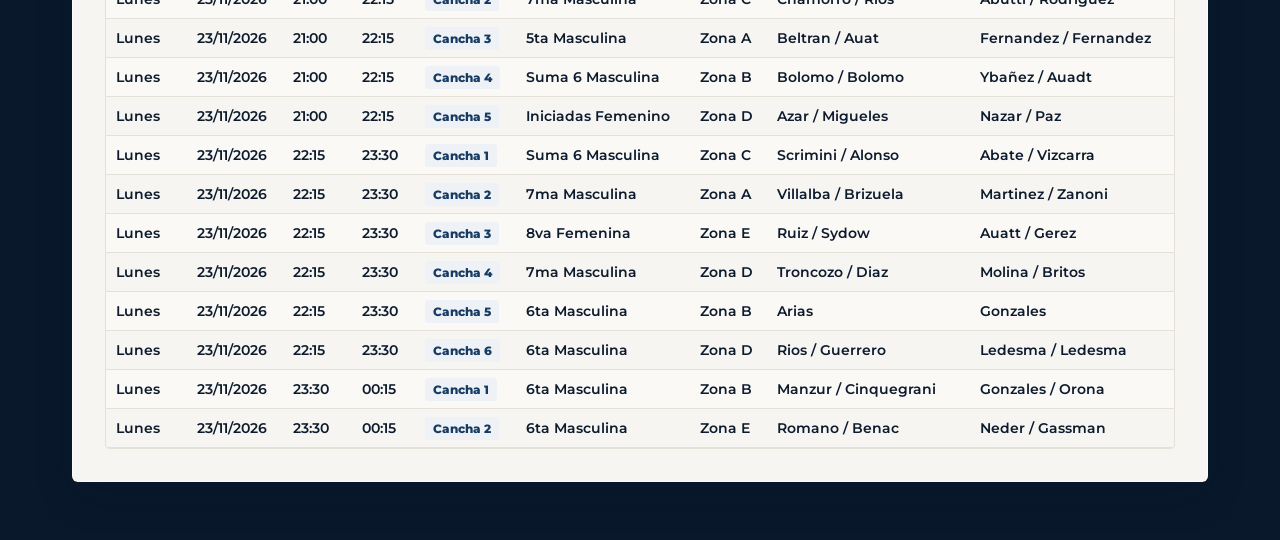
==== commit b753a233: "Update print statement from 'Hello' to 'Goodbye'" ====
--- a/cronograma.html
+++ b/cronograma.html
@@ -185,9 +185,9 @@
                   <tbody>
                     <tr><td class="col-pareja">Guzman / Ponce</td><td class="pts">600</td><td>2</td><td>2</td><td>0</td><td>4</td><td>0</td><td>4</td><td>25</td><td>9</td><td>16</td></tr>
                     <tr><td class="col-pareja">Trullenque / Ledesma</td><td class="pts">600</td><td>2</td><td>2</td><td>0</td><td>4</td><td>0</td><td>4</td><td>25</td><td>14</td><td>11</td></tr>
-                    <tr><td class="col-pareja">Lescano / Galvan</td><td class="pts">80</td><td>2</td><td>0</td><td>2</td><td>0</td><td>4</td><td>-4</td><td>13</td><td>25</td><td>-12</td></tr>
+                    <tr><td class="col-pareja">Lescano / Galvan</td><td class="pts">340</td><td>2</td><td>1</td><td>1</td><td>2</td><td>2</td><td>0</td><td>20</td><td>13</td><td>7</td></tr>
+                    <tr><td class="col-pareja">Alderete / Reuter</td><td class="pts">340</td><td>2</td><td>1</td><td>1</td><td>2</td><td>2</td><td>0</td><td>14</td><td>12</td><td>2</td></tr>
                     <tr><td class="col-pareja">Galeano / Castaño</td><td class="pts">80</td><td>2</td><td>0</td><td>2</td><td>0</td><td>4</td><td>-4</td><td>6</td><td>24</td><td>-18</td></tr>
-                    <tr><td class="col-pareja">Alderete / Reuter</td><td class="pts">80</td><td>2</td><td>0</td><td>2</td><td>0</td><td>4</td><td>-4</td><td>2</td><td>24</td><td>-22</td></tr>
                     <tr><td class="col-pareja">Rodriguez / Goitea</td><td class="pts">40</td><td>1</td><td>0</td><td>1</td><td>0</td><td>2</td><td>-2</td><td>9</td><td>13</td><td>-4</td></tr>
                   </tbody>
                 </table>
@@ -208,7 +208,7 @@
                     <tr><th class="col-pareja">Pareja</th><th>Pts</th><th>PJ</th><th>PG</th><th>PP</th><th>SF</th><th>SC</th><th>DS</th><th>GF</th><th>GC</th><th>DG</th></tr>
                   </thead>
                   <tbody>
-                    <tr><td class="col-pareja">Carmona / Banegas</td><td class="pts">140</td><td>2</td><td>0</td><td>2</td><td>1</td><td>4</td><td>-3</td><td>16</td><td>29</td><td>-13</td></tr>
+                    <tr><td class="col-pareja">Carmona / Banegas</td><td class="pts">240</td><td>2</td><td>1</td><td>1</td><td>2</td><td>3</td><td>-1</td><td>18</td><td>27</td><td>-9</td></tr>
                     <tr><td class="col-pareja">Ledesma / Sayago</td><td class="pts">100</td><td>1</td><td>0</td><td>1</td><td>1</td><td>2</td><td>-1</td><td>11</td><td>14</td><td>-3</td></tr>
                     <tr><td class="col-pareja">Ruiz / Schiava</td><td class="pts">100</td><td>1</td><td>0</td><td>1</td><td>1</td><td>2</td><td>-1</td><td>8</td><td>16</td><td>-8</td></tr>
                     <tr><td class="col-pareja">Navarro / Infante</td><td class="pts">0</td><td>0</td><td>0</td><td>0</td><td>0</td><td>0</td><td>0</td><td>0</td><td>0</td><td>0</td></tr>
@@ -225,11 +225,11 @@
                     <tr><th class="col-pareja">Pareja</th><th>Pts</th><th>PJ</th><th>PG</th><th>PP</th><th>SF</th><th>SC</th><th>DS</th><th>GF</th><th>GC</th><th>DG</th></tr>
                   </thead>
                   <tbody>
-                    <tr><td class="col-pareja">Chavez / Lobo</td><td class="pts">300</td><td>1</td><td>1</td><td>0</td><td>2</td><td>0</td><td>2</td><td>12</td><td>5</td><td>7</td></tr>
+                    <tr><td class="col-pareja">Pont / Orrego</td><td class="pts">400</td><td>2</td><td>1</td><td>1</td><td>3</td><td>2</td><td>1</td><td>22</td><td>19</td><td>3</td></tr>
+                    <tr><td class="col-pareja">Chavez / Lobo</td><td class="pts">340</td><td>2</td><td>1</td><td>1</td><td>2</td><td>2</td><td>0</td><td>19</td><td>17</td><td>2</td></tr>
                     <tr><td class="col-pareja">Ponce / Gerez</td><td class="pts">200</td><td>1</td><td>1</td><td>0</td><td>2</td><td>1</td><td>1</td><td>12</td><td>10</td><td>2</td></tr>
-                    <tr><td class="col-pareja">Pont / Orrego</td><td class="pts">100</td><td>1</td><td>0</td><td>1</td><td>1</td><td>2</td><td>-1</td><td>10</td><td>12</td><td>-2</td></tr>
-                    <tr><td class="col-pareja">Campos / Lescano</td><td class="pts">40</td><td>1</td><td>0</td><td>1</td><td>0</td><td>2</td><td>-2</td><td>0</td><td>0</td><td>0</td></tr>
                     <tr><td class="col-pareja">Hrourzek / Azar</td><td class="pts">40</td><td>1</td><td>0</td><td>1</td><td>0</td><td>2</td><td>-2</td><td>5</td><td>12</td><td>-7</td></tr>
+                    <tr><td class="col-pareja">Campos / Lescano</td><td class="pts">0</td><td>0</td><td>0</td><td>0</td><td>0</td><td>0</td><td>0</td><td>0</td><td>0</td><td>0</td></tr>
                   </tbody>
                 </table>
               </div>
@@ -243,11 +243,11 @@
                     <tr><th class="col-pareja">Pareja</th><th>Pts</th><th>PJ</th><th>PG</th><th>PP</th><th>SF</th><th>SC</th><th>DS</th><th>GF</th><th>GC</th><th>DG</th></tr>
                   </thead>
                   <tbody>
-                    <tr><td class="col-pareja">Escalada / Robles</td><td class="pts">600</td><td>2</td><td>2</td><td>0</td><td>4</td><td>0</td><td>4</td><td>24</td><td>9</td><td>15</td></tr>
+                    <tr><td class="col-pareja">Escalada / Robles</td><td class="pts">600</td><td>2</td><td>2</td><td>0</td><td>4</td><td>0</td><td>4</td><td>24</td><td>11</td><td>13</td></tr>
                     <tr><td class="col-pareja">Arias / Rojas</td><td class="pts">500</td><td>2</td><td>2</td><td>0</td><td>4</td><td>1</td><td>3</td><td>30</td><td>20</td><td>10</td></tr>
+                    <tr><td class="col-pareja">Miranda / Alfaro</td><td class="pts">300</td><td>1</td><td>1</td><td>0</td><td>2</td><td>0</td><td>2</td><td>12</td><td>4</td><td>8</td></tr>
                     <tr><td class="col-pareja">Gianonni / Terzano</td><td class="pts">140</td><td>2</td><td>0</td><td>2</td><td>1</td><td>4</td><td>-3</td><td>20</td><td>30</td><td>-10</td></tr>
-                    <tr><td class="col-pareja">Bravo / Cejas</td><td class="pts">80</td><td>2</td><td>0</td><td>2</td><td>0</td><td>4</td><td>-4</td><td>9</td><td>24</td><td>-15</td></tr>
-                    <tr><td class="col-pareja">Miranda / Alfaro</td><td class="pts">40</td><td>1</td><td>0</td><td>1</td><td>0</td><td>2</td><td>-2</td><td>4</td><td>12</td><td>-8</td></tr>
+                    <tr><td class="col-pareja">Bravo / Cejas</td><td class="pts">80</td><td>2</td><td>0</td><td>2</td><td>0</td><td>4</td><td>-4</td><td>11</td><td>24</td><td>-13</td></tr>
                   </tbody>
                 </table>
               </div>
@@ -262,9 +262,9 @@
                   </thead>
                   <tbody>
                     <tr><td class="col-pareja">Coria / Luna</td><td class="pts">500</td><td>2</td><td>2</td><td>0</td><td>4</td><td>1</td><td>3</td><td>28</td><td>15</td><td>13</td></tr>
+                    <tr><td class="col-pareja">Guzman / Villalba</td><td class="pts">340</td><td>2</td><td>1</td><td>1</td><td>2</td><td>2</td><td>0</td><td>19</td><td>16</td><td>3</td></tr>
                     <tr><td class="col-pareja">Storniolo / Segura</td><td class="pts">300</td><td>1</td><td>1</td><td>0</td><td>2</td><td>0</td><td>2</td><td>13</td><td>7</td><td>6</td></tr>
                     <tr><td class="col-pareja">Montenegro / Cereaola</td><td class="pts">140</td><td>2</td><td>0</td><td>2</td><td>1</td><td>4</td><td>-3</td><td>15</td><td>29</td><td>-14</td></tr>
-                    <tr><td class="col-pareja">Guzman / Villalba</td><td class="pts">80</td><td>2</td><td>0</td><td>2</td><td>0</td><td>4</td><td>-4</td><td>11</td><td>24</td><td>-13</td></tr>
                   </tbody>
                 </table>
               </div>
@@ -278,8 +278,8 @@
                     <tr><th class="col-pareja">Pareja</th><th>Pts</th><th>PJ</th><th>PG</th><th>PP</th><th>SF</th><th>SC</th><th>DS</th><th>GF</th><th>GC</th><th>DG</th></tr>
                   </thead>
                   <tbody>
-                    <tr><td class="col-pareja">Salvatierra / Masferrer</td><td class="pts">600</td><td>2</td><td>2</td><td>0</td><td>4</td><td>0</td><td>4</td><td>24</td><td>1</td><td>23</td></tr>
                     <tr><td class="col-pareja">Gerez / Danna</td><td class="pts">340</td><td>2</td><td>1</td><td>1</td><td>2</td><td>2</td><td>0</td><td>21</td><td>15</td><td>6</td></tr>
+                    <tr><td class="col-pareja">Salvatierra / Masferrer</td><td class="pts">340</td><td>2</td><td>1</td><td>1</td><td>2</td><td>2</td><td>0</td><td>12</td><td>13</td><td>-1</td></tr>
                     <tr><td class="col-pareja">Rodas / Caballero</td><td class="pts">300</td><td>1</td><td>1</td><td>0</td><td>2</td><td>0</td><td>2</td><td>13</td><td>9</td><td>4</td></tr>
                     <tr><td class="col-pareja">Salvi / Lofiego</td><td class="pts">40</td><td>1</td><td>0</td><td>1</td><td>0</td><td>2</td><td>-2</td><td>1</td><td>12</td><td>-11</td></tr>
                   </tbody>
@@ -296,7 +296,7 @@
                   </thead>
                   <tbody>
                     <tr><td class="col-pareja">Ruiz / Palmas</td><td class="pts">300</td><td>1</td><td>1</td><td>0</td><td>2</td><td>0</td><td>2</td><td>12</td><td>5</td><td>7</td></tr>
-                    <tr><td class="col-pareja">Montenegro T. / Elias</td><td class="pts">40</td><td>1</td><td>0</td><td>1</td><td>0</td><td>2</td><td>-2</td><td>9</td><td>13</td><td>-4</td></tr>
+                    <tr><td class="col-pareja">Montenegro T. / Elias</td><td class="pts">300</td><td>1</td><td>1</td><td>0</td><td>2</td><td>0</td><td>2</td><td>13</td><td>9</td><td>4</td></tr>
                     <tr><td class="col-pareja">Almada / Cervera</td><td class="pts">40</td><td>1</td><td>0</td><td>1</td><td>0</td><td>2</td><td>-2</td><td>2</td><td>12</td><td>-10</td></tr>
                     <tr><td class="col-pareja">Cisneros / Robledo</td><td class="pts">0</td><td>0</td><td>0</td><td>0</td><td>0</td><td>0</td><td>0</td><td>0</td><td>0</td><td>0</td></tr>
                     <tr><td class="col-pareja">Barraza / Barraza</td><td class="pts">0</td><td>0</td><td>0</td><td>0</td><td>0</td><td>0</td><td>0</td><td>0</td><td>0</td><td>0</td></tr>
@@ -315,8 +315,8 @@
                   <tbody>
                     <tr><td class="col-pareja">Pedregal / Barrionuevo</td><td class="pts">600</td><td>2</td><td>2</td><td>0</td><td>4</td><td>0</td><td>4</td><td>25</td><td>15</td><td>10</td></tr>
                     <tr><td class="col-pareja">Pacheco / Martinez</td><td class="pts">300</td><td>1</td><td>1</td><td>0</td><td>2</td><td>0</td><td>2</td><td>12</td><td>5</td><td>7</td></tr>
-                    <tr><td class="col-pareja">Lopez / Diaz</td><td class="pts">240</td><td>2</td><td>1</td><td>1</td><td>2</td><td>3</td><td>-1</td><td>24</td><td>27</td><td>-3</td></tr>
-                    <tr><td class="col-pareja">Galvan / Terrera</td><td class="pts">100</td><td>1</td><td>0</td><td>1</td><td>1</td><td>2</td><td>-1</td><td>14</td><td>15</td><td>-1</td></tr>
+                    <tr><td class="col-pareja">Galvan / Terrera</td><td class="pts">200</td><td>1</td><td>1</td><td>0</td><td>2</td><td>1</td><td>1</td><td>15</td><td>14</td><td>1</td></tr>
+                    <tr><td class="col-pareja">Lopez / Diaz</td><td class="pts">140</td><td>2</td><td>0</td><td>2</td><td>1</td><td>4</td><td>-3</td><td>23</td><td>28</td><td>-5</td></tr>
                     <tr><td class="col-pareja">Ledesma J. / Gomez L.</td><td class="pts">80</td><td>2</td><td>0</td><td>2</td><td>0</td><td>4</td><td>-4</td><td>11</td><td>24</td><td>-13</td></tr>
                   </tbody>
                 </table>
@@ -332,7 +332,7 @@
                   </thead>
                   <tbody>
                     <tr><td class="col-pareja">Machado / Rocha</td><td class="pts">340</td><td>2</td><td>1</td><td>1</td><td>2</td><td>2</td><td>0</td><td>21</td><td>20</td><td>1</td></tr>
-                    <tr><td class="col-pareja">Ramirez / Ludueña</td><td class="pts">300</td><td>1</td><td>1</td><td>0</td><td>2</td><td>0</td><td>2</td><td>13</td><td>8</td><td>5</td></tr>
+                    <tr><td class="col-pareja">Ramirez / Ludueña</td><td class="pts">300</td><td>1</td><td>1</td><td>0</td><td>2</td><td>0</td><td>2</td><td>13</td><td>9</td><td>4</td></tr>
                     <tr><td class="col-pareja">Vargas / Paez</td><td class="pts">300</td><td>1</td><td>1</td><td>0</td><td>2</td><td>0</td><td>2</td><td>13</td><td>9</td><td>4</td></tr>
                     <tr><td class="col-pareja">Herrera / Ponce</td><td class="pts">240</td><td>2</td><td>1</td><td>1</td><td>2</td><td>3</td><td>-1</td><td>25</td><td>24</td><td>1</td></tr>
                     <tr><td class="col-pareja">Karam / Escobar</td><td class="pts">100</td><td>1</td><td>0</td><td>1</td><td>1</td><td>2</td><td>-1</td><td>12</td><td>18</td><td>-6</td></tr>
@@ -355,11 +355,11 @@
                     <tr><th class="col-pareja">Pareja</th><th>Pts</th><th>PJ</th><th>PG</th><th>PP</th><th>SF</th><th>SC</th><th>DS</th><th>GF</th><th>GC</th><th>DG</th></tr>
                   </thead>
                   <tbody>
+                    <tr><td class="col-pareja">Martinez / Zanoni</td><td class="pts">400</td><td>2</td><td>1</td><td>1</td><td>3</td><td>2</td><td>1</td><td>30</td><td>22</td><td>8</td></tr>
                     <tr><td class="col-pareja">Villalba / Brizuela</td><td class="pts">340</td><td>2</td><td>1</td><td>1</td><td>2</td><td>2</td><td>0</td><td>15</td><td>18</td><td>-3</td></tr>
                     <tr><td class="col-pareja">Diaz / Dominguez</td><td class="pts">300</td><td>1</td><td>1</td><td>0</td><td>2</td><td>0</td><td>2</td><td>12</td><td>3</td><td>9</td></tr>
-                    <tr><td class="col-pareja">Martinez / Zanoni</td><td class="pts">300</td><td>1</td><td>1</td><td>0</td><td>2</td><td>0</td><td>2</td><td>12</td><td>6</td><td>6</td></tr>
+                    <tr><td class="col-pareja">Omill / Cisneros</td><td class="pts">200</td><td>1</td><td>1</td><td>0</td><td>2</td><td>1</td><td>1</td><td>16</td><td>18</td><td>-2</td></tr>
                     <tr><td class="col-pareja">Vidal / Chavez</td><td class="pts">80</td><td>2</td><td>0</td><td>2</td><td>0</td><td>4</td><td>-4</td><td>12</td><td>24</td><td>-12</td></tr>
-                    <tr><td class="col-pareja">Omill / Cisneros</td><td class="pts">0</td><td>0</td><td>0</td><td>0</td><td>0</td><td>0</td><td>0</td><td>0</td><td>0</td><td>0</td></tr>
                   </tbody>
                 </table>
               </div>
@@ -373,11 +373,11 @@
                     <tr><th class="col-pareja">Pareja</th><th>Pts</th><th>PJ</th><th>PG</th><th>PP</th><th>SF</th><th>SC</th><th>DS</th><th>GF</th><th>GC</th><th>DG</th></tr>
                   </thead>
                   <tbody>
-                    <tr><td class="col-pareja">Eberle / De Matteis</td><td class="pts">500</td><td>2</td><td>2</td><td>0</td><td>4</td><td>1</td><td>3</td><td>28</td><td>18</td><td>10</td></tr>
-                    <tr><td class="col-pareja">Cura / Lopez</td><td class="pts">400</td><td>2</td><td>1</td><td>1</td><td>3</td><td>2</td><td>1</td><td>29</td><td>25</td><td>4</td></tr>
+                    <tr><td class="col-pareja">Eberle / De Matteis</td><td class="pts">400</td><td>2</td><td>1</td><td>1</td><td>3</td><td>2</td><td>1</td><td>24</td><td>22</td><td>2</td></tr>
+                    <tr><td class="col-pareja">Barrionuevo / Peralta</td><td class="pts">300</td><td>1</td><td>1</td><td>0</td><td>2</td><td>0</td><td>2</td><td>13</td><td>9</td><td>4</td></tr>
+                    <tr><td class="col-pareja">Suarez / Escalada</td><td class="pts">200</td><td>1</td><td>1</td><td>0</td><td>2</td><td>1</td><td>1</td><td>16</td><td>12</td><td>4</td></tr>
                     <tr><td class="col-pareja">Ponti / Falcon</td><td class="pts">200</td><td>1</td><td>1</td><td>0</td><td>2</td><td>1</td><td>1</td><td>16</td><td>16</td><td>0</td></tr>
-                    <tr><td class="col-pareja">Suarez / Escalada</td><td class="pts">100</td><td>1</td><td>0</td><td>1</td><td>1</td><td>2</td><td>-1</td><td>12</td><td>16</td><td>-4</td></tr>
-                    <tr><td class="col-pareja">Barrionuevo / Peralta</td><td class="pts">40</td><td>1</td><td>0</td><td>1</td><td>0</td><td>2</td><td>-2</td><td>9</td><td>13</td><td>-4</td></tr>
+                    <tr><td class="col-pareja">Cura / Lopez</td><td class="pts">140</td><td>2</td><td>0</td><td>2</td><td>1</td><td>4</td><td>-3</td><td>25</td><td>29</td><td>-4</td></tr>
                     <tr><td class="col-pareja">Carrillo / Urrere</td><td class="pts">40</td><td>1</td><td>0</td><td>1</td><td>0</td><td>2</td><td>-2</td><td>6</td><td>12</td><td>-6</td></tr>
                   </tbody>
                 </table>
@@ -392,12 +392,12 @@
                     <tr><th class="col-pareja">Pareja</th><th>Pts</th><th>PJ</th><th>PG</th><th>PP</th><th>SF</th><th>SC</th><th>DS</th><th>GF</th><th>GC</th><th>DG</th></tr>
                   </thead>
                   <tbody>
-                    <tr><td class="col-pareja">Abutti / Rodriguez</td><td class="pts">500</td><td>2</td><td>2</td><td>0</td><td>4</td><td>1</td><td>3</td><td>28</td><td>8</td><td>20</td></tr>
-                    <tr><td class="col-pareja">Chamorro / Rios</td><td class="pts">300</td><td>1</td><td>1</td><td>0</td><td>2</td><td>0</td><td>2</td><td>12</td><td>4</td><td>8</td></tr>
-                    <tr><td class="col-pareja">Abelleira / Pacheco</td><td class="pts">140</td><td>2</td><td>0</td><td>2</td><td>1</td><td>4</td><td>-3</td><td>10</td><td>28</td><td>-18</td></tr>
-                    <tr><td class="col-pareja">Montinho / Ojeda</td><td class="pts">40</td><td>1</td><td>0</td><td>1</td><td>0</td><td>2</td><td>-2</td><td>2</td><td>12</td><td>-10</td></tr>
-                    <tr><td class="col-pareja">Flamenco / Gerez</td><td class="pts">0</td><td>0</td><td>0</td><td>0</td><td>0</td><td>0</td><td>0</td><td>0</td><td>0</td><td>0</td></tr>
-                    <tr><td class="col-pareja">Roldan / Lescano</td><td class="pts">0</td><td>0</td><td>0</td><td>0</td><td>0</td><td>0</td><td>0</td><td>0</td><td>0</td><td>0</td></tr>
+                    <tr><td class="col-pareja">Abutti / Rodriguez</td><td class="pts">500</td><td>2</td><td>2</td><td>0</td><td>4</td><td>1</td><td>3</td><td>28</td><td>14</td><td>14</td></tr>
+                    <tr><td class="col-pareja">Abelleira / Pacheco</td><td class="pts">400</td><td>2</td><td>1</td><td>1</td><td>3</td><td>2</td><td>1</td><td>18</td><td>20</td><td>-2</td></tr>
+                    <tr><td class="col-pareja">Roldan / Lescano</td><td class="pts">200</td><td>1</td><td>1</td><td>0</td><td>2</td><td>1</td><td>1</td><td>18</td><td>8</td><td>10</td></tr>
+                    <tr><td class="col-pareja">Flamenco / Gerez</td><td class="pts">100</td><td>1</td><td>0</td><td>1</td><td>1</td><td>2</td><td>-1</td><td>8</td><td>18</td><td>-10</td></tr>
+                    <tr><td class="col-pareja">Montinho / Ojeda</td><td class="pts">40</td><td>1</td><td>0</td><td>1</td><td>0</td><td>2</td><td>-2</td><td>8</td><td>12</td><td>-4</td></tr>
+                    <tr><td class="col-pareja">Chamorro / Rios</td><td class="pts">40</td><td>1</td><td>0</td><td>1</td><td>0</td><td>2</td><td>-2</td><td>4</td><td>12</td><td>-8</td></tr>
                   </tbody>
                 </table>
               </div>
@@ -429,11 +429,11 @@
                     <tr><th class="col-pareja">Pareja</th><th>Pts</th><th>PJ</th><th>PG</th><th>PP</th><th>SF</th><th>SC</th><th>DS</th><th>GF</th><th>GC</th><th>DG</th></tr>
                   </thead>
                   <tbody>
-                    <tr><td class="col-pareja">Gonzalez / Zanni</td><td class="pts">600</td><td>2</td><td>2</td><td>0</td><td>4</td><td>0</td><td>4</td><td>24</td><td>8</td><td>16</td></tr>
-                    <tr><td class="col-pareja">Paoleti / Ruiz</td><td class="pts">340</td><td>2</td><td>1</td><td>1</td><td>2</td><td>2</td><td>0</td><td>17</td><td>16</td><td>1</td></tr>
-                    <tr><td class="col-pareja">Arias / Leguizamon</td><td class="pts">300</td><td>1</td><td>1</td><td>0</td><td>2</td><td>0</td><td>2</td><td>13</td><td>10</td><td>3</td></tr>
+                    <tr><td class="col-pareja">Paoleti / Ruiz</td><td class="pts">600</td><td>2</td><td>2</td><td>0</td><td>4</td><td>0</td><td>4</td><td>24</td><td>9</td><td>15</td></tr>
+                    <tr><td class="col-pareja">Gonzalez / Zanni</td><td class="pts">340</td><td>2</td><td>1</td><td>1</td><td>2</td><td>2</td><td>0</td><td>17</td><td>15</td><td>2</td></tr>
+                    <tr><td class="col-pareja">Bolañez / Cia</td><td class="pts">340</td><td>2</td><td>1</td><td>1</td><td>2</td><td>2</td><td>0</td><td>17</td><td>22</td><td>-5</td></tr>
                     <tr><td class="col-pareja">Ferrando / Jimenez</td><td class="pts">240</td><td>2</td><td>1</td><td>1</td><td>2</td><td>3</td><td>-1</td><td>19</td><td>20</td><td>-1</td></tr>
-                    <tr><td class="col-pareja">Bolañez / Cia</td><td class="pts">80</td><td>2</td><td>0</td><td>2</td><td>0</td><td>4</td><td>-4</td><td>14</td><td>25</td><td>-11</td></tr>
+                    <tr><td class="col-pareja">Arias / Leguizamon</td><td class="pts">40</td><td>1</td><td>0</td><td>1</td><td>0</td><td>2</td><td>-2</td><td>10</td><td>13</td><td>-3</td></tr>
                   </tbody>
                 </table>
               </div>
@@ -448,8 +448,8 @@
                   </thead>
                   <tbody>
                     <tr><td class="col-pareja">Lucca / Ferrou</td><td class="pts">600</td><td>2</td><td>2</td><td>0</td><td>4</td><td>0</td><td>4</td><td>26</td><td>14</td><td>12</td></tr>
-                    <tr><td class="col-pareja">Ruiz / Rojas</td><td class="pts">300</td><td>1</td><td>1</td><td>0</td><td>2</td><td>0</td><td>2</td><td>12</td><td>4</td><td>8</td></tr>
                     <tr><td class="col-pareja">Rojas / Gutierres</td><td class="pts">40</td><td>1</td><td>0</td><td>1</td><td>0</td><td>2</td><td>-2</td><td>9</td><td>13</td><td>-4</td></tr>
+                    <tr><td class="col-pareja">Ruiz / Rojas</td><td class="pts">40</td><td>1</td><td>0</td><td>1</td><td>0</td><td>2</td><td>-2</td><td>4</td><td>12</td><td>-8</td></tr>
                     <tr><td class="col-pareja">Costas / Saavedra</td><td class="pts">40</td><td>1</td><td>0</td><td>1</td><td>0</td><td>2</td><td>-2</td><td>5</td><td>13</td><td>-8</td></tr>
                     <tr><td class="col-pareja">Roldan / Diaz</td><td class="pts">0</td><td>0</td><td>0</td><td>0</td><td>0</td><td>0</td><td>0</td><td>0</td><td>0</td><td>0</td></tr>
                   </tbody>
@@ -485,10 +485,10 @@
                   </thead>
                   <tbody>
                     <tr><td class="col-pareja">Bustamante / Escalada</td><td class="pts">500</td><td>2</td><td>2</td><td>0</td><td>4</td><td>1</td><td>3</td><td>26</td><td>12</td><td>14</td></tr>
-                    <tr><td class="col-pareja">Godoy / Torrez</td><td class="pts">300</td><td>1</td><td>1</td><td>0</td><td>2</td><td>0</td><td>2</td><td>12</td><td>2</td><td>10</td></tr>
-                    <tr><td class="col-pareja">Coria / Benac</td><td class="pts">300</td><td>1</td><td>1</td><td>0</td><td>2</td><td>0</td><td>2</td><td>13</td><td>9</td><td>4</td></tr>
-                    <tr><td class="col-pareja">Ciappino / Ruiz</td><td class="pts">300</td><td>1</td><td>1</td><td>0</td><td>2</td><td>0</td><td>2</td><td>0</td><td>0</td><td>0</td></tr>
-                    <tr><td class="col-pareja">Veliz / Mansilla</td><td class="pts">200</td><td>1</td><td>1</td><td>0</td><td>2</td><td>1</td><td>1</td><td>17</td><td>15</td><td>2</td></tr>
+                    <tr><td class="col-pareja">Godoy / Torrez</td><td class="pts">500</td><td>2</td><td>2</td><td>0</td><td>4</td><td>1</td><td>3</td><td>29</td><td>18</td><td>11</td></tr>
+                    <tr><td class="col-pareja">Coria / Benac</td><td class="pts">140</td><td>2</td><td>0</td><td>2</td><td>1</td><td>4</td><td>-3</td><td>25</td><td>30</td><td>-5</td></tr>
+                    <tr><td class="col-pareja">Veliz / Mansilla</td><td class="pts">100</td><td>1</td><td>0</td><td>1</td><td>1</td><td>2</td><td>-1</td><td>15</td><td>17</td><td>-2</td></tr>
+                    <tr><td class="col-pareja">Ciappino / Ruiz</td><td class="pts">0</td><td>0</td><td>0</td><td>0</td><td>0</td><td>0</td><td>0</td><td>0</td><td>0</td><td>0</td></tr>
                   </tbody>
                 </table>
               </div>
@@ -508,8 +508,8 @@
                     <tr><th class="col-pareja">Pareja</th><th>Pts</th><th>PJ</th><th>PG</th><th>PP</th><th>SF</th><th>SC</th><th>DS</th><th>GF</th><th>GC</th><th>DG</th></tr>
                   </thead>
                   <tbody>
-                    <tr><td class="col-pareja">Stochetti / Ruiz</td><td class="pts">200</td><td>1</td><td>1</td><td>0</td><td>2</td><td>1</td><td>1</td><td>18</td><td>15</td><td>3</td></tr>
-                    <tr><td class="col-pareja">Rovarini / Lludgar</td><td class="pts">100</td><td>1</td><td>0</td><td>1</td><td>1</td><td>2</td><td>-1</td><td>15</td><td>18</td><td>-3</td></tr>
+                    <tr><td class="col-pareja">Rovarini / Lludgar</td><td class="pts">200</td><td>1</td><td>1</td><td>0</td><td>2</td><td>1</td><td>1</td><td>18</td><td>15</td><td>3</td></tr>
+                    <tr><td class="col-pareja">Stochetti / Ruiz</td><td class="pts">100</td><td>1</td><td>0</td><td>1</td><td>1</td><td>2</td><td>-1</td><td>15</td><td>18</td><td>-3</td></tr>
                     <tr><td class="col-pareja">Acuña / Coria</td><td class="pts">0</td><td>0</td><td>0</td><td>0</td><td>0</td><td>0</td><td>0</td><td>0</td><td>0</td><td>0</td></tr>
                     <tr><td class="col-pareja">Serrano / Serrano</td><td class="pts">0</td><td>0</td><td>0</td><td>0</td><td>0</td><td>0</td><td>0</td><td>0</td><td>0</td><td>0</td></tr>
                     <tr><td class="col-pareja">Torrez / Nuri</td><td class="pts">0</td><td>0</td><td>0</td><td>0</td><td>0</td><td>0</td><td>0</td><td>0</td><td>0</td><td>0</td></tr>
@@ -527,8 +527,8 @@
                   </thead>
                   <tbody>
                     <tr><td class="col-pareja">Slavatierra / Alderete</td><td class="pts">300</td><td>1</td><td>1</td><td>0</td><td>2</td><td>0</td><td>2</td><td>12</td><td>7</td><td>5</td></tr>
-                    <tr><td class="col-pareja">Salvi / Burgos</td><td class="pts">200</td><td>1</td><td>1</td><td>0</td><td>2</td><td>1</td><td>1</td><td>17</td><td>18</td><td>-1</td></tr>
-                    <tr><td class="col-pareja">Arias / Santucho</td><td class="pts">100</td><td>1</td><td>0</td><td>1</td><td>1</td><td>2</td><td>-1</td><td>18</td><td>17</td><td>1</td></tr>
+                    <tr><td class="col-pareja">Arias / Santucho</td><td class="pts">200</td><td>1</td><td>1</td><td>0</td><td>2</td><td>1</td><td>1</td><td>17</td><td>18</td><td>-1</td></tr>
+                    <tr><td class="col-pareja">Salvi / Burgos</td><td class="pts">100</td><td>1</td><td>0</td><td>1</td><td>1</td><td>2</td><td>-1</td><td>18</td><td>17</td><td>1</td></tr>
                     <tr><td class="col-pareja">Manzur / Cinquegrani</td><td class="pts">40</td><td>1</td><td>0</td><td>1</td><td>0</td><td>2</td><td>-2</td><td>7</td><td>12</td><td>-5</td></tr>
                     <tr><td class="col-pareja">Gonzales / Orona</td><td class="pts">0</td><td>0</td><td>0</td><td>0</td><td>0</td><td>0</td><td>0</td><td>0</td><td>0</td><td>0</td></tr>
                   </tbody>
@@ -544,11 +544,11 @@
                     <tr><th class="col-pareja">Pareja</th><th>Pts</th><th>PJ</th><th>PG</th><th>PP</th><th>SF</th><th>SC</th><th>DS</th><th>GF</th><th>GC</th><th>DG</th></tr>
                   </thead>
                   <tbody>
-                    <tr><td class="col-pareja">Faes / Maguna</td><td class="pts">400</td><td>2</td><td>1</td><td>1</td><td>3</td><td>2</td><td>1</td><td>20</td><td>14</td><td>6</td></tr>
-                    <tr><td class="col-pareja">Ibañez / Langhi</td><td class="pts">300</td><td>2</td><td>1</td><td>1</td><td>3</td><td>3</td><td>0</td><td>23</td><td>20</td><td>3</td></tr>
+                    <tr><td class="col-pareja">Faes / Maguna</td><td class="pts">500</td><td>2</td><td>2</td><td>0</td><td>4</td><td>1</td><td>3</td><td>26</td><td>8</td><td>18</td></tr>
+                    <tr><td class="col-pareja">Torrez / Villalba</td><td class="pts">400</td><td>2</td><td>1</td><td>1</td><td>3</td><td>2</td><td>1</td><td>24</td><td>16</td><td>8</td></tr>
+                    <tr><td class="col-pareja">Vergottini / Gomez</td><td class="pts">240</td><td>2</td><td>1</td><td>1</td><td>2</td><td>3</td><td>-1</td><td>12</td><td>21</td><td>-9</td></tr>
                     <tr><td class="col-pareja">Barrio / Ojeda</td><td class="pts">200</td><td>1</td><td>1</td><td>0</td><td>2</td><td>1</td><td>1</td><td>16</td><td>12</td><td>4</td></tr>
-                    <tr><td class="col-pareja">Vergottini / Gomez</td><td class="pts">200</td><td>1</td><td>1</td><td>0</td><td>2</td><td>1</td><td>1</td><td>12</td><td>9</td><td>3</td></tr>
-                    <tr><td class="col-pareja">Torrez / Villalba</td><td class="pts">100</td><td>1</td><td>0</td><td>1</td><td>1</td><td>2</td><td>-1</td><td>12</td><td>16</td><td>-4</td></tr>
+                    <tr><td class="col-pareja">Ibañez / Langhi</td><td class="pts">200</td><td>2</td><td>0</td><td>2</td><td>2</td><td>4</td><td>-2</td><td>17</td><td>26</td><td>-9</td></tr>
                     <tr><td class="col-pareja">Coronel / Jimenez</td><td class="pts">40</td><td>1</td><td>0</td><td>1</td><td>0</td><td>2</td><td>-2</td><td>0</td><td>12</td><td>-12</td></tr>
                   </tbody>
                 </table>
@@ -564,10 +564,10 @@
                   </thead>
                   <tbody>
                     <tr><td class="col-pareja">Ledesma / Ledesma</td><td class="pts">300</td><td>1</td><td>1</td><td>0</td><td>2</td><td>0</td><td>2</td><td>12</td><td>6</td><td>6</td></tr>
-                    <tr><td class="col-pareja">Sayago / Coria</td><td class="pts">200</td><td>1</td><td>1</td><td>0</td><td>2</td><td>1</td><td>1</td><td>14</td><td>10</td><td>4</td></tr>
+                    <tr><td class="col-pareja">Lozano / Cia</td><td class="pts">240</td><td>2</td><td>1</td><td>1</td><td>2</td><td>3</td><td>-1</td><td>20</td><td>22</td><td>-2</td></tr>
                     <tr><td class="col-pareja">Correa / Kapp</td><td class="pts">200</td><td>1</td><td>1</td><td>0</td><td>2</td><td>1</td><td>1</td><td>15</td><td>15</td><td>0</td></tr>
-                    <tr><td class="col-pareja">Lozano / Cia</td><td class="pts">140</td><td>2</td><td>0</td><td>2</td><td>1</td><td>4</td><td>-3</td><td>16</td><td>26</td><td>-10</td></tr>
                     <tr><td class="col-pareja">Rios / Guerrero</td><td class="pts">100</td><td>1</td><td>0</td><td>1</td><td>1</td><td>2</td><td>-1</td><td>15</td><td>15</td><td>0</td></tr>
+                    <tr><td class="col-pareja">Sayago / Coria</td><td class="pts">100</td><td>1</td><td>0</td><td>1</td><td>1</td><td>2</td><td>-1</td><td>10</td><td>14</td><td>-4</td></tr>
                   </tbody>
                 </table>
               </div>
@@ -599,10 +599,10 @@
                     <tr><th class="col-pareja">Pareja</th><th>Pts</th><th>PJ</th><th>PG</th><th>PP</th><th>SF</th><th>SC</th><th>DS</th><th>GF</th><th>GC</th><th>DG</th></tr>
                   </thead>
                   <tbody>
-                    <tr><td class="col-pareja">Ramirez / Mancuello</td><td class="pts">500</td><td>2</td><td>2</td><td>0</td><td>4</td><td>1</td><td>3</td><td>27</td><td>19</td><td>8</td></tr>
                     <tr><td class="col-pareja">Corvalan / Diaz</td><td class="pts">400</td><td>2</td><td>1</td><td>1</td><td>3</td><td>2</td><td>1</td><td>27</td><td>20</td><td>7</td></tr>
+                    <tr><td class="col-pareja">Raineri / Olivera</td><td class="pts">400</td><td>2</td><td>1</td><td>1</td><td>3</td><td>2</td><td>1</td><td>28</td><td>23</td><td>5</td></tr>
+                    <tr><td class="col-pareja">Ramirez / Mancuello</td><td class="pts">240</td><td>2</td><td>1</td><td>1</td><td>2</td><td>3</td><td>-1</td><td>19</td><td>27</td><td>-8</td></tr>
                     <tr><td class="col-pareja">Costa / Bovatti</td><td class="pts">200</td><td>1</td><td>1</td><td>0</td><td>2</td><td>1</td><td>1</td><td>18</td><td>15</td><td>3</td></tr>
-                    <tr><td class="col-pareja">Raineri / Olivera</td><td class="pts">140</td><td>2</td><td>0</td><td>2</td><td>1</td><td>4</td><td>-3</td><td>20</td><td>31</td><td>-11</td></tr>
                     <tr><td class="col-pareja">Carrizo / Rodriguez</td><td class="pts">40</td><td>1</td><td>0</td><td>1</td><td>0</td><td>2</td><td>-2</td><td>6</td><td>13</td><td>-7</td></tr>
                   </tbody>
                 </table>
@@ -675,10 +675,10 @@
                     <tr><th class="col-pareja">Pareja</th><th>Pts</th><th>PJ</th><th>PG</th><th>PP</th><th>SF</th><th>SC</th><th>DS</th><th>GF</th><th>GC</th><th>DG</th></tr>
                   </thead>
                   <tbody>
-                    <tr><td class="col-pareja">Bravo / Zambolin</td><td class="pts">300</td><td>1</td><td>1</td><td>0</td><td>2</td><td>0</td><td>2</td><td>12</td><td>3</td><td>9</td></tr>
+                    <tr><td class="col-pareja">Alderete / Viotti</td><td class="pts">400</td><td>2</td><td>1</td><td>1</td><td>3</td><td>2</td><td>1</td><td>28</td><td>22</td><td>6</td></tr>
                     <tr><td class="col-pareja">Milet / Garnica</td><td class="pts">300</td><td>1</td><td>1</td><td>0</td><td>2</td><td>0</td><td>2</td><td>13</td><td>6</td><td>7</td></tr>
                     <tr><td class="col-pareja">Alcorta / Araujo</td><td class="pts">240</td><td>2</td><td>1</td><td>1</td><td>2</td><td>3</td><td>-1</td><td>25</td><td>29</td><td>-4</td></tr>
-                    <tr><td class="col-pareja">Alderete / Viotti</td><td class="pts">140</td><td>2</td><td>0</td><td>2</td><td>1</td><td>4</td><td>-3</td><td>19</td><td>31</td><td>-12</td></tr>
+                    <tr><td class="col-pareja">Bravo / Zambolin</td><td class="pts">40</td><td>1</td><td>0</td><td>1</td><td>0</td><td>2</td><td>-2</td><td>3</td><td>12</td><td>-9</td></tr>
                   </tbody>
                 </table>
               </div>
@@ -775,8 +775,8 @@
                   <tbody>
                     <tr><td class="col-pareja">Bustos / Filipi</td><td class="pts">600</td><td>2</td><td>2</td><td>0</td><td>4</td><td>0</td><td>4</td><td>25</td><td>13</td><td>12</td></tr>
                     <tr><td class="col-pareja">Muratore / Contardi</td><td class="pts">600</td><td>2</td><td>2</td><td>0</td><td>4</td><td>0</td><td>4</td><td>25</td><td>13</td><td>12</td></tr>
-                    <tr><td class="col-pareja">Ganem / Moreno</td><td class="pts">340</td><td>2</td><td>1</td><td>1</td><td>2</td><td>2</td><td>0</td><td>15</td><td>12</td><td>3</td></tr>
                     <tr><td class="col-pareja">Leiva / Julian</td><td class="pts">80</td><td>2</td><td>0</td><td>2</td><td>0</td><td>4</td><td>-4</td><td>19</td><td>26</td><td>-7</td></tr>
+                    <tr><td class="col-pareja">Ganem / Moreno</td><td class="pts">80</td><td>2</td><td>0</td><td>2</td><td>0</td><td>4</td><td>-4</td><td>3</td><td>24</td><td>-21</td></tr>
                   </tbody>
                 </table>
               </div>
@@ -882,7 +882,7 @@
                     <tr><th class="col-pareja">Pareja</th><th>Pts</th><th>PJ</th><th>PG</th><th>PP</th><th>SF</th><th>SC</th><th>DS</th><th>GF</th><th>GC</th><th>DG</th></tr>
                   </thead>
                   <tbody>
-                    <tr><td class="col-pareja">Martinez / Romero</td><td class="pts">400</td><td>2</td><td>1</td><td>1</td><td>3</td><td>2</td><td>1</td><td>19</td><td>21</td><td>-2</td></tr>
+                    <tr><td class="col-pareja">Martinez / Romero</td><td class="pts">500</td><td>2</td><td>2</td><td>0</td><td>4</td><td>1</td><td>3</td><td>26</td><td>14</td><td>12</td></tr>
                     <tr><td class="col-pareja">Coria / Mazzoleni</td><td class="pts">340</td><td>2</td><td>1</td><td>1</td><td>2</td><td>2</td><td>0</td><td>19</td><td>19</td><td>0</td></tr>
                     <tr><td class="col-pareja">Salazar / Ferrau</td><td class="pts">300</td><td>1</td><td>1</td><td>0</td><td>2</td><td>0</td><td>2</td><td>12</td><td>0</td><td>12</td></tr>
                     <tr><td class="col-pareja">Infante / Epeola</td><td class="pts">80</td><td>2</td><td>0</td><td>2</td><td>0</td><td>4</td><td>-4</td><td>7</td><td>24</td><td>-17</td></tr>
@@ -901,8 +901,8 @@
                   <tbody>
                     <tr><td class="col-pareja">Toloza / Miranda</td><td class="pts">500</td><td>2</td><td>2</td><td>0</td><td>4</td><td>1</td><td>3</td><td>30</td><td>22</td><td>8</td></tr>
                     <tr><td class="col-pareja">Muño / Olivares</td><td class="pts">300</td><td>2</td><td>1</td><td>1</td><td>3</td><td>3</td><td>0</td><td>36</td><td>30</td><td>6</td></tr>
-                    <tr><td class="col-pareja">Abate / Trejo</td><td class="pts">240</td><td>2</td><td>1</td><td>1</td><td>2</td><td>3</td><td>-1</td><td>20</td><td>26</td><td>-6</td></tr>
-                    <tr><td class="col-pareja">Suarez / Gonzales</td><td class="pts">200</td><td>2</td><td>0</td><td>2</td><td>2</td><td>4</td><td>-2</td><td>26</td><td>34</td><td>-8</td></tr>
+                    <tr><td class="col-pareja">Suarez / Gonzales</td><td class="pts">300</td><td>2</td><td>1</td><td>1</td><td>3</td><td>3</td><td>0</td><td>28</td><td>32</td><td>-4</td></tr>
+                    <tr><td class="col-pareja">Abate / Trejo</td><td class="pts">140</td><td>2</td><td>0</td><td>2</td><td>1</td><td>4</td><td>-3</td><td>18</td><td>28</td><td>-10</td></tr>
                   </tbody>
                 </table>
               </div>
@@ -932,7 +932,7 @@
                     <tr><th class="col-pareja">Pareja</th><th>Pts</th><th>PJ</th><th>PG</th><th>PP</th><th>SF</th><th>SC</th><th>DS</th><th>GF</th><th>GC</th><th>DG</th></tr>
                   </thead>
                   <tbody>
-                    <tr><td class="col-pareja">Cruz / Sydow</td><td class="pts">600</td><td>2</td><td>2</td><td>0</td><td>4</td><td>0</td><td>4</td><td>24</td><td>5</td><td>19</td></tr>
+                    <tr><td class="col-pareja">Cruz / Sydow</td><td class="pts">300</td><td>1</td><td>1</td><td>0</td><td>2</td><td>0</td><td>2</td><td>12</td><td>2</td><td>10</td></tr>
                     <tr><td class="col-pareja">Quevedo / Otrera</td><td class="pts">300</td><td>1</td><td>1</td><td>0</td><td>2</td><td>0</td><td>2</td><td>12</td><td>3</td><td>9</td></tr>
                     <tr><td class="col-pareja">Auatt / Gerez</td><td class="pts">40</td><td>1</td><td>0</td><td>1</td><td>0</td><td>2</td><td>-2</td><td>3</td><td>12</td><td>-9</td></tr>
                     <tr><td class="col-pareja">Bravo / Bravo</td><td class="pts">40</td><td>1</td><td>0</td><td>1</td><td>0</td><td>2</td><td>-2</td><td>2</td><td>12</td><td>-10</td></tr>
@@ -972,8 +972,8 @@
                     <tr><th class="col-pareja">Pareja</th><th>Pts</th><th>PJ</th><th>PG</th><th>PP</th><th>SF</th><th>SC</th><th>DS</th><th>GF</th><th>GC</th><th>DG</th></tr>
                   </thead>
                   <tbody>
-                    <tr><td class="col-pareja">Chemez / Rojo</td><td class="pts">340</td><td>2</td><td>1</td><td>1</td><td>2</td><td>2</td><td>0</td><td>20</td><td>15</td><td>5</td></tr>
-                    <tr><td class="col-pareja">Fernandez / Araujo</td><td class="pts">300</td><td>1</td><td>1</td><td>0</td><td>2</td><td>0</td><td>2</td><td>13</td><td>8</td><td>5</td></tr>
+                    <tr><td class="col-pareja">Chemez / Rojo</td><td class="pts">340</td><td>2</td><td>1</td><td>1</td><td>2</td><td>2</td><td>0</td><td>18</td><td>15</td><td>3</td></tr>
+                    <tr><td class="col-pareja">Fernandez / Araujo</td><td class="pts">300</td><td>1</td><td>1</td><td>0</td><td>2</td><td>0</td><td>2</td><td>13</td><td>6</td><td>7</td></tr>
                     <tr><td class="col-pareja">Micol / Chazarreta</td><td class="pts">200</td><td>1</td><td>1</td><td>0</td><td>2</td><td>1</td><td>1</td><td>17</td><td>16</td><td>1</td></tr>
                     <tr><td class="col-pareja">Roldan / Colombres</td><td class="pts">140</td><td>2</td><td>0</td><td>2</td><td>1</td><td>4</td><td>-3</td><td>18</td><td>29</td><td>-11</td></tr>
                   </tbody>
@@ -1043,9 +1043,9 @@
                   </thead>
                   <tbody>
                     <tr><td class="col-pareja">Destefani / Morales</td><td class="pts">300</td><td>1</td><td>1</td><td>0</td><td>2</td><td>0</td><td>2</td><td>12</td><td>7</td><td>5</td></tr>
-                    <tr><td class="col-pareja">Bertinat / Arias</td><td class="pts">300</td><td>2</td><td>1</td><td>1</td><td>3</td><td>3</td><td>0</td><td>25</td><td>22</td><td>3</td></tr>
                     <tr><td class="col-pareja">Padula / Figueroa</td><td class="pts">200</td><td>1</td><td>1</td><td>0</td><td>2</td><td>1</td><td>1</td><td>15</td><td>11</td><td>4</td></tr>
                     <tr><td class="col-pareja">Argañaraz / Herrera</td><td class="pts">200</td><td>1</td><td>1</td><td>0</td><td>2</td><td>1</td><td>1</td><td>13</td><td>14</td><td>-1</td></tr>
+                    <tr><td class="col-pareja">Bertinat / Arias</td><td class="pts">200</td><td>2</td><td>0</td><td>2</td><td>2</td><td>4</td><td>-2</td><td>18</td><td>29</td><td>-11</td></tr>
                     <tr><td class="col-pareja">Romano / Orellana</td><td class="pts">100</td><td>1</td><td>0</td><td>1</td><td>1</td><td>2</td><td>-1</td><td>14</td><td>13</td><td>1</td></tr>
                   </tbody>
                 </table>
@@ -1085,8 +1085,8 @@
                   </thead>
                   <tbody>
                     <tr><td class="col-pareja">Roldan / Vivas</td><td class="pts">300</td><td>1</td><td>1</td><td>0</td><td>2</td><td>0</td><td>2</td><td>12</td><td>1</td><td>11</td></tr>
-                    <tr><td class="col-pareja">Palavecino / Tula</td><td class="pts">200</td><td>1</td><td>1</td><td>0</td><td>2</td><td>1</td><td>1</td><td>16</td><td>13</td><td>3</td></tr>
-                    <tr><td class="col-pareja">Cejas / Cisneros</td><td class="pts">100</td><td>1</td><td>0</td><td>1</td><td>1</td><td>2</td><td>-1</td><td>13</td><td>16</td><td>-3</td></tr>
+                    <tr><td class="col-pareja">Cejas / Cisneros</td><td class="pts">200</td><td>1</td><td>1</td><td>0</td><td>2</td><td>1</td><td>1</td><td>16</td><td>13</td><td>3</td></tr>
+                    <tr><td class="col-pareja">Palavecino / Tula</td><td class="pts">100</td><td>1</td><td>0</td><td>1</td><td>1</td><td>2</td><td>-1</td><td>13</td><td>16</td><td>-3</td></tr>
                     <tr><td class="col-pareja">Brunet / Skupin</td><td class="pts">40</td><td>1</td><td>0</td><td>1</td><td>0</td><td>2</td><td>-2</td><td>1</td><td>12</td><td>-11</td></tr>
                   </tbody>
                 </table>
@@ -1119,8 +1119,8 @@
                   </thead>
                   <tbody>
                     <tr><td class="col-pareja">Mussi / Suarez</td><td class="pts">600</td><td>2</td><td>2</td><td>0</td><td>4</td><td>0</td><td>4</td><td>26</td><td>17</td><td>9</td></tr>
-                    <tr><td class="col-pareja">Mansilla / Lorenzo</td><td class="pts">200</td><td>1</td><td>1</td><td>0</td><td>2</td><td>1</td><td>1</td><td>17</td><td>13</td><td>4</td></tr>
-                    <tr><td class="col-pareja">Lorenzo / Leguizamon</td><td class="pts">140</td><td>2</td><td>0</td><td>2</td><td>1</td><td>4</td><td>-3</td><td>22</td><td>30</td><td>-8</td></tr>
+                    <tr><td class="col-pareja">Lorenzo / Leguizamon</td><td class="pts">240</td><td>2</td><td>1</td><td>1</td><td>2</td><td>3</td><td>-1</td><td>26</td><td>26</td><td>0</td></tr>
+                    <tr><td class="col-pareja">Mansilla / Lorenzo</td><td class="pts">100</td><td>1</td><td>0</td><td>1</td><td>1</td><td>2</td><td>-1</td><td>13</td><td>17</td><td>-4</td></tr>
                     <tr><td class="col-pareja">Kusmus / Aguero</td><td class="pts">40</td><td>1</td><td>0</td><td>1</td><td>0</td><td>2</td><td>-2</td><td>8</td><td>13</td><td>-5</td></tr>
                   </tbody>
                 </table>
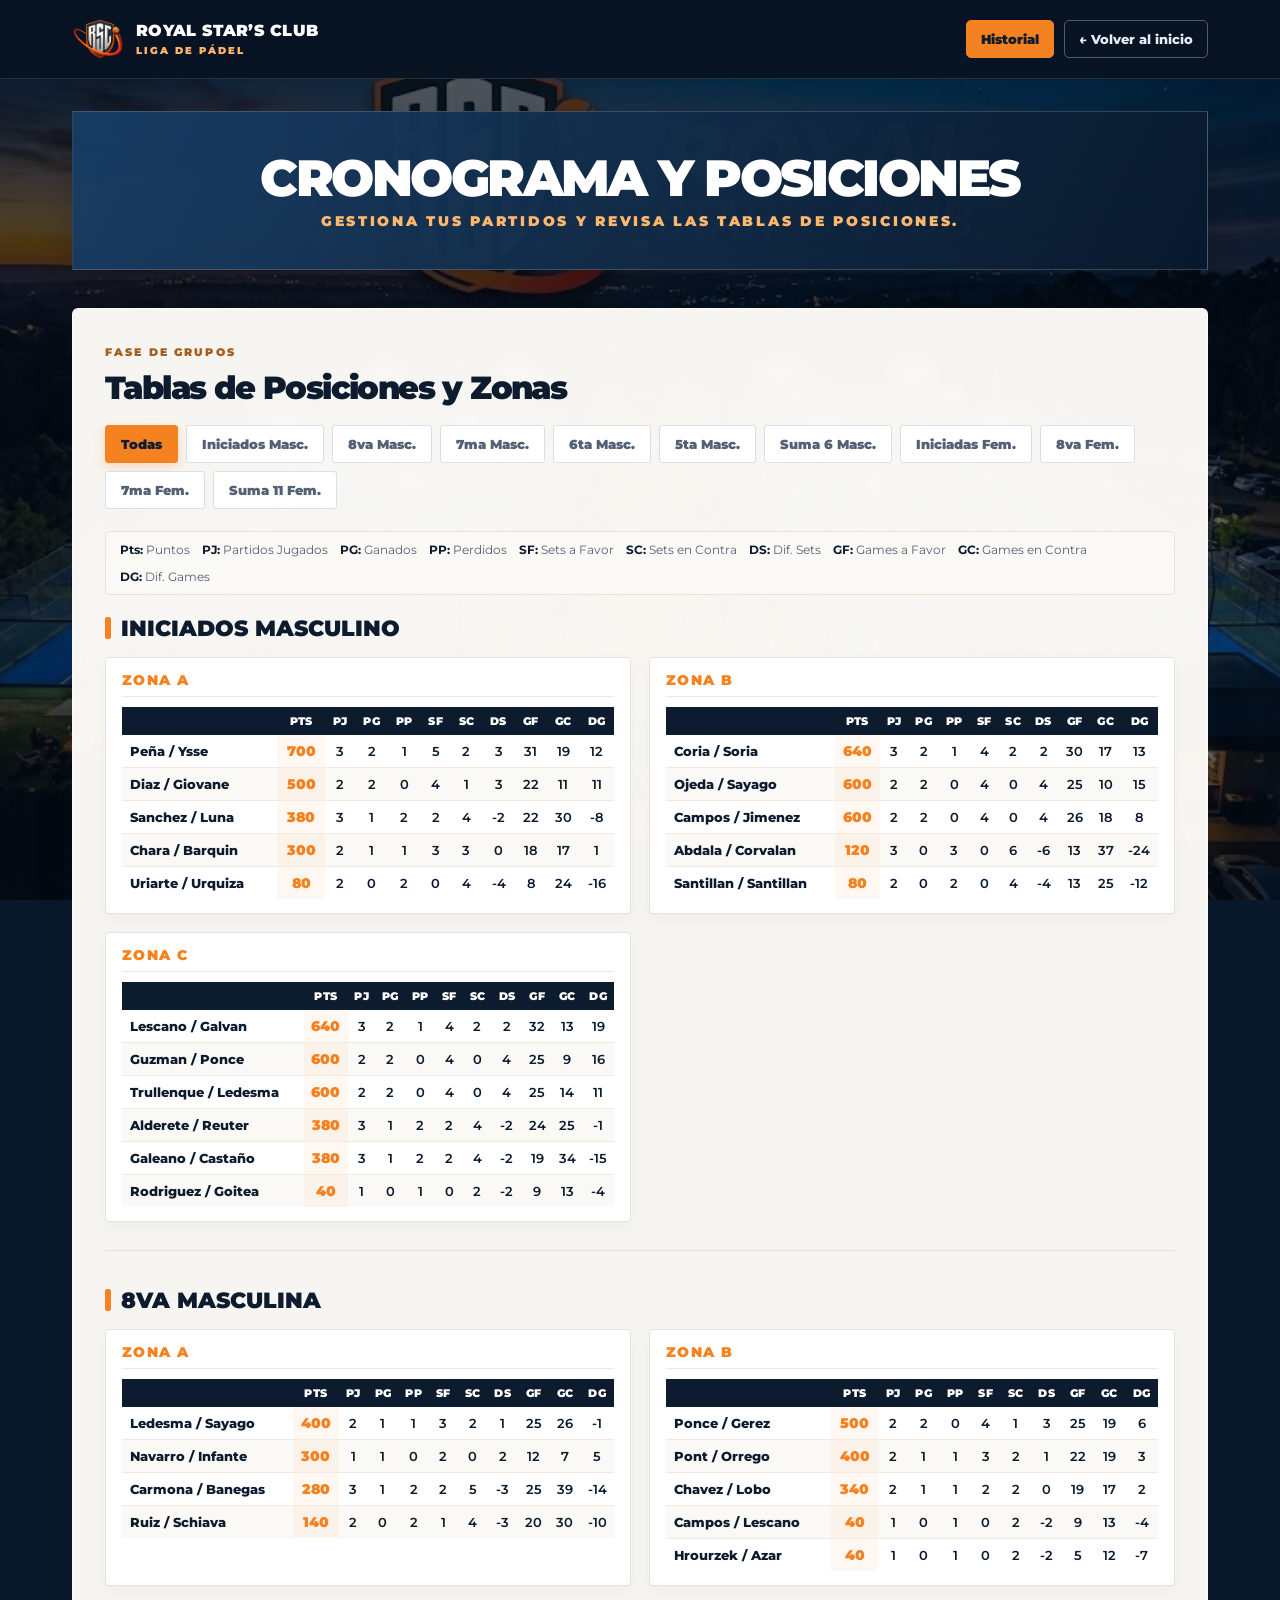
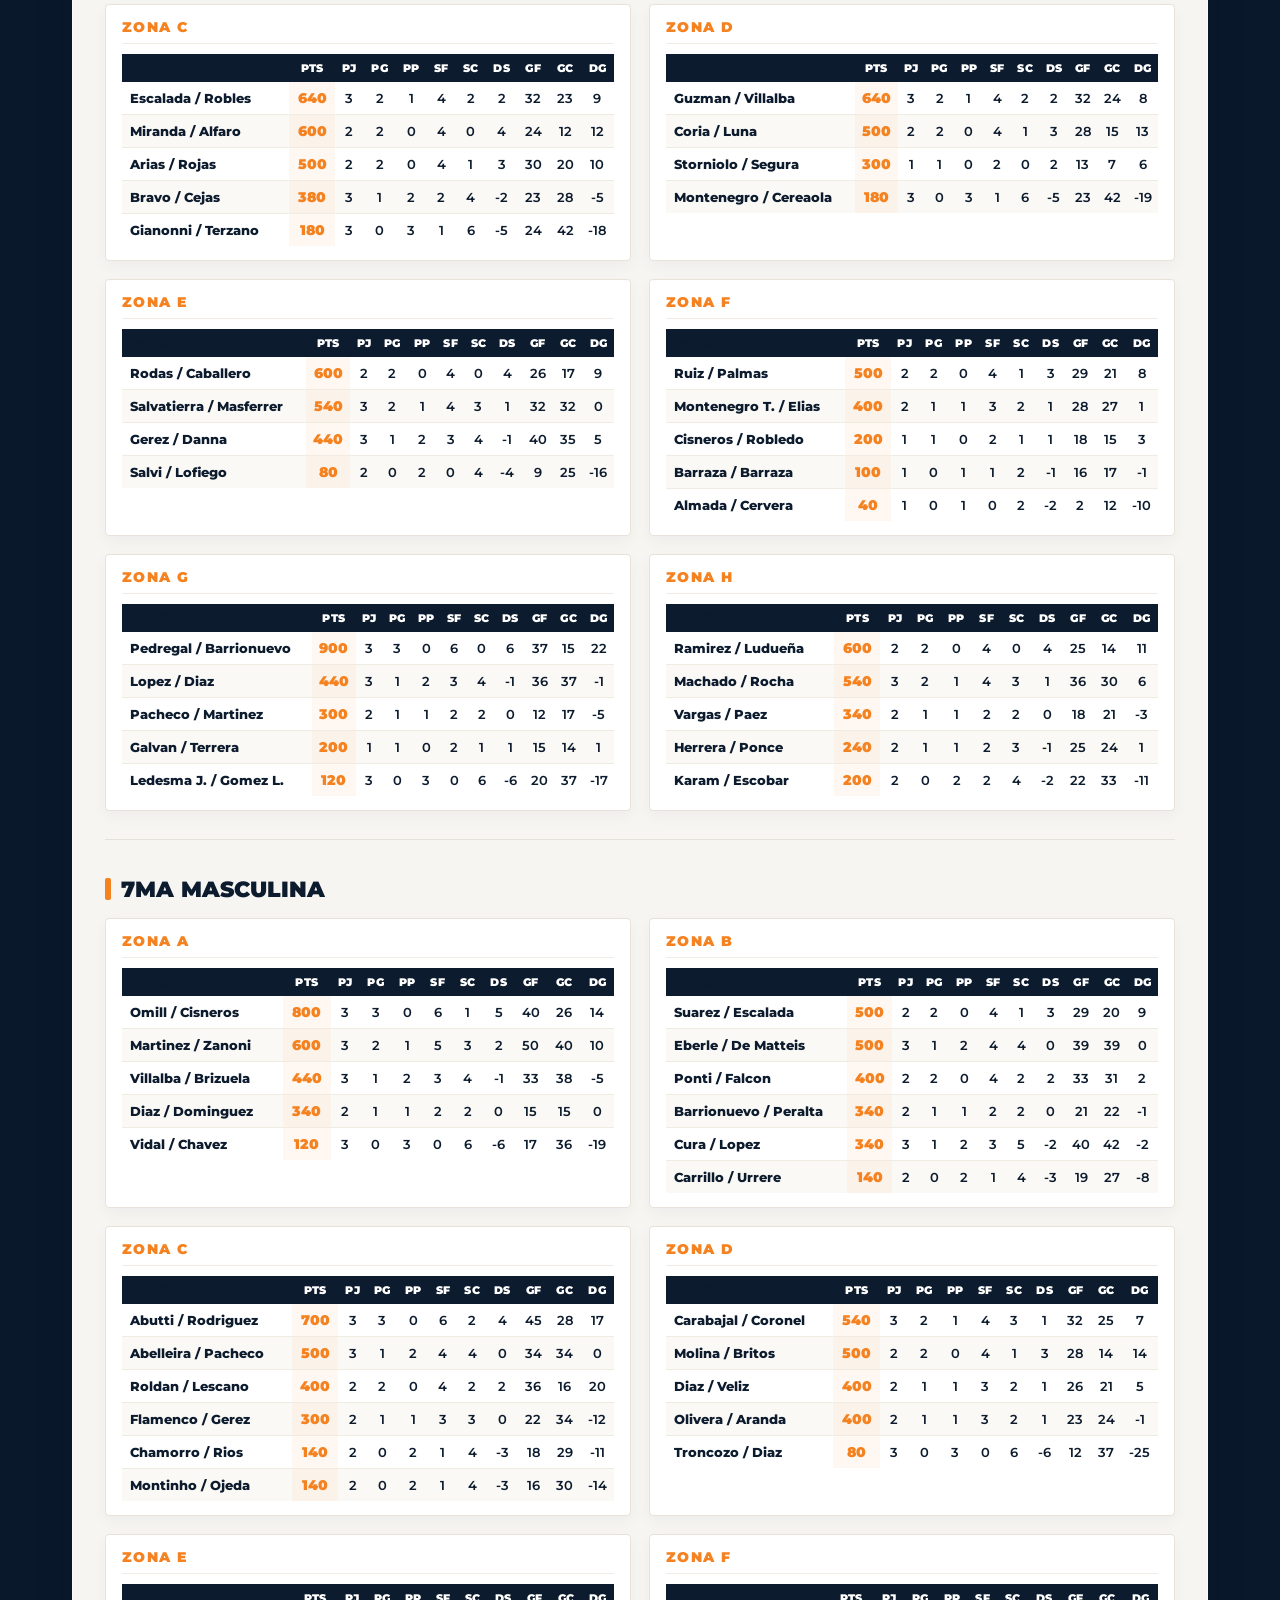
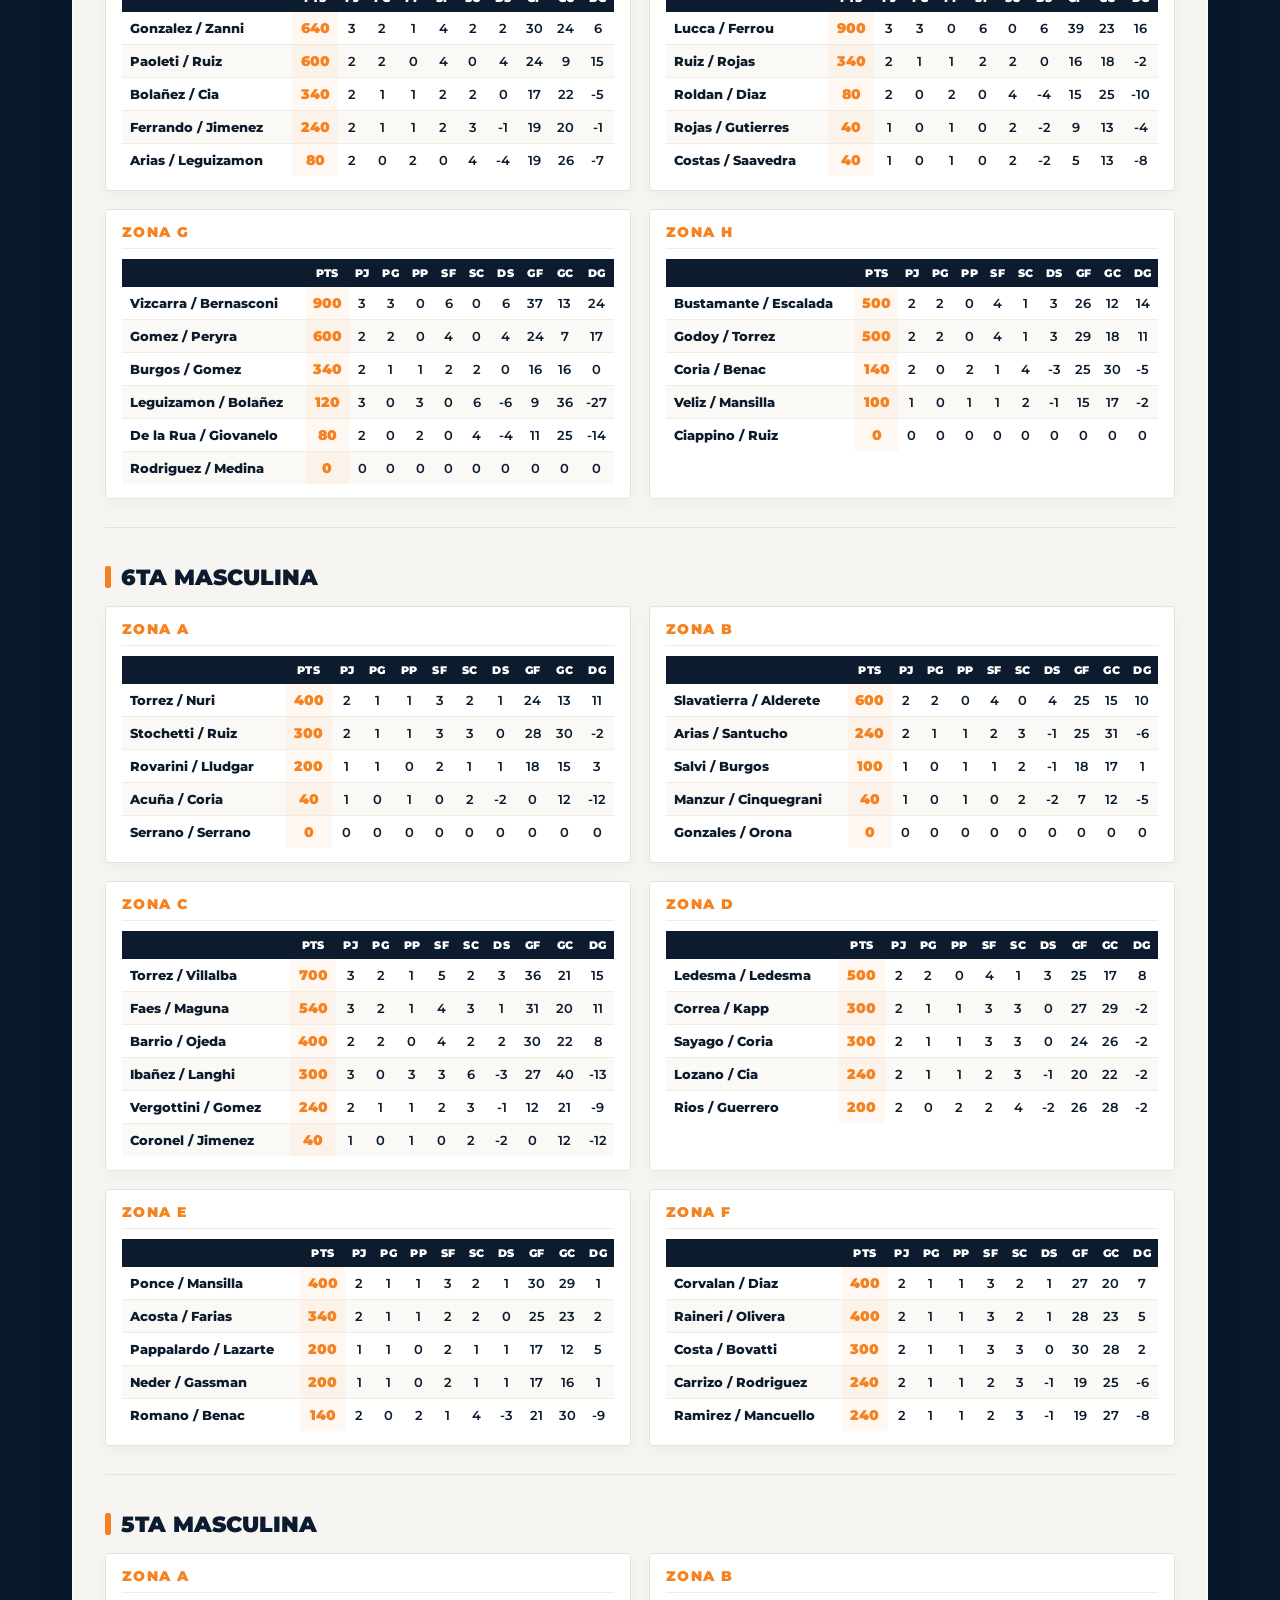
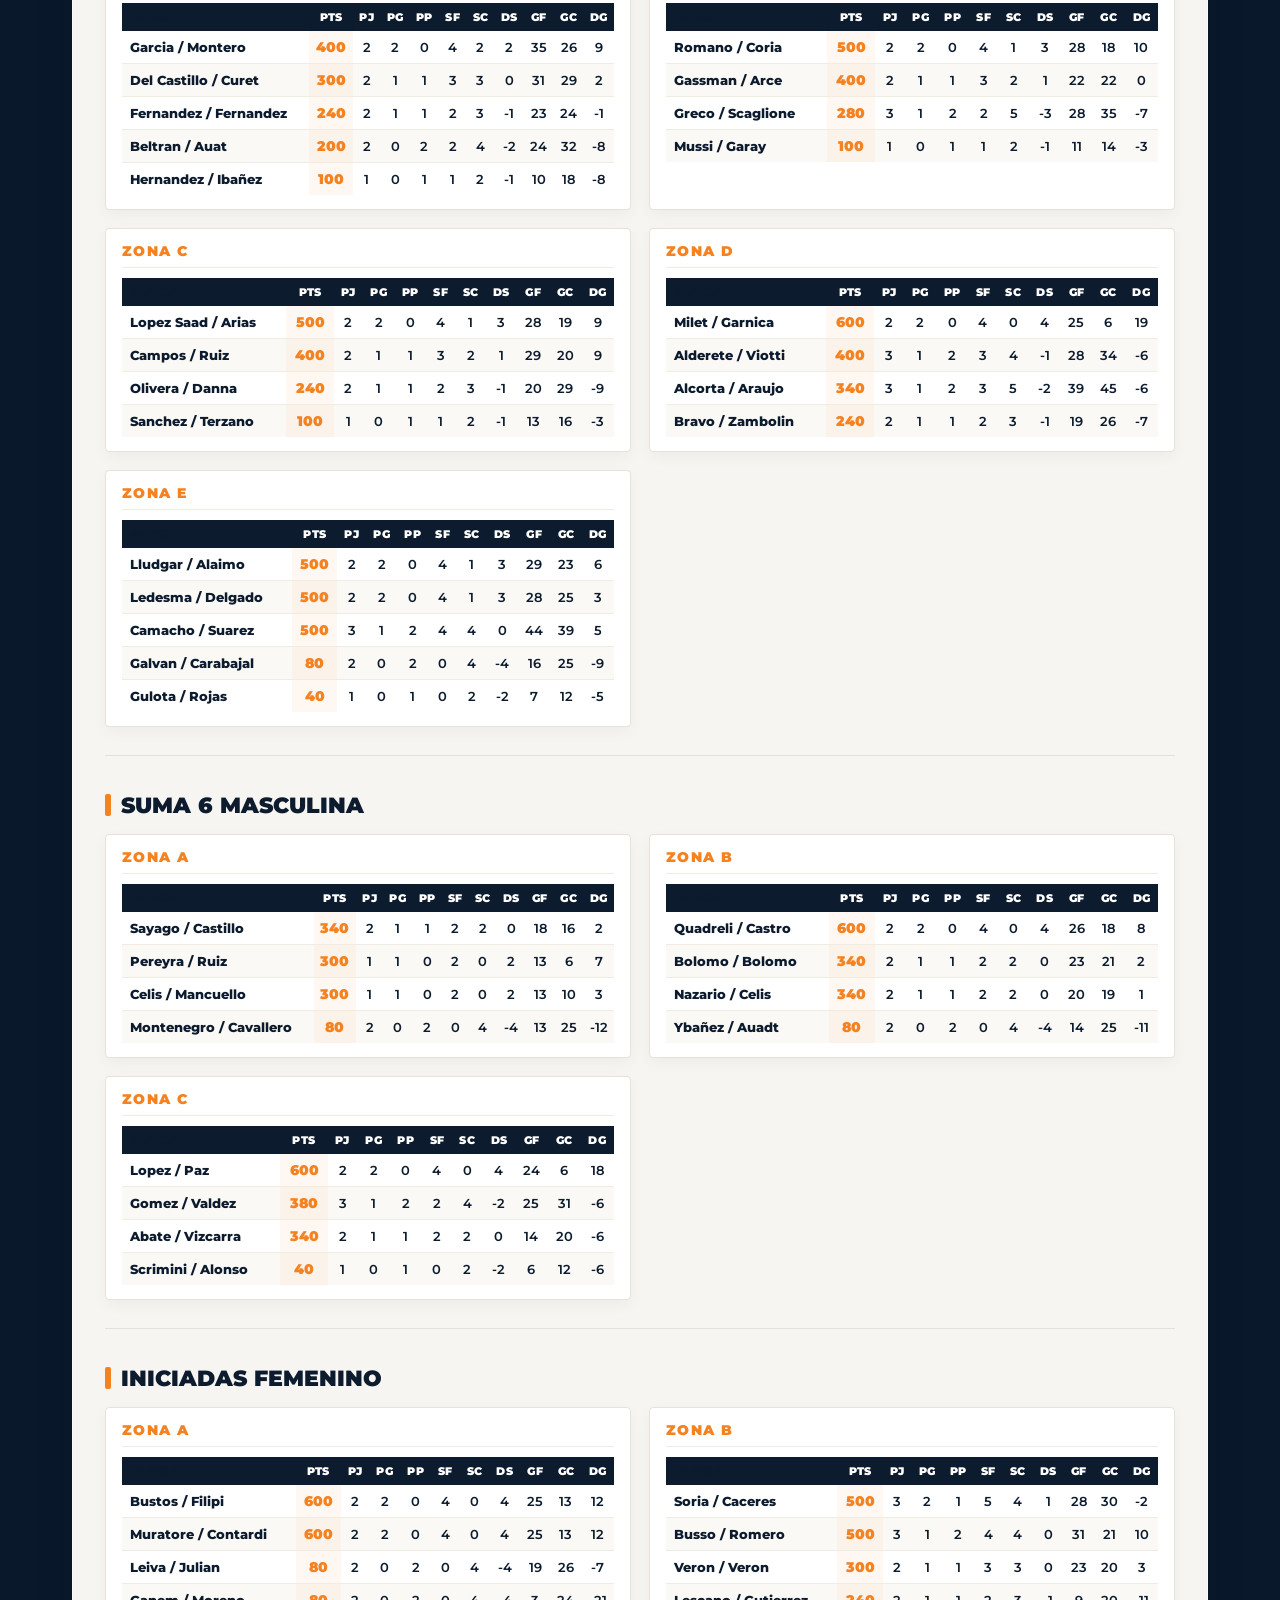
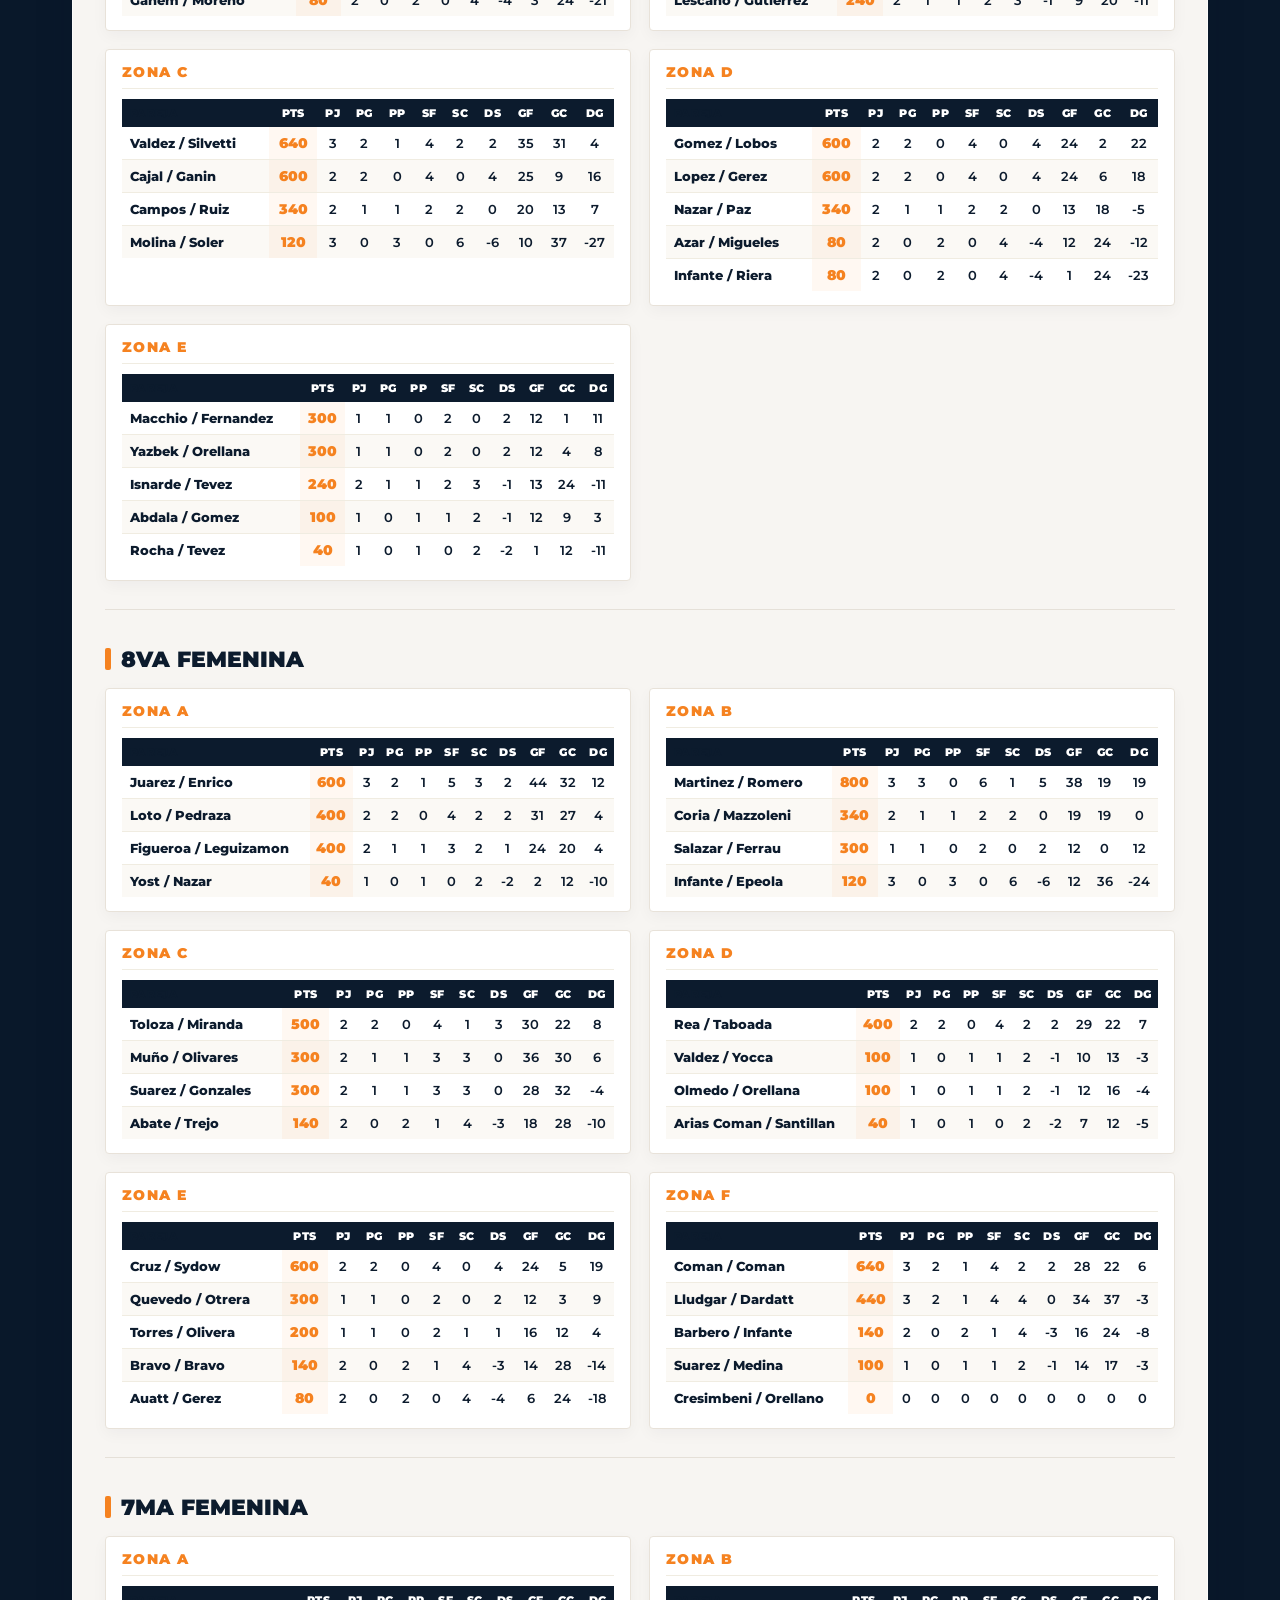
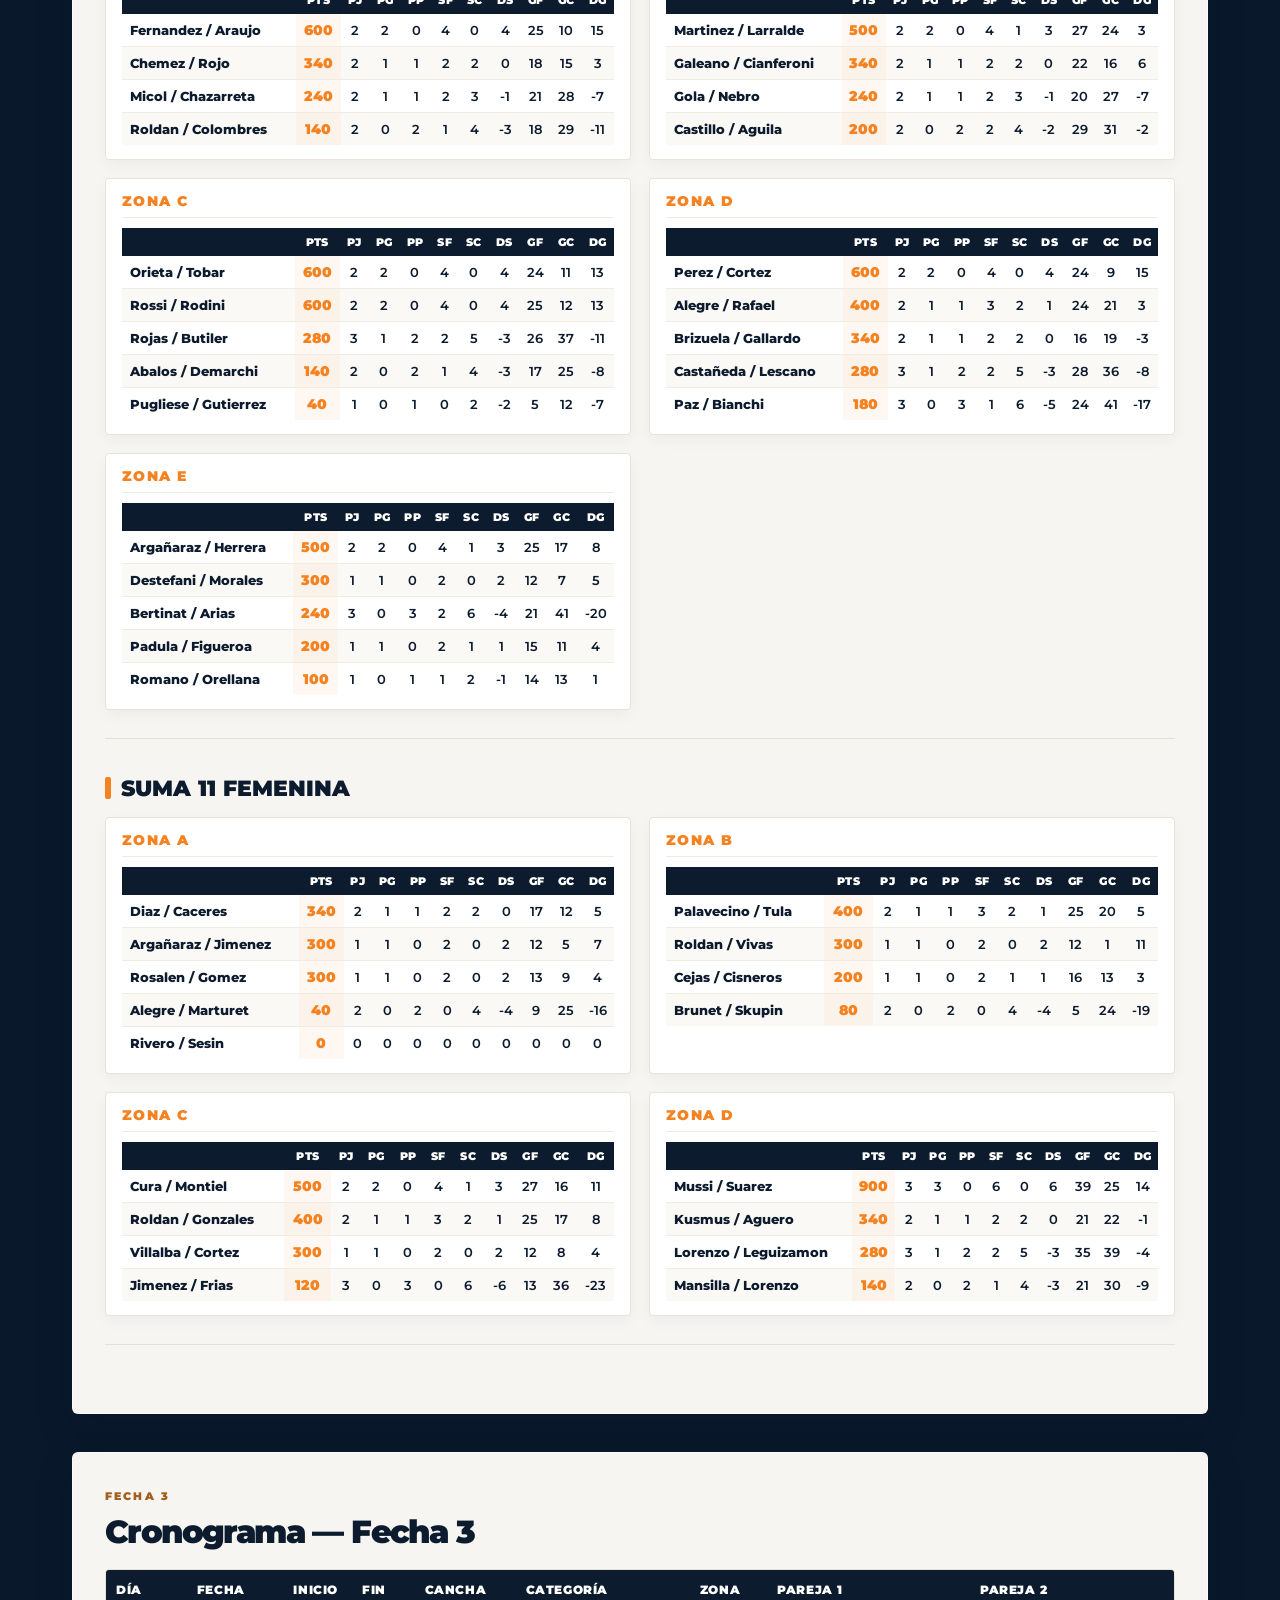
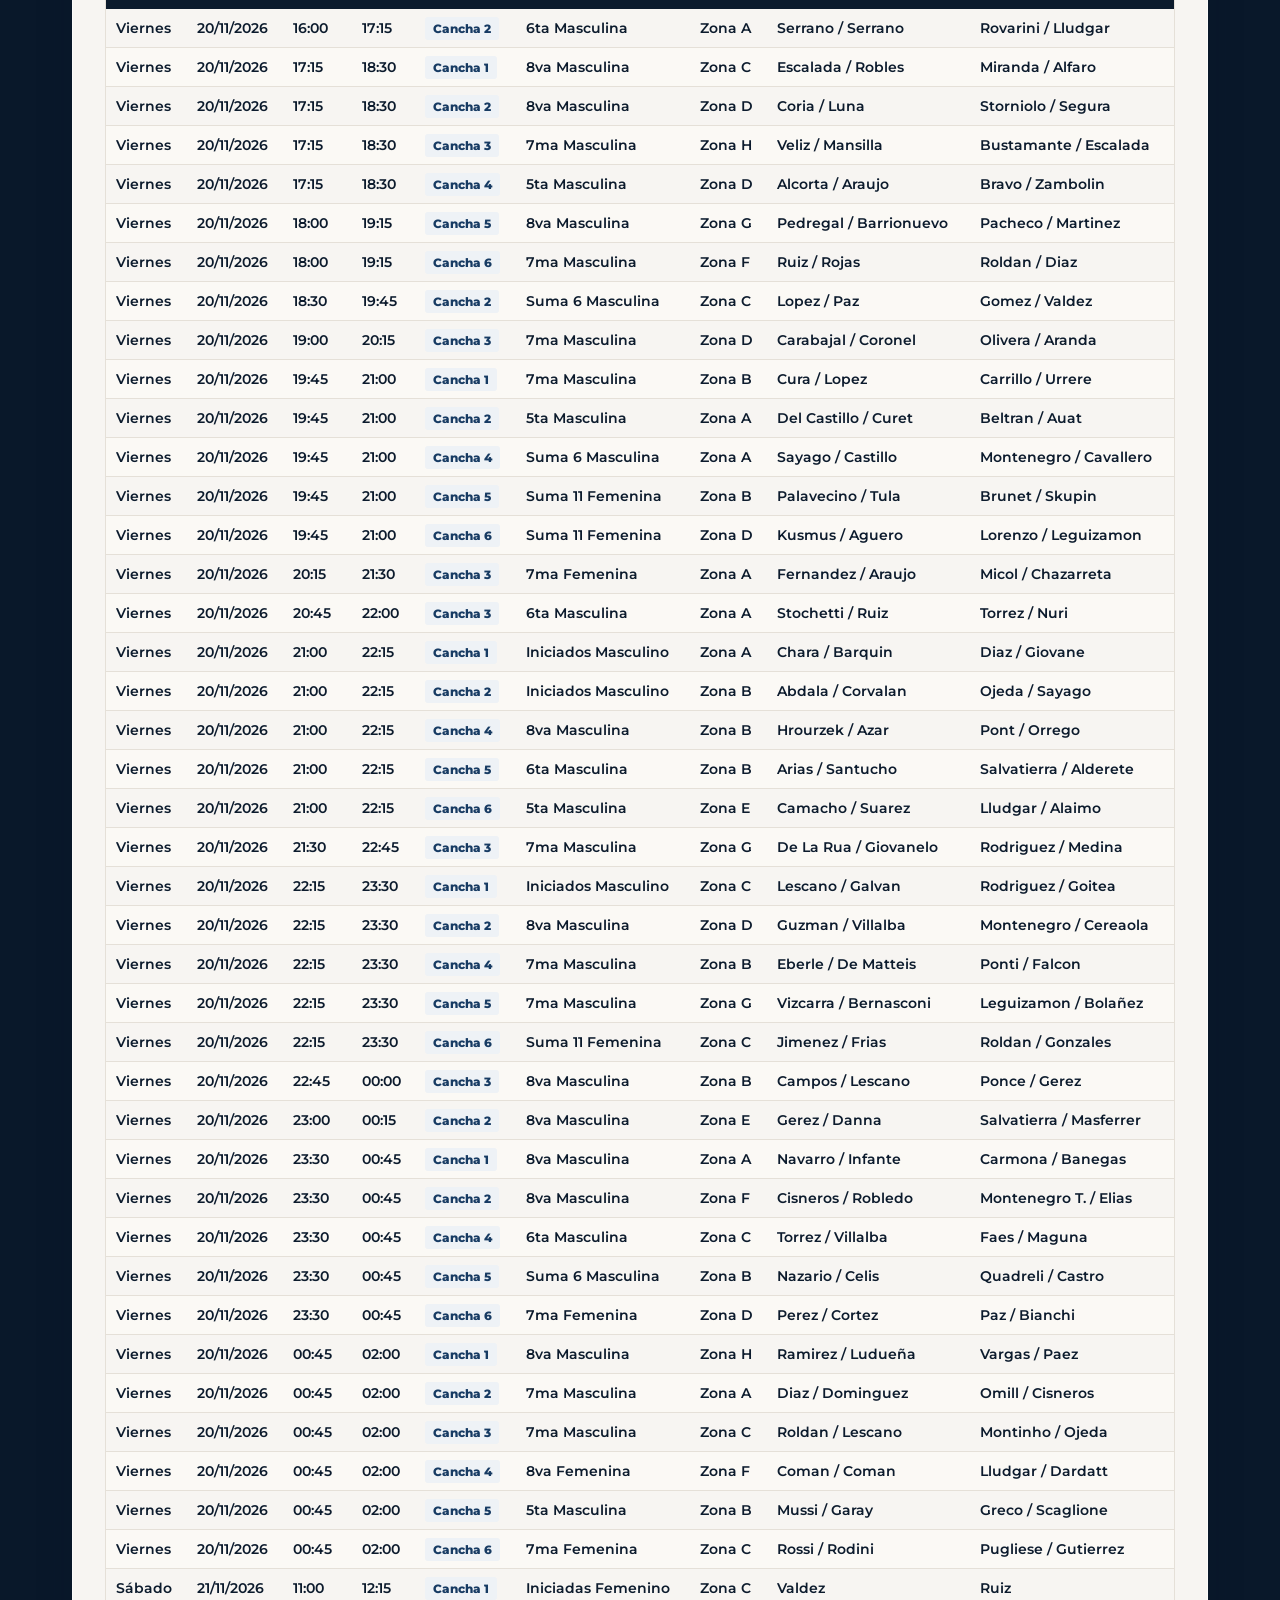
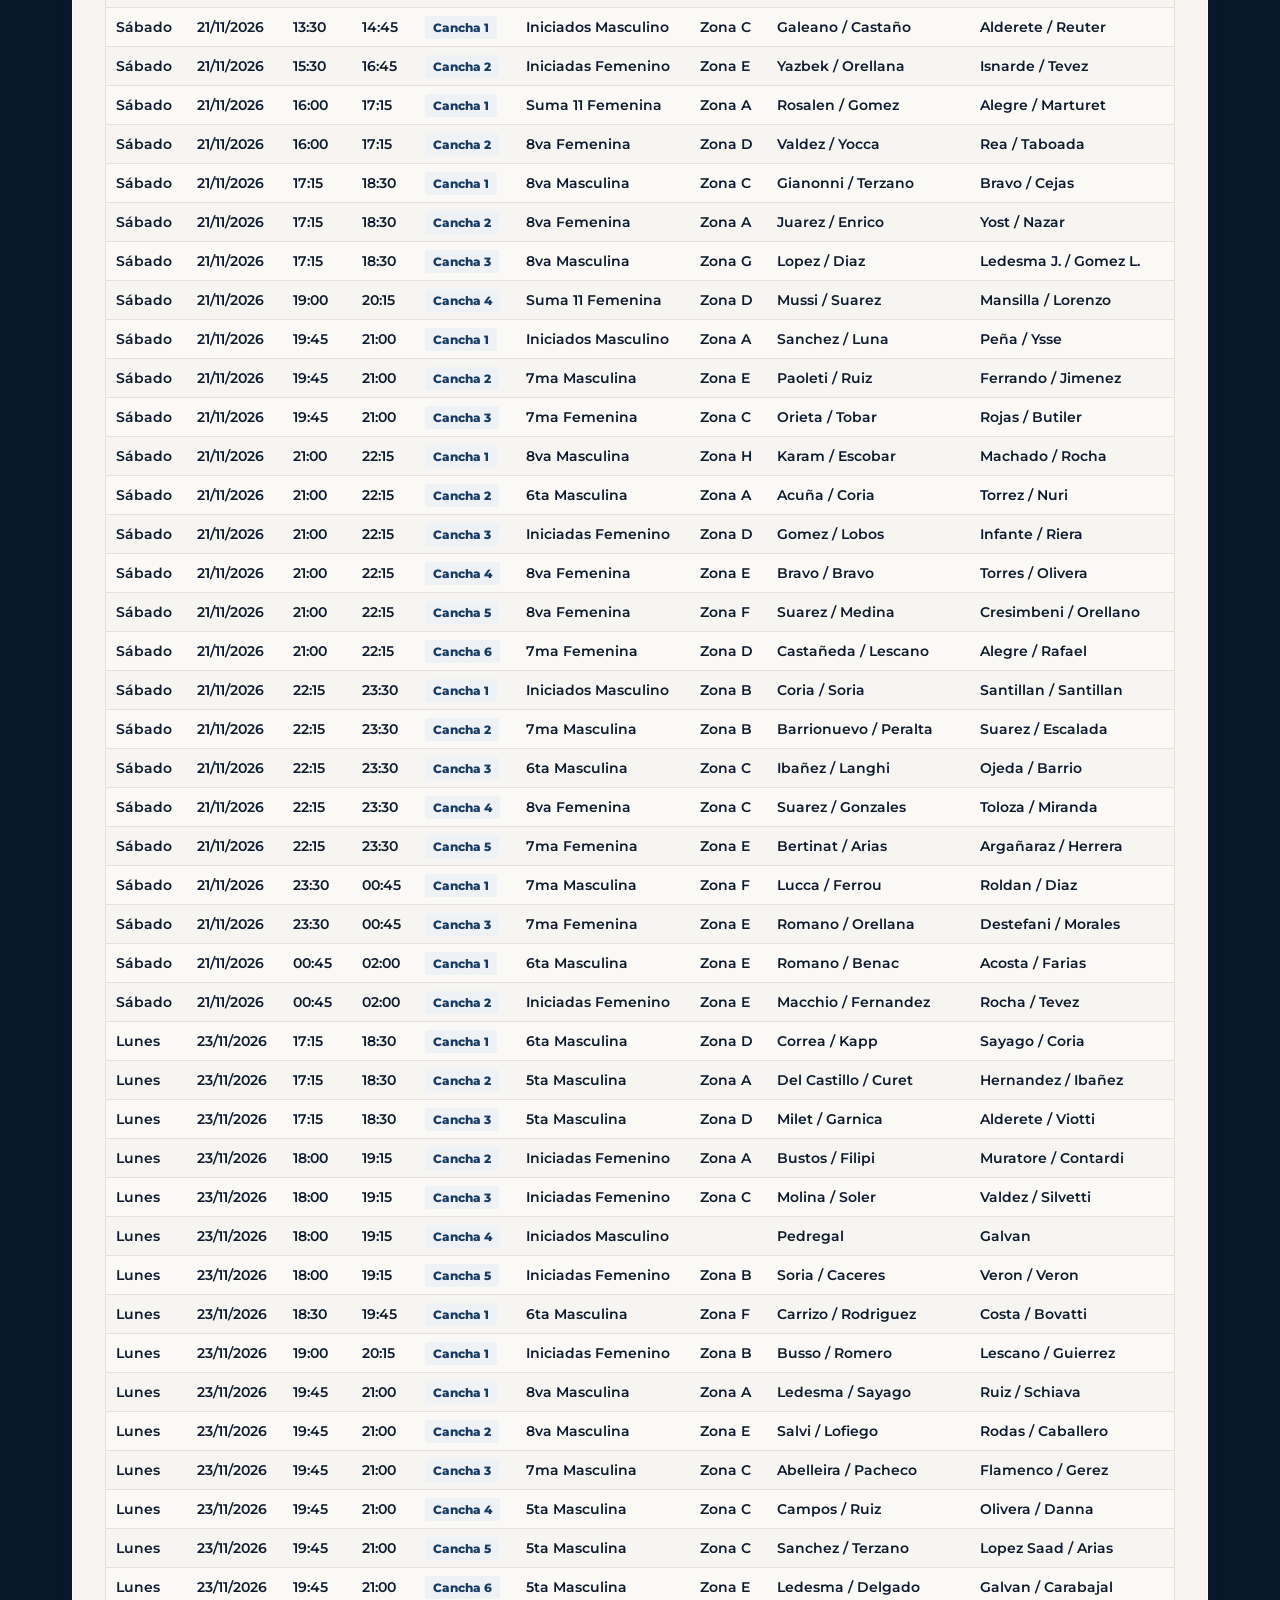
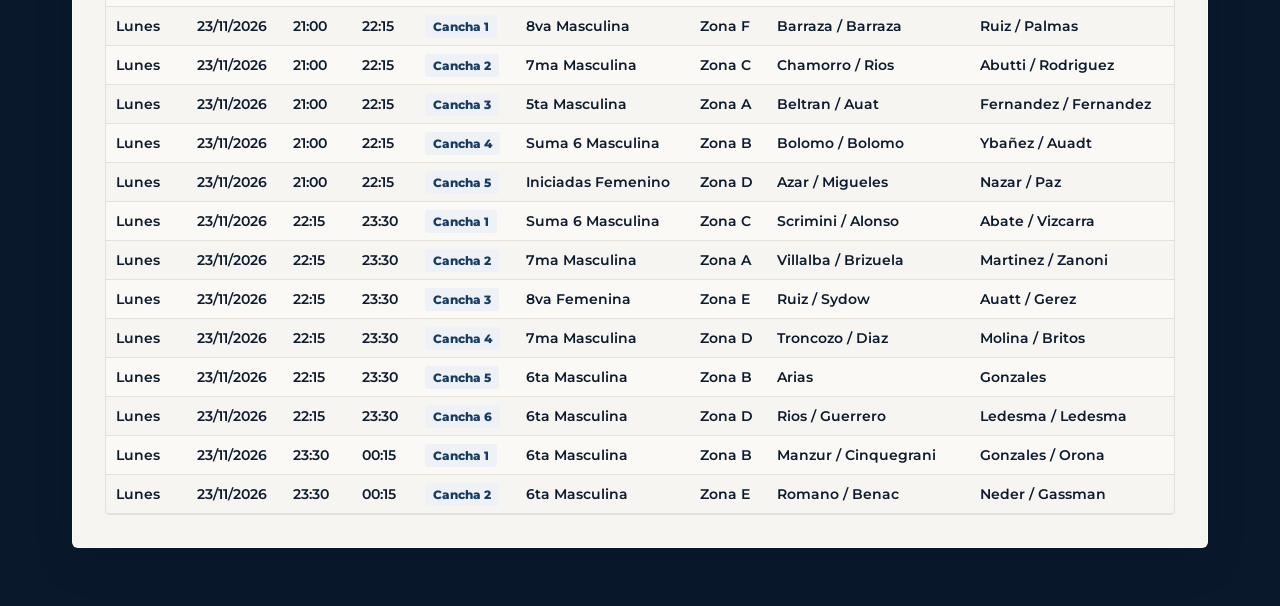
==== commit 365f7e73: "Add files via upload" ====
--- a/cronograma.html
+++ b/cronograma.html
@@ -1,1294 +1,1298 @@
-<!doctype html>
-<html lang="es">
-<head>
-  <meta charset="utf-8">
-  <meta name="viewport" content="width=device-width, initial-scale=1">
-  <meta name="theme-color" content="#0c1b2d">
-  <title>Cronograma y Posiciones | Liga de Royal</title>
-  <link rel="icon" type="image/png" href="favicon-royal.png">
-  <link href="https://fonts.googleapis.com/css2?family=Montserrat:wght@400;500;600;700;800;900&display=swap" rel="stylesheet">
-  <style>
-    :root{--navy:#0c1b2d;--blue:#173b63;--blue2:#2d5686;--orange:#f58220;--orange2:#ffad55;--ink:#172231;--muted:#5e6b7a;--paper:#fffdf9}
-    *{box-sizing:border-box;scroll-behavior:smooth}
-    body{margin:0;min-height:100vh;font-family:Montserrat,sans-serif;color:var(--ink);background:#09182a}
-    body::before{content:"";position:fixed;inset:0;z-index:-2;background:url('fondo-royal.png') center/cover no-repeat}
-    body::after{content:"";position:fixed;inset:0;z-index:-1;background:linear-gradient(135deg,rgba(4,13,25,.72),rgba(5,16,29,.58))}
-    a{color:inherit}
-
-    .topbar{background:rgba(8,20,35,.94);backdrop-filter:blur(12px);border-bottom:1px solid #ffffff20;color:#fff}
-    .topbar-inner{max-width:1180px;margin:auto;padding:13px 22px;display:flex;align-items:center;justify-content:space-between;gap:1rem}
-    .brand{display:flex;align-items:center;gap:12px;text-decoration:none;color:#fff;font-weight:900;letter-spacing:.02em}
-    .brand img{width:52px;height:52px;object-fit:contain}
-    .brand span{display:block;font-size:1rem;line-height:1.1}
-    .brand small{display:block;color:#ffb36b;font-size:.65rem;letter-spacing:.19em;margin-top:5px}
-    .topbar-actions{display:flex;align-items:center;gap:10px;flex-wrap:wrap;justify-content:flex-end}
-    .nav-action{display:inline-flex;align-items:center;gap:7px;background:var(--orange);color:#111c2c;text-decoration:none;border:1px solid var(--orange);padding:10px 14px;border-radius:5px;font-size:.82rem;font-weight:900;transition:all .18s ease}
-    .nav-action:hover{background:var(--orange2);border-color:var(--orange2);color:#111c2c}
-    .back-link{display:inline-flex;align-items:center;gap:8px;color:#e5edf7;text-decoration:none;border:1px solid #ffffff4d;padding:10px 14px;border-radius:5px;font-size:.82rem;font-weight:800}
-    .back-link:hover{background:#ffffff16;color:#fff}
-    .page{max-width:1180px;margin:0 auto;padding:32px 22px 58px}
-
-    .hero{padding:clamp(26px,5vw,40px);background:linear-gradient(115deg,rgba(24,61,101,.97),rgba(9,25,44,.96));border:1px solid #ffffff2c;box-shadow:0 24px 60px #0004;color:#fff;text-align:center;margin-bottom:20px}
-    .hero h1{font-size:clamp(2rem,4vw,3.5rem);letter-spacing:-.05em;line-height:1;margin:0;font-weight:1000;text-transform:uppercase}
-    .hero p{color:#ffb76e;font-weight:900;font-size:.85rem;letter-spacing:.2em;text-transform:uppercase;margin:10px 0 0}
-
-    .content-grid{display:grid;grid-template-columns:1fr;gap:20px;align-items:start}
-    
-    .panel{background:rgba(255,253,249,.97);padding:clamp(20px,3vw,32px);border:1px solid #ffffffa8;box-shadow:0 15px 38px #08172926;border-radius:6px;}
-    .kicker{font-size:.7rem;letter-spacing:.19em;text-transform:uppercase;color:#a35f1d;font-weight:900}
-    .panel h2{font-size:clamp(1.5rem,2.5vw,2rem);font-weight:1000;letter-spacing:-.05em;color:var(--navy);margin:8px 0 18px}
-
-    @media(max-width:620px){
-        .topbar-inner{padding:10px 15px}
-        .brand img{width:43px;height:43px}
-        .brand span{font-size:.84rem}
-        .brand small{font-size:.56rem}
-        .topbar-actions{gap:6px}
-        .nav-action{padding:9px 11px;font-size:.76rem}
-        .back-link{font-size:0;padding:9px 11px}
-        .back-link::after{content:"Volver";font-size:.76rem}
-        .page{padding:18px 13px 40px}
-        .hero{padding:25px 20px}
-    }
-  </style>
-</head>
-<body>
-  <header class="topbar">
-    <div class="topbar-inner">
-      <a class="brand" href="index.html"><img src="logo-royal.png" alt="Royal Star’s Club"><span>ROYAL STAR’S CLUB<small>LIGA DE PÁDEL</small></span></a>
-      <nav class="topbar-actions" aria-label="Navegación de Liga">
-        <a class="nav-action" href="historial.html">Historial</a>
-        <a class="back-link" href="index.html">← Volver al inicio</a>
-      </nav>
-    </div>
-  </header>
-
-  <main class="page">
-    <section class="hero">
-      <h1>Cronograma y Posiciones</h1>
-      <p>Gestiona tus partidos y revisa las tablas de posiciones.</p>
-    </section>
-
-    <div class="content-grid">
-
-      <!-- SECCIÓN TABLAS DE POSICIONES Y ZONAS POR CATEGORÍA CON FILTROS -->
-      <section id="zonas-liga" class="panel" style="margin-top: 18px;">
-        <style>
-          .zonas-filter-bar { display: flex; gap: 8px; flex-wrap: wrap; margin: 16px 0 22px; }
-          .zonas-filter-btn { border: 1px solid #d9dfe6; background: #fff; padding: 10px 15px; font: inherit; font-size: 0.82rem; font-weight: 900; color: #536174; cursor: pointer; border-radius: 3px; transition: all 0.18s ease; }
-          .zonas-filter-btn:hover { border-color: var(--orange, #f58220); color: var(--navy, #0c1b2d); }
-          .zonas-filter-btn.active { background: var(--orange, #f58220); border-color: var(--orange, #f58220); color: #111c2c; box-shadow: 0 4px 12px rgba(245, 130, 32, 0.25); }
-          .categoria-bloque { margin-bottom: 36px; border-bottom: 1px solid #e5e0d8; padding-bottom: 28px; }
-          .categoria-bloque:last-child { border-bottom: none; margin-bottom: 0; padding-bottom: 0; }
-          .categoria-bloque.hidden-cat { display: none; }
-          .categoria-titulo { color: var(--navy, #0c1b2d); font-size: 1.35rem; font-weight: 900; margin: 0 0 16px; display: flex; align-items: center; gap: 10px; text-transform: uppercase; }
-          .categoria-titulo::before { content: ""; display: inline-block; width: 6px; height: 22px; background: var(--orange, #f58220); border-radius: 2px; }
-          .zonas-grid { display: grid; grid-template-columns: repeat(auto-fit, minmax(480px, 1fr)); gap: 18px; }
-          .zona-card { background: #fff; border: 1px solid #e8e2d9; border-radius: 4px; padding: 14px 16px; box-shadow: 0 5px 15px rgba(8, 23, 41, 0.04); overflow: hidden; }
-          .zona-card h4 { margin: 0 0 10px; font-size: 0.85rem; font-weight: 900; color: var(--orange, #f58220); text-transform: uppercase; letter-spacing: 0.1em; border-bottom: 1px solid #f0ece1; padding-bottom: 8px; }
-          .zona-table-wrap { overflow-x: auto; }
-          .tabla-posiciones { width: 100%; border-collapse: collapse; font-size: 0.8rem; text-align: center; min-width: 440px; }
-          .tabla-posiciones th { background: var(--navy, #0c1b2d); color: #fff; padding: 7px 5px; font-weight: 900; font-size: 0.7rem; text-transform: uppercase; letter-spacing: 0.03em; white-space: nowrap; }
-          .tabla-posiciones th.col-pareja, .tabla-posiciones td.col-pareja { text-align: left; padding-left: 8px; font-weight: 800; color: var(--navy, #0c1b2d); white-space: nowrap; }
-          .tabla-posiciones td { padding: 7px 5px; border-bottom: 1px solid #f0ece1; color: var(--navy, #0c1b2d); font-weight: 600; }
-          .tabla-posiciones tr:nth-child(even) { background: #fbf9f5; }
-          .tabla-posiciones tr:hover { background: #fdf5eb; }
-          .tabla-posiciones tr:last-child td { border-bottom: none; }
-          .tabla-posiciones td.pts { color: var(--orange, #f58220); font-weight: 900; font-size: 0.88rem; background: rgba(245, 130, 32, 0.06); }
-          .pos-legend { display: flex; flex-wrap: wrap; gap: 12px; font-size: 0.75rem; color: #536174; margin-bottom: 20px; background: #fbf9f5; padding: 10px 14px; border-radius: 4px; border: 1px solid #e8e2d9; }
-          .pos-legend span strong { color: var(--navy, #0c1b2d); }
-          @media (max-width: 620px) {
-            .zonas-grid { grid-template-columns: 1fr; }
-            .zona-card { padding: 12px; }
-            .zonas-filter-btn { flex: 1 1 calc(50% - 8px); text-align: center; padding: 9px 10px; font-size: 0.78rem; }
-          }
-        </style>
-
-        <span class="kicker">Fase de Grupos</span>
-        <h2>Tablas de Posiciones y Zonas</h2>
-
-        <!-- BOTONES DE FILTRO POR CATEGORÍA -->
-        <div class="zonas-filter-bar" role="tablist" aria-label="Filtrar zonas por categoría">
-          <button type="button" class="zonas-filter-btn active" onclick="filtrarZonasCategoria('todas', this)">Todas</button>
-          <button type="button" class="zonas-filter-btn" onclick="filtrarZonasCategoria('Iniciados Masculino', this)">Iniciados Masc.</button>
-          <button type="button" class="zonas-filter-btn" onclick="filtrarZonasCategoria('8va Masculina', this)">8va Masc.</button>
-          <button type="button" class="zonas-filter-btn" onclick="filtrarZonasCategoria('7ma Masculina', this)">7ma Masc.</button>
-          <button type="button" class="zonas-filter-btn" onclick="filtrarZonasCategoria('6ta Masculina', this)">6ta Masc.</button>
-          <button type="button" class="zonas-filter-btn" onclick="filtrarZonasCategoria('5ta Masculina', this)">5ta Masc.</button>
-          <button type="button" class="zonas-filter-btn" onclick="filtrarZonasCategoria('Suma 6 Masculina', this)">Suma 6 Masc.</button>
-          <button type="button" class="zonas-filter-btn" onclick="filtrarZonasCategoria('Iniciadas Femenino', this)">Iniciadas Fem.</button>
-          <button type="button" class="zonas-filter-btn" onclick="filtrarZonasCategoria('8va Femenina', this)">8va Fem.</button>
-          <button type="button" class="zonas-filter-btn" onclick="filtrarZonasCategoria('7ma Femenina', this)">7ma Fem.</button>
-          <button type="button" class="zonas-filter-btn" onclick="filtrarZonasCategoria('Suma 11 Femenina', this)">Suma 11 Fem.</button>
-        </div>
-
-        <div class="pos-legend">
-          <span><strong>Pts:</strong> Puntos</span>
-          <span><strong>PJ:</strong> Partidos Jugados</span>
-          <span><strong>PG:</strong> Ganados</span>
-          <span><strong>PP:</strong> Perdidos</span>
-          <span><strong>SF:</strong> Sets a Favor</span>
-          <span><strong>SC:</strong> Sets en Contra</span>
-          <span><strong>DS:</strong> Dif. Sets</span>
-          <span><strong>GF:</strong> Games a Favor</span>
-          <span><strong>GC:</strong> Games en Contra</span>
-          <span><strong>DG:</strong> Dif. Games</span>
-        </div>
-
-        <!-- Iniciados Masculino -->
-        <div class="categoria-bloque" data-categoria="Iniciados Masculino">
-          <h3 class="categoria-titulo">Iniciados Masculino</h3>
-          <div class="zonas-grid">
-            <article class="zona-card">
-              <h4>Zona A</h4>
-              <div class="zona-table-wrap">
-                <table class="tabla-posiciones">
-                  <thead>
-                    <tr><th class="col-pareja">Pareja</th><th>Pts</th><th>PJ</th><th>PG</th><th>PP</th><th>SF</th><th>SC</th><th>DS</th><th>GF</th><th>GC</th><th>DG</th></tr>
-                  </thead>
-                  <tbody>
-                    <tr><td class="col-pareja">Peña / Ysse</td><td class="pts">400</td><td>2</td><td>1</td><td>1</td><td>3</td><td>2</td><td>1</td><td>19</td><td>12</td><td>7</td></tr>
-                    <tr><td class="col-pareja">Sanchez / Luna</td><td class="pts">340</td><td>2</td><td>1</td><td>1</td><td>2</td><td>2</td><td>0</td><td>15</td><td>18</td><td>-3</td></tr>
-                    <tr><td class="col-pareja">Diaz / Giovane</td><td class="pts">300</td><td>1</td><td>1</td><td>0</td><td>2</td><td>0</td><td>2</td><td>12</td><td>3</td><td>9</td></tr>
-                    <tr><td class="col-pareja">Chara / Barquin</td><td class="pts">200</td><td>1</td><td>1</td><td>0</td><td>2</td><td>1</td><td>1</td><td>10</td><td>7</td><td>3</td></tr>
-                    <tr><td class="col-pareja">Uriarte / Urquiza</td><td class="pts">80</td><td>2</td><td>0</td><td>2</td><td>0</td><td>4</td><td>-4</td><td>8</td><td>24</td><td>-16</td></tr>
-                  </tbody>
-                </table>
-              </div>
-            </article>
-
-            <article class="zona-card">
-              <h4>Zona B</h4>
-              <div class="zona-table-wrap">
-                <table class="tabla-posiciones">
-                  <thead>
-                    <tr><th class="col-pareja">Pareja</th><th>Pts</th><th>PJ</th><th>PG</th><th>PP</th><th>SF</th><th>SC</th><th>DS</th><th>GF</th><th>GC</th><th>DG</th></tr>
-                  </thead>
-                  <tbody>
-                    <tr><td class="col-pareja">Campos / Jimenez</td><td class="pts">600</td><td>2</td><td>2</td><td>0</td><td>4</td><td>0</td><td>4</td><td>26</td><td>18</td><td>8</td></tr>
-                    <tr><td class="col-pareja">Coria / Soria</td><td class="pts">340</td><td>2</td><td>1</td><td>1</td><td>2</td><td>2</td><td>0</td><td>18</td><td>14</td><td>4</td></tr>
-                    <tr><td class="col-pareja">Ojeda / Sayago</td><td class="pts">300</td><td>1</td><td>1</td><td>0</td><td>2</td><td>0</td><td>2</td><td>13</td><td>6</td><td>7</td></tr>
-                    <tr><td class="col-pareja">Abdala / Corvalan</td><td class="pts">80</td><td>2</td><td>0</td><td>2</td><td>0</td><td>4</td><td>-4</td><td>9</td><td>25</td><td>-16</td></tr>
-                    <tr><td class="col-pareja">Santillan / Santillan</td><td class="pts">40</td><td>1</td><td>0</td><td>1</td><td>0</td><td>2</td><td>-2</td><td>10</td><td>13</td><td>-3</td></tr>
-                  </tbody>
-                </table>
-              </div>
-            </article>
-
-            <article class="zona-card">
-              <h4>Zona C</h4>
-              <div class="zona-table-wrap">
-                <table class="tabla-posiciones">
-                  <thead>
-                    <tr><th class="col-pareja">Pareja</th><th>Pts</th><th>PJ</th><th>PG</th><th>PP</th><th>SF</th><th>SC</th><th>DS</th><th>GF</th><th>GC</th><th>DG</th></tr>
-                  </thead>
-                  <tbody>
-                    <tr><td class="col-pareja">Guzman / Ponce</td><td class="pts">600</td><td>2</td><td>2</td><td>0</td><td>4</td><td>0</td><td>4</td><td>25</td><td>9</td><td>16</td></tr>
-                    <tr><td class="col-pareja">Trullenque / Ledesma</td><td class="pts">600</td><td>2</td><td>2</td><td>0</td><td>4</td><td>0</td><td>4</td><td>25</td><td>14</td><td>11</td></tr>
-                    <tr><td class="col-pareja">Lescano / Galvan</td><td class="pts">340</td><td>2</td><td>1</td><td>1</td><td>2</td><td>2</td><td>0</td><td>20</td><td>13</td><td>7</td></tr>
-                    <tr><td class="col-pareja">Alderete / Reuter</td><td class="pts">340</td><td>2</td><td>1</td><td>1</td><td>2</td><td>2</td><td>0</td><td>14</td><td>12</td><td>2</td></tr>
-                    <tr><td class="col-pareja">Galeano / Castaño</td><td class="pts">80</td><td>2</td><td>0</td><td>2</td><td>0</td><td>4</td><td>-4</td><td>6</td><td>24</td><td>-18</td></tr>
-                    <tr><td class="col-pareja">Rodriguez / Goitea</td><td class="pts">40</td><td>1</td><td>0</td><td>1</td><td>0</td><td>2</td><td>-2</td><td>9</td><td>13</td><td>-4</td></tr>
-                  </tbody>
-                </table>
-              </div>
-            </article>
-          </div>
-        </div>
-
-        <!-- 8va Masculina -->
-        <div class="categoria-bloque" data-categoria="8va Masculina">
-          <h3 class="categoria-titulo">8va Masculina</h3>
-          <div class="zonas-grid">
-            <article class="zona-card">
-              <h4>Zona A</h4>
-              <div class="zona-table-wrap">
-                <table class="tabla-posiciones">
-                  <thead>
-                    <tr><th class="col-pareja">Pareja</th><th>Pts</th><th>PJ</th><th>PG</th><th>PP</th><th>SF</th><th>SC</th><th>DS</th><th>GF</th><th>GC</th><th>DG</th></tr>
-                  </thead>
-                  <tbody>
-                    <tr><td class="col-pareja">Carmona / Banegas</td><td class="pts">240</td><td>2</td><td>1</td><td>1</td><td>2</td><td>3</td><td>-1</td><td>18</td><td>27</td><td>-9</td></tr>
-                    <tr><td class="col-pareja">Ledesma / Sayago</td><td class="pts">100</td><td>1</td><td>0</td><td>1</td><td>1</td><td>2</td><td>-1</td><td>11</td><td>14</td><td>-3</td></tr>
-                    <tr><td class="col-pareja">Ruiz / Schiava</td><td class="pts">100</td><td>1</td><td>0</td><td>1</td><td>1</td><td>2</td><td>-1</td><td>8</td><td>16</td><td>-8</td></tr>
-                    <tr><td class="col-pareja">Navarro / Infante</td><td class="pts">0</td><td>0</td><td>0</td><td>0</td><td>0</td><td>0</td><td>0</td><td>0</td><td>0</td><td>0</td></tr>
-                  </tbody>
-                </table>
-              </div>
-            </article>
-
-            <article class="zona-card">
-              <h4>Zona B</h4>
-              <div class="zona-table-wrap">
-                <table class="tabla-posiciones">
-                  <thead>
-                    <tr><th class="col-pareja">Pareja</th><th>Pts</th><th>PJ</th><th>PG</th><th>PP</th><th>SF</th><th>SC</th><th>DS</th><th>GF</th><th>GC</th><th>DG</th></tr>
-                  </thead>
-                  <tbody>
-                    <tr><td class="col-pareja">Pont / Orrego</td><td class="pts">400</td><td>2</td><td>1</td><td>1</td><td>3</td><td>2</td><td>1</td><td>22</td><td>19</td><td>3</td></tr>
-                    <tr><td class="col-pareja">Chavez / Lobo</td><td class="pts">340</td><td>2</td><td>1</td><td>1</td><td>2</td><td>2</td><td>0</td><td>19</td><td>17</td><td>2</td></tr>
-                    <tr><td class="col-pareja">Ponce / Gerez</td><td class="pts">200</td><td>1</td><td>1</td><td>0</td><td>2</td><td>1</td><td>1</td><td>12</td><td>10</td><td>2</td></tr>
-                    <tr><td class="col-pareja">Hrourzek / Azar</td><td class="pts">40</td><td>1</td><td>0</td><td>1</td><td>0</td><td>2</td><td>-2</td><td>5</td><td>12</td><td>-7</td></tr>
-                    <tr><td class="col-pareja">Campos / Lescano</td><td class="pts">0</td><td>0</td><td>0</td><td>0</td><td>0</td><td>0</td><td>0</td><td>0</td><td>0</td><td>0</td></tr>
-                  </tbody>
-                </table>
-              </div>
-            </article>
-
-            <article class="zona-card">
-              <h4>Zona C</h4>
-              <div class="zona-table-wrap">
-                <table class="tabla-posiciones">
-                  <thead>
-                    <tr><th class="col-pareja">Pareja</th><th>Pts</th><th>PJ</th><th>PG</th><th>PP</th><th>SF</th><th>SC</th><th>DS</th><th>GF</th><th>GC</th><th>DG</th></tr>
-                  </thead>
-                  <tbody>
-                    <tr><td class="col-pareja">Escalada / Robles</td><td class="pts">600</td><td>2</td><td>2</td><td>0</td><td>4</td><td>0</td><td>4</td><td>24</td><td>11</td><td>13</td></tr>
-                    <tr><td class="col-pareja">Arias / Rojas</td><td class="pts">500</td><td>2</td><td>2</td><td>0</td><td>4</td><td>1</td><td>3</td><td>30</td><td>20</td><td>10</td></tr>
-                    <tr><td class="col-pareja">Miranda / Alfaro</td><td class="pts">300</td><td>1</td><td>1</td><td>0</td><td>2</td><td>0</td><td>2</td><td>12</td><td>4</td><td>8</td></tr>
-                    <tr><td class="col-pareja">Gianonni / Terzano</td><td class="pts">140</td><td>2</td><td>0</td><td>2</td><td>1</td><td>4</td><td>-3</td><td>20</td><td>30</td><td>-10</td></tr>
-                    <tr><td class="col-pareja">Bravo / Cejas</td><td class="pts">80</td><td>2</td><td>0</td><td>2</td><td>0</td><td>4</td><td>-4</td><td>11</td><td>24</td><td>-13</td></tr>
-                  </tbody>
-                </table>
-              </div>
-            </article>
-
-            <article class="zona-card">
-              <h4>Zona D</h4>
-              <div class="zona-table-wrap">
-                <table class="tabla-posiciones">
-                  <thead>
-                    <tr><th class="col-pareja">Pareja</th><th>Pts</th><th>PJ</th><th>PG</th><th>PP</th><th>SF</th><th>SC</th><th>DS</th><th>GF</th><th>GC</th><th>DG</th></tr>
-                  </thead>
-                  <tbody>
-                    <tr><td class="col-pareja">Coria / Luna</td><td class="pts">500</td><td>2</td><td>2</td><td>0</td><td>4</td><td>1</td><td>3</td><td>28</td><td>15</td><td>13</td></tr>
-                    <tr><td class="col-pareja">Guzman / Villalba</td><td class="pts">340</td><td>2</td><td>1</td><td>1</td><td>2</td><td>2</td><td>0</td><td>19</td><td>16</td><td>3</td></tr>
-                    <tr><td class="col-pareja">Storniolo / Segura</td><td class="pts">300</td><td>1</td><td>1</td><td>0</td><td>2</td><td>0</td><td>2</td><td>13</td><td>7</td><td>6</td></tr>
-                    <tr><td class="col-pareja">Montenegro / Cereaola</td><td class="pts">140</td><td>2</td><td>0</td><td>2</td><td>1</td><td>4</td><td>-3</td><td>15</td><td>29</td><td>-14</td></tr>
-                  </tbody>
-                </table>
-              </div>
-            </article>
-
-            <article class="zona-card">
-              <h4>Zona E</h4>
-              <div class="zona-table-wrap">
-                <table class="tabla-posiciones">
-                  <thead>
-                    <tr><th class="col-pareja">Pareja</th><th>Pts</th><th>PJ</th><th>PG</th><th>PP</th><th>SF</th><th>SC</th><th>DS</th><th>GF</th><th>GC</th><th>DG</th></tr>
-                  </thead>
-                  <tbody>
-                    <tr><td class="col-pareja">Gerez / Danna</td><td class="pts">340</td><td>2</td><td>1</td><td>1</td><td>2</td><td>2</td><td>0</td><td>21</td><td>15</td><td>6</td></tr>
-                    <tr><td class="col-pareja">Salvatierra / Masferrer</td><td class="pts">340</td><td>2</td><td>1</td><td>1</td><td>2</td><td>2</td><td>0</td><td>12</td><td>13</td><td>-1</td></tr>
-                    <tr><td class="col-pareja">Rodas / Caballero</td><td class="pts">300</td><td>1</td><td>1</td><td>0</td><td>2</td><td>0</td><td>2</td><td>13</td><td>9</td><td>4</td></tr>
-                    <tr><td class="col-pareja">Salvi / Lofiego</td><td class="pts">40</td><td>1</td><td>0</td><td>1</td><td>0</td><td>2</td><td>-2</td><td>1</td><td>12</td><td>-11</td></tr>
-                  </tbody>
-                </table>
-              </div>
-            </article>
-
-            <article class="zona-card">
-              <h4>Zona F</h4>
-              <div class="zona-table-wrap">
-                <table class="tabla-posiciones">
-                  <thead>
-                    <tr><th class="col-pareja">Pareja</th><th>Pts</th><th>PJ</th><th>PG</th><th>PP</th><th>SF</th><th>SC</th><th>DS</th><th>GF</th><th>GC</th><th>DG</th></tr>
-                  </thead>
-                  <tbody>
-                    <tr><td class="col-pareja">Ruiz / Palmas</td><td class="pts">300</td><td>1</td><td>1</td><td>0</td><td>2</td><td>0</td><td>2</td><td>12</td><td>5</td><td>7</td></tr>
-                    <tr><td class="col-pareja">Montenegro T. / Elias</td><td class="pts">300</td><td>1</td><td>1</td><td>0</td><td>2</td><td>0</td><td>2</td><td>13</td><td>9</td><td>4</td></tr>
-                    <tr><td class="col-pareja">Almada / Cervera</td><td class="pts">40</td><td>1</td><td>0</td><td>1</td><td>0</td><td>2</td><td>-2</td><td>2</td><td>12</td><td>-10</td></tr>
-                    <tr><td class="col-pareja">Cisneros / Robledo</td><td class="pts">0</td><td>0</td><td>0</td><td>0</td><td>0</td><td>0</td><td>0</td><td>0</td><td>0</td><td>0</td></tr>
-                    <tr><td class="col-pareja">Barraza / Barraza</td><td class="pts">0</td><td>0</td><td>0</td><td>0</td><td>0</td><td>0</td><td>0</td><td>0</td><td>0</td><td>0</td></tr>
-                  </tbody>
-                </table>
-              </div>
-            </article>
-
-            <article class="zona-card">
-              <h4>Zona G</h4>
-              <div class="zona-table-wrap">
-                <table class="tabla-posiciones">
-                  <thead>
-                    <tr><th class="col-pareja">Pareja</th><th>Pts</th><th>PJ</th><th>PG</th><th>PP</th><th>SF</th><th>SC</th><th>DS</th><th>GF</th><th>GC</th><th>DG</th></tr>
-                  </thead>
-                  <tbody>
-                    <tr><td class="col-pareja">Pedregal / Barrionuevo</td><td class="pts">600</td><td>2</td><td>2</td><td>0</td><td>4</td><td>0</td><td>4</td><td>25</td><td>15</td><td>10</td></tr>
-                    <tr><td class="col-pareja">Pacheco / Martinez</td><td class="pts">300</td><td>1</td><td>1</td><td>0</td><td>2</td><td>0</td><td>2</td><td>12</td><td>5</td><td>7</td></tr>
-                    <tr><td class="col-pareja">Galvan / Terrera</td><td class="pts">200</td><td>1</td><td>1</td><td>0</td><td>2</td><td>1</td><td>1</td><td>15</td><td>14</td><td>1</td></tr>
-                    <tr><td class="col-pareja">Lopez / Diaz</td><td class="pts">140</td><td>2</td><td>0</td><td>2</td><td>1</td><td>4</td><td>-3</td><td>23</td><td>28</td><td>-5</td></tr>
-                    <tr><td class="col-pareja">Ledesma J. / Gomez L.</td><td class="pts">80</td><td>2</td><td>0</td><td>2</td><td>0</td><td>4</td><td>-4</td><td>11</td><td>24</td><td>-13</td></tr>
-                  </tbody>
-                </table>
-              </div>
-            </article>
-
-            <article class="zona-card">
-              <h4>Zona H</h4>
-              <div class="zona-table-wrap">
-                <table class="tabla-posiciones">
-                  <thead>
-                    <tr><th class="col-pareja">Pareja</th><th>Pts</th><th>PJ</th><th>PG</th><th>PP</th><th>SF</th><th>SC</th><th>DS</th><th>GF</th><th>GC</th><th>DG</th></tr>
-                  </thead>
-                  <tbody>
-                    <tr><td class="col-pareja">Machado / Rocha</td><td class="pts">340</td><td>2</td><td>1</td><td>1</td><td>2</td><td>2</td><td>0</td><td>21</td><td>20</td><td>1</td></tr>
-                    <tr><td class="col-pareja">Ramirez / Ludueña</td><td class="pts">300</td><td>1</td><td>1</td><td>0</td><td>2</td><td>0</td><td>2</td><td>13</td><td>9</td><td>4</td></tr>
-                    <tr><td class="col-pareja">Vargas / Paez</td><td class="pts">300</td><td>1</td><td>1</td><td>0</td><td>2</td><td>0</td><td>2</td><td>13</td><td>9</td><td>4</td></tr>
-                    <tr><td class="col-pareja">Herrera / Ponce</td><td class="pts">240</td><td>2</td><td>1</td><td>1</td><td>2</td><td>3</td><td>-1</td><td>25</td><td>24</td><td>1</td></tr>
-                    <tr><td class="col-pareja">Karam / Escobar</td><td class="pts">100</td><td>1</td><td>0</td><td>1</td><td>1</td><td>2</td><td>-1</td><td>12</td><td>18</td><td>-6</td></tr>
-                  </tbody>
-                </table>
-              </div>
-            </article>
-          </div>
-        </div>
-
-        <!-- 7ma Masculina -->
-        <div class="categoria-bloque" data-categoria="7ma Masculina">
-          <h3 class="categoria-titulo">7ma Masculina</h3>
-          <div class="zonas-grid">
-            <article class="zona-card">
-              <h4>Zona A</h4>
-              <div class="zona-table-wrap">
-                <table class="tabla-posiciones">
-                  <thead>
-                    <tr><th class="col-pareja">Pareja</th><th>Pts</th><th>PJ</th><th>PG</th><th>PP</th><th>SF</th><th>SC</th><th>DS</th><th>GF</th><th>GC</th><th>DG</th></tr>
-                  </thead>
-                  <tbody>
-                    <tr><td class="col-pareja">Martinez / Zanoni</td><td class="pts">400</td><td>2</td><td>1</td><td>1</td><td>3</td><td>2</td><td>1</td><td>30</td><td>22</td><td>8</td></tr>
-                    <tr><td class="col-pareja">Villalba / Brizuela</td><td class="pts">340</td><td>2</td><td>1</td><td>1</td><td>2</td><td>2</td><td>0</td><td>15</td><td>18</td><td>-3</td></tr>
-                    <tr><td class="col-pareja">Diaz / Dominguez</td><td class="pts">300</td><td>1</td><td>1</td><td>0</td><td>2</td><td>0</td><td>2</td><td>12</td><td>3</td><td>9</td></tr>
-                    <tr><td class="col-pareja">Omill / Cisneros</td><td class="pts">200</td><td>1</td><td>1</td><td>0</td><td>2</td><td>1</td><td>1</td><td>16</td><td>18</td><td>-2</td></tr>
-                    <tr><td class="col-pareja">Vidal / Chavez</td><td class="pts">80</td><td>2</td><td>0</td><td>2</td><td>0</td><td>4</td><td>-4</td><td>12</td><td>24</td><td>-12</td></tr>
-                  </tbody>
-                </table>
-              </div>
-            </article>
-
-            <article class="zona-card">
-              <h4>Zona B</h4>
-              <div class="zona-table-wrap">
-                <table class="tabla-posiciones">
-                  <thead>
-                    <tr><th class="col-pareja">Pareja</th><th>Pts</th><th>PJ</th><th>PG</th><th>PP</th><th>SF</th><th>SC</th><th>DS</th><th>GF</th><th>GC</th><th>DG</th></tr>
-                  </thead>
-                  <tbody>
-                    <tr><td class="col-pareja">Eberle / De Matteis</td><td class="pts">400</td><td>2</td><td>1</td><td>1</td><td>3</td><td>2</td><td>1</td><td>24</td><td>22</td><td>2</td></tr>
-                    <tr><td class="col-pareja">Barrionuevo / Peralta</td><td class="pts">300</td><td>1</td><td>1</td><td>0</td><td>2</td><td>0</td><td>2</td><td>13</td><td>9</td><td>4</td></tr>
-                    <tr><td class="col-pareja">Suarez / Escalada</td><td class="pts">200</td><td>1</td><td>1</td><td>0</td><td>2</td><td>1</td><td>1</td><td>16</td><td>12</td><td>4</td></tr>
-                    <tr><td class="col-pareja">Ponti / Falcon</td><td class="pts">200</td><td>1</td><td>1</td><td>0</td><td>2</td><td>1</td><td>1</td><td>16</td><td>16</td><td>0</td></tr>
-                    <tr><td class="col-pareja">Cura / Lopez</td><td class="pts">140</td><td>2</td><td>0</td><td>2</td><td>1</td><td>4</td><td>-3</td><td>25</td><td>29</td><td>-4</td></tr>
-                    <tr><td class="col-pareja">Carrillo / Urrere</td><td class="pts">40</td><td>1</td><td>0</td><td>1</td><td>0</td><td>2</td><td>-2</td><td>6</td><td>12</td><td>-6</td></tr>
-                  </tbody>
-                </table>
-              </div>
-            </article>
-
-            <article class="zona-card">
-              <h4>Zona C</h4>
-              <div class="zona-table-wrap">
-                <table class="tabla-posiciones">
-                  <thead>
-                    <tr><th class="col-pareja">Pareja</th><th>Pts</th><th>PJ</th><th>PG</th><th>PP</th><th>SF</th><th>SC</th><th>DS</th><th>GF</th><th>GC</th><th>DG</th></tr>
-                  </thead>
-                  <tbody>
-                    <tr><td class="col-pareja">Abutti / Rodriguez</td><td class="pts">500</td><td>2</td><td>2</td><td>0</td><td>4</td><td>1</td><td>3</td><td>28</td><td>14</td><td>14</td></tr>
-                    <tr><td class="col-pareja">Abelleira / Pacheco</td><td class="pts">400</td><td>2</td><td>1</td><td>1</td><td>3</td><td>2</td><td>1</td><td>18</td><td>20</td><td>-2</td></tr>
-                    <tr><td class="col-pareja">Roldan / Lescano</td><td class="pts">200</td><td>1</td><td>1</td><td>0</td><td>2</td><td>1</td><td>1</td><td>18</td><td>8</td><td>10</td></tr>
-                    <tr><td class="col-pareja">Flamenco / Gerez</td><td class="pts">100</td><td>1</td><td>0</td><td>1</td><td>1</td><td>2</td><td>-1</td><td>8</td><td>18</td><td>-10</td></tr>
-                    <tr><td class="col-pareja">Montinho / Ojeda</td><td class="pts">40</td><td>1</td><td>0</td><td>1</td><td>0</td><td>2</td><td>-2</td><td>8</td><td>12</td><td>-4</td></tr>
-                    <tr><td class="col-pareja">Chamorro / Rios</td><td class="pts">40</td><td>1</td><td>0</td><td>1</td><td>0</td><td>2</td><td>-2</td><td>4</td><td>12</td><td>-8</td></tr>
-                  </tbody>
-                </table>
-              </div>
-            </article>
-
-            <article class="zona-card">
-              <h4>Zona D</h4>
-              <div class="zona-table-wrap">
-                <table class="tabla-posiciones">
-                  <thead>
-                    <tr><th class="col-pareja">Pareja</th><th>Pts</th><th>PJ</th><th>PG</th><th>PP</th><th>SF</th><th>SC</th><th>DS</th><th>GF</th><th>GC</th><th>DG</th></tr>
-                  </thead>
-                  <tbody>
-                    <tr><td class="col-pareja">Diaz / Veliz</td><td class="pts">400</td><td>2</td><td>1</td><td>1</td><td>3</td><td>2</td><td>1</td><td>26</td><td>21</td><td>5</td></tr>
-                    <tr><td class="col-pareja">Carabajal / Coronel</td><td class="pts">340</td><td>2</td><td>1</td><td>1</td><td>2</td><td>2</td><td>0</td><td>17</td><td>15</td><td>2</td></tr>
-                    <tr><td class="col-pareja">Olivera / Aranda</td><td class="pts">300</td><td>1</td><td>1</td><td>0</td><td>2</td><td>0</td><td>2</td><td>13</td><td>9</td><td>4</td></tr>
-                    <tr><td class="col-pareja">Molina / Britos</td><td class="pts">200</td><td>1</td><td>1</td><td>0</td><td>2</td><td>1</td><td>1</td><td>16</td><td>14</td><td>2</td></tr>
-                    <tr><td class="col-pareja">Troncozo / Diaz</td><td class="pts">80</td><td>2</td><td>0</td><td>2</td><td>0</td><td>4</td><td>-4</td><td>12</td><td>25</td><td>-13</td></tr>
-                  </tbody>
-                </table>
-              </div>
-            </article>
-
-            <article class="zona-card">
-              <h4>Zona E</h4>
-              <div class="zona-table-wrap">
-                <table class="tabla-posiciones">
-                  <thead>
-                    <tr><th class="col-pareja">Pareja</th><th>Pts</th><th>PJ</th><th>PG</th><th>PP</th><th>SF</th><th>SC</th><th>DS</th><th>GF</th><th>GC</th><th>DG</th></tr>
-                  </thead>
-                  <tbody>
-                    <tr><td class="col-pareja">Paoleti / Ruiz</td><td class="pts">600</td><td>2</td><td>2</td><td>0</td><td>4</td><td>0</td><td>4</td><td>24</td><td>9</td><td>15</td></tr>
-                    <tr><td class="col-pareja">Gonzalez / Zanni</td><td class="pts">340</td><td>2</td><td>1</td><td>1</td><td>2</td><td>2</td><td>0</td><td>17</td><td>15</td><td>2</td></tr>
-                    <tr><td class="col-pareja">Bolañez / Cia</td><td class="pts">340</td><td>2</td><td>1</td><td>1</td><td>2</td><td>2</td><td>0</td><td>17</td><td>22</td><td>-5</td></tr>
-                    <tr><td class="col-pareja">Ferrando / Jimenez</td><td class="pts">240</td><td>2</td><td>1</td><td>1</td><td>2</td><td>3</td><td>-1</td><td>19</td><td>20</td><td>-1</td></tr>
-                    <tr><td class="col-pareja">Arias / Leguizamon</td><td class="pts">40</td><td>1</td><td>0</td><td>1</td><td>0</td><td>2</td><td>-2</td><td>10</td><td>13</td><td>-3</td></tr>
-                  </tbody>
-                </table>
-              </div>
-            </article>
-
-            <article class="zona-card">
-              <h4>Zona F</h4>
-              <div class="zona-table-wrap">
-                <table class="tabla-posiciones">
-                  <thead>
-                    <tr><th class="col-pareja">Pareja</th><th>Pts</th><th>PJ</th><th>PG</th><th>PP</th><th>SF</th><th>SC</th><th>DS</th><th>GF</th><th>GC</th><th>DG</th></tr>
-                  </thead>
-                  <tbody>
-                    <tr><td class="col-pareja">Lucca / Ferrou</td><td class="pts">600</td><td>2</td><td>2</td><td>0</td><td>4</td><td>0</td><td>4</td><td>26</td><td>14</td><td>12</td></tr>
-                    <tr><td class="col-pareja">Rojas / Gutierres</td><td class="pts">40</td><td>1</td><td>0</td><td>1</td><td>0</td><td>2</td><td>-2</td><td>9</td><td>13</td><td>-4</td></tr>
-                    <tr><td class="col-pareja">Ruiz / Rojas</td><td class="pts">40</td><td>1</td><td>0</td><td>1</td><td>0</td><td>2</td><td>-2</td><td>4</td><td>12</td><td>-8</td></tr>
-                    <tr><td class="col-pareja">Costas / Saavedra</td><td class="pts">40</td><td>1</td><td>0</td><td>1</td><td>0</td><td>2</td><td>-2</td><td>5</td><td>13</td><td>-8</td></tr>
-                    <tr><td class="col-pareja">Roldan / Diaz</td><td class="pts">0</td><td>0</td><td>0</td><td>0</td><td>0</td><td>0</td><td>0</td><td>0</td><td>0</td><td>0</td></tr>
-                  </tbody>
-                </table>
-              </div>
-            </article>
-
-            <article class="zona-card">
-              <h4>Zona G</h4>
-              <div class="zona-table-wrap">
-                <table class="tabla-posiciones">
-                  <thead>
-                    <tr><th class="col-pareja">Pareja</th><th>Pts</th><th>PJ</th><th>PG</th><th>PP</th><th>SF</th><th>SC</th><th>DS</th><th>GF</th><th>GC</th><th>DG</th></tr>
-                  </thead>
-                  <tbody>
-                    <tr><td class="col-pareja">Gomez / Peryra</td><td class="pts">600</td><td>2</td><td>2</td><td>0</td><td>4</td><td>0</td><td>4</td><td>24</td><td>7</td><td>17</td></tr>
-                    <tr><td class="col-pareja">Burgos / Gomez</td><td class="pts">340</td><td>2</td><td>1</td><td>1</td><td>2</td><td>2</td><td>0</td><td>16</td><td>16</td><td>0</td></tr>
-                    <tr><td class="col-pareja">Vizcarra / Bernasconi</td><td class="pts">300</td><td>1</td><td>1</td><td>0</td><td>2</td><td>0</td><td>2</td><td>12</td><td>4</td><td>8</td></tr>
-                    <tr><td class="col-pareja">Leguizamon / Bolañez</td><td class="pts">80</td><td>2</td><td>0</td><td>2</td><td>0</td><td>4</td><td>-4</td><td>7</td><td>24</td><td>-17</td></tr>
-                    <tr><td class="col-pareja">De la Rua / Giovanelo</td><td class="pts">40</td><td>1</td><td>0</td><td>1</td><td>0</td><td>2</td><td>-2</td><td>4</td><td>12</td><td>-8</td></tr>
-                    <tr><td class="col-pareja">Rodriguez / Medina</td><td class="pts">0</td><td>0</td><td>0</td><td>0</td><td>0</td><td>0</td><td>0</td><td>0</td><td>0</td><td>0</td></tr>
-                  </tbody>
-                </table>
-              </div>
-            </article>
-
-            <article class="zona-card">
-              <h4>Zona H</h4>
-              <div class="zona-table-wrap">
-                <table class="tabla-posiciones">
-                  <thead>
-                    <tr><th class="col-pareja">Pareja</th><th>Pts</th><th>PJ</th><th>PG</th><th>PP</th><th>SF</th><th>SC</th><th>DS</th><th>GF</th><th>GC</th><th>DG</th></tr>
-                  </thead>
-                  <tbody>
-                    <tr><td class="col-pareja">Bustamante / Escalada</td><td class="pts">500</td><td>2</td><td>2</td><td>0</td><td>4</td><td>1</td><td>3</td><td>26</td><td>12</td><td>14</td></tr>
-                    <tr><td class="col-pareja">Godoy / Torrez</td><td class="pts">500</td><td>2</td><td>2</td><td>0</td><td>4</td><td>1</td><td>3</td><td>29</td><td>18</td><td>11</td></tr>
-                    <tr><td class="col-pareja">Coria / Benac</td><td class="pts">140</td><td>2</td><td>0</td><td>2</td><td>1</td><td>4</td><td>-3</td><td>25</td><td>30</td><td>-5</td></tr>
-                    <tr><td class="col-pareja">Veliz / Mansilla</td><td class="pts">100</td><td>1</td><td>0</td><td>1</td><td>1</td><td>2</td><td>-1</td><td>15</td><td>17</td><td>-2</td></tr>
-                    <tr><td class="col-pareja">Ciappino / Ruiz</td><td class="pts">0</td><td>0</td><td>0</td><td>0</td><td>0</td><td>0</td><td>0</td><td>0</td><td>0</td><td>0</td></tr>
-                  </tbody>
-                </table>
-              </div>
-            </article>
-          </div>
-        </div>
-
-        <!-- 6ta Masculina -->
-        <div class="categoria-bloque" data-categoria="6ta Masculina">
-          <h3 class="categoria-titulo">6ta Masculina</h3>
-          <div class="zonas-grid">
-            <article class="zona-card">
-              <h4>Zona A</h4>
-              <div class="zona-table-wrap">
-                <table class="tabla-posiciones">
-                  <thead>
-                    <tr><th class="col-pareja">Pareja</th><th>Pts</th><th>PJ</th><th>PG</th><th>PP</th><th>SF</th><th>SC</th><th>DS</th><th>GF</th><th>GC</th><th>DG</th></tr>
-                  </thead>
-                  <tbody>
-                    <tr><td class="col-pareja">Rovarini / Lludgar</td><td class="pts">200</td><td>1</td><td>1</td><td>0</td><td>2</td><td>1</td><td>1</td><td>18</td><td>15</td><td>3</td></tr>
-                    <tr><td class="col-pareja">Stochetti / Ruiz</td><td class="pts">100</td><td>1</td><td>0</td><td>1</td><td>1</td><td>2</td><td>-1</td><td>15</td><td>18</td><td>-3</td></tr>
-                    <tr><td class="col-pareja">Acuña / Coria</td><td class="pts">0</td><td>0</td><td>0</td><td>0</td><td>0</td><td>0</td><td>0</td><td>0</td><td>0</td><td>0</td></tr>
-                    <tr><td class="col-pareja">Serrano / Serrano</td><td class="pts">0</td><td>0</td><td>0</td><td>0</td><td>0</td><td>0</td><td>0</td><td>0</td><td>0</td><td>0</td></tr>
-                    <tr><td class="col-pareja">Torrez / Nuri</td><td class="pts">0</td><td>0</td><td>0</td><td>0</td><td>0</td><td>0</td><td>0</td><td>0</td><td>0</td><td>0</td></tr>
-                  </tbody>
-                </table>
-              </div>
-            </article>
-
-            <article class="zona-card">
-              <h4>Zona B</h4>
-              <div class="zona-table-wrap">
-                <table class="tabla-posiciones">
-                  <thead>
-                    <tr><th class="col-pareja">Pareja</th><th>Pts</th><th>PJ</th><th>PG</th><th>PP</th><th>SF</th><th>SC</th><th>DS</th><th>GF</th><th>GC</th><th>DG</th></tr>
-                  </thead>
-                  <tbody>
-                    <tr><td class="col-pareja">Slavatierra / Alderete</td><td class="pts">300</td><td>1</td><td>1</td><td>0</td><td>2</td><td>0</td><td>2</td><td>12</td><td>7</td><td>5</td></tr>
-                    <tr><td class="col-pareja">Arias / Santucho</td><td class="pts">200</td><td>1</td><td>1</td><td>0</td><td>2</td><td>1</td><td>1</td><td>17</td><td>18</td><td>-1</td></tr>
-                    <tr><td class="col-pareja">Salvi / Burgos</td><td class="pts">100</td><td>1</td><td>0</td><td>1</td><td>1</td><td>2</td><td>-1</td><td>18</td><td>17</td><td>1</td></tr>
-                    <tr><td class="col-pareja">Manzur / Cinquegrani</td><td class="pts">40</td><td>1</td><td>0</td><td>1</td><td>0</td><td>2</td><td>-2</td><td>7</td><td>12</td><td>-5</td></tr>
-                    <tr><td class="col-pareja">Gonzales / Orona</td><td class="pts">0</td><td>0</td><td>0</td><td>0</td><td>0</td><td>0</td><td>0</td><td>0</td><td>0</td><td>0</td></tr>
-                  </tbody>
-                </table>
-              </div>
-            </article>
-
-            <article class="zona-card">
-              <h4>Zona C</h4>
-              <div class="zona-table-wrap">
-                <table class="tabla-posiciones">
-                  <thead>
-                    <tr><th class="col-pareja">Pareja</th><th>Pts</th><th>PJ</th><th>PG</th><th>PP</th><th>SF</th><th>SC</th><th>DS</th><th>GF</th><th>GC</th><th>DG</th></tr>
-                  </thead>
-                  <tbody>
-                    <tr><td class="col-pareja">Faes / Maguna</td><td class="pts">500</td><td>2</td><td>2</td><td>0</td><td>4</td><td>1</td><td>3</td><td>26</td><td>8</td><td>18</td></tr>
-                    <tr><td class="col-pareja">Torrez / Villalba</td><td class="pts">400</td><td>2</td><td>1</td><td>1</td><td>3</td><td>2</td><td>1</td><td>24</td><td>16</td><td>8</td></tr>
-                    <tr><td class="col-pareja">Vergottini / Gomez</td><td class="pts">240</td><td>2</td><td>1</td><td>1</td><td>2</td><td>3</td><td>-1</td><td>12</td><td>21</td><td>-9</td></tr>
-                    <tr><td class="col-pareja">Barrio / Ojeda</td><td class="pts">200</td><td>1</td><td>1</td><td>0</td><td>2</td><td>1</td><td>1</td><td>16</td><td>12</td><td>4</td></tr>
-                    <tr><td class="col-pareja">Ibañez / Langhi</td><td class="pts">200</td><td>2</td><td>0</td><td>2</td><td>2</td><td>4</td><td>-2</td><td>17</td><td>26</td><td>-9</td></tr>
-                    <tr><td class="col-pareja">Coronel / Jimenez</td><td class="pts">40</td><td>1</td><td>0</td><td>1</td><td>0</td><td>2</td><td>-2</td><td>0</td><td>12</td><td>-12</td></tr>
-                  </tbody>
-                </table>
-              </div>
-            </article>
-
-            <article class="zona-card">
-              <h4>Zona D</h4>
-              <div class="zona-table-wrap">
-                <table class="tabla-posiciones">
-                  <thead>
-                    <tr><th class="col-pareja">Pareja</th><th>Pts</th><th>PJ</th><th>PG</th><th>PP</th><th>SF</th><th>SC</th><th>DS</th><th>GF</th><th>GC</th><th>DG</th></tr>
-                  </thead>
-                  <tbody>
-                    <tr><td class="col-pareja">Ledesma / Ledesma</td><td class="pts">300</td><td>1</td><td>1</td><td>0</td><td>2</td><td>0</td><td>2</td><td>12</td><td>6</td><td>6</td></tr>
-                    <tr><td class="col-pareja">Lozano / Cia</td><td class="pts">240</td><td>2</td><td>1</td><td>1</td><td>2</td><td>3</td><td>-1</td><td>20</td><td>22</td><td>-2</td></tr>
-                    <tr><td class="col-pareja">Correa / Kapp</td><td class="pts">200</td><td>1</td><td>1</td><td>0</td><td>2</td><td>1</td><td>1</td><td>15</td><td>15</td><td>0</td></tr>
-                    <tr><td class="col-pareja">Rios / Guerrero</td><td class="pts">100</td><td>1</td><td>0</td><td>1</td><td>1</td><td>2</td><td>-1</td><td>15</td><td>15</td><td>0</td></tr>
-                    <tr><td class="col-pareja">Sayago / Coria</td><td class="pts">100</td><td>1</td><td>0</td><td>1</td><td>1</td><td>2</td><td>-1</td><td>10</td><td>14</td><td>-4</td></tr>
-                  </tbody>
-                </table>
-              </div>
-            </article>
-
-            <article class="zona-card">
-              <h4>Zona E</h4>
-              <div class="zona-table-wrap">
-                <table class="tabla-posiciones">
-                  <thead>
-                    <tr><th class="col-pareja">Pareja</th><th>Pts</th><th>PJ</th><th>PG</th><th>PP</th><th>SF</th><th>SC</th><th>DS</th><th>GF</th><th>GC</th><th>DG</th></tr>
-                  </thead>
-                  <tbody>
-                    <tr><td class="col-pareja">Ponce / Mansilla</td><td class="pts">400</td><td>2</td><td>1</td><td>1</td><td>3</td><td>2</td><td>1</td><td>30</td><td>29</td><td>1</td></tr>
-                    <tr><td class="col-pareja">Acosta / Farias</td><td class="pts">340</td><td>2</td><td>1</td><td>1</td><td>2</td><td>2</td><td>0</td><td>25</td><td>23</td><td>2</td></tr>
-                    <tr><td class="col-pareja">Pappalardo / Lazarte</td><td class="pts">200</td><td>1</td><td>1</td><td>0</td><td>2</td><td>1</td><td>1</td><td>17</td><td>12</td><td>5</td></tr>
-                    <tr><td class="col-pareja">Neder / Gassman</td><td class="pts">200</td><td>1</td><td>1</td><td>0</td><td>2</td><td>1</td><td>1</td><td>17</td><td>16</td><td>1</td></tr>
-                    <tr><td class="col-pareja">Romano / Benac</td><td class="pts">140</td><td>2</td><td>0</td><td>2</td><td>1</td><td>4</td><td>-3</td><td>21</td><td>30</td><td>-9</td></tr>
-                  </tbody>
-                </table>
-              </div>
-            </article>
-
-            <article class="zona-card">
-              <h4>Zona F</h4>
-              <div class="zona-table-wrap">
-                <table class="tabla-posiciones">
-                  <thead>
-                    <tr><th class="col-pareja">Pareja</th><th>Pts</th><th>PJ</th><th>PG</th><th>PP</th><th>SF</th><th>SC</th><th>DS</th><th>GF</th><th>GC</th><th>DG</th></tr>
-                  </thead>
-                  <tbody>
-                    <tr><td class="col-pareja">Corvalan / Diaz</td><td class="pts">400</td><td>2</td><td>1</td><td>1</td><td>3</td><td>2</td><td>1</td><td>27</td><td>20</td><td>7</td></tr>
-                    <tr><td class="col-pareja">Raineri / Olivera</td><td class="pts">400</td><td>2</td><td>1</td><td>1</td><td>3</td><td>2</td><td>1</td><td>28</td><td>23</td><td>5</td></tr>
-                    <tr><td class="col-pareja">Ramirez / Mancuello</td><td class="pts">240</td><td>2</td><td>1</td><td>1</td><td>2</td><td>3</td><td>-1</td><td>19</td><td>27</td><td>-8</td></tr>
-                    <tr><td class="col-pareja">Costa / Bovatti</td><td class="pts">200</td><td>1</td><td>1</td><td>0</td><td>2</td><td>1</td><td>1</td><td>18</td><td>15</td><td>3</td></tr>
-                    <tr><td class="col-pareja">Carrizo / Rodriguez</td><td class="pts">40</td><td>1</td><td>0</td><td>1</td><td>0</td><td>2</td><td>-2</td><td>6</td><td>13</td><td>-7</td></tr>
-                  </tbody>
-                </table>
-              </div>
-            </article>
-          </div>
-        </div>
-
-        <!-- 5ta Masculina -->
-        <div class="categoria-bloque" data-categoria="5ta Masculina">
-          <h3 class="categoria-titulo">5ta Masculina</h3>
-          <div class="zonas-grid">
-            <article class="zona-card">
-              <h4>Zona A</h4>
-              <div class="zona-table-wrap">
-                <table class="tabla-posiciones">
-                  <thead>
-                    <tr><th class="col-pareja">Pareja</th><th>Pts</th><th>PJ</th><th>PG</th><th>PP</th><th>SF</th><th>SC</th><th>DS</th><th>GF</th><th>GC</th><th>DG</th></tr>
-                  </thead>
-                  <tbody>
-                    <tr><td class="col-pareja">Garcia / Montero</td><td class="pts">400</td><td>2</td><td>2</td><td>0</td><td>4</td><td>2</td><td>2</td><td>35</td><td>26</td><td>9</td></tr>
-                    <tr><td class="col-pareja">Del Castillo / Curet</td><td class="pts">100</td><td>1</td><td>0</td><td>1</td><td>1</td><td>2</td><td>-1</td><td>16</td><td>17</td><td>-1</td></tr>
-                    <tr><td class="col-pareja">Hernandez / Ibañez</td><td class="pts">100</td><td>1</td><td>0</td><td>1</td><td>1</td><td>2</td><td>-1</td><td>10</td><td>18</td><td>-8</td></tr>
-                    <tr><td class="col-pareja">Fernandez / Fernandez</td><td class="pts">40</td><td>1</td><td>0</td><td>1</td><td>0</td><td>2</td><td>-2</td><td>6</td><td>12</td><td>-6</td></tr>
-                    <tr><td class="col-pareja">Beltran / Auat</td><td class="pts">0</td><td>0</td><td>0</td><td>0</td><td>0</td><td>0</td><td>0</td><td>0</td><td>0</td><td>0</td></tr>
-                  </tbody>
-                </table>
-              </div>
-            </article>
-
-            <article class="zona-card">
-              <h4>Zona B</h4>
-              <div class="zona-table-wrap">
-                <table class="tabla-posiciones">
-                  <thead>
-                    <tr><th class="col-pareja">Pareja</th><th>Pts</th><th>PJ</th><th>PG</th><th>PP</th><th>SF</th><th>SC</th><th>DS</th><th>GF</th><th>GC</th><th>DG</th></tr>
-                  </thead>
-                  <tbody>
-                    <tr><td class="col-pareja">Gassman / Arce</td><td class="pts">300</td><td>1</td><td>1</td><td>0</td><td>2</td><td>0</td><td>2</td><td>12</td><td>6</td><td>6</td></tr>
-                    <tr><td class="col-pareja">Romano / Coria</td><td class="pts">300</td><td>1</td><td>1</td><td>0</td><td>2</td><td>0</td><td>2</td><td>12</td><td>8</td><td>4</td></tr>
-                    <tr><td class="col-pareja">Greco / Scaglione</td><td class="pts">80</td><td>2</td><td>0</td><td>2</td><td>0</td><td>4</td><td>-4</td><td>14</td><td>24</td><td>-10</td></tr>
-                    <tr><td class="col-pareja">Mussi / Garay</td><td class="pts">0</td><td>0</td><td>0</td><td>0</td><td>0</td><td>0</td><td>0</td><td>0</td><td>0</td><td>0</td></tr>
-                  </tbody>
-                </table>
-              </div>
-            </article>
-
-            <article class="zona-card">
-              <h4>Zona C</h4>
-              <div class="zona-table-wrap">
-                <table class="tabla-posiciones">
-                  <thead>
-                    <tr><th class="col-pareja">Pareja</th><th>Pts</th><th>PJ</th><th>PG</th><th>PP</th><th>SF</th><th>SC</th><th>DS</th><th>GF</th><th>GC</th><th>DG</th></tr>
-                  </thead>
-                  <tbody>
-                    <tr><td class="col-pareja">Lopez Saad / Arias</td><td class="pts">500</td><td>2</td><td>2</td><td>0</td><td>4</td><td>1</td><td>3</td><td>28</td><td>19</td><td>9</td></tr>
-                    <tr><td class="col-pareja">Campos / Ruiz</td><td class="pts">300</td><td>1</td><td>1</td><td>0</td><td>2</td><td>0</td><td>2</td><td>12</td><td>6</td><td>6</td></tr>
-                    <tr><td class="col-pareja">Sanchez / Terzano</td><td class="pts">100</td><td>1</td><td>0</td><td>1</td><td>1</td><td>2</td><td>-1</td><td>13</td><td>16</td><td>-3</td></tr>
-                    <tr><td class="col-pareja">Olivera / Danna</td><td class="pts">40</td><td>1</td><td>0</td><td>1</td><td>0</td><td>2</td><td>-2</td><td>6</td><td>12</td><td>-6</td></tr>
-                  </tbody>
-                </table>
-              </div>
-            </article>
-
-            <article class="zona-card">
-              <h4>Zona D</h4>
-              <div class="zona-table-wrap">
-                <table class="tabla-posiciones">
-                  <thead>
-                    <tr><th class="col-pareja">Pareja</th><th>Pts</th><th>PJ</th><th>PG</th><th>PP</th><th>SF</th><th>SC</th><th>DS</th><th>GF</th><th>GC</th><th>DG</th></tr>
-                  </thead>
-                  <tbody>
-                    <tr><td class="col-pareja">Alderete / Viotti</td><td class="pts">400</td><td>2</td><td>1</td><td>1</td><td>3</td><td>2</td><td>1</td><td>28</td><td>22</td><td>6</td></tr>
-                    <tr><td class="col-pareja">Milet / Garnica</td><td class="pts">300</td><td>1</td><td>1</td><td>0</td><td>2</td><td>0</td><td>2</td><td>13</td><td>6</td><td>7</td></tr>
-                    <tr><td class="col-pareja">Alcorta / Araujo</td><td class="pts">240</td><td>2</td><td>1</td><td>1</td><td>2</td><td>3</td><td>-1</td><td>25</td><td>29</td><td>-4</td></tr>
-                    <tr><td class="col-pareja">Bravo / Zambolin</td><td class="pts">40</td><td>1</td><td>0</td><td>1</td><td>0</td><td>2</td><td>-2</td><td>3</td><td>12</td><td>-9</td></tr>
-                  </tbody>
-                </table>
-              </div>
-            </article>
-
-            <article class="zona-card">
-              <h4>Zona E</h4>
-              <div class="zona-table-wrap">
-                <table class="tabla-posiciones">
-                  <thead>
-                    <tr><th class="col-pareja">Pareja</th><th>Pts</th><th>PJ</th><th>PG</th><th>PP</th><th>SF</th><th>SC</th><th>DS</th><th>GF</th><th>GC</th><th>DG</th></tr>
-                  </thead>
-                  <tbody>
-                    <tr><td class="col-pareja">Camacho / Suarez</td><td class="pts">400</td><td>2</td><td>1</td><td>1</td><td>3</td><td>2</td><td>1</td><td>28</td><td>22</td><td>6</td></tr>
-                    <tr><td class="col-pareja">Lludgar / Alaimo</td><td class="pts">300</td><td>1</td><td>1</td><td>0</td><td>2</td><td>0</td><td>2</td><td>12</td><td>7</td><td>5</td></tr>
-                    <tr><td class="col-pareja">Ledesma / Delgado</td><td class="pts">200</td><td>1</td><td>1</td><td>0</td><td>2</td><td>1</td><td>1</td><td>15</td><td>16</td><td>-1</td></tr>
-                    <tr><td class="col-pareja">Gulota / Rojas</td><td class="pts">40</td><td>1</td><td>0</td><td>1</td><td>0</td><td>2</td><td>-2</td><td>7</td><td>12</td><td>-5</td></tr>
-                    <tr><td class="col-pareja">Galvan / Carabajal</td><td class="pts">40</td><td>1</td><td>0</td><td>1</td><td>0</td><td>2</td><td>-2</td><td>7</td><td>12</td><td>-5</td></tr>
-                  </tbody>
-                </table>
-              </div>
-            </article>
-          </div>
-        </div>
-
-        <!-- Suma 6 Masculina -->
-        <div class="categoria-bloque" data-categoria="Suma 6 Masculina">
-          <h3 class="categoria-titulo">Suma 6 Masculina</h3>
-          <div class="zonas-grid">
-            <article class="zona-card">
-              <h4>Zona A</h4>
-              <div class="zona-table-wrap">
-                <table class="tabla-posiciones">
-                  <thead>
-                    <tr><th class="col-pareja">Pareja</th><th>Pts</th><th>PJ</th><th>PG</th><th>PP</th><th>SF</th><th>SC</th><th>DS</th><th>GF</th><th>GC</th><th>DG</th></tr>
-                  </thead>
-                  <tbody>
-                    <tr><td class="col-pareja">Celis / Mancuello</td><td class="pts">300</td><td>1</td><td>1</td><td>0</td><td>2</td><td>0</td><td>2</td><td>13</td><td>10</td><td>3</td></tr>
-                    <tr><td class="col-pareja">Montenegro / Cavallero</td><td class="pts">40</td><td>1</td><td>0</td><td>1</td><td>0</td><td>2</td><td>-2</td><td>10</td><td>13</td><td>-3</td></tr>
-                    <tr><td class="col-pareja">Pereyra / Ruiz</td><td class="pts">0</td><td>0</td><td>0</td><td>0</td><td>0</td><td>0</td><td>0</td><td>0</td><td>0</td><td>0</td></tr>
-                    <tr><td class="col-pareja">Sayago / Castillo</td><td class="pts">0</td><td>0</td><td>0</td><td>0</td><td>0</td><td>0</td><td>0</td><td>0</td><td>0</td><td>0</td></tr>
-                  </tbody>
-                </table>
-              </div>
-            </article>
-
-            <article class="zona-card">
-              <h4>Zona B</h4>
-              <div class="zona-table-wrap">
-                <table class="tabla-posiciones">
-                  <thead>
-                    <tr><th class="col-pareja">Pareja</th><th>Pts</th><th>PJ</th><th>PG</th><th>PP</th><th>SF</th><th>SC</th><th>DS</th><th>GF</th><th>GC</th><th>DG</th></tr>
-                  </thead>
-                  <tbody>
-                    <tr><td class="col-pareja">Nazario / Celis</td><td class="pts">300</td><td>1</td><td>1</td><td>0</td><td>2</td><td>0</td><td>2</td><td>13</td><td>7</td><td>6</td></tr>
-                    <tr><td class="col-pareja">Quadreli / Castro</td><td class="pts">300</td><td>1</td><td>1</td><td>0</td><td>2</td><td>0</td><td>2</td><td>14</td><td>11</td><td>3</td></tr>
-                    <tr><td class="col-pareja">Bolomo / Bolomo</td><td class="pts">40</td><td>1</td><td>0</td><td>1</td><td>0</td><td>2</td><td>-2</td><td>11</td><td>14</td><td>-3</td></tr>
-                    <tr><td class="col-pareja">Ybañez / Auadt</td><td class="pts">40</td><td>1</td><td>0</td><td>1</td><td>0</td><td>2</td><td>-2</td><td>7</td><td>13</td><td>-6</td></tr>
-                  </tbody>
-                </table>
-              </div>
-            </article>
-
-            <article class="zona-card">
-              <h4>Zona C</h4>
-              <div class="zona-table-wrap">
-                <table class="tabla-posiciones">
-                  <thead>
-                    <tr><th class="col-pareja">Pareja</th><th>Pts</th><th>PJ</th><th>PG</th><th>PP</th><th>SF</th><th>SC</th><th>DS</th><th>GF</th><th>GC</th><th>DG</th></tr>
-                  </thead>
-                  <tbody>
-                    <tr><td class="col-pareja">Lopez / Paz</td><td class="pts">300</td><td>1</td><td>1</td><td>0</td><td>2</td><td>0</td><td>2</td><td>12</td><td>1</td><td>11</td></tr>
-                    <tr><td class="col-pareja">Gomez / Valdez</td><td class="pts">300</td><td>1</td><td>1</td><td>0</td><td>2</td><td>0</td><td>2</td><td>12</td><td>6</td><td>6</td></tr>
-                    <tr><td class="col-pareja">Scrimini / Alonso</td><td class="pts">40</td><td>1</td><td>0</td><td>1</td><td>0</td><td>2</td><td>-2</td><td>6</td><td>12</td><td>-6</td></tr>
-                    <tr><td class="col-pareja">Abate / Vizcarra</td><td class="pts">40</td><td>1</td><td>0</td><td>1</td><td>0</td><td>2</td><td>-2</td><td>1</td><td>12</td><td>-11</td></tr>
-                  </tbody>
-                </table>
-              </div>
-            </article>
-          </div>
-        </div>
-
-        <!-- Iniciadas Femenino -->
-        <div class="categoria-bloque" data-categoria="Iniciadas Femenino">
-          <h3 class="categoria-titulo">Iniciadas Femenino</h3>
-          <div class="zonas-grid">
-            <article class="zona-card">
-              <h4>Zona A</h4>
-              <div class="zona-table-wrap">
-                <table class="tabla-posiciones">
-                  <thead>
-                    <tr><th class="col-pareja">Pareja</th><th>Pts</th><th>PJ</th><th>PG</th><th>PP</th><th>SF</th><th>SC</th><th>DS</th><th>GF</th><th>GC</th><th>DG</th></tr>
-                  </thead>
-                  <tbody>
-                    <tr><td class="col-pareja">Bustos / Filipi</td><td class="pts">600</td><td>2</td><td>2</td><td>0</td><td>4</td><td>0</td><td>4</td><td>25</td><td>13</td><td>12</td></tr>
-                    <tr><td class="col-pareja">Muratore / Contardi</td><td class="pts">600</td><td>2</td><td>2</td><td>0</td><td>4</td><td>0</td><td>4</td><td>25</td><td>13</td><td>12</td></tr>
-                    <tr><td class="col-pareja">Leiva / Julian</td><td class="pts">80</td><td>2</td><td>0</td><td>2</td><td>0</td><td>4</td><td>-4</td><td>19</td><td>26</td><td>-7</td></tr>
-                    <tr><td class="col-pareja">Ganem / Moreno</td><td class="pts">80</td><td>2</td><td>0</td><td>2</td><td>0</td><td>4</td><td>-4</td><td>3</td><td>24</td><td>-21</td></tr>
-                  </tbody>
-                </table>
-              </div>
-            </article>
-
-            <article class="zona-card">
-              <h4>Zona B</h4>
-              <div class="zona-table-wrap">
-                <table class="tabla-posiciones">
-                  <thead>
-                    <tr><th class="col-pareja">Pareja</th><th>Pts</th><th>PJ</th><th>PG</th><th>PP</th><th>SF</th><th>SC</th><th>DS</th><th>GF</th><th>GC</th><th>DG</th></tr>
-                  </thead>
-                  <tbody>
-                    <tr><td class="col-pareja">Soria / Caceres</td><td class="pts">300</td><td>2</td><td>1</td><td>1</td><td>3</td><td>3</td><td>0</td><td>17</td><td>18</td><td>-1</td></tr>
-                    <tr><td class="col-pareja">Veron / Veron</td><td class="pts">200</td><td>1</td><td>1</td><td>0</td><td>2</td><td>1</td><td>1</td><td>11</td><td>9</td><td>2</td></tr>
-                    <tr><td class="col-pareja">Lescano / Gutierrez</td><td class="pts">200</td><td>1</td><td>1</td><td>0</td><td>2</td><td>1</td><td>1</td><td>8</td><td>8</td><td>0</td></tr>
-                    <tr><td class="col-pareja">Busso / Romero</td><td class="pts">200</td><td>2</td><td>0</td><td>2</td><td>2</td><td>4</td><td>-2</td><td>19</td><td>20</td><td>-1</td></tr>
-                  </tbody>
-                </table>
-              </div>
-            </article>
-
-            <article class="zona-card">
-              <h4>Zona C</h4>
-              <div class="zona-table-wrap">
-                <table class="tabla-posiciones">
-                  <thead>
-                    <tr><th class="col-pareja">Pareja</th><th>Pts</th><th>PJ</th><th>PG</th><th>PP</th><th>SF</th><th>SC</th><th>DS</th><th>GF</th><th>GC</th><th>DG</th></tr>
-                  </thead>
-                  <tbody>
-                    <tr><td class="col-pareja">Cajal / Ganin</td><td class="pts">600</td><td>2</td><td>2</td><td>0</td><td>4</td><td>0</td><td>4</td><td>25</td><td>9</td><td>16</td></tr>
-                    <tr><td class="col-pareja">Campos / Ruiz</td><td class="pts">300</td><td>1</td><td>1</td><td>0</td><td>2</td><td>0</td><td>2</td><td>12</td><td>0</td><td>12</td></tr>
-                    <tr><td class="col-pareja">Molina / Soler</td><td class="pts">80</td><td>2</td><td>0</td><td>2</td><td>0</td><td>4</td><td>-4</td><td>0</td><td>24</td><td>-24</td></tr>
-                    <tr><td class="col-pareja">Valdez / Silvetti</td><td class="pts">40</td><td>1</td><td>0</td><td>1</td><td>0</td><td>2</td><td>-2</td><td>9</td><td>13</td><td>-4</td></tr>
-                  </tbody>
-                </table>
-              </div>
-            </article>
-
-            <article class="zona-card">
-              <h4>Zona D</h4>
-              <div class="zona-table-wrap">
-                <table class="tabla-posiciones">
-                  <thead>
-                    <tr><th class="col-pareja">Pareja</th><th>Pts</th><th>PJ</th><th>PG</th><th>PP</th><th>SF</th><th>SC</th><th>DS</th><th>GF</th><th>GC</th><th>DG</th></tr>
-                  </thead>
-                  <tbody>
-                    <tr><td class="col-pareja">Lopez / Gerez</td><td class="pts">600</td><td>2</td><td>2</td><td>0</td><td>4</td><td>0</td><td>4</td><td>24</td><td>6</td><td>18</td></tr>
-                    <tr><td class="col-pareja">Gomez / Lobos</td><td class="pts">300</td><td>1</td><td>1</td><td>0</td><td>2</td><td>0</td><td>2</td><td>12</td><td>1</td><td>11</td></tr>
-                    <tr><td class="col-pareja">Azar / Migueles</td><td class="pts">40</td><td>1</td><td>0</td><td>1</td><td>0</td><td>2</td><td>-2</td><td>6</td><td>12</td><td>-6</td></tr>
-                    <tr><td class="col-pareja">Nazar / Paz</td><td class="pts">40</td><td>1</td><td>0</td><td>1</td><td>0</td><td>2</td><td>-2</td><td>1</td><td>12</td><td>-11</td></tr>
-                    <tr><td class="col-pareja">Infante / Riera</td><td class="pts">40</td><td>1</td><td>0</td><td>1</td><td>0</td><td>2</td><td>-2</td><td>0</td><td>12</td><td>-12</td></tr>
-                  </tbody>
-                </table>
-              </div>
-            </article>
-
-            <article class="zona-card">
-              <h4>Zona E</h4>
-              <div class="zona-table-wrap">
-                <table class="tabla-posiciones">
-                  <thead>
-                    <tr><th class="col-pareja">Pareja</th><th>Pts</th><th>PJ</th><th>PG</th><th>PP</th><th>SF</th><th>SC</th><th>DS</th><th>GF</th><th>GC</th><th>DG</th></tr>
-                  </thead>
-                  <tbody>
-                    <tr><td class="col-pareja">Yazbek / Orellana</td><td class="pts">0</td><td>0</td><td>0</td><td>0</td><td>0</td><td>0</td><td>0</td><td>0</td><td>0</td><td>0</td></tr>
-                    <tr><td class="col-pareja">Isnarde / Tevez</td><td class="pts">0</td><td>0</td><td>0</td><td>0</td><td>0</td><td>0</td><td>0</td><td>0</td><td>0</td><td>0</td></tr>
-                    <tr><td class="col-pareja">Macchio / Fernandez</td><td class="pts">0</td><td>0</td><td>0</td><td>0</td><td>0</td><td>0</td><td>0</td><td>0</td><td>0</td><td>0</td></tr>
-                    <tr><td class="col-pareja">Rocha / Tevez</td><td class="pts">0</td><td>0</td><td>0</td><td>0</td><td>0</td><td>0</td><td>0</td><td>0</td><td>0</td><td>0</td></tr>
-                  </tbody>
-                </table>
-              </div>
-            </article>
-          </div>
-        </div>
-
-        <!-- 8va Femenina -->
-        <div class="categoria-bloque" data-categoria="8va Femenina">
-          <h3 class="categoria-titulo">8va Femenina</h3>
-          <div class="zonas-grid">
-            <article class="zona-card">
-              <h4>Zona A</h4>
-              <div class="zona-table-wrap">
-                <table class="tabla-posiciones">
-                  <thead>
-                    <tr><th class="col-pareja">Pareja</th><th>Pts</th><th>PJ</th><th>PG</th><th>PP</th><th>SF</th><th>SC</th><th>DS</th><th>GF</th><th>GC</th><th>DG</th></tr>
-                  </thead>
-                  <tbody>
-                    <tr><td class="col-pareja">Loto / Pedraza</td><td class="pts">400</td><td>2</td><td>2</td><td>0</td><td>4</td><td>2</td><td>2</td><td>31</td><td>27</td><td>4</td></tr>
-                    <tr><td class="col-pareja">Figueroa / Leguizamon</td><td class="pts">400</td><td>2</td><td>1</td><td>1</td><td>3</td><td>2</td><td>1</td><td>24</td><td>20</td><td>4</td></tr>
-                    <tr><td class="col-pareja">Juarez / Enrico</td><td class="pts">300</td><td>2</td><td>1</td><td>1</td><td>3</td><td>3</td><td>0</td><td>32</td><td>30</td><td>2</td></tr>
-                    <tr><td class="col-pareja">Yost / Nazar</td><td class="pts">0</td><td>0</td><td>0</td><td>0</td><td>0</td><td>0</td><td>0</td><td>0</td><td>0</td><td>0</td></tr>
-                  </tbody>
-                </table>
-              </div>
-            </article>
-
-            <article class="zona-card">
-              <h4>Zona B</h4>
-              <div class="zona-table-wrap">
-                <table class="tabla-posiciones">
-                  <thead>
-                    <tr><th class="col-pareja">Pareja</th><th>Pts</th><th>PJ</th><th>PG</th><th>PP</th><th>SF</th><th>SC</th><th>DS</th><th>GF</th><th>GC</th><th>DG</th></tr>
-                  </thead>
-                  <tbody>
-                    <tr><td class="col-pareja">Martinez / Romero</td><td class="pts">500</td><td>2</td><td>2</td><td>0</td><td>4</td><td>1</td><td>3</td><td>26</td><td>14</td><td>12</td></tr>
-                    <tr><td class="col-pareja">Coria / Mazzoleni</td><td class="pts">340</td><td>2</td><td>1</td><td>1</td><td>2</td><td>2</td><td>0</td><td>19</td><td>19</td><td>0</td></tr>
-                    <tr><td class="col-pareja">Salazar / Ferrau</td><td class="pts">300</td><td>1</td><td>1</td><td>0</td><td>2</td><td>0</td><td>2</td><td>12</td><td>0</td><td>12</td></tr>
-                    <tr><td class="col-pareja">Infante / Epeola</td><td class="pts">80</td><td>2</td><td>0</td><td>2</td><td>0</td><td>4</td><td>-4</td><td>7</td><td>24</td><td>-17</td></tr>
-                  </tbody>
-                </table>
-              </div>
-            </article>
-
-            <article class="zona-card">
-              <h4>Zona C</h4>
-              <div class="zona-table-wrap">
-                <table class="tabla-posiciones">
-                  <thead>
-                    <tr><th class="col-pareja">Pareja</th><th>Pts</th><th>PJ</th><th>PG</th><th>PP</th><th>SF</th><th>SC</th><th>DS</th><th>GF</th><th>GC</th><th>DG</th></tr>
-                  </thead>
-                  <tbody>
-                    <tr><td class="col-pareja">Toloza / Miranda</td><td class="pts">500</td><td>2</td><td>2</td><td>0</td><td>4</td><td>1</td><td>3</td><td>30</td><td>22</td><td>8</td></tr>
-                    <tr><td class="col-pareja">Muño / Olivares</td><td class="pts">300</td><td>2</td><td>1</td><td>1</td><td>3</td><td>3</td><td>0</td><td>36</td><td>30</td><td>6</td></tr>
-                    <tr><td class="col-pareja">Suarez / Gonzales</td><td class="pts">300</td><td>2</td><td>1</td><td>1</td><td>3</td><td>3</td><td>0</td><td>28</td><td>32</td><td>-4</td></tr>
-                    <tr><td class="col-pareja">Abate / Trejo</td><td class="pts">140</td><td>2</td><td>0</td><td>2</td><td>1</td><td>4</td><td>-3</td><td>18</td><td>28</td><td>-10</td></tr>
-                  </tbody>
-                </table>
-              </div>
-            </article>
-
-            <article class="zona-card">
-              <h4>Zona D</h4>
-              <div class="zona-table-wrap">
-                <table class="tabla-posiciones">
-                  <thead>
-                    <tr><th class="col-pareja">Pareja</th><th>Pts</th><th>PJ</th><th>PG</th><th>PP</th><th>SF</th><th>SC</th><th>DS</th><th>GF</th><th>GC</th><th>DG</th></tr>
-                  </thead>
-                  <tbody>
-                    <tr><td class="col-pareja">Rea / Taboada</td><td class="pts">200</td><td>1</td><td>1</td><td>0</td><td>2</td><td>1</td><td>1</td><td>16</td><td>12</td><td>4</td></tr>
-                    <tr><td class="col-pareja">Olmedo / Orellana</td><td class="pts">100</td><td>1</td><td>0</td><td>1</td><td>1</td><td>2</td><td>-1</td><td>12</td><td>16</td><td>-4</td></tr>
-                    <tr><td class="col-pareja">Arias Coman / Santillan</td><td class="pts">40</td><td>1</td><td>0</td><td>1</td><td>0</td><td>2</td><td>-2</td><td>7</td><td>12</td><td>-5</td></tr>
-                  </tbody>
-                </table>
-              </div>
-            </article>
-
-            <article class="zona-card">
-              <h4>Zona E</h4>
-              <div class="zona-table-wrap">
-                <table class="tabla-posiciones">
-                  <thead>
-                    <tr><th class="col-pareja">Pareja</th><th>Pts</th><th>PJ</th><th>PG</th><th>PP</th><th>SF</th><th>SC</th><th>DS</th><th>GF</th><th>GC</th><th>DG</th></tr>
-                  </thead>
-                  <tbody>
-                    <tr><td class="col-pareja">Cruz / Sydow</td><td class="pts">300</td><td>1</td><td>1</td><td>0</td><td>2</td><td>0</td><td>2</td><td>12</td><td>2</td><td>10</td></tr>
-                    <tr><td class="col-pareja">Quevedo / Otrera</td><td class="pts">300</td><td>1</td><td>1</td><td>0</td><td>2</td><td>0</td><td>2</td><td>12</td><td>3</td><td>9</td></tr>
-                    <tr><td class="col-pareja">Auatt / Gerez</td><td class="pts">40</td><td>1</td><td>0</td><td>1</td><td>0</td><td>2</td><td>-2</td><td>3</td><td>12</td><td>-9</td></tr>
-                    <tr><td class="col-pareja">Bravo / Bravo</td><td class="pts">40</td><td>1</td><td>0</td><td>1</td><td>0</td><td>2</td><td>-2</td><td>2</td><td>12</td><td>-10</td></tr>
-                  </tbody>
-                </table>
-              </div>
-            </article>
-
-            <article class="zona-card">
-              <h4>Zona F</h4>
-              <div class="zona-table-wrap">
-                <table class="tabla-posiciones">
-                  <thead>
-                    <tr><th class="col-pareja">Pareja</th><th>Pts</th><th>PJ</th><th>PG</th><th>PP</th><th>SF</th><th>SC</th><th>DS</th><th>GF</th><th>GC</th><th>DG</th></tr>
-                  </thead>
-                  <tbody>
-                    <tr><td class="col-pareja">Lludgar / Dardatt</td><td class="pts">400</td><td>2</td><td>2</td><td>0</td><td>4</td><td>2</td><td>2</td><td>29</td><td>25</td><td>4</td></tr>
-                    <tr><td class="col-pareja">Coman / Coman</td><td class="pts">340</td><td>2</td><td>1</td><td>1</td><td>2</td><td>2</td><td>0</td><td>16</td><td>17</td><td>-1</td></tr>
-                    <tr><td class="col-pareja">Barbero / Infante</td><td class="pts">140</td><td>2</td><td>0</td><td>2</td><td>1</td><td>4</td><td>-3</td><td>16</td><td>24</td><td>-8</td></tr>
-                    <tr><td class="col-pareja">Suarez / Medina</td><td class="pts">100</td><td>1</td><td>0</td><td>1</td><td>1</td><td>2</td><td>-1</td><td>14</td><td>17</td><td>-3</td></tr>
-                  </tbody>
-                </table>
-              </div>
-            </article>
-          </div>
-        </div>
-
-        <!-- 7ma Femenina -->
-        <div class="categoria-bloque" data-categoria="7ma Femenina">
-          <h3 class="categoria-titulo">7ma Femenina</h3>
-          <div class="zonas-grid">
-            <article class="zona-card">
-              <h4>Zona A</h4>
-              <div class="zona-table-wrap">
-                <table class="tabla-posiciones">
-                  <thead>
-                    <tr><th class="col-pareja">Pareja</th><th>Pts</th><th>PJ</th><th>PG</th><th>PP</th><th>SF</th><th>SC</th><th>DS</th><th>GF</th><th>GC</th><th>DG</th></tr>
-                  </thead>
-                  <tbody>
-                    <tr><td class="col-pareja">Chemez / Rojo</td><td class="pts">340</td><td>2</td><td>1</td><td>1</td><td>2</td><td>2</td><td>0</td><td>18</td><td>15</td><td>3</td></tr>
-                    <tr><td class="col-pareja">Fernandez / Araujo</td><td class="pts">300</td><td>1</td><td>1</td><td>0</td><td>2</td><td>0</td><td>2</td><td>13</td><td>6</td><td>7</td></tr>
-                    <tr><td class="col-pareja">Micol / Chazarreta</td><td class="pts">200</td><td>1</td><td>1</td><td>0</td><td>2</td><td>1</td><td>1</td><td>17</td><td>16</td><td>1</td></tr>
-                    <tr><td class="col-pareja">Roldan / Colombres</td><td class="pts">140</td><td>2</td><td>0</td><td>2</td><td>1</td><td>4</td><td>-3</td><td>18</td><td>29</td><td>-11</td></tr>
-                  </tbody>
-                </table>
-              </div>
-            </article>
-
-            <article class="zona-card">
-              <h4>Zona B</h4>
-              <div class="zona-table-wrap">
-                <table class="tabla-posiciones">
-                  <thead>
-                    <tr><th class="col-pareja">Pareja</th><th>Pts</th><th>PJ</th><th>PG</th><th>PP</th><th>SF</th><th>SC</th><th>DS</th><th>GF</th><th>GC</th><th>DG</th></tr>
-                  </thead>
-                  <tbody>
-                    <tr><td class="col-pareja">Martinez / Larralde</td><td class="pts">500</td><td>2</td><td>2</td><td>0</td><td>4</td><td>1</td><td>3</td><td>27</td><td>24</td><td>3</td></tr>
-                    <tr><td class="col-pareja">Galeano / Cianferoni</td><td class="pts">340</td><td>2</td><td>1</td><td>1</td><td>2</td><td>2</td><td>0</td><td>22</td><td>16</td><td>6</td></tr>
-                    <tr><td class="col-pareja">Gola / Nebro</td><td class="pts">240</td><td>2</td><td>1</td><td>1</td><td>2</td><td>3</td><td>-1</td><td>20</td><td>27</td><td>-7</td></tr>
-                    <tr><td class="col-pareja">Castillo / Aguila</td><td class="pts">200</td><td>2</td><td>0</td><td>2</td><td>2</td><td>4</td><td>-2</td><td>29</td><td>31</td><td>-2</td></tr>
-                  </tbody>
-                </table>
-              </div>
-            </article>
-
-            <article class="zona-card">
-              <h4>Zona C</h4>
-              <div class="zona-table-wrap">
-                <table class="tabla-posiciones">
-                  <thead>
-                    <tr><th class="col-pareja">Pareja</th><th>Pts</th><th>PJ</th><th>PG</th><th>PP</th><th>SF</th><th>SC</th><th>DS</th><th>GF</th><th>GC</th><th>DG</th></tr>
-                  </thead>
-                  <tbody>
-                    <tr><td class="col-pareja">Orieta / Tobar</td><td class="pts">300</td><td>1</td><td>1</td><td>0</td><td>2</td><td>0</td><td>2</td><td>12</td><td>5</td><td>7</td></tr>
-                    <tr><td class="col-pareja">Rossi / Rodini</td><td class="pts">300</td><td>1</td><td>1</td><td>0</td><td>2</td><td>0</td><td>2</td><td>13</td><td>7</td><td>6</td></tr>
-                    <tr><td class="col-pareja">Rojas / Butiler</td><td class="pts">240</td><td>2</td><td>1</td><td>1</td><td>2</td><td>3</td><td>-1</td><td>20</td><td>25</td><td>-5</td></tr>
-                    <tr><td class="col-pareja">Abalos / Demarchi</td><td class="pts">140</td><td>2</td><td>0</td><td>2</td><td>1</td><td>4</td><td>-3</td><td>17</td><td>25</td><td>-8</td></tr>
-                    <tr><td class="col-pareja">Pugliese / Gutierrez</td><td class="pts">0</td><td>0</td><td>0</td><td>0</td><td>0</td><td>0</td><td>0</td><td>0</td><td>0</td><td>0</td></tr>
-                  </tbody>
-                </table>
-              </div>
-            </article>
-
-            <article class="zona-card">
-              <h4>Zona D</h4>
-              <div class="zona-table-wrap">
-                <table class="tabla-posiciones">
-                  <thead>
-                    <tr><th class="col-pareja">Pareja</th><th>Pts</th><th>PJ</th><th>PG</th><th>PP</th><th>SF</th><th>SC</th><th>DS</th><th>GF</th><th>GC</th><th>DG</th></tr>
-                  </thead>
-                  <tbody>
-                    <tr><td class="col-pareja">Brizuela / Gallardo</td><td class="pts">340</td><td>2</td><td>1</td><td>1</td><td>2</td><td>2</td><td>0</td><td>16</td><td>19</td><td>-3</td></tr>
-                    <tr><td class="col-pareja">Perez / Cortez</td><td class="pts">300</td><td>1</td><td>1</td><td>0</td><td>2</td><td>0</td><td>2</td><td>12</td><td>4</td><td>8</td></tr>
-                    <tr><td class="col-pareja">Alegre / Rafael</td><td class="pts">300</td><td>1</td><td>1</td><td>0</td><td>2</td><td>0</td><td>2</td><td>12</td><td>4</td><td>8</td></tr>
-                    <tr><td class="col-pareja">Paz / Bianchi</td><td class="pts">140</td><td>2</td><td>0</td><td>2</td><td>1</td><td>4</td><td>-3</td><td>19</td><td>29</td><td>-10</td></tr>
-                    <tr><td class="col-pareja">Castañeda / Lescano</td><td class="pts">80</td><td>2</td><td>0</td><td>2</td><td>0</td><td>4</td><td>-4</td><td>11</td><td>24</td><td>-13</td></tr>
-                  </tbody>
-                </table>
-              </div>
-            </article>
-
-            <article class="zona-card">
-              <h4>Zona E</h4>
-              <div class="zona-table-wrap">
-                <table class="tabla-posiciones">
-                  <thead>
-                    <tr><th class="col-pareja">Pareja</th><th>Pts</th><th>PJ</th><th>PG</th><th>PP</th><th>SF</th><th>SC</th><th>DS</th><th>GF</th><th>GC</th><th>DG</th></tr>
-                  </thead>
-                  <tbody>
-                    <tr><td class="col-pareja">Destefani / Morales</td><td class="pts">300</td><td>1</td><td>1</td><td>0</td><td>2</td><td>0</td><td>2</td><td>12</td><td>7</td><td>5</td></tr>
-                    <tr><td class="col-pareja">Padula / Figueroa</td><td class="pts">200</td><td>1</td><td>1</td><td>0</td><td>2</td><td>1</td><td>1</td><td>15</td><td>11</td><td>4</td></tr>
-                    <tr><td class="col-pareja">Argañaraz / Herrera</td><td class="pts">200</td><td>1</td><td>1</td><td>0</td><td>2</td><td>1</td><td>1</td><td>13</td><td>14</td><td>-1</td></tr>
-                    <tr><td class="col-pareja">Bertinat / Arias</td><td class="pts">200</td><td>2</td><td>0</td><td>2</td><td>2</td><td>4</td><td>-2</td><td>18</td><td>29</td><td>-11</td></tr>
-                    <tr><td class="col-pareja">Romano / Orellana</td><td class="pts">100</td><td>1</td><td>0</td><td>1</td><td>1</td><td>2</td><td>-1</td><td>14</td><td>13</td><td>1</td></tr>
-                  </tbody>
-                </table>
-              </div>
-            </article>
-          </div>
-        </div>
-
-        <!-- Suma 11 Femenina -->
-        <div class="categoria-bloque" data-categoria="Suma 11 Femenina">
-          <h3 class="categoria-titulo">Suma 11 Femenina</h3>
-          <div class="zonas-grid">
-            <article class="zona-card">
-              <h4>Zona A</h4>
-              <div class="zona-table-wrap">
-                <table class="tabla-posiciones">
-                  <thead>
-                    <tr><th class="col-pareja">Pareja</th><th>Pts</th><th>PJ</th><th>PG</th><th>PP</th><th>SF</th><th>SC</th><th>DS</th><th>GF</th><th>GC</th><th>DG</th></tr>
-                  </thead>
-                  <tbody>
-                    <tr><td class="col-pareja">Diaz / Caceres</td><td class="pts">340</td><td>2</td><td>1</td><td>1</td><td>2</td><td>2</td><td>0</td><td>17</td><td>12</td><td>5</td></tr>
-                    <tr><td class="col-pareja">Argañaraz / Jimenez</td><td class="pts">300</td><td>1</td><td>1</td><td>0</td><td>2</td><td>0</td><td>2</td><td>12</td><td>5</td><td>7</td></tr>
-                    <tr><td class="col-pareja">Rosalen / Gomez</td><td class="pts">0</td><td>0</td><td>0</td><td>0</td><td>0</td><td>0</td><td>0</td><td>0</td><td>0</td><td>0</td></tr>
-                    <tr><td class="col-pareja">Rivero / Sesin</td><td class="pts">0</td><td>0</td><td>0</td><td>0</td><td>0</td><td>0</td><td>0</td><td>0</td><td>0</td><td>0</td></tr>
-                    <tr><td class="col-pareja">Alegre / Marturet</td><td class="pts">0</td><td>1</td><td>0</td><td>1</td><td>0</td><td>2</td><td>-2</td><td>0</td><td>12</td><td>-12</td></tr>
-                  </tbody>
-                </table>
-              </div>
-            </article>
-
-            <article class="zona-card">
-              <h4>Zona B</h4>
-              <div class="zona-table-wrap">
-                <table class="tabla-posiciones">
-                  <thead>
-                    <tr><th class="col-pareja">Pareja</th><th>Pts</th><th>PJ</th><th>PG</th><th>PP</th><th>SF</th><th>SC</th><th>DS</th><th>GF</th><th>GC</th><th>DG</th></tr>
-                  </thead>
-                  <tbody>
-                    <tr><td class="col-pareja">Roldan / Vivas</td><td class="pts">300</td><td>1</td><td>1</td><td>0</td><td>2</td><td>0</td><td>2</td><td>12</td><td>1</td><td>11</td></tr>
-                    <tr><td class="col-pareja">Cejas / Cisneros</td><td class="pts">200</td><td>1</td><td>1</td><td>0</td><td>2</td><td>1</td><td>1</td><td>16</td><td>13</td><td>3</td></tr>
-                    <tr><td class="col-pareja">Palavecino / Tula</td><td class="pts">100</td><td>1</td><td>0</td><td>1</td><td>1</td><td>2</td><td>-1</td><td>13</td><td>16</td><td>-3</td></tr>
-                    <tr><td class="col-pareja">Brunet / Skupin</td><td class="pts">40</td><td>1</td><td>0</td><td>1</td><td>0</td><td>2</td><td>-2</td><td>1</td><td>12</td><td>-11</td></tr>
-                  </tbody>
-                </table>
-              </div>
-            </article>
-
-            <article class="zona-card">
-              <h4>Zona C</h4>
-              <div class="zona-table-wrap">
-                <table class="tabla-posiciones">
-                  <thead>
-                    <tr><th class="col-pareja">Pareja</th><th>Pts</th><th>PJ</th><th>PG</th><th>PP</th><th>SF</th><th>SC</th><th>DS</th><th>GF</th><th>GC</th><th>DG</th></tr>
-                  </thead>
-                  <tbody>
-                    <tr><td class="col-pareja">Cura / Montiel</td><td class="pts">500</td><td>2</td><td>2</td><td>0</td><td>4</td><td>1</td><td>3</td><td>27</td><td>16</td><td>11</td></tr>
-                    <tr><td class="col-pareja">Villalba / Cortez</td><td class="pts">300</td><td>1</td><td>1</td><td>0</td><td>2</td><td>0</td><td>2</td><td>12</td><td>8</td><td>4</td></tr>
-                    <tr><td class="col-pareja">Roldan / Gonzales</td><td class="pts">100</td><td>1</td><td>0</td><td>1</td><td>1</td><td>2</td><td>-1</td><td>13</td><td>15</td><td>-2</td></tr>
-                    <tr><td class="col-pareja">Jimenez / Frias</td><td class="pts">80</td><td>2</td><td>0</td><td>2</td><td>0</td><td>4</td><td>-4</td><td>11</td><td>24</td><td>-13</td></tr>
-                  </tbody>
-                </table>
-              </div>
-            </article>
-
-            <article class="zona-card">
-              <h4>Zona D</h4>
-              <div class="zona-table-wrap">
-                <table class="tabla-posiciones">
-                  <thead>
-                    <tr><th class="col-pareja">Pareja</th><th>Pts</th><th>PJ</th><th>PG</th><th>PP</th><th>SF</th><th>SC</th><th>DS</th><th>GF</th><th>GC</th><th>DG</th></tr>
-                  </thead>
-                  <tbody>
-                    <tr><td class="col-pareja">Mussi / Suarez</td><td class="pts">600</td><td>2</td><td>2</td><td>0</td><td>4</td><td>0</td><td>4</td><td>26</td><td>17</td><td>9</td></tr>
-                    <tr><td class="col-pareja">Lorenzo / Leguizamon</td><td class="pts">240</td><td>2</td><td>1</td><td>1</td><td>2</td><td>3</td><td>-1</td><td>26</td><td>26</td><td>0</td></tr>
-                    <tr><td class="col-pareja">Mansilla / Lorenzo</td><td class="pts">100</td><td>1</td><td>0</td><td>1</td><td>1</td><td>2</td><td>-1</td><td>13</td><td>17</td><td>-4</td></tr>
-                    <tr><td class="col-pareja">Kusmus / Aguero</td><td class="pts">40</td><td>1</td><td>0</td><td>1</td><td>0</td><td>2</td><td>-2</td><td>8</td><td>13</td><td>-5</td></tr>
-                  </tbody>
-                </table>
-              </div>
-            </article>
-          </div>
-        </div>
-
-        <script>
-          function filtrarZonasCategoria(categoria, btnElement) {
-            const seccion = document.getElementById('zonas-liga');
-            const botones = seccion.querySelectorAll('.zonas-filter-btn');
-            const bloques = seccion.querySelectorAll('.categoria-bloque');
-
-            botones.forEach(btn => btn.classList.remove('active'));
-            if (btnElement) btnElement.classList.add('active');
-
-            bloques.forEach(bloque => {
-              if (categoria === 'todas' || bloque.getAttribute('data-categoria') === categoria) {
-                bloque.classList.remove('hidden-cat');
-              } else {
-                bloque.classList.add('hidden-cat');
-              }
-            });
-          }
-        </script>
-      </section>
-
-      <!-- SECCIÓN TABLA DE CRONOGRAMA -->
-      <section id="cronograma-tabla" class="panel" style="margin-top: 18px;">
-        <style>
-          .cronograma-wrapper { overflow-x: auto; border: 1px solid #e5e0d8; border-radius: 4px; }
-          .tabla-cronograma { width: 100%; border-collapse: collapse; text-align: left; min-width: 780px; font-size: 0.86rem; }
-          .tabla-cronograma th { background: var(--navy, #0c1b2d); color: #fff; padding: 12px 10px; font-weight: 900; font-size: 0.76rem; text-transform: uppercase; letter-spacing: 0.05em; white-space: nowrap; }
-          .tabla-cronograma td { padding: 11px 10px; border-bottom: 1px solid #e5e0d8; color: var(--navy, #0c1b2d); font-weight: 600; }
-          .tabla-cronograma tr:nth-child(even) { background: #fbf9f5; }
-          .tabla-cronograma tr:hover { background: #fdf5eb; }
-          .badge-cancha { background: #eef2f6; color: var(--blue, #173b63); font-weight: 800; padding: 4px 8px; border-radius: 3px; font-size: 0.78rem; white-space: nowrap; }
-          .badge-cat { color: var(--orange, #f58220); font-weight: 900; }
-          .hora-col { font-weight: 800; white-space: nowrap; }
-        </style>
-
-        <span class="kicker">Fecha 3</span>
-        <h2>Cronograma — Fecha 3</h2>
-
-        <div class="cronograma-wrapper">
-          <table class="tabla-cronograma">
-            <thead>
-              <tr>
-                <th>Día</th>
-                <th>Fecha</th>
-                <th>Inicio</th>
-                <th>Fin</th>
-                <th>Cancha</th>
-                <th>Categoría</th>
-                <th>Zona</th>
-                <th>Pareja 1</th>
-                <th>Pareja 2</th>
-              </tr>
-            </thead>
-            <tbody>
-              <!-- VIERNES 20/11/2026 -->
-              <tr><td>Viernes</td><td>20/11/2026</td><td class="hora-col">16:00</td><td>17:15</td><td><span class="badge-cancha">Cancha 2</span></td><td class="badge-cat">6ta Masculina</td><td>Zona A</td><td>Serrano / Serrano</td><td>Rovarini / Lludgar</td></tr>
-              <tr><td>Viernes</td><td>20/11/2026</td><td class="hora-col">17:15</td><td>18:30</td><td><span class="badge-cancha">Cancha 1</span></td><td class="badge-cat">8va Masculina</td><td>Zona C</td><td>Escalada / Robles</td><td>Miranda / Alfaro</td></tr>
-              <tr><td>Viernes</td><td>20/11/2026</td><td class="hora-col">17:15</td><td>18:30</td><td><span class="badge-cancha">Cancha 2</span></td><td class="badge-cat">8va Masculina</td><td>Zona D</td><td>Coria / Luna</td><td>Storniolo / Segura</td></tr>
-              <tr><td>Viernes</td><td>20/11/2026</td><td class="hora-col">17:15</td><td>18:30</td><td><span class="badge-cancha">Cancha 3</span></td><td class="badge-cat">7ma Masculina</td><td>Zona H</td><td>Veliz / Mansilla</td><td>Bustamante / Escalada</td></tr>
-              <tr><td>Viernes</td><td>20/11/2026</td><td class="hora-col">17:15</td><td>18:30</td><td><span class="badge-cancha">Cancha 4</span></td><td class="badge-cat">5ta Masculina</td><td>Zona D</td><td>Alcorta / Araujo</td><td>Bravo / Zambolin</td></tr>
-              <tr><td>Viernes</td><td>20/11/2026</td><td class="hora-col">18:00</td><td>19:15</td><td><span class="badge-cancha">Cancha 5</span></td><td class="badge-cat">8va Masculina</td><td>Zona G</td><td>Pedregal / Barrionuevo</td><td>Pacheco / Martinez</td></tr>
-              <tr><td>Viernes</td><td>20/11/2026</td><td class="hora-col">18:00</td><td>19:15</td><td><span class="badge-cancha">Cancha 6</span></td><td class="badge-cat">7ma Masculina</td><td>Zona F</td><td>Ruiz / Rojas</td><td>Roldan / Diaz</td></tr>
-              <tr><td>Viernes</td><td>20/11/2026</td><td class="hora-col">18:30</td><td>19:45</td><td><span class="badge-cancha">Cancha 2</span></td><td class="badge-cat">Suma 6 Masculina</td><td>Zona C</td><td>Lopez / Paz</td><td>Gomez / Valdez</td></tr>
-              <tr><td>Viernes</td><td>20/11/2026</td><td class="hora-col">19:00</td><td>20:15</td><td><span class="badge-cancha">Cancha 3</span></td><td class="badge-cat">7ma Masculina</td><td>Zona D</td><td>Carabajal / Coronel</td><td>Olivera / Aranda</td></tr>
-              <tr><td>Viernes</td><td>20/11/2026</td><td class="hora-col">19:45</td><td>21:00</td><td><span class="badge-cancha">Cancha 1</span></td><td class="badge-cat">7ma Masculina</td><td>Zona B</td><td>Cura / Lopez</td><td>Carrillo / Urrere</td></tr>
-              <tr><td>Viernes</td><td>20/11/2026</td><td class="hora-col">19:45</td><td>21:00</td><td><span class="badge-cancha">Cancha 2</span></td><td class="badge-cat">5ta Masculina</td><td>Zona A</td><td>Del Castillo / Curet</td><td>Beltran / Auat</td></tr>
-              <tr><td>Viernes</td><td>20/11/2026</td><td class="hora-col">19:45</td><td>21:00</td><td><span class="badge-cancha">Cancha 4</span></td><td class="badge-cat">Suma 6 Masculina</td><td>Zona A</td><td>Sayago / Castillo</td><td>Montenegro / Cavallero</td></tr>
-              <tr><td>Viernes</td><td>20/11/2026</td><td class="hora-col">19:45</td><td>21:00</td><td><span class="badge-cancha">Cancha 5</span></td><td class="badge-cat">Suma 11 Femenina</td><td>Zona B</td><td>Palavecino / Tula</td><td>Brunet / Skupin</td></tr>
-              <tr><td>Viernes</td><td>20/11/2026</td><td class="hora-col">19:45</td><td>21:00</td><td><span class="badge-cancha">Cancha 6</span></td><td class="badge-cat">Suma 11 Femenina</td><td>Zona D</td><td>Kusmus / Aguero</td><td>Lorenzo / Leguizamon</td></tr>
-              <tr><td>Viernes</td><td>20/11/2026</td><td class="hora-col">20:15</td><td>21:30</td><td><span class="badge-cancha">Cancha 3</span></td><td class="badge-cat">7ma Femenina</td><td>Zona A</td><td>Fernandez / Araujo</td><td>Micol / Chazarreta</td></tr>
-              <tr><td>Viernes</td><td>20/11/2026</td><td class="hora-col">20:45</td><td>22:00</td><td><span class="badge-cancha">Cancha 3</span></td><td class="badge-cat">6ta Masculina</td><td>Zona A</td><td>Stochetti / Ruiz</td><td>Torrez / Nuri</td></tr>
-              <tr><td>Viernes</td><td>20/11/2026</td><td class="hora-col">21:00</td><td>22:15</td><td><span class="badge-cancha">Cancha 1</span></td><td class="badge-cat">Iniciados Masculino</td><td>Zona A</td><td>Chara / Barquin</td><td>Diaz / Giovane</td></tr>
-              <tr><td>Viernes</td><td>20/11/2026</td><td class="hora-col">21:00</td><td>22:15</td><td><span class="badge-cancha">Cancha 2</span></td><td class="badge-cat">Iniciados Masculino</td><td>Zona B</td><td>Abdala / Corvalan</td><td>Ojeda / Sayago</td></tr>
-              <tr><td>Viernes</td><td>20/11/2026</td><td class="hora-col">21:00</td><td>22:15</td><td><span class="badge-cancha">Cancha 4</span></td><td class="badge-cat">8va Masculina</td><td>Zona B</td><td>Hrourzek / Azar</td><td>Pont / Orrego</td></tr>
-              <tr><td>Viernes</td><td>20/11/2026</td><td class="hora-col">21:00</td><td>22:15</td><td><span class="badge-cancha">Cancha 5</span></td><td class="badge-cat">6ta Masculina</td><td>Zona B</td><td>Arias / Santucho</td><td>Salvatierra / Alderete</td></tr>
-              <tr><td>Viernes</td><td>20/11/2026</td><td class="hora-col">21:00</td><td>22:15</td><td><span class="badge-cancha">Cancha 6</span></td><td class="badge-cat">5ta Masculina</td><td>Zona E</td><td>Camacho / Suarez</td><td>Lludgar / Alaimo</td></tr>
-              <tr><td>Viernes</td><td>20/11/2026</td><td class="hora-col">21:30</td><td>22:45</td><td><span class="badge-cancha">Cancha 3</span></td><td class="badge-cat">7ma Masculina</td><td>Zona G</td><td>De La Rua / Giovanelo</td><td>Rodriguez / Medina</td></tr>
-              <tr><td>Viernes</td><td>20/11/2026</td><td class="hora-col">22:15</td><td>23:30</td><td><span class="badge-cancha">Cancha 1</span></td><td class="badge-cat">Iniciados Masculino</td><td>Zona C</td><td>Lescano / Galvan</td><td>Rodriguez / Goitea</td></tr>
-              <tr><td>Viernes</td><td>20/11/2026</td><td class="hora-col">22:15</td><td>23:30</td><td><span class="badge-cancha">Cancha 2</span></td><td class="badge-cat">8va Masculina</td><td>Zona D</td><td>Guzman / Villalba</td><td>Montenegro / Cereaola</td></tr>
-              <tr><td>Viernes</td><td>20/11/2026</td><td class="hora-col">22:15</td><td>23:30</td><td><span class="badge-cancha">Cancha 4</span></td><td class="badge-cat">7ma Masculina</td><td>Zona B</td><td>Eberle / De Matteis</td><td>Ponti / Falcon</td></tr>
-              <tr><td>Viernes</td><td>20/11/2026</td><td class="hora-col">22:15</td><td>23:30</td><td><span class="badge-cancha">Cancha 5</span></td><td class="badge-cat">7ma Masculina</td><td>Zona G</td><td>Vizcarra / Bernasconi</td><td>Leguizamon / Bolañez</td></tr>
-              <tr><td>Viernes</td><td>20/11/2026</td><td class="hora-col">22:15</td><td>23:30</td><td><span class="badge-cancha">Cancha 6</span></td><td class="badge-cat">Suma 11 Femenina</td><td>Zona C</td><td>Jimenez / Frias</td><td>Roldan / Gonzales</td></tr>
-              <tr><td>Viernes</td><td>20/11/2026</td><td class="hora-col">22:45</td><td>00:00</td><td><span class="badge-cancha">Cancha 3</span></td><td class="badge-cat">8va Masculina</td><td>Zona B</td><td>Campos / Lescano</td><td>Ponce / Gerez</td></tr>
-              <tr><td>Viernes</td><td>20/11/2026</td><td class="hora-col">23:00</td><td>00:15</td><td><span class="badge-cancha">Cancha 2</span></td><td class="badge-cat">8va Masculina</td><td>Zona E</td><td>Gerez / Danna</td><td>Salvatierra / Masferrer</td></tr>
-              <tr><td>Viernes</td><td>20/11/2026</td><td class="hora-col">23:30</td><td>00:45</td><td><span class="badge-cancha">Cancha 1</span></td><td class="badge-cat">8va Masculina</td><td>Zona A</td><td>Navarro / Infante</td><td>Carmona / Banegas</td></tr>
-              <tr><td>Viernes</td><td>20/11/2026</td><td class="hora-col">23:30</td><td>00:45</td><td><span class="badge-cancha">Cancha 2</span></td><td class="badge-cat">8va Masculina</td><td>Zona F</td><td>Cisneros / Robledo</td><td>Montenegro T. / Elias</td></tr>
-              <tr><td>Viernes</td><td>20/11/2026</td><td class="hora-col">23:30</td><td>00:45</td><td><span class="badge-cancha">Cancha 4</span></td><td class="badge-cat">6ta Masculina</td><td>Zona C</td><td>Torrez / Villalba</td><td>Faes / Maguna</td></tr>
-              <tr><td>Viernes</td><td>20/11/2026</td><td class="hora-col">23:30</td><td>00:45</td><td><span class="badge-cancha">Cancha 5</span></td><td class="badge-cat">Suma 6 Masculina</td><td>Zona B</td><td>Nazario / Celis</td><td>Quadreli / Castro</td></tr>
-              <tr><td>Viernes</td><td>20/11/2026</td><td class="hora-col">23:30</td><td>00:45</td><td><span class="badge-cancha">Cancha 6</span></td><td class="badge-cat">7ma Femenina</td><td>Zona D</td><td>Perez / Cortez</td><td>Paz / Bianchi</td></tr>
-              <tr><td>Viernes</td><td>20/11/2026</td><td class="hora-col">00:45</td><td>02:00</td><td><span class="badge-cancha">Cancha 1</span></td><td class="badge-cat">8va Masculina</td><td>Zona H</td><td>Ramirez / Ludueña</td><td>Vargas / Paez</td></tr>
-              <tr><td>Viernes</td><td>20/11/2026</td><td class="hora-col">00:45</td><td>02:00</td><td><span class="badge-cancha">Cancha 2</span></td><td class="badge-cat">7ma Masculina</td><td>Zona A</td><td>Diaz / Dominguez</td><td>Omill / Cisneros</td></tr>
-              <tr><td>Viernes</td><td>20/11/2026</td><td class="hora-col">00:45</td><td>02:00</td><td><span class="badge-cancha">Cancha 3</span></td><td class="badge-cat">7ma Masculina</td><td>Zona C</td><td>Roldan / Lescano</td><td>Montinho / Ojeda</td></tr>
-              <tr><td>Viernes</td><td>20/11/2026</td><td class="hora-col">00:45</td><td>02:00</td><td><span class="badge-cancha">Cancha 4</span></td><td class="badge-cat">8va Femenina</td><td>Zona F</td><td>Coman / Coman</td><td>Lludgar / Dardatt</td></tr>
-              <tr><td>Viernes</td><td>20/11/2026</td><td class="hora-col">00:45</td><td>02:00</td><td><span class="badge-cancha">Cancha 5</span></td><td class="badge-cat">5ta Masculina</td><td>Zona B</td><td>Mussi / Garay</td><td>Greco / Scaglione</td></tr>
-              <tr><td>Viernes</td><td>20/11/2026</td><td class="hora-col">00:45</td><td>02:00</td><td><span class="badge-cancha">Cancha 6</span></td><td class="badge-cat">7ma Femenina</td><td>Zona C</td><td>Rossi / Rodini</td><td>Pugliese / Gutierrez</td></tr>
-
-              <!-- SÁBADO 21/11/2026 -->
-              <tr><td>Sábado</td><td>21/11/2026</td><td class="hora-col">11:00</td><td>12:15</td><td><span class="badge-cancha">Cancha 1</span></td><td class="badge-cat">Iniciadas Femenino</td><td>Zona C</td><td>Valdez</td><td>Ruiz</td></tr>
-              <tr><td>Sábado</td><td>21/11/2026</td><td class="hora-col">13:30</td><td>14:45</td><td><span class="badge-cancha">Cancha 1</span></td><td class="badge-cat">Iniciados Masculino</td><td>Zona C</td><td>Galeano / Castaño</td><td>Alderete / Reuter</td></tr>
-              <tr><td>Sábado</td><td>21/11/2026</td><td class="hora-col">15:30</td><td>16:45</td><td><span class="badge-cancha">Cancha 2</span></td><td class="badge-cat">Iniciadas Femenino</td><td>Zona E</td><td>Yazbek / Orellana</td><td>Isnarde / Tevez</td></tr>
-              <tr><td>Sábado</td><td>21/11/2026</td><td class="hora-col">16:00</td><td>17:15</td><td><span class="badge-cancha">Cancha 1</span></td><td class="badge-cat">Suma 11 Femenina</td><td>Zona A</td><td>Rosalen / Gomez</td><td>Alegre / Marturet</td></tr>
-              <tr><td>Sábado</td><td>21/11/2026</td><td class="hora-col">16:00</td><td>17:15</td><td><span class="badge-cancha">Cancha 2</span></td><td class="badge-cat">8va Femenina</td><td>Zona D</td><td>Valdez / Yocca</td><td>Rea / Taboada</td></tr>
-              <tr><td>Sábado</td><td>21/11/2026</td><td class="hora-col">17:15</td><td>18:30</td><td><span class="badge-cancha">Cancha 1</span></td><td class="badge-cat">8va Masculina</td><td>Zona C</td><td>Gianonni / Terzano</td><td>Bravo / Cejas</td></tr>
-              <tr><td>Sábado</td><td>21/11/2026</td><td class="hora-col">17:15</td><td>18:30</td><td><span class="badge-cancha">Cancha 2</span></td><td class="badge-cat">8va Femenina</td><td>Zona A</td><td>Juarez / Enrico</td><td>Yost / Nazar</td></tr>
-              <tr><td>Sábado</td><td>21/11/2026</td><td class="hora-col">17:15</td><td>18:30</td><td><span class="badge-cancha">Cancha 3</span></td><td class="badge-cat">8va Masculina</td><td>Zona G</td><td>Lopez / Diaz</td><td>Ledesma J. / Gomez L.</td></tr>
-              <tr><td>Sábado</td><td>21/11/2026</td><td class="hora-col">19:00</td><td>20:15</td><td><span class="badge-cancha">Cancha 4</span></td><td class="badge-cat">Suma 11 Femenina</td><td>Zona D</td><td>Mussi / Suarez</td><td>Mansilla / Lorenzo</td></tr>
-              <tr><td>Sábado</td><td>21/11/2026</td><td class="hora-col">19:45</td><td>21:00</td><td><span class="badge-cancha">Cancha 1</span></td><td class="badge-cat">Iniciados Masculino</td><td>Zona A</td><td>Sanchez / Luna</td><td>Peña / Ysse</td></tr>
-              <tr><td>Sábado</td><td>21/11/2026</td><td class="hora-col">19:45</td><td>21:00</td><td><span class="badge-cancha">Cancha 2</span></td><td class="badge-cat">7ma Masculina</td><td>Zona E</td><td>Paoleti / Ruiz</td><td>Ferrando / Jimenez</td></tr>
-              <tr><td>Sábado</td><td>21/11/2026</td><td class="hora-col">19:45</td><td>21:00</td><td><span class="badge-cancha">Cancha 3</span></td><td class="badge-cat">7ma Femenina</td><td>Zona C</td><td>Orieta / Tobar</td><td>Rojas / Butiler</td></tr>
-              <tr><td>Sábado</td><td>21/11/2026</td><td class="hora-col">21:00</td><td>22:15</td><td><span class="badge-cancha">Cancha 1</span></td><td class="badge-cat">8va Masculina</td><td>Zona H</td><td>Karam / Escobar</td><td>Machado / Rocha</td></tr>
-              <tr><td>Sábado</td><td>21/11/2026</td><td class="hora-col">21:00</td><td>22:15</td><td><span class="badge-cancha">Cancha 2</span></td><td class="badge-cat">6ta Masculina</td><td>Zona A</td><td>Acuña / Coria</td><td>Torrez / Nuri</td></tr>
-              <tr><td>Sábado</td><td>21/11/2026</td><td class="hora-col">21:00</td><td>22:15</td><td><span class="badge-cancha">Cancha 3</span></td><td class="badge-cat">Iniciadas Femenino</td><td>Zona D</td><td>Gomez / Lobos</td><td>Infante / Riera</td></tr>
-              <tr><td>Sábado</td><td>21/11/2026</td><td class="hora-col">21:00</td><td>22:15</td><td><span class="badge-cancha">Cancha 4</span></td><td class="badge-cat">8va Femenina</td><td>Zona E</td><td>Bravo / Bravo</td><td>Torres / Olivera</td></tr>
-              <tr><td>Sábado</td><td>21/11/2026</td><td class="hora-col">21:00</td><td>22:15</td><td><span class="badge-cancha">Cancha 5</span></td><td class="badge-cat">8va Femenina</td><td>Zona F</td><td>Suarez / Medina</td><td>Cresimbeni / Orellano</td></tr>
-              <tr><td>Sábado</td><td>21/11/2026</td><td class="hora-col">21:00</td><td>22:15</td><td><span class="badge-cancha">Cancha 6</span></td><td class="badge-cat">7ma Femenina</td><td>Zona D</td><td>Castañeda / Lescano</td><td>Alegre / Rafael</td></tr>
-              <tr><td>Sábado</td><td>21/11/2026</td><td class="hora-col">22:15</td><td>23:30</td><td><span class="badge-cancha">Cancha 1</span></td><td class="badge-cat">Iniciados Masculino</td><td>Zona B</td><td>Coria / Soria</td><td>Santillan / Santillan</td></tr>
-              <tr><td>Sábado</td><td>21/11/2026</td><td class="hora-col">22:15</td><td>23:30</td><td><span class="badge-cancha">Cancha 2</span></td><td class="badge-cat">7ma Masculina</td><td>Zona B</td><td>Barrionuevo / Peralta</td><td>Suarez / Escalada</td></tr>
-              <tr><td>Sábado</td><td>21/11/2026</td><td class="hora-col">22:15</td><td>23:30</td><td><span class="badge-cancha">Cancha 3</span></td><td class="badge-cat">6ta Masculina</td><td>Zona C</td><td>Ibañez / Langhi</td><td>Ojeda / Barrio</td></tr>
-              <tr><td>Sábado</td><td>21/11/2026</td><td class="hora-col">22:15</td><td>23:30</td><td><span class="badge-cancha">Cancha 4</span></td><td class="badge-cat">8va Femenina</td><td>Zona C</td><td>Suarez / Gonzales</td><td>Toloza / Miranda</td></tr>
-              <tr><td>Sábado</td><td>21/11/2026</td><td class="hora-col">22:15</td><td>23:30</td><td><span class="badge-cancha">Cancha 5</span></td><td class="badge-cat">7ma Femenina</td><td>Zona E</td><td>Bertinat / Arias</td><td>Argañaraz / Herrera</td></tr>
-              <tr><td>Sábado</td><td>21/11/2026</td><td class="hora-col">23:30</td><td>00:45</td><td><span class="badge-cancha">Cancha 1</span></td><td class="badge-cat">7ma Masculina</td><td>Zona F</td><td>Lucca / Ferrou</td><td>Roldan / Diaz</td></tr>
-              <tr><td>Sábado</td><td>21/11/2026</td><td class="hora-col">23:30</td><td>00:45</td><td><span class="badge-cancha">Cancha 3</span></td><td class="badge-cat">7ma Femenina</td><td>Zona E</td><td>Romano / Orellana</td><td>Destefani / Morales</td></tr>
-              <tr><td>Sábado</td><td>21/11/2026</td><td class="hora-col">00:45</td><td>02:00</td><td><span class="badge-cancha">Cancha 1</span></td><td class="badge-cat">6ta Masculina</td><td>Zona E</td><td>Romano / Benac</td><td>Acosta / Farias</td></tr>
-              <tr><td>Sábado</td><td>21/11/2026</td><td class="hora-col">00:45</td><td>02:00</td><td><span class="badge-cancha">Cancha 2</span></td><td class="badge-cat">Iniciadas Femenino</td><td>Zona E</td><td>Macchio / Fernandez</td><td>Rocha / Tevez</td></tr>
-
-              <!-- LUNES 23/11/2026 -->
-              <tr><td>Lunes</td><td>23/11/2026</td><td class="hora-col">17:15</td><td>18:30</td><td><span class="badge-cancha">Cancha 1</span></td><td class="badge-cat">6ta Masculina</td><td>Zona D</td><td>Correa / Kapp</td><td>Sayago / Coria</td></tr>
-              <tr><td>Lunes</td><td>23/11/2026</td><td class="hora-col">17:15</td><td>18:30</td><td><span class="badge-cancha">Cancha 2</span></td><td class="badge-cat">5ta Masculina</td><td>Zona A</td><td>Del Castillo / Curet</td><td>Hernandez / Ibañez</td></tr>
-              <tr><td>Lunes</td><td>23/11/2026</td><td class="hora-col">17:15</td><td>18:30</td><td><span class="badge-cancha">Cancha 3</span></td><td class="badge-cat">5ta Masculina</td><td>Zona D</td><td>Milet / Garnica</td><td>Alderete / Viotti</td></tr>
-              <tr><td>Lunes</td><td>23/11/2026</td><td class="hora-col">18:00</td><td>19:15</td><td><span class="badge-cancha">Cancha 2</span></td><td class="badge-cat">Iniciadas Femenino</td><td>Zona A</td><td>Bustos / Filipi</td><td>Muratore / Contardi</td></tr>
-              <tr><td>Lunes</td><td>23/11/2026</td><td class="hora-col">18:00</td><td>19:15</td><td><span class="badge-cancha">Cancha 3</span></td><td class="badge-cat">Iniciadas Femenino</td><td>Zona C</td><td>Molina / Soler</td><td>Valdez / Silvetti</td></tr>
-              <tr><td>Lunes</td><td>23/11/2026</td><td class="hora-col">18:00</td><td>19:15</td><td><span class="badge-cancha">Cancha 4</span></td><td class="badge-cat">Iniciados Masculino</td><td></td><td>Pedregal</td><td>Galvan</td></tr>
-              <tr><td>Lunes</td><td>23/11/2026</td><td class="hora-col">18:00</td><td>19:15</td><td><span class="badge-cancha">Cancha 5</span></td><td class="badge-cat">Iniciadas Femenino</td><td>Zona B</td><td>Soria / Caceres</td><td>Veron / Veron</td></tr>
-              <tr><td>Lunes</td><td>23/11/2026</td><td class="hora-col">18:30</td><td>19:45</td><td><span class="badge-cancha">Cancha 1</span></td><td class="badge-cat">6ta Masculina</td><td>Zona F</td><td>Carrizo / Rodriguez</td><td>Costa / Bovatti</td></tr>
-              <tr><td>Lunes</td><td>23/11/2026</td><td class="hora-col">19:00</td><td>20:15</td><td><span class="badge-cancha">Cancha 1</span></td><td class="badge-cat">Iniciadas Femenino</td><td>Zona B</td><td>Busso / Romero</td><td>Lescano / Guierrez</td></tr>
-              <tr><td>Lunes</td><td>23/11/2026</td><td class="hora-col">19:45</td><td>21:00</td><td><span class="badge-cancha">Cancha 1</span></td><td class="badge-cat">8va Masculina</td><td>Zona A</td><td>Ledesma / Sayago</td><td>Ruiz / Schiava</td></tr>
-              <tr><td>Lunes</td><td>23/11/2026</td><td class="hora-col">19:45</td><td>21:00</td><td><span class="badge-cancha">Cancha 2</span></td><td class="badge-cat">8va Masculina</td><td>Zona E</td><td>Salvi / Lofiego</td><td>Rodas / Caballero</td></tr>
-              <tr><td>Lunes</td><td>23/11/2026</td><td class="hora-col">19:45</td><td>21:00</td><td><span class="badge-cancha">Cancha 3</span></td><td class="badge-cat">7ma Masculina</td><td>Zona C</td><td>Abelleira / Pacheco</td><td>Flamenco / Gerez</td></tr>
-              <tr><td>Lunes</td><td>23/11/2026</td><td class="hora-col">19:45</td><td>21:00</td><td><span class="badge-cancha">Cancha 4</span></td><td class="badge-cat">5ta Masculina</td><td>Zona C</td><td>Campos / Ruiz</td><td>Olivera / Danna</td></tr>
-              <tr><td>Lunes</td><td>23/11/2026</td><td class="hora-col">19:45</td><td>21:00</td><td><span class="badge-cancha">Cancha 5</span></td><td class="badge-cat">5ta Masculina</td><td>Zona C</td><td>Sanchez / Terzano</td><td>Lopez Saad / Arias</td></tr>
-              <tr><td>Lunes</td><td>23/11/2026</td><td class="hora-col">19:45</td><td>21:00</td><td><span class="badge-cancha">Cancha 6</span></td><td class="badge-cat">5ta Masculina</td><td>Zona E</td><td>Ledesma / Delgado</td><td>Galvan / Carabajal</td></tr>
-              <tr><td>Lunes</td><td>23/11/2026</td><td class="hora-col">21:00</td><td>22:15</td><td><span class="badge-cancha">Cancha 1</span></td><td class="badge-cat">8va Masculina</td><td>Zona F</td><td>Barraza / Barraza</td><td>Ruiz / Palmas</td></tr>
-              <tr><td>Lunes</td><td>23/11/2026</td><td class="hora-col">21:00</td><td>22:15</td><td><span class="badge-cancha">Cancha 2</span></td><td class="badge-cat">7ma Masculina</td><td>Zona C</td><td>Chamorro / Rios</td><td>Abutti / Rodriguez</td></tr>
-              <tr><td>Lunes</td><td>23/11/2026</td><td class="hora-col">21:00</td><td>22:15</td><td><span class="badge-cancha">Cancha 3</span></td><td class="badge-cat">5ta Masculina</td><td>Zona A</td><td>Beltran / Auat</td><td>Fernandez / Fernandez</td></tr>
-              <tr><td>Lunes</td><td>23/11/2026</td><td class="hora-col">21:00</td><td>22:15</td><td><span class="badge-cancha">Cancha 4</span></td><td class="badge-cat">Suma 6 Masculina</td><td>Zona B</td><td>Bolomo / Bolomo</td><td>Ybañez / Auadt</td></tr>
-              <tr><td>Lunes</td><td>23/11/2026</td><td class="hora-col">21:00</td><td>22:15</td><td><span class="badge-cancha">Cancha 5</span></td><td class="badge-cat">Iniciadas Femenino</td><td>Zona D</td><td>Azar / Migueles</td><td>Nazar / Paz</td></tr>
-              <tr><td>Lunes</td><td>23/11/2026</td><td class="hora-col">22:15</td><td>23:30</td><td><span class="badge-cancha">Cancha 1</span></td><td class="badge-cat">Suma 6 Masculina</td><td>Zona C</td><td>Scrimini / Alonso</td><td>Abate / Vizcarra</td></tr>
-              <tr><td>Lunes</td><td>23/11/2026</td><td class="hora-col">22:15</td><td>23:30</td><td><span class="badge-cancha">Cancha 2</span></td><td class="badge-cat">7ma Masculina</td><td>Zona A</td><td>Villalba / Brizuela</td><td>Martinez / Zanoni</td></tr>
-              <tr><td>Lunes</td><td>23/11/2026</td><td class="hora-col">22:15</td><td>23:30</td><td><span class="badge-cancha">Cancha 3</span></td><td class="badge-cat">8va Femenina</td><td>Zona E</td><td>Ruiz / Sydow</td><td>Auatt / Gerez</td></tr>
-              <tr><td>Lunes</td><td>23/11/2026</td><td class="hora-col">22:15</td><td>23:30</td><td><span class="badge-cancha">Cancha 4</span></td><td class="badge-cat">7ma Masculina</td><td>Zona D</td><td>Troncozo / Diaz</td><td>Molina / Britos</td></tr>
-              <tr><td>Lunes</td><td>23/11/2026</td><td class="hora-col">22:15</td><td>23:30</td><td><span class="badge-cancha">Cancha 5</span></td><td class="badge-cat">6ta Masculina</td><td>Zona B</td><td>Arias</td><td>Gonzales</td></tr>
-              <tr><td>Lunes</td><td>23/11/2026</td><td class="hora-col">22:15</td><td>23:30</td><td><span class="badge-cancha">Cancha 6</span></td><td class="badge-cat">6ta Masculina</td><td>Zona D</td><td>Rios / Guerrero</td><td>Ledesma / Ledesma</td></tr>
-              <tr><td>Lunes</td><td>23/11/2026</td><td class="hora-col">23:30</td><td>00:15</td><td><span class="badge-cancha">Cancha 1</span></td><td class="badge-cat">6ta Masculina</td><td>Zona B</td><td>Manzur / Cinquegrani</td><td>Gonzales / Orona</td></tr>
-              <tr><td>Lunes</td><td>23/11/2026</td><td class="hora-col">23:30</td><td>00:15</td><td><span class="badge-cancha">Cancha 2</span></td><td class="badge-cat">6ta Masculina</td><td>Zona E</td><td>Romano / Benac</td><td>Neder / Gassman</td></tr>
-            </tbody>
-          </table>
-        </div>
-      </section>
-      <!-- FIN SECCIÓN TABLA DE CRONOGRAMA -->
-
-    </div>
-  </main>
-</body>
-</html>
+<!doctype html>
+<html lang="es">
+<head>
+  <meta charset="utf-8">
+  <meta name="viewport" content="width=device-width, initial-scale=1">
+  <meta name="theme-color" content="#0c1b2d">
+  <title>Cronograma y Posiciones | Liga de Royal</title>
+  <link rel="icon" type="image/png" href="favicon-royal.png">
+  <link href="https://fonts.googleapis.com/css2?family=Montserrat:wght@400;500;600;700;800;900&display=swap" rel="stylesheet">
+  <style>
+    :root{--navy:#0c1b2d;--blue:#173b63;--blue2:#2d5686;--orange:#f58220;--orange2:#ffad55;--ink:#172231;--muted:#5e6b7a;--paper:#fffdf9}
+    *{box-sizing:border-box;scroll-behavior:smooth}
+    body{margin:0;min-height:100vh;font-family:Montserrat,sans-serif;color:var(--ink);background:#09182a}
+    body::before{content:"";position:fixed;inset:0;z-index:-2;background:url('fondo-royal.png') center/cover no-repeat}
+    body::after{content:"";position:fixed;inset:0;z-index:-1;background:linear-gradient(135deg,rgba(4,13,25,.72),rgba(5,16,29,.58))}
+    a{color:inherit}
+
+    .topbar{background:rgba(8,20,35,.94);backdrop-filter:blur(12px);border-bottom:1px solid #ffffff20;color:#fff}
+    .topbar-inner{max-width:1180px;margin:auto;padding:13px 22px;display:flex;align-items:center;justify-content:space-between;gap:1rem}
+    .brand{display:flex;align-items:center;gap:12px;text-decoration:none;color:#fff;font-weight:900;letter-spacing:.02em}
+    .brand img{width:52px;height:52px;object-fit:contain}
+    .brand span{display:block;font-size:1rem;line-height:1.1}
+    .brand small{display:block;color:#ffb36b;font-size:.65rem;letter-spacing:.19em;margin-top:5px}
+    .topbar-actions{display:flex;align-items:center;gap:10px;flex-wrap:wrap;justify-content:flex-end}
+    .nav-action{display:inline-flex;align-items:center;gap:7px;background:var(--orange);color:#111c2c;text-decoration:none;border:1px solid var(--orange);padding:10px 14px;border-radius:5px;font-size:.82rem;font-weight:900;transition:all .18s ease}
+    .nav-action:hover{background:var(--orange2);border-color:var(--orange2);color:#111c2c}
+    .back-link{display:inline-flex;align-items:center;gap:8px;color:#e5edf7;text-decoration:none;border:1px solid #ffffff4d;padding:10px 14px;border-radius:5px;font-size:.82rem;font-weight:800}
+    .back-link:hover{background:#ffffff16;color:#fff}
+    .page{max-width:1180px;margin:0 auto;padding:32px 22px 58px}
+
+    .hero{padding:clamp(26px,5vw,40px);background:linear-gradient(115deg,rgba(24,61,101,.97),rgba(9,25,44,.96));border:1px solid #ffffff2c;box-shadow:0 24px 60px #0004;color:#fff;text-align:center;margin-bottom:20px}
+    .hero h1{font-size:clamp(2rem,4vw,3.5rem);letter-spacing:-.05em;line-height:1;margin:0;font-weight:1000;text-transform:uppercase}
+    .hero p{color:#ffb76e;font-weight:900;font-size:.85rem;letter-spacing:.2em;text-transform:uppercase;margin:10px 0 0}
+
+    .content-grid{display:grid;grid-template-columns:1fr;gap:20px;align-items:start}
+    
+    .panel{background:rgba(255,253,249,.97);padding:clamp(20px,3vw,32px);border:1px solid #ffffffa8;box-shadow:0 15px 38px #08172926;border-radius:6px;}
+    .kicker{font-size:.7rem;letter-spacing:.19em;text-transform:uppercase;color:#a35f1d;font-weight:900}
+    .panel h2{font-size:clamp(1.5rem,2.5vw,2rem);font-weight:1000;letter-spacing:-.05em;color:var(--navy);margin:8px 0 18px}
+
+    @media(max-width:620px){
+        .topbar-inner{padding:10px 15px}
+        .brand img{width:43px;height:43px}
+        .brand span{font-size:.84rem}
+        .brand small{font-size:.56rem}
+        .topbar-actions{gap:6px}
+        .nav-action{padding:9px 11px;font-size:.76rem}
+        .back-link{font-size:0;padding:9px 11px}
+        .back-link::after{content:"Volver";font-size:.76rem}
+        .page{padding:18px 13px 40px}
+        .hero{padding:25px 20px}
+    }
+  </style>
+</head>
+<body>
+  <header class="topbar">
+    <div class="topbar-inner">
+      <a class="brand" href="index.html"><img src="logo-royal.png" alt="Royal Star’s Club"><span>ROYAL STAR’S CLUB<small>LIGA DE PÁDEL</small></span></a>
+      <nav class="topbar-actions" aria-label="Navegación de Liga">
+        <a class="nav-action" href="historial.html">Historial</a>
+        <a class="back-link" href="index.html">← Volver al inicio</a>
+      </nav>
+    </div>
+  </header>
+
+  <main class="page">
+    <section class="hero">
+      <h1>Cronograma y Posiciones</h1>
+      <p>Gestiona tus partidos y revisa las tablas de posiciones.</p>
+    </section>
+
+    <div class="content-grid">
+
+      <!-- SECCIÓN TABLAS DE POSICIONES Y ZONAS POR CATEGORÍA CON FILTROS -->
+      <section id="zonas-liga" class="panel" style="margin-top: 18px;">
+        <style>
+          .zonas-filter-bar { display: flex; gap: 8px; flex-wrap: wrap; margin: 16px 0 22px; }
+          .zonas-filter-btn { border: 1px solid #d9dfe6; background: #fff; padding: 10px 15px; font: inherit; font-size: 0.82rem; font-weight: 900; color: #536174; cursor: pointer; border-radius: 3px; transition: all 0.18s ease; }
+          .zonas-filter-btn:hover { border-color: var(--orange, #f58220); color: var(--navy, #0c1b2d); }
+          .zonas-filter-btn.active { background: var(--orange, #f58220); border-color: var(--orange, #f58220); color: #111c2c; box-shadow: 0 4px 12px rgba(245, 130, 32, 0.25); }
+          .categoria-bloque { margin-bottom: 36px; border-bottom: 1px solid #e5e0d8; padding-bottom: 28px; }
+          .categoria-bloque:last-child { border-bottom: none; margin-bottom: 0; padding-bottom: 0; }
+          .categoria-bloque.hidden-cat { display: none; }
+          .categoria-titulo { color: var(--navy, #0c1b2d); font-size: 1.35rem; font-weight: 900; margin: 0 0 16px; display: flex; align-items: center; gap: 10px; text-transform: uppercase; }
+          .categoria-titulo::before { content: ""; display: inline-block; width: 6px; height: 22px; background: var(--orange, #f58220); border-radius: 2px; }
+          .zonas-grid { display: grid; grid-template-columns: repeat(auto-fit, minmax(480px, 1fr)); gap: 18px; }
+          .zona-card { background: #fff; border: 1px solid #e8e2d9; border-radius: 4px; padding: 14px 16px; box-shadow: 0 5px 15px rgba(8, 23, 41, 0.04); overflow: hidden; }
+          .zona-card h4 { margin: 0 0 10px; font-size: 0.85rem; font-weight: 900; color: var(--orange, #f58220); text-transform: uppercase; letter-spacing: 0.1em; border-bottom: 1px solid #f0ece1; padding-bottom: 8px; }
+          .zona-table-wrap { overflow-x: auto; }
+          .tabla-posiciones { width: 100%; border-collapse: collapse; font-size: 0.8rem; text-align: center; min-width: 440px; }
+          .tabla-posiciones th { background: var(--navy, #0c1b2d); color: #fff; padding: 7px 5px; font-weight: 900; font-size: 0.7rem; text-transform: uppercase; letter-spacing: 0.03em; white-space: nowrap; }
+          .tabla-posiciones th.col-pareja, .tabla-posiciones td.col-pareja { text-align: left; padding-left: 8px; font-weight: 800; color: var(--navy, #0c1b2d); white-space: nowrap; }
+          .tabla-posiciones td { padding: 7px 5px; border-bottom: 1px solid #f0ece1; color: var(--navy, #0c1b2d); font-weight: 600; }
+          .tabla-posiciones tr:nth-child(even) { background: #fbf9f5; }
+          .tabla-posiciones tr:hover { background: #fdf5eb; }
+          .tabla-posiciones tr:last-child td { border-bottom: none; }
+          .tabla-posiciones td.pts { color: var(--orange, #f58220); font-weight: 900; font-size: 0.88rem; background: rgba(245, 130, 32, 0.06); }
+          .pos-legend { display: flex; flex-wrap: wrap; gap: 12px; font-size: 0.75rem; color: #536174; margin-bottom: 20px; background: #fbf9f5; padding: 10px 14px; border-radius: 4px; border: 1px solid #e8e2d9; }
+          .pos-legend span strong { color: var(--navy, #0c1b2d); }
+          @media (max-width: 620px) {
+            .zonas-grid { grid-template-columns: 1fr; }
+            .zona-card { padding: 12px; }
+            .zonas-filter-btn { flex: 1 1 calc(50% - 8px); text-align: center; padding: 9px 10px; font-size: 0.78rem; }
+          }
+        </style>
+
+        <span class="kicker">Fase de Grupos</span>
+        <h2>Tablas de Posiciones y Zonas</h2>
+
+        <!-- BOTONES DE FILTRO POR CATEGORÍA -->
+        <div class="zonas-filter-bar" role="tablist" aria-label="Filtrar zonas por categoría">
+          <button type="button" class="zonas-filter-btn active" onclick="filtrarZonasCategoria('todas', this)">Todas</button>
+          <button type="button" class="zonas-filter-btn" onclick="filtrarZonasCategoria('Iniciados Masculino', this)">Iniciados Masc.</button>
+          <button type="button" class="zonas-filter-btn" onclick="filtrarZonasCategoria('8va Masculina', this)">8va Masc.</button>
+          <button type="button" class="zonas-filter-btn" onclick="filtrarZonasCategoria('7ma Masculina', this)">7ma Masc.</button>
+          <button type="button" class="zonas-filter-btn" onclick="filtrarZonasCategoria('6ta Masculina', this)">6ta Masc.</button>
+          <button type="button" class="zonas-filter-btn" onclick="filtrarZonasCategoria('5ta Masculina', this)">5ta Masc.</button>
+          <button type="button" class="zonas-filter-btn" onclick="filtrarZonasCategoria('Suma 6 Masculina', this)">Suma 6 Masc.</button>
+          <button type="button" class="zonas-filter-btn" onclick="filtrarZonasCategoria('Iniciadas Femenino', this)">Iniciadas Fem.</button>
+          <button type="button" class="zonas-filter-btn" onclick="filtrarZonasCategoria('8va Femenina', this)">8va Fem.</button>
+          <button type="button" class="zonas-filter-btn" onclick="filtrarZonasCategoria('7ma Femenina', this)">7ma Fem.</button>
+          <button type="button" class="zonas-filter-btn" onclick="filtrarZonasCategoria('Suma 11 Femenina', this)">Suma 11 Fem.</button>
+        </div>
+
+        <div class="pos-legend">
+          <span><strong>Pts:</strong> Puntos</span>
+          <span><strong>PJ:</strong> Partidos Jugados</span>
+          <span><strong>PG:</strong> Ganados</span>
+          <span><strong>PP:</strong> Perdidos</span>
+          <span><strong>SF:</strong> Sets a Favor</span>
+          <span><strong>SC:</strong> Sets en Contra</span>
+          <span><strong>DS:</strong> Dif. Sets</span>
+          <span><strong>GF:</strong> Games a Favor</span>
+          <span><strong>GC:</strong> Games en Contra</span>
+          <span><strong>DG:</strong> Dif. Games</span>
+        </div>
+
+        <!-- Iniciados Masculino -->
+        <div class="categoria-bloque" data-categoria="Iniciados Masculino">
+          <h3 class="categoria-titulo">Iniciados Masculino</h3>
+          <div class="zonas-grid">
+            <article class="zona-card">
+              <h4>Zona A</h4>
+              <div class="zona-table-wrap">
+                <table class="tabla-posiciones">
+                  <thead>
+                    <tr><th class="col-pareja">Pareja</th><th>Pts</th><th>PJ</th><th>PG</th><th>PP</th><th>SF</th><th>SC</th><th>DS</th><th>GF</th><th>GC</th><th>DG</th></tr>
+                  </thead>
+                  <tbody>
+                    <tr><td class="col-pareja">Peña / Ysse</td><td class="pts">700</td><td>3</td><td>2</td><td>1</td><td>5</td><td>2</td><td>3</td><td>31</td><td>19</td><td>12</td></tr>
+                    <tr><td class="col-pareja">Diaz / Giovane</td><td class="pts">500</td><td>2</td><td>2</td><td>0</td><td>4</td><td>1</td><td>3</td><td>22</td><td>11</td><td>11</td></tr>
+                    <tr><td class="col-pareja">Sanchez / Luna</td><td class="pts">380</td><td>3</td><td>1</td><td>2</td><td>2</td><td>4</td><td>-2</td><td>22</td><td>30</td><td>-8</td></tr>
+                    <tr><td class="col-pareja">Chara / Barquin</td><td class="pts">300</td><td>2</td><td>1</td><td>1</td><td>3</td><td>3</td><td>0</td><td>18</td><td>17</td><td>1</td></tr>
+                    <tr><td class="col-pareja">Uriarte / Urquiza</td><td class="pts">80</td><td>2</td><td>0</td><td>2</td><td>0</td><td>4</td><td>-4</td><td>8</td><td>24</td><td>-16</td></tr>
+                  </tbody>
+                </table>
+              </div>
+            </article>
+
+            <article class="zona-card">
+              <h4>Zona B</h4>
+              <div class="zona-table-wrap">
+                <table class="tabla-posiciones">
+                  <thead>
+                    <tr><th class="col-pareja">Pareja</th><th>Pts</th><th>PJ</th><th>PG</th><th>PP</th><th>SF</th><th>SC</th><th>DS</th><th>GF</th><th>GC</th><th>DG</th></tr>
+                  </thead>
+                  <tbody>
+                    <tr><td class="col-pareja">Coria / Soria</td><td class="pts">640</td><td>3</td><td>2</td><td>1</td><td>4</td><td>2</td><td>2</td><td>30</td><td>17</td><td>13</td></tr>
+                    <tr><td class="col-pareja">Ojeda / Sayago</td><td class="pts">600</td><td>2</td><td>2</td><td>0</td><td>4</td><td>0</td><td>4</td><td>25</td><td>10</td><td>15</td></tr>
+                    <tr><td class="col-pareja">Campos / Jimenez</td><td class="pts">600</td><td>2</td><td>2</td><td>0</td><td>4</td><td>0</td><td>4</td><td>26</td><td>18</td><td>8</td></tr>
+                    <tr><td class="col-pareja">Abdala / Corvalan</td><td class="pts">120</td><td>3</td><td>0</td><td>3</td><td>0</td><td>6</td><td>-6</td><td>13</td><td>37</td><td>-24</td></tr>
+                    <tr><td class="col-pareja">Santillan / Santillan</td><td class="pts">80</td><td>2</td><td>0</td><td>2</td><td>0</td><td>4</td><td>-4</td><td>13</td><td>25</td><td>-12</td></tr>
+                  </tbody>
+                </table>
+              </div>
+            </article>
+
+            <article class="zona-card">
+              <h4>Zona C</h4>
+              <div class="zona-table-wrap">
+                <table class="tabla-posiciones">
+                  <thead>
+                    <tr><th class="col-pareja">Pareja</th><th>Pts</th><th>PJ</th><th>PG</th><th>PP</th><th>SF</th><th>SC</th><th>DS</th><th>GF</th><th>GC</th><th>DG</th></tr>
+                  </thead>
+                  <tbody>
+                    <tr><td class="col-pareja">Lescano / Galvan</td><td class="pts">640</td><td>3</td><td>2</td><td>1</td><td>4</td><td>2</td><td>2</td><td>32</td><td>13</td><td>19</td></tr>
+                    <tr><td class="col-pareja">Guzman / Ponce</td><td class="pts">600</td><td>2</td><td>2</td><td>0</td><td>4</td><td>0</td><td>4</td><td>25</td><td>9</td><td>16</td></tr>
+                    <tr><td class="col-pareja">Trullenque / Ledesma</td><td class="pts">600</td><td>2</td><td>2</td><td>0</td><td>4</td><td>0</td><td>4</td><td>25</td><td>14</td><td>11</td></tr>
+                    <tr><td class="col-pareja">Alderete / Reuter</td><td class="pts">380</td><td>3</td><td>1</td><td>2</td><td>2</td><td>4</td><td>-2</td><td>24</td><td>25</td><td>-1</td></tr>
+                    <tr><td class="col-pareja">Galeano / Castaño</td><td class="pts">380</td><td>3</td><td>1</td><td>2</td><td>2</td><td>4</td><td>-2</td><td>19</td><td>34</td><td>-15</td></tr>
+                    <tr><td class="col-pareja">Rodriguez / Goitea</td><td class="pts">40</td><td>1</td><td>0</td><td>1</td><td>0</td><td>2</td><td>-2</td><td>9</td><td>13</td><td>-4</td></tr>
+                  </tbody>
+                </table>
+              </div>
+            </article>
+          </div>
+        </div>
+
+        <!-- 8va Masculina -->
+        <div class="categoria-bloque" data-categoria="8va Masculina">
+          <h3 class="categoria-titulo">8va Masculina</h3>
+          <div class="zonas-grid">
+            <article class="zona-card">
+              <h4>Zona A</h4>
+              <div class="zona-table-wrap">
+                <table class="tabla-posiciones">
+                  <thead>
+                    <tr><th class="col-pareja">Pareja</th><th>Pts</th><th>PJ</th><th>PG</th><th>PP</th><th>SF</th><th>SC</th><th>DS</th><th>GF</th><th>GC</th><th>DG</th></tr>
+                  </thead>
+                  <tbody>
+                    <tr><td class="col-pareja">Ledesma / Sayago</td><td class="pts">400</td><td>2</td><td>1</td><td>1</td><td>3</td><td>2</td><td>1</td><td>25</td><td>26</td><td>-1</td></tr>
+                    <tr><td class="col-pareja">Navarro / Infante</td><td class="pts">300</td><td>1</td><td>1</td><td>0</td><td>2</td><td>0</td><td>2</td><td>12</td><td>7</td><td>5</td></tr>
+                    <tr><td class="col-pareja">Carmona / Banegas</td><td class="pts">280</td><td>3</td><td>1</td><td>2</td><td>2</td><td>5</td><td>-3</td><td>25</td><td>39</td><td>-14</td></tr>
+                    <tr><td class="col-pareja">Ruiz / Schiava</td><td class="pts">140</td><td>2</td><td>0</td><td>2</td><td>1</td><td>4</td><td>-3</td><td>20</td><td>30</td><td>-10</td></tr>
+                  </tbody>
+                </table>
+              </div>
+            </article>
+
+            <article class="zona-card">
+              <h4>Zona B</h4>
+              <div class="zona-table-wrap">
+                <table class="tabla-posiciones">
+                  <thead>
+                    <tr><th class="col-pareja">Pareja</th><th>Pts</th><th>PJ</th><th>PG</th><th>PP</th><th>SF</th><th>SC</th><th>DS</th><th>GF</th><th>GC</th><th>DG</th></tr>
+                  </thead>
+                  <tbody>
+                    <tr><td class="col-pareja">Ponce / Gerez</td><td class="pts">500</td><td>2</td><td>2</td><td>0</td><td>4</td><td>1</td><td>3</td><td>25</td><td>19</td><td>6</td></tr>
+                    <tr><td class="col-pareja">Pont / Orrego</td><td class="pts">400</td><td>2</td><td>1</td><td>1</td><td>3</td><td>2</td><td>1</td><td>22</td><td>19</td><td>3</td></tr>
+                    <tr><td class="col-pareja">Chavez / Lobo</td><td class="pts">340</td><td>2</td><td>1</td><td>1</td><td>2</td><td>2</td><td>0</td><td>19</td><td>17</td><td>2</td></tr>
+                    <tr><td class="col-pareja">Campos / Lescano</td><td class="pts">40</td><td>1</td><td>0</td><td>1</td><td>0</td><td>2</td><td>-2</td><td>9</td><td>13</td><td>-4</td></tr>
+                    <tr><td class="col-pareja">Hrourzek / Azar</td><td class="pts">40</td><td>1</td><td>0</td><td>1</td><td>0</td><td>2</td><td>-2</td><td>5</td><td>12</td><td>-7</td></tr>
+                  </tbody>
+                </table>
+              </div>
+            </article>
+
+            <article class="zona-card">
+              <h4>Zona C</h4>
+              <div class="zona-table-wrap">
+                <table class="tabla-posiciones">
+                  <thead>
+                    <tr><th class="col-pareja">Pareja</th><th>Pts</th><th>PJ</th><th>PG</th><th>PP</th><th>SF</th><th>SC</th><th>DS</th><th>GF</th><th>GC</th><th>DG</th></tr>
+                  </thead>
+                  <tbody>
+                    <tr><td class="col-pareja">Escalada / Robles</td><td class="pts">640</td><td>3</td><td>2</td><td>1</td><td>4</td><td>2</td><td>2</td><td>32</td><td>23</td><td>9</td></tr>
+                    <tr><td class="col-pareja">Miranda / Alfaro</td><td class="pts">600</td><td>2</td><td>2</td><td>0</td><td>4</td><td>0</td><td>4</td><td>24</td><td>12</td><td>12</td></tr>
+                    <tr><td class="col-pareja">Arias / Rojas</td><td class="pts">500</td><td>2</td><td>2</td><td>0</td><td>4</td><td>1</td><td>3</td><td>30</td><td>20</td><td>10</td></tr>
+                    <tr><td class="col-pareja">Bravo / Cejas</td><td class="pts">380</td><td>3</td><td>1</td><td>2</td><td>2</td><td>4</td><td>-2</td><td>23</td><td>28</td><td>-5</td></tr>
+                    <tr><td class="col-pareja">Gianonni / Terzano</td><td class="pts">180</td><td>3</td><td>0</td><td>3</td><td>1</td><td>6</td><td>-5</td><td>24</td><td>42</td><td>-18</td></tr>
+                  </tbody>
+                </table>
+              </div>
+            </article>
+
+            <article class="zona-card">
+              <h4>Zona D</h4>
+              <div class="zona-table-wrap">
+                <table class="tabla-posiciones">
+                  <thead>
+                    <tr><th class="col-pareja">Pareja</th><th>Pts</th><th>PJ</th><th>PG</th><th>PP</th><th>SF</th><th>SC</th><th>DS</th><th>GF</th><th>GC</th><th>DG</th></tr>
+                  </thead>
+                  <tbody>
+                    <tr><td class="col-pareja">Guzman / Villalba</td><td class="pts">640</td><td>3</td><td>2</td><td>1</td><td>4</td><td>2</td><td>2</td><td>32</td><td>24</td><td>8</td></tr>
+                    <tr><td class="col-pareja">Coria / Luna</td><td class="pts">500</td><td>2</td><td>2</td><td>0</td><td>4</td><td>1</td><td>3</td><td>28</td><td>15</td><td>13</td></tr>
+                    <tr><td class="col-pareja">Storniolo / Segura</td><td class="pts">300</td><td>1</td><td>1</td><td>0</td><td>2</td><td>0</td><td>2</td><td>13</td><td>7</td><td>6</td></tr>
+                    <tr><td class="col-pareja">Montenegro / Cereaola</td><td class="pts">180</td><td>3</td><td>0</td><td>3</td><td>1</td><td>6</td><td>-5</td><td>23</td><td>42</td><td>-19</td></tr>
+                  </tbody>
+                </table>
+              </div>
+            </article>
+
+            <article class="zona-card">
+              <h4>Zona E</h4>
+              <div class="zona-table-wrap">
+                <table class="tabla-posiciones">
+                  <thead>
+                    <tr><th class="col-pareja">Pareja</th><th>Pts</th><th>PJ</th><th>PG</th><th>PP</th><th>SF</th><th>SC</th><th>DS</th><th>GF</th><th>GC</th><th>DG</th></tr>
+                  </thead>
+                  <tbody>
+                    <tr><td class="col-pareja">Rodas / Caballero</td><td class="pts">600</td><td>2</td><td>2</td><td>0</td><td>4</td><td>0</td><td>4</td><td>26</td><td>17</td><td>9</td></tr>
+                    <tr><td class="col-pareja">Salvatierra / Masferrer</td><td class="pts">540</td><td>3</td><td>2</td><td>1</td><td>4</td><td>3</td><td>1</td><td>32</td><td>32</td><td>0</td></tr>
+                    <tr><td class="col-pareja">Gerez / Danna</td><td class="pts">440</td><td>3</td><td>1</td><td>2</td><td>3</td><td>4</td><td>-1</td><td>40</td><td>35</td><td>5</td></tr>
+                    <tr><td class="col-pareja">Salvi / Lofiego</td><td class="pts">80</td><td>2</td><td>0</td><td>2</td><td>0</td><td>4</td><td>-4</td><td>9</td><td>25</td><td>-16</td></tr>
+                  </tbody>
+                </table>
+              </div>
+            </article>
+
+            <article class="zona-card">
+              <h4>Zona F</h4>
+              <div class="zona-table-wrap">
+                <table class="tabla-posiciones">
+                  <thead>
+                    <tr><th class="col-pareja">Pareja</th><th>Pts</th><th>PJ</th><th>PG</th><th>PP</th><th>SF</th><th>SC</th><th>DS</th><th>GF</th><th>GC</th><th>DG</th></tr>
+                  </thead>
+                  <tbody>
+                    <tr><td class="col-pareja">Ruiz / Palmas</td><td class="pts">500</td><td>2</td><td>2</td><td>0</td><td>4</td><td>1</td><td>3</td><td>29</td><td>21</td><td>8</td></tr>
+                    <tr><td class="col-pareja">Montenegro T. / Elias</td><td class="pts">400</td><td>2</td><td>1</td><td>1</td><td>3</td><td>2</td><td>1</td><td>28</td><td>27</td><td>1</td></tr>
+                    <tr><td class="col-pareja">Cisneros / Robledo</td><td class="pts">200</td><td>1</td><td>1</td><td>0</td><td>2</td><td>1</td><td>1</td><td>18</td><td>15</td><td>3</td></tr>
+                    <tr><td class="col-pareja">Barraza / Barraza</td><td class="pts">100</td><td>1</td><td>0</td><td>1</td><td>1</td><td>2</td><td>-1</td><td>16</td><td>17</td><td>-1</td></tr>
+                    <tr><td class="col-pareja">Almada / Cervera</td><td class="pts">40</td><td>1</td><td>0</td><td>1</td><td>0</td><td>2</td><td>-2</td><td>2</td><td>12</td><td>-10</td></tr>
+                  </tbody>
+                </table>
+              </div>
+            </article>
+
+            <article class="zona-card">
+              <h4>Zona G</h4>
+              <div class="zona-table-wrap">
+                <table class="tabla-posiciones">
+                  <thead>
+                    <tr><th class="col-pareja">Pareja</th><th>Pts</th><th>PJ</th><th>PG</th><th>PP</th><th>SF</th><th>SC</th><th>DS</th><th>GF</th><th>GC</th><th>DG</th></tr>
+                  </thead>
+                  <tbody>
+                    <tr><td class="col-pareja">Pedregal / Barrionuevo</td><td class="pts">900</td><td>3</td><td>3</td><td>0</td><td>6</td><td>0</td><td>6</td><td>37</td><td>15</td><td>22</td></tr>
+                    <tr><td class="col-pareja">Lopez / Diaz</td><td class="pts">440</td><td>3</td><td>1</td><td>2</td><td>3</td><td>4</td><td>-1</td><td>36</td><td>37</td><td>-1</td></tr>
+                    <tr><td class="col-pareja">Pacheco / Martinez</td><td class="pts">300</td><td>2</td><td>1</td><td>1</td><td>2</td><td>2</td><td>0</td><td>12</td><td>17</td><td>-5</td></tr>
+                    <tr><td class="col-pareja">Galvan / Terrera</td><td class="pts">200</td><td>1</td><td>1</td><td>0</td><td>2</td><td>1</td><td>1</td><td>15</td><td>14</td><td>1</td></tr>
+                    <tr><td class="col-pareja">Ledesma J. / Gomez L.</td><td class="pts">120</td><td>3</td><td>0</td><td>3</td><td>0</td><td>6</td><td>-6</td><td>20</td><td>37</td><td>-17</td></tr>
+                  </tbody>
+                </table>
+              </div>
+            </article>
+
+            <article class="zona-card">
+              <h4>Zona H</h4>
+              <div class="zona-table-wrap">
+                <table class="tabla-posiciones">
+                  <thead>
+                    <tr><th class="col-pareja">Pareja</th><th>Pts</th><th>PJ</th><th>PG</th><th>PP</th><th>SF</th><th>SC</th><th>DS</th><th>GF</th><th>GC</th><th>DG</th></tr>
+                  </thead>
+                  <tbody>
+                    <tr><td class="col-pareja">Ramirez / Ludueña</td><td class="pts">600</td><td>2</td><td>2</td><td>0</td><td>4</td><td>0</td><td>4</td><td>25</td><td>14</td><td>11</td></tr>
+                    <tr><td class="col-pareja">Machado / Rocha</td><td class="pts">540</td><td>3</td><td>2</td><td>1</td><td>4</td><td>3</td><td>1</td><td>36</td><td>30</td><td>6</td></tr>
+                    <tr><td class="col-pareja">Vargas / Paez</td><td class="pts">340</td><td>2</td><td>1</td><td>1</td><td>2</td><td>2</td><td>0</td><td>18</td><td>21</td><td>-3</td></tr>
+                    <tr><td class="col-pareja">Herrera / Ponce</td><td class="pts">240</td><td>2</td><td>1</td><td>1</td><td>2</td><td>3</td><td>-1</td><td>25</td><td>24</td><td>1</td></tr>
+                    <tr><td class="col-pareja">Karam / Escobar</td><td class="pts">200</td><td>2</td><td>0</td><td>2</td><td>2</td><td>4</td><td>-2</td><td>22</td><td>33</td><td>-11</td></tr>
+                  </tbody>
+                </table>
+              </div>
+            </article>
+          </div>
+        </div>
+
+        <!-- 7ma Masculina -->
+        <div class="categoria-bloque" data-categoria="7ma Masculina">
+          <h3 class="categoria-titulo">7ma Masculina</h3>
+          <div class="zonas-grid">
+            <article class="zona-card">
+              <h4>Zona A</h4>
+              <div class="zona-table-wrap">
+                <table class="tabla-posiciones">
+                  <thead>
+                    <tr><th class="col-pareja">Pareja</th><th>Pts</th><th>PJ</th><th>PG</th><th>PP</th><th>SF</th><th>SC</th><th>DS</th><th>GF</th><th>GC</th><th>DG</th></tr>
+                  </thead>
+                  <tbody>
+                    <tr><td class="col-pareja">Omill / Cisneros</td><td class="pts">800</td><td>3</td><td>3</td><td>0</td><td>6</td><td>1</td><td>5</td><td>40</td><td>26</td><td>14</td></tr>
+                    <tr><td class="col-pareja">Martinez / Zanoni</td><td class="pts">600</td><td>3</td><td>2</td><td>1</td><td>5</td><td>3</td><td>2</td><td>50</td><td>40</td><td>10</td></tr>
+                    <tr><td class="col-pareja">Villalba / Brizuela</td><td class="pts">440</td><td>3</td><td>1</td><td>2</td><td>3</td><td>4</td><td>-1</td><td>33</td><td>38</td><td>-5</td></tr>
+                    <tr><td class="col-pareja">Diaz / Dominguez</td><td class="pts">340</td><td>2</td><td>1</td><td>1</td><td>2</td><td>2</td><td>0</td><td>15</td><td>15</td><td>0</td></tr>
+                    <tr><td class="col-pareja">Vidal / Chavez</td><td class="pts">120</td><td>3</td><td>0</td><td>3</td><td>0</td><td>6</td><td>-6</td><td>17</td><td>36</td><td>-19</td></tr>
+                  </tbody>
+                </table>
+              </div>
+            </article>
+
+            <article class="zona-card">
+              <h4>Zona B</h4>
+              <div class="zona-table-wrap">
+                <table class="tabla-posiciones">
+                  <thead>
+                    <tr><th class="col-pareja">Pareja</th><th>Pts</th><th>PJ</th><th>PG</th><th>PP</th><th>SF</th><th>SC</th><th>DS</th><th>GF</th><th>GC</th><th>DG</th></tr>
+                  </thead>
+                  <tbody>
+                    <tr><td class="col-pareja">Suarez / Escalada</td><td class="pts">500</td><td>2</td><td>2</td><td>0</td><td>4</td><td>1</td><td>3</td><td>29</td><td>20</td><td>9</td></tr>
+                    <tr><td class="col-pareja">Eberle / De Matteis</td><td class="pts">500</td><td>3</td><td>1</td><td>2</td><td>4</td><td>4</td><td>0</td><td>39</td><td>39</td><td>0</td></tr>
+                    <tr><td class="col-pareja">Ponti / Falcon</td><td class="pts">400</td><td>2</td><td>2</td><td>0</td><td>4</td><td>2</td><td>2</td><td>33</td><td>31</td><td>2</td></tr>
+                    <tr><td class="col-pareja">Barrionuevo / Peralta</td><td class="pts">340</td><td>2</td><td>1</td><td>1</td><td>2</td><td>2</td><td>0</td><td>21</td><td>22</td><td>-1</td></tr>
+                    <tr><td class="col-pareja">Cura / Lopez</td><td class="pts">340</td><td>3</td><td>1</td><td>2</td><td>3</td><td>5</td><td>-2</td><td>40</td><td>42</td><td>-2</td></tr>
+                    <tr><td class="col-pareja">Carrillo / Urrere</td><td class="pts">140</td><td>2</td><td>0</td><td>2</td><td>1</td><td>4</td><td>-3</td><td>19</td><td>27</td><td>-8</td></tr>
+                  </tbody>
+                </table>
+              </div>
+            </article>
+
+            <article class="zona-card">
+              <h4>Zona C</h4>
+              <div class="zona-table-wrap">
+                <table class="tabla-posiciones">
+                  <thead>
+                    <tr><th class="col-pareja">Pareja</th><th>Pts</th><th>PJ</th><th>PG</th><th>PP</th><th>SF</th><th>SC</th><th>DS</th><th>GF</th><th>GC</th><th>DG</th></tr>
+                  </thead>
+                  <tbody>
+                    <tr><td class="col-pareja">Abutti / Rodriguez</td><td class="pts">700</td><td>3</td><td>3</td><td>0</td><td>6</td><td>2</td><td>4</td><td>45</td><td>28</td><td>17</td></tr>
+                    <tr><td class="col-pareja">Abelleira / Pacheco</td><td class="pts">500</td><td>3</td><td>1</td><td>2</td><td>4</td><td>4</td><td>0</td><td>34</td><td>34</td><td>0</td></tr>
+                    <tr><td class="col-pareja">Roldan / Lescano</td><td class="pts">400</td><td>2</td><td>2</td><td>0</td><td>4</td><td>2</td><td>2</td><td>36</td><td>16</td><td>20</td></tr>
+                    <tr><td class="col-pareja">Flamenco / Gerez</td><td class="pts">300</td><td>2</td><td>1</td><td>1</td><td>3</td><td>3</td><td>0</td><td>22</td><td>34</td><td>-12</td></tr>
+                    <tr><td class="col-pareja">Chamorro / Rios</td><td class="pts">140</td><td>2</td><td>0</td><td>2</td><td>1</td><td>4</td><td>-3</td><td>18</td><td>29</td><td>-11</td></tr>
+                    <tr><td class="col-pareja">Montinho / Ojeda</td><td class="pts">140</td><td>2</td><td>0</td><td>2</td><td>1</td><td>4</td><td>-3</td><td>16</td><td>30</td><td>-14</td></tr>
+                  </tbody>
+                </table>
+              </div>
+            </article>
+
+            <article class="zona-card">
+              <h4>Zona D</h4>
+              <div class="zona-table-wrap">
+                <table class="tabla-posiciones">
+                  <thead>
+                    <tr><th class="col-pareja">Pareja</th><th>Pts</th><th>PJ</th><th>PG</th><th>PP</th><th>SF</th><th>SC</th><th>DS</th><th>GF</th><th>GC</th><th>DG</th></tr>
+                  </thead>
+                  <tbody>
+                    <tr><td class="col-pareja">Carabajal / Coronel</td><td class="pts">540</td><td>3</td><td>2</td><td>1</td><td>4</td><td>3</td><td>1</td><td>32</td><td>25</td><td>7</td></tr>
+                    <tr><td class="col-pareja">Molina / Britos</td><td class="pts">500</td><td>2</td><td>2</td><td>0</td><td>4</td><td>1</td><td>3</td><td>28</td><td>14</td><td>14</td></tr>
+                    <tr><td class="col-pareja">Diaz / Veliz</td><td class="pts">400</td><td>2</td><td>1</td><td>1</td><td>3</td><td>2</td><td>1</td><td>26</td><td>21</td><td>5</td></tr>
+                    <tr><td class="col-pareja">Olivera / Aranda</td><td class="pts">400</td><td>2</td><td>1</td><td>1</td><td>3</td><td>2</td><td>1</td><td>23</td><td>24</td><td>-1</td></tr>
+                    <tr><td class="col-pareja">Troncozo / Diaz</td><td class="pts">80</td><td>3</td><td>0</td><td>3</td><td>0</td><td>6</td><td>-6</td><td>12</td><td>37</td><td>-25</td></tr>
+                  </tbody>
+                </table>
+              </div>
+            </article>
+
+            <article class="zona-card">
+              <h4>Zona E</h4>
+              <div class="zona-table-wrap">
+                <table class="tabla-posiciones">
+                  <thead>
+                    <tr><th class="col-pareja">Pareja</th><th>Pts</th><th>PJ</th><th>PG</th><th>PP</th><th>SF</th><th>SC</th><th>DS</th><th>GF</th><th>GC</th><th>DG</th></tr>
+                  </thead>
+                  <tbody>
+                    <tr><td class="col-pareja">Gonzalez / Zanni</td><td class="pts">640</td><td>3</td><td>2</td><td>1</td><td>4</td><td>2</td><td>2</td><td>30</td><td>24</td><td>6</td></tr>
+                    <tr><td class="col-pareja">Paoleti / Ruiz</td><td class="pts">600</td><td>2</td><td>2</td><td>0</td><td>4</td><td>0</td><td>4</td><td>24</td><td>9</td><td>15</td></tr>
+                    <tr><td class="col-pareja">Bolañez / Cia</td><td class="pts">340</td><td>2</td><td>1</td><td>1</td><td>2</td><td>2</td><td>0</td><td>17</td><td>22</td><td>-5</td></tr>
+                    <tr><td class="col-pareja">Ferrando / Jimenez</td><td class="pts">240</td><td>2</td><td>1</td><td>1</td><td>2</td><td>3</td><td>-1</td><td>19</td><td>20</td><td>-1</td></tr>
+                    <tr><td class="col-pareja">Arias / Leguizamon</td><td class="pts">80</td><td>2</td><td>0</td><td>2</td><td>0</td><td>4</td><td>-4</td><td>19</td><td>26</td><td>-7</td></tr>
+                  </tbody>
+                </table>
+              </div>
+            </article>
+
+            <article class="zona-card">
+              <h4>Zona F</h4>
+              <div class="zona-table-wrap">
+                <table class="tabla-posiciones">
+                  <thead>
+                    <tr><th class="col-pareja">Pareja</th><th>Pts</th><th>PJ</th><th>PG</th><th>PP</th><th>SF</th><th>SC</th><th>DS</th><th>GF</th><th>GC</th><th>DG</th></tr>
+                  </thead>
+                  <tbody>
+                    <tr><td class="col-pareja">Lucca / Ferrou</td><td class="pts">900</td><td>3</td><td>3</td><td>0</td><td>6</td><td>0</td><td>6</td><td>39</td><td>23</td><td>16</td></tr>
+                    <tr><td class="col-pareja">Ruiz / Rojas</td><td class="pts">340</td><td>2</td><td>1</td><td>1</td><td>2</td><td>2</td><td>0</td><td>16</td><td>18</td><td>-2</td></tr>
+                    <tr><td class="col-pareja">Roldan / Diaz</td><td class="pts">80</td><td>2</td><td>0</td><td>2</td><td>0</td><td>4</td><td>-4</td><td>15</td><td>25</td><td>-10</td></tr>
+                    <tr><td class="col-pareja">Rojas / Gutierres</td><td class="pts">40</td><td>1</td><td>0</td><td>1</td><td>0</td><td>2</td><td>-2</td><td>9</td><td>13</td><td>-4</td></tr>
+                    <tr><td class="col-pareja">Costas / Saavedra</td><td class="pts">40</td><td>1</td><td>0</td><td>1</td><td>0</td><td>2</td><td>-2</td><td>5</td><td>13</td><td>-8</td></tr>
+                  </tbody>
+                </table>
+              </div>
+            </article>
+
+            <article class="zona-card">
+              <h4>Zona G</h4>
+              <div class="zona-table-wrap">
+                <table class="tabla-posiciones">
+                  <thead>
+                    <tr><th class="col-pareja">Pareja</th><th>Pts</th><th>PJ</th><th>PG</th><th>PP</th><th>SF</th><th>SC</th><th>DS</th><th>GF</th><th>GC</th><th>DG</th></tr>
+                  </thead>
+                  <tbody>
+                    <tr><td class="col-pareja">Vizcarra / Bernasconi</td><td class="pts">900</td><td>3</td><td>3</td><td>0</td><td>6</td><td>0</td><td>6</td><td>37</td><td>13</td><td>24</td></tr>
+                    <tr><td class="col-pareja">Gomez / Peryra</td><td class="pts">600</td><td>2</td><td>2</td><td>0</td><td>4</td><td>0</td><td>4</td><td>24</td><td>7</td><td>17</td></tr>
+                    <tr><td class="col-pareja">Burgos / Gomez</td><td class="pts">340</td><td>2</td><td>1</td><td>1</td><td>2</td><td>2</td><td>0</td><td>16</td><td>16</td><td>0</td></tr>
+                    <tr><td class="col-pareja">Leguizamon / Bolañez</td><td class="pts">120</td><td>3</td><td>0</td><td>3</td><td>0</td><td>6</td><td>-6</td><td>9</td><td>36</td><td>-27</td></tr>
+                    <tr><td class="col-pareja">De la Rua / Giovanelo</td><td class="pts">80</td><td>2</td><td>0</td><td>2</td><td>0</td><td>4</td><td>-4</td><td>11</td><td>25</td><td>-14</td></tr>
+                    <tr><td class="col-pareja">Rodriguez / Medina</td><td class="pts">0</td><td>0</td><td>0</td><td>0</td><td>0</td><td>0</td><td>0</td><td>0</td><td>0</td><td>0</td></tr>
+                  </tbody>
+                </table>
+              </div>
+            </article>
+
+            <article class="zona-card">
+              <h4>Zona H</h4>
+              <div class="zona-table-wrap">
+                <table class="tabla-posiciones">
+                  <thead>
+                    <tr><th class="col-pareja">Pareja</th><th>Pts</th><th>PJ</th><th>PG</th><th>PP</th><th>SF</th><th>SC</th><th>DS</th><th>GF</th><th>GC</th><th>DG</th></tr>
+                  </thead>
+                  <tbody>
+                    <tr><td class="col-pareja">Bustamante / Escalada</td><td class="pts">500</td><td>2</td><td>2</td><td>0</td><td>4</td><td>1</td><td>3</td><td>26</td><td>12</td><td>14</td></tr>
+                    <tr><td class="col-pareja">Godoy / Torrez</td><td class="pts">500</td><td>2</td><td>2</td><td>0</td><td>4</td><td>1</td><td>3</td><td>29</td><td>18</td><td>11</td></tr>
+                    <tr><td class="col-pareja">Coria / Benac</td><td class="pts">140</td><td>2</td><td>0</td><td>2</td><td>1</td><td>4</td><td>-3</td><td>25</td><td>30</td><td>-5</td></tr>
+                    <tr><td class="col-pareja">Veliz / Mansilla</td><td class="pts">100</td><td>1</td><td>0</td><td>1</td><td>1</td><td>2</td><td>-1</td><td>15</td><td>17</td><td>-2</td></tr>
+                    <tr><td class="col-pareja">Ciappino / Ruiz</td><td class="pts">0</td><td>0</td><td>0</td><td>0</td><td>0</td><td>0</td><td>0</td><td>0</td><td>0</td><td>0</td></tr>
+                  </tbody>
+                </table>
+              </div>
+            </article>
+          </div>
+        </div>
+
+        <!-- 6ta Masculina -->
+        <div class="categoria-bloque" data-categoria="6ta Masculina">
+          <h3 class="categoria-titulo">6ta Masculina</h3>
+          <div class="zonas-grid">
+            <article class="zona-card">
+              <h4>Zona A</h4>
+              <div class="zona-table-wrap">
+                <table class="tabla-posiciones">
+                  <thead>
+                    <tr><th class="col-pareja">Pareja</th><th>Pts</th><th>PJ</th><th>PG</th><th>PP</th><th>SF</th><th>SC</th><th>DS</th><th>GF</th><th>GC</th><th>DG</th></tr>
+                  </thead>
+                  <tbody>
+                    <tr><td class="col-pareja">Torrez / Nuri</td><td class="pts">400</td><td>2</td><td>1</td><td>1</td><td>3</td><td>2</td><td>1</td><td>24</td><td>13</td><td>11</td></tr>
+                    <tr><td class="col-pareja">Stochetti / Ruiz</td><td class="pts">300</td><td>2</td><td>1</td><td>1</td><td>3</td><td>3</td><td>0</td><td>28</td><td>30</td><td>-2</td></tr>
+                    <tr><td class="col-pareja">Rovarini / Lludgar</td><td class="pts">200</td><td>1</td><td>1</td><td>0</td><td>2</td><td>1</td><td>1</td><td>18</td><td>15</td><td>3</td></tr>
+                    <tr><td class="col-pareja">Acuña / Coria</td><td class="pts">40</td><td>1</td><td>0</td><td>1</td><td>0</td><td>2</td><td>-2</td><td>0</td><td>12</td><td>-12</td></tr>
+                    <tr><td class="col-pareja">Serrano / Serrano</td><td class="pts">0</td><td>0</td><td>0</td><td>0</td><td>0</td><td>0</td><td>0</td><td>0</td><td>0</td><td>0</td></tr>
+                  </tbody>
+                </table>
+              </div>
+            </article>
+
+            <article class="zona-card">
+              <h4>Zona B</h4>
+              <div class="zona-table-wrap">
+                <table class="tabla-posiciones">
+                  <thead>
+                    <tr><th class="col-pareja">Pareja</th><th>Pts</th><th>PJ</th><th>PG</th><th>PP</th><th>SF</th><th>SC</th><th>DS</th><th>GF</th><th>GC</th><th>DG</th></tr>
+                  </thead>
+                  <tbody>
+                    <tr><td class="col-pareja">Slavatierra / Alderete</td><td class="pts">600</td><td>2</td><td>2</td><td>0</td><td>4</td><td>0</td><td>4</td><td>25</td><td>15</td><td>10</td></tr>
+                    <tr><td class="col-pareja">Arias / Santucho</td><td class="pts">240</td><td>2</td><td>1</td><td>1</td><td>2</td><td>3</td><td>-1</td><td>25</td><td>31</td><td>-6</td></tr>
+                    <tr><td class="col-pareja">Salvi / Burgos</td><td class="pts">100</td><td>1</td><td>0</td><td>1</td><td>1</td><td>2</td><td>-1</td><td>18</td><td>17</td><td>1</td></tr>
+                    <tr><td class="col-pareja">Manzur / Cinquegrani</td><td class="pts">40</td><td>1</td><td>0</td><td>1</td><td>0</td><td>2</td><td>-2</td><td>7</td><td>12</td><td>-5</td></tr>
+                    <tr><td class="col-pareja">Gonzales / Orona</td><td class="pts">0</td><td>0</td><td>0</td><td>0</td><td>0</td><td>0</td><td>0</td><td>0</td><td>0</td><td>0</td></tr>
+                  </tbody>
+                </table>
+              </div>
+            </article>
+
+            <article class="zona-card">
+              <h4>Zona C</h4>
+              <div class="zona-table-wrap">
+                <table class="tabla-posiciones">
+                  <thead>
+                    <tr><th class="col-pareja">Pareja</th><th>Pts</th><th>PJ</th><th>PG</th><th>PP</th><th>SF</th><th>SC</th><th>DS</th><th>GF</th><th>GC</th><th>DG</th></tr>
+                  </thead>
+                  <tbody>
+                    <tr><td class="col-pareja">Torrez / Villalba</td><td class="pts">700</td><td>3</td><td>2</td><td>1</td><td>5</td><td>2</td><td>3</td><td>36</td><td>21</td><td>15</td></tr>
+                    <tr><td class="col-pareja">Faes / Maguna</td><td class="pts">540</td><td>3</td><td>2</td><td>1</td><td>4</td><td>3</td><td>1</td><td>31</td><td>20</td><td>11</td></tr>
+                    <tr><td class="col-pareja">Barrio / Ojeda</td><td class="pts">400</td><td>2</td><td>2</td><td>0</td><td>4</td><td>2</td><td>2</td><td>30</td><td>22</td><td>8</td></tr>
+                    <tr><td class="col-pareja">Ibañez / Langhi</td><td class="pts">300</td><td>3</td><td>0</td><td>3</td><td>3</td><td>6</td><td>-3</td><td>27</td><td>40</td><td>-13</td></tr>
+                    <tr><td class="col-pareja">Vergottini / Gomez</td><td class="pts">240</td><td>2</td><td>1</td><td>1</td><td>2</td><td>3</td><td>-1</td><td>12</td><td>21</td><td>-9</td></tr>
+                    <tr><td class="col-pareja">Coronel / Jimenez</td><td class="pts">40</td><td>1</td><td>0</td><td>1</td><td>0</td><td>2</td><td>-2</td><td>0</td><td>12</td><td>-12</td></tr>
+                  </tbody>
+                </table>
+              </div>
+            </article>
+
+            <article class="zona-card">
+              <h4>Zona D</h4>
+              <div class="zona-table-wrap">
+                <table class="tabla-posiciones">
+                  <thead>
+                    <tr><th class="col-pareja">Pareja</th><th>Pts</th><th>PJ</th><th>PG</th><th>PP</th><th>SF</th><th>SC</th><th>DS</th><th>GF</th><th>GC</th><th>DG</th></tr>
+                  </thead>
+                  <tbody>
+                    <tr><td class="col-pareja">Ledesma / Ledesma</td><td class="pts">500</td><td>2</td><td>2</td><td>0</td><td>4</td><td>1</td><td>3</td><td>25</td><td>17</td><td>8</td></tr>
+                    <tr><td class="col-pareja">Correa / Kapp</td><td class="pts">300</td><td>2</td><td>1</td><td>1</td><td>3</td><td>3</td><td>0</td><td>27</td><td>29</td><td>-2</td></tr>
+                    <tr><td class="col-pareja">Sayago / Coria</td><td class="pts">300</td><td>2</td><td>1</td><td>1</td><td>3</td><td>3</td><td>0</td><td>24</td><td>26</td><td>-2</td></tr>
+                    <tr><td class="col-pareja">Lozano / Cia</td><td class="pts">240</td><td>2</td><td>1</td><td>1</td><td>2</td><td>3</td><td>-1</td><td>20</td><td>22</td><td>-2</td></tr>
+                    <tr><td class="col-pareja">Rios / Guerrero</td><td class="pts">200</td><td>2</td><td>0</td><td>2</td><td>2</td><td>4</td><td>-2</td><td>26</td><td>28</td><td>-2</td></tr>
+                  </tbody>
+                </table>
+              </div>
+            </article>
+
+            <article class="zona-card">
+              <h4>Zona E</h4>
+              <div class="zona-table-wrap">
+                <table class="tabla-posiciones">
+                  <thead>
+                    <tr><th class="col-pareja">Pareja</th><th>Pts</th><th>PJ</th><th>PG</th><th>PP</th><th>SF</th><th>SC</th><th>DS</th><th>GF</th><th>GC</th><th>DG</th></tr>
+                  </thead>
+                  <tbody>
+                    <tr><td class="col-pareja">Ponce / Mansilla</td><td class="pts">400</td><td>2</td><td>1</td><td>1</td><td>3</td><td>2</td><td>1</td><td>30</td><td>29</td><td>1</td></tr>
+                    <tr><td class="col-pareja">Acosta / Farias</td><td class="pts">340</td><td>2</td><td>1</td><td>1</td><td>2</td><td>2</td><td>0</td><td>25</td><td>23</td><td>2</td></tr>
+                    <tr><td class="col-pareja">Pappalardo / Lazarte</td><td class="pts">200</td><td>1</td><td>1</td><td>0</td><td>2</td><td>1</td><td>1</td><td>17</td><td>12</td><td>5</td></tr>
+                    <tr><td class="col-pareja">Neder / Gassman</td><td class="pts">200</td><td>1</td><td>1</td><td>0</td><td>2</td><td>1</td><td>1</td><td>17</td><td>16</td><td>1</td></tr>
+                    <tr><td class="col-pareja">Romano / Benac</td><td class="pts">140</td><td>2</td><td>0</td><td>2</td><td>1</td><td>4</td><td>-3</td><td>21</td><td>30</td><td>-9</td></tr>
+                  </tbody>
+                </table>
+              </div>
+            </article>
+
+            <article class="zona-card">
+              <h4>Zona F</h4>
+              <div class="zona-table-wrap">
+                <table class="tabla-posiciones">
+                  <thead>
+                    <tr><th class="col-pareja">Pareja</th><th>Pts</th><th>PJ</th><th>PG</th><th>PP</th><th>SF</th><th>SC</th><th>DS</th><th>GF</th><th>GC</th><th>DG</th></tr>
+                  </thead>
+                  <tbody>
+                    <tr><td class="col-pareja">Corvalan / Diaz</td><td class="pts">400</td><td>2</td><td>1</td><td>1</td><td>3</td><td>2</td><td>1</td><td>27</td><td>20</td><td>7</td></tr>
+                    <tr><td class="col-pareja">Raineri / Olivera</td><td class="pts">400</td><td>2</td><td>1</td><td>1</td><td>3</td><td>2</td><td>1</td><td>28</td><td>23</td><td>5</td></tr>
+                    <tr><td class="col-pareja">Costa / Bovatti</td><td class="pts">300</td><td>2</td><td>1</td><td>1</td><td>3</td><td>3</td><td>0</td><td>30</td><td>28</td><td>2</td></tr>
+                    <tr><td class="col-pareja">Carrizo / Rodriguez</td><td class="pts">240</td><td>2</td><td>1</td><td>1</td><td>2</td><td>3</td><td>-1</td><td>19</td><td>25</td><td>-6</td></tr>
+                    <tr><td class="col-pareja">Ramirez / Mancuello</td><td class="pts">240</td><td>2</td><td>1</td><td>1</td><td>2</td><td>3</td><td>-1</td><td>19</td><td>27</td><td>-8</td></tr>
+                  </tbody>
+                </table>
+              </div>
+            </article>
+          </div>
+        </div>
+
+        <!-- 5ta Masculina -->
+        <div class="categoria-bloque" data-categoria="5ta Masculina">
+          <h3 class="categoria-titulo">5ta Masculina</h3>
+          <div class="zonas-grid">
+            <article class="zona-card">
+              <h4>Zona A</h4>
+              <div class="zona-table-wrap">
+                <table class="tabla-posiciones">
+                  <thead>
+                    <tr><th class="col-pareja">Pareja</th><th>Pts</th><th>PJ</th><th>PG</th><th>PP</th><th>SF</th><th>SC</th><th>DS</th><th>GF</th><th>GC</th><th>DG</th></tr>
+                  </thead>
+                  <tbody>
+                    <tr><td class="col-pareja">Garcia / Montero</td><td class="pts">400</td><td>2</td><td>2</td><td>0</td><td>4</td><td>2</td><td>2</td><td>35</td><td>26</td><td>9</td></tr>
+                    <tr><td class="col-pareja">Del Castillo / Curet</td><td class="pts">300</td><td>2</td><td>1</td><td>1</td><td>3</td><td>3</td><td>0</td><td>31</td><td>29</td><td>2</td></tr>
+                    <tr><td class="col-pareja">Fernandez / Fernandez</td><td class="pts">240</td><td>2</td><td>1</td><td>1</td><td>2</td><td>3</td><td>-1</td><td>23</td><td>24</td><td>-1</td></tr>
+                    <tr><td class="col-pareja">Beltran / Auat</td><td class="pts">200</td><td>2</td><td>0</td><td>2</td><td>2</td><td>4</td><td>-2</td><td>24</td><td>32</td><td>-8</td></tr>
+                    <tr><td class="col-pareja">Hernandez / Ibañez</td><td class="pts">100</td><td>1</td><td>0</td><td>1</td><td>1</td><td>2</td><td>-1</td><td>10</td><td>18</td><td>-8</td></tr>
+                  </tbody>
+                </table>
+              </div>
+            </article>
+
+            <article class="zona-card">
+              <h4>Zona B</h4>
+              <div class="zona-table-wrap">
+                <table class="tabla-posiciones">
+                  <thead>
+                    <tr><th class="col-pareja">Pareja</th><th>Pts</th><th>PJ</th><th>PG</th><th>PP</th><th>SF</th><th>SC</th><th>DS</th><th>GF</th><th>GC</th><th>DG</th></tr>
+                  </thead>
+                  <tbody>
+                    <tr><td class="col-pareja">Romano / Coria</td><td class="pts">500</td><td>2</td><td>2</td><td>0</td><td>4</td><td>1</td><td>3</td><td>28</td><td>18</td><td>10</td></tr>
+                    <tr><td class="col-pareja">Gassman / Arce</td><td class="pts">400</td><td>2</td><td>1</td><td>1</td><td>3</td><td>2</td><td>1</td><td>22</td><td>22</td><td>0</td></tr>
+                    <tr><td class="col-pareja">Greco / Scaglione</td><td class="pts">280</td><td>3</td><td>1</td><td>2</td><td>2</td><td>5</td><td>-3</td><td>28</td><td>35</td><td>-7</td></tr>
+                    <tr><td class="col-pareja">Mussi / Garay</td><td class="pts">100</td><td>1</td><td>0</td><td>1</td><td>1</td><td>2</td><td>-1</td><td>11</td><td>14</td><td>-3</td></tr>
+                  </tbody>
+                </table>
+              </div>
+            </article>
+
+            <article class="zona-card">
+              <h4>Zona C</h4>
+              <div class="zona-table-wrap">
+                <table class="tabla-posiciones">
+                  <thead>
+                    <tr><th class="col-pareja">Pareja</th><th>Pts</th><th>PJ</th><th>PG</th><th>PP</th><th>SF</th><th>SC</th><th>DS</th><th>GF</th><th>GC</th><th>DG</th></tr>
+                  </thead>
+                  <tbody>
+                    <tr><td class="col-pareja">Lopez Saad / Arias</td><td class="pts">500</td><td>2</td><td>2</td><td>0</td><td>4</td><td>1</td><td>3</td><td>28</td><td>19</td><td>9</td></tr>
+                    <tr><td class="col-pareja">Campos / Ruiz</td><td class="pts">400</td><td>2</td><td>1</td><td>1</td><td>3</td><td>2</td><td>1</td><td>29</td><td>20</td><td>9</td></tr>
+                    <tr><td class="col-pareja">Olivera / Danna</td><td class="pts">240</td><td>2</td><td>1</td><td>1</td><td>2</td><td>3</td><td>-1</td><td>20</td><td>29</td><td>-9</td></tr>
+                    <tr><td class="col-pareja">Sanchez / Terzano</td><td class="pts">100</td><td>1</td><td>0</td><td>1</td><td>1</td><td>2</td><td>-1</td><td>13</td><td>16</td><td>-3</td></tr>
+                  </tbody>
+                </table>
+              </div>
+            </article>
+
+            <article class="zona-card">
+              <h4>Zona D</h4>
+              <div class="zona-table-wrap">
+                <table class="tabla-posiciones">
+                  <thead>
+                    <tr><th class="col-pareja">Pareja</th><th>Pts</th><th>PJ</th><th>PG</th><th>PP</th><th>SF</th><th>SC</th><th>DS</th><th>GF</th><th>GC</th><th>DG</th></tr>
+                  </thead>
+                  <tbody>
+                    <tr><td class="col-pareja">Milet / Garnica</td><td class="pts">600</td><td>2</td><td>2</td><td>0</td><td>4</td><td>0</td><td>4</td><td>25</td><td>6</td><td>19</td></tr>
+                    <tr><td class="col-pareja">Alderete / Viotti</td><td class="pts">400</td><td>3</td><td>1</td><td>2</td><td>3</td><td>4</td><td>-1</td><td>28</td><td>34</td><td>-6</td></tr>
+                    <tr><td class="col-pareja">Alcorta / Araujo</td><td class="pts">340</td><td>3</td><td>1</td><td>2</td><td>3</td><td>5</td><td>-2</td><td>39</td><td>45</td><td>-6</td></tr>
+                    <tr><td class="col-pareja">Bravo / Zambolin</td><td class="pts">240</td><td>2</td><td>1</td><td>1</td><td>2</td><td>3</td><td>-1</td><td>19</td><td>26</td><td>-7</td></tr>
+                  </tbody>
+                </table>
+              </div>
+            </article>
+
+            <article class="zona-card">
+              <h4>Zona E</h4>
+              <div class="zona-table-wrap">
+                <table class="tabla-posiciones">
+                  <thead>
+                    <tr><th class="col-pareja">Pareja</th><th>Pts</th><th>PJ</th><th>PG</th><th>PP</th><th>SF</th><th>SC</th><th>DS</th><th>GF</th><th>GC</th><th>DG</th></tr>
+                  </thead>
+                  <tbody>
+                    <tr><td class="col-pareja">Lludgar / Alaimo</td><td class="pts">500</td><td>2</td><td>2</td><td>0</td><td>4</td><td>1</td><td>3</td><td>29</td><td>23</td><td>6</td></tr>
+                    <tr><td class="col-pareja">Ledesma / Delgado</td><td class="pts">500</td><td>2</td><td>2</td><td>0</td><td>4</td><td>1</td><td>3</td><td>28</td><td>25</td><td>3</td></tr>
+                    <tr><td class="col-pareja">Camacho / Suarez</td><td class="pts">500</td><td>3</td><td>1</td><td>2</td><td>4</td><td>4</td><td>0</td><td>44</td><td>39</td><td>5</td></tr>
+                    <tr><td class="col-pareja">Galvan / Carabajal</td><td class="pts">80</td><td>2</td><td>0</td><td>2</td><td>0</td><td>4</td><td>-4</td><td>16</td><td>25</td><td>-9</td></tr>
+                    <tr><td class="col-pareja">Gulota / Rojas</td><td class="pts">40</td><td>1</td><td>0</td><td>1</td><td>0</td><td>2</td><td>-2</td><td>7</td><td>12</td><td>-5</td></tr>
+                  </tbody>
+                </table>
+              </div>
+            </article>
+          </div>
+        </div>
+
+        <!-- Suma 6 Masculina -->
+        <div class="categoria-bloque" data-categoria="Suma 6 Masculina">
+          <h3 class="categoria-titulo">Suma 6 Masculina</h3>
+          <div class="zonas-grid">
+            <article class="zona-card">
+              <h4>Zona A</h4>
+              <div class="zona-table-wrap">
+                <table class="tabla-posiciones">
+                  <thead>
+                    <tr><th class="col-pareja">Pareja</th><th>Pts</th><th>PJ</th><th>PG</th><th>PP</th><th>SF</th><th>SC</th><th>DS</th><th>GF</th><th>GC</th><th>DG</th></tr>
+                  </thead>
+                  <tbody>
+                    <tr><td class="col-pareja">Sayago / Castillo</td><td class="pts">340</td><td>2</td><td>1</td><td>1</td><td>2</td><td>2</td><td>0</td><td>18</td><td>16</td><td>2</td></tr>
+                    <tr><td class="col-pareja">Pereyra / Ruiz</td><td class="pts">300</td><td>1</td><td>1</td><td>0</td><td>2</td><td>0</td><td>2</td><td>13</td><td>6</td><td>7</td></tr>
+                    <tr><td class="col-pareja">Celis / Mancuello</td><td class="pts">300</td><td>1</td><td>1</td><td>0</td><td>2</td><td>0</td><td>2</td><td>13</td><td>10</td><td>3</td></tr>
+                    <tr><td class="col-pareja">Montenegro / Cavallero</td><td class="pts">80</td><td>2</td><td>0</td><td>2</td><td>0</td><td>4</td><td>-4</td><td>13</td><td>25</td><td>-12</td></tr>
+                  </tbody>
+                </table>
+              </div>
+            </article>
+
+            <article class="zona-card">
+              <h4>Zona B</h4>
+              <div class="zona-table-wrap">
+                <table class="tabla-posiciones">
+                  <thead>
+                    <tr><th class="col-pareja">Pareja</th><th>Pts</th><th>PJ</th><th>PG</th><th>PP</th><th>SF</th><th>SC</th><th>DS</th><th>GF</th><th>GC</th><th>DG</th></tr>
+                  </thead>
+                  <tbody>
+                    <tr><td class="col-pareja">Quadreli / Castro</td><td class="pts">600</td><td>2</td><td>2</td><td>0</td><td>4</td><td>0</td><td>4</td><td>26</td><td>18</td><td>8</td></tr>
+                    <tr><td class="col-pareja">Bolomo / Bolomo</td><td class="pts">340</td><td>2</td><td>1</td><td>1</td><td>2</td><td>2</td><td>0</td><td>23</td><td>21</td><td>2</td></tr>
+                    <tr><td class="col-pareja">Nazario / Celis</td><td class="pts">340</td><td>2</td><td>1</td><td>1</td><td>2</td><td>2</td><td>0</td><td>20</td><td>19</td><td>1</td></tr>
+                    <tr><td class="col-pareja">Ybañez / Auadt</td><td class="pts">80</td><td>2</td><td>0</td><td>2</td><td>0</td><td>4</td><td>-4</td><td>14</td><td>25</td><td>-11</td></tr>
+                  </tbody>
+                </table>
+              </div>
+            </article>
+
+            <article class="zona-card">
+              <h4>Zona C</h4>
+              <div class="zona-table-wrap">
+                <table class="tabla-posiciones">
+                  <thead>
+                    <tr><th class="col-pareja">Pareja</th><th>Pts</th><th>PJ</th><th>PG</th><th>PP</th><th>SF</th><th>SC</th><th>DS</th><th>GF</th><th>GC</th><th>DG</th></tr>
+                  </thead>
+                  <tbody>
+                    <tr><td class="col-pareja">Lopez / Paz</td><td class="pts">600</td><td>2</td><td>2</td><td>0</td><td>4</td><td>0</td><td>4</td><td>24</td><td>6</td><td>18</td></tr>
+                    <tr><td class="col-pareja">Gomez / Valdez</td><td class="pts">380</td><td>3</td><td>1</td><td>2</td><td>2</td><td>4</td><td>-2</td><td>25</td><td>31</td><td>-6</td></tr>
+                    <tr><td class="col-pareja">Abate / Vizcarra</td><td class="pts">340</td><td>2</td><td>1</td><td>1</td><td>2</td><td>2</td><td>0</td><td>14</td><td>20</td><td>-6</td></tr>
+                    <tr><td class="col-pareja">Scrimini / Alonso</td><td class="pts">40</td><td>1</td><td>0</td><td>1</td><td>0</td><td>2</td><td>-2</td><td>6</td><td>12</td><td>-6</td></tr>
+                  </tbody>
+                </table>
+              </div>
+            </article>
+          </div>
+        </div>
+
+        <!-- Iniciadas Femenino -->
+        <div class="categoria-bloque" data-categoria="Iniciadas Femenino">
+          <h3 class="categoria-titulo">Iniciadas Femenino</h3>
+          <div class="zonas-grid">
+            <article class="zona-card">
+              <h4>Zona A</h4>
+              <div class="zona-table-wrap">
+                <table class="tabla-posiciones">
+                  <thead>
+                    <tr><th class="col-pareja">Pareja</th><th>Pts</th><th>PJ</th><th>PG</th><th>PP</th><th>SF</th><th>SC</th><th>DS</th><th>GF</th><th>GC</th><th>DG</th></tr>
+                  </thead>
+                  <tbody>
+                    <tr><td class="col-pareja">Bustos / Filipi</td><td class="pts">600</td><td>2</td><td>2</td><td>0</td><td>4</td><td>0</td><td>4</td><td>25</td><td>13</td><td>12</td></tr>
+                    <tr><td class="col-pareja">Muratore / Contardi</td><td class="pts">600</td><td>2</td><td>2</td><td>0</td><td>4</td><td>0</td><td>4</td><td>25</td><td>13</td><td>12</td></tr>
+                    <tr><td class="col-pareja">Leiva / Julian</td><td class="pts">80</td><td>2</td><td>0</td><td>2</td><td>0</td><td>4</td><td>-4</td><td>19</td><td>26</td><td>-7</td></tr>
+                    <tr><td class="col-pareja">Ganem / Moreno</td><td class="pts">80</td><td>2</td><td>0</td><td>2</td><td>0</td><td>4</td><td>-4</td><td>3</td><td>24</td><td>-21</td></tr>
+                  </tbody>
+                </table>
+              </div>
+            </article>
+
+            <article class="zona-card">
+              <h4>Zona B</h4>
+              <div class="zona-table-wrap">
+                <table class="tabla-posiciones">
+                  <thead>
+                    <tr><th class="col-pareja">Pareja</th><th>Pts</th><th>PJ</th><th>PG</th><th>PP</th><th>SF</th><th>SC</th><th>DS</th><th>GF</th><th>GC</th><th>DG</th></tr>
+                  </thead>
+                  <tbody>
+                    <tr><td class="col-pareja">Soria / Caceres</td><td class="pts">500</td><td>3</td><td>2</td><td>1</td><td>5</td><td>4</td><td>1</td><td>28</td><td>30</td><td>-2</td></tr>
+                    <tr><td class="col-pareja">Busso / Romero</td><td class="pts">500</td><td>3</td><td>1</td><td>2</td><td>4</td><td>4</td><td>0</td><td>31</td><td>21</td><td>10</td></tr>
+                    <tr><td class="col-pareja">Veron / Veron</td><td class="pts">300</td><td>2</td><td>1</td><td>1</td><td>3</td><td>3</td><td>0</td><td>23</td><td>20</td><td>3</td></tr>
+                    <tr><td class="col-pareja">Lescano / Gutierrez</td><td class="pts">240</td><td>2</td><td>1</td><td>1</td><td>2</td><td>3</td><td>-1</td><td>9</td><td>20</td><td>-11</td></tr>
+                  </tbody>
+                </table>
+              </div>
+            </article>
+
+            <article class="zona-card">
+              <h4>Zona C</h4>
+              <div class="zona-table-wrap">
+                <table class="tabla-posiciones">
+                  <thead>
+                    <tr><th class="col-pareja">Pareja</th><th>Pts</th><th>PJ</th><th>PG</th><th>PP</th><th>SF</th><th>SC</th><th>DS</th><th>GF</th><th>GC</th><th>DG</th></tr>
+                  </thead>
+                  <tbody>
+                    <tr><td class="col-pareja">Valdez / Silvetti</td><td class="pts">640</td><td>3</td><td>2</td><td>1</td><td>4</td><td>2</td><td>2</td><td>35</td><td>31</td><td>4</td></tr>
+                    <tr><td class="col-pareja">Cajal / Ganin</td><td class="pts">600</td><td>2</td><td>2</td><td>0</td><td>4</td><td>0</td><td>4</td><td>25</td><td>9</td><td>16</td></tr>
+                    <tr><td class="col-pareja">Campos / Ruiz</td><td class="pts">340</td><td>2</td><td>1</td><td>1</td><td>2</td><td>2</td><td>0</td><td>20</td><td>13</td><td>7</td></tr>
+                    <tr><td class="col-pareja">Molina / Soler</td><td class="pts">120</td><td>3</td><td>0</td><td>3</td><td>0</td><td>6</td><td>-6</td><td>10</td><td>37</td><td>-27</td></tr>
+                  </tbody>
+                </table>
+              </div>
+            </article>
+
+            <article class="zona-card">
+              <h4>Zona D</h4>
+              <div class="zona-table-wrap">
+                <table class="tabla-posiciones">
+                  <thead>
+                    <tr><th class="col-pareja">Pareja</th><th>Pts</th><th>PJ</th><th>PG</th><th>PP</th><th>SF</th><th>SC</th><th>DS</th><th>GF</th><th>GC</th><th>DG</th></tr>
+                  </thead>
+                  <tbody>
+                    <tr><td class="col-pareja">Gomez / Lobos</td><td class="pts">600</td><td>2</td><td>2</td><td>0</td><td>4</td><td>0</td><td>4</td><td>24</td><td>2</td><td>22</td></tr>
+                    <tr><td class="col-pareja">Lopez / Gerez</td><td class="pts">600</td><td>2</td><td>2</td><td>0</td><td>4</td><td>0</td><td>4</td><td>24</td><td>6</td><td>18</td></tr>
+                    <tr><td class="col-pareja">Nazar / Paz</td><td class="pts">340</td><td>2</td><td>1</td><td>1</td><td>2</td><td>2</td><td>0</td><td>13</td><td>18</td><td>-5</td></tr>
+                    <tr><td class="col-pareja">Azar / Migueles</td><td class="pts">80</td><td>2</td><td>0</td><td>2</td><td>0</td><td>4</td><td>-4</td><td>12</td><td>24</td><td>-12</td></tr>
+                    <tr><td class="col-pareja">Infante / Riera</td><td class="pts">80</td><td>2</td><td>0</td><td>2</td><td>0</td><td>4</td><td>-4</td><td>1</td><td>24</td><td>-23</td></tr>
+                  </tbody>
+                </table>
+              </div>
+            </article>
+
+            <article class="zona-card">
+              <h4>Zona E</h4>
+              <div class="zona-table-wrap">
+                <table class="tabla-posiciones">
+                  <thead>
+                    <tr><th class="col-pareja">Pareja</th><th>Pts</th><th>PJ</th><th>PG</th><th>PP</th><th>SF</th><th>SC</th><th>DS</th><th>GF</th><th>GC</th><th>DG</th></tr>
+                  </thead>
+                  <tbody>
+                    <tr><td class="col-pareja">Macchio / Fernandez</td><td class="pts">300</td><td>1</td><td>1</td><td>0</td><td>2</td><td>0</td><td>2</td><td>12</td><td>1</td><td>11</td></tr>
+                    <tr><td class="col-pareja">Yazbek / Orellana</td><td class="pts">300</td><td>1</td><td>1</td><td>0</td><td>2</td><td>0</td><td>2</td><td>12</td><td>4</td><td>8</td></tr>
+                    <tr><td class="col-pareja">Isnarde / Tevez</td><td class="pts">240</td><td>2</td><td>1</td><td>1</td><td>2</td><td>3</td><td>-1</td><td>13</td><td>24</td><td>-11</td></tr>
+                    <tr><td class="col-pareja">Abdala / Gomez</td><td class="pts">100</td><td>1</td><td>0</td><td>1</td><td>1</td><td>2</td><td>-1</td><td>12</td><td>9</td><td>3</td></tr>
+                    <tr><td class="col-pareja">Rocha / Tevez</td><td class="pts">40</td><td>1</td><td>0</td><td>1</td><td>0</td><td>2</td><td>-2</td><td>1</td><td>12</td><td>-11</td></tr>
+                  </tbody>
+                </table>
+              </div>
+            </article>
+          </div>
+        </div>
+
+        <!-- 8va Femenina -->
+        <div class="categoria-bloque" data-categoria="8va Femenina">
+          <h3 class="categoria-titulo">8va Femenina</h3>
+          <div class="zonas-grid">
+            <article class="zona-card">
+              <h4>Zona A</h4>
+              <div class="zona-table-wrap">
+                <table class="tabla-posiciones">
+                  <thead>
+                    <tr><th class="col-pareja">Pareja</th><th>Pts</th><th>PJ</th><th>PG</th><th>PP</th><th>SF</th><th>SC</th><th>DS</th><th>GF</th><th>GC</th><th>DG</th></tr>
+                  </thead>
+                  <tbody>
+                    <tr><td class="col-pareja">Juarez / Enrico</td><td class="pts">600</td><td>3</td><td>2</td><td>1</td><td>5</td><td>3</td><td>2</td><td>44</td><td>32</td><td>12</td></tr>
+                    <tr><td class="col-pareja">Loto / Pedraza</td><td class="pts">400</td><td>2</td><td>2</td><td>0</td><td>4</td><td>2</td><td>2</td><td>31</td><td>27</td><td>4</td></tr>
+                    <tr><td class="col-pareja">Figueroa / Leguizamon</td><td class="pts">400</td><td>2</td><td>1</td><td>1</td><td>3</td><td>2</td><td>1</td><td>24</td><td>20</td><td>4</td></tr>
+                    <tr><td class="col-pareja">Yost / Nazar</td><td class="pts">40</td><td>1</td><td>0</td><td>1</td><td>0</td><td>2</td><td>-2</td><td>2</td><td>12</td><td>-10</td></tr>
+                  </tbody>
+                </table>
+              </div>
+            </article>
+
+            <article class="zona-card">
+              <h4>Zona B</h4>
+              <div class="zona-table-wrap">
+                <table class="tabla-posiciones">
+                  <thead>
+                    <tr><th class="col-pareja">Pareja</th><th>Pts</th><th>PJ</th><th>PG</th><th>PP</th><th>SF</th><th>SC</th><th>DS</th><th>GF</th><th>GC</th><th>DG</th></tr>
+                  </thead>
+                  <tbody>
+                    <tr><td class="col-pareja">Martinez / Romero</td><td class="pts">800</td><td>3</td><td>3</td><td>0</td><td>6</td><td>1</td><td>5</td><td>38</td><td>19</td><td>19</td></tr>
+                    <tr><td class="col-pareja">Coria / Mazzoleni</td><td class="pts">340</td><td>2</td><td>1</td><td>1</td><td>2</td><td>2</td><td>0</td><td>19</td><td>19</td><td>0</td></tr>
+                    <tr><td class="col-pareja">Salazar / Ferrau</td><td class="pts">300</td><td>1</td><td>1</td><td>0</td><td>2</td><td>0</td><td>2</td><td>12</td><td>0</td><td>12</td></tr>
+                    <tr><td class="col-pareja">Infante / Epeola</td><td class="pts">120</td><td>3</td><td>0</td><td>3</td><td>0</td><td>6</td><td>-6</td><td>12</td><td>36</td><td>-24</td></tr>
+                  </tbody>
+                </table>
+              </div>
+            </article>
+
+            <article class="zona-card">
+              <h4>Zona C</h4>
+              <div class="zona-table-wrap">
+                <table class="tabla-posiciones">
+                  <thead>
+                    <tr><th class="col-pareja">Pareja</th><th>Pts</th><th>PJ</th><th>PG</th><th>PP</th><th>SF</th><th>SC</th><th>DS</th><th>GF</th><th>GC</th><th>DG</th></tr>
+                  </thead>
+                  <tbody>
+                    <tr><td class="col-pareja">Toloza / Miranda</td><td class="pts">500</td><td>2</td><td>2</td><td>0</td><td>4</td><td>1</td><td>3</td><td>30</td><td>22</td><td>8</td></tr>
+                    <tr><td class="col-pareja">Muño / Olivares</td><td class="pts">300</td><td>2</td><td>1</td><td>1</td><td>3</td><td>3</td><td>0</td><td>36</td><td>30</td><td>6</td></tr>
+                    <tr><td class="col-pareja">Suarez / Gonzales</td><td class="pts">300</td><td>2</td><td>1</td><td>1</td><td>3</td><td>3</td><td>0</td><td>28</td><td>32</td><td>-4</td></tr>
+                    <tr><td class="col-pareja">Abate / Trejo</td><td class="pts">140</td><td>2</td><td>0</td><td>2</td><td>1</td><td>4</td><td>-3</td><td>18</td><td>28</td><td>-10</td></tr>
+                  </tbody>
+                </table>
+              </div>
+            </article>
+
+            <article class="zona-card">
+              <h4>Zona D</h4>
+              <div class="zona-table-wrap">
+                <table class="tabla-posiciones">
+                  <thead>
+                    <tr><th class="col-pareja">Pareja</th><th>Pts</th><th>PJ</th><th>PG</th><th>PP</th><th>SF</th><th>SC</th><th>DS</th><th>GF</th><th>GC</th><th>DG</th></tr>
+                  </thead>
+                  <tbody>
+                    <tr><td class="col-pareja">Rea / Taboada</td><td class="pts">400</td><td>2</td><td>2</td><td>0</td><td>4</td><td>2</td><td>2</td><td>29</td><td>22</td><td>7</td></tr>
+                    <tr><td class="col-pareja">Valdez / Yocca</td><td class="pts">100</td><td>1</td><td>0</td><td>1</td><td>1</td><td>2</td><td>-1</td><td>10</td><td>13</td><td>-3</td></tr>
+                    <tr><td class="col-pareja">Olmedo / Orellana</td><td class="pts">100</td><td>1</td><td>0</td><td>1</td><td>1</td><td>2</td><td>-1</td><td>12</td><td>16</td><td>-4</td></tr>
+                    <tr><td class="col-pareja">Arias Coman / Santillan</td><td class="pts">40</td><td>1</td><td>0</td><td>1</td><td>0</td><td>2</td><td>-2</td><td>7</td><td>12</td><td>-5</td></tr>
+                  </tbody>
+                </table>
+              </div>
+            </article>
+
+            <article class="zona-card">
+              <h4>Zona E</h4>
+              <div class="zona-table-wrap">
+                <table class="tabla-posiciones">
+                  <thead>
+                    <tr><th class="col-pareja">Pareja</th><th>Pts</th><th>PJ</th><th>PG</th><th>PP</th><th>SF</th><th>SC</th><th>DS</th><th>GF</th><th>GC</th><th>DG</th></tr>
+                  </thead>
+                  <tbody>
+                    <tr><td class="col-pareja">Cruz / Sydow</td><td class="pts">600</td><td>2</td><td>2</td><td>0</td><td>4</td><td>0</td><td>4</td><td>24</td><td>5</td><td>19</td></tr>
+                    <tr><td class="col-pareja">Quevedo / Otrera</td><td class="pts">300</td><td>1</td><td>1</td><td>0</td><td>2</td><td>0</td><td>2</td><td>12</td><td>3</td><td>9</td></tr>
+                    <tr><td class="col-pareja">Torres / Olivera</td><td class="pts">200</td><td>1</td><td>1</td><td>0</td><td>2</td><td>1</td><td>1</td><td>16</td><td>12</td><td>4</td></tr>
+                    <tr><td class="col-pareja">Bravo / Bravo</td><td class="pts">140</td><td>2</td><td>0</td><td>2</td><td>1</td><td>4</td><td>-3</td><td>14</td><td>28</td><td>-14</td></tr>
+                    <tr><td class="col-pareja">Auatt / Gerez</td><td class="pts">80</td><td>2</td><td>0</td><td>2</td><td>0</td><td>4</td><td>-4</td><td>6</td><td>24</td><td>-18</td></tr>
+                  </tbody>
+                </table>
+              </div>
+            </article>
+
+            <article class="zona-card">
+              <h4>Zona F</h4>
+              <div class="zona-table-wrap">
+                <table class="tabla-posiciones">
+                  <thead>
+                    <tr><th class="col-pareja">Pareja</th><th>Pts</th><th>PJ</th><th>PG</th><th>PP</th><th>SF</th><th>SC</th><th>DS</th><th>GF</th><th>GC</th><th>DG</th></tr>
+                  </thead>
+                  <tbody>
+                    <tr><td class="col-pareja">Coman / Coman</td><td class="pts">640</td><td>3</td><td>2</td><td>1</td><td>4</td><td>2</td><td>2</td><td>28</td><td>22</td><td>6</td></tr>
+                    <tr><td class="col-pareja">Lludgar / Dardatt</td><td class="pts">440</td><td>3</td><td>2</td><td>1</td><td>4</td><td>4</td><td>0</td><td>34</td><td>37</td><td>-3</td></tr>
+                    <tr><td class="col-pareja">Barbero / Infante</td><td class="pts">140</td><td>2</td><td>0</td><td>2</td><td>1</td><td>4</td><td>-3</td><td>16</td><td>24</td><td>-8</td></tr>
+                    <tr><td class="col-pareja">Suarez / Medina</td><td class="pts">100</td><td>1</td><td>0</td><td>1</td><td>1</td><td>2</td><td>-1</td><td>14</td><td>17</td><td>-3</td></tr>
+                    <tr><td class="col-pareja">Cresimbeni / Orellano</td><td class="pts">0</td><td>0</td><td>0</td><td>0</td><td>0</td><td>0</td><td>0</td><td>0</td><td>0</td><td>0</td></tr>
+                  </tbody>
+                </table>
+              </div>
+            </article>
+          </div>
+        </div>
+
+        <!-- 7ma Femenina -->
+        <div class="categoria-bloque" data-categoria="7ma Femenina">
+          <h3 class="categoria-titulo">7ma Femenina</h3>
+          <div class="zonas-grid">
+            <article class="zona-card">
+              <h4>Zona A</h4>
+              <div class="zona-table-wrap">
+                <table class="tabla-posiciones">
+                  <thead>
+                    <tr><th class="col-pareja">Pareja</th><th>Pts</th><th>PJ</th><th>PG</th><th>PP</th><th>SF</th><th>SC</th><th>DS</th><th>GF</th><th>GC</th><th>DG</th></tr>
+                  </thead>
+                  <tbody>
+                    <tr><td class="col-pareja">Fernandez / Araujo</td><td class="pts">600</td><td>2</td><td>2</td><td>0</td><td>4</td><td>0</td><td>4</td><td>25</td><td>10</td><td>15</td></tr>
+                    <tr><td class="col-pareja">Chemez / Rojo</td><td class="pts">340</td><td>2</td><td>1</td><td>1</td><td>2</td><td>2</td><td>0</td><td>18</td><td>15</td><td>3</td></tr>
+                    <tr><td class="col-pareja">Micol / Chazarreta</td><td class="pts">240</td><td>2</td><td>1</td><td>1</td><td>2</td><td>3</td><td>-1</td><td>21</td><td>28</td><td>-7</td></tr>
+                    <tr><td class="col-pareja">Roldan / Colombres</td><td class="pts">140</td><td>2</td><td>0</td><td>2</td><td>1</td><td>4</td><td>-3</td><td>18</td><td>29</td><td>-11</td></tr>
+                  </tbody>
+                </table>
+              </div>
+            </article>
+
+            <article class="zona-card">
+              <h4>Zona B</h4>
+              <div class="zona-table-wrap">
+                <table class="tabla-posiciones">
+                  <thead>
+                    <tr><th class="col-pareja">Pareja</th><th>Pts</th><th>PJ</th><th>PG</th><th>PP</th><th>SF</th><th>SC</th><th>DS</th><th>GF</th><th>GC</th><th>DG</th></tr>
+                  </thead>
+                  <tbody>
+                    <tr><td class="col-pareja">Martinez / Larralde</td><td class="pts">500</td><td>2</td><td>2</td><td>0</td><td>4</td><td>1</td><td>3</td><td>27</td><td>24</td><td>3</td></tr>
+                    <tr><td class="col-pareja">Galeano / Cianferoni</td><td class="pts">340</td><td>2</td><td>1</td><td>1</td><td>2</td><td>2</td><td>0</td><td>22</td><td>16</td><td>6</td></tr>
+                    <tr><td class="col-pareja">Gola / Nebro</td><td class="pts">240</td><td>2</td><td>1</td><td>1</td><td>2</td><td>3</td><td>-1</td><td>20</td><td>27</td><td>-7</td></tr>
+                    <tr><td class="col-pareja">Castillo / Aguila</td><td class="pts">200</td><td>2</td><td>0</td><td>2</td><td>2</td><td>4</td><td>-2</td><td>29</td><td>31</td><td>-2</td></tr>
+                  </tbody>
+                </table>
+              </div>
+            </article>
+
+            <article class="zona-card">
+              <h4>Zona C</h4>
+              <div class="zona-table-wrap">
+                <table class="tabla-posiciones">
+                  <thead>
+                    <tr><th class="col-pareja">Pareja</th><th>Pts</th><th>PJ</th><th>PG</th><th>PP</th><th>SF</th><th>SC</th><th>DS</th><th>GF</th><th>GC</th><th>DG</th></tr>
+                  </thead>
+                  <tbody>
+                    <tr><td class="col-pareja">Orieta / Tobar</td><td class="pts">600</td><td>2</td><td>2</td><td>0</td><td>4</td><td>0</td><td>4</td><td>24</td><td>11</td><td>13</td></tr>
+                    <tr><td class="col-pareja">Rossi / Rodini</td><td class="pts">600</td><td>2</td><td>2</td><td>0</td><td>4</td><td>0</td><td>4</td><td>25</td><td>12</td><td>13</td></tr>
+                    <tr><td class="col-pareja">Rojas / Butiler</td><td class="pts">280</td><td>3</td><td>1</td><td>2</td><td>2</td><td>5</td><td>-3</td><td>26</td><td>37</td><td>-11</td></tr>
+                    <tr><td class="col-pareja">Abalos / Demarchi</td><td class="pts">140</td><td>2</td><td>0</td><td>2</td><td>1</td><td>4</td><td>-3</td><td>17</td><td>25</td><td>-8</td></tr>
+                    <tr><td class="col-pareja">Pugliese / Gutierrez</td><td class="pts">40</td><td>1</td><td>0</td><td>1</td><td>0</td><td>2</td><td>-2</td><td>5</td><td>12</td><td>-7</td></tr>
+                  </tbody>
+                </table>
+              </div>
+            </article>
+
+            <article class="zona-card">
+              <h4>Zona D</h4>
+              <div class="zona-table-wrap">
+                <table class="tabla-posiciones">
+                  <thead>
+                    <tr><th class="col-pareja">Pareja</th><th>Pts</th><th>PJ</th><th>PG</th><th>PP</th><th>SF</th><th>SC</th><th>DS</th><th>GF</th><th>GC</th><th>DG</th></tr>
+                  </thead>
+                  <tbody>
+                    <tr><td class="col-pareja">Perez / Cortez</td><td class="pts">600</td><td>2</td><td>2</td><td>0</td><td>4</td><td>0</td><td>4</td><td>24</td><td>9</td><td>15</td></tr>
+                    <tr><td class="col-pareja">Alegre / Rafael</td><td class="pts">400</td><td>2</td><td>1</td><td>1</td><td>3</td><td>2</td><td>1</td><td>24</td><td>21</td><td>3</td></tr>
+                    <tr><td class="col-pareja">Brizuela / Gallardo</td><td class="pts">340</td><td>2</td><td>1</td><td>1</td><td>2</td><td>2</td><td>0</td><td>16</td><td>19</td><td>-3</td></tr>
+                    <tr><td class="col-pareja">Castañeda / Lescano</td><td class="pts">280</td><td>3</td><td>1</td><td>2</td><td>2</td><td>5</td><td>-3</td><td>28</td><td>36</td><td>-8</td></tr>
+                    <tr><td class="col-pareja">Paz / Bianchi</td><td class="pts">180</td><td>3</td><td>0</td><td>3</td><td>1</td><td>6</td><td>-5</td><td>24</td><td>41</td><td>-17</td></tr>
+                  </tbody>
+                </table>
+              </div>
+            </article>
+
+            <article class="zona-card">
+              <h4>Zona E</h4>
+              <div class="zona-table-wrap">
+                <table class="tabla-posiciones">
+                  <thead>
+                    <tr><th class="col-pareja">Pareja</th><th>Pts</th><th>PJ</th><th>PG</th><th>PP</th><th>SF</th><th>SC</th><th>DS</th><th>GF</th><th>GC</th><th>DG</th></tr>
+                  </thead>
+                  <tbody>
+                    <tr><td class="col-pareja">Argañaraz / Herrera</td><td class="pts">500</td><td>2</td><td>2</td><td>0</td><td>4</td><td>1</td><td>3</td><td>25</td><td>17</td><td>8</td></tr>
+                    <tr><td class="col-pareja">Destefani / Morales</td><td class="pts">300</td><td>1</td><td>1</td><td>0</td><td>2</td><td>0</td><td>2</td><td>12</td><td>7</td><td>5</td></tr>
+                    <tr><td class="col-pareja">Bertinat / Arias</td><td class="pts">240</td><td>3</td><td>0</td><td>3</td><td>2</td><td>6</td><td>-4</td><td>21</td><td>41</td><td>-20</td></tr>
+                    <tr><td class="col-pareja">Padula / Figueroa</td><td class="pts">200</td><td>1</td><td>1</td><td>0</td><td>2</td><td>1</td><td>1</td><td>15</td><td>11</td><td>4</td></tr>
+                    <tr><td class="col-pareja">Romano / Orellana</td><td class="pts">100</td><td>1</td><td>0</td><td>1</td><td>1</td><td>2</td><td>-1</td><td>14</td><td>13</td><td>1</td></tr>
+                  </tbody>
+                </table>
+              </div>
+            </article>
+          </div>
+        </div>
+
+        <!-- Suma 11 Femenina -->
+        <div class="categoria-bloque" data-categoria="Suma 11 Femenina">
+          <h3 class="categoria-titulo">Suma 11 Femenina</h3>
+          <div class="zonas-grid">
+            <article class="zona-card">
+              <h4>Zona A</h4>
+              <div class="zona-table-wrap">
+                <table class="tabla-posiciones">
+                  <thead>
+                    <tr><th class="col-pareja">Pareja</th><th>Pts</th><th>PJ</th><th>PG</th><th>PP</th><th>SF</th><th>SC</th><th>DS</th><th>GF</th><th>GC</th><th>DG</th></tr>
+                  </thead>
+                  <tbody>
+                    <tr><td class="col-pareja">Diaz / Caceres</td><td class="pts">340</td><td>2</td><td>1</td><td>1</td><td>2</td><td>2</td><td>0</td><td>17</td><td>12</td><td>5</td></tr>
+                    <tr><td class="col-pareja">Argañaraz / Jimenez</td><td class="pts">300</td><td>1</td><td>1</td><td>0</td><td>2</td><td>0</td><td>2</td><td>12</td><td>5</td><td>7</td></tr>
+                    <tr><td class="col-pareja">Rosalen / Gomez</td><td class="pts">300</td><td>1</td><td>1</td><td>0</td><td>2</td><td>0</td><td>2</td><td>13</td><td>9</td><td>4</td></tr>
+                    <tr><td class="col-pareja">Alegre / Marturet</td><td class="pts">40</td><td>2</td><td>0</td><td>2</td><td>0</td><td>4</td><td>-4</td><td>9</td><td>25</td><td>-16</td></tr>
+                    <tr><td class="col-pareja">Rivero / Sesin</td><td class="pts">0</td><td>0</td><td>0</td><td>0</td><td>0</td><td>0</td><td>0</td><td>0</td><td>0</td><td>0</td></tr>
+                  </tbody>
+                </table>
+              </div>
+            </article>
+
+            <article class="zona-card">
+              <h4>Zona B</h4>
+              <div class="zona-table-wrap">
+                <table class="tabla-posiciones">
+                  <thead>
+                    <tr><th class="col-pareja">Pareja</th><th>Pts</th><th>PJ</th><th>PG</th><th>PP</th><th>SF</th><th>SC</th><th>DS</th><th>GF</th><th>GC</th><th>DG</th></tr>
+                  </thead>
+                  <tbody>
+                    <tr><td class="col-pareja">Palavecino / Tula</td><td class="pts">400</td><td>2</td><td>1</td><td>1</td><td>3</td><td>2</td><td>1</td><td>25</td><td>20</td><td>5</td></tr>
+                    <tr><td class="col-pareja">Roldan / Vivas</td><td class="pts">300</td><td>1</td><td>1</td><td>0</td><td>2</td><td>0</td><td>2</td><td>12</td><td>1</td><td>11</td></tr>
+                    <tr><td class="col-pareja">Cejas / Cisneros</td><td class="pts">200</td><td>1</td><td>1</td><td>0</td><td>2</td><td>1</td><td>1</td><td>16</td><td>13</td><td>3</td></tr>
+                    <tr><td class="col-pareja">Brunet / Skupin</td><td class="pts">80</td><td>2</td><td>0</td><td>2</td><td>0</td><td>4</td><td>-4</td><td>5</td><td>24</td><td>-19</td></tr>
+                  </tbody>
+                </table>
+              </div>
+            </article>
+
+            <article class="zona-card">
+              <h4>Zona C</h4>
+              <div class="zona-table-wrap">
+                <table class="tabla-posiciones">
+                  <thead>
+                    <tr><th class="col-pareja">Pareja</th><th>Pts</th><th>PJ</th><th>PG</th><th>PP</th><th>SF</th><th>SC</th><th>DS</th><th>GF</th><th>GC</th><th>DG</th></tr>
+                  </thead>
+                  <tbody>
+                    <tr><td class="col-pareja">Cura / Montiel</td><td class="pts">500</td><td>2</td><td>2</td><td>0</td><td>4</td><td>1</td><td>3</td><td>27</td><td>16</td><td>11</td></tr>
+                    <tr><td class="col-pareja">Roldan / Gonzales</td><td class="pts">400</td><td>2</td><td>1</td><td>1</td><td>3</td><td>2</td><td>1</td><td>25</td><td>17</td><td>8</td></tr>
+                    <tr><td class="col-pareja">Villalba / Cortez</td><td class="pts">300</td><td>1</td><td>1</td><td>0</td><td>2</td><td>0</td><td>2</td><td>12</td><td>8</td><td>4</td></tr>
+                    <tr><td class="col-pareja">Jimenez / Frias</td><td class="pts">120</td><td>3</td><td>0</td><td>3</td><td>0</td><td>6</td><td>-6</td><td>13</td><td>36</td><td>-23</td></tr>
+                  </tbody>
+                </table>
+              </div>
+            </article>
+
+            <article class="zona-card">
+              <h4>Zona D</h4>
+              <div class="zona-table-wrap">
+                <table class="tabla-posiciones">
+                  <thead>
+                    <tr><th class="col-pareja">Pareja</th><th>Pts</th><th>PJ</th><th>PG</th><th>PP</th><th>SF</th><th>SC</th><th>DS</th><th>GF</th><th>GC</th><th>DG</th></tr>
+                  </thead>
+                  <tbody>
+                    <tr><td class="col-pareja">Mussi / Suarez</td><td class="pts">900</td><td>3</td><td>3</td><td>0</td><td>6</td><td>0</td><td>6</td><td>39</td><td>25</td><td>14</td></tr>
+                    <tr><td class="col-pareja">Kusmus / Aguero</td><td class="pts">340</td><td>2</td><td>1</td><td>1</td><td>2</td><td>2</td><td>0</td><td>21</td><td>22</td><td>-1</td></tr>
+                    <tr><td class="col-pareja">Lorenzo / Leguizamon</td><td class="pts">280</td><td>3</td><td>1</td><td>2</td><td>2</td><td>5</td><td>-3</td><td>35</td><td>39</td><td>-4</td></tr>
+                    <tr><td class="col-pareja">Mansilla / Lorenzo</td><td class="pts">140</td><td>2</td><td>0</td><td>2</td><td>1</td><td>4</td><td>-3</td><td>21</td><td>30</td><td>-9</td></tr>
+                  </tbody>
+                </table>
+              </div>
+            </article>
+          </div>
+        </div>
+
+        <script>
+          function filtrarZonasCategoria(categoria, btnElement) {
+            const seccion = document.getElementById('zonas-liga');
+            const botones = seccion.querySelectorAll('.zonas-filter-btn');
+            const bloques = seccion.querySelectorAll('.categoria-bloque');
+
+            botones.forEach(btn => btn.classList.remove('active'));
+            if (btnElement) btnElement.classList.add('active');
+
+            bloques.forEach(bloque => {
+              if (categoria === 'todas' || bloque.getAttribute('data-categoria') === categoria) {
+                bloque.classList.remove('hidden-cat');
+              } else {
+                bloque.classList.add('hidden-cat');
+              }
+            });
+          }
+        </script>
+      </section>
+
+      <!-- SECCIÓN TABLA DE CRONOGRAMA -->
+      <section id="cronograma-tabla" class="panel" style="margin-top: 18px;">
+        <style>
+          .cronograma-wrapper { overflow-x: auto; border: 1px solid #e5e0d8; border-radius: 4px; }
+          .tabla-cronograma { width: 100%; border-collapse: collapse; text-align: left; min-width: 780px; font-size: 0.86rem; }
+          .tabla-cronograma th { background: var(--navy, #0c1b2d); color: #fff; padding: 12px 10px; font-weight: 900; font-size: 0.76rem; text-transform: uppercase; letter-spacing: 0.05em; white-space: nowrap; }
+          .tabla-cronograma td { padding: 11px 10px; border-bottom: 1px solid #e5e0d8; color: var(--navy, #0c1b2d); font-weight: 600; }
+          .tabla-cronograma tr:nth-child(even) { background: #fbf9f5; }
+          .tabla-cronograma tr:hover { background: #fdf5eb; }
+          .badge-cancha { background: #eef2f6; color: var(--blue, #173b63); font-weight: 800; padding: 4px 8px; border-radius: 3px; font-size: 0.78rem; white-space: nowrap; }
+          .badge-cat { color: var(--orange, #f58220); font-weight: 900; }
+          .hora-col { font-weight: 800; white-space: nowrap; }
+        </style>
+
+        <span class="kicker">Fecha 3</span>
+        <h2>Cronograma — Fecha 3</h2>
+
+        <div class="cronograma-wrapper">
+          <table class="tabla-cronograma">
+            <thead>
+              <tr>
+                <th>Día</th>
+                <th>Fecha</th>
+                <th>Inicio</th>
+                <th>Fin</th>
+                <th>Cancha</th>
+                <th>Categoría</th>
+                <th>Zona</th>
+                <th>Pareja 1</th>
+                <th>Pareja 2</th>
+              </tr>
+            </thead>
+            <tbody>
+              <!-- VIERNES 20/11/2026 -->
+              <tr><td>Viernes</td><td>20/11/2026</td><td class="hora-col">16:00</td><td>17:15</td><td><span class="badge-cancha">Cancha 2</span></td><td class="badge-cat">6ta Masculina</td><td>Zona A</td><td>Serrano / Serrano</td><td>Rovarini / Lludgar</td></tr>
+              <tr><td>Viernes</td><td>20/11/2026</td><td class="hora-col">17:15</td><td>18:30</td><td><span class="badge-cancha">Cancha 1</span></td><td class="badge-cat">8va Masculina</td><td>Zona C</td><td>Escalada / Robles</td><td>Miranda / Alfaro</td></tr>
+              <tr><td>Viernes</td><td>20/11/2026</td><td class="hora-col">17:15</td><td>18:30</td><td><span class="badge-cancha">Cancha 2</span></td><td class="badge-cat">8va Masculina</td><td>Zona D</td><td>Coria / Luna</td><td>Storniolo / Segura</td></tr>
+              <tr><td>Viernes</td><td>20/11/2026</td><td class="hora-col">17:15</td><td>18:30</td><td><span class="badge-cancha">Cancha 3</span></td><td class="badge-cat">7ma Masculina</td><td>Zona H</td><td>Veliz / Mansilla</td><td>Bustamante / Escalada</td></tr>
+              <tr><td>Viernes</td><td>20/11/2026</td><td class="hora-col">17:15</td><td>18:30</td><td><span class="badge-cancha">Cancha 4</span></td><td class="badge-cat">5ta Masculina</td><td>Zona D</td><td>Alcorta / Araujo</td><td>Bravo / Zambolin</td></tr>
+              <tr><td>Viernes</td><td>20/11/2026</td><td class="hora-col">18:00</td><td>19:15</td><td><span class="badge-cancha">Cancha 5</span></td><td class="badge-cat">8va Masculina</td><td>Zona G</td><td>Pedregal / Barrionuevo</td><td>Pacheco / Martinez</td></tr>
+              <tr><td>Viernes</td><td>20/11/2026</td><td class="hora-col">18:00</td><td>19:15</td><td><span class="badge-cancha">Cancha 6</span></td><td class="badge-cat">7ma Masculina</td><td>Zona F</td><td>Ruiz / Rojas</td><td>Roldan / Diaz</td></tr>
+              <tr><td>Viernes</td><td>20/11/2026</td><td class="hora-col">18:30</td><td>19:45</td><td><span class="badge-cancha">Cancha 2</span></td><td class="badge-cat">Suma 6 Masculina</td><td>Zona C</td><td>Lopez / Paz</td><td>Gomez / Valdez</td></tr>
+              <tr><td>Viernes</td><td>20/11/2026</td><td class="hora-col">19:00</td><td>20:15</td><td><span class="badge-cancha">Cancha 3</span></td><td class="badge-cat">7ma Masculina</td><td>Zona D</td><td>Carabajal / Coronel</td><td>Olivera / Aranda</td></tr>
+              <tr><td>Viernes</td><td>20/11/2026</td><td class="hora-col">19:45</td><td>21:00</td><td><span class="badge-cancha">Cancha 1</span></td><td class="badge-cat">7ma Masculina</td><td>Zona B</td><td>Cura / Lopez</td><td>Carrillo / Urrere</td></tr>
+              <tr><td>Viernes</td><td>20/11/2026</td><td class="hora-col">19:45</td><td>21:00</td><td><span class="badge-cancha">Cancha 2</span></td><td class="badge-cat">5ta Masculina</td><td>Zona A</td><td>Del Castillo / Curet</td><td>Beltran / Auat</td></tr>
+              <tr><td>Viernes</td><td>20/11/2026</td><td class="hora-col">19:45</td><td>21:00</td><td><span class="badge-cancha">Cancha 4</span></td><td class="badge-cat">Suma 6 Masculina</td><td>Zona A</td><td>Sayago / Castillo</td><td>Montenegro / Cavallero</td></tr>
+              <tr><td>Viernes</td><td>20/11/2026</td><td class="hora-col">19:45</td><td>21:00</td><td><span class="badge-cancha">Cancha 5</span></td><td class="badge-cat">Suma 11 Femenina</td><td>Zona B</td><td>Palavecino / Tula</td><td>Brunet / Skupin</td></tr>
+              <tr><td>Viernes</td><td>20/11/2026</td><td class="hora-col">19:45</td><td>21:00</td><td><span class="badge-cancha">Cancha 6</span></td><td class="badge-cat">Suma 11 Femenina</td><td>Zona D</td><td>Kusmus / Aguero</td><td>Lorenzo / Leguizamon</td></tr>
+              <tr><td>Viernes</td><td>20/11/2026</td><td class="hora-col">20:15</td><td>21:30</td><td><span class="badge-cancha">Cancha 3</span></td><td class="badge-cat">7ma Femenina</td><td>Zona A</td><td>Fernandez / Araujo</td><td>Micol / Chazarreta</td></tr>
+              <tr><td>Viernes</td><td>20/11/2026</td><td class="hora-col">20:45</td><td>22:00</td><td><span class="badge-cancha">Cancha 3</span></td><td class="badge-cat">6ta Masculina</td><td>Zona A</td><td>Stochetti / Ruiz</td><td>Torrez / Nuri</td></tr>
+              <tr><td>Viernes</td><td>20/11/2026</td><td class="hora-col">21:00</td><td>22:15</td><td><span class="badge-cancha">Cancha 1</span></td><td class="badge-cat">Iniciados Masculino</td><td>Zona A</td><td>Chara / Barquin</td><td>Diaz / Giovane</td></tr>
+              <tr><td>Viernes</td><td>20/11/2026</td><td class="hora-col">21:00</td><td>22:15</td><td><span class="badge-cancha">Cancha 2</span></td><td class="badge-cat">Iniciados Masculino</td><td>Zona B</td><td>Abdala / Corvalan</td><td>Ojeda / Sayago</td></tr>
+              <tr><td>Viernes</td><td>20/11/2026</td><td class="hora-col">21:00</td><td>22:15</td><td><span class="badge-cancha">Cancha 4</span></td><td class="badge-cat">8va Masculina</td><td>Zona B</td><td>Hrourzek / Azar</td><td>Pont / Orrego</td></tr>
+              <tr><td>Viernes</td><td>20/11/2026</td><td class="hora-col">21:00</td><td>22:15</td><td><span class="badge-cancha">Cancha 5</span></td><td class="badge-cat">6ta Masculina</td><td>Zona B</td><td>Arias / Santucho</td><td>Salvatierra / Alderete</td></tr>
+              <tr><td>Viernes</td><td>20/11/2026</td><td class="hora-col">21:00</td><td>22:15</td><td><span class="badge-cancha">Cancha 6</span></td><td class="badge-cat">5ta Masculina</td><td>Zona E</td><td>Camacho / Suarez</td><td>Lludgar / Alaimo</td></tr>
+              <tr><td>Viernes</td><td>20/11/2026</td><td class="hora-col">21:30</td><td>22:45</td><td><span class="badge-cancha">Cancha 3</span></td><td class="badge-cat">7ma Masculina</td><td>Zona G</td><td>De La Rua / Giovanelo</td><td>Rodriguez / Medina</td></tr>
+              <tr><td>Viernes</td><td>20/11/2026</td><td class="hora-col">22:15</td><td>23:30</td><td><span class="badge-cancha">Cancha 1</span></td><td class="badge-cat">Iniciados Masculino</td><td>Zona C</td><td>Lescano / Galvan</td><td>Rodriguez / Goitea</td></tr>
+              <tr><td>Viernes</td><td>20/11/2026</td><td class="hora-col">22:15</td><td>23:30</td><td><span class="badge-cancha">Cancha 2</span></td><td class="badge-cat">8va Masculina</td><td>Zona D</td><td>Guzman / Villalba</td><td>Montenegro / Cereaola</td></tr>
+              <tr><td>Viernes</td><td>20/11/2026</td><td class="hora-col">22:15</td><td>23:30</td><td><span class="badge-cancha">Cancha 4</span></td><td class="badge-cat">7ma Masculina</td><td>Zona B</td><td>Eberle / De Matteis</td><td>Ponti / Falcon</td></tr>
+              <tr><td>Viernes</td><td>20/11/2026</td><td class="hora-col">22:15</td><td>23:30</td><td><span class="badge-cancha">Cancha 5</span></td><td class="badge-cat">7ma Masculina</td><td>Zona G</td><td>Vizcarra / Bernasconi</td><td>Leguizamon / Bolañez</td></tr>
+              <tr><td>Viernes</td><td>20/11/2026</td><td class="hora-col">22:15</td><td>23:30</td><td><span class="badge-cancha">Cancha 6</span></td><td class="badge-cat">Suma 11 Femenina</td><td>Zona C</td><td>Jimenez / Frias</td><td>Roldan / Gonzales</td></tr>
+              <tr><td>Viernes</td><td>20/11/2026</td><td class="hora-col">22:45</td><td>00:00</td><td><span class="badge-cancha">Cancha 3</span></td><td class="badge-cat">8va Masculina</td><td>Zona B</td><td>Campos / Lescano</td><td>Ponce / Gerez</td></tr>
+              <tr><td>Viernes</td><td>20/11/2026</td><td class="hora-col">23:00</td><td>00:15</td><td><span class="badge-cancha">Cancha 2</span></td><td class="badge-cat">8va Masculina</td><td>Zona E</td><td>Gerez / Danna</td><td>Salvatierra / Masferrer</td></tr>
+              <tr><td>Viernes</td><td>20/11/2026</td><td class="hora-col">23:30</td><td>00:45</td><td><span class="badge-cancha">Cancha 1</span></td><td class="badge-cat">8va Masculina</td><td>Zona A</td><td>Navarro / Infante</td><td>Carmona / Banegas</td></tr>
+              <tr><td>Viernes</td><td>20/11/2026</td><td class="hora-col">23:30</td><td>00:45</td><td><span class="badge-cancha">Cancha 2</span></td><td class="badge-cat">8va Masculina</td><td>Zona F</td><td>Cisneros / Robledo</td><td>Montenegro T. / Elias</td></tr>
+              <tr><td>Viernes</td><td>20/11/2026</td><td class="hora-col">23:30</td><td>00:45</td><td><span class="badge-cancha">Cancha 4</span></td><td class="badge-cat">6ta Masculina</td><td>Zona C</td><td>Torrez / Villalba</td><td>Faes / Maguna</td></tr>
+              <tr><td>Viernes</td><td>20/11/2026</td><td class="hora-col">23:30</td><td>00:45</td><td><span class="badge-cancha">Cancha 5</span></td><td class="badge-cat">Suma 6 Masculina</td><td>Zona B</td><td>Nazario / Celis</td><td>Quadreli / Castro</td></tr>
+              <tr><td>Viernes</td><td>20/11/2026</td><td class="hora-col">23:30</td><td>00:45</td><td><span class="badge-cancha">Cancha 6</span></td><td class="badge-cat">7ma Femenina</td><td>Zona D</td><td>Perez / Cortez</td><td>Paz / Bianchi</td></tr>
+              <tr><td>Viernes</td><td>20/11/2026</td><td class="hora-col">00:45</td><td>02:00</td><td><span class="badge-cancha">Cancha 1</span></td><td class="badge-cat">8va Masculina</td><td>Zona H</td><td>Ramirez / Ludueña</td><td>Vargas / Paez</td></tr>
+              <tr><td>Viernes</td><td>20/11/2026</td><td class="hora-col">00:45</td><td>02:00</td><td><span class="badge-cancha">Cancha 2</span></td><td class="badge-cat">7ma Masculina</td><td>Zona A</td><td>Diaz / Dominguez</td><td>Omill / Cisneros</td></tr>
+              <tr><td>Viernes</td><td>20/11/2026</td><td class="hora-col">00:45</td><td>02:00</td><td><span class="badge-cancha">Cancha 3</span></td><td class="badge-cat">7ma Masculina</td><td>Zona C</td><td>Roldan / Lescano</td><td>Montinho / Ojeda</td></tr>
+              <tr><td>Viernes</td><td>20/11/2026</td><td class="hora-col">00:45</td><td>02:00</td><td><span class="badge-cancha">Cancha 4</span></td><td class="badge-cat">8va Femenina</td><td>Zona F</td><td>Coman / Coman</td><td>Lludgar / Dardatt</td></tr>
+              <tr><td>Viernes</td><td>20/11/2026</td><td class="hora-col">00:45</td><td>02:00</td><td><span class="badge-cancha">Cancha 5</span></td><td class="badge-cat">5ta Masculina</td><td>Zona B</td><td>Mussi / Garay</td><td>Greco / Scaglione</td></tr>
+              <tr><td>Viernes</td><td>20/11/2026</td><td class="hora-col">00:45</td><td>02:00</td><td><span class="badge-cancha">Cancha 6</span></td><td class="badge-cat">7ma Femenina</td><td>Zona C</td><td>Rossi / Rodini</td><td>Pugliese / Gutierrez</td></tr>
+
+              <!-- SÁBADO 21/11/2026 -->
+              <tr><td>Sábado</td><td>21/11/2026</td><td class="hora-col">11:00</td><td>12:15</td><td><span class="badge-cancha">Cancha 1</span></td><td class="badge-cat">Iniciadas Femenino</td><td>Zona C</td><td>Valdez</td><td>Ruiz</td></tr>
+              <tr><td>Sábado</td><td>21/11/2026</td><td class="hora-col">13:30</td><td>14:45</td><td><span class="badge-cancha">Cancha 1</span></td><td class="badge-cat">Iniciados Masculino</td><td>Zona C</td><td>Galeano / Castaño</td><td>Alderete / Reuter</td></tr>
+              <tr><td>Sábado</td><td>21/11/2026</td><td class="hora-col">15:30</td><td>16:45</td><td><span class="badge-cancha">Cancha 2</span></td><td class="badge-cat">Iniciadas Femenino</td><td>Zona E</td><td>Yazbek / Orellana</td><td>Isnarde / Tevez</td></tr>
+              <tr><td>Sábado</td><td>21/11/2026</td><td class="hora-col">16:00</td><td>17:15</td><td><span class="badge-cancha">Cancha 1</span></td><td class="badge-cat">Suma 11 Femenina</td><td>Zona A</td><td>Rosalen / Gomez</td><td>Alegre / Marturet</td></tr>
+              <tr><td>Sábado</td><td>21/11/2026</td><td class="hora-col">16:00</td><td>17:15</td><td><span class="badge-cancha">Cancha 2</span></td><td class="badge-cat">8va Femenina</td><td>Zona D</td><td>Valdez / Yocca</td><td>Rea / Taboada</td></tr>
+              <tr><td>Sábado</td><td>21/11/2026</td><td class="hora-col">17:15</td><td>18:30</td><td><span class="badge-cancha">Cancha 1</span></td><td class="badge-cat">8va Masculina</td><td>Zona C</td><td>Gianonni / Terzano</td><td>Bravo / Cejas</td></tr>
+              <tr><td>Sábado</td><td>21/11/2026</td><td class="hora-col">17:15</td><td>18:30</td><td><span class="badge-cancha">Cancha 2</span></td><td class="badge-cat">8va Femenina</td><td>Zona A</td><td>Juarez / Enrico</td><td>Yost / Nazar</td></tr>
+              <tr><td>Sábado</td><td>21/11/2026</td><td class="hora-col">17:15</td><td>18:30</td><td><span class="badge-cancha">Cancha 3</span></td><td class="badge-cat">8va Masculina</td><td>Zona G</td><td>Lopez / Diaz</td><td>Ledesma J. / Gomez L.</td></tr>
+              <tr><td>Sábado</td><td>21/11/2026</td><td class="hora-col">19:00</td><td>20:15</td><td><span class="badge-cancha">Cancha 4</span></td><td class="badge-cat">Suma 11 Femenina</td><td>Zona D</td><td>Mussi / Suarez</td><td>Mansilla / Lorenzo</td></tr>
+              <tr><td>Sábado</td><td>21/11/2026</td><td class="hora-col">19:45</td><td>21:00</td><td><span class="badge-cancha">Cancha 1</span></td><td class="badge-cat">Iniciados Masculino</td><td>Zona A</td><td>Sanchez / Luna</td><td>Peña / Ysse</td></tr>
+              <tr><td>Sábado</td><td>21/11/2026</td><td class="hora-col">19:45</td><td>21:00</td><td><span class="badge-cancha">Cancha 2</span></td><td class="badge-cat">7ma Masculina</td><td>Zona E</td><td>Paoleti / Ruiz</td><td>Ferrando / Jimenez</td></tr>
+              <tr><td>Sábado</td><td>21/11/2026</td><td class="hora-col">19:45</td><td>21:00</td><td><span class="badge-cancha">Cancha 3</span></td><td class="badge-cat">7ma Femenina</td><td>Zona C</td><td>Orieta / Tobar</td><td>Rojas / Butiler</td></tr>
+              <tr><td>Sábado</td><td>21/11/2026</td><td class="hora-col">21:00</td><td>22:15</td><td><span class="badge-cancha">Cancha 1</span></td><td class="badge-cat">8va Masculina</td><td>Zona H</td><td>Karam / Escobar</td><td>Machado / Rocha</td></tr>
+              <tr><td>Sábado</td><td>21/11/2026</td><td class="hora-col">21:00</td><td>22:15</td><td><span class="badge-cancha">Cancha 2</span></td><td class="badge-cat">6ta Masculina</td><td>Zona A</td><td>Acuña / Coria</td><td>Torrez / Nuri</td></tr>
+              <tr><td>Sábado</td><td>21/11/2026</td><td class="hora-col">21:00</td><td>22:15</td><td><span class="badge-cancha">Cancha 3</span></td><td class="badge-cat">Iniciadas Femenino</td><td>Zona D</td><td>Gomez / Lobos</td><td>Infante / Riera</td></tr>
+              <tr><td>Sábado</td><td>21/11/2026</td><td class="hora-col">21:00</td><td>22:15</td><td><span class="badge-cancha">Cancha 4</span></td><td class="badge-cat">8va Femenina</td><td>Zona E</td><td>Bravo / Bravo</td><td>Torres / Olivera</td></tr>
+              <tr><td>Sábado</td><td>21/11/2026</td><td class="hora-col">21:00</td><td>22:15</td><td><span class="badge-cancha">Cancha 5</span></td><td class="badge-cat">8va Femenina</td><td>Zona F</td><td>Suarez / Medina</td><td>Cresimbeni / Orellano</td></tr>
+              <tr><td>Sábado</td><td>21/11/2026</td><td class="hora-col">21:00</td><td>22:15</td><td><span class="badge-cancha">Cancha 6</span></td><td class="badge-cat">7ma Femenina</td><td>Zona D</td><td>Castañeda / Lescano</td><td>Alegre / Rafael</td></tr>
+              <tr><td>Sábado</td><td>21/11/2026</td><td class="hora-col">22:15</td><td>23:30</td><td><span class="badge-cancha">Cancha 1</span></td><td class="badge-cat">Iniciados Masculino</td><td>Zona B</td><td>Coria / Soria</td><td>Santillan / Santillan</td></tr>
+              <tr><td>Sábado</td><td>21/11/2026</td><td class="hora-col">22:15</td><td>23:30</td><td><span class="badge-cancha">Cancha 2</span></td><td class="badge-cat">7ma Masculina</td><td>Zona B</td><td>Barrionuevo / Peralta</td><td>Suarez / Escalada</td></tr>
+              <tr><td>Sábado</td><td>21/11/2026</td><td class="hora-col">22:15</td><td>23:30</td><td><span class="badge-cancha">Cancha 3</span></td><td class="badge-cat">6ta Masculina</td><td>Zona C</td><td>Ibañez / Langhi</td><td>Ojeda / Barrio</td></tr>
+              <tr><td>Sábado</td><td>21/11/2026</td><td class="hora-col">22:15</td><td>23:30</td><td><span class="badge-cancha">Cancha 4</span></td><td class="badge-cat">8va Femenina</td><td>Zona C</td><td>Suarez / Gonzales</td><td>Toloza / Miranda</td></tr>
+              <tr><td>Sábado</td><td>21/11/2026</td><td class="hora-col">22:15</td><td>23:30</td><td><span class="badge-cancha">Cancha 5</span></td><td class="badge-cat">7ma Femenina</td><td>Zona E</td><td>Bertinat / Arias</td><td>Argañaraz / Herrera</td></tr>
+              <tr><td>Sábado</td><td>21/11/2026</td><td class="hora-col">23:30</td><td>00:45</td><td><span class="badge-cancha">Cancha 1</span></td><td class="badge-cat">7ma Masculina</td><td>Zona F</td><td>Lucca / Ferrou</td><td>Roldan / Diaz</td></tr>
+              <tr><td>Sábado</td><td>21/11/2026</td><td class="hora-col">23:30</td><td>00:45</td><td><span class="badge-cancha">Cancha 3</span></td><td class="badge-cat">7ma Femenina</td><td>Zona E</td><td>Romano / Orellana</td><td>Destefani / Morales</td></tr>
+              <tr><td>Sábado</td><td>21/11/2026</td><td class="hora-col">00:45</td><td>02:00</td><td><span class="badge-cancha">Cancha 1</span></td><td class="badge-cat">6ta Masculina</td><td>Zona E</td><td>Romano / Benac</td><td>Acosta / Farias</td></tr>
+              <tr><td>Sábado</td><td>21/11/2026</td><td class="hora-col">00:45</td><td>02:00</td><td><span class="badge-cancha">Cancha 2</span></td><td class="badge-cat">Iniciadas Femenino</td><td>Zona E</td><td>Macchio / Fernandez</td><td>Rocha / Tevez</td></tr>
+
+              <!-- LUNES 23/11/2026 -->
+              <tr><td>Lunes</td><td>23/11/2026</td><td class="hora-col">17:15</td><td>18:30</td><td><span class="badge-cancha">Cancha 1</span></td><td class="badge-cat">6ta Masculina</td><td>Zona D</td><td>Correa / Kapp</td><td>Sayago / Coria</td></tr>
+              <tr><td>Lunes</td><td>23/11/2026</td><td class="hora-col">17:15</td><td>18:30</td><td><span class="badge-cancha">Cancha 2</span></td><td class="badge-cat">5ta Masculina</td><td>Zona A</td><td>Del Castillo / Curet</td><td>Hernandez / Ibañez</td></tr>
+              <tr><td>Lunes</td><td>23/11/2026</td><td class="hora-col">17:15</td><td>18:30</td><td><span class="badge-cancha">Cancha 3</span></td><td class="badge-cat">5ta Masculina</td><td>Zona D</td><td>Milet / Garnica</td><td>Alderete / Viotti</td></tr>
+              <tr><td>Lunes</td><td>23/11/2026</td><td class="hora-col">18:00</td><td>19:15</td><td><span class="badge-cancha">Cancha 2</span></td><td class="badge-cat">Iniciadas Femenino</td><td>Zona A</td><td>Bustos / Filipi</td><td>Muratore / Contardi</td></tr>
+              <tr><td>Lunes</td><td>23/11/2026</td><td class="hora-col">18:00</td><td>19:15</td><td><span class="badge-cancha">Cancha 3</span></td><td class="badge-cat">Iniciadas Femenino</td><td>Zona C</td><td>Molina / Soler</td><td>Valdez / Silvetti</td></tr>
+              <tr><td>Lunes</td><td>23/11/2026</td><td class="hora-col">18:00</td><td>19:15</td><td><span class="badge-cancha">Cancha 4</span></td><td class="badge-cat">Iniciados Masculino</td><td></td><td>Pedregal</td><td>Galvan</td></tr>
+              <tr><td>Lunes</td><td>23/11/2026</td><td class="hora-col">18:00</td><td>19:15</td><td><span class="badge-cancha">Cancha 5</span></td><td class="badge-cat">Iniciadas Femenino</td><td>Zona B</td><td>Soria / Caceres</td><td>Veron / Veron</td></tr>
+              <tr><td>Lunes</td><td>23/11/2026</td><td class="hora-col">18:30</td><td>19:45</td><td><span class="badge-cancha">Cancha 1</span></td><td class="badge-cat">6ta Masculina</td><td>Zona F</td><td>Carrizo / Rodriguez</td><td>Costa / Bovatti</td></tr>
+              <tr><td>Lunes</td><td>23/11/2026</td><td class="hora-col">19:00</td><td>20:15</td><td><span class="badge-cancha">Cancha 1</span></td><td class="badge-cat">Iniciadas Femenino</td><td>Zona B</td><td>Busso / Romero</td><td>Lescano / Guierrez</td></tr>
+              <tr><td>Lunes</td><td>23/11/2026</td><td class="hora-col">19:45</td><td>21:00</td><td><span class="badge-cancha">Cancha 1</span></td><td class="badge-cat">8va Masculina</td><td>Zona A</td><td>Ledesma / Sayago</td><td>Ruiz / Schiava</td></tr>
+              <tr><td>Lunes</td><td>23/11/2026</td><td class="hora-col">19:45</td><td>21:00</td><td><span class="badge-cancha">Cancha 2</span></td><td class="badge-cat">8va Masculina</td><td>Zona E</td><td>Salvi / Lofiego</td><td>Rodas / Caballero</td></tr>
+              <tr><td>Lunes</td><td>23/11/2026</td><td class="hora-col">19:45</td><td>21:00</td><td><span class="badge-cancha">Cancha 3</span></td><td class="badge-cat">7ma Masculina</td><td>Zona C</td><td>Abelleira / Pacheco</td><td>Flamenco / Gerez</td></tr>
+              <tr><td>Lunes</td><td>23/11/2026</td><td class="hora-col">19:45</td><td>21:00</td><td><span class="badge-cancha">Cancha 4</span></td><td class="badge-cat">5ta Masculina</td><td>Zona C</td><td>Campos / Ruiz</td><td>Olivera / Danna</td></tr>
+              <tr><td>Lunes</td><td>23/11/2026</td><td class="hora-col">19:45</td><td>21:00</td><td><span class="badge-cancha">Cancha 5</span></td><td class="badge-cat">5ta Masculina</td><td>Zona C</td><td>Sanchez / Terzano</td><td>Lopez Saad / Arias</td></tr>
+              <tr><td>Lunes</td><td>23/11/2026</td><td class="hora-col">19:45</td><td>21:00</td><td><span class="badge-cancha">Cancha 6</span></td><td class="badge-cat">5ta Masculina</td><td>Zona E</td><td>Ledesma / Delgado</td><td>Galvan / Carabajal</td></tr>
+              <tr><td>Lunes</td><td>23/11/2026</td><td class="hora-col">21:00</td><td>22:15</td><td><span class="badge-cancha">Cancha 1</span></td><td class="badge-cat">8va Masculina</td><td>Zona F</td><td>Barraza / Barraza</td><td>Ruiz / Palmas</td></tr>
+              <tr><td>Lunes</td><td>23/11/2026</td><td class="hora-col">21:00</td><td>22:15</td><td><span class="badge-cancha">Cancha 2</span></td><td class="badge-cat">7ma Masculina</td><td>Zona C</td><td>Chamorro / Rios</td><td>Abutti / Rodriguez</td></tr>
+              <tr><td>Lunes</td><td>23/11/2026</td><td class="hora-col">21:00</td><td>22:15</td><td><span class="badge-cancha">Cancha 3</span></td><td class="badge-cat">5ta Masculina</td><td>Zona A</td><td>Beltran / Auat</td><td>Fernandez / Fernandez</td></tr>
+              <tr><td>Lunes</td><td>23/11/2026</td><td class="hora-col">21:00</td><td>22:15</td><td><span class="badge-cancha">Cancha 4</span></td><td class="badge-cat">Suma 6 Masculina</td><td>Zona B</td><td>Bolomo / Bolomo</td><td>Ybañez / Auadt</td></tr>
+              <tr><td>Lunes</td><td>23/11/2026</td><td class="hora-col">21:00</td><td>22:15</td><td><span class="badge-cancha">Cancha 5</span></td><td class="badge-cat">Iniciadas Femenino</td><td>Zona D</td><td>Azar / Migueles</td><td>Nazar / Paz</td></tr>
+              <tr><td>Lunes</td><td>23/11/2026</td><td class="hora-col">22:15</td><td>23:30</td><td><span class="badge-cancha">Cancha 1</span></td><td class="badge-cat">Suma 6 Masculina</td><td>Zona C</td><td>Scrimini / Alonso</td><td>Abate / Vizcarra</td></tr>
+              <tr><td>Lunes</td><td>23/11/2026</td><td class="hora-col">22:15</td><td>23:30</td><td><span class="badge-cancha">Cancha 2</span></td><td class="badge-cat">7ma Masculina</td><td>Zona A</td><td>Villalba / Brizuela</td><td>Martinez / Zanoni</td></tr>
+              <tr><td>Lunes</td><td>23/11/2026</td><td class="hora-col">22:15</td><td>23:30</td><td><span class="badge-cancha">Cancha 3</span></td><td class="badge-cat">8va Femenina</td><td>Zona E</td><td>Ruiz / Sydow</td><td>Auatt / Gerez</td></tr>
+              <tr><td>Lunes</td><td>23/11/2026</td><td class="hora-col">22:15</td><td>23:30</td><td><span class="badge-cancha">Cancha 4</span></td><td class="badge-cat">7ma Masculina</td><td>Zona D</td><td>Troncozo / Diaz</td><td>Molina / Britos</td></tr>
+              <tr><td>Lunes</td><td>23/11/2026</td><td class="hora-col">22:15</td><td>23:30</td><td><span class="badge-cancha">Cancha 5</span></td><td class="badge-cat">6ta Masculina</td><td>Zona B</td><td>Arias</td><td>Gonzales</td></tr>
+              <tr><td>Lunes</td><td>23/11/2026</td><td class="hora-col">22:15</td><td>23:30</td><td><span class="badge-cancha">Cancha 6</span></td><td class="badge-cat">6ta Masculina</td><td>Zona D</td><td>Rios / Guerrero</td><td>Ledesma / Ledesma</td></tr>
+              <tr><td>Lunes</td><td>23/11/2026</td><td class="hora-col">23:30</td><td>00:15</td><td><span class="badge-cancha">Cancha 1</span></td><td class="badge-cat">6ta Masculina</td><td>Zona B</td><td>Manzur / Cinquegrani</td><td>Gonzales / Orona</td></tr>
+              <tr><td>Lunes</td><td>23/11/2026</td><td class="hora-col">23:30</td><td>00:15</td><td><span class="badge-cancha">Cancha 2</span></td><td class="badge-cat">6ta Masculina</td><td>Zona E</td><td>Romano / Benac</td><td>Neder / Gassman</td></tr>
+            </tbody>
+          </table>
+        </div>
+      </section>
+      <!-- FIN SECCIÓN TABLA DE CRONOGRAMA -->
+
+    </div>
+  </main>
+</body>
+</html>
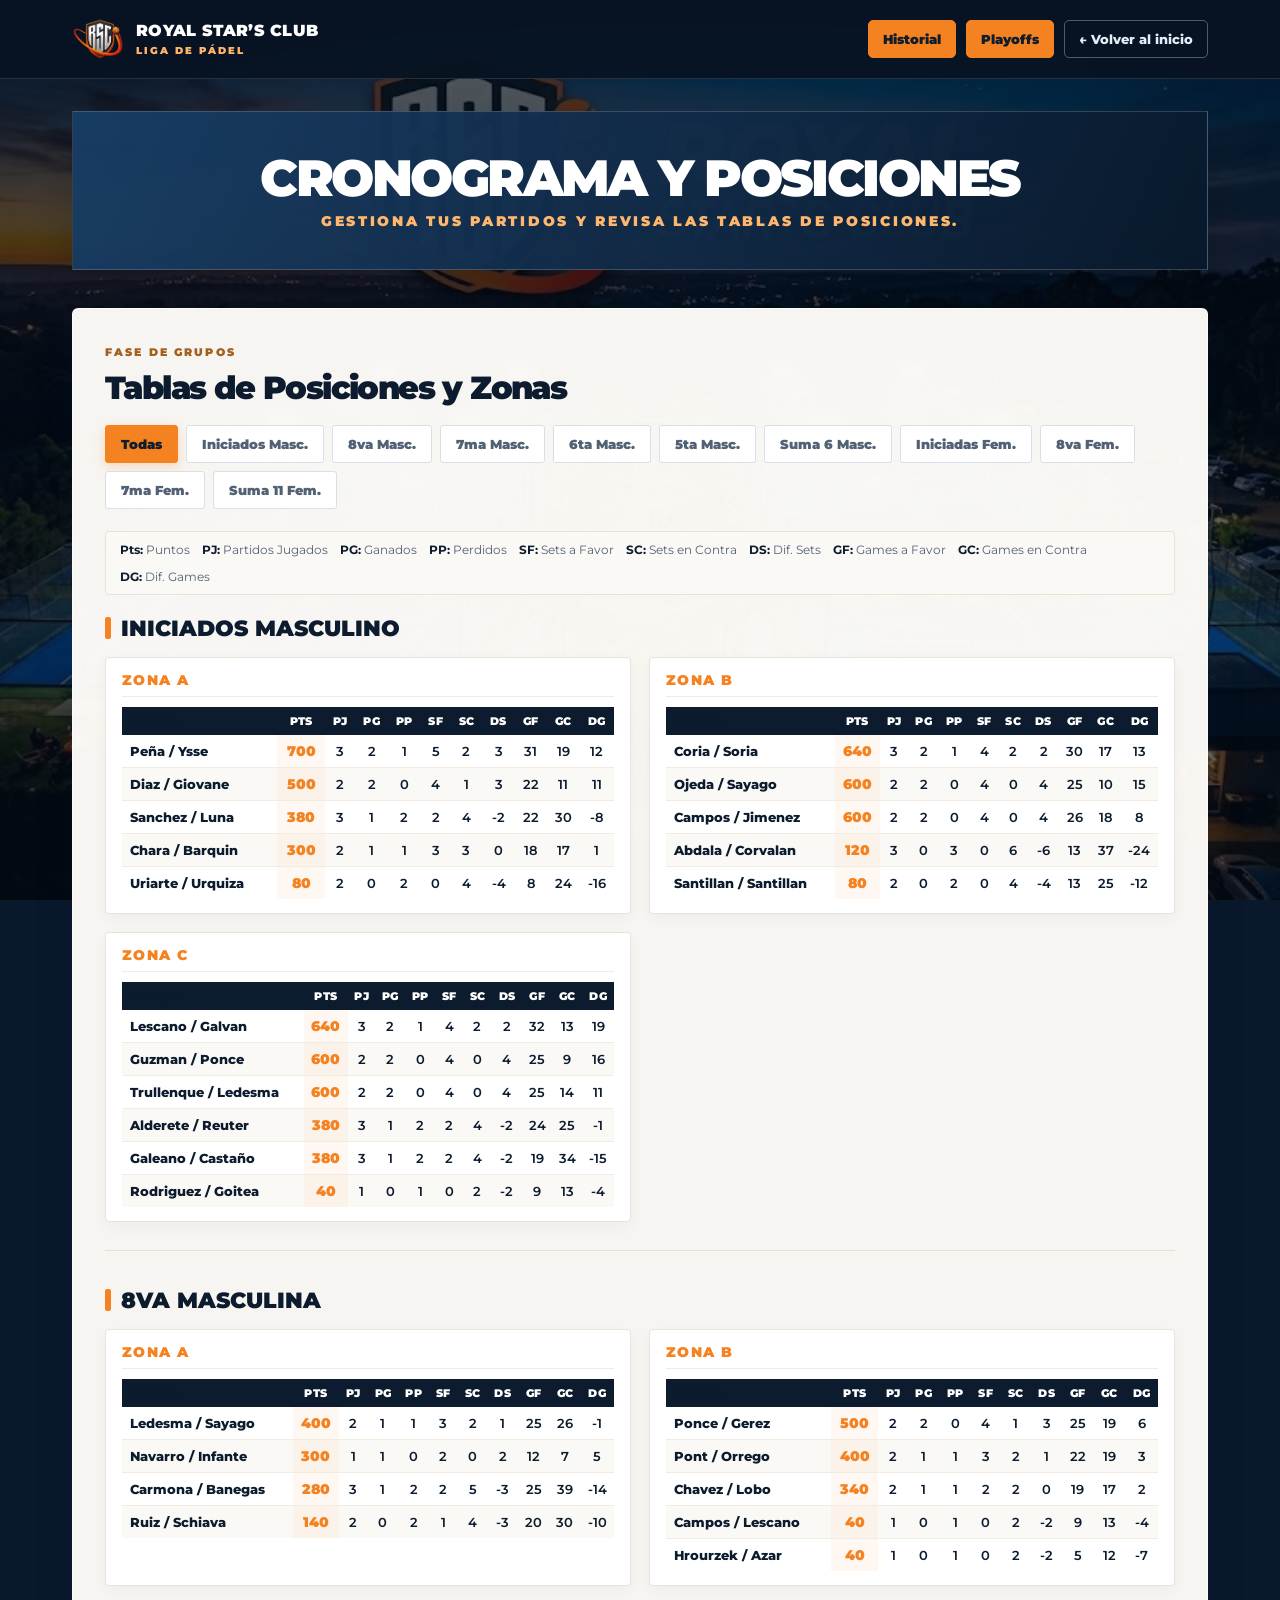
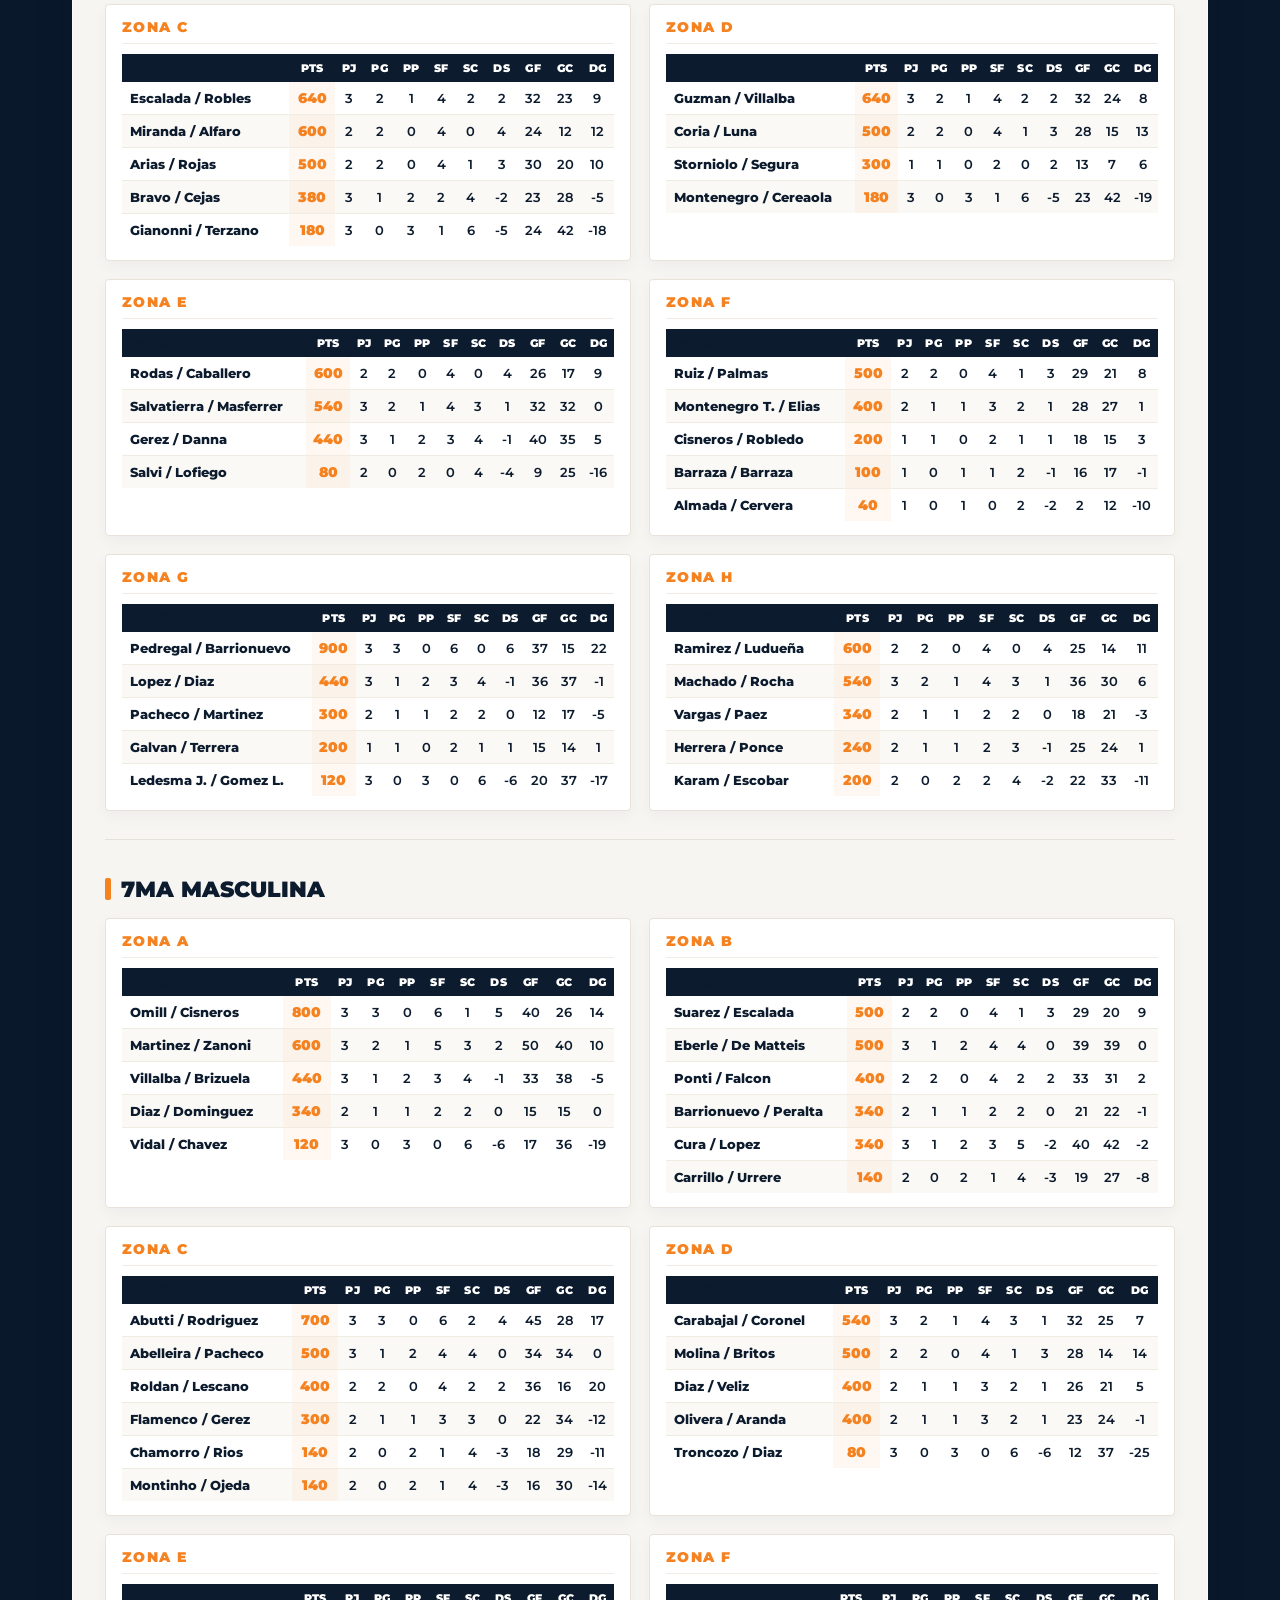
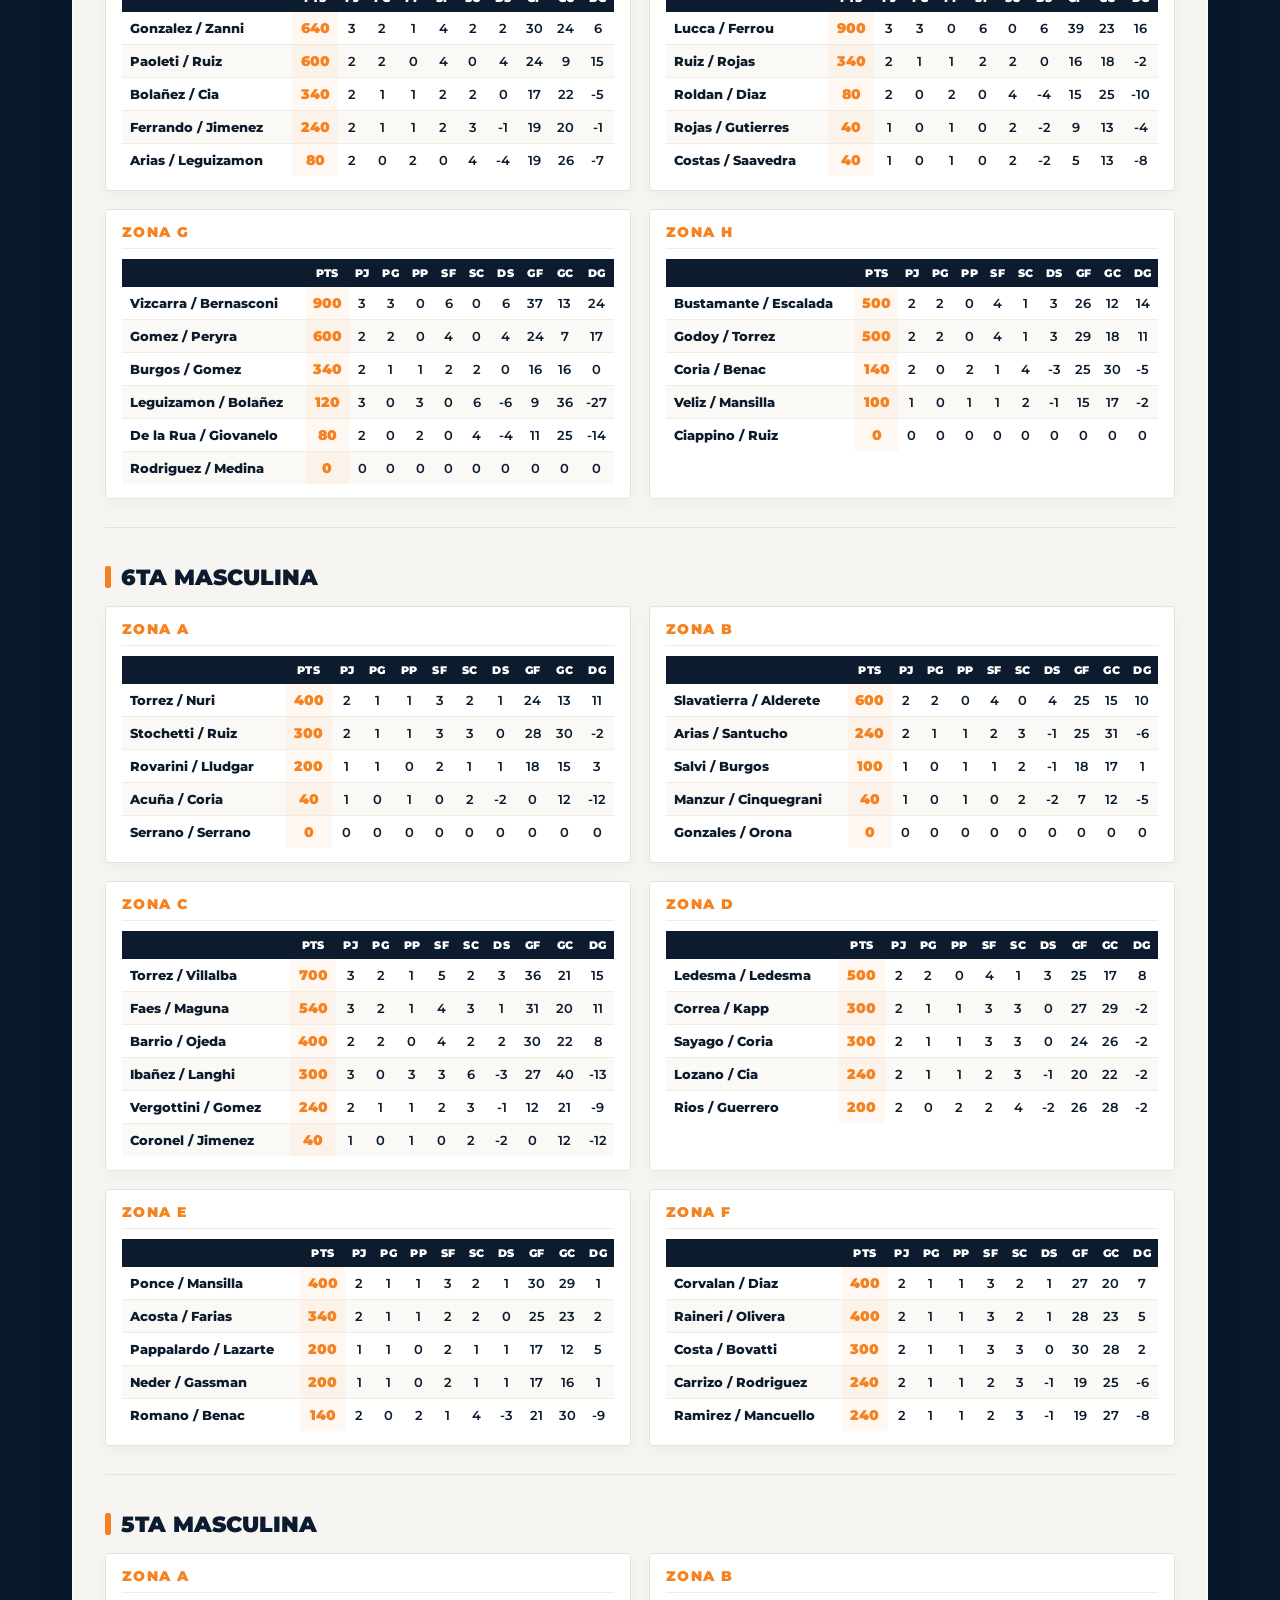
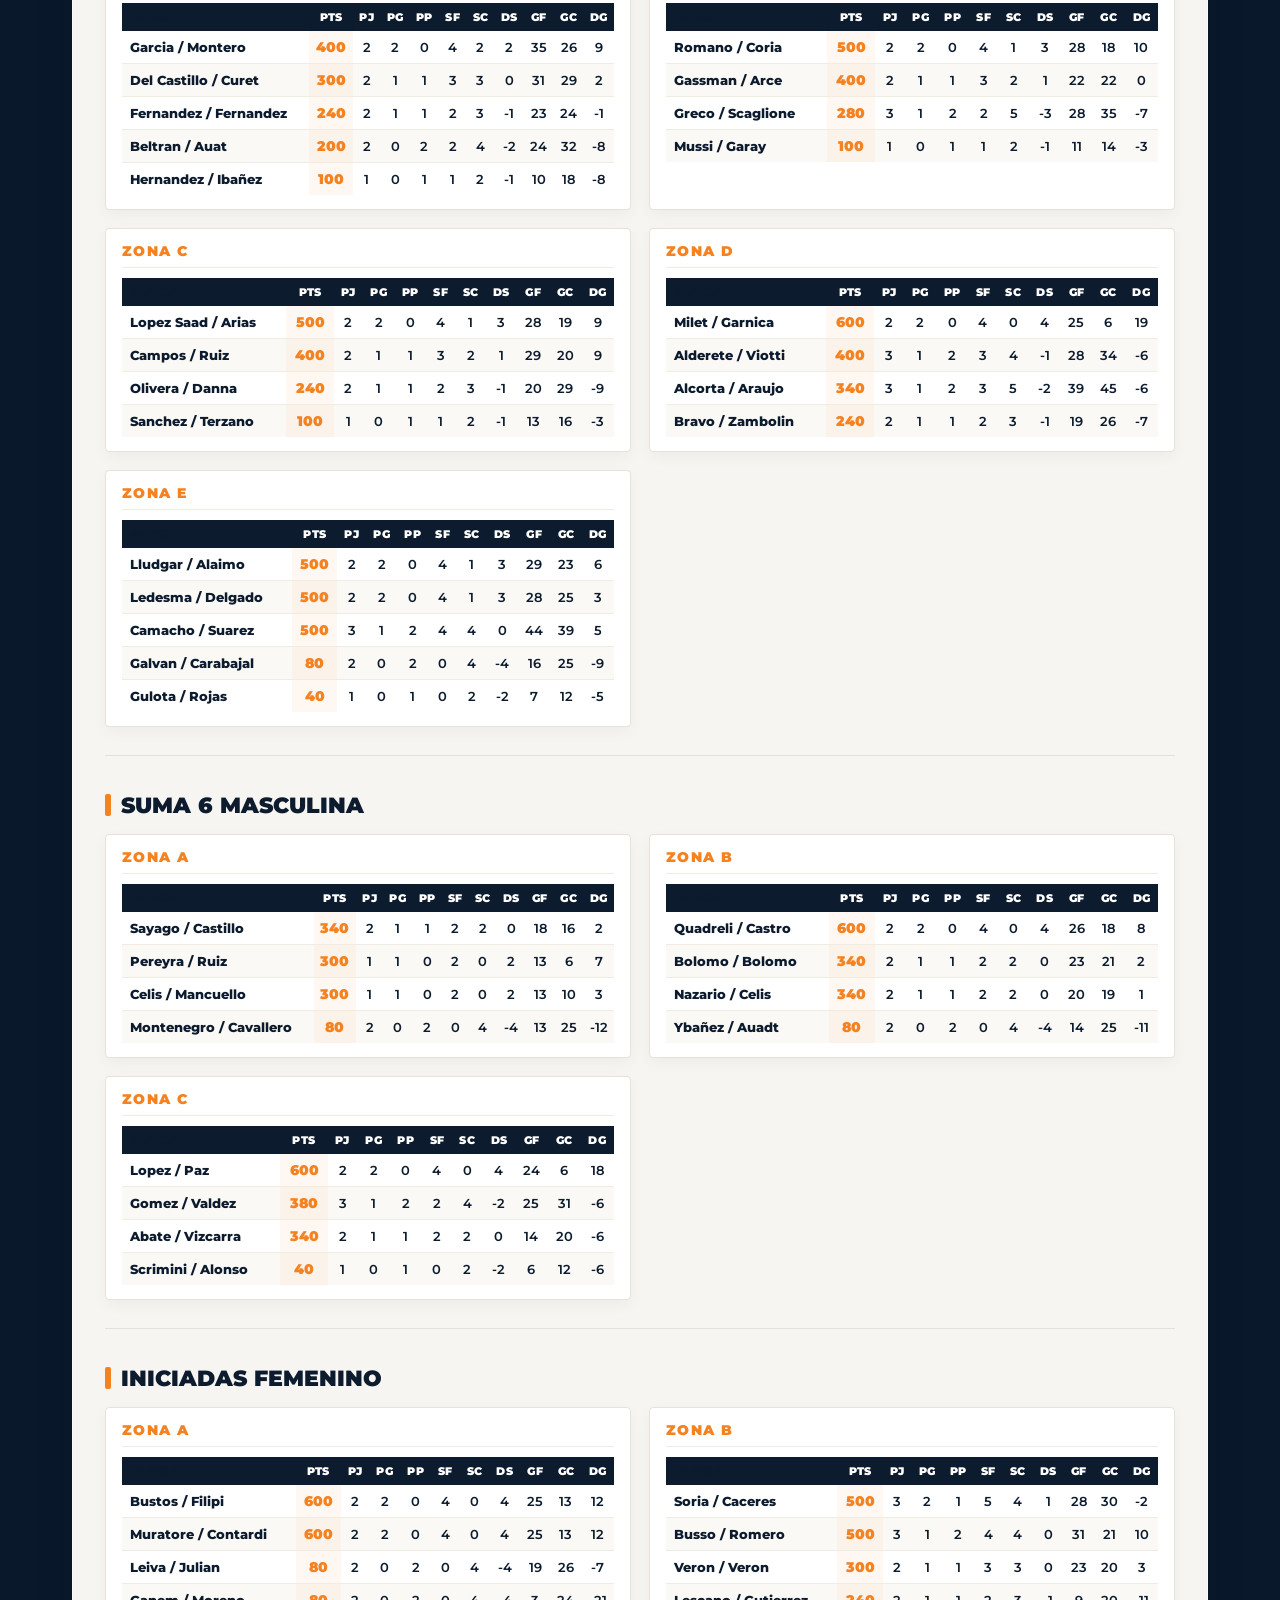
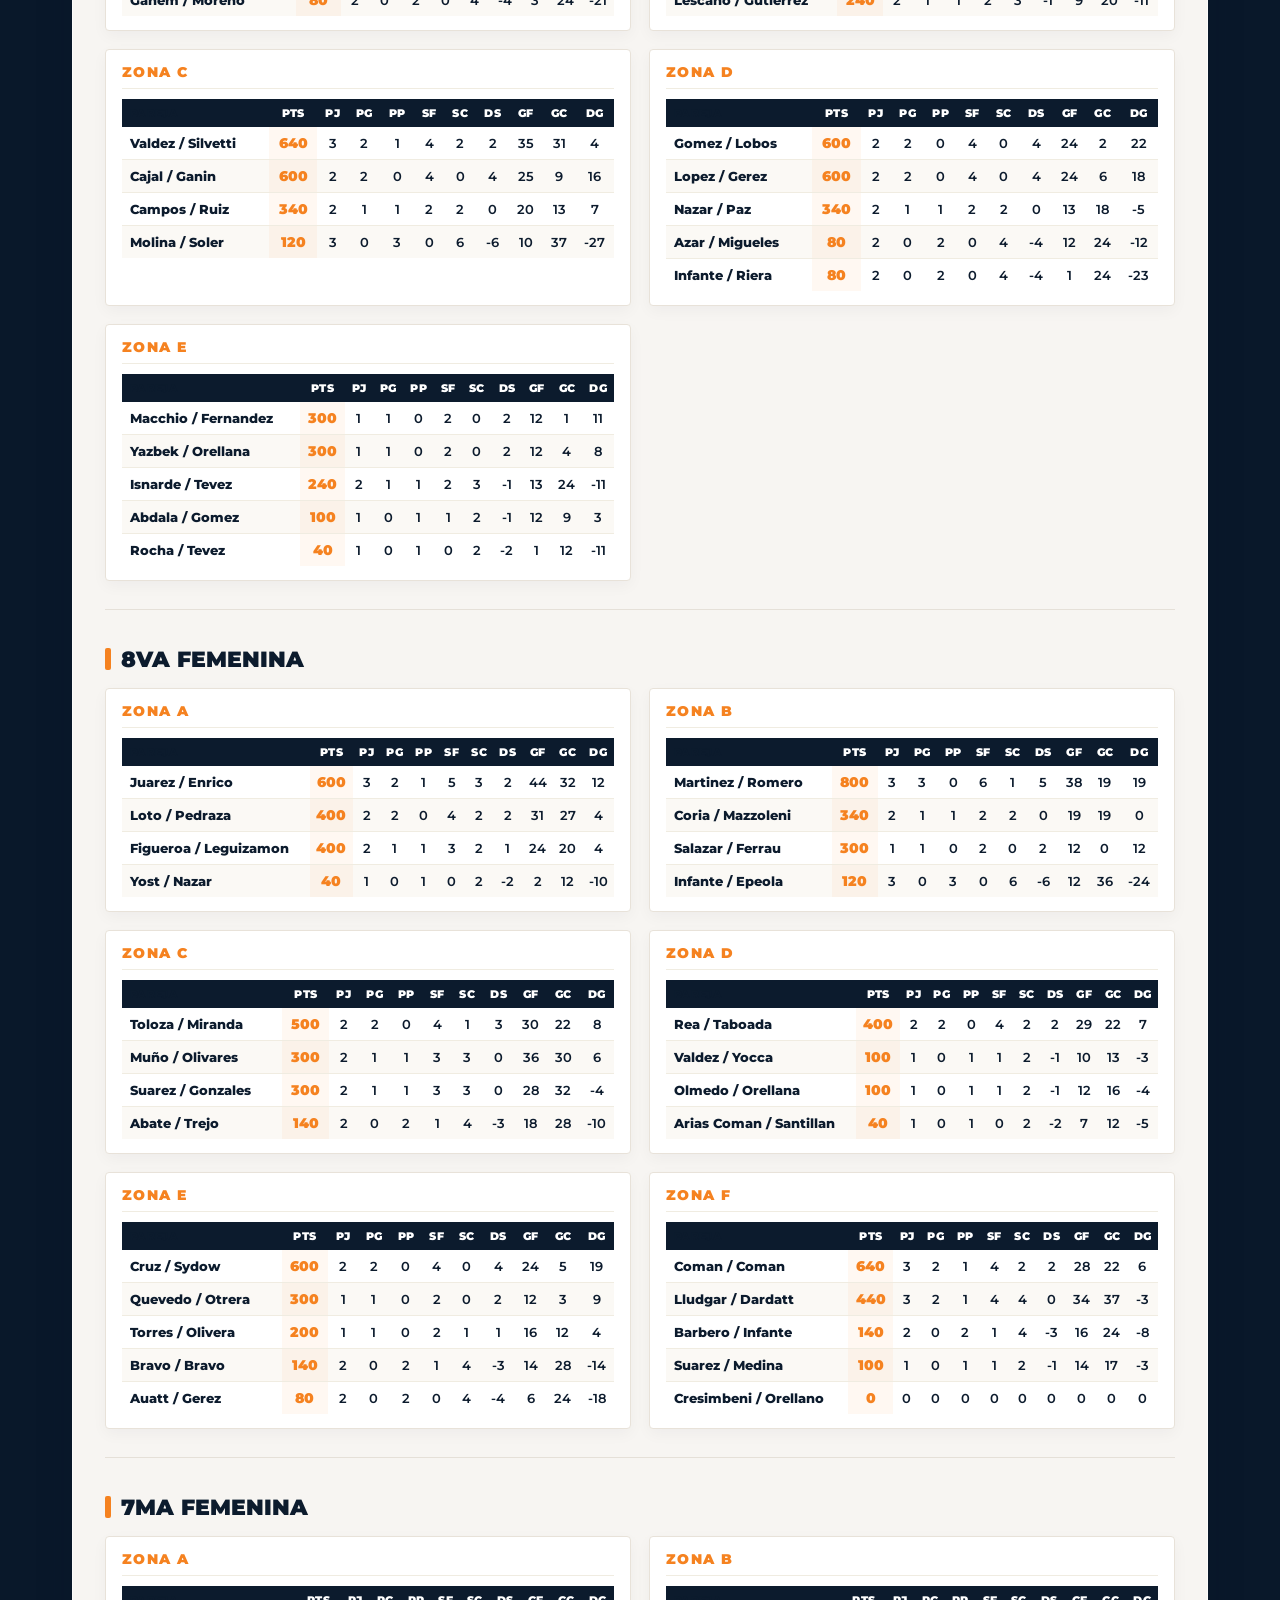
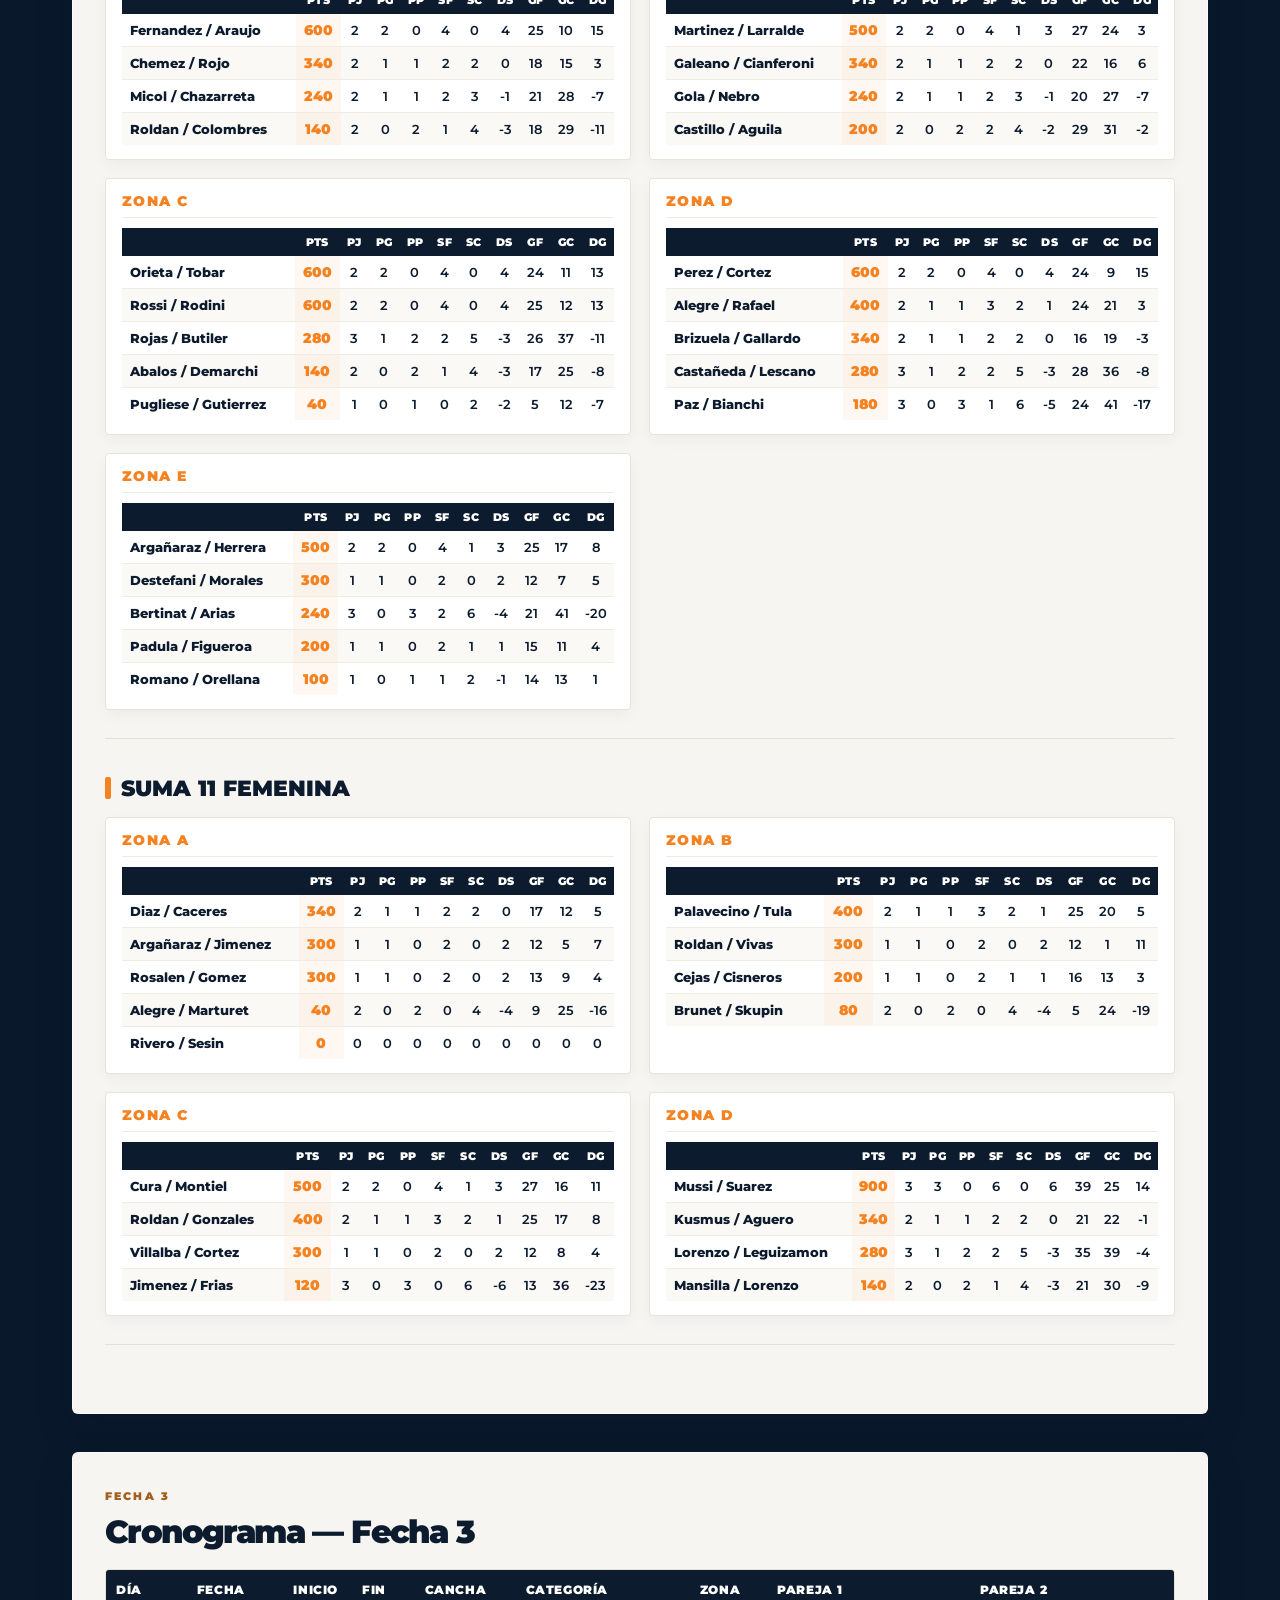
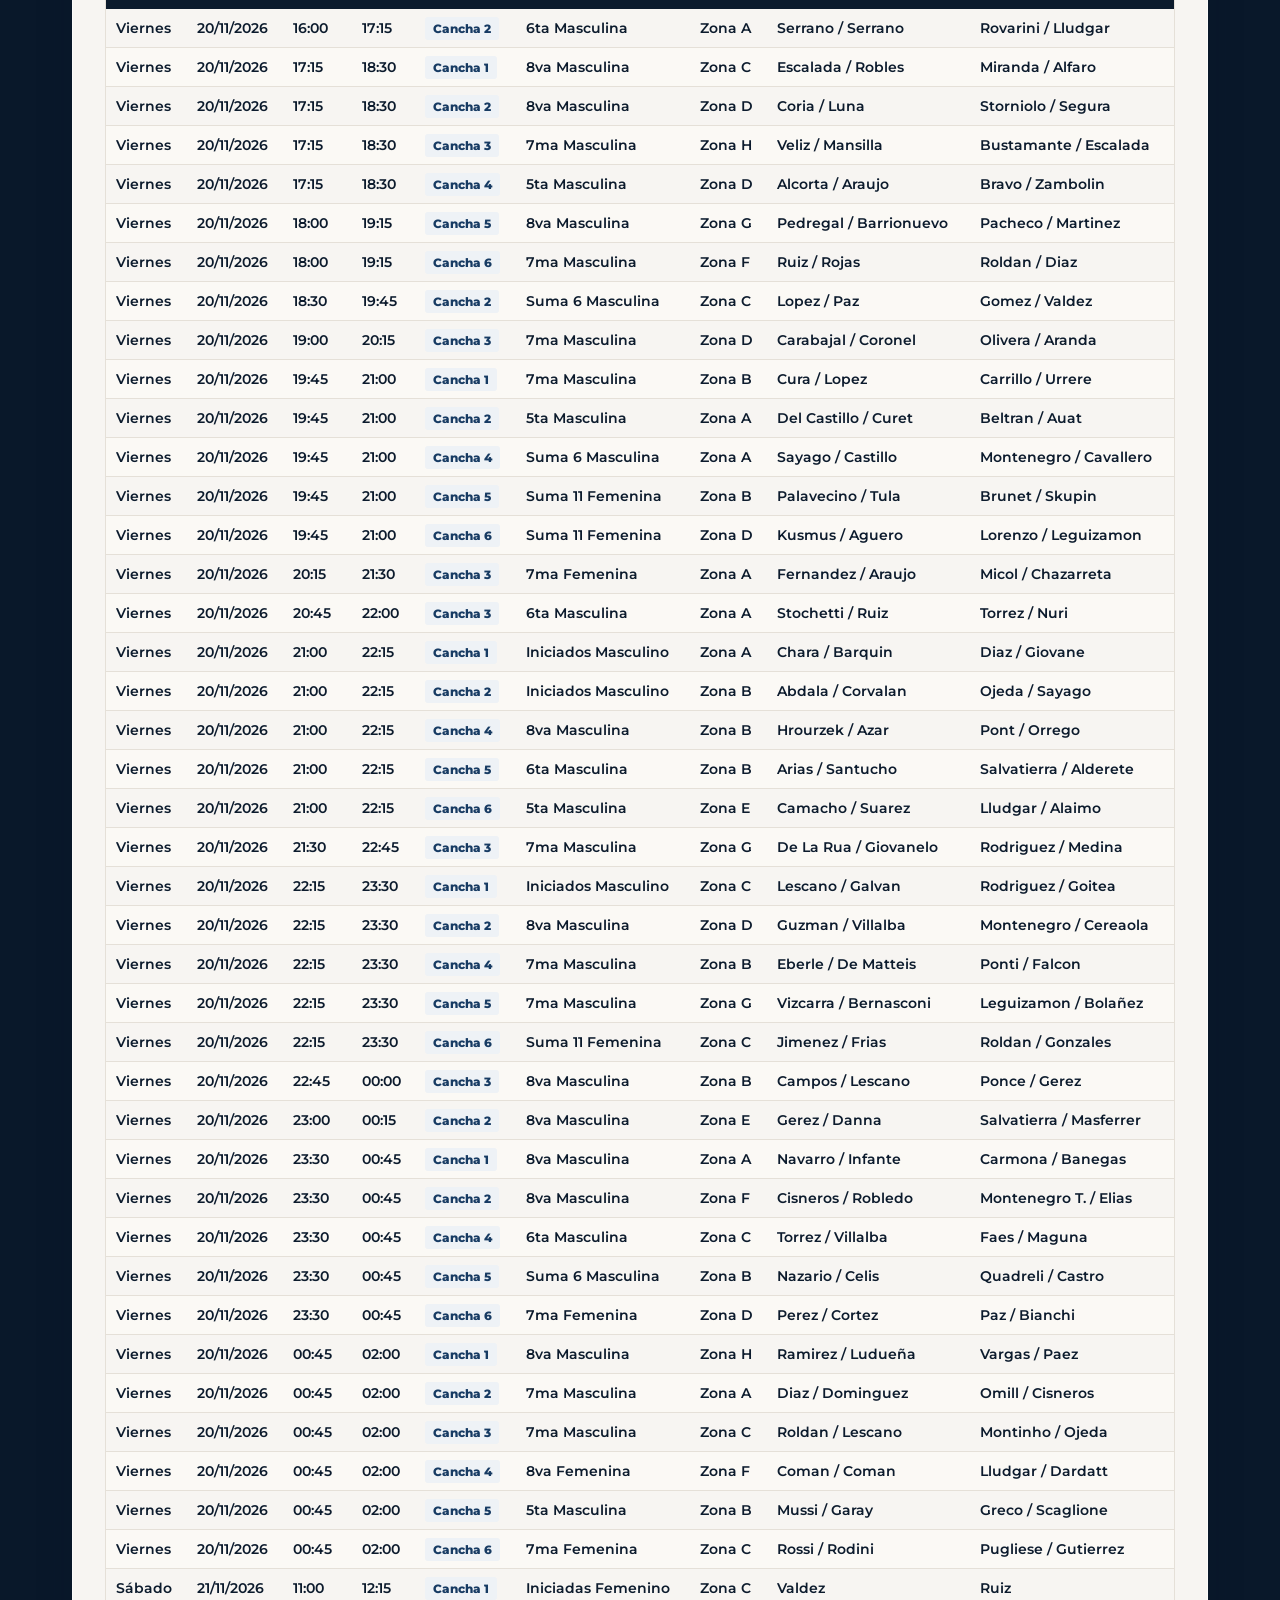
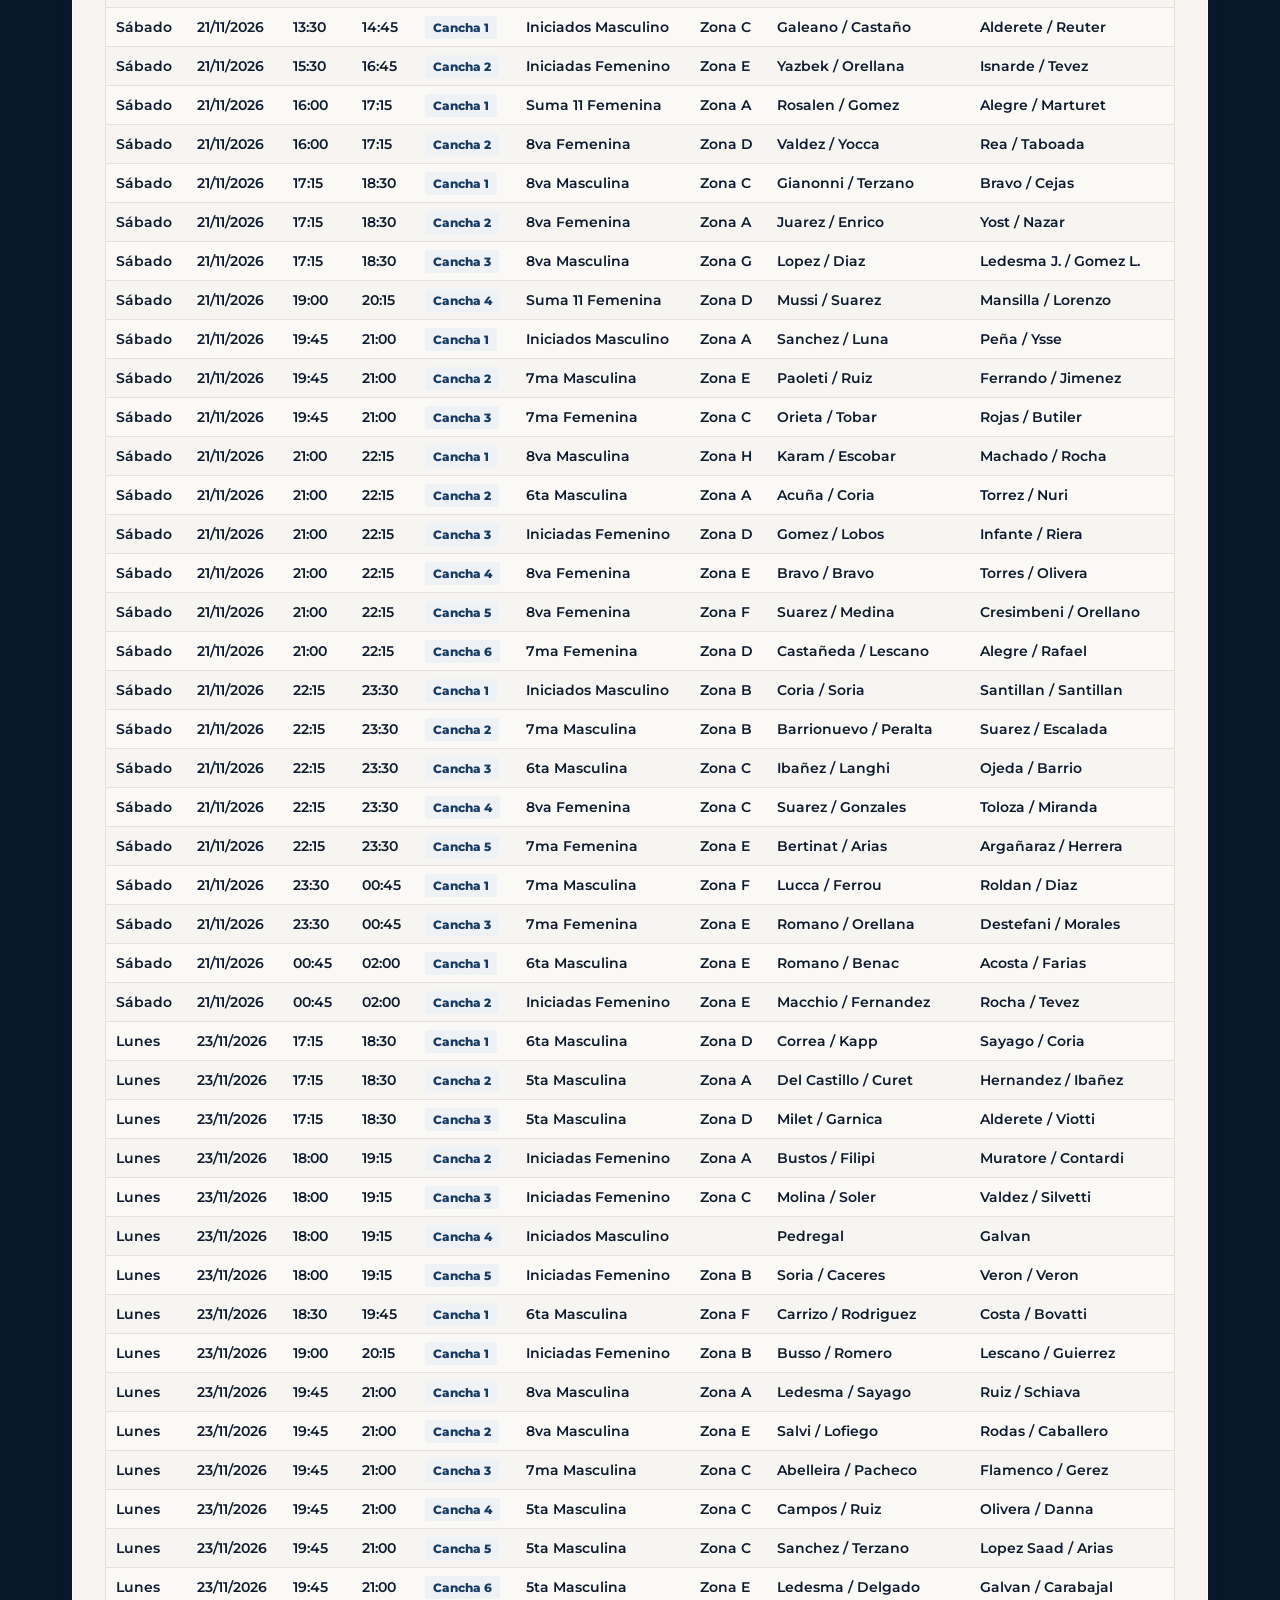
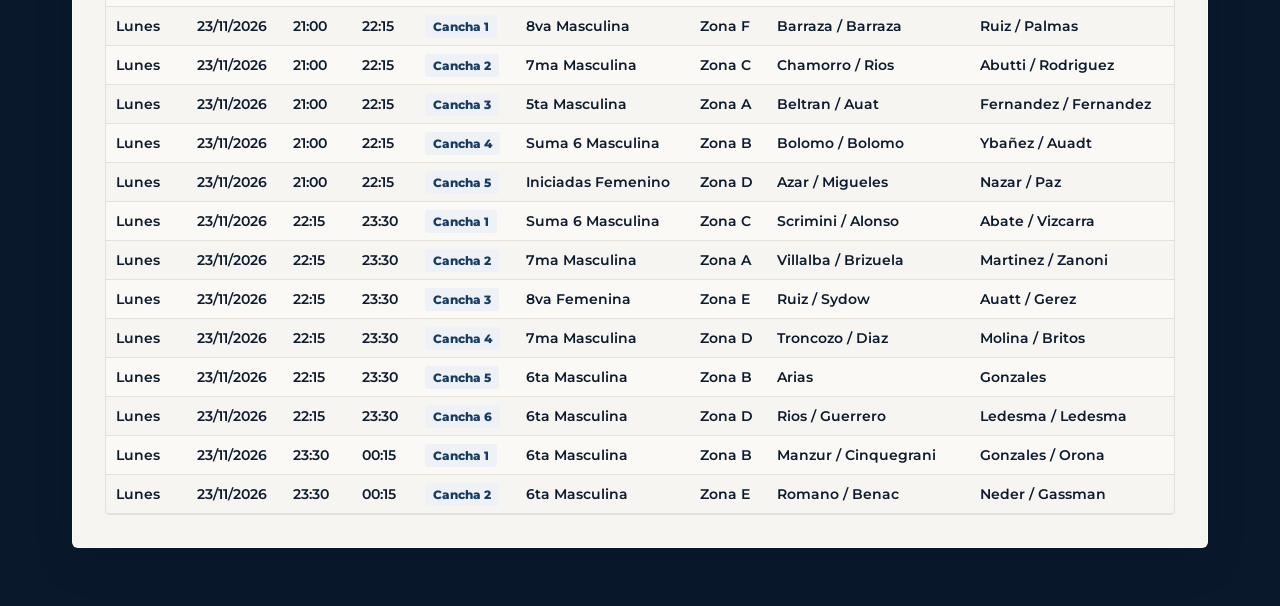
==== commit ef222fe5: "Add files via upload" ====
--- a/cronograma.html
+++ b/cronograma.html
@@ -58,6 +58,7 @@
       <a class="brand" href="index.html"><img src="logo-royal.png" alt="Royal Star’s Club"><span>ROYAL STAR’S CLUB<small>LIGA DE PÁDEL</small></span></a>
       <nav class="topbar-actions" aria-label="Navegación de Liga">
         <a class="nav-action" href="historial.html">Historial</a>
+        <a class="nav-action" href="playoffs.html">Playoffs</a>
         <a class="back-link" href="index.html">← Volver al inicio</a>
       </nav>
     </div>
